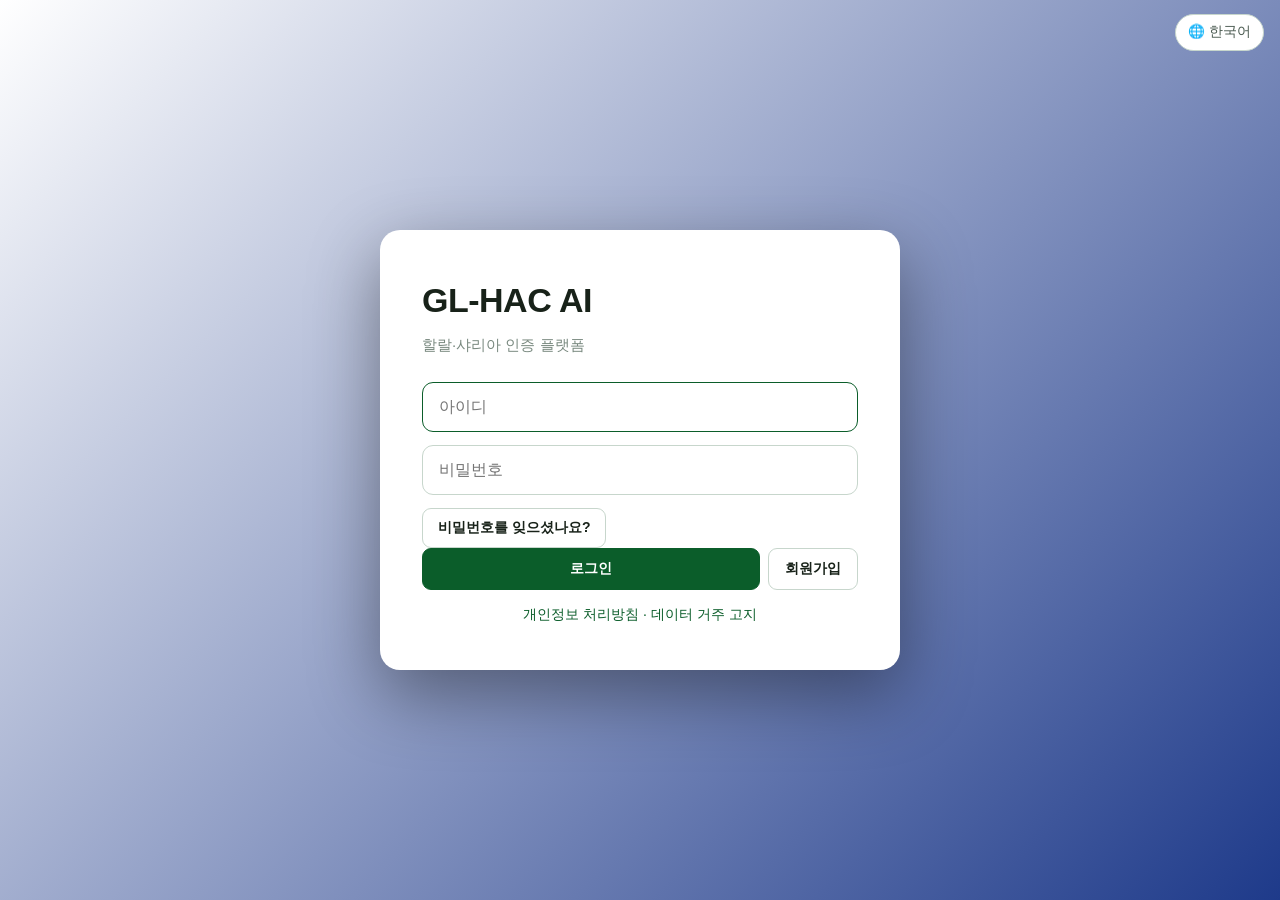
==== app/static/index.html @ 9333f4f5 "merge(glhac): 운영 10/17 배포분(codex 메일 복구·큐 정리·데모 오디터 방지·가입 컨설턴트 선택) 통합 + 감사 기준 보정 운영과 깃이 두 갈래였다 — 운영은 " ====
<!DOCTYPE html>
<html lang="en"><head>
<script src="https://t1.daumcdn.net/mapjsapi/bundle/postcode/prod/postcode.v2.js"></script>
<meta charset="utf-8">
<meta name="viewport" content="width=device-width, initial-scale=1">
<title>GL-HAC AI · 할랄·샤리아 인증 플랫폼</title>
<style>
  :root{
    /* GL-HAC 프로토타입 팔레트(할랄 녹색) — 라이트 기본, 흰 사이드바 */
    --shell:#FFFFFF; --shell2:#EEF4EF; --line:#DBE6DE; --line2:#C7D6CC;
    --bg:#EEF4EF; --card:#FFFFFF; --ink:#182219; --ink2:#4A5A50; --ink3:#7A8A80;
    --accent:#0B5D2A; --accent2:#08461F; --accent-soft:#E6F2E9;
    --ok:#127A38; --ok-soft:#E6F2E9; --warn:#C9701F; --warn-soft:#FFF3E0;
    --bad:#DC2626; --bad-soft:#FEE2E2; --gold:#B45309; --gold-soft:#FEF3C7;
    --nav-active:#0B5D2A; --shadow:0 1px 2px rgba(16,32,24,.06),0 4px 12px rgba(16,32,24,.05);
    --radius:12px;
  }
  html[data-theme="dark"]{
    /* 다크 유지: 사이드바만 다시 어둡게 오버라이드 */
    --shell:#0F172A; --shell2:#1E293B;
    --bg:#0B1120; --card:#111827; --ink:#E5E7EB; --ink2:#94A3B8; --ink3:#64748B;
    --line:#1F2937; --line2:#334155; --accent-soft:#0F2A19;
    --ok-soft:#052e16; --warn-soft:#3a2606; --bad-soft:#3a0d0d; --gold-soft:#3a2606;
    --shadow:0 1px 2px rgba(0,0,0,.4),0 4px 14px rgba(0,0,0,.3);
  }
  *{box-sizing:border-box}
  body{margin:0;background:var(--bg);color:var(--ink);
    font-family:"Pretendard","Malgun Gothic",-apple-system,BlinkMacSystemFont,"Segoe UI",Roboto,sans-serif;
    font-size:15.5px;line-height:1.55;-webkit-font-smoothing:antialiased;}
  .app{display:flex;min-height:100vh}
  aside{width:212px;flex:0 0 212px;background:var(--shell);color:var(--ink2);border-right:1px solid var(--line);
    display:flex;flex-direction:column;position:sticky;top:0;height:100vh;overflow-y:auto}
  .hamburger{display:none;background:transparent;border:1px solid var(--line2);color:var(--ink2);
    font-size:18px;line-height:1;border-radius:9px;width:40px;height:40px;cursor:pointer;flex:0 0 auto}
  .navscrim{display:none}
  /* 키보드 포커스 가시화(마우스 클릭엔 미노출) — 접근성 */
  :focus-visible{outline:2px solid var(--accent);outline-offset:2px;border-radius:6px}
  .brand{display:flex;align-items:center;gap:10px;padding:18px 16px 14px;border-bottom:1px solid var(--line)}
  .brand .shield{width:36px;height:40px;flex:0 0 auto;background:var(--accent);border-radius:8px 8px 14px 14px;
    display:flex;align-items:center;justify-content:center;color:#fff;font-size:16px}
  .brand .txt{min-width:0}
  .brand b{display:block;color:var(--accent);font-size:16px;font-weight:900;letter-spacing:-.2px;line-height:1.1}
  .brand small{display:block;color:var(--ink3);font-size:10px;font-weight:700;letter-spacing:1px;margin-top:2px}
  nav{padding:10px 10px;display:flex;flex-direction:column;gap:2px}
  nav a{display:flex;align-items:center;gap:11px;padding:11px 13px;border-radius:9px;
    color:var(--ink2);text-decoration:none;font-size:14px;font-weight:600;cursor:pointer;transition:.12s;white-space:nowrap}
  nav a .en{color:var(--ink3);font-size:12px;font-weight:400;margin-left:auto}
  nav a:hover{background:var(--shell2);color:var(--ink)}
  nav a.active{background:var(--nav-active);color:#fff;font-weight:700}
  nav a.active .en{color:rgba(255,255,255,.75)}
  .nav-group{margin-bottom:6px}
  .nav-group-label{font-size:10.5px;color:var(--ink3);text-transform:uppercase;letter-spacing:.6px;padding:10px 14px 6px;font-weight:700;cursor:pointer;display:flex;align-items:center;justify-content:space-between;user-select:none}
  .nav-group-label:hover{color:var(--ink2)}
  .nav-caret{font-size:9px;transition:transform .18s}
  .nav-group.open .nav-caret{transform:rotate(90deg)}
  .nav-group-items{display:none}
  .nav-group.open .nav-group-items{display:block}
  .navfoot{margin-top:auto;padding:12px 18px;color:var(--ink3);font-size:11px;border-top:1px solid var(--line)}
  main{flex:1;min-width:0;display:flex;flex-direction:column}
  .topbar{height:66px;background:var(--card);border-bottom:1px solid var(--line);
    display:flex;align-items:center;gap:12px;padding:0 26px;position:sticky;top:0;z-index:5}
  .crumb{font-size:14.5px;color:var(--ink2)}
  .crumb b{color:var(--ink)}
  .topbar .spacer{flex:1}
  .pill{display:inline-flex;white-space:nowrap;flex-shrink:0;align-items:center;gap:6px;font-size:13.5px;padding:7px 12px;border-radius:999px;
    border:1px solid var(--line2);color:var(--ink2);background:var(--card);cursor:pointer}
  /* M1 맥북(1440·1512) 폭에서 헤더 알약이 넘치지 않도록 — 케이스 ID 칩은 복사 편의용이라 좁은 화면에서 숨김 */
  @media(max-width:1560px){ #caseIdChip{display:none!important} }
  .pill.live{background:var(--ok-soft);color:var(--ok);border-color:transparent;font-weight:600}
  .pill select{border:none;background:transparent;color:inherit;font-size:12px;outline:none;max-width:160px}
  .dot{width:7px;height:7px;border-radius:50%;background:currentColor;box-shadow:0 0 0 3px color-mix(in srgb,currentColor 20%,transparent)}
  /* Live 실시간 배지(topbar) — 순수 CSS 펄스 */
  .pill.live{cursor:default}
  .pill.live .live-dot{width:8px;height:8px;flex:0 0 auto;border-radius:50%;background:var(--ok);animation:livePulse 1.8s ease-out infinite}
  .pill.live.offline{background:var(--line);color:var(--ink3)}
  .pill.live.offline .live-dot{background:var(--ink3);animation:none;box-shadow:none}
  @keyframes livePulse{0%{box-shadow:0 0 0 0 color-mix(in srgb,var(--ok) 55%,transparent)}70%{box-shadow:0 0 0 7px color-mix(in srgb,var(--ok) 0%,transparent)}100%{box-shadow:0 0 0 0 transparent}}
  @media (prefers-reduced-motion:reduce){.pill.live .live-dot{animation:none}}
  .content{padding:26px;display:none}
  .content.show{display:block}
  .page-h{display:flex;align-items:flex-end;gap:12px;margin-bottom:4px}
  .page-h h1{font-size:26px;margin:0;letter-spacing:-.4px}
  .page-h .en{color:var(--ink3);font-size:16px;font-weight:500}
  .roles{font-size:13px;color:var(--ink3);margin-bottom:20px}
  .roles b{color:var(--accent)}
  .grid{display:grid;gap:16px}
  .card{background:var(--card);border:1px solid var(--line);border-radius:var(--radius);box-shadow:var(--shadow)}
  .card h3{margin:0;padding:16px 18px;border-bottom:1px solid var(--line);font-size:15px;
    display:flex;align-items:center;gap:8px}
  .card h3 .en{color:var(--ink3);font-weight:400;font-size:13px}
  .card h3 .r{margin-left:auto;font-size:12.5px;color:var(--ink3);font-weight:400}
  .card .body{padding:18px}
  .card .body.tight{padding:0}
  table{width:100%;border-collapse:collapse;font-size:14px}
  th,td{text-align:left;padding:12px 16px;border-bottom:1px solid var(--line)}
  th{color:var(--ink3);font-weight:600;font-size:12px;text-transform:uppercase;letter-spacing:.3px;
    background:color-mix(in srgb,var(--bg) 55%,transparent);position:sticky;top:0}
  tbody tr:hover{background:var(--accent-soft)}
  tbody tr:last-child td{border-bottom:none}
  .tag{display:inline-flex;align-items:center;gap:5px;font-size:12px;font-weight:600;padding:4px 9px;border-radius:999px}
  .t-ok{background:var(--ok-soft);color:var(--ok)} .t-warn{background:var(--warn-soft);color:var(--warn)}
  .t-bad{background:var(--bad-soft);color:var(--bad)} .t-info{background:var(--accent-soft);color:var(--accent)}
  .t-gold{background:var(--gold-soft);color:var(--gold)} .t-mute{background:color-mix(in srgb,var(--ink3) 15%,transparent);color:var(--ink2)}
  .btn{display:inline-flex;align-items:center;gap:6px;font-size:14px;font-weight:600;padding:10px 15px;
    border-radius:9px;border:1px solid var(--line2);background:var(--card);color:var(--ink);cursor:pointer;transition:.12s}
  .btn:hover{border-color:var(--accent);color:var(--accent)}
  .btn.pri{background:var(--accent);border-color:var(--accent);color:#fff}
  .btn.pri:hover{background:var(--accent2);color:#fff}
  .btn.ok{background:var(--ok);border-color:var(--ok);color:#fff} .btn.ok:hover{filter:brightness(.94);color:#fff}
  .btn.bad{background:var(--bad);border-color:var(--bad);color:#fff} .btn.bad:hover{filter:brightness(.94);color:#fff}
  .btn.gold{background:var(--gold);border-color:var(--gold);color:#fff} .btn.gold:hover{filter:brightness(.94);color:#fff}
  .btn:disabled{opacity:.5;cursor:not-allowed}
  .btnrow{display:flex;gap:8px;flex-wrap:wrap}
  .kpi{display:flex;flex-direction:column;gap:3px}
  .kpi .n{font-size:32px;font-weight:700;letter-spacing:-.5px}
  .kpi .l{font-size:13px;color:var(--ink3)}
  .muted{color:var(--ink3)} .small{font-size:13px}
  .bar{height:8px;border-radius:5px;background:var(--line);overflow:hidden}
  .bar > i{display:block;height:100%;border-radius:5px;background:var(--accent)}
  .chip{font-size:11px;padding:3px 8px;border-radius:7px;background:color-mix(in srgb,var(--bg) 60%,transparent);
    border:1px solid var(--line);color:var(--ink2)}
  .divide{height:1px;background:var(--line);margin:14px 0}
  .flow{display:flex;align-items:center;gap:0;flex-wrap:wrap}
  .step{flex:1;min-width:92px;text-align:center;padding:10px 6px;border-radius:9px;font-size:11.5px;
    border:1px solid var(--line);background:var(--card);position:relative}
  .step.done{background:var(--ok-soft);border-color:transparent;color:var(--ok);font-weight:600}
  .step.now{background:var(--accent);border-color:var(--accent);color:#fff;font-weight:700;box-shadow:var(--shadow)}
  .step .s{display:block;font-size:15px;margin-bottom:2px}
  .arrow{color:var(--ink3);padding:0 4px;font-size:13px}
  .list{display:flex;flex-direction:column}
  .li{display:flex;gap:11px;padding:11px 16px;border-bottom:1px solid var(--line);align-items:flex-start}
  .li:last-child{border-bottom:none}
  .li .ic{width:28px;height:28px;border-radius:8px;display:grid;place-items:center;flex:0 0 28px;font-size:13px}
  .li .tx{flex:1;min-width:0}
  .li .tx b{font-size:13.5px;font-weight:600} .li .tx div{font-size:12.5px;color:var(--ink3)}
  .li .when{font-size:12px;color:var(--ink3);white-space:nowrap}
  .pager{display:flex;align-items:center;justify-content:center;gap:16px;padding:14px;border-top:1px solid var(--line)}
  .pager .btn{padding:8px 14px}
  .two{grid-template-columns:1fr 1fr}
  .side{grid-template-columns:1.55fr 1fr}
  .side-r{grid-template-columns:1fr 1.55fr}
  .three{grid-template-columns:1fr 1fr 1fr}
  .four{grid-template-columns:repeat(4,1fr)}
  .five{grid-template-columns:repeat(5,1fr)}
  @media(max-width:1200px){.five{grid-template-columns:repeat(3,1fr)}}
  @media(max-width:1080px){.two,.side,.side-r,.three,.four{grid-template-columns:1fr}}
  @media(max-width:760px){.five{grid-template-columns:1fr}}
  /* ── 모바일 반응형(≤820px): 오프캔버스 드로어 + 햄버거 ── */
  @media(max-width:820px){
    .hamburger{display:inline-flex;align-items:center;justify-content:center}
    aside{position:fixed;left:0;top:0;z-index:40;transform:translateX(-100%);
      transition:transform .22s ease;box-shadow:0 0 40px rgba(0,0,0,.5)}
    .app.navopen aside{transform:translateX(0)}
    .navscrim{display:block;position:fixed;inset:0;background:rgba(0,0,0,.45);
      z-index:35;opacity:0;pointer-events:none;transition:opacity .2s}
    .app.navopen .navscrim{opacity:1;pointer-events:auto}
    .topbar{height:auto;min-height:58px;padding:8px 14px;flex-wrap:wrap;gap:8px}
    .topbar .pill{font-size:12.5px;padding:6px 10px}
    .content{padding:16px 14px}
    .page-h{flex-wrap:wrap;gap:6px}
    .page-h h1{font-size:22px}
    .card .body{overflow-x:auto;-webkit-overflow-scrolling:touch}  /* 넓은 표는 카드 내 가로 스크롤 */
  }
  .field{margin-bottom:12px}
  .dropzone{border:2px dashed var(--line2);border-radius:8px;padding:14px;text-align:center;cursor:pointer;color:var(--ink3);font-size:12px;margin-top:8px;transition:.15s}
  .dropzone:hover,.dropzone.drag{border-color:var(--accent);background:var(--panel2,#eef2f9);color:var(--ink)}
  .field label{display:block;font-size:13px;color:var(--ink3);margin-bottom:5px}
  .field .v{border:1px solid var(--line2);border-radius:8px;padding:9px 12px;background:var(--card);font-size:14.5px}
  input.v,select.v{width:100%;font-family:inherit}
  .radioset{display:flex;gap:8px}
  .radioset .opt{flex:1;border:1.5px solid var(--line2);border-radius:9px;padding:10px;font-size:12px;cursor:pointer}
  .radioset .opt.sel{border-color:var(--accent);background:var(--accent-soft)}
  .radioset .opt b{display:block;font-size:12.5px}
  .radioset .opt span{color:var(--ink3);font-size:11px}
  .legend{display:flex;gap:14px;flex-wrap:wrap;margin-top:10px;font-size:12.5px;color:var(--ink2)}
  .legend i{width:10px;height:10px;border-radius:3px;display:inline-block;margin-right:5px;vertical-align:middle}
  .mapwrap{position:relative;height:300px;border-radius:10px;overflow:hidden;border:1px solid var(--line);
    background:radial-gradient(circle at 40% 55%,color-mix(in srgb,var(--accent) 14%,var(--card)),var(--accent-soft))}
  .mapbubble{transition:.12s}
  .mapbubble:hover{filter:brightness(1.12);box-shadow:0 0 0 4px color-mix(in srgb,var(--accent) 22%,transparent);z-index:2}
  .stagebars{display:flex;flex-direction:column;gap:12px}
  .sb{display:grid;grid-template-columns:170px 1fr 40px;align-items:center;gap:10px;font-size:12px}
  .sb .bar{margin:0}
  .gallery{display:grid;grid-template-columns:repeat(3,1fr);gap:8px}
  .thumb{aspect-ratio:4/3;border-radius:8px;border:1px solid var(--line);background:
    linear-gradient(135deg,color-mix(in srgb,var(--accent) 12%,var(--card)),var(--card));
    display:flex;align-items:flex-end;padding:6px;font-size:10px;color:var(--ink2)}
  .check{display:flex;align-items:center;gap:9px;padding:8px 0;border-bottom:1px solid var(--line);font-size:12.5px}
  .check:last-child{border:none}
  .cbox{width:17px;height:17px;border-radius:5px;border:1.5px solid var(--line2);flex:0 0 17px;display:grid;place-items:center;font-size:11px}
  .cbox.on{background:var(--ok);border-color:var(--ok);color:#fff}
  .cbox.no{background:var(--bad-soft);border-color:var(--bad);color:var(--bad)}
  .chatlog{display:flex;flex-direction:column;gap:10px;padding:4px 2px;max-height:360px;overflow:auto}
  .msg{max-width:82%;padding:10px 13px;border-radius:12px;font-size:12.5px;line-height:1.55;white-space:pre-wrap}
  .msg.u{align-self:flex-end;background:var(--accent);color:#fff;border-bottom-right-radius:4px}
  .msg.a{align-self:flex-start;background:color-mix(in srgb,var(--bg) 60%,transparent);border:1px solid var(--line);border-bottom-left-radius:4px}
  .msg.a cite{display:block;margin-top:6px;font-size:10.5px;color:var(--accent);font-style:normal}
  .inputbar{display:flex;gap:8px;margin-top:12px}
  .inputbar .box{flex:1;border:1px solid var(--line2);border-radius:9px;padding:9px 12px;font-size:12.5px;font-family:inherit;background:var(--card);color:var(--ink)}
  .cert{border:2px solid var(--gold);border-radius:14px;padding:22px;text-align:center;
    background:linear-gradient(180deg,var(--gold-soft),var(--card))}
  .cert .seal{width:56px;height:56px;border-radius:50%;margin:0 auto 10px;
    background:radial-gradient(circle at 50% 40%,var(--gold),#7c3f06);color:#fff;display:grid;place-items:center;font-size:24px}
  .cert h2{margin:2px 0;font-size:17px;color:var(--gold)}
  .cert .no{font-family:ui-monospace,monospace;font-size:12px;color:var(--ink2);margin-top:8px}
  .banner{display:flex;align-items:center;gap:9px;padding:10px 13px;border-radius:9px;font-size:12px;font-weight:500}
  .banner.warn{background:var(--warn-soft);color:var(--warn)}
  .banner.info{background:var(--accent-soft);color:var(--accent)}
  .banner.bad{background:var(--bad-soft);color:var(--bad)}
  .banner.ok{background:var(--ok-soft);color:var(--ok)}
  .committee{display:flex;flex-direction:column;gap:9px}
  .mem{display:flex;align-items:center;gap:10px;font-size:12.5px}
  .av{width:30px;height:30px;border-radius:50%;background:var(--accent-soft);color:var(--accent);display:grid;place-items:center;font-weight:700;font-size:12px}
  .scorebox{display:flex;align-items:baseline;gap:6px}
  .scorebox .big{font-size:30px;font-weight:700}
  .scope-pill{margin-left:auto;font-size:11px;font-weight:600;color:var(--accent);
    background:var(--accent-soft);border-radius:999px;padding:4px 11px;align-self:center}
  .ro-badge{font-size:10px;font-weight:700;color:var(--ink3);background:color-mix(in srgb,var(--ink3) 16%,transparent);
    border-radius:6px;padding:1px 6px;margin-left:6px;vertical-align:middle;white-space:nowrap}
  .clickable{cursor:pointer;transition:.12s}
  tr.clickable:hover{background:var(--accent-soft)}
  .card.clickable:hover{border-color:var(--accent);box-shadow:0 4px 16px rgba(37,99,235,.15);transform:translateY(-1px)}
  .go-arrow{opacity:0;color:var(--accent);font-weight:700;transition:.12s;margin-left:2px}
  .clickable:hover .go-arrow,tr.clickable:hover .go-arrow{opacity:1}
  .chipbar{display:flex;align-items:center;gap:8px;flex-wrap:wrap;margin-bottom:14px}
  .fchip{display:inline-flex;align-items:center;gap:7px;font-size:12px;font-weight:600;
    background:var(--accent-soft);color:var(--accent);border-radius:999px;padding:5px 12px}
  .fchip b{cursor:pointer;font-size:13px;opacity:.7;line-height:1}
  .fchip b:hover{opacity:1}
  .fchip.clear{background:transparent;border:1px solid var(--line2);color:var(--ink2);cursor:pointer}
  .detail-top{display:flex;align-items:center;gap:16px;margin-bottom:16px}
  .dt-title h1{margin:0;font-size:20px;letter-spacing:-.3px}
  .dt-sub{display:flex;align-items:center;gap:8px;flex-wrap:wrap;margin-top:6px;font-size:12px;color:var(--ink2)}
  .tabbar{display:flex;gap:4px;border-bottom:1px solid var(--line);margin-bottom:18px;flex-wrap:wrap}
  .tabbtn{background:none;border:none;padding:10px 16px;font-size:13px;font-weight:600;color:var(--ink3);
    cursor:pointer;border-bottom:2px solid transparent;margin-bottom:-1px}
  .tabbtn:hover{color:var(--ink)}
  .tabbtn.on{color:var(--accent);border-bottom-color:var(--accent)}
  .kv{display:flex;justify-content:space-between;padding:9px 0;border-bottom:1px solid var(--line);font-size:12.5px}
  .kv:last-child{border:none}.kv span{color:var(--ink3)}
  .filegrid{display:grid;grid-template-columns:1fr 1fr;gap:10px}
  @media(max-width:760px){.filegrid{grid-template-columns:1fr}}
  .filecard{display:flex;align-items:center;gap:12px;padding:12px;border:1px solid var(--line);
    border-radius:10px;cursor:pointer;transition:.12s}
  .filecard:hover{border-color:var(--accent);background:var(--accent-soft);transform:translateY(-1px)}
  .fico{width:38px;height:38px;border-radius:9px;background:var(--accent-soft);display:grid;place-items:center;font-size:18px}
  .fmeta b{font-size:12.5px;display:block}
  html[data-lang="ko"] .en{display:none !important}
  #loginView{min-height:100vh;display:grid;place-items:center;padding:24px;background:linear-gradient(135deg,var(--shell),#1e3a8a)}
  .loginbox{width:min(520px,94vw);background:var(--card);border-radius:20px;box-shadow:0 24px 70px rgba(0,0,0,.4);padding:44px 42px}
  .loginbox h1{font-size:34px;margin:0 0 6px;letter-spacing:-.5px}
  .loginbox .sub{color:var(--ink3);font-size:15px;margin-bottom:26px}
  .loginbox input,.loginbox textarea{width:100%;box-sizing:border-box;border:1.5px solid var(--line2);border-radius:11px;padding:15px 16px;font-size:16px;margin-bottom:13px;font-family:inherit;background:var(--card);color:var(--ink)}
  .loginbox textarea{min-height:64px;resize:vertical}
  .loginbox input:focus,.loginbox textarea:focus{outline:none;border-color:var(--accent)}
  .loginbox>button[type="submit"]{font-size:16px;padding:15px !important;border-radius:11px}
  .loginbox .demo{margin-top:22px;padding-top:20px;border-top:1px solid var(--line);font-size:13px;color:var(--ink3);line-height:1.7}
  .loginbox .demo>b{color:var(--ink2);font-size:13px}
  .demogrid{display:grid;grid-template-columns:1fr 1fr;gap:9px;margin-top:12px}
  .demogrid .btn{flex-direction:column;align-items:flex-start;gap:2px;padding:12px 14px;font-size:14px}
  .demogrid .btn span{font-size:11.5px;color:var(--ink3);font-weight:400;font-family:ui-monospace,monospace}
  .loginbox .demo + div a,.registerback a{font-size:14px !important}
  #toast{position:fixed;bottom:24px;left:50%;transform:translateX(-50%);background:var(--shell);color:#fff;
    padding:10px 18px;border-radius:10px;font-size:13px;box-shadow:var(--shadow);z-index:99;opacity:0;transition:.2s;pointer-events:none}
  #toast.show{opacity:1}
  #modalOverlay{position:fixed;inset:0;background:rgba(15,23,42,.45);z-index:80;display:none;place-items:center;padding:20px}
  .modalbox{width:min(460px,94vw);background:var(--card);border-radius:16px;box-shadow:0 24px 70px rgba(0,0,0,.4);padding:22px 24px;max-height:90vh;overflow:auto}
  .modalbox h3{margin:0 0 14px;font-size:17px;border:none;padding:0}
  .modalbox textarea.v,.modalbox input.v,.modalbox select.v{width:100%;font-family:inherit;font-size:14px;padding:10px 12px}
  .notif-panel{position:absolute;right:0;top:40px;width:360px;max-height:440px;overflow:auto;background:var(--card);
    border:1px solid var(--line);border-radius:12px;box-shadow:var(--shadow);z-index:30;display:none;padding:6px}
  .notif-panel.open{display:block}
  .notif-item{display:flex;gap:9px;padding:10px 11px;border-radius:9px;cursor:pointer;align-items:flex-start}
  .notif-item:hover{background:var(--accent-soft)}
  .notif-item.unread{background:color-mix(in srgb,var(--accent) 7%,transparent)}
  .notif-item .nic{font-size:16px}
  .notif-item b{font-size:12.5px} .notif-item div{font-size:11.5px;color:var(--ink3)}
  /* DataList 공통 컴포넌트(§8.2) */
  .dl-bar{display:flex;gap:8px;align-items:center;flex-wrap:wrap;margin-bottom:10px}
  .dl-bar input{flex:1;min-width:130px}
  .dl th.sortable{cursor:pointer;user-select:none;white-space:nowrap}
  .dl th.sortable:hover{color:var(--accent)}
  .dl-foot{display:flex;justify-content:space-between;align-items:center;gap:8px;margin-top:10px;font-size:12.5px;color:var(--ink3);flex-wrap:wrap}
  .dl-foot .btn{padding:4px 10px}
  .dl-foot .btn[disabled]{opacity:.4;cursor:default}
  .stepbar{display:flex;align-items:flex-start;margin:2px 0}
  .stepbar .step{display:flex;flex-direction:column;align-items:center;gap:5px;flex:0 0 auto;text-align:center;font-size:11.5px;color:var(--ink3);min-width:58px}
  .stepbar .step.done{color:var(--ok)} .stepbar .step.cur{color:var(--accent);font-weight:700}
  .stepbar .step .en{display:block;font-size:9px;opacity:.6}
  .stepbar .dot{width:30px;height:30px;border-radius:50%;display:grid;place-items:center;font-weight:700;font-size:13px;background:var(--line2);color:var(--ink3)}
  .stepbar .step.done .dot{background:var(--ok);color:#fff} .stepbar .step.cur .dot{background:var(--accent);color:#fff;box-shadow:0 0 0 4px var(--accent-soft)}
  .stepbar .stepline{flex:1;height:3px;background:var(--line2);margin:15px 3px 0;border-radius:2px} .stepbar .stepline.done{background:var(--ok)}
  /* P1-#5 종합 캘린더 월그리드(순수 CSS·CDN 미사용) */
  .calgrid-head{display:grid;grid-template-columns:repeat(7,1fr);gap:4px;margin-bottom:4px;font-size:11px;color:var(--ink3);font-weight:600;text-align:center}
  .calgrid{display:grid;grid-template-columns:repeat(7,1fr);gap:4px}
  .calcell{min-height:74px;border:1px solid var(--line);border-radius:8px;padding:4px;background:var(--card);display:flex;flex-direction:column;gap:3px;overflow:hidden}
  .calcell.empty{background:transparent;border-color:transparent}
  .calcell.today{border-color:var(--accent);box-shadow:0 0 0 1px var(--accent)}
  .calcell.has{background:var(--accent-soft)}
  .calday{font-size:11px;font-weight:700;color:var(--ink2);display:flex;align-items:center;gap:4px}
  .calbadge{background:var(--accent);color:#fff;border-radius:10px;font-size:9px;padding:0 5px;font-weight:700}
  .calev{font-size:10.5px;background:var(--card);border:1px solid var(--line2);border-radius:5px;padding:2px 4px;cursor:pointer;white-space:nowrap;overflow:hidden;text-overflow:ellipsis;color:var(--ink)}
  .calev:hover{border-color:var(--accent);color:var(--accent)}
  @media(max-width:640px){.calcell{min-height:54px}.calev{font-size:9px}}
  .rpanel{position:fixed;top:0;right:0;width:330px;height:100%;background:var(--card);border-left:1px solid var(--line);box-shadow:-8px 0 30px rgba(0,0,0,.12);transform:translateX(100%);transition:transform .25s;z-index:60;display:flex;flex-direction:column}
  .rpanel.open{transform:translateX(0)}
  .rphead{display:flex;align-items:center;justify-content:space-between;padding:13px 16px;border-bottom:1px solid var(--line);font-weight:700;font-size:13px}
  .rpbody{overflow:auto;padding:6px 14px;flex:1}
  .rpsec{padding:12px 0;border-bottom:1px solid var(--line)}
  .rptitle{font-weight:700;font-size:12.5px;margin-bottom:8px}
  .rpnote{padding:6px 8px;border-radius:8px;margin-bottom:5px;background:var(--bg);font-size:12px}
  .rpnote.unread{background:var(--accent-soft)}
  .rpdisc{max-height:170px;overflow:auto} .rpmsg{padding:5px 8px;border-radius:8px;background:var(--bg);margin-bottom:4px}
  /* 네이티브 date 입력의 자리표시자('연도. 월. 일.')는 브라우저 UI 로케일을 따른다.
     element lang=id 를 줘도 크롬은 OS 로케일로 그린다 — 인니어 화면에 한국어가 남는 이유다.
     값이 없고 포커스도 없을 때만 감춘다. 입력을 시작하면 정상 표시된다. */
  input[type="date"]:not(.hasval):not(:focus)::-webkit-datetime-edit{color:transparent}
  input[type="date"]:not(.hasval):not(:focus){color:transparent}
  input[type="date"]:focus,input[type="date"].hasval{color:inherit}

.pulse{animation:_pulse 1s ease-in-out infinite}
@keyframes _pulse{0%,100%{opacity:1}50%{opacity:.55}}
</style>
</head>
<body>

<!-- ===================== LOGIN ===================== -->
<div id="loginView">
  <div style="position:fixed;top:14px;right:16px;z-index:5"><span class="pill" role="button" tabindex="0" aria-label="언어 전환 · Change language" onclick="loginCycleLang()" onkeydown="if(event.key==='Enter'||event.key===' '){event.preventDefault();loginCycleLang()}" id="loginLangPill">🌐 KO · EN · ID</span></div>
  <form class="loginbox" id="loginForm" onsubmit="doLogin(event)">
    <div id="tenantLogo" style="display:none;margin-bottom:10px"></div>
    <h1 id="loginBrand">GL-HAC AI</h1>
    <div class="sub">할랄·샤리아 인증 플랫폼 · Halal Certification</div>
    <input id="loginUser" placeholder="아이디 · Username" autocomplete="username" autofocus>
    <input id="loginPass" type="password" placeholder="비밀번호 · Password" autocomplete="current-password">
    <button type="button" class="btn" onclick="GLHACMail.emailReset()">비밀번호를 잊으셨나요?</button>
    <div style="display:flex;gap:8px">
      <button class="btn pri" style="flex:1;justify-content:center;padding:11px" type="submit">로그인 · Sign in</button>
      <button type="button" class="btn" style="justify-content:center;padding:11px 16px;white-space:nowrap" onclick="showRegister(true)">회원가입</button>
    </div>
    <div class="demo" id="demoPanel" style="display:none">
      <b>데모 계정 · demo — 클릭하여 로그인</b>
      <div class="demogrid">
        <button type="button" class="btn" onclick="quickLogin('applicant1','pw')">🏢 클라이언트<span>applicant1</span></button>
        <button type="button" class="btn" onclick="quickLogin('consultant1','pw')">💼 컨설턴트<span>consultant1</span></button>
        <button type="button" class="btn" onclick="quickLogin('auditor1','pw')">🏭 오디터<span>auditor1</span></button>
        <button type="button" class="btn" onclick="quickLogin('fatwa1','pw')">⚖️ 샤리아<span>fatwa1</span></button>
        <button type="button" class="btn" onclick="quickLogin('pendamping1','pw')">🤝 동반자(PPH)<span>pendamping1</span></button>
        <button type="button" class="btn" onclick="quickLogin('operator1','pw')">🎛️ 최고 업무운영자<span>operator1</span></button>
        <button type="button" class="btn" onclick="quickLogin('admin','admin')">⚙️ ITO 관리자<span>admin</span></button>
      </div>
    </div>
    <div style="margin-top:14px;font-size:11.5px;text-align:center;color:var(--ink3)"><a onclick="showPrivacyNotice()" style="color:var(--accent);cursor:pointer">개인정보 처리방침 · 데이터 거주 고지 · Kebijakan Privasi</a></div>
  </form>
  <form class="loginbox" id="registerForm" style="display:none" onsubmit="doRegister(event)">
    <h1>회원가입 · Register</h1>
    <div class="sub">신청기업 계정 생성 · Applicant sign-up</div>
    <div style="display:flex;gap:6px;margin-bottom:11px"><input id="regUser" placeholder="아이디 · Username" autocomplete="username" style="flex:1;margin-bottom:0"><button type="button" class="btn" onclick="checkUsername()">중복확인</button></div>
    <input id="regPass" type="password" placeholder="비밀번호 · Password" autocomplete="new-password">
    <input id="regPass2" type="password" placeholder="비밀번호 확인 · Confirm password" autocomplete="new-password">
    <!-- 컨설턴트 초대 코드 — 영업으로 데려온 업체임을 밝힌다. 없어도 가입은 된다. -->
    <input id="regInvite" placeholder="초대 코드 · Invite code (선택)" autocomplete="off"
           oninput="regCheckInvite()" style="text-transform:uppercase;letter-spacing:1px">
    <div id="regInviteMsg" class="small" style="margin:-6px 0 11px 2px;min-height:15px"></div>
    <div style="border:1px dashed var(--line2);border-radius:9px;padding:10px;margin-bottom:11px">
      <div style="font-size:12px;color:var(--ink3);margin-bottom:6px">📄 사업자·공장 등록증 → AI 자동추출 (Rizky #1)</div>
      <button type="button" class="btn" style="width:100%;justify-content:center" onclick="regOcrPick()">🤖 등록증 업로드·AI 추출</button>
      <div id="regOcrStatus" class="small muted" style="margin-top:6px"></div>
    </div>
    <input id="regCompany" placeholder="기업명 · Company">
    <input id="regNib" placeholder="사업자등록번호 · NIB">
    <input id="regResp" placeholder="담당자 · Responsible person">
    <input id="regAddr" placeholder="회사 주소 · Company address">
    <input id="regFactory" placeholder="공장 주소 · Factory address">
    <button class="btn pri" style="width:100%;justify-content:center;padding:11px" type="submit">가입 · Sign up</button>
    <div style="margin-top:12px;font-size:12px;text-align:center"><a onclick="showRegister(false)" style="color:var(--accent);cursor:pointer">← 로그인으로 · Back to login</a></div>
  </form>
  <!-- 스태프(컨설턴트·오디터·파트와·관리자) 가입 — 역할 선택 후 신청, 관리자 승인 대기 -->
  <form class="loginbox" id="staffSignupForm" style="display:none" onsubmit="doStaffSignup(event)">
    <h1>🛡 스태프 가입 · Staff sign-up</h1>
    <div class="sub">역할 선택 후 신청 — 관리자 승인 후 로그인됩니다 · Approval required</div>
    <div class="banner info" style="margin:4px 0 12px;font-size:12px">신청은 승인 대기 상태로 저장되며, 관리자가 승인해야 계정이 활성화됩니다.</div>
    <label style="font-size:14px;font-weight:700;color:var(--ink);display:block;margin-bottom:6px">역할 선택 · Role</label>
    <select id="stRole" class="v" style="margin-bottom:13px;font-size:16px;font-weight:600;padding:13px 14px;height:auto;line-height:1.4;cursor:pointer">
      <option value="consultant">💼 컨설턴트 · Consultant</option>
      <option value="auditor">🏭 오디터 · Auditor</option>
      <option value="fatwa_liaison">⚖️ 파트와(샤리아) · Fatwa liaison</option>
      <option value="admin">⚙️ 관리자 · Admin</option>
    </select>
    <div style="display:flex;gap:6px;margin-bottom:11px"><input id="stUser" placeholder="아이디 · Username" autocomplete="username" style="flex:1;margin-bottom:0"><button type="button" class="btn" onclick="checkStaffUsername()">중복확인</button></div>
    <div id="stUserMsg" class="small" style="margin:-6px 0 8px 2px;min-height:14px"></div>
    <input id="stPass" type="password" placeholder="비밀번호 · Password" autocomplete="new-password">
    <input id="stPass2" type="password" placeholder="비밀번호 확인 · Confirm password" autocomplete="new-password">
    <input id="stName" placeholder="표시 이름 · Display name (선택)">
    <textarea id="stNote" placeholder="신청 사유·소속·연락처 · Note (선택)" style="min-height:56px"></textarea>
    <button class="btn pri" style="width:100%;justify-content:center;padding:11px" type="submit">가입 신청 · Request</button>
    <div style="margin-top:12px;font-size:12px;text-align:center"><a onclick="showStaffSignup(false)" style="color:var(--accent);cursor:pointer">← 로그인으로 · Back to login</a></div>
  </form>
</div>

<!-- ===================== APP ===================== -->
<div class="app" id="appView" style="display:none">
  <div class="navscrim" id="navScrim" onclick="toggleNav(false)"></div>
  <aside id="sidebar">
    <div class="brand"><span class="shield" aria-hidden="true">☪</span><span class="txt"><b>GL-HAC</b><small>GLOBAL HALAL</small></span></div>
    <nav id="nav"></nav>
    <div class="navfoot" id="navfoot"></div>
  </aside>
  <main>
    <div class="topbar">
      <button class="hamburger" id="hamburger" onclick="toggleNav()" aria-label="메뉴 열기 · Open menu" aria-controls="sidebar" aria-expanded="false">☰</button>
      <div class="crumb" id="crumb"><b>대시보드</b> · Dashboard</div>
      <div class="spacer"></div>
      <span class="pill live" id="livePill" role="status" aria-live="polite" title="실시간 연결 상태 · Live status"><span class="live-dot" id="liveDot" aria-hidden="true"></span><span id="liveLabel">Live · 실시간</span></span>
      <span class="pill" id="casePill" style="display:none">📁 <select id="caseSel" onchange="onCaseChange(this.value)"></select>
        <button onclick="clearCase()" title="선택 해제 · Clear" aria-label="선택 케이스 해제" style="border:none;background:transparent;cursor:pointer;color:var(--ink3);font-size:13px;line-height:1;padding:0 4px;margin-left:2px">✕</button>
        <code id="caseIdChip" onclick="copyCaseId()" title="클릭하여 복사" style="display:none;cursor:pointer;margin-left:6px;font-size:10.5px;color:var(--ink3);font-family:ui-monospace,monospace;max-width:200px;overflow:hidden;text-overflow:ellipsis;white-space:nowrap;vertical-align:middle"></code></span>
      <span style="position:relative"><span class="pill" id="notifBell" role="button" tabindex="0" aria-label="알림 · Notifications" onclick="toggleNotif()" onkeydown="if(event.key==='Enter'||event.key===' '){event.preventDefault();toggleNotif()}">🔔 <b id="notifCount" style="display:none;color:var(--bad)">0</b></span>
        <div id="notifPanel" class="notif-panel"></div></span>
      <span class="pill" role="button" tabindex="0" aria-label="케이스 패널 · Panel" onclick="toggleRPanel()" onkeydown="if(event.key==='Enter'||event.key===' '){event.preventDefault();toggleRPanel()}">📋</span>
      <span class="pill" id="userPill">👤 —</span>
      <span class="pill" role="button" tabindex="0" aria-label="언어 전환 · Change language" onclick="cycleLang()" onkeydown="if(event.key==='Enter'||event.key===' '){event.preventDefault();cycleLang()}" id="langPill">🌐 KO · EN · ID</span>
      <span class="pill" role="button" tabindex="0" aria-label="테마 전환 · Toggle theme" onclick="toggleTheme()" onkeydown="if(event.key==='Enter'||event.key===' '){event.preventDefault();toggleTheme()}" id="themePill">🌙 다크</span>
      <span class="pill" role="button" tabindex="0" aria-label="비밀번호 변경 · Change password" onclick="changeMyPw()" onkeydown="if(event.key==='Enter'||event.key===' '){event.preventDefault();changeMyPw()}">🔑 비밀번호</span>
      <span class="pill" role="button" tabindex="0" aria-label="로그아웃 · Logout" onclick="logout()" onkeydown="if(event.key==='Enter'||event.key===' '){event.preventDefault();logout()}">⏻ 로그아웃</span>
    </div>
    <div id="pages"></div>
  </main>
  <aside id="rpanel" class="rpanel">
    <div class="rphead"><span>📋 케이스 패널 · Panel</span><button class="btn" style="padding:2px 9px" onclick="toggleRPanel()">✕</button></div>
    <div id="rpanelBody" class="rpbody"></div>
  </aside>
</div>
<div id="toast"></div>
<div id="modalOverlay" onclick="if(event.target===this)modalResolve(null)">
  <div class="modalbox" role="dialog" aria-modal="true" aria-labelledby="modalTitle">
    <h3 id="modalTitle"></h3>
    <div id="modalFields"></div>
    <div class="btnrow" style="justify-content:flex-end;margin-top:16px">
      <button class="btn" onclick="modalResolve(null)">취소 · Cancel</button>
      <button class="btn pri" onclick="modalSubmit()">확인 · OK</button>
    </div>
  </div>
</div>
<div id="reportOverlay" style="position:fixed;inset:0;background:rgba(15,23,42,.5);z-index:85;display:none;place-items:center;padding:20px" onclick="if(event.target===this)closeReport()">
  <div class="modalbox" style="max-width:760px;width:100%;max-height:88vh;overflow:auto" role="dialog" aria-modal="true">
    <div class="btnrow" style="justify-content:space-between;align-items:center;margin-bottom:8px">
      <h3 id="reportTitle" style="margin:0">성분 AI 분석 보고서 · Report</h3>
      <div class="btnrow" style="gap:6px"><button class="btn pri" id="reportPdfBtn">⬇ PDF</button><button class="btn" onclick="closeReport()">✕ 닫기 · Close</button></div>
    </div>
    <div id="reportBody"></div>
  </div>
</div>

<script>
/* ============ GL-HAC AI v3 · interaction shell + live backend ============ */
/* 한국 우편번호 검색(Daum 위젯) — 국문 상세주소도 정확. 해외는 백엔드 Nominatim 자동조회. */
function daumZipSearch(zipId, addrId, cityId, countryId){
  if(typeof daum==='undefined' || !daum.Postcode){ alert('우편번호 서비스를 불러오는 중입니다. 잠시 후 다시 시도하세요.'); return; }
  new daum.Postcode({oncomplete:function(data){
    var z=document.getElementById(zipId||'peZip'); if(z) z.value=data.zonecode||'';
    var a=document.getElementById(addrId||'peAddress'); if(a && data.roadAddress) a.value=data.roadAddress;
    var c=document.getElementById(cityId||'peCity'); if(c && data.sigungu) c.value=data.sigungu;
    var co=document.getElementById(countryId||'peCountry'); if(co && !co.value) co.value='대한민국';
  }}).open();
}

const NAV = [
  ["dashboard","📊","대시보드","Dashboard","모니터링·Live"],
  ["caseList","📋","내 케이스","My Cases","목록·List"],
  ["workflow","🧭","워크스페이스","Workspace","진행·In progress"],
  ["application","📝","신청","Application","신청·Intake"],
  ["applyProduct","📦","제품 신청","Product Application","제품 신청"],
  ["applyLogistics","🚚","로지스틱 신청","Logistics Application","로지스틱 신청"],
  ["assignments","📬","배정함","Assignments","수락·거절"],   // 오디터 배정 수락/거절 루프
  ["auditorWork","🧑‍⚖️","오디터 업무 현황","Auditor Workload","배정 판단·개별 내역"],
  ["pendamping","🤝","동반자 워크스페이스","Pendamping Workspace","SEHATI 배정·검증"],
  ["consultantSales","🤝","내 영업·고객","My Sales","유치·실적"],
  ["consultantAdmin","💼","컨설턴트 관리","Consultants","등록·요율·정산"],   // Layer A: PPH 동반자 전용 인박스
  ["notifCenter","🔔","알림 센터","Notifications","내 알림·읽음관리"],   // C13 클라이언트 알림 센터
  ["preassess","🔍","사전심사","Pre-assessment","AI 판정·Assess"],
  ["materials","🧪","원재료","Materials","스크리닝·Screen"],
  ["aiExtractions","🔬","AI 검수 큐","AI Review Queue","데이터 정확성·Review"],
  ["integration","🔗","SJPH/HPAS 통합","Integration","통합·Integration"],
  ["documents","📁","문서","Documents","문서·Docs"],
  ["vault","🗄️","자료함","Vault","다운로드·재사용"],
  ["audit","🏭","현장심사","On-site Audit","현장심사·On-site"],
  ["onsiteCalendar","📅","현장심사 캘린더","On-site Calendar","일정 조율·Schedule"],
  ["mockAudit","🧷","모의 심사","Mock Audit","모의심사·Mock"],
  ["manualBuilder","📓","SJPH 매뉴얼","SJPH Manual","작성·Manual"],   // 회의 2026-07-10: 할랄매뉴얼→SJPH 매뉴얼 이름 통일(integration 단계 흡수)
  ["evaluation","✅","SJPH/HPAS 평가","Evaluation","평가·Eval"],
  ["resubmitCenter","♻️","보완·재전송","Resubmit Center","보완·Resubmit"],
  ["invoice","🧾","계약","Contract","계약·Contract"],
  ["payments","💰","결제 관리","Payments","결제·Admin"],
  ["deposits","🏦","입금 매칭","Deposits","입금·Matching"],
  ["notifyLog","📣","알림 발송","Notifications","발송·Delivery"],
  ["opsDashboard","🗺️","운영 현황","Operations","지역·캐파·승인·배정"],
  ["opsCalendar","🗓️","종합 캘린더","Master Calendar","전사 일정·Schedule"],
  ["workflowMonitor","🔀","워크플로우 모니터","Workflow Monitor","핸드오프·Handoff"],
  ["regulations","📜","규정·법령","Regulations","법령관리·Registry"],
  ["auditReport","📄","보고서","Audit Report","감사보고서·Report"],
  ["fatwa","⚖️","파트와","Fatwa","심의·Fatwa"],
  ["certificate","🏅","인증서","Certificate","발급·Issue"],
  ["assistant","🤖","AI 어시스턴트","Assistant","AI 보조·Assist"],
  ["feedback","💬","개선 피드백","Feedback","건의·Feedback"],
  ["inquiry","📮","홈페이지 문의함","Website Inquiries","익명 상담·Inquiries"],   // glhac.com 문의하기로 들어온 익명 글 — 담당자는 여기서 답변한다
  ["consultation","☎️","상담","Support","상담·Support"],
  ["auditLog","🛡️","감사로그","Audit Log","전역 이력·admin"],
  ["compliance","🔐","컴플라이언스","Compliance","플랫폼 준수·admin"],
  ["system","⚙️","시스템 설정","System","admin"],
];
/* 좌측 메뉴 2뎁스 그룹 (역할 필터는 MENU_ACCESS로 유지) */
const NAV_GROUPS=[
  {label:"개요 · Overview", ids:["caseList","pendamping","assignments","resubmitCenter","materials","aiExtractions"]},   // 배정함→보완재전송→원재료→AI큐 (pendamping=동반자 인박스)
  {label:"신청·서류 · Application", ids:["application","preassess"]},   // 회의 2026-07-10: integration 삭제 · 원재료·AI큐는 개요 그룹으로
  {label:"계약·결제 · Contract", ids:["invoice","payments","deposits"]},   // prod 결제항목 유지
  {label:"심사·판정 · Audit", ids:["manualBuilder","evaluation","mockAudit","onsiteCalendar","audit","auditReport","fatwa","certificate"]},   // 할랄매뉴얼→모의→현장일정조율→현장·리포트→파트와→인증서
  {label:"지원 · Support", ids:["opsDashboard","opsCalendar","workflowMonitor","auditorWork","regulations","inquiry","consultation","notifyLog","auditLog","compliance","system"]},   // prod notifyLog 유지 + 오디터 업무 현황 + 컴플라이언스
  {label:"기타 · Others", ids:["assistant","feedback"]},   // prod 고유 그룹 유지
  {label:"내 정보 관리 · My Data", ids:["documents","vault","notifCenter"]},   // M6: 문서=내 자료함 · P1-#4 자료함(Vault) · C13 알림 센터
];
const ROLE_DEF = {
  client:    {ko:"클라이언트", en:"Client",     scope:"own"},
  consultant:{ko:"컨설턴트",   en:"Consultant", scope:"owned"},
  auditor:   {ko:"오디터",     en:"Auditor",    scope:"assigned"},
  sharia:    {ko:"샤리아",     en:"Sharia",     scope:"all"},
  ops:       {ko:"최고 업무운영자", en:"Ops (Final)", scope:"all"},
  admin:     {ko:"ITO 관리자", en:"ITO Admin",  scope:"all"},
};
/* backend role → design role (회의 6역할 매핑; penyelia/pendamping → 클라이언트 흡수) */
const BR2ROLE = {applicant:"client", consultant:"consultant", auditor:"auditor",
  fatwa_liaison:"sharia", operator:"ops", admin:"admin",
  penyelia_halal:"client", pendamping_pph:"client"};
const MENU_ACCESS = {
  caseList: ["client","consultant","auditor","sharia","ops","admin"],
  consultantSales:["consultant"],        // 영업(유치)·실적 — 컨설턴트 본인만
  consultantAdmin:["ops","admin"],       // 컨설턴트 등록·요율·정산 — 인증기관
  dashboard:[], workflow:[],  // 개요 통합: 케이스 디테일(renderCaseDetail)로 흡수 — 메뉴 비노출
  application:["client","consultant","admin"],
  applyProduct:["client","consultant","admin"],
  applyLogistics:["client","consultant","admin"],
  preassess:["client","consultant","auditor","sharia","ops","admin"],   // 심사자 뷰: 오디터·샤리아(열람)·최고운영자   // 오디터 사전심사 뷰(3분할 회신루프)는 기구현 — 메뉴 접근 누락 수정(2026-07-10)
  materials:["client","consultant","auditor","admin"],
  aiExtractions:["consultant","auditor","admin"],   // G14 M08 AI 검수 큐 — 내부(오디터/컨설턴트/관리자) 전용. 2026-07-14 클라이언트 비노출(수정요청 009)

  integration:[],   // 회의 2026-07-10: 단계 삭제 — SJPH 매뉴얼(manualBuilder)로 흡수, 메뉴·접근 비노출
  manualBuilder:["client","consultant","admin"],
  documents:["client","consultant","auditor","sharia","ops","admin"],
  vault:["client","consultant","admin"],   // P1-#4 자료함 — 클라이언트 중심(담당 컨설턴트·관리자 열람)
  assignments:["auditor","ops","admin"],   // 오디터=본인 배정함 / ops·admin=거절 회신·응답 현황
  auditorWork:["sharia","ops","admin"],   // 오디터 전체 업무·일정·개별 내역 — 배정 판단용
  pendamping:["ops","admin"],   // 동반자 워크스페이스 — ops·admin(모니터링) + pendamping_pph(BROLE 예외로 menuAllowed 통과)
  notifCenter:["client","consultant","auditor","sharia","ops","admin"],   // C13 알림 센터(수신함) — notifyLog는 발송측
  audit:    ["client","consultant","auditor","ops","admin"],
  onsiteCalendar:["client","consultant","auditor","ops","admin"],   // A08 · 샤리아=일정 모니터링(읽기전용)
  mockAudit:["client","consultant","auditor","ops","admin"],
  evaluation:["auditor","sharia","ops","admin"],
  resubmitCenter:["consultant","admin","auditor","ops"],   // A09: 컨설턴트/관리자 재제출 + 오디터·ops 상태열람 (2026-07-15 클라이언트 비노출)
  invoice:  ["client","consultant","ops","admin"],   // 2026-07-14 오디터·샤리아 계약 메뉴 제거
  payments: ["ops","admin"],   // 샤리아=결제 모니터링
  deposits: ["ops","admin"],   // 샤리아=입금 모니터링
  notifyLog: ["ops","admin"],
  opsDashboard: ["ops","admin"],   // M01 운영현황 — 샤리아도 전 과정 모니터링
  opsCalendar: ["sharia","ops","admin"],   // P1-#5 종합 캘린더 — 샤리아=현장심사 일정 모니터링
  workflowMonitor: ["ops","admin"],   // 신청~인증서 발급 전 과정 모니터링(샤리아 포함)
  regulations: ["ops","admin"],   // M06 규정·법령 관리(전역·케이스무관) — operator(ops)·admin 전용
  auditReport: ["consultant","auditor","sharia","ops","admin"],   // 작성=오디터·운영 / 열람=컨설턴트·샤리아
  // 서버는 파트와 심의·결정문을 fatwa_liaison·operator 에게만 연다(admin 은 항상 통과).
  // 화면은 컨설턴트·오디터까지 적어 두어 "당신도 쓸 수 있다"고 말하고 있었는데,
  // 실제로 누르면 403 이었다(실측). 표기를 서버에 맞춘다.
  // 오디터의 심사 결과 확인은 '보고서' 화면에서 한다 — 파트와 화면이 아니다.
  fatwa:    ["sharia","ops","admin"],
  certificate:["client","sharia","ops","admin"],
  assistant:["client","consultant","auditor","sharia","ops","admin"],
  feedback: ["client","consultant","auditor","sharia","ops","admin"],
  inquiry: ["consultant","auditor","sharia","ops","admin"],   // 서버 _BOARD_STAFF 와 일치 · 클라이언트는 남의 문의를 보면 안 된다
  consultation: ["client","consultant","ops","admin"],   // 상담: 클라이언트 제출·관리자 응대
  auditLog: ["admin"],   // G17 전역 감사로그 — admin 전용(백엔드 require_roles() 정합)
  compliance: ["admin"],   // P4c 플랫폼 컴플라이언스 대시보드 — admin 전용(백엔드 require_roles() 정합)
  system:   ["admin"],
};
const CASE_SCOPED = new Set(["workflow","application","preassess","materials","aiExtractions","integration",
  "documents","vault","audit","onsiteCalendar","evaluation","invoice","fatwa","certificate","assistant","manualBuilder","resubmitCenter"]);

let ROLE="client", CUR="caseList", FILTERS={}, DETAIL=null;
let BROLE="applicant";   // 원본 백엔드 역할(BR2ROLE 흡수 전) — pendamping_pph 등 전용 메뉴 판정용
let RBAC_ACTIONS={};                          // /rbac/actions 파생 — API와 동일 action_id
function CAN(a){return !!RBAC_ACTIONS[a];}     // UI 버튼 노출은 단일 매트릭스에서 판단
let CURCASE=null, CASES_CACHE=[], CASE_PIN=true;   // CASE_PIN=false면 상단 케이스 미선택(해제) 상태
let INV_SEL=null, DOC_SEL=null, SIHALAL_EID={};
/* M1: 오디터 업무함 유형별 탭 — status 기반 클라이언트 분류(신규 필드 불필요) */
const AUDITOR_TABS=[
  ["all","전체","📋",()=>true],
  ["assigned","배정 심사","🔍",s=>["document_pre_audit_requested","document_pre_audit_in_review","document_pre_audit_approved","lph_assignment"].includes(s)],
  ["onsite","현장·보고서","🏭",s=>["onsite_audit_scheduled","onsite_audit_in_progress"].includes(s)],
  ["corrective","재심·시정","🛠",s=>["corrective_action_required","corrective_action_submitted"].includes(s)]];
let AUDITOR_TAB="all";
let ASSESS_CACHE={}, INTAKE_OUT={}, PRODUCT_SEL=null, PAY_SEL=null;
let CASE_SORT="recent";
let LANG=1; const LANGS=["🌐 EN","🌐 한국어","🌐 Bahasa"];

/* ---- auth / api ---- */
const TK="glhac_token", RTK="glhac_refresh";
function token(){try{return localStorage.getItem(TK)||""}catch(_){return""}}
/* QR(?ref=코드)로 들어온 컨설턴트 초대코드 — **현재 URL의 ?ref 만** 쓴다.
   저장분(localStorage) 되살림은 하지 않는다: ref 없이 그냥 들어온 사람에게 옛 코드가
   붙어 엉뚱한 컨설턴트로 귀속되면 안 된다. 귀속은 QR/추천 URL 체인을 통해서만 흐른다
   (홈페이지가 인증신청 링크에 ?ref 를 실어 glhac.co.kr/?ref=코드 로 넘긴다). */
function glhacRef(){
  try{
    const m=(location.search||"").match(/[?&]ref=([A-Za-z0-9\-]+)/);
    return m?m[1].toUpperCase():"";
  }catch(_){return "";}
}
let FETCH_ERRORS=0;
async function tryRefresh(){
  let rt=""; try{rt=localStorage.getItem(RTK)||""}catch(_){}
  if(!rt)return false;
  try{const r=await fetch("/auth/refresh",{method:"POST",headers:{"Content-Type":"application/json"},body:JSON.stringify({refresh_token:rt})});
    if(!r.ok)return false; const j=await r.json(); if(j&&j.token){localStorage.setItem(TK,j.token);return true;} return false;}
  catch(_){return false;}
}
/* 서버 오류를 사람이 읽는 문장으로. 입력 검증 실패(VALIDATION_ERROR)는 message 에
   무엇이 잘못됐는지 들어 있다 — code 만 보면 화면에 빈칸이 뜬다. */
function EMSG(e){
  if(!e) return "";
  if(e.message) return e.field?`${e.field}: ${e.message}`:e.message;
  return e.code||"";
}
async function API(path, opt, _retried){
  opt=opt||{};
  opt.headers=Object.assign({"Content-Type":"application/json"},opt.headers||{},
    token()?{Authorization:"Bearer "+token()}:{});
  let r;
  try{r=await fetch(path,opt);}
  catch(net){FETCH_ERRORS++;console.warn("[API] network",path,net);throw {code:"NETWORK"};}
  if(r.status===401){
    // access 만료/취소 → refresh 1회 시도 후 재요청, 실패 시 로그아웃
    if(!_retried && await tryRefresh()){return API(path,opt,true);}
    logout(true);throw {code:"UNAUTH"};
  }
  const j=await r.json().catch(()=>({}));
  if(!r.ok){FETCH_ERRORS++;console.warn("[API]",r.status,path,j);throw ((j&&j.detail)?j.detail:j);}
  return j;
}
/* 홈페이지(glhac.com)에서 넘어온 로그인 인계.
   두 도메인은 localStorage 를 공유하지 못하므로 한 번만 쓰이는 코드를 받아 토큰으로 바꾼다.
   토큰 자체를 URL 로 나르면 주소창·기록·Referer 에 남는다 — 그래서 코드만 온다. */
async function consumeHandoff(){
  var m = (location.hash||"").match(/handoff=([A-Za-z0-9_\-]+)/);
  if(!m) return false;
  try{
    var j = await API("/auth/handoff/exchange",{method:"POST",body:JSON.stringify({handoff:m[1]})});
    localStorage.setItem(TK,j.token);
    if(j.refresh_token)localStorage.setItem(RTK,j.refresh_token);
    localStorage.setItem("glhac_role",j.role);
    localStorage.setItem("glhac_org",j.org_id||"");
    localStorage.setItem("glhac_user",j.username||"");
    CURCASE=null; try{localStorage.removeItem("glhac_case")}catch(_){}
    // 코드는 한 번 쓰면 죽지만, 주소창에 남겨 둘 이유도 없다
    try{history.replaceState(null,"","#/");}catch(_){location.hash="";}
    return true;
  }catch(e){
    try{history.replaceState(null,"","#/");}catch(_){}
    toast("자동 로그인 실패 · "+(EMSG(e)||"다시 로그인해 주세요"));
    return false;
  }
}
async function doLogin(e){
  if(e) e.preventDefault();
  const u=document.getElementById("loginUser").value.trim();
  const p=document.getElementById("loginPass").value;
  if(!u||!p){toast("아이디·비밀번호를 입력하세요");return;}
  try{
    const j=await API("/auth/login",{method:"POST",body:JSON.stringify({username:u,password:p})});
    localStorage.setItem(TK,j.token);
    if(j.refresh_token)localStorage.setItem(RTK,j.refresh_token);
    localStorage.setItem("glhac_role",j.role);
    localStorage.setItem("glhac_org",j.org_id||"");
    localStorage.setItem("glhac_user",j.username||u);
    // 새 로그인 = 클린 상태로 시작: 이전 세션의 잔여 케이스 해시(#/case/…)·stale glhac_case 정리 →
    // 로그인 직후 케이스가 선택된 듯 보이거나 케이스 상세로 진입하는 문제 방지(내 케이스 리스트로 랜딩).
    CURCASE=null; try{localStorage.removeItem("glhac_case")}catch(_){}
    try{history.replaceState(null,"","#/");}catch(_){try{location.hash="";}catch(__){}}
    boot();
  }catch(err){toast("로그인 실패 · "+(EMSG(err)||"확인 필요"));}
}
function logout(skipServer){
  // 서버측 취소(token_version 증가 → 모든 토큰 무효). 유효 토큰이 있을 때만, 실패해도 진행.
  if(!skipServer&&token()){try{fetch("/auth/logout",{method:"POST",headers:{Authorization:"Bearer "+token(),"Content-Type":"application/json"},keepalive:true});}catch(_){}}
  ["glhac_token","glhac_refresh","glhac_role","glhac_org","glhac_user","glhac_case"].forEach(k=>{try{localStorage.removeItem(k)}catch(_){}} );
  // 보안: JS 전역(CHAT·SIHALAL_EID·선택상태 등) 잔존 → 같은 탭 다음 사용자에게 누수.
  // 전체 리로드로 모든 인메모리 상태를 초기화.
  try{location.reload();}catch(_){document.getElementById("appView").style.display="none";document.getElementById("loginView").style.display="grid";}
}
function showRegister(on){document.getElementById("loginForm").style.display=on?"none":"";document.getElementById("registerForm").style.display=on?"":"none";
  const sf=document.getElementById("staffSignupForm");if(sf)sf.style.display="none";
  if(on){const ref=glhacRef();if(ref){const el=document.getElementById("regInvite");if(el&&!el.value){el.value=ref;regCheckInvite();}}}}
/* 스태프 가입 화면 토글 */
function showStaffSignup(on){
  document.getElementById("loginForm").style.display=on?"none":"";
  document.getElementById("registerForm").style.display="none";
  const sf=document.getElementById("staffSignupForm");if(sf)sf.style.display=on?"":"none";
}
async function checkStaffUsername(){
  const u=(v("stUser")||"").trim(), msg=document.getElementById("stUserMsg"); if(!msg)return;
  if(u.length<3){msg.textContent=T("아이디는 3자 이상");msg.style.color="var(--warn)";return;}
  try{const r=await fetch("/auth/check-username?username="+encodeURIComponent(u)).then(x=>x.json());
    if(r.available){msg.textContent="✓ "+T("사용 가능");msg.style.color="var(--ok)";}
    else{msg.textContent="✕ "+T("이미 사용 중");msg.style.color="var(--bad)";}
  }catch(_){msg.textContent="";}
}
async function doStaffSignup(e){
  if(e)e.preventDefault();
  const username=v("stUser"),password=v("stPass"),password2=v("stPass2"),requested_role=v("stRole");
  if(!username||!password){toast(T("아이디·비밀번호를 입력하세요"));return;}
  if(password!==password2){toast(T("비밀번호가 일치하지 않습니다"));return;}
  try{
    await API("/auth/staff-signup",{method:"POST",body:JSON.stringify({
      username,password,requested_role,display_name:v("stName")||null,note:v("stNote")||null})});
    toast(T("가입 신청됨 · 관리자 승인 대기"));
    showStaffSignup(false);
  }catch(err){toast(T("신청 실패")+" · "+(EMSG(err)||""));}
}
function quickLogin(u,p){document.getElementById("loginUser").value=u;document.getElementById("loginPass").value=p;doLogin();}
function regOcrPick(){
  // 사업자등록증은 PDF로 오는 경우가 더 많다. 서버가 PDF 본문·이미지 OCR을 모두 처리한다.
  const inp=document.createElement("input");inp.type="file";inp.accept="image/*,.pdf";
  inp.onchange=async()=>{const file=inp.files[0];if(!file)return;
    const st=document.getElementById("regOcrStatus");
    st.textContent=T("AI 추출 중… 잠시 기다려 주세요");
    const b64=await fileB64(file);
    try{const r=await API("/auth/ocr-extract",{method:"POST",body:JSON.stringify({image_b64:b64})});
      // 실패 사유를 그대로 보여준다 — 예전에는 무슨 이유든 'OCR 엔진 미설치'로 떠서 원인을 감췄다.
      if(!r.ocr_available){st.innerHTML='<span style="color:var(--warn)">⚠ '+
        T("자동추출 실패 — 아래 필드를 직접 입력하세요")+
        (r.error?'<br><span class="muted" style="font-size:11px">'+esc(String(r.error).slice(0,120))+'</span>':'')+
        '</span>';return;}
      const f=r.fields||{},set=(id,val)=>{if(val){const el=document.getElementById(id);if(el)el.value=val;}};
      set("regCompany",f.company_name);set("regNib",f.nib);set("regResp",f.responsible_person);set("regAddr",f.address);set("regFactory",f.factory_address);
      st.innerHTML='<span style="color:var(--ok)">✓ '+Object.keys(f).length+T('개')+' 필드 자동추출됨 — 확인 후 가입</span>';
    }catch(e){st.textContent="추출 실패";}};
  inp.click();
}
async function checkUsername(){
  const u=(v("regUser")||"").trim();if(!u){alert("아이디를 입력하세요");return;}
  const co=(v("regCompany")||"").trim();
  // ① 자체 DB 중복
  let internal=null;try{internal=await API("/auth/check-username?username="+encodeURIComponent(u));}catch(_){}
  if(internal&&internal.duplicate){alert("⛔ [자체 DB] 이미 가입된 아이디입니다.\n다른 아이디를 사용하세요 · '"+u+"'");return;}
  // ② SIHALAL 회사 등록조회 (실제 halal.go.id)
  if(co&&co.length>=2){
    try{
      const s=await API("/sihalal/lookup?type=penyelia&q="+encodeURIComponent(co));
      const ms=(s&&(s.matches||s.results||s.datas))||[];
      if(ms.length){alert("ℹ️ [SIHALAL] '"+co+"' 관련 등록 "+ms.length+"건이 확인됩니다.\n이미 SIHALAL에 등록된 기업일 수 있으니 소속회사·담당자를 확인하세요.\n\n(자체 DB 아이디는 사용 가능)");}
      else{alert("✅ 사용 가능\n· [자체 DB] 아이디 중복 없음\n· [SIHALAL] '"+co+"' 신규 (등록 없음)");}
    }catch(_){alert("✅ [자체 DB] 아이디 사용 가능\n(⚠ SIHALAL 조회 실패 — halal.go.id 접속 불가, 가입은 진행 가능)");}
  }else{
    alert("✅ 사용 가능한 아이디입니다 · [자체 DB] 중복 없음\n(소속회사 입력 시 SIHALAL 등록조회도 함께 확인됩니다)");
  }
}
async function doRegister(e){
  if(e)e.preventDefault();
  const username=v("regUser"),password=v("regPass"),password2=v("regPass2"),company_name=v("regCompany");
  if(!username||!password){toast("아이디·비밀번호를 입력하세요");return;}
  if(password!==password2){toast("비밀번호가 일치하지 않습니다");return;}  // P2-3: 비밀번호 확인
  const body={username,password,company_name,nib:v("regNib"),responsible_person:v("regResp"),address:v("regAddr"),factory_address:v("regFactory"),
              invite_code:(v("regInvite")||"").trim().toUpperCase()||null};
  try{
    const j=await API("/auth/register",{method:"POST",body:JSON.stringify(body)});
    localStorage.setItem(TK,j.token);localStorage.setItem("glhac_role",j.role);
    localStorage.setItem("glhac_org",j.org_id||"");localStorage.setItem("glhac_user",j.username||username);
    // 코드가 잘못돼도 가입은 된다 — 관계만 안 붙는다. 그 사실을 숨기지 않는다.
    const ref=j.referral||{};
    if(ref.consultant) toast(T('가입 완료')+" · "+T('담당 컨설턴트')+": "+ref.consultant);
    else if(ref.invite_error) toast(T('가입은 되었지만 초대 코드가 적용되지 않았습니다')+" ("+ref.invite_error+")");
    else toast("가입 완료 · 로그인됨");
    boot();
  }catch(err){toast("가입 실패 · "+(EMSG(err)||"중복 아이디?"));}
}

let _inviteTimer=null;
/* 초대 코드 확인 — 가입 전에 '누구 담당으로 들어가는지'를 보여준다.
   업체가 엉뚱한 코드로 가입해 담당이 잘못 붙으면 수수료까지 틀어진다. */
function regCheckInvite(){
  const el=document.getElementById("regInvite"), msg=document.getElementById("regInviteMsg");
  if(!el||!msg)return;
  const code=(el.value||"").trim().toUpperCase();
  el.value=code;
  clearTimeout(_inviteTimer);
  if(code.length<4){msg.textContent="";msg.className="small";return;}
  _inviteTimer=setTimeout(async()=>{
    try{
      const r=await fetch(`/invites/${encodeURIComponent(code)}/check`).then(x=>x.json());
      if(r.valid){
        msg.className="small"; msg.style.color="var(--ok)";
        msg.textContent = r.kind==="client"
          ? "✓ "+T('GL-HAC 공식 초대')
          : "✓ "+T('담당 컨설턴트')+": "+(r.consultant||"—")+(r.company_name?" · "+r.company_name:"");
      }else{
        const why={NOT_FOUND:T('없는 코드입니다'),EXPIRED:T('기간이 지난 코드입니다'),
                   REVOKED:T('회수된 코드입니다'),USED_UP:T('이미 사용된 코드입니다')}[r.reason]||r.reason;
        msg.className="small"; msg.style.color="var(--bad)"; msg.textContent="✕ "+why;
      }
    }catch(_){ msg.textContent=""; }
  }, 350);
}

/* ---- helpers ---- */
function esc(s){return String(s==null?"":s).replace(/[&<>"']/g,c=>({"&":"&amp;","<":"&lt;",">":"&gt;",'"':"&quot;","'":"&#39;"}[c]));}
function tag(t,txt){return `<span class="tag t-${t}">${esc(txt)}</span>`;}
/* 백엔드 영어 데이터값 → 한글 라벨(한영 병행). 한국어 모드에서 영어만 뜨던 문제 해소 */
const KO_LABEL={
  onboarding:"온보딩",application_draft:"신청서 작성",ai_pre_assessment_ready:"AI 사전평가 준비",
  ai_pre_assessment_running:"AI 사전평가 진행",pathway_determination:"경로 판정",self_declare_eligible:"자기선언 적격",
  sjph_lite_prepared:"간이 SJPH 준비",pendamping_verification:"동반자 검증",self_declaration_submitted:"자기선언 제출",
  committee_verification:"위원회 확인",supplementation_required:"보완 요청",supplementation_submitted:"보완 제출",
  consultant_review:"컨설턴트 검토",document_pre_audit_requested:"문서 사전심사 요청",document_pre_audit_in_review:"문서 사전심사 검토",
  document_pre_audit_approved:"문서 사전심사 승인",lph_assignment:"LPH 배정",onsite_audit_scheduled:"현장심사 예정",
  onsite_audit_in_progress:"현장심사 진행",corrective_action_required:"시정조치 요청",corrective_action_submitted:"시정조치 제출",
  audit_closed:"심사 종결",hpas_evaluation_ready:"HPAS 평가",final_package_preparation:"최종 패키지 준비",
  fatwa_review:"파트와 검토",fatwa_approved:"파트와 승인",certificate_issued:"인증서 발급",
  post_certification_monitoring:"사후 모니터링",change_impact:"변경 영향",renewal_preparation:"갱신 준비",
  self_declare:"자기선언",reguler:"정규",undetermined:"미정",none:"없음",
  approved:"승인",provisional:"가승인",rejected:"반려",conditional:"조건부",pending:"대기",rework:"재작업",
  major:"중대",minor:"경미",critical:"치명",observation:"관찰",open:"미해결",closed:"종결",
  ready:"준비완료",warn:"주의",not_ready:"미준비",blocked:"차단",paid:"결제완료",unpaid:"미결제",
  comply:"충족",nonconformity:"부적합",not_checked:"미확인",active:"활성",inactive:"비활성",
  ok:"양호",gap:"보완",verified:"검증완료",submitted:"제출됨",submitted_by_applicant:"신청자 제출",
  ketua:"팀장",anggota:"팀원",halal:"할랄",haram:"하람",mushbooh:"의심",
  pre_audit:"사전심사",onsite:"현장심사",certification:"인증심사",supervision:"감독",
};
/* Bahasa Indonesia 라벨(상태·enum) — 언어 토글(LANG===2)에서 사용 */
const ID_LABEL={
  onboarding:"Pendaftaran",application_draft:"Draf aplikasi",ai_pre_assessment_ready:"Pra-penilaian AI siap",
  ai_pre_assessment_running:"Pra-penilaian AI berjalan",pathway_determination:"Penentuan jalur",self_declare_eligible:"Layak self-declare",
  sjph_lite_prepared:"SJPH ringkas disiapkan",pendamping_verification:"Verifikasi pendamping",self_declaration_submitted:"Self-declare diajukan",
  committee_verification:"Verifikasi komite",supplementation_required:"Perlu pelengkapan",supplementation_submitted:"Pelengkapan diajukan",
  consultant_review:"Tinjauan konsultan",document_pre_audit_requested:"Pra-audit dokumen diminta",document_pre_audit_in_review:"Pra-audit dokumen ditinjau",
  document_pre_audit_approved:"Pra-audit dokumen disetujui",lph_assignment:"Penugasan LPH",onsite_audit_scheduled:"Audit lapangan dijadwalkan",
  onsite_audit_in_progress:"Audit lapangan berlangsung",corrective_action_required:"Tindakan korektif diperlukan",corrective_action_submitted:"Tindakan korektif diajukan",
  audit_closed:"Audit ditutup",hpas_evaluation_ready:"Evaluasi HPAS",final_package_preparation:"Persiapan paket akhir",
  fatwa_review:"Tinjauan fatwa",fatwa_approved:"Fatwa disetujui",certificate_issued:"Sertifikat diterbitkan",
  post_certification_monitoring:"Pemantauan pasca-sertifikasi",change_impact:"Dampak perubahan",renewal_preparation:"Persiapan perpanjangan",
  self_declare:"Self-declare",reguler:"Reguler",undetermined:"Belum ditentukan",none:"Tidak ada",
  approved:"Disetujui",provisional:"Persetujuan awal",rejected:"Ditolak",conditional:"Bersyarat",pending:"Menunggu",rework:"Perbaikan",
  major:"Mayor",minor:"Minor",critical:"Kritis",observation:"Observasi",open:"Terbuka",closed:"Selesai",
  ready:"Siap",warn:"Perhatian",not_ready:"Belum siap",blocked:"Terblokir",paid:"Lunas",unpaid:"Belum bayar",
  comply:"Sesuai",nonconformity:"Ketidaksesuaian",not_checked:"Belum dicek",active:"Aktif",inactive:"Nonaktif",
  ok:"Baik",gap:"Kurang",verified:"Terverifikasi",submitted:"Diajukan",submitted_by_applicant:"Diajukan pemohon",
  ketua:"Ketua",anggota:"Anggota",halal:"Halal",haram:"Haram",mushbooh:"Meragukan",
  pre_audit:"Pra-audit",onsite:"Lapangan",certification:"Sertifikasi",supervision:"Pengawasan",
};
const NAV_ID={"inquiry":"Pertanyaan Situs","consultantSales":"Penjualan Saya","consultantAdmin":"Konsultan","feedback":"Umpan Balik",dashboard:"Dasbor",caseList:"Kasus Saya",workflow:"Ruang Kerja",application:"Aplikasi",preassess:"Pra-audit",materials:"Bahan AI",
  integration:"Integrasi",documents:"Dokumen",audit:"Audit",onsiteCalendar:"현장심사 캘린더",mockAudit:"Audit Simulasi",evaluation:"Evaluasi",
  invoice:"Tagihan",payments:"Pembayaran",deposits:"Pencocokan Setoran",notifyLog:"Pengiriman Notifikasi",opsDashboard:"Operasional",workflowMonitor:"워크플로우 모니터",regulations:"Regulasi & Hukum",auditReport:"Laporan Audit",fatwa:"Fatwa",certificate:"Sertifikat",assistant:"Asisten AI",manualBuilder:"Manual Halal",resubmitCenter:"Pusat Pelengkapan",aiExtractions:"Antrian Tinjau AI",auditLog:"Log Audit",compliance:"Kepatuhan",system:"Sistem"};
/* 영어 enum 라벨 — EN 모드에서 raw 코드(consultant_review 등) 대신 표기 */
const EN_LABEL={
  onboarding:"Onboarding",application_draft:"Application Draft",ai_pre_assessment_ready:"AI Pre-Assessment Ready",
  ai_pre_assessment_running:"AI Pre-Assessment Running",pathway_determination:"Pathway Determination",self_declare_eligible:"Self-Declare Eligible",
  sjph_lite_prepared:"SJPH Lite Prepared",pendamping_verification:"Pendamping Verification",self_declaration_submitted:"Self-Declaration Submitted",
  committee_verification:"Committee Verification",supplementation_required:"Supplementation Required",supplementation_submitted:"Supplementation Submitted",
  consultant_review:"Consultant Review",document_pre_audit_requested:"Document Pre-audit Requested",document_pre_audit_in_review:"Document Pre-audit In Review",
  document_pre_audit_approved:"Document Pre-audit Approved",lph_assignment:"LPH Assignment",onsite_audit_scheduled:"On-site Audit Scheduled",
  onsite_audit_in_progress:"On-site Audit In Progress",corrective_action_required:"Corrective Action Required",corrective_action_submitted:"Corrective Action Submitted",
  audit_closed:"Audit Closed",hpas_evaluation_ready:"HPAS Evaluation",final_package_preparation:"Final Package Preparation",
  fatwa_review:"Fatwa Review",fatwa_approved:"Fatwa Approved",certificate_issued:"Certificate Issued",
  post_certification_monitoring:"Post-certification Monitoring",change_impact:"Change Impact",renewal_preparation:"Renewal Preparation",
  self_declare:"Self-Declaration",reguler:"Regular",undetermined:"Undetermined",none:"None",
  approved:"Approved",provisional:"Provisional",rejected:"Rejected",conditional:"Conditional",pending:"Pending",rework:"Rework",
  major:"Major",minor:"Minor",critical:"Critical",observation:"Observation",open:"Open",closed:"Closed",
  ready:"Ready",warn:"Caution",not_ready:"Not Ready",blocked:"Blocked",paid:"Paid",unpaid:"Unpaid",
  comply:"Comply",nonconformity:"Non-conformity",not_checked:"Not Checked",active:"Active",inactive:"Inactive",
  ok:"OK",gap:"Gap",verified:"Verified",submitted:"Submitted",submitted_by_applicant:"Submitted by Applicant",
  ketua:"Team Leader",anggota:"Team Member",halal:"Halal",haram:"Haram",mushbooh:"Mushbooh",
  pre_audit:"Pre-assessment",onsite:"On-site Audit",certification:"Certification Audit",supervision:"Supervision",
};
function koText(v){const k=String(v);if(LANG===2&&ID_LABEL[k])return ID_LABEL[k];if(LANG===1&&KO_LABEL[k])return KO_LABEL[k];if(LANG===0&&EN_LABEL[k])return EN_LABEL[k];return null;}
function bTag(t,v){const ko=koText(v);return ko?`<span class="tag t-${t}">${esc(ko)}<span class="en"> · ${esc(v)}</span></span>`:`<span class="tag t-${t}">${esc(v==null?"—":v)}</span>`;}
// 인증 종류(제품/물류) 배지 — 신청·목록·상세·파트와 어디서나 같은 모양. jasa 범위도 함께 보인다.
const _JASA_KO={penyimpanan:"보관",pengemasan:"포장",pendistribusian:"유통"};
function schemeBadge(c){
  if(!c||!c.scheme) return "";
  if(c.scheme==="logistics"){
    const sc=(c.logistics_scope||[]).map(x=>T(_JASA_KO[x]||x));
    const extra=sc.length?" ("+sc.join("·")+")":"";
    return `<span class="tag t-info">🚚 ${T('물류 인증')}${esc(extra)}</span>`;
  }
  return `<span class="tag t-mute">🏭 ${T('제품 인증')}</span>`;
}
function bSpan(v){const ko=koText(v);return ko?`${esc(ko)}<span class="en"> · ${esc(v)}</span>`:esc(v==null?"—":v);}
/* 전역 상태→색상(원재료 판정) — 렌더 함수 밖(아코디언 등 전역 함수)에서도 사용. */
function scol(s){return ({halal:'ok',haram:'bad',mushbooh:'warn',pass:'ok',needs_evidence:'warn',cleared:'ok',block:'bad',najis:'bad'}[String(s||'').toLowerCase()]||'mute');}
/* 위험도(Risk Level)는 상태와 색 규칙이 다르다 — 高 빨강 / 中 노랑 / 低 초록.
   종전에는 상태색을 그대로 썼다: 인증서로 halal이 된 고위험 성분이 초록으로 보여
   '위험하지 않다'로 읽혔다. 위험도는 판정과 별개로 그 성분이 원래 얼마나 위험한지다. */
function rcol(s){return ({high:'bad',medium:'warn',low:'ok'}[String(s||'').toLowerCase()]||'mute');}
function toast(m){const t=document.getElementById("toast");t.textContent=(LANG===2&&typeof UI_STRINGS!=="undefined"&&UI_STRINGS[String(m).trim()])||m;t.classList.add("show");clearTimeout(t._h);t._h=setTimeout(()=>t.classList.remove("show"),2600);}
/* 병기 "한글 · English" → {ko,en} 분리(뒤부분이 라틴·앞부분에 한글일 때만). 언어별 렌더용. */
function _dualSplit(s){const i=s.lastIndexOf(" · ");if(i<0)return null;const ko=s.slice(0,i),en=s.slice(i+3);if(/[가-힣]/.test(ko)&&/[A-Za-z]/.test(en)&&!/[가-힣]/.test(en))return{ko:ko,en:en};return null;}
/* LANG: 0=EN(기본) 1=KO 2=ID. 병기는 렌더 시 언어별 선택, Bahasa는 UI_STRINGS 매핑. */
var EN_STRINGS={
  "상태 변경 사유":"Reason for status change",
  "상태를 바꾸는 이유를 적어 주세요":"Please enter the reason for the status change",
  "사유를 입력해야 합니다":"A reason is required",
  "이 상태로는 바꿀 수 없습니다(허용되지 않는 전이)":"Cannot change to this status (transition not allowed)",
  "물류 서비스 범위":"Logistics scope",
  "범위 저장":"Save scope",
  /* 스태프·클라이언트 가입 링크 */
  "스태프 가입 링크 — 스태프 후보에게만 전달하세요(로그인 화면엔 없음).":"Staff sign-up link — share only with staff candidates (not on the login screen).",
  "회원가입 화면으로 바로 가는 공식 클라이언트 가입 링크·QR — 게시·배포용(컨설턴트 QR과 별개).":"Official client sign-up link/QR that opens the registration screen directly — for posting (separate from consultant QR).",
  /* 관리자 클라이언트 초대 관리 */
  "대표":"Primary",
  "클라이언트 초대 코드 발급":"Issue client invite code",
  "대상 업체명(선택)":"Target company (optional)",
  "사용 횟수":"Max uses",
  /* 스태프 가입·클라이언트 초대 */
  "아이디는 3자 이상":"Username min 3 chars",
  "이미 사용 중":"Already taken",
  "가입 신청됨 · 관리자 승인 대기":"Requested · awaiting admin approval",
  "신청 실패":"Request failed",
  "가입 대기 없음":"No pending sign-ups",
  "스태프 가입 승인":"Staff sign-up approvals",
  "컨설턴트·오디터·파트와·관리자 가입 신청 — 승인해야 계정이 생성됩니다.":"Consultant/auditor/fatwa/admin sign-up requests — account is created only on approval.",
  "클라이언트 초대 QR":"Client invite QR",
  "특정 컨설턴트에 안 묶인 공식 클라이언트 가입 QR — 게시·배포용.":"Official client sign-up QR, not tied to any consultant — for posting/distribution.",
  "QR 보기·내려받기":"View / download QR",
  "승인하면 '":"Approving creates account '",
  "' 계정이 생성됩니다. 진행할까요?":"'. Proceed?",
  "거부 사유(선택):":"Reject reason (optional):",
  "거부됨":"Rejected",
  "거부 실패":"Reject failed",
  "누적 가입":"Total sign-ups",
  "GL-HAC 공식 초대":"GL-HAC official invite",
  "⚖️ 파트와":"⚖️ Fatwa",
  "⚙️ 관리자":"⚙️ Admin",
  /* QR 공유 */
  "공유":"Share",
  "링크 복사":"Copy link",
  "공유하지 못했습니다":"Couldn't share",
  "링크를 복사했습니다":"Link copied",
  "복사 실패":"Copy failed",
  /* 세척 로그 */
  "운송 불가":"Transport blocked",
  "운송 가능":"Transport OK",
  "세척 예정 경과":"Cleaning overdue",
  "세척 이력":"Cleaning log",
  "사진이 아니라 로그+페냘리아 서명으로 인증":"Certified by log + penyelia signature, not photos",
  "세척 기록이 없습니다.":"No cleaning records.",
  "일반 세척":"Normal wash",
  "페냘리아 서명":"Penyelia signed",
  "일시 미상":"No date",
  "다음 예정":"Next due",
  "세척 기록":"Cleaning record",
  "세척 기록 추가":"Add cleaning record",
  "세척 일시":"Cleaning date",
  "직전 화물 할랄":"Prev cargo halal",
  "세척 방법":"Cleaning method",
  "정결 세정":"Ritual cleansing",
  "횟수":"Steps",
  "다음 예정일":"Next due date",
  "세척 기록됨":"Cleaning recorded",
  /* 물류 비용 산출 */
  "정부 등록비(BPJPH)":"Govt registration (BPJPH)",
  "LPH 심사비":"LPH inspection",
  "소상공인 상한":"UMK cap",
  "파트와(MUI)":"Fatwa (MUI)",
  "LPH 운영비":"LPH operational",
  "일당(UHPD)":"Per-diem (UHPD)",
  "교통비":"Transport",
  "항공권(추정·1회)":"Airfare (est., once)",
  "숙박(추정)":"Lodging (est.)",
  "예상 인증비용":"Estimated cost",
  "인도네시아 BPJPH 요율 기준 자동 산출 — 규모·차량·창고 수로 심사일수(mandays)가 정해집니다.":"Auto-estimated per BPJPH tariff — scale, vehicles and warehouses set the audit mandays.",
  "자가선언(SEHATI·무료)":"Self-Declare (SEHATI · free)",
  "소상공인(UMK)":"Micro/Small (UMK)",
  "중기업":"Medium",
  "대기업·외국계":"Large / Foreign",
  "시내":"In-city",
  "지방(출장)":"Out-of-city",
  "차량 수":"Vehicles",
  "창고 수":"Warehouses",
  "등록수 반영":"Sync counts",
  "무료":"Free",
  "SEHATI 자가선언 — 정부가 전액 부담(Rp 0)":"SEHATI self-declare — fully funded by government (Rp 0)",
  "심사일수":"Audit days",
  "창고 2곳 이상":"2+ warehouses",
  "합계(추정)":"Total (est.)",
  "추정치입니다. 실제 청구는 규모·지역·수량에 따라 다르며 BPJPH 공식 계산기(kalkulator-biaya-sh)가 정본입니다.":"Estimate only. Actual billing varies by scale, region and quantity; the BPJPH official calculator (kalkulator-biaya-sh) is authoritative.",
  "범위 저장됨":"Scope saved",
  "물류 서비스(jasa logistik) 인증 — 서류·심사항목이 물류 기준입니다. 종류를 바꾸려면 다른 신청 메뉴로 시작하세요.":"Logistics (jasa logistik) — docs & audit follow logistics criteria. To change type, start from another application menu.",

  "— 선택 없음 —":"— None —",
  "눌러야 서류 반영":"press to apply docs",

  "삭제됨":"Deleted","저장됨":"Saved","저장 실패":"Save failed","삭제 실패":"Delete failed",
  "차량·컨테이너":"Vehicles",
  "차량 추가":"Add vehicle",
  "운송 자산 — 번호판·운반형태·직전화물·세척 상태. 직전 화물이 비할랄이면 Sertu 세정이 필요합니다.":"Transport assets — plate, transport type, previous cargo, cleaning. Non-halal previous cargo requires Sertu.",
  "차량 정보를 불러오지 못했습니다.":"Failed to load vehicles.",
  "등록된 차량이 없습니다. [+ 차량 추가]로 등록하세요.":"No vehicle. Use [+ Add vehicle].",
  "직전 비할랄":"Prev non-halal",
  "직전 할랄":"Prev halal",
  "세척 필요":"Cleaning needed",
  "트럭":"Truck",
  "밴":"Van",
  "컨테이너":"Container",
  "탱크로리":"Tanker",
  "냉장차":"Reefer",
  "일반":"Ambient",
  "냉장":"Chilled",
  "냉동":"Frozen",
  "보온":"Insulated",
  "번호판":"Plate",
  "차량 유형":"Vehicle type",
  "운반 형태":"Transport type",
  "적재 용량":"Capacity",
  "차량등록번호":"Vehicle reg no",
  "직전 화물":"Previous cargo",
  "직전 화물 할랄 여부":"Previous cargo halal?",
  "미상":"Unknown",
  "할랄":"Halal",
  "비할랄":"Non-halal",
  "최근 세척일":"Last cleaned",
  "세정 수행":"performed",
  "차량 등록됨":"Vehicle registered",
  "등록 실패":"Register failed",
  "차량 편집":"Edit vehicle",
  "이 차량을 삭제합니까?":"Delete this vehicle?",

  "취급 화물":"Handled cargo",
  "제품 · 원재료":"Products & Materials",
  "취급하는 화물(제품군)을 등록하세요":"Register the cargo (product groups) you handle",

  "저장 · Save (기업+창고)":"Save (company+warehouse)",

  "창고/시설명":"Warehouse name",
  "제조업체명":"Manufacturer",
  "사업장/창고 등록번호":"Business/warehouse reg no",
  "공장등록번호":"Factory reg no",
  "창고 주소":"Warehouse address",
  "공장주소":"Factory address",
  "문서 분류(등록증→창고)":"Classify docs (→warehouse)",
  "문서 분류(등록증→공장)":"Classify docs (→facility)",
  "창고 정보를 불러오지 못했습니다.":"Failed to load warehouses.",
  "공장 정보를 불러오지 못했습니다.":"Failed to load facilities.",

  "창고·시설 목록":"Warehouses",
  "공장·시설 목록":"Facilities",
  "불러오는 중…":"Loading…",
  "💾 저장 · 첫 창고 등록":"💾 Save · first warehouse",
  "💾 저장 · 첫 공장 등록":"💾 Save · first facility",

  "회사 등록 창고 목록":"Registered warehouses",
  "회사 등록 공장 목록":"Registered facilities",
  "회사 자산":"Company assets",
  "추가":"Add",
  "체크한 창고가 이 신청 대상으로 저장됩니다":"Checked warehouses are saved as this application's targets",
  "체크한 공장이 이 신청 대상으로 저장됩니다":"Checked facilities are saved as this application's targets",
  "등록된 창고가 없습니다. [+ 창고 추가]로 등록하세요.":"No warehouse. Use [+ Add warehouse].",
  "등록된 공장이 없습니다. [+ 공장 추가]로 회사 공장을 등록하세요.":"No facility. Use [+ Add facility].",

  "재시도":"retry",
  "창고·시설 정보":"Warehouse & Facilities",
  "등록된 창고 없음":"No warehouse registered",
  "창고":"Warehouse",
  "창고 보관 구역":"Warehouse storage",
  "상·하차 (영상)":"Loading/unloading (video)",
  "차량·컨테이너 상태":"Vehicle/container condition",
  "할랄 구역(Halal Zone)":"Halal Zone",
  "세척 상태":"Cleaning condition",

  "재전송":"Resend",
  "재전송 성공":"Resent",
  "재전송 실패":"Resend failed",
  "미전송·실패 건 없음":"No pending/failed items",
  "물류 인증 연동":"Logistics Sync",
  "물류 인증서 발급·정지·철회를 logistics-audit 로 보낸 내역. 미전송·실패만 표시.":"Logistics cert issue/suspend/withdraw sent to logistics-audit. Pending/failed only.",

  "물류 서비스":"Logistics service",
  "종류 저장":"Save type",
  "변경 잠금":"Locked",
  "인증 종류 저장됨":"Certification type saved",
  "저장 실패":"Save failed",
  "종류를 바꾸면 필요 서류·심사항목이 바뀝니다. 서류 제출이 시작되면 잠깁니다.":"Changing the type changes required documents & audit items. Locks once document submission begins.",
  "사업자·물류 SJPH·시설·차량 서류":"Business · logistics SJPH · facility · vehicle docs",
  "사업자·성분·제품공정 서류":"Business · ingredient · process docs",

  "제품 인증":"Product cert",
  "물류 인증":"Logistics cert",
  "물류":"Logistics",
  "종류 · 경로":"Type · Pathway",
  "제품 할랄 인증":"Product halal certification",
  "물류 서비스(jasa logistik) 인증 — 서류·심사항목이 물류 기준입니다":"Logistics service (jasa logistik) — documents & audit items follow logistics criteria",
  "보관":"Storage",
  "포장":"Packaging",
  "유통":"Distribution",

  "포함":"Included","미포함":"Not included","인증 종류":"Certification type",
  "물류 서비스를 최소 1개 선택하세요":"Select at least one logistics service",
/* 홈페이지 문의함 · English */
 "이전":"Prev",
 "다음":"Next",
 "쪽":"",
 "총":"Total",
 "건":"",
 "검색":"Search",
 "지우기":"Clear",
 "검색 결과가 없습니다.":"No results.",
 "제목·내용·이름·연락처·영업코드로 검색":"Search title, body, name, contact, sales code",
 "답글":"Reply",
 "수정":"Edit",
 "저장":"Save",
 "취소":"Cancel",
 "등록":"Submit",
 "작성자":"Author",
 "담당자":"Staff",
 "수정됨":"edited",
 "글 수정":"Edit post",
 "답변 수정":"Edit reply",
 "수정했습니다":"Saved",
 "수정 실패":"Edit failed",
 "등록 실패":"Submit failed",
 "글 수정됨":"Post edited",
 "내용":"Body",
 "연락처":"Contact",
 "남의 글을 고치는 것이라 바꾸기 전 내용이 감사기록에 남습니다.":"You are editing someone else's post — the previous content is recorded in the audit log.",
 "스팸 삭제":"Delete spam",
 "삭제했습니다":"Deleted",
 "삭제 실패":"Delete failed",
 "이 문의를 삭제합니다. 답변도 함께 지워지고 되돌릴 수 없습니다.":"This inquiry and its replies will be deleted and cannot be restored.",
 "답변완료":"Answered",
 "📱 내 영업 QR":"📱 My Sales QR",
 "QR 내려받기":"Download QR",
 "내 담당":"Mine",
 "영업":"Sales",
 "누적 사용":"Total uses",
 "회":" times",
 "문의가 없습니다.":"No inquiries.",
 "종료 처리":"Close",
 "변경 실패":"Change failed",
 "답변 내용을 입력하세요":"Enter the reply",
 "고객에게 보낼 답변을 적으세요":"Write a reply to the customer",
 "답변은 글쓴이가 홈페이지에서 비밀번호로 확인합니다.":"The author reads the reply on the website using their password.",
 "고객이 이 QR 을 찍으면 홈페이지로 이동하고, 남긴 문의가 내 담당으로 붙습니다.":"When a customer scans this QR they land on the website, and any inquiry they leave is assigned to me.",
 "홈페이지(glhac.com) 문의하기로 들어온 글입니다. 가입 없이 남긴 익명 글이라 케이스와 연결돼 있지 않습니다.":"This came in through the website contact form (glhac.com). It is anonymous with no account, so it is not linked to a case.",

 "미확인 자격 요건":"Unverified eligibility criteria", "입력하지 않아 확인하지 못했습니다 — 자기선언 자격 판단의 근거가 비어 있습니다.":"Not entered, so it could not be checked — the basis for the self-declaration eligibility decision is missing.",
 "이름 중복":"Duplicate name",
 "AI 호출 실패":"AI call failed", "AI 미연결":"AI not connected", "답변 없음":"No answer",
 "다시 물어보기":"Ask again", "AI 호출이 실패했습니다 — 잠시 후 다시 물어보세요(답이 없는 것이 아닙니다).":"The AI call failed — try again shortly (this is not an empty answer).",
 "원본":"Original",
 "은 위에 보이는 항목만, ":" applies only to the rows shown above; ", "은 전부 반영합니다.":" applies to all of them.", "외":"plus",
 "AI 분석 실패":"AI analysis failed", "재처리 필요":"Needs re-processing",
 "확인 대기":"Pending review", "AI가 뽑았지만 아직 반영하지 않은 항목입니다 — 원본 서류와 대조한 뒤 반영하세요.":"Extracted by AI but not applied yet — check against the original document before applying.",
 "선택 반영":"Apply selected", "전체 반영":"Apply all", "확인 대기 항목 없음":"Nothing pending",
 "AI 호출이 실패해 분석이 비어 있습니다 — 재처리하세요.":"The AI call failed, so this analysis is empty — re-process it.",
 "반영됨":"Applied", "반영 실패":"Apply failed", "반영할 항목을 선택하세요":"Select items to apply",
 "분석 결과가 아닙니다":"This is not an analysis result",
 "컨설턴트 미지정":"No consultant assigned", "담당 컨설턴트 미지정":"Clients without a consultant",
 "모든 업체에 담당 컨설턴트가 지정되어 있습니다":"Every company has a consultant assigned",
 "케이스가 진행 중인데 담당 컨설턴트가 없습니다 — 영업 실적이 어디로 갈지 정해지지 않은 상태입니다.":"Work is under way but no consultant is assigned — it is undecided whose sales record this counts toward.",
 "코드 없이 들어왔거나 담당이 해제된 업체입니다. 지정해야 수수료 귀속처가 정해집니다.":"These companies signed up without a code, or their consultant was cleared. Assigning one decides where the commission goes.",
 "가입 시 업체가 정정할 수 있습니다":"The company can correct this at sign-up",
 "결제 건":"Paid invoices",
 "결제 완료된 청구가 없습니다":"No paid invoices yet",
 "계좌번호":"Account number",
 "기간":"Period",
 "내 고객":"My clients",
 "내 실적":"My commission",
 "내 정보":"My profile",
 "내 정보 수정":"Edit my profile",
 "담당 교체 사유 등 — 기록에 남습니다":"Reason for the change — this is recorded",
 "담당 없음":"Unassigned",
 "담당 지정":"Assign",
 "담당 지정됨":"Consultant assigned",
 "담당 컨설턴트 지정":"Assign consultant",
 "담당 해제됨":"Consultant cleared",
 "대상 업체":"Target company",
 "등록되었습니다":"Registered",
 "등록된 컨설턴트가 없습니다":"No consultants registered",
 "만료·소진":"Expired / used up",
 "발급 실패":"Could not issue",
 "발급한 코드가 없습니다":"No codes issued yet",
 "복사":"Copy",
 "사업자등록번호":"Business registration no.",
 "사용":"Used",
 "사용 가능":"Usable",
 "소속":"Affiliation",
 "소속 컨설팅사":"Consulting firm",
 "수수료":"Commission",
 "수수료 정산":"Commission settlement",
 "수수료율":"Commission rate",
 "수수료율(%)":"Commission rate (%)",
 "수수료율을 먼저 설정하세요":"Set the commission rate first",
 "실적 근거":"Basis",
 "실적 근거 청구서":"Invoices behind the figure",
 "실적 근거(결제 완료 합계)":"Basis (paid total)",
 "아이디·비밀번호는 필수입니다":"Username and password are required",
 "아직 유치한 고객이 없습니다":"No clients brought in yet",
 "어디서 만난 업체인지 등":"Where you met them, etc.",
 "업체가 없습니다":"No companies",
 "업체별 담당":"Client assignment",
 "연결일":"Linked on",
 "영업 대상 업체명":"Prospect company name",
 "영업한 업체에 초대 코드를 건네면, 그 업체가 가입할 때 자동으로 내 담당이 됩니다. 담당 업체의 케이스는 별도 배정 없이 바로 보입니다.":"Give your invite code to a company you brought in — they become your client the moment they sign up. Their cases are visible to you without a separate assignment.",
 "예금주":"Account holder",
 "요율 미설정":"Rate not set",
 "요율 미설정 — 계산 불가":"Rate not set — cannot compute",
 "요율이 설정되면 계산됩니다":"Computed once a rate is set",
 "운영자가 설정해야 금액이 계산됩니다":"An operator must set it before amounts are computed",
 "유치 업체":"Clients",
 "유효기간(일)":"Valid for (days)",
 "은행":"Bank",
 "이 코드를 회수합니다. 아직 가입하지 않은 업체는 이 코드로 들어올 수 없습니다. 계속할까요?":"This revokes the code. A company that has not signed up yet cannot use it. Continue?",
 "이미 있는 아이디입니다":"That username is taken",
 "정산":"Settle",
 "정산 계좌":"Payout account",
 "정산 기간을 입력하세요":"Enter the settlement period",
 "정산 기록되었습니다":"Settlement recorded",
 "정산 시작일":"Period start",
 "정산 실패":"Settlement failed",
 "정산 조건 메모":"Settlement terms note",
 "정산 종료일":"Period end",
 "중지":"Suspended",
 "지급 내역":"Payouts",
 "지급 내역이 없습니다":"No payouts yet",
 "지급 대기":"Pending",
 "지급 완료":"Paid",
 "지급 완료로 표시할까요?":"Mark as paid?",
 "지급액":"Payout",
 "지급일":"Paid on",
 "지정 실패":"Assignment failed",
 "초대 코드":"Invite codes",
 "초대 코드 발급":"Issue invite code",
 "컨설턴트 등록":"Register consultant",
 "컨설턴트 수정":"Edit consultant",
 "컨설턴트 정보를 불러오지 못했습니다.":"Could not load consultant information.",
 "컨설턴트는 영업으로 데려온 업체를 배정 없이 바로 담당합니다. 수수료율은 여기서만 설정할 수 있으며, 설정 전에는 실적이 금액으로 계산되지 않습니다.":"A consultant handles the companies they brought in without a separate assignment. The commission rate can only be set here; until it is, results are not converted into amounts.",
 "코드":"Code",
 "코드 발급":"Issue code",
 "코드 발급됨":"Code issued",
 "코드 복사됨":"Code copied",
 "코드 회수됨":"Code revoked",
 "표기명":"Display name",
 "회수":"Revoke",
 "회수 실패":"Could not revoke",
 "회수됨":"Revoked",
 "담당 컨설턴트":"Consultant in charge", "가입 완료":"Registered",
 "가입은 되었지만 초대 코드가 적용되지 않았습니다":"Registered, but the invite code was not applied",
 "없는 코드입니다":"Unknown code", "기간이 지난 코드입니다":"This code has expired",
 "회수된 코드입니다":"This code was revoked", "이미 사용된 코드입니다":"This code was already used",
 "조직 · Org":"Organization", "매출 · Revenue":"Revenue", "사용자":"Users", "인증서":"Certificates",
 "문서 안의 삽입 위치 문구(원문)":"Insertion anchor text inside the document (original)",
 "조직":"Organization", "기업":"Company", "상태":"Status", "경로":"Pathway", "파트와":"Fatwa",
 "케이스":"Cases", "테넌트":"Tenant", "조직명":"Organization name", "역할":"Role",
 "위원이 없습니다.":"No committee members.",
 "일부 데이터를 불러오지 못했습니다":"Some data could not be loaded", "실패":"failed",
 "표시가 불완전할 수 있습니다. 새로고침하거나 콘솔을 확인하세요.":"The view may be incomplete — refresh or check the console.",
 "데이터를 불러오지 못했습니다":"Could not load data", "진행 정보를 불러오지 못했습니다.":"Could not load progress information.",
 "이 형식은 인라인 미리보기를 지원하지 않습니다":"This format cannot be previewed inline",
 "파일 내려받기":"Download file", "요소":"elements",
 "부적합 항목 있음 — 시정조치 필요":"Non-conformities found — corrective action required",
 "상정 기준 충족":"Meets submission criteria", "보완 항목 확인":"Check items needing work",
 "파트와 화면으로 · To Fatwa":"To Fatwa", "원재료 목록":"Raw material list", "기권":"Abstain",
 "충족":"Met", "미확인":"Not checked", "클릭 순환":"click to cycle",
 "기업 · Company":"Company", "번호 · ID":"ID", "상태 · Status":"Status",
 "담당 · Auditor":"Auditor", "기한 · Due":"Due",
 "SJPH 매뉴얼 생성":"Generate SJPH manual", "모든 섹션 완료 필요":"All sections must be complete",
 "클릭→필터":"click to filter", "가결":"Approved", "심의중":"Under deliberation",
 "찬성":"For", "반대":"Against", "기권":"Abstain", "정족수":"Quorum",
 "식품":"Food", "화장품":"Cosmetics", "의약":"Pharmaceutical", "읽기전용":"Read-only",
 "적합후보":"Likely compliant", "보완":"Needs work", "부적합":"Non-compliant",
 "위원장 · Head":"Head", "간사":"Secretary", "완료도":"Completion",
 "불러오는 중… · loading":"Loading…", "사전심사":"Pre-assessment",
 "SJPH/HPAS 평가":"SJPH/HPAS evaluation", "AI 어시스턴트":"AI assistant",
 "처리 필요한 알림 없음":"No notifications need attention",
 "검출":"Detected", "검출된 필드만":"Detected fields only", "관련 필드만":"related fields only",
 "미검출":"Not detected", "에서 제공됩니다":" provides this", "이 문서에서 찾지 못함":"Not found in this document",
 "진행률":"Progress", "섹션":"sections", "외":"more", "이 문서 유형":"This document type",
 "알림 없음":"No notifications", "불러오는 중…":"Loading…", "메뉴 배정 관리":"Menu assignment",
 "노출 역할 · Roles":"Visible to roles", "원재료":"Raw materials",
 "페이지":"Page", "총":"total", "배정 심사 관리":"Assigned audit management",
 "드래그/더블클릭 → 배정":"Drag or double-click to assign",
 "드래그/더블클릭 → 추가":"Drag or double-click to add",
 "알림 없음":"No notifications", "— ↑↓ 순서, × 제거":"— ↑↓ reorder, × remove",
 "배정 메뉴 — ↑↓ 순서, × 제거":"Assigned menus — ↑↓ reorder, × remove",
 "개업일":"Business start date", "보고서":"Report", "심사 일정":"Audit schedule",
 "메뉴 배정 관리":"Menu assignment", "기업":"Company", "상태":"Status", "경로":"Pathway",
 "파트와":"Fatwa", "조직":"Organization", "(한국·KR)":"(Korea·KR)",
 "에 쓰이는 원재료도 반드시 등록하세요 — 누락 시 사전심사·현장심사에서 보완 요청이 발생합니다.":" — register the raw materials used here as well; anything missing triggers a correction request at pre-assessment or the on-site audit.",
 "— 자기선언(SEHATI) 자격(연매출·매장 수 기준)을 즉시 자가진단합니다. 정식 심사 전 무료.":"— Instantly self-check your self-declare (SEHATI) eligibility by annual revenue and number of outlets. Free, before formal review.",
 "최고 업무운영자":"Ops (Final)", "ITO 관리자":"ITO Admin", "클라이언트":"Client", "샤리아":"Sharia",
 "그룹 통째 배정":"Assign whole group", "더블클릭/드래그로 배정":"Double-click or drag to assign",
 "내 메뉴 설정":"My menu settings", "역할 기본값으로 초기화":"Reset to role default",
 "생성된 문서 없음":"No generated documents", "할랄 감독자":"Halal supervisor",
 "동반자 워크스페이스":"Pendamping workspace", "메뉴 배정 관리":"Menu assignment",
 "심사 완료":"Review complete", "컴플라이언스":"Compliance",
 "기업명(영문)":"Company name (English)", "대표자(영문)":"Representative (English)",
 "법인등록번호":"Corporate registration no.", "주소":"Address", "연락처":"Phone", "이메일":"Email",
 "원본을 최신 AI로 재추출·재분류(OCR)":"Re-extract and re-classify the original with the latest AI (OCR)",
 "스캔을 고해상도(300dpi)로 재OCR — 오독 완화":"Re-OCR the scan at high resolution (300dpi) to reduce misreads",
 "변경영향 분석 이력 없음 — \"변경영향 분석\" 실행 시 기록됩니다":"No change-impact analysis yet — a record appears once you run it",
 "高·고위험":"High", "中·중위험":"Medium", "低·저위험":"Low",
 "차단(하람)":"Blocked (haram)", "증빙 필요":"Evidence required", "할랄 허용":"Halal cleared",
 "의심":"Doubtful (mushbooh)",
 "선택 케이스 해제":"Clear selected case", "알림 없음":"No notifications",
 "심사원 배정 양식":"Audit Team Deployment Form",
 "심사팀":"Audit team",
 "배정된 심사원 없음":"No auditor assigned",
 "빈칸":"blank",
 "빈칸은 양식에도 빈칸으로 나갑니다":"Blank fields stay blank on the form",
 "📄 배정 양식 PDF":"📄 Deployment form PDF",
 "정식 양식":"Official forms",
 "LPH 제출용 정식 서식입니다. 아래 AI 생성본은 이 서식을 채우기 위한 초안입니다.":"Official forms for submission to the LPH. The AI-generated text below is a draft for filling these in.",
 "📄 현장심사 보고서 (ON-SITE AUDIT REPORT)":"📄 ON-SITE AUDIT REPORT",
 "⬇ DOCX":"⬇ DOCX",
 "📄 심사원 배정 양식":"📄 Audit Team Deployment Form",
 "상표 · Trademark":"Trademark",
 "심사원 배정 양식에 사용":"Used on the audit team deployment form",
 "제조사 칸이 비어 공급사를 표시":"Manufacturer field is empty — showing the supplier",
 "인증번호로 할랄 처리 — 오디터 대조 필요":"Cleared by certificate number — auditor must verify",
 "할랄 인증번호":"Halal certificate no.",
 "제조사·유형·인증번호":"Manufacturer, type, certificate no.",
 "원재료 정보 수정":"Edit material details",
 "제조사 · Manufacturer":"Manufacturer",
 "유형 · Type":"Type",
 "할랄 인증번호 · Halal Certificate No.":"Halal Certificate No.",
 "인증번호 확인 — 할랄로 변경":"Certificate number recorded — changed to halal",
 "저장 완료":"Saved",
 "저장 실패":"Save failed",
 "증빙 문서":"Supporting evidence",
 "증빙 조회 실패":"Could not load evidence",
 "첨부된 증빙 없음":"No evidence attached",
 "증빙 유형":"Evidence type",
 "파일 없음":"No file",
 "제조사":"Manufacturer",
 "👁 미리보기":"👁 Preview",
 "⬇ 다운로드":"⬇ Download",
 "이 원재료에는 아직 올라온 증빙 문서가 없습니다.":"No supporting evidence has been uploaded for this material yet.",
 "원재료 목록의 [증빙] 버튼으로 CoA·MSDS·할랄 인증서를 첨부하면 여기에 나타납니다.":"Attach a CoA, MSDS or halal certificate with the [Evidence] button in the materials list and it will appear here.",
 "✎ 설명 작성":"✎ Write description",
 "미작성":"not written",
 "보고서 미비":"report incomplete",
 "보고서 준비":"report ready",
 "제품 설명":"Product description",
 "사진":"photo",
 "설명":"description",
 "📷 제품 사진 올리기":"📷 Upload product photo",
 "👁 사진 보기":"👁 View photos",
 "현장심사 보고서용":"For the site-audit report",
 "제품 설명 · Product description":"Product description",
 "현장심사 보고서 제품표에 제품명과 함께 인쇄됩니다":"Printed in the product table of the site-audit report, next to the product name",
 "AI 미가동 — 수기 진행 모드":"AI unavailable — manual mode",
 "AI 없이 그대로 되는 업무":"What still works without AI",
 "사용 불가":"unavailable",
 "아래 업무는 AI 없이 그대로 됩니다":"The following still work without AI",
 "부록별 도면 배치":"Figure placement by appendix",
 "삽입 위치":"Placed at","삽입 문서":"Document inserted","결정":"Decided by",
 "사람 지정":"Set by reviewer","AI 추정":"AI suggestion","비움":"Leave empty",
 "지정":"set","자동":"auto",
 "전부 자동 추정으로 되돌리기":"Reset all to AI suggestion",
 "배치 저장됨":"Placement saved","자동 추정으로 되돌림":"Reset to AI suggestion",
 "사람이 지정한 배치를 모두 지우고 AI 추정으로 되돌립니다. 계속할까요?":"This clears every placement you set and reverts to the AI suggestion. Continue?",
 "아래 문서가 그대로 매뉴얼의 해당 부록에 삽입됩니다. AI 추정은 초안이므로 생성 전에 확인하세요 — 바꾸면 사람 지정으로 기록되고 이후 생성에 계속 적용됩니다.":"The documents below are inserted into the matching appendix of the manual as-is. An AI suggestion is only a draft, so check it before generating — a change is recorded as your decision and applies to every later generation.",
 "업로드에 실패해 다시 시도합니다":"Upload failed — retrying",
 "AI 추출 중… 잠시 기다려 주세요":"AI extraction in progress… please wait",
 "감사로그 검증 통과":"Audit log verification passed",
 "감사로그 위조 감지":"Audit log tampering detected",
 "개 파일 분류":" files classified",
 "남아 있는 로그는 모두 원본과 일치합니다. 삭제는 초기화 이력에서 확인하세요.":"All remaining logs match the originals. See the purge history for deletions.",
 "도장 등록":"Register stamp",
 "도장 등록됨":"Stamp registered",
 "도장 업로드":"Upload stamp",
 "도장 없음":"No stamp",
 "도장 제거":"Remove stamp",
 "로마자 제안 채움":"Romanisation suggestions filled",
 "변환 실패":"Conversion failed",
 "선행 로그 삭제로 인한 단절":"Break caused by deleted preceding logs",
 "승인자 저장":"Approver saved",
 "영문명 자동 채움(로마자)":"Auto-fill Latin name (romanisation)",
 "위조 0건":"0 tampering",
 "제거":"Remove",
 "채울 빈 칸이 없습니다":"No empty fields to fill",
 "필요증빙":"Required evidence",
 "해당 없음":"Not applicable",
 "행":" rows",
 "현장심사 결과를 보고서로 만들고, 서명 후 파트와 위원회에 상정합니다.":"Turn the on-site audit results into a report, then submit it to the fatwa committee after signing.","무슬림":"Muslim", "임명장(SK)":"Decree (SK)", "교육증명":"Training cert", "할랄감독자 자격":"Supervisor Qualification", "자격 충족":"Qualified", "자격 미비":"Unqualified", "자격 저장":"Qualification saved", "✓ 자동생성 인정":"✓ Auto-generated (accepted)", "이 자동생성 조직도가 정식 제출물로 인정됩니다. 오디터가 필요시 원본 서류를 요청할 수 있습니다.":"This auto-generated org chart is accepted as the official submission. The auditor may request the original document if needed.", "OCR 언어":"OCR languages", "할랄감독자 미지정":"No supervisor assigned", "일반":"General", "할랄팀 부서 대표":"Halal Team Members", "생산·QC·구매·창고 등 할랄팀 부서 대표를 추가하세요 — 조직도·심사에 자동 반영됩니다.":"Add halal team members (production, QC, purchasing, warehouse, etc.) — reflected automatically in the org chart and audit.", "부서 대표 추가":"Add team member", "추가 부서대표 없음":"No added team members", "이름":"Name", "직책":"Title", "추가":"Add", "이름을 입력하세요":"Enter a name", "부서대표 추가":"Team member added", "부서대표 삭제":"Team member removed", "추가 실패":"Add failed", "삭제 실패":"Remove failed", "생산":"Production", "구매":"Purchasing", "창고":"Warehouse", "부서 대표":"Team Member", "실무담당":"Coordinator", "대외연락":"Liaison", "조직도 정합성":"Structure Consistency", "제출된 조직도 서류를 OCR로 읽어 신청서 담당자와 대조합니다.":"Reads the submitted org chart via OCR and cross-checks it against the application persons.", "조직도 정합성 검사":"Check structure consistency", "OCR 인식·대조 중… (수초)":"Reading & matching via OCR… (a few sec)", "높음":"High", "경고":"Warning", "확인":"Review", "불일치 없음 — 조직도와 신청서 담당자 일치":"No mismatch — org chart matches application persons", "일치":"Matched", "명":" persons", "OCR 엔진 미설치 — 대조 정확도 제한":"OCR engine not installed — matching accuracy limited", "정합성 검사 실패":"Consistency check failed", "할랄팀 조직도 (자동생성)":"Halal Team Chart (auto)", "신청서 담당자에서 자동 생성":"Auto-generated from application persons", "이 조직도를 매뉴얼에 삽입":"Insert this chart into the manual", "담당자 편집":"Edit persons", "담당자 정보 편집":"Edit person info", "담당자 미입력 — 신청서에서 대표자·할랄감독자를 먼저 입력하세요":"No persons yet — enter the representative and halal supervisor in the application first", "담당자 미입력 — 신청서에서 대표자를 먼저 입력하세요":"No persons yet — enter the representative in the application first", "경영책임자":"Top Management", "할랄감독자":"Halal Supervisor", "할랄팀":"Halal Team", "실무담당":"Coordinator", "대외연락":"Liaison", "할랄감독자·담당자 미입력":"No supervisor/persons entered", "조직도 생성 중…":"Generating chart…", "조직도 이미지로 삽입 완료":"Chart inserted as image", "조직도 생성 실패":"Chart generation failed", "우편번호 검색":"Find Postal Code", "모의심사 대상 배정":"Mock Audit Assignment", "사전심사 재제출":"Pre-assessment Resubmission", "사전심사 추가서류 요청":"Additional Documents Requested (Pre-assessment)", "신규 업체 승인":"New Company Approved", "신청서 작성완료 제출":"Application Submitted", "심사보고서 재제출":"Audit Report Resubmitted", "오디터 배정 — 수락/거절 필요":"Auditor Assignment — Accept/Reject Needed", "오디터 배정 거절 — 재배정 필요":"Auditor Assignment Rejected — Reassignment Needed", "오디터 배정 수락":"Auditor Assignment Accepted", "인증서 철회":"Certificate Revoked", "파트와 반려 — 보완자료 제출 요청":"Fatwa Returned — Supplementary Materials Requested", "파트와 반려 — 현장심사 보고서 보완 요청":"Fatwa Returned — On-site Report Revision Requested", "파트와 상정 — 현장심사 보고서":"Fatwa Submission — On-site Audit Report", "파트와 최종 승인":"Fatwa Final Approval", "현장심사 가능일 제시":"On-site Audit Available Dates Proposed", "현장심사 일정 확정":"On-site Audit Schedule Confirmed", "현장심사 일정변경 제안":"On-site Audit Reschedule Proposed", "현장심사 후보일 수락·확정":"On-site Candidate Date Accepted", "현장심사 후보일 재제안":"On-site Candidate Date Re-proposed","각 심사 단계에서 요청된 보완·추가서류를 한 곳에서 확인하고 재제출합니다. 요청된 자료만 재업로드하면 됩니다.":"Review and resubmit the supplementary/additional documents requested at each review stage in one place. Only re-upload the requested materials.", "각 케이스가 어느 역할에서 멈춰 있는지(핸드오프)·주요 게이트 통과여부를 한눈에 봅니다. 읽기 전용 집약 화면 · 행 클릭 → 케이스 상세.":"See at a glance which role each case is waiting on (handoff) and whether key gates have passed. Read-only summary view · click a row → case detail.", "기업·공장·문서분석·성분분석(부정 우선)·검토 판정을 담은 편집 가능한 Word 문서로 출력합니다.":"Exports an editable Word document containing company, factory, document analysis, ingredient analysis (negatives first) and review verdict.", "기준 템플릿 원문(꾸란 전문·보일러플레이트)으로 생성 시 자동 삽입됩니다. 회사명·서명란만 병합.":"Automatically inserted when generated from the standard template source (Quran text · boilerplate). Only the company name and signature fields are merged.", "모의 감사는 현장 감사 전 감사자가 증거 자료를 사전 검토하는 단계입니다. 아래 5개 필수 항목을 빠짐없이 업로드하세요.":"The mock audit is a stage where the auditor pre-reviews evidence before the on-site audit. Upload all 5 required items below without omission.", "미리보기는 다운로드 없이 화면에서 기준 양식(KO·EN)에 실데이터가 채워진 문서를 표시합니다.":"Preview shows the document with real data filled into the standard form (KO·EN) on screen, without downloading.", "반려 시 대상 선택: 오디터 재작업(보고서 보완) 또는 클라이언트 보완(자료 재제출). 재방문 없이 문서 재확인으로 처리됩니다.":"On rejection, choose the target: auditor rework (report revision) or client revision (resubmit materials). Handled by document re-check without a re-visit.", "생성된 파트와 문서는 PDF 형식으로 다운로드할 수 있으며, 모든 위원 전자 서명이 포함됩니다.":"The generated fatwa document can be downloaded in PDF format and includes the e-signatures of all committee members.", "수출 시 대상국 기관의 BPJPH 인정 여부를 확인하세요 — 미인정 국가는 현지 재인증이 필요합니다.":"For exports, check whether the destination country's authority recognizes BPJPH — unrecognized countries require local re-certification.", "시험성적서(CoA) 실측값을 등록하면 할랄 기준과 자동 대조해 판정합니다. 미등록 항목은 미측정으로 표기됩니다.":"Registering measured values from the Certificate of Analysis (CoA) auto-compares them against halal criteria for a verdict. Unregistered items are marked as unmeasured.", "오디터가 현장에서 수집한 증거를 확인하고 항목별 의견(적합/부적합)과 코멘트만 기록합니다. 체크리스트·서명은 수정할 수 없습니다.":"Review the evidence the auditor collected on site and record only per-item opinions (conform/non-conform) and comments. The checklist and signature cannot be edited.", "오디터의 배정 수락/거절 현황입니다. 거절 건은 사유를 확인하고 다른 오디터로 재배정하세요.":"Status of auditors' assignment acceptance/rejection. For rejected cases, check the reason and reassign to another auditor.", "의 동결 제품 범위에서 파생됩니다. 각 제품은 고유 인증번호·공개 검증 토큰을 가지며 모 인증서의 유효성·전자서명을 승계합니다.":" derives from the frozen product scope. Each product has a unique certificate number and public verification token, and inherits the validity and e-signature of the parent certificate.", "이 케이스는 자기선언(SEHATI) 경로입니다. 현장심사 단계가 면제되며 문서심사로 대체됩니다.":"This case is a self-declaration (SEHATI) path. The on-site inspection stage is waived and replaced by a document review.", "제품 유형 (Product Type)":"Product Type", "조직 내 기존 케이스의 원재료를 복사합니다. 이미 등록된 원재료는 자동으로 건너뜁니다(중복 방지). 증빙은 케이스별로 다시 확인합니다.":"Copy raw materials from an existing case in your organization. Already-registered materials are skipped automatically (duplicate prevention). Evidence is re-checked per case.", "진행 중인 케이스가 없습니다. 기업명을 입력해 새 신청을 생성하세요. 생성 후 서류(사업자·공장등록증)를 올리면 AI가 프로필을 자동 추출합니다.":"No case in progress. Enter a company name to create a new application. After creating it, upload documents (business/factory registration) and the AI will auto-extract the profile.", "채널별 연결 상태를 정직하게 표시합니다. SMS·WhatsApp은 Twilio, 카카오톡은 알림톡 대행사(Solapi·Aligo·NHN 등) 크리덴셜 설정 시 실동작하며, 미설정 시 '미설정'으로 표시됩니다. 크리덴셜 값은 노출하지 않습니다.":"Honestly shows the connection status of each channel. SMS·WhatsApp work when Twilio credentials are set, and KakaoTalk works when an alerting agency (Solapi·Aligo·NHN, etc.) credential is set; otherwise it shows 'Not configured'. Credential values are never exposed.", "청구서 생성 시 서비스 유형별로 자동 입력되는 기본 금액입니다. 개별 청구에서 수정할 수 있습니다.":"Default amounts auto-filled per service type when creating an invoice. They can be edited on individual invoices.", "클라이언트 제시일을 확인해 1개를 확정하거나, 불가 시 후보일 2~3개를 선택해 재제안하세요.":"Review the dates the client proposed and confirm one, or if none work, select 2–3 candidate dates to propose back.", "통과=ok · 대기=진행/증빙 필요 · 해당없음은 집계 제외":"Pass=ok · Pending=in progress/evidence needed · Not applicable is excluded from the count", "파트와 심의는 HPAS 매뉴얼과 현장 감사 보고서를 근거로 제품의 할랄 여부를 결정하는 절차입니다.":"The fatwa deliberation is the procedure that decides a product's halal status based on the HPAS manual and the on-site audit report.", "판정은 가능/불가능(+수정조치)으로 나가며, 불완전한 자료는 반려될 수 있습니다. PNG/JPG·영상, 파일당 최대 100MB.":"The verdict is issued as possible/not possible (+corrective action), and incomplete materials may be rejected. PNG/JPG·video, up to 100MB per file.", "현장 실사 종료 후에는 증거 자료(사진·영상)를 전부 첨부해야 하며, 각 파일에는 촬영자·촬영시각·해시가 기록됩니다.":"After the on-site inspection ends, all evidence (photos·videos) must be attached, and each file records the capturer, capture time and hash.", "연결된 원재료 없음":"No linked raw materials", "이 문서 유형에서 추출할 필드가 없습니다.":"There are no fields to extract for this document type.", "반려 · 내용 보완 필요":"Rejected · revision needed", "📝 계약 신청":"📝 Request Contract", "✅ 승인·발송":"✅ Approve·Send", "📩 접수·확인":"📩 Receive·Confirm", "✍ 서명 요청":"✍ Request Signature", "↓ 서명 진행":"↓ Signing in progress", "↓ 최종 확인":"↓ Final confirmation", "🔒 계약 최종 확인 후 청구서가 생성됩니다":"🔒 The invoice is generated after final contract confirmation", "⚠️ 미완료 섹션 있음 — 이미지 삽입이 필요한 섹션(조직도 등)을 완료하면 매뉴얼 생성이 활성화됩니다.":"⚠️ Incomplete sections exist — completing the sections that need image insertion (org chart, etc.) will enable manual generation.", "⚖️ 파트와 · Fatwa — 위원회 심의 진행 상태(읽기 전용). 위원 개별 의견 등 상세 심의는 비공개입니다.":"⚖️ Fatwa — committee deliberation status (read-only). Detailed deliberations such as individual members' opinions are private.", "메뉴 없음":"No menu", "🗂 메뉴 배정 관리 열기":"🗂 Open Menu Assignment Manager", "역할별 메뉴 노출·순서를 드래그로 관리 (설계서 §6.1)":"Manage per-role menu visibility·order by drag (Design Doc §6.1)", "서류가 제출되지 않았습니다 (파일 없음)":"Not submitted (no file)", "제출됐으나 반려됨 — 내용 보완이 필요합니다":"Submitted but rejected — revision needed", "승인 대기중":"Awaiting Approval", "오디터가 신청을 검토하고 있습니다":"The auditor is reviewing your application", "AI 분석중":"AI Analyzing", "오디터 검토 대기":"Awaiting auditor review", "오디터 심사 진행중":"Auditor review in progress", "결과를 기다리는 중입니다":"Waiting for the result", "사전심사 보고서 도착":"Pre-assessment report received", "아래에서 확인 후 재제출하세요":"Review below and resubmit", "사전심사 완료":"Pre-assessment complete", "결과를 확인하세요":"Check the result", "사전심사 신청 준비":"Ready to request pre-assessment", "아래에서 사전심사를 실행하세요":"Run pre-assessment below", "🤖 자동 채움":"🤖 Auto-fill", "＋그룹":"＋Group", "🧪 원재료 →":"🧪 Materials →", "🏭 심사 →":"🏭 Audit →", "🧷 모의심사·사진 →":"🧷 Mock Audit·Photo →", "심사 화면 열기 →":"Open Audit →", "품질/식품안전 인증(HACCP·FSSC·GMP)":"Quality/Food-Safety Cert (HACCP·FSSC·GMP)", "' 관련 등록": "' related registration", "' 신규 (등록 없음)": "' new (no registration)", "'이 사업자등록증 '": "'this business registration certificate'", "(WhatsApp/SMS 알림)": "(WhatsApp/SMS notification)", "(기한 경보)": "(expiry alert)", "(마스킹 저장)": "(masked save)", "(미매칭)": "(unmatched)", "(선택)": "(selected)", "(설명 없음)": "(no description)", "(알림)": "(notification)", "(응답 없음)": "(no response)", "(중복)": "(duplicate)", "(지역맵 집계)": "(regional map aggregation)", "(캐시)": "(cache)", "+ 공장 추가": "+ Add Factory", "0812... 또는 +62812...": "0812... or +62812...", "1. HPAS 평가 결과 (5개 기준)": "1. HPAS Evaluation Results (5 criteria)", "10월": "October", "11월": "November", "12월": "December", "1월": "January", "2. 전자 서명 (E-Signature)": "2. Electronic Signature (E-Signature)", "2단계 승인": "2-Step Approval", "2월": "February", "2인 승인 — 인증서 발급/철회 요청을 검토·승인합니다. 요청자와 승인자는 서로 달라야 합니다.": "Two-Person Approval — Reviews and approves certificate issuance/revocation requests. The requester and approver must differ.", "3월": "March", "4개 항목을 모두 확인하세요": "Check all 4 items", "4월": "April", "5월": "May", "5자 이상, 관리자에게 전달됩니다": "5 characters or more, sent to the administrator", "6월": "June", "7월": "July", "8월": "August", "9월": "September", "AI 감사 보고서 생성 (PDF)": "AI Audit Report Generation (PDF)", "AI 검수 큐": "AI Review Queue", "AI 데이터 정확성 검수": "AI Data Accuracy Check", "AI 리포트": "AI Report", "AI 리포트 3섹션(문서·재료·제조)을 검토하고 판단하세요.": "Review and judge the AI Report's 3 sections (Documents, Materials, Manufacturing).", "AI 리포트 생성 완료": "AI Report Generation Complete", "AI 리포트 생성 중": "AI Report Generating", "AI 모의심사": "AI Mock Audit", "AI 모의심사 리포트 생성": "Generate AI Mock Audit Report", "AI 보조·Assist": "AI Assist · Assist", "AI 사전심사 먼저 실행": "Run AI Pre-Assessment First", "AI 사전심사 미실행 — 버튼을 눌러 리스크·추천경로·차단사유를 확인하세요.": "AI Pre-Assessment Not Run — Press button to check risk, recommended path, and blocking reasons.", "AI 사전평가 리포트": "AI Pre-Assessment Report", "AI 사전평가 준비": "Prepare AI Pre-Assessment", "AI 사전평가 진행": "Running AI Pre-Assessment", "AI 스크리닝": "AI Screening", "AI 어시스턴트": "AI Assistant", "AI 추출 중… (PaddleOCR)": "AI Extraction in Progress… (PaddleOCR)", "AI 추출 항목": "AI Extracted Items", "AI 추출 항목이 없습니다.": "No AI Extracted Items", "AI 추출·검수": "AI Extraction · Review", "AI가 원재료·프로필을 분석해 추천 경로·위험도·차단사유를 산출합니다. 신청 전 리스크를 먼저 확인하세요.": "AI analyzes raw materials and profiles to calculate recommended path, risk level, and blocking reasons. Check risks before applying.", "AI가 추출한 값의 신뢰도를 확인하고 승인 또는 수정(재정의) 처리합니다. 저신뢰 항목을 우선 검토하세요.": "Verify the reliability of AI-extracted values, then approve or modify (override). Review low-confidence items first.", "AI평가": "AI Evaluation", "AR 분석중": "Analyzing AR", "BPJPH 공개조회 불가(일시적)": "BPJPH Public Inquiry Unavailable (Temporary)", "BPJPH 인정 해외기관": "BPJPH Recognized Overseas Institutions", "BPJPH 조회 중…": "Querying BPJPH…", "CP 연락처": "CP Contact", "Category 분류": "Category Classification", "CoA/MSDS 성분명세": "CoA/MSDS Ingredient Specification", "DNS TXT 레코드 등록 필요": "DNS TXT Record Registration Required", "DNS 검증": "DNS Verification", "DNS 검증 대기": "Waiting for DNS Verification", "Excel 다운로드": "Excel Download", "Fatwa 결정문 자동생성 → 인증서 발급": "Automatic Fatwa Decision Generation → Certificate Issuance", "GL HAC 서명": "Sign in GL HAC", "GL HAC 서명자": "GL HAC Signatory", "GL-HAC AI · 할랄·샤리아 인증 플랫폼": "GL-HAC AI · Halal · Sharia Certification Platform", "GLHAC 서명": "GLHAC Signature", "HPAS 매뉴얼 및 심사 문서": "HPAS Manual & Audit Documents", "HPAS 매뉴얼과 감사자의 현장 감사 보고서에 근거하여,": "Based on the HPAS Manual and the Auditor's On-Site Audit Report,", "HPAS 매트릭스": "HPAS Matrix", "HPAS 및 현장 감사 보고서를 검토하고 제품에 대한 할랄 파트와 결정을 진행하세요.": "Review the HPAS and On-Site Audit Report to proceed with the Halal Fatwa decision for the product.", "HPAS 자동 평가": "HPAS Auto Evaluation", "HPAS 평가": "HPAS Evaluation", "Handoff · 대기 역할·다음 액션": "Handoff · Waiting Role · Next Action", "ID 입력": "Enter ID", "ITO 관리자": "ITO Administrator", "JSON 내보내기 완료": "JSON Export Complete", "KFPH 결정문(Ketetapan)": "KFPH Decision (Ketetapan)", "KFPH 반려됨": "KFPH Rejected", "KFPH 승인": "KFPH Approved", "KFPH 승인 후 제출 가능": "Submittable after KFPH Approval", "KFPH 승인됨": "KFPH Approved", "KFPH 자기선언 할랄판정": "KFPH Self-Declaration Halal Determination", "KFPH 판정 근거": "KFPH Determination Basis", "KFPH 판정 대기 중": "Awaiting KFPH Determination", "KMA 1360 면제 · 전체 케이스": "KMA 1360 Exemption · All Cases", "KMA1360 면제 용어": "KMA1360 Exemption Terminology", "LPH 기관명": "LPH Institution Name", "LPH 레퍼런스": "LPH Reference", "LPH 배정": "LPH Assignment", "LPH 배정 없음": "No LPH Assignment", "LPH 배정·현장심사": "LPH Assignment · On-Site Audit", "Live · 실시간": "Live · Real-time", "MSME(소상공인) 아님": "Not MSME (Small Business)", "Manual SJPH 생성": "Create Manual SJPH", "NIB · 사업자": "NIB · Business Entity", "NIB · 사업자등록번호": "NIB · Business Registration Number", "NIB 채움": "Fill NIB", "OCR 분석 중…": "Analyzing OCR…", "OCR 실패": "OCR Failed", "OCR 실패 ·": "OCR Failed ·", "OCR 엔진 미설치 — 캡션 없이 이미지만 삽입됩니다": "OCR Engine Not Installed — Image inserted without caption", "OCR 오독 교정": "Correct OCR Misreading", "OCR 인식 중… (수초)": "OCR Recognizing… (a few seconds)", "OCR 자동배치": "OCR Auto Batch", "OCR 캡션 삽입 완료": "OCR Caption Insertion Complete", "PAY-... 또는 INV-... 포함 시 자동매칭↑": "Automatic matching↑ if it contains PAY-... or INV-...", "PDF · 이미지": "PDF · Image", "PDF 생성 실패": "PDF Generation Failed", "PDF 실패": "PDF Failed", "PDF 저장": "Save PDF", "PG 콜백 ·": "PG Callback ·", "PIC 연락처": "PIC Contact", "PIC 이메일": "PIC Email", "PIC 직책": "PIC Job Title", "PII 암호화": "PII Encryption", "PNG, JPG, JPEG 형식 (최대 100MB)": "PNG, JPG, JPEG formats (Max 100MB)", "PSrE 공인 전자서명": "PSrE Certified Electronic Signature", "PSrE 미연동 — 벤더 계약·자격증명 설정 시 공인 전자서명 적용": "PSrE Not Connected — Certified electronic signature applies when vendor contract/credentials are set", "Product 제품": "Product", "RAG 3계층 · 단기(케이스)+도메인(온톨로지)+장기(CHU-1)": "RAG 3-Layer · Short-term (Case) + Domain (Ontology) + Long-term (CHU-1)", "SEHATI 자기선언 — KFPH(Komite Fatwa Produk Halal) 판정 후 인증서 발급이 가능합니다. 정규 MUI 파트와와 별개 트랙입니다.": "SEHATI Self-Declaration — Certificate issuance is possible after KFPH (Komite Fatwa Produk Halal) determination. This is a separate track from regular MUI Fatwa.", "SEHATI 자기선언 — 위원회(샤리아) 검증 후 인증서 발급이 가능합니다.": "SEHATI Self-Declaration — Certificate issuance is possible after committee (Sharia) verification.", "SEHATI 자기선언 간이경로": "SEHATI Self-Declaration Simplified Path", "SERTIFIKAT HALAL · 할랄 인증서": "SERTIFIKAT HALAL · Halal Certificate", "SIHALAL 검증 ·": "Verify SIHALAL ·", "SIHALAL 공개조회 불가(일시적)": "SIHALAL Public Inquiry Unavailable (Temporary)", "SIHALAL 동일성": "SIHALAL Identity Match", "SIHALAL 등록 미확인 — 정확한 회사명으로 재조회": "SIHALAL Registration Not Confirmed — Search again with the exact company name", "SIHALAL 등록 확인": "SIHALAL Registration Confirmed", "SIHALAL 등록조회": "Query SIHALAL Registration", "SIHALAL 미연동 — LP3H 등록·자격증명 설정 필요": "SIHALAL Not Connected — LP3H registration and credential setup required", "SIHALAL 신원 미검증": "SIHALAL Identity Not Verified", "SIHALAL 여부": "SIHALAL Status", "SIHALAL 연동": "SIHALAL Integration", "SIHALAL 연동 이벤트": "SIHALAL Integration Event", "SIHALAL 자격증명이 설정되면 자기선언 패키지가 실제 제출됩니다. 미설정 시 제출 의도만 기록됩니다(정직).": "When SIHALAL credentials are set, the self-declaration package is actually submitted. If not set, only the submission intent is recorded (unsubmitted).", "SIHALAL 제출": "Submit to SIHALAL", "SIHALAL 제출 완료": "SIHALAL Submission Complete", "SIHALAL 제출됨": "Submitted to SIHALAL", "SIHALAL 조회 중…": "Querying SIHALAL…", "SJPH 5요소": "5 Elements of SJPH", "SJPH 매뉴얼": "SJPH Manual", "SJPH 매뉴얼 (기준 템플릿 양식·KO·EN)": "SJPH Manual (Standard Template Form · KO · EN)", "SJPH 매뉴얼 v": "SJPH Manual v", "SJPH 매뉴얼 버전": "SJPH Manual Version", "SJPH 매뉴얼·할랄 인증서": "SJPH Manual · Halal Certificate", "SJPH 요소 없음": "No SJPH Elements", "SJPH 증빙": "SJPH Evidence", "SJPH/HPAS 미완성": "SJPH/HPAS Incomplete", "SJPH/HPAS 완성도": "SJPH/HPAS Completeness", "SJPH/HPAS 통합": "SJPH/HPAS Integration", "SJPH/HPAS 평가": "SJPH/HPAS Evaluation", "TSA 미연동 — 내부 시각만 사용": "TSA Not Connected — Using Internal Time Only", "TSA 연동됨 · 신뢰 타임스탬프 적용": "TSA Connected · Reliable Timestamp Applied", "UU ITE 법적효력": "UU ITE Legal Effect", "ZIP 업로드·OCR·성분 스크리닝": "ZIP Upload · OCR · Ingredient Screening", "ZIP 인테이크 완료": "ZIP Intake Complete", "ZIP 재업로드": "Re-upload ZIP", "ZIP 파일을 드래그하세요 · 개별 서류는 ZIP으로 묶어주세요": "Drag and drop ZIP files · Please bundle individual documents into a ZIP", "ZIP으로 올리면 자동 분류 → 프로필·제품·원재료·문서에 채워집니다. 아래 단계별 필요서류를 확인하세요.": "Uploading as ZIP triggers auto-classification → fills Profiles, Products, Raw Materials, and Documents. Check the required documents per step below.", "append-only 해시체인으로 감사 이벤트의 위·변조를 탐지합니다.": "Detects tampering or forgery of audit events using an append-only hash chain.", "gemma3 생성 중… (수초)": "gemma3 generating… (a few seconds)", "najis 불허(설비 전용·세척)": "najis disallowed (dedicated equipment/cleaning)", "operator · 매출·추이": "operator · revenue/trend", "row 클릭 → 상세": "click row → details", "scope 동결": "freeze scope", "seed 초기화": "reset seed", "seed를 초기화할까요? (데모 데이터 재생성)": "Reset seed? (Regenerate demo data)", "showGuide(T('모의 감사 가이드'),GUIDE_MOCK_AUDIT())": "showGuide(T('Mock Audit Guide'),GUIDE_MOCK_AUDIT())", "· 고객 접수 양식(Form.1)": "· Customer Reception Form (Form.1)", "· 다건 분류(1:N)": "· Bulk Classification (1:N)", "· 동의제외": "· Consent Excluded", "· 미리보기 ↓": "· Preview ↓", "· 버블 클릭 → 지역 필터": "· Click Bubble → Regional Filter", "· 시설 데이터 양식(Form.2)": "· Facility Data Form (Form.2)", "· 실패": "· Failed", "· 위험": "· Risk", "· 읽기전용": "· Read-Only", "· 최종": "· Final", "· 클릭 순환": "· Click Cycle", "‹ 이전": "‹ Previous", "※ BPJPH 공개조회(비공식·참고용). 공식 확인은 halal.go.id": "※ BPJPH Public Inquiry (Unofficial/Reference only). Official confirmation at halal.go.id", "※ 온톨로지 기반 준비용 분석. 공식 판정은 BPJPH/MUI Fatwa로 확정.": "※ Ontology-based preparatory analysis. Official determination confirmed by BPJPH/MUI Fatwa.", "※ 온톨로지 매칭 기반 판정 — 공식 BPJPH bahan(할랄 긍정목록) 자체는 아님.": "※ Ontology matching-based determination — Not official BPJPH bahan (Halal Positive List) itself.", "※ 중복등록 주의. 이메일·상세 프로필은 BPJPH 공식 API 필요": "※ Beware of duplicate registration. Email/detailed profile requires BPJPH official API", "ℹ 계약·결제 진행 중 — 서명/입금 완료 시 모의심사로": "ℹ Contract/Payment in Progress — Proceed to mock audit upon signature/deposit completion", "ℹ 보완 항목 확인": "ℹ Check Supplementary Items", "ℹ 파트와 위원회 심의 진행 중": "ℹ Fatwa Committee Deliberation in Progress", "ℹ 평가 결과는 담당 오디터가 확인하며, 이상이 없으면 오디터가 파트와 심의로 상정합니다.": "ℹ The assigned Auditor reviews the evaluation results; if okay, the Auditor proposes it for Fatwa deliberation.", "← 이전": "← Previous", "→ 반영됨": "→ Reflected", "↗ 원본 열기": "↗ Open Original", "↩ 반려됨 · 사유:": "↩ Reverted · Reason:", "↩ 환불": "↩ Refund", "↩ 환불 요청": "↩ Refund Request", "⌛ 기한만료": "⌛ Expired", "⌛ 만료(expire)": "⌛ Expired", "⏰ 인증서 만료": "⏰ Certificate Expiry", "⏳ 가승인 (샤리아) — 최종 결제자 최종승인 대기": "⏳ Pre-Approved (Sharia) — Awaiting final approval from the final payer", "⏳ 처리중(pending)": "⏳ Pending", "⏻ 로그아웃": "⏻ Logout", "① 프로필·기업": "① Profile · Company", "② 파일 인테이크": "② File Intake", "③ 경로 판정": "③ Path Determination", "☀️ 라이트": "☀️ Light", "☑ 체크한 공장이": "☑ Checked Factory(ies)", "♻️ 재제출": "♻️ Resubmit", "⚖️ 샤리아": "⚖️ Sharia", "⚙️ ITO 관리자": "⚙️ ITO Administrator", "⚠ OCR 엔진 미설치 — 아래 필드를 수동 입력하세요": "⚠ OCR Engine Not Installed — Enter the fields below manually", "⚠ 미재제출": "⚠ Not Resubmitted", "⚠ 세척제·포장재·윤활제 중 미등록 항목 — 심사 단계 보완 요청 가능": "⚠ Unregistered items among cleaning agents, packaging materials, lubricants — Supplementary request possible during audit phase", "⚠ 요청자 본인은 승인 불가(maker-checker)": "⚠ Requester cannot approve (maker-checker)", "⚠ 조건부 승인 — 조건 이행 필요": "⚠ Conditional Approval — Conditions must be met", "⚠ 클라이언트 미노출 — 내부 심사 화면 (RBAC 403)": "⚠ Hidden from Client — Internal Audit Screen (RBAC 403)", "⛔ 감사로그 손상 감지": "⛔ Audit Log Tampering Detected", "⛔ 반려됨": "⛔ Rejected", "⛔ 부적합 항목 있음 — 시정조치 필요": "⛔ Non-Conformities Found — Corrective action required", "⛔ 체인 손상 감지": "⛔ Chain Tampering Detected", "✅ 가결": "✅ Approved", "✅ 공장 등록 완료": "✅ Factory Registration Complete", "✅ 공장 저장 완료": "✅ Factory Saved Successfully", "✅ 업로드·자동분류 완료": "✅ Upload & Auto-Classification Complete", "✅ 인테이크 완료": "✅ Intake Complete", "✅ 자동 매칭·확정": "✅ Auto Matched & Confirmed", "✅ 전체 스크리닝 완료": "✅ Full Screening Complete", "✅ 필수 서류 완비": "✅ All Required Documents Complete", "✎ 변경": "✎ Edit", "✏️ 새 문의 작성": "✏️ Write New Inquiry", "✓ 감사로그 검증 통과": "✓ Audit Log Verification Passed", "✓ 기본내용 포함": "✓ Basic Content Included", "✓ 모든 지적이 종결되었습니다": "✓ All findings have been closed", "✓ 무결성 검증 통과": "✓ Integrity Verification Passed", "✓ 상정 기준 충족": "✓ Meets Submission Criteria", "✓ 이미지 삽입됨": "✓ Image Inserted", "✓ 입금 확인 완료 — 모의심사 진행 가능": "✓ Deposit Confirmed — Mock Audit can proceed", "✓ 제품원재료·세척제·포장재·윤활제 카테고리 모두 등록됨": "✓ Product Raw Materials, Cleaning Agents, Packaging Materials, Lubricants categories all registered", "✓ 처리 필요한 알림 없음": "✓ No Notifications Requiring Action", "✓ 최종 승인 완료 (최고운영자)": "✓ Final Approval Complete (Top Operator)", "✓ 최종승인 완료": "✓ Final Approval Complete", "✓ 파트와 최종 승인 — 인증서 발급 단계로": "✓ Final Fatwa Approval — Proceeding to certificate issuance phase", "✓ 하람·고위험 의심 없음": "✓ No Suspicion of Haram/High Risk", "✔ 결제확정": "✔ Payment Confirmed", "✕ 닫기": "✕ Close", "✕ 반려 — 보완 후 재심": "✕ Rejected — Resubmit after supplementation", "✕ 제거": "✕ Remove", "✖ 거절": "✖ Deny", "⤓ 전체 ZIP": "⤓ Download All as ZIP", "가결": "Approved", "가공보조제": "Processing Aids", "가능 날짜를 선택하세요": "Select available dates", "가능일 제시": "Propose Available Dates", "가능일 제시 완료": "Available Dates Proposed", "가능한 날짜를 클릭해 여러 개 선택한 뒤 제시하세요.": "Click available dates to select multiple, then propose.", "가승인": "Pre-Approved", "가승인 완료": "Pre-Approved", "가이드 보기": "View Guide", "가입 실패 ·": "Registration Failed ·", "가입 완료 · 로그인됨": "Registration Successful · Logged In", "각 항목을 확인하고 준수 여부를 선택한 후, 필요 시 비고를 작성해 주세요.": "Check each item and select compliance status, then add remarks if necessary.", "간사": "Secretary", "간이 SJPH 준비": "Prepare Simplified SJPH", "간이 결제표시": "Simplified Payment Marking", "감독": "Supervision", "감독자": "Supervisor", "감독자 등록": "Register Supervisor", "감사 가이드 보기": "View Audit Guide", "감사 결과 열람 (읽기 전용)": "View Audit Results (Read Only)", "감사 기업": "Audited Company", "감사 이벤트 검증 응답을 불러오지 못했습니다.": "Failed to load audit event verification response.", "감사로그": "Audit Log", "감사로그 무결성": "Audit Log Integrity", "감사로그가 없습니다.": "No Audit Logs.", "감사일": "Audit Date", "감사자": "Auditor", "감사자 (Auditor)": "Auditor", "감사자 (Auditor) 서명": "Auditor's Signature", "감사체인 무결성": "Audit Chain Integrity", "개": "items", "개 영상 업로드됨": "videos uploaded", "개 첨부": "attachments", "개 파일 업로드됨": "file(s) uploaded", "개 필드": "fields", "개 필드 자동추출됨 — 확인 후 가입</span>": "fields auto-extracted — Review and Register</span>", "개선 제안": "Improvement Suggestion", "개선 피드백": "Improvement Feedback", "개요": "Overview", "개요·Overview": "Overview", "개인정보 처리방침 · 데이터 거주 고지": "Privacy Policy · Data Residency Notice", "갱신": "Renewal", "갱신 생성": "Create Renewal", "갱신 신청": "Renewal Application", "갱신 실패 ·": "Renewal Failed ·", "갱신 준비": "Renewal Preparation", "갱신 케이스를 생성(승인)할까요?": "Create (approve) renewal case?", "갱신을 신청할까요? (운영자 승인 후 생성)": "Apply for renewal? (Created after operator approval)", "거부": "Reject", "거절": "Rejection", "거절 0": "Rejection 0", "거절 사유": "Rejection Reason", "거절 사유를 입력하세요": "Enter rejection reason", "거절 실패": "Rejection Failed", "거절 완료": "Rejection Completed", "거절 완료 · 관리자에게 사유가 전달되었습니다": "Rejection Completed · Reason has been delivered to administrator", "거절된 배정": "Rejected Assignment", "거절된 배정 없음": "No Rejected Assignments", "거절됨": "Rejected", "거절함": "Rejected", "건": "Cases", "건 · 클릭→뷰어": "Cases · Click→Viewer", "건 — 정규경로 필요": "Cases — Normal path required", "건 — 증빙 필수": "Cases — Evidence required", "건 교정": "Cases Corrected", "건 남음": "Cases Remaining", "건 미배정": "Cases Unassigned", "건 삭제": "Cases Deleted", "건 예정": "Cases Scheduled", "건 추출": "Cases Extracted", "건</div>": "Cases</div>", "건의·Feedback": "Cases·Feedback", "검사": "Inspection", "검색": "Search", "검색어를 입력하세요": "Enter search term", "검수": "Review", "검수 ·": "Review ·", "검수 노트": "Review Note", "검수 반영됨": "Review Reflected", "검수 실패": "Review Failed", "검수 실패 ·": "Review Failed ·", "검수 완료": "Review Complete", "검수…": "Review…", "검수상태": "Review Status", "검증": "Verification", "검증 ·": "Verification ·", "검증 불가": "Verification Unavailable", "검증 실패 ·": "Verification Failed ·", "검증 완료": "Verification Complete", "검증 필요": "Verification Required", "검증됨": "Verified", "검증상태": "Verification Status", "검증완료": "Verification Complete", "검증필요": "Verification Required", "검토": "Review", "검토 대기": "Pending Review", "검토 대기 후보 없음": "No Candidates Pending Review", "검토 실패": "Review Failed", "검토 이력": "Review History", "검토 이력 없음": "No Review History", "검토 저장": "Save Review", "검토 총평": "Overall Review", "검토자": "Reviewer", "검토중": "Under Review", "게이트": "Gate", "게이트 상태": "Gate Status", "견적서": "Quotation", "결과": "Result", "결과 없음 — 정확한 명칭으로 재조회": "No Result — Search again with exact name", "결과리포트": "Result Report", "결정": "Decision", "결정 ·": "Decision ·", "결정 근거": "Decision Basis", "결정문 생성": "Generate Decision Letter", "결정문 생성·다운로드": "Generate & Download Decision Letter", "결정문·인증서": "Decision Letter & Certificate", "결정번호": "Decision Number", "결정서 다운로드": "Download Decision Letter", "결제": "Payment", "결제 게이트": "Payment Gate", "결제 게이트 (결제→모의·현장심사)": "Payment Gate (Payment→Mock & On-Site Audit)", "결제 게이트 대기": "Payment Gate Pending", "결제 관리": "Payment Management", "결제 기록 완료": "Payment Record Complete", "결제 내역": "Payment Details", "결제 대기": "Pending Payment", "결제 상세·관리": "Payment Details & Management", "결제 실패 ·": "Payment Failed ·", "결제 영수증": "Payment Receipt", "결제 표시": "Payment Mark", "결제 합계": "Total Payment", "결제 확인 시 모의심사 진입": "Payment confirmation enters mock audit", "결제 확인됨": "Payment Confirmed", "결제·Admin": "Payment·Admin", "결제→심사·AI평가·파트와": "Payment→Audit·AI Evaluation·Fatwa", "결제가 거절되었습니다. 관리자에게 문의하세요.": "Payment rejected. Contact administrator.", "결제가 확인되었습니다. 다음 단계로 진행됩니다.": "Payment confirmed. Proceeding to next step.", "결제대기": "Pending Payment", "결제방식": "Payment Method", "결제완료": "Payment Complete", "결제참조": "Payment Reference", "결제참조 없음": "No Payment Reference", "결제표시": "Payment Marked", "경계 기준": "Boundary Criteria", "경로": "Path", "경로 미확정": "Path Undetermined", "경로 판정": "Path Determination", "경로 확정": "Path Confirmed", "경로 확정 ·": "Path Confirmed ·", "경로를 선택하세요": "Please select a path", "경로판정 단계에서만 확정 가능": "Can only be confirmed at the path determination stage", "경미": "Minor", "계약": "Contract", "계약 단계 진행": "Proceed with Contract Stage", "계약 대기 — 사전심사 완료 후 계약서가 생성됩니다": "Pending Contract — Contract document generated after pre-assessment completed", "계약 없음": "No Contract", "계약·Contract": "Contract·Contract", "계약금액": "Contract Amount", "계약금액(원) — 비우면 기본/청구서 금액": "Contract Amount (KRW) — Leave blank for default/invoice amount", "계약서": "Contract Document", "계약서 생성": "Generate Contract Document", "계약서 생성 · 특수조항 금액": "Generate Contract Document · Special clause amount", "고객 서명": "Customer Signature", "고객 서명자": "Customer Signatory", "고해상도": "High Resolution", "고해상도 재OCR 중… (수초~수십초)": "Re-OCRing in high resolution… (a few seconds to tens of seconds)", "공급": "Supply", "공급사": "Supplier", "공급사 변경": "Change Supplier", "공급사 선언": "Supplier Declaration", "공급사 선언서": "Supplier Declaration Statement", "공급사 할랄인증서 발급기관이 BPJPH 인정기관인지 확인(해외 LHLN·국내 LPH)": "Verify if the halal certificate issuing body of the supplier is a BPJPH recognized body (Overseas LHLN·Domestic LPH)", "공급업체 평가": "Supplier Evaluation", "공식 번호 import": "Import Official Number", "공식 번호 import 완료": "Official Number Import Complete", "공식 번호를 import하면 인증서가 공식 BPJPH 번호로 전환됩니다.": "Importing the official number will switch the certificate to the official BPJPH number.", "공식 할랄번호 수신됨": "Official Halal Number Received", "공식 할랄번호(No. Ketetapan Halal)를 입력하세요": "Enter the official Halal number (No. Ketetapan Halal)", "공장": "Factory", "공장 등록 실패 ·": "Factory Registration Failed ·", "공장 목록의 [편집]": "[Edit] in Factory List", "공장 미리보기": "Factory Preview", "공장 삭제": "Delete Factory", "공장 선택 저장 실패 ·": "Factory Selection Save Failed ·", "공장 저장": "Save Factory", "공장 저장 실패 ·": "Factory Save Failed ·", "공장 정보를 불러오지 못했습니다.": "Failed to load factory information.", "공장 주소": "Factory Address", "공장 추가": "Add Factory", "공장 프로필 PDF 다운로드": "Download Factory Profile PDF", "공장1": "Factory 1", "공장·시설 정보": "Factory & Facility Information", "공장등록번호": "Factory Registration Number", "공장등록증": "Factory Registration Certificate", "공장을 찾을 수 없습니다": "Factory not found", "공장정보": "Factory Information", "공장주소": "Factory Address", "공정 (Process)": "Process (Process)", "공정 변경": "Change Process", "공정 흐름도": "Process Flow Diagram", "관련 문서": "Related Documents", "관리자": "Admin", "관리자 검증 대기": "Pending Administrator Verification", "관리자 답변…": "Administrator Response…", "관찰": "Observation", "교육 기록": "Training Record", "교육증명 없음": "No Training Certificate", "교정 실패": "Correction Failed", "교정 완료": "Correction Completed", "교정할 항목이 없습니다 — 파일명 규칙에 명백히 맞지 않는 분류가 없음": "No items to correct — No classification clearly violating naming rules", "교체": "Replace", "구 발급분 — 공개 검증 토큰 없음": "Old Issue — No public verification token", "국가": "Country", "국내 인증기관(LPH)": "Domestic Certification Body (LPH)", "권한 없음": "No Permission", "권한 확인": "Permission Check", "규모": "Scale", "규정·법령": "Regulations & Laws", "규정·법령 관리": "Regulations & Laws Management", "그 이전=이전 제출본, 이후=새 제출본. 서류종류별 최신본 비교.": "Before=Previous submission, After=New submission. Compare latest versions by document type.", "근거": "Basis", "근거 · 분석": "Basis · Analysis", "근거 문서": "Basis Document", "근거 인용": "Basis Citation", "금액": "Amount", "금액(IDR)": "Amount (IDR)", "금액은 0 이상의 숫자여야 합니다": "Amount must be a number of 0 or higher", "긍정목록": "Positive List", "긍정목록 점검": "Check Positive List", "기관": "Institution", "기관명": "Institution Name", "기관명 (예: JAKIM, MUI, Sucofindo)": "Institution Name (e.g., JAKIM, MUI, Sucofindo)", "기관별": "By Institution", "기관별 리포트": "Report by Institution", "기관을 선택하세요": "Please select an institution", "기본 금액이 자동 입력됩니다. 특수조항 시 아래에서 수정하세요.": "Default amount is auto-filled. Modify below for special clauses.", "기본 심사료": "Base Audit Fee", "기본 언어": "Default Language", "기본 요금표": "Base Tariff Table", "기본 요금표 설정": "Set Base Tariff Table", "기본 요금표 저장": "Save Base Tariff Table", "기본값": "Default Value", "기본내용 확인 필요": "Default content requires confirmation", "기업": "Company", "기업 정보": "Company Information", "기업 프로필": "Company Profile", "기업명": "Company Name", "기업명 변경 ·": "Change Company Name ·", "기업명 불일치": "Company Name Mismatch", "기업명을 입력하세요": "Enter company name", "기업정보": "Company Information", "기업정보 생성": "Create Company Information", "기존 원재료 재사용": "Reuse Existing Raw Material", "기준": "Standard", "기타": "Other", "기타/미분류": "Other/Unclassified", "기한": "Deadline", "기한만료": "Expired", "날짜를 클릭해 선택": "Click date to select", "납부기한": "Payment Due Date", "납부기한이 만료되었습니다. 청구서 재발행이 필요합니다.": "Payment due date has expired. Invoice reissue required.", "내 메뉴": "My Menu", "내 메뉴 설정": "My Menu Settings", "내 메뉴를 역할 기본값으로 되돌립니다. 진행할까요?": "Reset my menu to role defaults. Proceed?", "내 알림·읽음관리": "My Notifications & Read Management", "내 자료함": "My Files", "내 케이스": "My Cases", "내 피드백": "My Feedback", "내가 쓰는 좌측 메뉴의 구성과 순서를 직접 정합니다. 저장하면 내 화면에 바로 반영됩니다.": "Set the composition and order of the left menu you use. Saved changes reflect immediately on your screen.", "내려받기": "Download", "내보내기 실패": "Export Failed", "내부 무결성 서명": "Internal Integrity Signature", "내부 무결성 서명(공인 전자서명 아님)": "Internal Integrity Signature (Not accredited electronic signature)", "내용": "Content", "년": "Year", "노출": "Exposure", "노출 메뉴": "Exposed Menu", "누락": "Missing", "누락문서": "Missing Document", "는 청구 시 자동 계산됩니다.": "will be automatically calculated upon billing.", "다운로드": "Download", "다운로드 실패": "Download Failed", "다운로드·재사용": "Download & Reuse", "다음": "Next", "다음 ›": "Next ›", "다음 →": "Next →", "다음 단계 · 차단": "Next Step · Blocked", "다음 달": "Next Month", "다음 액션": "Next Action", "단가": "Unit Price", "단계": "Stage", "단계 정보 없음": "No Stage Information", "단계 필터 해제": "Clear Stage Filter", "단계별 적체": "Backlog by Stage", "단계별 케이스 수 · 클릭→필터": "Number of Cases by Stage · Click→Filter", "단계별 현황": "Status by Stage", "닫기": "Close", "담당": "In Charge", "담당 오디터 검토·서명": "In Charge Auditor Review & Sign", "담당 케이스": "Cases In Charge", "담당 케이스 없음": "No Cases In Charge", "담당 케이스 진행과 청구를 관리하세요.": "Manage your assigned cases and billing.", "담당/캐파": "Assignment/Capacity", "담당자": "Person In Charge", "담당자(PIC)": "Person In Charge (PIC)", "담당자PIC 이름": "Person In Charge (PIC) Name", "답변": "Reply", "답변 등록": "Register Reply", "답변 스레드": "Reply Thread", "답변 실패 ·": "Reply Failed ·", "답변 없음": "No Reply", "답변을 입력하세요": "Enter your reply", "대기": "Pending", "대기 항목 없음": "No Pending Items", "대상": "Target", "대상 품목": "Target Items", "대상국": "Target Country", "대시보드": "Dashboard", "대체재": "Substitute", "대표·책임자": "Representative & Person Responsible", "대화형 어시스턴트": "Interactive Assistant", "데이터 거주": "Data Residency", "데이터 없음": "No Data", "데이터 정확성·Review": "Data Accuracy & Review", "데이터는 인도네시아 데이터 거주(data residency) 요건에 부합하도록 운영합니다. 국외 이전이 필요한 경우 UU PDP에 따른 근거를 확보합니다.": "Data is operated to comply with Indonesian data residency requirements. Cross-border transfer requires justification under UU PDP.", "도메인": "Domain", "도메인 DNS에 위 TXT 값을 등록한 뒤 [DNS 검증]을 누르세요.": "Register the above TXT value in the domain DNS and press [DNS Verification].", "도메인 검증 완료 · 활성": "Domain Verification Complete · Active", "도메인 등록·토큰 발급": "Domain Registration & Token Issuance", "도메인 상태": "Domain Status", "도메인 정지": "Domain Suspended", "도메인:": "Domain:", "도메인·화이트라벨": "Domain & Whitelabel", "도시": "City", "동반자": "Companion", "동반자 검증": "Companion Verification", "동반자 배정": "Companion Assignment", "동일": "Same", "동작": "Action", "드롭 업로드": "Drop Upload", "등록": "Register", "등록 (초안 생성)": "Register (Create Draft)", "등록 실패": "Registration Failed", "등록 실패 ·": "Registration Failed ·", "등록된 LPH 없음": "No registered LPH", "등록된 감독자 없음": "No registered supervisor", "등록된 공장 없음": "No registered factory", "등록된 공장이 없습니다. [+ 공장 추가]로 회사 공장을 등록하세요.": "No registered factories. Register your company factories via [+ Add Factory].", "등록된 법령이 없습니다.": "No registered regulations.", "등록된 심사원 없음": "No registered auditor", "등록된 위원 없음 — 위원장 1인 포함 1~7인을 등록하세요": "No registered committee members — register 1 to 7 persons including 1 chairperson.", "등록된 일정 없음": "No registered schedule", "등록된 제품이 없습니다": "No registered products", "등록유형": "Registration type", "등록현황": "Registration status", "또는": "or", "라벨 OCR ·": "Label OCR ·", "라벨링·할랄/비할랄 구분 보관·보관 상태가 보이도록 촬영": "Take photos showing labeling, Halal/Non-Halal separation storage, and storage condition", "로고 URL": "Logo URL", "로그인 실패 ·": "Login failed ·", "룰 버전": "Rule version", "를 입력하면 지역별로 집계됩니다.": "If entered, it will be aggregated by region.", "리소스": "Resource", "리소스 유형": "Resource type", "리포트 도착": "Report arrival", "리포트 미생성": "Report not generated", "리포트 실패": "Report failed", "링크": "Link", "링크 실패 ·": "Link failed ·", "마감": "Deadline", "마케팅 유형": "Marketing type", "만료": "Expired", "만료 90일 전": "90 days before expiry", "많음": "Many", "매뉴얼 검토": "Manual review", "매뉴얼 생성": "Manual generation", "매출(결제완료)": "Revenue (payment completed)", "매칭": "Matching", "매칭 거절": "Reject match", "매칭 후보 · 검토": "Matching candidate · Review", "매칭 후보 없음": "No matching candidate", "매칭:": "Matching:", "매칭됨": "Matched", "매트릭스 링크": "Matrix link", "메모": "Memo", "메시지 입력…": "Enter message…", "면제": "Exemption", "면제 용어 없음": "No exemption term", "명": "persons", "명단 편집": "Edit list", "모 인증서": "Parent certificate", "모니터링 전용 — 결제 처리 권한 없음": "Monitoring only — No payment processing permission", "모니터링·Live": "Monitoring·Live", "모니터링·평가": "Monitoring·Evaluation", "모두 보기": "View all", "모두 읽음": "All read", "모두 읽음 처리": "Mark all as read", "모든 사용자·시스템의 접근·변경 이력을 조회합니다. 읽기 전용(관리자 전용).": "View the access/change history of all users and systems. Read-only (admin only).", "모든 섹션 완료 필요": "All sections must be completed", "모든 알림을 확인했습니다.": "All notifications confirmed.", "모든 위원이 서명해야 문서를 생성할 수 있습니다.": "All committee members must sign before the document can be generated.", "모든 체크리스트 항목과 평가 결과를 저장한 후 보고서를 생성할 수 있습니다.": "You can generate the report after saving all checklist items and evaluation results.", "모의 감사 가이드": "Mock audit guide", "모의 감사 안내": "Mock audit instructions", "모의 심사": "Mock audit", "모의감사 완료": "Mock audit completed", "모의실사": "Mock on-site audit", "모의심사 대상 없음": "No mock audit target", "모의심사 증거 모두 보기": "View all mock audit evidence", "모의심사 큐": "Mock audit queue", "모의심사·Mock": "Mock audit·Mock", "목록·List": "List·List", "문맥·도구": "Context·Tools", "문서": "Document", "문서 기업명으로 변경": "Change to document company name", "문서 목록": "Document list", "문서 미리보기 (예시)": "Document preview (example)", "문서 미리보기·다운로드": "Document preview·Download", "문서 부정": "Document anomaly", "문서 분석": "Document analysis", "문서 뷰어": "Document viewer", "문서 사전심사 검토": "Document pre-assessment review", "문서 사전심사 승인": "Document pre-assessment approval", "문서 사전심사 요청": "Document pre-assessment request", "문서 생성하기": "Generate document", "문서 심사로 이동": "Go to document audit", "문서 없음": "No document", "문서 원문": "Original document", "문서 재추출 중… (수초)": "Re-extracting document… (seconds)", "문서·Docs": "Documents·Docs", "문서·Documents": "Documents·Documents", "문서심사": "Document audit", "문서에는 제품 목록 및 모든 위원 전자 서명이 포함됩니다.": "The document includes the product list and electronic signatures of all committee members.", "문서에서 프로필 채움": "Fill profile from document", "문의": "Inquiry", "문의 등록": "Register inquiry", "문의 없음": "No inquiries", "문의하기": "Contact us", "문제 발견 시 담당 오디터에게 반려하여 보고서를 보완합니다.": "If an issue is found, return it to the assigned auditor to supplement the report.", "미개시": "Not started", "미검수": "Not inspected", "미검증": "Not verified", "미결제": "Unpaid", "미결제 청구서": "Unpaid invoice", "미리보기": "Preview", "미리보기 불러오는 중…": "Loading preview…", "미리보기 실패": "Preview failed", "미리보기 실패 ·": "Preview failed ·", "미매칭": "Unmatched", "미매칭 원재료": "Unmatched raw material", "미발급": "Not issued", "미발송": "Not sent", "미발송 큐를 즉시 발송합니다. Twilio/SMTP 크리덴셜 설정 시 실제 SMS·이메일 전송, 미설정 시 로그(stub) 후 완료. 백그라운드 워커로 자동발송도 가능합니다.": "Send the unsent queue immediately. If Twilio/SMTP credentials are set, actual SMS/email is sent; if not, the process completes with a stub log. Automatic sending via background worker is also possible.", "미배정 심사 케이스가 없습니다.": "No unassigned audit cases.", "미배정 케이스": "Unassigned cases", "미사용": "Unused", "미서명": "Unsigned", "미설정": "Not configured", "미수(미결제)": "Unpaid (unsettled)", "미수금": "Accounts receivable", "미시작": "Not started", "미완": "Incomplete", "미입력=전액": "Not entered=full amount", "미재제출": "Not resubmitted", "미점검": "Not inspected", "미정": "Undecided", "미제출": "Not submitted", "미준비": "Not ready", "미지정": "Unassigned", "미첨부": "Not attached", "미충족": "Not met", "미충족 요건 해소 필요": "Unmet requirements need to be resolved", "미측정": "Not measured", "미판정": "Undecided", "미해결": "Unresolved", "미해결 부적합": "Unresolved non-conformity", "미해결 주요 부적합(major NC)": "Unresolved major non-conformity (major NC)", "미확인": "Unconfirmed", "미확인 원재료": "Unconfirmed raw material", "미확정": "Undetermined", "민감 개인정보 컬럼은 AES-256-GCM 봉투암호화로 보호할 수 있습니다(GLHAC_ENCRYPTION 설정 시 적용). 실제 적용 상태는 컴플라이언스 대시보드에서 확인하세요.": "Sensitive personal information columns can be protected with AES-256-GCM envelope encryption (applied when GLHAC_ENCRYPTION is set). Check the actual application status on the compliance dashboard.", "반려": "Return", "반려 (Reject)": "Reject", "반려 근거를 입력하세요": "Enter the reason for return", "반려 대상": "Return target", "반려 사유": "Return reason", "반려 수신": "Return received", "반려 실패": "Return failed", "반려 실패 ·": "Return failed ·", "반려 완료": "Return completed", "반려 처리": "Process return", "반려(코멘트)": "Return (comment)", "반려/조건부": "Return/Conditional", "반영완료": "Reflected successfully", "발급 승인 요청 접수 — 승인자(샤리아) 확인 후 발급됩니다": "Issuance approval request received — will be issued after the approver (Sharia) confirms", "발급 실패 ·": "Issuance failed ·", "발급·Issue": "Issuance·Issue", "발급·사후관리": "Issuance·Post-management", "발급된 인증서가 없습니다.": "No certificates have been issued.", "발급된 인증서에 전자서명할까요?": "Do you want to electronically sign the issued certificate?", "발급됨": "Issued", "발송": "Send", "발송 내역": "Send history", "발송 실패 ·": "Send failed ·", "발송 없음": "No send", "발송·Delivery": "Send·Delivery", "발송됨": "Sent", "발송중": "Sending", "발효": "Effective", "방금 갱신": "Just updated", "배정": "Assignment", "배정 가능한 오디터 없음": "No assignable auditor", "배정 거절": "Reject assignment", "배정 건수": "Number of assignments", "배정 목록을 불러오지 못했습니다": "Failed to load assignment list", "배정 수락 대기": "Waiting for assignment acceptance", "배정 실패": "Assignment failed", "배정 실패 ·": "Assignment failed ·", "배정 심사": "Assignment audit", "배정 심사 관리": "Assignment audit management", "배정 완료": "Assignment completed", "배정 응답": "Assignment response", "배정 전 업무량·전문분야·일정을 확인하세요. 행을 클릭하면 담당 케이스별 상세가 열립니다.": "Check workload, expertise, and schedule before assignment. Click a row to see details for each assigned case.", "배정 판단·개별 내역": "Assignment decision·Individual details", "배정된 UMK 자기선언 케이스를 검증합니다. 4개 항목을 확인한 뒤 검증 완료하세요.": "Verify the assigned UMK self-declaration case. Check the 4 items and then complete verification.", "배정된 케이스가 없습니다": "No assigned cases", "배정할 케이스": "Cases to assign", "배정함": "Assigned", "밴드": "Band", "버전": "Version", "버전 이력": "Version history", "버전·수정": "Version·Revision", "번역 실패": "Translation failed", "법령 목록": "Regulation list", "법령 수정 (새 버전)": "Edit regulation (new version)", "법령·규정을 등록하고 변경할 때마다 버전으로 누적합니다. 각 법령이 어느 심사단계·증거섹션에 영향을 주는지 매핑하고, 초안→검토→발효 승인 워크플로우로 관리합니다.": "Version accumulates each time a regulation is registered and changed. Map which audit stage/evidence section each regulation affects, and manage with a draft→review→effective approval workflow.", "법령관리·Registry": "Regulation·Registry", "법령번호": "Regulation number", "법정 보존기간 동안 보관 후 안전하게 파기합니다. 감사 이력은 무결성 보장을 위해 별도 보관됩니다.": "Keep for the statutory retention period and then safely destroy. Audit history is stored separately to ensure integrity.", "변경": "Change", "변경 사유를 입력하세요": "Enter the reason for change", "변경 실패 ·": "Change failed ·", "변경 영향": "Change impact", "변경 영향 ·": "Change impact ·", "변경 유형": "Change type", "변경 이력": "Change history", "변경영향": "Change impact", "변경영향 ·": "Change impact ·", "변경영향 분석": "Change impact analysis", "변경영향 분석 이력": "Change impact analysis history", "별도 등록 필요": "Separate registration required", "병목·차단(blocker)": "Bottleneck·Blocker", "보고서 승인 필요": "Report approval required", "보고서 승인 후 서명 가능": "Signing possible after report approval", "보고서 실패 ·": "Report failed ·", "보고서 재심·서명·상정": "Report review·signing·submission", "보관 시설": "Storage Facility", "보관·파기": "Storage·Destruction", "보기": "View", "보류": "Hold", "보완": "Supplementation", "보완 반려": "Supplementation return", "보완 요청": "Supplementation request", "보완 요청 사유": "Supplementation request reason", "보완 요청 항목": "Supplementation request items", "보완 제출": "Supplementation submission", "보완 필요": "Supplementation needed", "보완·Resubmit": "Supplementation·Resubmit", "보완·재전송": "Supplementation·Resend", "보완·재전송 요청이 없습니다.": "No supplementation/resend requests.", "보완요청": "Supplementation request", "보통": "Normal", "본 고지는 인도네시아 개인정보보호법(UU PDP No.27/2022)에 따른 요약 안내입니다.": "This notice is a summary guide pursuant to the Indonesian Personal Data Protection Law (UU PDP No.27/2022).", "본 문서는 준비/내부 산출물이며, 공식 할랄 인증 발급은 BPJPH/SIHALAL 절차로 확정됩니다.": "This document is a preparatory/internal output; the official Halal certificate issuance will be confirmed via the BPJPH/SIHALAL procedure.", "본 제품은 SJPH 및 샤리아 기준에 따라": "This product is in accordance with SJPH and Sharia standards.", "본문요약": "Summary of body text", "부가세": "VAT", "부적합": "Non-conformity", "부적합 의견": "Non-conformity opinion", "부적합 의견은 코멘트 5자 이상 필요": "Non-conformity opinion requires at least 5 characters in comment", "부적합 판정 · 시정조치 생성": "Non-conformity judgment · Create corrective action", "부정": "Anomaly", "부정 우선 · 클릭하여 상세": "Anomaly priority · Click for details", "부정 항목 없음": "No anomaly items", "부정 항목이 있습니다 — 아래 목록 상단부터 확인하세요.": "There is an anomaly item — check from the top of the list below.", "부정·저신뢰 우선": "Anomaly·Low reliability priority", "부족 서류": "Insufficient documents", "부족 서류 없음 — 아래에서 수기로 추가하세요": "No insufficient documents — add manually below", "분류": "Classification", "분류 실패 ·": "Classification failed ·", "분류 완료 ·": "Classification completed ·", "분석 대기": "Pending analysis", "분석 실패 ·": "Analysis failed ·", "분석 완료": "Analysis completed", "분석검토 대기": "Pending analysis review", "불러오기 실패": "Load failed", "불러오는 중…": "Loading…", "불러오지 못했습니다.": "Failed to load.", "브랜드 (Brand)": "Brand (Brand)", "브랜드명": "Brand name", "브랜딩 저장": "Save branding", "브랜딩 저장됨": "Branding saved", "비고": "Remarks", "비고 저장": "Save remarks", "비고를 입력하세요": "Enter remarks", "비밀번호": "Password", "비밀번호가 일치하지 않습니다": "Passwords do not match", "비준수": "Non-conformity", "비준수 (Non Conformity)": "Non Conformity", "비활성": "Inactive", "비활성화": "Deactivate", "사업자 정보(NIB·기업명·주소), 담당자 연락처, 제품·원재료·문서, 심사·인증 이력. 필요한 범위에서만 수집합니다.": "Business information (NIB·company name·address), contact person details, product·raw material·documents, audit·certification history. Collected only to the extent necessary.", "사업자·성분·제품공정 서류": "Business·Ingredients·Product process documents", "사업자등록증": "Business registration certificate", "사업자등록증(NIB)": "Business registration certificate (NIB)", "사업자등록증·제품·성분표를 ZIP으로 올리면 자동 분류 → 프로필·제품·원재료·문서에 채워집니다. 개별 업로드도 가능합니다.": "Upload business registration, product, and ingredient sheets as a ZIP for automatic classification → populated into profiles, products, raw materials, and documents. Individual upload is also possible.", "사용 권한이 없는 메뉴입니다": "This menu is not accessible", "사용불가": "Unavailable", "사용자": "User", "사용자 삭제": "Delete user", "사용자 생성 ·": "Create user ·", "사용자를 삭제할까요?": "Delete user?", "사용자명 입력": "Enter username", "사용자별": "Per user", "사용중": "In use", "사유": "Reason", "사유를 확인하고 다른 오디터로 재배정하세요.": "Check the reason and reassign to a different auditor.", "사전검토": "Pre-review", "사전검토 신청": "Apply for pre-review", "사전심사": "Pre-assessment", "사전심사 · 추천": "Pre-assessment · Recommendation", "사전심사 단계": "Pre-assessment stage", "사전심사 보고서": "Pre-assessment report", "사전심사 보완": "Pre-assessment supplementation", "사전심사 실패 ·": "Pre-assessment failed ·", "사전심사 진행": "Pre-assessment in progress", "사진 업로드": "Upload photo", "사진 업로드 · 위치정보 없음": "Upload photo · No location info", "사진 업로드 · 📍 위치": "Upload photo · 📍 Location", "사진 없음": "No photo", "사진 클릭 시 미리보기 · 영상은 재생": "Click photo to preview · Video plays", "사진/영상 첨부": "Attach photo/video", "사진·영상을 확인할 수 없는 섹션은 판정하지 마세요.": "Do not make judgments on sections where photos/videos cannot be verified.", "사진에 위치정보가 없습니다. 현재 위치를 촬영 위치로 기록할까요? (현장에서 촬영 시)": "No location info in photo. Record current location as the shooting location? (When taken on-site)", "사후 모니터링": "Post-monitoring", "삭제": "Delete", "삭제 실패": "Delete failed", "삽입 실패 ·": "Insert failed ·", "상단 버튼으로": "Via top button", "상담": "Consultation", "상담 ·": "Consultation ·", "상담·Support": "Consultation·Support", "상세": "Details", "상세 내용·재현 절차 등": "Details·Reproduction procedure, etc.", "상세 보기": "View details", "상세 불러오기 실패": "Failed to load details", "상세 설명 없음": "No detailed description", "상세 정보 미입력": "Detailed information not entered", "상세 정보 불러오는 중…": "Loading details…", "상세 정보 없음": "No detailed information", "상정": "Submission", "상정 실패": "Submission failed", "상정 요건 충족": "Submission requirements met", "상태": "Status", "상태 동기화": "Status sync", "상태 변경": "Status change", "상태 변경 ·": "Status change ·", "상태 열람": "View status", "상태 확인": "Check status", "상태가 변경되었습니다": "Status has been changed", "상태를 변경할까요?": "Change status?", "상태별 케이스": "Cases by status", "상태전이": "Status transition", "상태전이 사유": "Reason for status transition", "상호인정": "Mutual recognition", "새 제출본": "New submission", "새로고침": "Refresh", "생산 공정 (영상)": "Production process (video)", "생산 공정(영상)": "Production process (video)", "생산 설비": "Production Equipment", "생산 시설 및 설비": "Production facilities and equipment", "생산 시설·설비": "Production facilities·equipment", "생산 시설의 전체 전경, 설비, 위생 상태 등을 사진으로 업로드해 주세요.": "Please upload photos of the overall factory view, equipment, and hygiene status.", "생산능력": "Production capacity", "생성": "Create", "생성 문서": "Created document", "생성 실패": "Creation failed", "생성(draft)": "Create (draft)", "샤리아": "Sharia", "샤리아 가승인 후 활성화": "Activate after Sharia provisional approval", "샤리아 가승인(provisional) → 최고결정자 최종승인(scope 동결)": "Sharia provisional approval → Final approval (scope freeze) by top decision-maker", "샤리아 위원은 열람 전용입니다. 판정은 담당 오디터가 수행합니다.": "Sharia committee members are view-only. Judgments are made by the assigned Auditor.", "서류": "Documents", "서류 제출": "Submit documents", "서명": "Signature", "서명 2인 이상 필요": "Requires 2 or more signatures", "서명 대기": "Awaiting signature", "서명 보기": "View signature", "서명 실패": "Signature failed", "서명 실패 ·": "Signature failed ·", "서명 없음": "No signature", "서명 완료": "Signature complete", "서명 용량 초과": "Signature size exceeded", "서명 저장": "Save signature", "서명 저장 실패": "Failed to save signature", "서명완료": "Signing complete", "서명일": "Signature date", "서명자명": "Signatory name", "서버에 저장되어 감사추적·AI 보고서에 반영됩니다.": "Saved on the server and reflected in audit trails and AI reports.", "서비스": "Service", "서비스 유형": "Service type", "선택": "Select", "선택 단계에 케이스 없음": "No cases in the selected stage", "선택 없음": "No selection", "선택 중": "Selecting", "선택 항목 추가": "Add selection item", "선택됨": "Selected", "선택일 확정": "Confirm selection date", "설비 전경·세척 상태·라인 분리 여부": "Equipment overview·Cleaning status·Line separation", "성공": "Success", "성명": "Full name", "성분 PDF": "Ingredient PDF", "성분 리포트": "Ingredient report", "세금계산서": "Tax invoice", "세정/살균제": "Cleaning/sanitizing agents", "세척 도구 보관·세제(할랄 적합) 라벨·소독 기록": "Cleaning tool storage·Detergent (Halal compliant) labels·Disinfection records", "세척·위생": "Cleaning·Hygiene", "세척제·포장재·윤활제": "Cleaning agents·Packaging materials·Lubricants", "섹션": "Section", "섹션 순서 변경": "Reorder sections", "섹션 없음": "No sections", "셀프체크 실패": "Self-check failed", "셀프체크 중…": "Self-checking…", "소계": "Subtotal", "소규모 사업자(UMK) 자기선언(SEHATI) 간이경로 — 무료·보조 쿼터, 현장심사 면제 안내": "Small business (UMK) self-declaration (SEHATI) simplified pathway — Free·subsidy quota, on-site audit exemption guidance", "소스·모델": "Sources·Models", "수동": "Manual", "수동 활성": "Manual activation", "수동 활성 완료": "Manual activation complete", "수락": "Accept", "수락 대기": "Awaiting acceptance", "수락 대기 중인 배정이 없습니다.": "No assignments awaiting acceptance.", "수락 실패": "Acceptance failed", "수락 완료 · 심사 리스트에 편입됨": "Accepted · Added to audit list", "수락·거절": "Accept·Reject", "수락대기": "Awaiting acceptance", "수락하면 심사 리스트에 편입되고, 거절하면 사유가 관리자에게 전달됩니다.": "Upon acceptance, it is added to the audit list; upon rejection, the reason is forwarded to the admin.", "수락함": "Accepted", "수량": "Quantity", "수용": "Accept", "수정": "Edit", "수정 사유·정정 내용을 입력하세요": "Enter reason for edit·correction details", "수정됨": "Edited", "수정자": "Editor", "수정확인": "Edit confirmation", "수집 항목": "Collection items", "수출대상국 인증 매핑": "Export target country certification mapping", "순 정산": "Net settlement", "순서 변경 실패 ·": "Order change failed ·", "순서: 증빙 업로드": "Order: Upload evidence", "스냅샷 실패 ·": "Snapshot failed ·", "스냅샷 저장 · 체크": "Save snapshot · Check", "스냅샷 저장·전달": "Save·Send snapshot", "스캔을 고해상도(300dpi)로 재OCR — 오독 완화 시도": "Re-OCR scan at high resolution (300dpi) — Attempt to reduce misreading", "스크리닝 실패": "Screening failed", "스크리닝 완료 ·": "Screening complete ·", "스크리닝·Screen": "Screening·Screen", "스텁·준비중": "Stub · in preparation", "승인": "Approval", "승인 (Approve)": "Approve", "승인 기록됨(전이 대기)": "Approval recorded (pending transition)", "승인 단계 · 2-stage approval": "Approval step · 2-stage approval", "승인 대기": "Pending approval", "승인 대기 중인 신규 업체가 없습니다.": "No new companies awaiting approval.", "승인 시 파트와 문서를 생성합니다. 반려 시 재검토가 필요합니다.": "Generates a Fatwa document upon approval. Rejection requires re-review.", "승인 실패": "Approval failed", "승인 실패 ·": "Approval failed ·", "승인 역할": "Approval role", "승인 완료": "Approved", "승인/반려 근거를 입력하세요": "Enter basis for approval/rejection", "승인됨": "Approved", "승인함": "Approved", "시각": "Time", "시도 기준 집계 · 클릭→목록": "Aggregated by attempt · Click→List", "시뮬레이션 실패": "Simulation failed", "시설 사진": "Facility photos", "시스템 기본값 사용 중": "Using system defaults", "시스템 설정": "System settings", "시스템 전체 현황입니다.": "Current system-wide status.", "시스템은 온톨로지 정성 기준(할랄상태·심각도·najis·캐리어)만 보유합니다. 에탄올 함량·중금속(Pb) 등 정량 임계·실측값은 미등록/미측정이므로 측정값은 ‘미측정’으로 표기합니다.": "The system only retains ontological qualitative criteria (Halal status·severity·najis·carrier). Quantitative thresholds/measured values (ethanol content·heavy metals (Pb), etc.) are not registered/measured; measured values are displayed as ‘Not Measured’.", "시정 요청": "Corrective request", "시정조치": "Corrective action", "시정조치 CAR": "Corrective action CAR", "시정조치 루프": "Corrective action loop", "시정조치 요청": "Corrective action request", "시정조치 제출": "Submit corrective action", "시정조치(CAR)": "Corrective action (CAR)", "시정조치·코멘트": "Corrective action·Comments", "시행일": "Effective date", "시험기관": "Testing institution", "시험법": "Test method", "시험일": "Test date", "식별자 입력": "Enter identifier", "신규": "New", "신규 법령": "New regulation", "신규 법령 등록": "Register new regulation", "신규 신청 생성": "Create new application", "신규 업체 거절": "Reject new company", "신규 업체 승인 대기": "Approve new company pending", "신규 업체 승인/거절": "Approve/reject new company", "신규 할랄 인증 신청": "New Halal certification application", "신규승인": "New approval", "신규업체는 승인 전까지 오디터에게 노출되지 않습니다. 승인 시 진행업체로 편입됩니다.": "New companies are not exposed to Auditors until approved. Upon approval, they are moved to active companies.", "신뢰 타임스탬프": "Trust timestamp", "신뢰도": "Confidence", "신뢰도 낮음": "Low confidence", "신청": "Application", "신청 생성": "Create application", "신청 생성 권한이 없습니다. 케이스 목록에서 배정된 케이스를 선택하세요.": "You do not have permission to create an application. Select an assigned case from the case list.", "신청 정보·품목을 AI가 분석 →": "AI analyzes application info·items →", "신청 화면에서": "On the application screen", "신청·Intake": "Application·Intake", "신청·서류": "Application·Documents", "신청·원재료·문서 준비 상태를 확인하세요.": "Check application·raw materials·document readiness.", "신청기업": "Applicant company", "신청기업 서류(사업자·공장등록증)에서 회사명·NIB·주소·대표자를 추출해 프로필을 채웁니다. 기존 값은 덮어씁니다. 진행할까요?": "Extract company name·NIB·address·representative from the applicant company's documents (business license·factory registration) to populate the profile. Existing values will be overwritten. Proceed?", "신청서 반려": "Application returned", "신청서 작성": "Fill application", "신청유형": "Application type", "신청일": "Application date", "신청자 제출": "Submitted by applicant", "신청중": "Applying", "실시간": "Real-time", "실제 현장 상황을 정확히 보여줄 수 있는 최신 사진 및 영상을 업로드해 주세요. 감사자는 현장 감사에 앞서 해당 자료를 검토하게 됩니다.": "Please upload recent photos and videos that accurately show the actual site conditions. The auditor will review these materials prior to the on-site audit.", "실패": "Failed", "실패 ·": "Failed ·", "심각도": "Severity", "심사": "Audit", "심사 데이터를 불러오지 못했습니다.": "Failed to load audit data.", "심사 종결": "Audit closure", "심사·Audit": "Audit·Audit", "심사·현장 적체": "Audit·On-site backlog", "심사보고서 보완 반려": "Audit report supplementation returned", "심사보고서 보완 요청": "Audit report supplementation requested", "심사보고서 상태": "Audit report status", "심사보고서 서명 완료": "Audit report signing complete", "심사보고서를 재제출할까요? 오디터에게 알림이 전송됩니다.": "Resubmit the audit report? A notification will be sent to the Auditor.", "심사원 참조 (선택)": "Auditor reference (optional)", "심사원 추가": "Add auditor", "심사원명": "Auditor name", "심사원명 입력": "Enter auditor name", "심사원을 제거할까요?": "Remove auditor?", "심사중": "Auditing", "심사중·Auditing": "Auditing", "심의 대기": "Awaiting deliberation", "심의 대상 없음": "No items for deliberation", "심의 상세 (위원 구성·2단계 승인·투표)": "Deliberation details (committee composition·2-stage approval·voting)", "심의 요지 작성": "Write deliberation summary", "심의 전": "Before deliberation", "심의·Fatwa": "Deliberation·Fatwa", "심의중": "Deliberating", "아니오": "No", "아래 문서를 다운로드하여 검토하세요.": "Download and review the documents below.", "아이디": "User ID", "아이디 입력": "Enter User ID", "아이디·비밀번호를 입력하세요": "Enter User ID·Password", "아이디를 입력하세요": "Enter your User ID", "아직 결제가 확인되지 않았습니다. 납부기한 전까지 결제해 주세요.": "Payment has not been confirmed yet. Please pay before the deadline.", "아직 논의 없음": "No discussion yet", "아직 인테이크 없음": "No intake yet", "아직 재제출된 서류가 없습니다. 재업로드 후 새 제출본이 표시됩니다.": "No resubmitted documents yet. New submissions will appear after re-uploading.", "안읽음": "Unread", "알림": "Notification", "알림 발송": "Send notification", "알림 발송 · 실행": "Send notification · Execute", "알림 센터": "Notification center", "알림 없음": "No notifications", "알림·공지": "Notifications·Announcements", "알림봇 채널 상태": "Notification bot channel status", "알림이 없습니다.": "No notifications.", "액션": "Action", "액션(action)": "Action", "양호": "Good", "언어 미설정": "Language not set", "업로더": "Uploader", "업로드": "Upload", "업로드 내역": "Upload history", "업로드 문서": "Uploaded document", "업로드 실패": "Upload failed", "업로드 실패 ·": "Upload failed ·", "업로드 일시": "Upload date/time", "업로드 중…": "Uploading…", "업로드된 문서 없음": "No documents uploaded", "업로드된 파일 없음": "No files uploaded", "업로드일": "Upload date", "업무 현황을 불러오지 못했습니다.": "Failed to load task status.", "업무담당자(CP)": "Contact Person (CP)", "업무량 최소 — 자동선정 후보": "Minimal workload — Auto-selection candidate", "업종": "Industry type", "업체": "Company", "업체 거절 처리됨": "Company rejected", "업체 상세 정보": "Company details", "업체 승인 완료": "Company approved", "없음": "None", "에서 공장별로 관리합니다 — Facility 테이블에 저장됩니다.": "Managed per facility — Stored in the Facility table.", "에서 선택하거나 새 신청을 생성하세요.": "Select from or create a new application.", "역할": "Role", "역할 변경 ·": "Role change ·", "역할별": "By role", "연 1회 정기": "Annual regular (once a year)", "연결 문서 없음": "No linked documents", "연결 원재료 없음": "No linked raw materials", "연결 중…": "Connecting…", "연결된 원재료 없음 — 아래 HPAS 매트릭스에서 링크하세요": "No linked raw materials — Link in the HPAS matrix below", "연결된 원재료 없음 — 아래 매트릭스에서 링크": "No linked raw materials — Link in the matrix below", "연동": "Integration", "연동 실패 ·": "Integration failed ·", "연동 이벤트 기록": "Integration event log", "연동 이벤트 없음": "No integration events", "연동 후 동일성 검증(2단계)이 활성화됩니다.": "Identity verification (Stage 2) is activated after integration.", "연락처": "Contact", "열기": "Open", "열기 실패": "Failed to open", "열람·의견 전용": "View·Comment only", "열람·정정·삭제 등 권리 행사 및 개인정보 관련 문의는 플랫폼 운영자(관리자)에게 요청할 수 있습니다.": "For inquiries regarding the exercise of rights (access, correction, deletion, etc.) and personal information, please contact the platform operator (admin).", "열람용 · 결과·서명·문서 열람만": "View-only · Result·Signature·Document viewing only", "열람용 · 편집은 감사자만": "View-only · Editing by auditors only", "영수증": "Receipt", "영수증 미리보기": "Receipt preview", "영향 심사단계": "Impact audit stage", "영향 제품": "Impacted product", "영향 증거섹션": "Impacted evidence section", "예: Jl. Industri, Bekasi, Jawa Barat": "E.g., Jl. Industri, Bekasi, Jawa Barat", "예: 식품 전문": "E.g., Food specialty", "예정": "Scheduled", "예정된 현장실사 일정이 없습니다.": "No scheduled on-site audit.", "오늘": "Today", "오디터": "Auditor", "오디터 검사중": "Auditor inspecting", "오디터 검토": "Auditor review", "오디터 미배정": "Auditor not assigned", "오디터 배정": "Assign auditor", "오디터 배정 완료": "Auditor assignment complete", "오디터 배정 응답": "Auditor assignment response", "오디터 비고": "Auditor Remarks", "오디터 비준수": "Auditor Non-Conformity", "오디터 서명": "Auditor Signature", "오디터 서명 필요": "Auditor Signature Required", "오디터 업무 현황": "Auditor Work Status", "오디터 없음": "No Auditor", "오디터 재작업 (심사보고서 보완)": "Auditor Rework (Audit Report Supplement)", "오디터 재제안": "Auditor Re-Proposal", "오디터 재제안 후보일": "Auditor Re-Proposal Candidate Date", "오디터 전자 서명": "Auditor Electronic Signature", "오디터 종합 의견": "Auditor Overall Opinion", "오디터 준수": "Auditor Conformity", "오디터 추가서류 요청": "Auditor Request Additional Documents", "오디터 판정": "Auditor Judgment", "오디터 프로필 설정": "Auditor Profile Settings", "오디터 확정": "Auditor Confirmed", "오디터 후보일": "Auditor Candidate Date", "오디터(업무량순)": "Auditor (By Workload)", "오디터가 심사보고서 E-서명 후 위원회로 전달": "Auditor E-Signs the Audit Report and Forwards to Committee", "오디터가 아래 후보일을 제안했습니다. 방문 가능한 날짜를 하나 선택해 확정을 요청하세요.": "The Auditor has proposed the candidate dates below. Select one visitable date to request confirmation.", "오디터가 첨부한 증거가 없습니다 — 판단 근거 부족": "The Auditor has no attached evidence — insufficient basis for judgment", "오디터가 최종 판단": "The Auditor Makes Final Judgment", "오디터가 추가서류를 요청했습니다": "The Auditor Has Requested Additional Documents", "오디터로 반려": "Returned by Auditor", "오디터로 반려됨": "Returned by Auditor", "오디터리포트": "Auditor Report", "오디터별 담당 케이스 수": "Number of Cases Handled per Auditor", "오디터별 현황": "Status by Auditor", "오류": "Error", "오류 · 답변을 생성하지 못했습니다.": "Error · Failed to generate answer.", "오류·버그": "Error·Bug", "오프라인": "Offline", "온보딩": "Onboarding", "온톨로지 재시드": "Reseed Ontology", "온톨로지 항목": "Ontology Item", "온톨로지·감사": "Ontology·Audit", "온톨로지를 재시드할까요?": "Reseed Ontology?", "완료": "Complete", "완료율": "Completion Rate", "완비": "Complete", "완제품 보관 구역": "Finished Product Storage Area", "완제품 보관 구역의 사진을 업로드해 주세요. 라벨링, 구분 보관, 보관 상태가 잘 보이도록 촬영해 주세요.": "Please upload a photo of the finished product storage area. Ensure labeling, segregated storage, and storage conditions are clearly visible.", "외": "Etc.", "요건 미충족": "Requirement Not Met", "요금표 조회 실패": "Failed to Retrieve Fee Table", "요소 없음": "No Element", "요소 적합후보": "Element Conformity Candidate", "요청": "Request", "요청 사유·안내를 입력": "Enter Request Reason·Guidance", "요청 서류 체크리스트": "Request Document Checklist", "요청 이력": "Request History", "요청 이력 없음": "No Request History", "요청 항목 없음": "No Request Items", "요청일": "Request Date", "요청자": "Requester", "요청할 서류를 선택하세요": "Select the documents to request", "우편": "Mail", "우편번호": "Zip Code", "운영 분석": "Operations Analysis", "운영 현황": "Operations Status", "운영자": "Operator", "운영현황을 불러오지 못했습니다.": "Failed to Load Operations Status", "워드(.docx) 다운로드": "Word (.docx) Download", "워크스페이스": "Workspace", "워크플로우 게이트": "Workflow Gate", "워크플로우 모니터": "Workflow Monitor", "원료": "Raw Material", "원료 변경 시 재평가": "Re-evaluation upon Raw Material Change", "원료 원산지 변경": "Change of Raw Material Origin", "원료 추가": "Add Raw Material", "원료 투입부터 완제품 생산까지의 전체 공정을 영상으로 촬영하여 업로드해 주세요.": "Please record and upload a video of the entire process from raw material input to finished product production.", "원료 투입부터 완제품까지 전체 공정을 끊김 없이 촬영": "Continuously Record the Entire Process from Raw Material Input to Finished Product", "원문 발췌": "Original Text Excerpt", "원문 보기": "View Original Text", "원본 문서": "Original Document", "원본 열기": "Open Original", "원본 재추출·재분류(OCR)": "Re-Extract·Re-Classify Original (OCR)", "원자재 (Material)": "Raw Material (Material)", "원자재 보관 구역": "Raw Material Storage Area", "원자재 보관 구역의 사진을 업로드해 주세요. 라벨링, 구분 보관, 보관 상태가 잘 보이도록 촬영해 주세요.": "Please upload a photo of the raw material storage area. Ensure labeling, segregated storage, and storage conditions are clearly visible.", "원재료": "Raw Material", "원재료 AI": "Raw Material AI", "원재료 관리": "Raw Material Management", "원재료 매트릭스": "Raw Material Matrix", "원재료 목록": "Raw Material List", "원재료 목록·제조 공정도. 신청 단계 데이터 자동 연동 + 공정도 이미지 첨부.": "Raw Material List·Manufacturing Process Diagram. Auto-link application stage data + attach process diagram image.", "원재료 삭제": "Delete Raw Material", "원재료 스크리닝": "Raw Material Screening", "원재료 스크리닝 요약": "Raw Material Screening Summary", "원재료 없음": "No Raw Materials", "원재료 없음 · 라벨 OCR·ZIP 인테이크로 추가": "No Raw Materials · Add via Label OCR·ZIP Intake", "원재료 없음 — 신청 화면에서 성분표를 올리세요": "No Raw Materials — Upload ingredient list on the application screen", "원재료 증빙": "Raw Material Evidence", "원재료 증빙 미완": "Raw Material Evidence Incomplete", "원재료 추가": "Add Raw Material", "원재료 텍스트 스크리닝": "Raw Material Text Screening", "원재료 화면 열기 →": "Open Raw Material Screen →", "원재료·Materials": "Raw Materials·Materials", "원재료가 미등록입니다. 제품 원재료뿐 아니라": "Raw materials are not registered. Not only the product's raw materials,", "원재료명 (예: gelatin)": "Raw Material Name (e.g., gelatin)", "원재료명 (자동완성)": "Raw Material Name (Auto-complete)", "원재료명 입력": "Enter Raw Material Name", "월": "Month", "월별 리포트": "Monthly Report", "위 목록에서 케이스를 선택하면 위원회 심의 상세가 표시됩니다.": "Select a case from the list above to view the committee deliberation details.", "위 제품 목록은 감사 기업이 제출한 정보입니다. 파트와 결정 전 최종 확인 바랍니다.": "The product list above is submitted by the audited company. Please verify before the Fatwa decision.", "위생 및 청소 관리": "Hygiene and Cleaning Management", "위생·청소 관리": "Hygiene·Cleaning Management", "위원": "Committee Member", "위원 (Member)": "Committee Member", "위원 구성": "Committee Composition", "위원 구성 저장 ·": "Save Committee Composition ·", "위원 명단 저장": "Save Committee Member List", "위원 명단 편집 · 형식: 이름 / 직책": "Edit Committee Member List · Format: Name / Title", "위원 미지정": "Committee Member Not Assigned", "위원 서명": "Committee Member Signature", "위원 정보 없음": "No Committee Member Info", "위원이 없습니다.": "No committee members.", "위원장": "Chairperson", "위원장 (Chairman)": "Chairperson (Chairman)", "위원장 서명 필요": "Chairperson Signature Required", "위원장 포함 정족수(의장+2인) 전자서명": "E-signature of quorum including Chairperson (Chair + 2 members)", "위원회 관리": "Committee Management", "위원회 반려됨": "Returned by Committee", "위원회 승인": "Committee Approval", "위원회 승인 완료": "Committee Approval Complete", "위원회 승인됨": "Approved by Committee", "위원회 투표": "Committee Vote", "위원회 확인": "Committee Confirmation", "위원회(샤리아) 검증 대기 중": "Awaiting Committee (Sharia) Verification", "위원회가 HPAS 매뉴얼·현장 보고서·원재료 판정을 검토": "The committee reviews the HPAS manual, on-site report, and raw material judgment", "위치 권한 거부/실패": "Location Permission Denied/Failed", "위치 기록 실패": "Failed to Record Location", "위험": "Risk", "위험 · 증빙": "Risk · Evidence", "위험도": "Risk Level", "위험도 Low 아님": "Not Low Risk", "위험등급": "Risk Grade", "유사도": "Similarity", "유형": "Type", "유형별": "By Type", "유효": "Valid", "유효 인증서": "Valid Certificate", "윤활제": "Lubricant", "을 하거나 드래그로 올리세요. 단계별 필요서류는 아래에서 확인합니다.": "or drag and drop. Required documents for each step are listed below.", "응답 대기": "Awaiting Response", "의견 저장": "Save Opinion", "의심": "Suspicious", "이 날짜로 확정 요청": "Request Confirmation for This Date", "이 사업자등록증": "This Business Registration Certificate", "이 신청 대상": "This Application Subject", "이 심사를 수락하시겠습니까? 담당 심사 리스트에 편입됩니다.": "Do you accept this audit? It will be added to your assigned audit list.", "이 원재료를 삭제할까요?": "Delete this raw material?", "이 지적을 삭제할까요?": "Delete this comment?", "이 케이스": "This Case", "이 케이스에 대해 질문하세요. 원재료·문서·절차 근거를 인용해 답합니다.": "Ask about this case. It will answer by citing raw materials, documents, and procedural evidence.", "이 형식은 인라인 미리보기를 지원하지 않습니다": "This format does not support inline preview", "이 형식은 인라인 미리보기를 지원하지 않습니다 ·": "This format does not support inline preview ·", "이 후보를 거절할까요?": "Reject this candidate?", "이름": "Name", "이름 입력": "Enter Name", "이메일": "Email", "이미 SIHALAL 등록된 업체": "Company Already Registered in SIHALAL", "이미지": "Image", "이미지 삽입 ·": "Insert Image ·", "이미지 제거": "Remove Image", "이미지 조회 실패": "Failed to Load Image", "이미지 첨부": "Attach Image", "이미지/자료를 드래그 앤 드롭": "Drag and Drop Images/Documents", "이미지가 없습니다 — 먼저 이미지를 드롭하세요": "No images — drop an image first", "이번 달": "This Month", "이번 주": "This Week", "이번 주 현장실사": "On-site Audit This Week", "이번주 현장": "This Week's On-site", "이벤트 없음": "No Event", "이전": "Previous", "이전 달": "Previous Month", "이전 제출본": "Previous Submission", "이전↔새 제출본 비교": "Compare Previous↔New Submission", "인가 국내기관": "Accredited Domestic Institution", "인보이스 상세": "Invoice Detail", "인쇄 실패": "Print Failed", "인앱": "In-App", "인증": "Certification", "인증 워크스페이스": "Certification Workspace", "인증 진행 단계": "Certification Progress Stage", "인증기관": "Certification Body", "인증되었음을 증명합니다.": "Certifies that it is certified.", "인증번호": "Certification Number", "인증번호 임포트": "Import Certification Number", "인증범위 미동결": "Certification Scope Not Finalized", "인증상태 변경": "Change Certification Status", "인증서": "Certificate", "인증서 발급": "Issue Certificate", "인증서 발급 완료": "Certificate Issuance Complete", "인증심사": "Certification Audit", "인테이크 실패": "Intake Failed", "인테이크 실패 ·": "Intake Failed ·", "인테이크 진행 중…": "Intake in Progress…", "일": "Day", "일괄 재분류 완료": "Bulk Re-classification Complete", "일시": "Date Time", "일자": "Date", "일정 ·": "Schedule ·", "일정 등록": "Register Schedule", "일정 모니터링 전용": "Schedule Monitoring Only", "일정 조율 이력": "Schedule Coordination History", "일정 조율 현황을 열람합니다.": "View the schedule coordination status.", "일정 조율·Schedule": "Schedule Coordination·Schedule", "일정 확정": "Confirm Schedule", "일정변경 제안": "Propose Schedule Change", "일정변경 제안 ·": "Propose Schedule Change ·", "읽기전용": "Read Only", "읽음": "Read", "읽지 않은 알림": "Unread Notifications", "임계원재료": "Critical Raw Material", "임시저장": "Save Draft", "임시저장 실패 ·": "Save Draft Failed ·", "임시저장 완료": "Save Draft Complete", "입금 내역": "Deposit History", "입금 내역 없음": "No Deposit History", "입금 등록 · 자동매칭": "Register Deposit · Auto-match", "입금 매칭": "Deposit Matching", "입금 정보가 신청 정보와 완전히 일치하지 않아 관리자 확인이 필요합니다.": "Deposit info does not fully match application info; admin verification required.", "입금 증빙": "Deposit Evidence", "입금 증빙 첨부": "Attach Deposit Evidence", "입금 확인용 증빙(이체 확인증·영수증)을 첨부하세요. 첨부한 파일은 결제 상세에서 다운로드할 수 있습니다.": "Attach deposit evidence (transfer confirmation/receipt). Attached files can be downloaded in payment details.", "입금/청구": "Deposit/Billing", "입금·Matching": "Deposit·Matching", "입금내역을 등록하면 결제참조·금액·입금자명으로 자동 매칭합니다. 확실하면 자동확정, 모호하면 후보로 관리자 검토.": "When deposit details are registered, they are automatically matched by payment reference, amount, and depositor name. Certain matches are auto-confirmed; ambiguous ones become candidates for admin review.", "입금자": "Depositor", "입금자·메모": "Depositor·Memo", "입금확인": "Confirm Deposit", "입력": "Input", "입력 불필요": "Input Not Required", "입력된 감사 결과를 기반으로 AI가 현장 감사 보고서를 자동으로 생성합니다.": "AI automatically generates the on-site audit report based on the entered audit results.", "입력이 필요한 섹션(조직도·공정도 등)만 채우면 되며, 기본문구·선언서는 자동 채움됩니다.": "Only fill in sections requiring input (e.g., organization chart, process diagram); standard text and declarations are auto-filled.", "자": "Character", "자기선언": "Self-Declaration", "자기선언 검증 체크리스트": "Self-Declaration Verification Checklist", "자기선언 위원회 검증": "Committee Verification of Self-Declaration", "자기선언 적격": "Self-Declaration Eligible", "자기선언 제출": "Submit Self-Declaration", "자기선언서": "Self-Declaration Form", "자기선언서 미리보기/생성": "Preview/Generate Self-Declaration Form", "자동연결 실패 ·": "Auto-connect Failed ·", "자동채움 실패": "Auto-fill Failed", "자료 업로드": "Upload Materials", "자료·결과·인증서·원재료를 모아 내려받아 재사용하세요. BPOM 판매허가 등에 활용할 수 있습니다.": "Download and reuse materials, results, certificates, and raw materials. Can be used for BPOM marketing authorization, etc.", "자료함": "Document Library", "작성·Manual": "Write·Manual", "작성완료": "Complete", "작성완료로 제출할까요? AI 사전평가 후 경로판정(자기선언/정규) 확정으로 넘어갑니다.": "Submit as Complete? Proceeds to route determination (Self-Declaration/Regular) after AI pre-assessment.", "작성완료로 제출할까요? 컨설턴트 검토로 넘어갑니다.": "Submit as Complete? Proceeds to consultant review.", "작성중": "Writing in Progress", "잠금해제": "Unlock", "장기 법적 증거보존용 아카이브 (전이·감사로그·문서목록·체인검증 리포트)": "Long-term Legal Evidence Archive (Migration, Audit Log, Document List, Chain Verification Report)", "재개": "Resume", "재료": "Material", "재료 분석": "Material Analysis", "재배정": "Reassign", "재분류": "Reclassify", "재분류 ·": "Reclassify ·", "재분류 실패": "Reclassification Failed", "재분류 실패 ·": "Reclassification Failed ·", "재사용할 기존 원재료가 없습니다": "No existing raw materials to reuse", "재스크": "Rescreen", "재스크리닝 ·": "Rescreening ·", "재시드 ·": "Reseed ·", "재심·시정": "Review·Corrective Action", "재심·종결": "Review·Closure", "재업로드": "Re-upload", "재요청": "Re-request", "재작성": "Rewrite", "재작업": "Rework", "재전송 이력": "Resend History", "재제안 실패": "Re-proposal Failed", "재제출": "Resubmit", "재제출 메모(선택)": "Resubmission Memo (Optional)", "재제출 실패": "Resubmission Failed", "재제출 완료": "Resubmission Complete", "재제출됨": "Resubmitted", "재조율": "Reschedule", "재조율 중": "Rescheduling", "재처리 ·": "Reprocess ·", "재처리 실패 ·": "Reprocess Failed ·", "재처리 중… (OCR 수초)": "Reprocessing… (OCR a few seconds)", "저신뢰": "Low Confidence", "저신뢰 항목": "Low Confidence Item", "저위험·MSME": "Low Risk·MSME", "저장": "Save", "저장 (새 버전)": "Save (New Version)", "저장 실패": "Save Failed", "저장 실패 ·": "Save Failed ·", "저장되었습니다": "Saved", "저장된 서명입니다. (열람용)": "This is a saved signature. (For viewing)", "저장됨": "Saved", "적격 셀프체크": "Eligibility Self-Check", "적음": "Low", "적합": "Conformity", "적합 원재료": "Conforming Raw Materials", "적합 판정": "Conformity Determination", "적합후보": "Conformity Candidate", "전 과정 총괄·최종 승인 대기를 확인하세요.": "Please check the overall process and final approval pending.", "전 섹션 증거 제출됨": "All sections evidence submitted", "전 원재료 긍정목록 확인": "Confirm all raw materials on positive list", "전문분야": "Expertise", "전문분야 미설정": "Expertise not set", "전사 일정·Schedule": "Company-wide Schedule", "전사 현장실사 일정": "Company-wide On-Site Audit Schedule", "전송": "Send", "전송 실패": "Send Failed", "전역 감사로그": "Global Audit Log", "전역 이력·admin": "Global History – Admin", "전이 실패": "Transition Failed", "전이 실패 ·": "Transition Failed ·", "전이 완료 ·": "Transition Completed ·", "전자 서명": "Electronic Signature", "전자 서명(동의)하시겠습니까?": "Do you want to sign (agree) electronically?", "전자서명 완료": "Electronic Signature Completed", "전체": "All", "전체 요청": "All Requests", "전체 진행 단계": "All Progress Stages", "전체 진행 케이스": "All Progress Cases", "전체 청구": "All Billing", "전체 케이스": "All Cases", "전체 케이스(admin)": "All Cases (Admin)", "전체 타임라인": "All Timeline", "전체 피드백": "All Feedback", "전체 필수 항목": "All Required Items", "전화": "Phone", "점검": "Check", "점수": "Score", "점수·사유": "Score · Reason", "접근 제한": "Access Restricted", "접기": "Collapse", "접수": "Receipt", "접수확인": "Receipt Confirmed", "정규": "Regular", "정규화 동일명(괄호·공백·원산지 차이) 중복 원재료를 그룹당 1개만 남기고 정리합니다. 증빙 붙은 항목은 보존됩니다. 진행할까요?": "Remove duplicates of normalized same-name raw materials (differences in parentheses, spaces, origin) leaving only one per group. Items with evidence will be preserved. Proceed?", "정량 기준": "Quantitative Criteria", "정량 기준 비교표": "Quantitative Criteria Comparison Table", "정량 측정값이 시스템에 저장되어 있지 않습니다": "Quantitative measurement value not saved in the system", "정렬: 기한 우선": "Sort: Priority by Deadline", "정렬: 최근순": "Sort: Most Recent", "정리 실패": "Cleanup Failed", "정보주체 권리·문의": "Data Subject Rights · Inquiries", "정산액": "Settlement Amount", "정상 문서": "Normal Document", "정성 기준 위반(하람·증빙필요·najis) 원재료가 없습니다.": "No qualitative criteria violations (haram, evidence required, najis) raw materials found.", "정식 심사 전 가심사(테스트) — 어떤 서류가 필요한지, 심사에 넣어도 되는지 미리 확인합니다.": "Pre-assessment (test) before formal audit — check what documents are needed and if it can proceed to audit.", "정족수": "Quorum", "정족수 미충족 — 위원장 서명 및 2인 이상 서명 필요": "Quorum not met — Chairperson signature and at least 2 signatures required", "정지": "Suspend", "정확한 원재료명(OCR 오독 교정)": "Correct exact raw material name (OCR misreading correction)", "제거 실패 ·": "Removal Failed ·", "제거됨": "Removed", "제목": "Title", "제목 입력": "Enter Title", "제목·법령번호": "Title · Regulation Number", "제목을 입력하세요": "Please enter a title", "제시 실패": "Presentation Failed", "제시됨": "Presented", "제안 실패 ·": "Suggestion Failed ·", "제조": "Manufacturing", "제조/식당/화장품/케이터링/도축/서비스": "Manufacturing/Restaurant/Cosmetics/Catering/Slaughter/Service", "제출": "Submit", "제출 ID": "Submission ID", "제출 문서 없음": "No Submitted Documents", "제출 문서 원문": "Submitted Document Original", "제출 실패": "Submission Failed", "제출 실패 ·": "Submission Failed ·", "제출 없음": "No Submission", "제출 자료": "Submitted Materials", "제출 자료 (사진·문서)": "Submitted Materials (Photos · Documents)", "제출 자료 모두 보기": "View All Submitted Materials", "제출 자료 없음": "No Submitted Materials", "제출 자료 전체": "All Submitted Materials", "제출 자료·판정": "Submitted Materials · Determination", "제출 파일": "Submitted Files", "제출된 사진·영상을 확인한 뒤 판정하세요": "Check the submitted photos and videos before making a determination", "제출된 증거가 없습니다 — 판정 전 클라이언트에게 자료를 요청하세요.": "No evidence submitted — request materials from the client before determination.", "제출됨": "Submitted", "제품": "Product", "제품 (Products)": "Products", "제품 라벨·보관 조건이 식별되도록": "Ensure product label and storage conditions are identifiable", "제품 목록": "Product List", "제품 상세": "Product Details", "제품 상세 →": "Product Details →", "제품 없음": "No Product", "제품 원재료": "Product Raw Materials", "제품 인증번호": "Product Certification Number", "제품 저장됨": "Product Saved", "제품 클릭 시 사용 원재료": "Click product to see used raw materials", "제품·원재료 선택": "Select Product · Raw Materials", "제품명 (Product Name)": "Product Name", "제품별 개별 인증서": "Individual Certificate per Product", "제품유형": "Product Type", "제품을 클릭하면 연결된 원재료가 펼쳐집니다": "Click a product to expand linked raw materials", "조건 · 사유": "Condition · Reason", "조건부": "Conditional", "조건부 — 유래 증빙 필요": "Conditional — Origin evidence required", "조건부 승인": "Conditional Approval", "조율 상태": "Coordination Status", "조율 이력 없음": "No Coordination History", "조직": "Organization", "조직 ID 입력": "Enter Organization ID", "조직 구조": "Organization Structure", "조직 생성 ·": "Organization Created ·", "조직명": "Organization Name", "조직별 개요": "Organization Summary", "조치": "Action", "조치 내용": "Action Content", "조치·제출 대기": "Pending Action · Submission", "조회": "Inquiry", "조회 실패": "Inquiry Failed", "조회 전용 — 전역 집계는 워크플로우 모니터 참조": "View-Only — Refer to Workflow Monitor for Global Aggregates", "종결": "Closed", "종료": "End", "종합": "Comprehensive", "종합 보고서 생성·다운로드": "Generate and Download Comprehensive Report", "종합 의견을 입력하세요.": "Please enter comprehensive opinion.", "종합 캘린더": "Master Calendar", "종합 평가 의견": "Comprehensive Evaluation Opinion", "좌측 큐에서 케이스를 선택하세요.": "Select a case from the left queue.", "좌측에서 문서를 선택하면 원본 미리보기·추출 텍스트·필드가 표시됩니다.": "Select a document on the left to see original preview, extracted text, and fields.", "주 색상": "Primary Color", "주소": "Address", "주소 미입력": "Address Not Entered", "주소가 입력된 케이스가 없습니다.": "No cases with an entered address.", "주의": "Caution", "준비 중": "Preparing", "준비도": "Readiness", "준비완료": "Ready", "준수": "Conformity", "준수 (Comply)": "Comply", "준수 여부": "Conformity Status", "중대": "Major", "중대(critical) 원재료 존재": "Major (critical) raw material exists", "중복 아이디?": "Duplicate ID?", "중복 정리": "Duplicate Removal", "중복 정리 완료": "Duplicate Removal Complete", "중복 제외": "Exclude Duplicates", "중복 파일명": "Duplicate File Name", "중복확인": "Check Duplicates", "중요 안내": "Important Notice", "증거": "Evidence", "증거 5섹션 판정": "Evidence 5-Section Determination", "증거 미제출 섹션": "Sections Without Evidence", "증거 사진 · 열람용": "Evidence Photos · For Viewing", "증거 사진 최소 2매 · 동영상 업로드 (드래그 앤 드롭 가능)": "Minimum 2 evidence photos · Video upload (drag & drop supported)", "증거 업로드": "Upload Evidence", "증거 없음": "No Evidence", "증거 판정": "Evidence Determination", "증빙": "Proof", "증빙 드롭 업로드 ·": "Drop Upload Proof ·", "증빙 미제출": "Proof Not Submitted", "증빙 보유": "Proof Available", "증빙 업로드": "Upload Proof", "증빙 유형": "Proof Type", "증빙 첨부": "Attach Proof", "증빙 필요": "Proof Required", "증빙 항목 없음": "No Items Requiring Proof", "증빙이 필요한 항목이 있습니다.": "There are items requiring proof.", "지역": "Region", "지역 선택 해제": "Deselect Region", "지역·캐파·승인·배정": "Region · Capacity · Approval · Assignment", "지역별 분포·처리 캐파·신규 업체 승인·오디터 배정을 한 화면에서 운영합니다. 지도 대신 집계표+드릴다운(오프라인/CSP 안전).": "Manage regional distribution, processing capacity, new company approval, and auditor assignment on one screen. Aggregation table + drill-down instead of a map (safe for offline/CSP).", "지역별 현황": "Status by Region", "지우기": "Clear", "지원 이메일": "Support Email", "지원언어(쉼표로 구분: id, en, ar)": "Supported Languages (comma-separated: id, en, ar)", "지적": "Finding", "지적 내용": "Finding Content", "지적 삭제": "Delete Finding", "지적 추가": "Add Finding", "지적사항": "Findings", "지적사항 Findings": "Findings", "지적사항 없음": "No Findings", "직책": "Job Title", "진행 단계": "Progress Stage", "진행 안내": "Progress Guide", "진행 정보 없음": "No Progress Information", "진행 정보를 불러오지 못했습니다.": "Failed to load progress information.", "진행 중": "In Progress", "진행 중 담당": "In Progress – Responsible", "진행 중 케이스 없음": "No Cases In Progress", "진행 차단": "Progress Blocked", "진행·In progress": "In Progress", "차단": "Block", "차단 사유 없음 · 진행 가능": "No block reason · Can proceed", "차단 없음": "No Block", "차단(하람)": "Blocked (Haram)", "차이": "Difference", "참조": "Reference", "채널": "Channel", "채울 정보 없음 — 신청기업 서류를 먼저 업로드하세요": "No information to fill — upload applicant company documents first.", "책임 및 의무": "Responsibilities and Obligations", "책임과 약속": "Responsibilities and Commitments", "책임자": "Responsible Person", "처리": "Process", "처리 대기": "Pending Processing", "처리 실패": "Processing Failed", "처리 중…": "Processing…", "처리 캐파 통계": "Processing Capacity Statistics", "처리중": "Processing", "철회": "Revocation", "철회는 되돌릴 수 없습니다. 계속할까요?": "Revocation cannot be undone. Continue?", "첨가물": "Additives", "첨부 문서": "Attached Document", "첨부 실패": "Attachment Failed", "첨부 실패 ·": "Attachment Failed ·", "첨부 없음": "No Attachment", "첨부 증거": "Attached Evidence", "첨부 파일이 없습니다": "No attached file.", "첨부된 입금 증빙이 없습니다.": "No attached deposit proof.", "첨부된 증거 없음": "No Attached Evidence", "첫 공장 등록": "First Factory Registration", "청구": "Billing", "청구 생성": "Create Billing", "청구 없음": "No Billing", "청구 항목": "Billing Items", "청구·Billing": "Billing", "청구·결제 목록": "Billing · Payment List", "청구번호": "Billing Number", "청구생성": "Create Billing", "청구서": "Invoice", "청구서 목록": "Invoice List", "청구서 발행 · 결제 대기": "Invoice Issued · Awaiting Payment", "청구서 발행 전": "Before Invoice Issued", "청구서 없음": "No Invoice", "청구서를 선택하세요.": "Please select an invoice.", "청소 도구 보관 장소, 세척 소독 시설, 해충 방제 상태 등 위생 관리 상태를 사진으로 업로드해 주세요.": "Please upload photos of cleaning tool storage, washing/sanitation facilities, pest control conditions, and other hygiene management status.", "체크리스트 없음": "No Checklist", "체크리스트 항목 없음": "No Checklist Items", "체크한 성분·문서를 이력으로 저장(클라이언트 전달)": "Save checked ingredients and documents as history (forward to client)", "초 전": "Seconds Ago", "초기화": "Reset", "초안": "Draft", "총": "Total", "총 원재료": "Total Raw Materials", "총 제품 수": "Total Products", "총 직원 수": "Total Employees", "촬영": "Capture", "촬영시각": "Capture Time", "최고 업무운영자": "Chief Operations Officer", "최고경영자 서명 할랄 선언서. 서명 이미지를 빈칸에 삽입합니다.": "CEO signed Halal declaration. Insert signature image into the blank.", "최고운영자": "Chief Operator", "최고운영자 운영현황": "Chief Operator Operational Status", "최근": "Recent", "최근 감사 이벤트": "Recent Audit Events", "최근 수정": "Recently Modified", "최근 이벤트 없음": "No Recent Events", "최근 재제출": "Recent Resubmission", "최근 판정": "Recent Determination", "최근 활동": "Recent Activity", "최소 2매": "Minimum 2 Photos", "최종 승인 완료": "Final Approval Completed", "최종 승인하시겠습니까? (scope 동결·인증서 발급 가능)": "Final approval? (Scope frozen, certificate can be issued)", "최종 패키지 준비": "Final Package Preparation", "최종승인": "Final Approval", "최종승인 (scope 동결)": "Final Approval (Scope Frozen)", "최종승인 실패 ·": "Final Approval Failed ·", "추가": "Add", "추가 상태전이 없음": "No Additional State Transition", "추가 서류명(수기)": "Additional Document Name (Manual)", "추가 실패": "Add Failed", "추가 실패 ·": "Add Failed ·", "추가 요청 서류": "Requested Additional Documents", "추가서류 요청": "Request Additional Documents", "추가서류 요청·전송": "Request/Send Additional Documents", "추가서류를 재제출할까요? 오디터에게 알림이 전송됩니다.": "Resubmit additional documents? Notification will be sent to the auditor.", "추천": "Recommend", "추출 실패": "Extraction Failed", "추출값": "Extracted Value", "추출된 텍스트가 없습니다. 원본을 미리보기하세요.": "No extracted text. Preview the original.", "충족": "Met", "취소": "Cancel", "측정": "Measurement", "측정값": "Measurement Value", "측정값 등록": "Register Measurement Value", "측정값 미등록": "Measurement Value Not Registered", "치명": "Critical", "카카오톡": "KakaoTalk", "카테고리": "Category", "캔버스에 마우스 또는 손가락으로 서명하면 자동 저장됩니다.": "Sign with mouse or finger on the canvas; it will auto-save.", "컨설턴트": "Consultant", "컨설턴트 검토": "Consultant Review", "컴플라이언스 상태를 불러오지 못했습니다": "Failed to load compliance status", "케이스": "Case", "케이스 ID": "Case ID", "케이스 ID 복사됨": "Case ID Copied", "케이스 목록": "Case List", "케이스 상태": "Case Status", "케이스 생성됨": "Case Created", "케이스 섹션 바로가기": "Case Section Shortcut", "케이스 없음": "No Case", "케이스 열기": "Open Case", "케이스 준비도 비교": "Case Readiness Comparison", "케이스 진행 단계": "Case Progress Stage", "케이스 테이블": "Case Table", "케이스 판정": "Case Determination", "케이스를 먼저 선택하세요.": "Please select a case first.", "케이스를 선택하면 상태·알림·논의가 표시됩니다.": "Selecting a case displays status, notifications, and discussions.", "케이스를 선택하세요": "Select a case", "케이스에 대해 질문하기…": "Ask about the case…", "코멘트": "Comment", "코멘트 (부적합 시 필수·5자 이상)": "Comment (required if non-conforming, at least 5 characters)", "클라이언트": "Client", "클라이언트 메시지": "Client message", "클라이언트 보완 (자료 재제출)": "Client supplementation (resubmit materials)", "클라이언트 보완으로 반려됨": "Returned for client supplementation", "클라이언트 재제출": "Client resubmission", "클라이언트 제시": "Client submission", "클라이언트 제시일 수": "Client submission days", "클라이언트로 전송": "Send to client", "클릭 → 원본": "Click → Original", "클릭 → 케이스로 이동": "Click → Go to case", "클릭 → 필터": "Click → Filter", "클릭 업로드": "Click to upload", "클릭→원본": "Click → Original", "클릭→케이스 목록": "Click → Case list", "클릭하여 미리보기": "Click to preview", "클릭하여 복사": "Click to copy", "클릭하여 원본 보기": "Click to view original", "테넌트": "Tenant", "통과": "Pass", "통합·Integration": "Integration", "투표 ·": "Vote ·", "투표 상세·행사는 샤리아 위원 전용입니다.": "Vote details and execution are for Sharia Committee members only.", "투표 실패 ·": "Vote failed ·", "특수조항 시 금액 수동조정": "Manual amount adjustment under special terms", "팀원": "Team Member", "팀장": "Team Leader", "파이프라인": "Pipeline", "파일": "File", "파일 내려받기 ↓": "Download file ↓", "파일 분류": "File classification", "파일 없음": "No files", "파일명": "File name", "파일을 드롭하여 업로드": "Drop a file to upload", "파일을 업로드하거나 드래그 앤 드롭하세요": "Upload a file or drag and drop", "파트와": "Fatwa", "파트와 검토": "Fatwa Review", "파트와 결정": "Fatwa Decision", "파트와 결정 확인": "Confirm Fatwa Decision", "파트와 결정·정족수": "Fatwa Decision · Quorum", "파트와 결정문": "Fatwa Decision Letter", "파트와 결정서 (Fatwa Decision Letter)": "Fatwa Decision Letter (Fatwa Decision Letter)", "파트와 담당": "Fatwa in charge", "파트와 미승인": "Fatwa not approved", "파트와 반려": "Fatwa Rejected", "파트와 상정": "Fatwa Submission", "파트와 상정 게이트": "Fatwa Submission Gate", "파트와 상정 미충족": "Fatwa Submission Not Met", "파트와 상정 완료": "Fatwa Submission Completed", "파트와 상정 요건 충족": "Fatwa Submission Requirements Met", "파트와 상정 준비": "Fatwa Submission Ready", "파트와 상태": "Fatwa Status", "파트와 승인": "Fatwa Approved", "파트와 심의 가이드": "Fatwa Deliberation Guide", "파트와 심의 대기": "Awaiting Fatwa Deliberation", "파트와 심의·인증서 발급 대기를 확인하세요.": "Confirm: Awaiting Fatwa deliberation and certificate issuance.", "파트와 심의로 상정할까요? 보고서·서명·SJPH 요건이 검증됩니다.": "Submit for Fatwa deliberation? Report, signatures, and SJPH requirements will be verified.", "파트와 위원회 대시보드": "Fatwa Committee Dashboard", "파트와 위원회 심의": "Fatwa Committee Deliberation", "파트와 위원회 전자 서명 (E-Signature)": "Fatwa Committee Electronic Signature (E-Signature)", "파트와 위원회는 상기 제품이 할랄임을 결정합니다.": "The Fatwa Committee determines that the above product is Halal.", "파트와 진행 상태": "Fatwa Progress Status", "파트와 판결문": "Fatwa Decision Letter", "판결문 생성": "Generate Decision Letter", "판정": "Determination", "판정 기록 ·": "Determination record ·", "판정 실패": "Determination failed", "판정 실패 ·": "Determination failed ·", "판정 저장": "Save Determination", "팝업 차단": "Popup Blocked", "페냐리아 할랄 미지정": "Penyelia Halal Not Assigned", "펜담핑(Pendamping) 미검증": "Pendamping Not Verified", "편집": "Edit", "편집 가능": "Editable", "펼치기": "Expand", "평가 및 경영 검토": "Evaluation and Management Review", "평가 없음": "No evaluation", "평가 항목 없음": "No evaluation items", "평가·Eval": "Evaluation", "폐지": "Abolish", "포장 단위 (Packing)": "Packing Unit", "포장재": "Packaging Material", "표시중": "Displaying", "표시할 케이스가 없습니다.": "No cases to display.", "프로필 저장 실패": "Profile save failed", "프로필 저장됨": "Profile saved", "프로필 채움": "Profile filling", "프로필 편집": "Edit profile", "플랫폼 개선 제안·오류를 남겨주세요. 관리자가 검토 후 답변·상태를 갱신합니다.": "Leave platform improvement suggestions or errors. Admin will respond and update status after review.", "플랫폼 준수 상태를 정직하게 집약합니다 — 시크릿 값은 노출하지 않고 상태만 표시합니다.": "Honestly aggregate platform compliance status — only display status without exposing secret values.", "피드백 보내기": "Send feedback", "피드백 없음": "No feedback", "피드백 접수됨": "Feedback received", "필수 업로드 항목": "Required upload items", "필수 원재료 카테고리": "Required raw material category", "필수서류 체크리스트": "Required document checklist", "필요 서류": "Required documents", "필요 증빙": "Required evidence", "필요서류": "Required documents", "필터": "Filter", "필터중": "Filtering", "하람": "Haram", "하람 — 사용 불가": "Haram — not usable", "하람/고위험 의심": "Suspected Haram/High Risk", "할랄": "Halal", "할랄 감독관": "Halal Supervisor", "할랄 감독관 (Halal Supervisor)": "Halal Supervisor", "할랄 감독관 (Halal Supervisor) 서명": "Halal Supervisor Signature", "할랄 기준": "Halal criteria", "할랄 대체재": "Halal alternative", "할랄 미확인": "Halal not confirmed", "할랄 인증기관 조회": "Search Halal certification bodies", "할랄 인증서": "Halal Certificate", "할랄 정책 문서": "Halal Policy Document", "할랄 정책·경영진 방침의 기본 보일러플레이트. 회사명·서명란만 병합됩니다.": "Default boilerplate for Halal policy and management direction. Only company name and signature fields are merged.", "할랄 허용": "Halal permitted", "할랄(HALAL)": "Halal", "할랄감독관 서명": "Halal Supervisor Signature", "할랄감독자": "Halal Supervisor", "할랄감독자(Penyelia Halal)·팀 조직도. 조직도 이미지를 빈 공간에 드롭.": "Halal Supervisor(Penyelia Halal) · Team org chart. Drop the org chart image in the empty space.", "할랄매뉴얼": "Halal Manual", "할랄매뉴얼 보완 요청": "Request supplementation of Halal Manual", "할랄제품공정": "Halal product process", "합계": "Total", "합니다. 정식 심사 전 가심사(무료).": "This is a free pre-assessment before the formal audit.", "항목": "items", "항목 없음": "No items", "항목 체크 → 요청 서류 자동 구성 → 클라이언트 전송": "Check items → auto-configure requested documents → send to client", "항목명": "Item name", "항목별 증거 확인 및 의견": "Evidence verification and comments by item", "항목을 선택하세요": "Select an item", "항목을 입력하세요": "Enter an item", "해결": "Resolved", "해결됨": "Resolved", "해당 알림이 없습니다.": "No such notification.", "해당 항목 없음": "No such item.", "해설": "Explanation", "해설 실패 ·": "Explanation failed ·", "해외 인증기관(LHLN)": "Overseas certification body (LHLN)", "해제 실패 ·": "Release failed ·", "핸드오프·Handoff": "Handoff", "행 추가": "Add row", "행위자": "Actor", "행위자(actor)": "Actor", "행위자·시각": "Actor · Time", "허용되지 않는 전이": "Transition not allowed", "현장 감사 (On-site Audit)": "On-site Audit", "현장 감사 보고서": "On-site Audit Report", "현장 감사 체크리스트": "On-site Audit Checklist", "현장 실사·모의심사 대상을 확인하세요.": "Confirm on-site inspection and mock audit targets.", "현장 일정": "On-site schedule", "현장 증거 모두 보기": "View all on-site evidence", "현장 체크리스트": "On-site Checklist", "현장·보고서": "On-site · Report", "현장대기": "Standing by on-site", "현장보고서 재심": "Re-review on-site report", "현장실사": "On-site inspection", "현장실사 일정을 날짜별로 모아 봅니다. 항목을 누르면 해당 케이스로 이동합니다.": "View on-site schedule by date. Click an item to navigate to the corresponding case.", "현장심사": "On-site Audit", "현장심사 단계": "On-site Audit Stage", "현장심사 방문일 확정": "Confirm on-site visit date", "현장심사 방문일은 클라이언트가 가능 날짜를 제시하고 오디터가 확정합니다. 불가 시 오디터가 후보일 2~3개를 재제안해 재조율합니다.": "On-site visit date: client proposes available dates, auditor confirms. If not possible, auditor re-proposes 2-3 candidate dates for rescheduling.", "현장심사 보고서": "On-site Audit Report", "현장심사 보고서 v": "On-site Audit Report v", "현장심사 예정": "On-site Scheduled", "현장심사 완료": "On-site Completed", "현장심사 요약": "On-site Summary", "현장심사 일정": "On-site Schedule", "현장심사 일정 캘린더": "On-site Schedule Calendar", "현장심사 일정변경 제안 · 후보일 2~3개": "On-site schedule change proposal · 2-3 candidate dates", "현장심사 일정을 조회합니다. 제시·확정·재조율은 오디터·운영자가 수행합니다.": "View on-site schedule. Submission, confirmation, and rescheduling are performed by auditors and operators.", "현장심사 진행": "On-site In Progress", "현장심사 캘린더": "On-site Calendar", "현장심사·On-site": "On-site", "현장심사를 완료(audit_closed) 처리할까요?": "Proceed to close the on-site audit (audit_closed)?", "현재 ·": "Current ·", "현재 단계": "Current Step", "현재 상태": "Current Status", "현재 소유자": "Current Owner", "협의 내역 없음": "No consultation details", "협의 등록": "Register consultation", "협의 코멘트 입력…": "Enter consultation comment…", "화": "Tue", "화이트라벨 브랜딩": "White-label Branding", "확인": "Confirm", "확인 실패": "Confirm failed", "확인 필요": "Needs confirmation", "확인필요": "Needs confirmation", "확정": "Confirmed", "확정 방문일시": "Confirmed visit date/time", "확정 실패": "Confirmation failed", "확정 실패 ·": "Confirmation failed ·", "확정경로": "Confirmed route", "확정할 날짜 1개를 선택하세요": "Select one date to confirm", "환불": "Refund", "환불 거절": "Refund Rejected", "환불 대기": "Awaiting Refund", "환불 승인 대기": "Awaiting Refund Approval", "환불 요청 · 다른 관리자 승인 대기": "Refund requested · awaiting approval from another admin", "환불 요청을 거절할까요?": "Reject the refund request?", "환불 합계": "Total refund", "환불액": "Refund amount", "환불요청 실패 ·": "Refund request failed ·", "활성": "Active", "활성화": "Activate", "회사": "Company", "회사 주소·시설에 지역 정보가 없어 대부분 미지정으로 집계됩니다(정직 표기).": "Company address·facilities lack regional info, so most are tallied as unspecified (honest notation).", "회사(org) 정보가 없습니다.": "No company (org) information.", "회사·청구": "Company · Billing", "회사명 채움": "Company name filling", "회사명을 입력하세요": "Enter company name", "회신 루프": "Response loop", "회원가입": "Sign Up", "회차": "Round", "후보": "Candidate", "후보 오디터": "Candidate Auditor", "후보 인보이스": "Candidate Invoice", "후보일": "Candidate Date", "후보일 2~3개를 선택하세요": "Select 2-3 candidate dates", "후보일 수락·확정": "Accept and confirm candidate date", "후보일 재제안": "Re-propose candidate dates", "후보일 재제안 완료": "Re-proposal of candidate dates completed", "휴대폰": "Mobile Phone", "＋ 공장 추가": "+ Add Factory", "＋ 신규": "+ New", "＋ 심사원": "+ Auditor", "＋ 연동 이벤트 기록": "+ Record Integration Event", "＋ 입금내역 등록": "+ Register Deposit Details", "＋ 지적 추가": "+ Add Finding", "＋ 추가": "+ Add", "＝ 동일": "= Same", "🌐 번역 중… (gemma3, 수초)": "🌐 Translating… (gemma3, a few seconds)", "🌐 한국어": "🌐 Korean", "🌙 다크": "🌙 Dark", "🏢 클라이언트": "🏢 Client", "🎛️ 최고 업무운영자": "🎛️ Chief Operations Officer","🏭 공장 상세(주소·도시·국가·우편·등록번호·제조업체·연락처)는 위": "🏭 Factory details (address·city·country·postal·registration number·manufacturer·contact) are above", "🏭 오디터": "🏭 Auditor", "👑 최고운영자": "👑 Super Admin", "💬 개선 피드백": "💬 Improvement feedback", "💳 결제완료(settlement)": "💳 Payment completed (settlement)", "💼 컨설턴트": "💼 Consultant", "💾 임시저장": "💾 Save Draft", "💾 저장": "💾 Save", "💾 저장 · 첫 공장 등록": "💾 Save · Register first factory", "📁 문서 →": "📁 Documents →", "📁 문서 체크리스트 보기": "📁 View document checklist", "📁 문서 화면": "📁 Document screen", "📂 문서 분류(등록증→공장)": "📂 Document classification (registration → factory)", "📄 SJPH 매뉴얼": "📄 SJPH Manual", "📄 결정문 생성·다운로드": "📄 Generate and download decision letter", "📄 계약서(Contract)": "📄 Contract", "📄 기업정보(Company Info)": "📄 Company Info", "📄 문서 자동생성": "📄 Auto-generate document", "📄 사업자·공장 등록증 → AI 자동추출 (Rizky #1)": "📄 Business·factory registration → AI auto-extraction (Rizky #1)", "📄 인증서 PDF 다운로드": "📄 Download certificate PDF", "📄 종합 보고서": "📄 Comprehensive report", "📄 파트와 판결문(Fatwa Decree)": "📄 Fatwa Decree", "📄 현장심사보고서(Factory Audit)": "📄 Factory Audit Report", "📋 내 케이스로 이동": "📋 Go to my cases", "📍 현재 위치 기록됨": "📍 Current location recorded", "📎 ZIP 파일을 여기에 드래그 · 또는 클릭하여 선택": "📎 Drag a ZIP file here · or click to select", "📓 SJPH 매뉴얼": "📓 SJPH Manual", "📝 DOCX (원본 양식)": "📝 DOCX (original form)", "📝 신청 상세 →": "📝 Application details →", "📣 미발송 큐 발송 실행": "📣 Execute unsent queue send", "📦 제품 · 원재료": "📦 Products · Raw materials", "📦 증거 번들 다운로드": "📦 Download evidence bundle", "📷 라벨 OCR": "📷 Label OCR", "📷 성분표/라벨 OCR": "📷 Ingredients/Label OCR", "🔄 재처리": "🔄 Reprocess", "🔍 검색 (기업·번호) — Enter": "🔍 Search (company·number) — Enter", "🔒 LPH 배정 — 샤리아·최고운영자": "🔒 LPH assignment — Sharia·Super Admin", "🔒 발급 — 최고운영자(최종 결제자)": "🔒 Issuance — Super Admin (final payer)", "🔒 샤리아(가승인)·최고운영자(최종승인) 전용": "🔒 Sharia (pre-approval)·Super Admin (final approval) only", "🔒 읽기전용": "🔒 Read-only", "🔒 청구 생성 권한 없음": "🔒 No billing creation permission", "🔒 편집 불가": "🔒 Cannot edit", "🔗 원재료 자동연결": "🔗 Auto-connect raw materials", "🔗 제품·통합": "🔗 Products · Integration", "🔗 해시체인": "🔗 Hash Chain", "🔤 성분 텍스트 스크리닝": "🔤 Ingredient text screening", "🔤 텍스트 스크리닝": "🔤 Text screening", "🖨 인쇄": "🖨 Print", "🗂 ZIP 업로드": "🗂 ZIP upload", "🗂 ZIP 업로드 · 자동 분류": "🗂 ZIP upload · auto-classify", "🗂 ZIP 업로드 · 자동 분류·작성": "🗂 ZIP upload · auto-classify and compose", "🗂 ZIP 인테이크": "🗂 ZIP intake", "🗑 삭제": "🗑 Delete", "🗑️ 공장 삭제됨": "🗑️ Factory deleted", "🗺 지역별 등록현황": "🗺 Registration status by region", "🤖 기계번역 · 원본 대조 필요": "🤖 Machine translation · needs comparison with original", "🤖 등록증 업로드·AI 추출": "🤖 Upload registration and AI extraction", "🤖 아직 사전심사 미실행 — [AI 사전심사 실행]을 누르세요.": "🤖 Pre-assessment not yet run — click [Run AI Pre-assessment].", "🤖 아직 사전심사 미실행 — 아래 [AI 사전심사 실행]을 눌러 판정을 받으세요.": "🤖 Pre-assessment not yet run — click [Run AI Pre-assessment] below to get a determination.", "🤖 해설": "🤖 Explanation", "🤝 동반자(PPH)": "🤝 Companion (PPH)", "🧪 원재료 화면": "🧪 Raw material screen", "할랄 기준목록 대조 통과": "Passed Halal reference-list check", "임계(위험) 성분 아님 — 기본 통과": "Not a critical (risk) ingredient — passes by default", "⚠ 의심(Mushbooh) — 원산지·성분·공정 증빙 확인 필요": "⚠ Doubtful (Mushbooh) — verify origin, ingredient & process evidence", "⛔ 하람(Haram) 성분 — 사용 불가(대체 필요)": "⛔ Haram ingredient — not usable (replacement required)", "⛔ 나지스(Najis) — 세척·대체 필요": "⛔ Najis — cleaning/replacement required", "사전심사 대상": "Pre-assessment Target", "사전심사 실행": "Run Pre-assessment", "제품 클릭 시 사용 원재료 펼침": "Click a product to expand its raw materials", "공급사 증빙 확보 필요": "supplier evidence required", "공급사에 할랄 인증서·COA·MSDS·선언서 중 하나를 요청해 첨부하세요.": "Request and attach one of: supplier Halal certificate, COA, MSDS, or supplier declaration.", "첨부 문서는 OCR+AI로 자동 파싱되어 해당 원재료가 검증됨으로 전환됩니다.": "Attached documents are auto-parsed by OCR+AI, switching the raw material to Verified.", "아래 표에서 항목별 증빙 첨부로 등록하세요.": "Register per item via Attach Evidence in the table below.", "근거 · 분석 · 증빙안내": "Basis · Analysis · Evidence Guide", "공급사 증빙 필요(할랄인증서·COA·MSDS·선언서 中 1)": "Supplier evidence required (1 of: Halal cert, COA, MSDS, declaration)", "분석 세부보기": "View analysis details", "분석 결과": "Analysis Result", "할랄=위험성분 아님 · 의심=증빙확인 · 하람/나지스=사용불가.": "Halal=not a risk ingredient · Doubtful=verify evidence · Haram/Najis=not usable.", "✓ 검증됨=기준목록 매칭·공급사인증·증빙 중 근거 있음 · ⚠ 미검증=하람은 아니나 적극 검증 안 됨. 미검증 항목은 공급사 증빙 첨부로 검증 전환하세요.": "✓ Verified=has basis among reference-list match, supplier cert, or evidence · ⚠ Unverified=not Haram but not actively verified. Attach supplier evidence to switch unverified items to Verified.", "② 파일 업로드 창": "② File Upload", "📎 파일(ZIP·서류)을 올리면 자동 분류되어 프로필·제품·원재료·문서 화면에 자동 연계됩니다.": "📎 Upload files (ZIP/documents) and they are auto-classified and linked to the Profile, Product, Raw Material, and Document screens.", "신청 업로드 파일 리스트": "Application Upload File List", "아직 인테이크 없음 · 위에서 업로드하세요": "No intake yet · upload above", "저장 · Save (기업+공장)": "Save (Company+Factory)", "분류된 문서": "Classified documents", "제조업": "Manufacturing", "식당": "Restaurant", "화장품": "Cosmetics", "케이터링": "Catering", "도축": "Slaughter", "검증 · Verify (동반자)": "Verify (Companion)", "배정 · Assign (컨설턴트)": "Assign (Consultant)", "내부 참조번호 · Internal Ref (비공식)": "Internal Ref (unofficial)", "사유 · Reason (필수, 5자 이상)": "Reason (required, 5+ chars)", "13자리 숫자": "13-digit number", "AI 문서 생성": "AI Document Generation", "AI 신뢰도": "AI Confidence", "AI 추천": "AI Recommendation", "AI 추출 필드": "AI Extracted Field", "AI 파트와 문서 생성": "AI Fatwa Document Generation", "AI 판단": "AI Judgment", "AI 현장 감사 보고서 생성": "AI On-site Audit Report Generation", "E번호": "E Number", "· Analysis → 오디터": "· Analysis → Auditor", "· Client Journey (11단계)": "· Client Journey (11 stages)", "· Intake (단계별) · AI 자동추출": "· Intake (by stage) · AI auto-extraction", "· Milestone (5단계)": "· Milestone (5 stages)", "· Pre-assessment · 가심사": "· Pre-assessment · Pre-check", "↺ 역할 기본값": "↺ Role default", "⚠ 미검증 · 증빙필요": "⚠ Unverified · Evidence required", "⛔ 부적합": "⛔ Non-conforming", "✓ 검증됨": "✓ Verified", "개 적용": "items applied", "개도 함께 제거됩니다.": "will also be removed.", "계약 반려": "Contract Returned", "계약 신청 완료": "Contract Application Complete", "계약 최종 확인 완료": "Contract Final Confirmation Complete", "계약서 접수·확인 완료": "Contract Receipt & Confirmation Complete", "계약서를 접수·확인합니까?": "Receive & confirm the contract?", "계약을 신청합니까? 관리자 승인 후 계약서가 발송됩니다.": "Apply for the contract? It will be sent after admin approval.", "공급사 할랄 인증 보유": "Supplier holds Halal certification", "공장 국가": "Factory Country", "공장 도시": "Factory City", "공장 소재지": "Factory Location", "공장 우편번호": "Factory Postal Code", "공정 단계": "Process Stage", "국가명": "Country Name", "기대 필드": "Expected Field", "단계 순서 배열": "Stage Order Array", "대표자 · 책임자": "Representative · Person in Charge", "데모 계정 · demo — 클릭하여 로그인": "Demo account · demo — click to log in", "도메인 등록 · TXT 토큰 발급됨": "Domain registration · TXT token issued", "도메인·브랜딩": "Domain · Branding", "도시명": "City Name", "등록번호": "Registration Number", "만료일": "Expiry Date", "메뉴를 제거하면 하위": "If the menu is removed, sub-", "미연동": "Not integrated", "미판정 — 스크리닝 필요": "Undecided — screening required", "발급기관": "Issuing Body", "배정 기준": "Assignment Criteria", "보고서 승인 · 오디터 서명 · SJPH 완료 필요": "Report approval · Auditor signature · SJPH completion required", "사용자를 선택하세요": "Please select a user", "삭제 실패 ·": "Delete failed ·", "생성 가능 문서": "Generatable Documents", "생성 실패 ·": "Generation failed ·", "생성 완료 — 담당 오디터 검토·서명으로 전달됩니다": "Generation complete — forwarded to the assigned auditor for review & signature", "서명 요청 완료": "Signature Request Complete", "서명을 요청합니까?": "Request signature?", "승인·계약서 발송 완료": "Approval & Contract Dispatch Complete", "승인·발송": "Approve & Send", "승인하고 계약서를 발송합니까?": "Approve and send the contract?", "신청서 수정": "Edit Application", "심사자 의견": "Auditor Opinion", "역할 기본값": "Role Default", "역할 기본값으로 복사": "Copy to Role Default", "원재료명 목록": "Raw Material Name List", "원재료명 배열": "Raw Material Name Array", "이 사용자의 배정을 역할 기본값으로 되돌립니다. 진행할까요?": "Reset this user's assignment to the role default. Proceed?", "인테이크 완료": "Intake Complete", "재추출": "Re-extract", "적용 실패 ·": "Apply failed ·", "전체 메뉴": "All Menus", "전체 주소": "Full Address", "접수·확인": "Receive & Confirm", "제품 · HPAS 매핑": "Product · HPAS Mapping", "제품 라벨": "Product Label", "제품 목록·매트릭스": "Product List · Matrix", "제품 없음 · ZIP 업로드로 자동 추가": "No products · auto-added via ZIP upload", "제품명 목록": "Product Name List", "제품명 배열": "Product Name Array", "조치 필요": "Action Required", "증빙 0": "Evidence 0", "청구·입금": "Billing · Deposit", "최종 계약서를 확인합니까? 확인 후 청구서를 생성할 수 있습니다.": "Confirm the final contract? After confirmation, an invoice can be created.", "최종 확인": "Final Confirmation", "파일 업로드": "File Upload", "파트와 결정을 진행할 제품 목록입니다.": "This is the product list for the Fatwa decision.", "품질 인증": "Quality Certification", "하람 아님": "Not Haram", "현장 감사일": "On-site Audit Date", "회사 소재 도시": "Company City", "회사 주소": "Company Address", "회사명 · 상호": "Company Name · Trade Name", "💾 저장 완료 ·": "💾 Save complete ·", "🔍 메뉴명·코드 검색": "🔍 Search menu name · code", "생산 공정": "Production Process", "교차오염 방지": "Cross-contamination Prevention", "제품 라벨링": "Product Labeling", "제품 추적성": "Product Traceability", "내부 심사": "Internal Audit", "시정조치 체계": "Corrective Action System", "지속 개선": "Continuous Improvement", "계약 진행 큐": "Contract Progress Queue", "계약 신청": "Contract Request", "오디터/양자": "Auditor/Both", "모든 필수 항목을 빠짐없이 명확하게 업로드해야 합니다. 불완전하거나 불명확한 자료는 모의 감사 검토에 영향을 줄 수 있습니다.": "All required items must be uploaded completely and clearly. Incomplete or unclear materials may affect the mock audit review.", "CoA/성분명세": "CoA/Ingredient Spec", "광물": "Mineral", "구매 기록": "Purchase Record", "기술표준": "Technical Standard", "내부 심사 기록": "Internal Audit Record", "댓글": "Comment", "동물": "Animal", "메뉴 배정 관리": "Menu Assignment Management", "모니터링": "Monitoring", "모의심사": "Mock Audit", "문서화": "Documentation", "미상": "Unknown", "미생물": "Microbial", "미흡": "Insufficient", "법률": "Law", "변경·추가": "Change·Addition", "사용 기록": "Usage Record", "생산 공정 영상": "Production Process Video", "생산 공정 흐름도": "Production Process Flow Diagram", "생산 기록": "Production Record", "생산 시설": "Production Facility", "생산공정": "Production Process", "수정요청": "Revision Request", "시설": "Facility", "시설 배치도": "Facility Layout", "시설 사진(pork-free)": "Facility Photo (pork-free)", "시스템 관리": "System Management", "시행령·규정": "Enforcement Decree·Regulation", "식물": "Plant", "심사 사진": "Audit Photo", "심사원": "Auditor", "원산지 변경": "Origin Change", "원재료 보관": "Raw Material Storage", "위생": "Hygiene", "위생 관리": "Hygiene Management", "위원회 의견": "Committee Opinion", "인증됨": "Certified", "입고 기록": "Inbound Record", "제품 보관": "Product Storage", "제품 사진": "Product Photo", "지침": "Guideline", "진행": "In Progress", "책임·약속": "Responsibility·Commitment", "추가요청": "Additional Request", "출고 기록": "Outbound Record", "팀장 심사원": "Lead Auditor", "파트와 심의": "Fatwa Deliberation", "파트와·종교규정": "Fatwa·Religious Regulation", "할랄 교육 이수": "Halal Training Completion", "할랄감독자 지정서": "Halal Supervisor Appointment Letter", "할랄인증서": "Halal Certificate", "합성": "Synthetic", "화장": "Cosmetic", "할랄 기본문구": "Halal Policy", "할랄 선언서": "Halal Declaration", "담당자 · 조직도": "Supervisor & Org Chart", "재료 · 공정": "Materials & Process", "분석": "Analysis", "예": "e.g.", "보완 필요 서류": "Documents to Supplement", "각 서류의 상태와 필요 내용을 확인하세요": "Check the status and required content of each document", "미제출 · 파일 없음": "Not submitted · no file", "사업자등록증(NIB) 스캔본 — 회사명·NIB 번호·사업장 주소가 판독 가능해야 함": "NIB business license scan — company name, NIB number, and business address must be legible", "공장등록증 — 공장 등록번호와 공장 소재지 주소 포함": "Factory registration certificate — include factory registration number and factory location address", "인증 대상 전(全) 제품 목록 — 제품명·분류·등록유형(신규/기존 등)": "Full list of products to be certified — product name, category, registration type (new/existing, etc.)", "제조 공정 흐름도 — 원료입고→배합→가열→충전→포장 등 단계 순서": "Manufacturing process flow diagram — stage order such as material intake → mixing → heating → filling → packaging", "전(全) 원재료 목록 — 원재료명·공급사·할랄 상태(인증/선언)": "Full raw material list — raw material name, supplier, Halal status (certified/declared)", "임계 원재료 공급사의 할랄 인증서(해당 원재료가 있는 경우)": "Halal certificate from suppliers of critical raw materials (if such materials exist)", "SJPH 매뉴얼 — 5요소(경영약속·원재료·공정·제품·모니터링) 포함": "SJPH manual — include the 5 elements (management commitment, materials, process, product, monitoring)", "연결됨": "Connected", "응답 없음(폴백)": "No response (fallback)", "원재료 텍스트 · ingredients": "Raw material text · ingredients"};  /* 순수한글 → English (EN 모드용, Phase2 채움) */
function T(s){s=String(s);if(LANG===2&&typeof UI_STRINGS!=="undefined"&&UI_STRINGS[s])return UI_STRINGS[s];if(LANG===0&&EN_STRINGS[s])return EN_STRINGS[s];const d=_dualSplit(s);if(d)return LANG===1?d.ko:d.en;return s;}
/* 서버 리포트(docx/pdf) 언어 — 화면 언어(LANG 0=EN·1=KO·2=ID)를 서버 코드로 옮긴다. */
function RPT_LANG(){return LANG===0?"en":(LANG===2?"id":"ko");}
/* 문서 표시명 — 한국어 화면은 원문, EN/ID 화면은 서버가 만든 영문 표시명(filename_en).
   원문은 title 툴팁으로 남긴다(심사자가 실제 파일과 대조할 수 있어야 한다). */
function FN(d){ if(!d) return ""; const o=d.filename||""; return LANG===1?o:((d.filename_en||o)); }
/* 재사용 모달 폼 — prompt() 대체. fields:[{key,label,type:text|number|textarea|select,options,value,placeholder,required}] */
let _modalCb=null,_modalFields=null;
function dialog(title, fields){
  return new Promise(res=>{
    _modalCb=res;_modalFields=fields;
    document.getElementById("modalTitle").textContent=title;
    document.getElementById("modalFields").innerHTML=fields.map(f=>{
      const id="mf_"+f.key;
      if(f.type==="select")return `<div class="field"><label for="${id}">${esc(f.label)}</label><select class="v" id="${id}">${(f.options||[]).map(o=>{const v=o.value!=null?o.value:o,l=o.label!=null?o.label:o;return `<option value="${esc(v)}"${f.value===v?" selected":""}>${esc(l)}</option>`;}).join("")}</select></div>`;
      if(f.type==="textarea")return `<div class="field"><label for="${id}">${esc(f.label)}</label><textarea class="v" id="${id}" rows="3" placeholder="${esc(f.placeholder||"")}">${esc(f.value||"")}</textarea></div>`;
      return `<div class="field"><label for="${id}">${esc(f.label)}</label><input class="v" id="${id}" type="${f.type||"text"}" value="${esc(f.value==null?"":f.value)}" placeholder="${esc(f.placeholder||"")}" onkeydown="if(event.key==='Enter')modalSubmit()"></div>`;
    }).join("");
    document.getElementById("modalOverlay").style.display="grid";
    const first=document.querySelector("#modalFields .v");if(first)first.focus();
  });
}
function modalSubmit(){
  const out={};let bad=null;
  _modalFields.forEach(f=>{const el=document.getElementById("mf_"+f.key);const v=el?el.value.trim():"";out[f.key]=v;if(f.required&&!v)bad=f.label;});
  if(bad){toast(bad+" 입력");return;}
  modalResolve(out);
}
function modalResolve(v){document.getElementById("modalOverlay").style.display="none";const cb=_modalCb;_modalCb=null;_modalFields=null;if(cb)cb(v);}
document.addEventListener("keydown",e=>{if(e.key==="Escape"&&_modalCb)modalResolve(null);});
function short(id){return id?String(id).slice(0,13):"—";}
function fmtIDR(n){if(n==null)return"—";return"Rp "+Number(n).toLocaleString("id-ID");}
function statusColor(s){s=String(s||"");
  if(/issued|approved|closed|complete|paid/i.test(s))return"ok";
  if(/corrective|reject|haram|nonconform|blocked|fail|bad/i.test(s))return"bad";
  if(/review|progress|in_|requested|scheduled|pending|mushbooh|warn/i.test(s))return"info";
  return"mute";}
async function loadCases(force){
  if(CASES_CACHE.length && !force) return CASES_CACHE;
  // 서버 페이징(§8.1): total까지 청크로 순회 적재 → 500건 초과도 누락 없이 전량 확보.
  const per=200; let off=0, all=[], total=Infinity, guard=0;
  while(off<total && guard++<60){
    const r=await API("/cases?limit="+per+"&offset="+off).catch(()=>null);
    if(!r) break;
    const items=Array.isArray(r)?r:(r.items||[]);        // 구형 배열 응답 폴백
    total=Array.isArray(r)?items.length:(typeof r.total==="number"?r.total:items.length);
    all=all.concat(items);
    if(items.length<per) break;                          // 마지막 페이지
    off+=per;
  }
  CASES_CACHE=all;
  return CASES_CACHE;
}
function curCaseObj(){return CASES_CACHE.find(c=>c.case_id===CURCASE)||null;}
let _ENUMS=null;
async function ENUMS(){if(_ENUMS)return _ENUMS;_ENUMS=await API("/meta/enums").catch(()=>({}));return _ENUMS;}

/* ---- pagination ---- */
let PAGES={};
function pageSlice(key,arr,per){per=per||10;const max=Math.max(0,Math.ceil(arr.length/per)-1);const cur=Math.min(PAGES[key]||0,max);PAGES[key]=cur;return {items:arr.slice(cur*per,cur*per+per),cur,max,total:arr.length,per};}
function pager(key,m){if(m.total<=m.per)return"";return `<div class="pager">
  <button class="btn" ${m.cur<=0?'disabled':''} onclick="gotoPage('${key}',${m.cur-1})">${T('← 이전')}</button>
  <span class="muted small">${T('페이지')} ${m.cur+1} / ${m.max+1} · ${T('총')} ${m.total}${T('건')}</span>
  <button class="btn" ${m.cur>=m.max?'disabled':''} onclick="gotoPage('${key}',${m.cur+1})">${T('다음 →')}</button></div>`;}
function gotoPage(key,idx){PAGES[key]=Math.max(0,idx);applyView();}

/* ---- 지역(주소 파싱) : 케이스 factory_address/address → 인니 province ---- */
/* [province, x%, y%, [aliases(도시 등)]] — 스타일라이즈드 인니 지도 좌표 */
const PROVINCES=[
  ["Aceh",8,20,[]],["Sumatera Utara",12,27,["medan"]],["Riau",17,35,["pekanbaru"]],
  ["Sumatera Barat",13,40,["padang"]],["Sumatera Selatan",21,50,["palembang"]],
  ["Lampung",24,58,["bandar lampung"]],["Banten",27,63,["serang","tangerang"]],
  ["DKI Jakarta",29,64,["jakarta"]],["Jawa Barat",31,67,["bandung","bekasi","bogor","depok"]],
  ["Jawa Tengah",35,70,["semarang","solo","surakarta"]],["DI Yogyakarta",36,73,["yogyakarta","jogja"]],
  ["Jawa Timur",40,70,["surabaya","malang"]],["Bali",47,74,["denpasar"]],
  ["Nusa Tenggara Barat",51,76,["mataram","lombok"]],["Nusa Tenggara Timur",57,78,["kupang"]],
  ["Kalimantan Barat",40,42,["pontianak"]],["Kalimantan Tengah",46,48,["palangkaraya"]],
  ["Kalimantan Selatan",50,53,["banjarmasin"]],["Kalimantan Timur",53,40,["samarinda","balikpapan"]],
  ["Sulawesi Selatan",60,58,["makassar"]],["Sulawesi Tengah",62,48,["palu"]],
  ["Sulawesi Utara",67,38,["manado"]],["Maluku",75,52,["ambon"]],
  ["Papua Barat",82,48,["manokwari"]],["Papua",89,52,["jayapura"]],
];
let REGION_CACHE={};
function matchProvince(addr){
  if(!addr) return null;
  const a=String(addr).toLowerCase();
  for(const [name,,,aliases] of PROVINCES){
    if(a.includes(name.toLowerCase())) return name;
    for(const al of aliases) if(a.includes(al)) return name;
  }
  return null;
}
async function ensureRegions(cases){
  const need=cases.filter(c=>!(c.case_id in REGION_CACHE)).slice(0,60);
  if(need.length){
    const ds=await Promise.all(need.map(c=>API(`/cases/${c.case_id}`).catch(()=>null)));
    ds.forEach((d,i)=>{REGION_CACHE[need[i].case_id]=d?(matchProvince(d.factory_address||d.address)||"미지정"):"미지정";});
  }
}

/* ---- current-case selector (topbar) ---- */
async function refreshCaseSel(){
  const pill=document.getElementById("casePill");
  const sel=document.getElementById("caseSel");
  const cidChip=document.getElementById("caseIdChip");
  const cases=await loadCases();
  // 현재 케이스는 전 화면 상단에 상시 노출(케이스 스코프 화면이 아니어도) — 화면 이동해도 컨텍스트 유지.
  // 단, 사용자가 [해제](clearCase)로 CASE_PIN=false면 미선택 상태 유지(자동 선택 안 함).
  if(cases.length && CASE_PIN){
    if(!CURCASE || !cases.find(c=>c.case_id===CURCASE)){
      const saved=(()=>{try{return localStorage.getItem("glhac_case")}catch(_){return null}})();
      CURCASE=(saved&&cases.find(c=>c.case_id===saved))?saved:cases[0].case_id;
    }
    sel.innerHTML='<option value="">'+T('— 선택 없음 —')+'</option>'+cases.map(c=>`<option value="${c.case_id}"${c.case_id===CURCASE?" selected":""}>${esc(c.company_name||short(c.case_id))}</option>`).join("");
    pill.style.display="";
    if(cidChip){cidChip.textContent=CURCASE;cidChip.title=T('케이스 ID')+' · '+CURCASE+' — '+T('클릭하여 복사');cidChip.style.display="";}
  }else{
    pill.style.display="none";
    if(cidChip)cidChip.style.display="none";
    if(!CASE_PIN)CURCASE=null;
  }
}
function copyCaseId(){
  if(!CURCASE)return;
  const done=()=>toast(T('케이스 ID 복사됨')+' · '+short(CURCASE));
  try{navigator.clipboard.writeText(CURCASE).then(done,done);}
  catch(_){const ta=document.createElement("textarea");ta.value=CURCASE;document.body.appendChild(ta);ta.select();try{document.execCommand("copy");}catch(__){}ta.remove();done();}
}
function onCaseChange(id){if(!id){clearCase();return;}CASE_PIN=true;CURCASE=id;try{localStorage.setItem("glhac_case",id)}catch(_){}applyView();}
/* 상단 선택 케이스 해제 — 미선택 상태로 내 케이스 리스트 랜딩(케이스 클릭 시 다시 선택). */
function clearCase(){CASE_PIN=false;CURCASE=null;try{localStorage.removeItem("glhac_case")}catch(_){}navigate({screen:"caseList"});}

/* ---- nav / router ---- */
function scopeLabel(){const m={own:"본인 조직 · own",owned:"담당 위주 · owned",assigned:"배정건 · assigned",all:"전체 · all"};return m[ROLE_DEF[ROLE].scope];}
let MENU_TREE=null;   // GET /me/menus 결과(DB 동적). null이면 하드코딩 폴백
async function loadMenus(){
  try{const r=await API('/me/menus?lang='+(['en','ko','id'][LANG]||'en'));MENU_TREE=(Array.isArray(r)&&r.length)?r:null;}
  catch(_){MENU_TREE=null;}
}
/* 동적 메뉴(GET /me/menus)에 노출된 routePath면 접근 허용. 하드코딩 MENU_ACCESS 미등록 화면(menuAssign 등) 폴백 방지. */
function dynAllowed(id){return !!(MENU_TREE&&MENU_TREE.some(g=>(g.children||[]).some(c=>c.routePath===id)));}
function dynFirstScreen(){if(MENU_TREE)for(const g of MENU_TREE)for(const c of (g.children||[]))if(c.routePath)return c.routePath;return null;}
/* NAV(하드코딩)에 없는 동적 전용 화면의 아이콘/이름 — pageHead·crumb 폴백용 */
function dynMenuInfo(id){if(MENU_TREE)for(const g of MENU_TREE)for(const c of (g.children||[]))if(c.routePath===id)return {icon:c.icon||'📄',name:c.menuName||id};return {icon:'📄',name:id};}
function buildNavDynamic(nav){
  let html="",shown=0;
  (MENU_TREE||[]).forEach(g=>{
    const items=g.children||[];if(!items.length)return;shown+=items.length;
    const list=items.map(c=>`<a data-id="${c.routePath}" role="link" tabindex="0" onclick="go('${c.routePath}')" onkeydown="if(event.key==='Enter'||event.key===' '){event.preventDefault();go('${c.routePath}')}"><span aria-hidden="true">${c.icon||''}</span><span>${esc(c.menuName)}</span></a>`);
    const op=items.some(c=>c.routePath===CUR);
    html+=`<div class="nav-group${op?' open':''}"><div class="nav-group-label" onclick="toggleNavGroup(this)">${esc(g.menuName)}<span class="nav-caret">▸</span></div><div class="nav-group-items">${list.join("")}</div></div>`;
  });
  nav.innerHTML=html;
  document.getElementById("navfoot").innerHTML=`${T('표시중')} ${shown}<br><span style="color:#64748B">scope · ${T(scopeLabel())}</span>`;
}
/* 정적 메뉴 접근 판정 — 기본은 MENU_ACCESS[id]∋ROLE. 단, pendamping 워크스페이스는
   BR2ROLE이 pendamping_pph→client로 흡수하므로 원본역할(BROLE)로 예외 허용(다른 메뉴 영향 없음). */
function menuAllowed(id){
  return !!(MENU_ACCESS[id]&&MENU_ACCESS[id].includes(ROLE)) || (id==="pendamping"&&BROLE==="pendamping_pph");
}
function buildNav(){
  const nav=document.getElementById("nav");
  if(MENU_TREE&&MENU_TREE.length){buildNavDynamic(nav);return;}   // DB 동적 메뉴 우선, 없으면 하드코딩
  const byId=Object.fromEntries(NAV.map(x=>[x[0],x]));
  /* 신청 메뉴 노출 — 사전심사 위(NAV_GROUPS '신청·서류' 그룹 첫 항목). 클라이언트도 좌측 메뉴에서 바로 진입.
     (2026-07-10 비노출 결정 → 재노출) */
  const NAV_HIDDEN=new Set();
  const allow=id=>byId[id]&&menuAllowed(id)&&!NAV_HIDDEN.has(id);
  const link=([id,ic,ko,en])=>`<a data-id="${id}" role="link" tabindex="0" onclick="go('${id}')" onkeydown="if(event.key==='Enter'||event.key===' '){event.preventDefault();go('${id}')}"><span aria-hidden="true">${ic}</span><span>${navName(id,ko)}</span><span class="en">${en}</span></a>`;
  const grp=(label,ids2,list)=>{const op=ids2.includes(CUR);return `<div class="nav-group${op?' open':''}"><div class="nav-group-label" onclick="toggleNavGroup(this)">${label}<span class="nav-caret">▸</span></div><div class="nav-group-items">${list.join("")}</div></div>`;};
  let html="", shown=0;
  NAV_GROUPS.forEach(g=>{
    const items=g.ids.filter(allow);
    if(!items.length)return;
    shown+=items.length;
    html+=grp(g.label, items, items.map(id=>link(byId[id])));
  });
  // 그룹에 없는 메뉴(신규 등)는 하단에 그대로 노출 (누락 방지)
  const grouped=new Set(NAV_GROUPS.flatMap(g=>g.ids));
  const rest=NAV.filter(([id])=>allow(id)&&!grouped.has(id));
  if(rest.length){shown+=rest.length;html+=grp("기타 · Other", rest.map(x=>x[0]), rest.map(link));}
  nav.innerHTML=html;
  document.getElementById("navfoot").innerHTML=
    `${T('표시중')} ${shown} / ${T('전체')} ${NAV.length}<br><span style="color:#64748B">scope · ${T(scopeLabel())}</span>`;
}
/* date 입력 자리표시자 감추기용 상태 클래스 — 값이 있으면 정상 표시로 되돌린다. */
function markDateInputs(root){
  (root||document).querySelectorAll('input[type="date"]').forEach(el=>{
    el.classList.toggle('hasval', !!el.value);});
}
document.addEventListener('input',e=>{
  if(e.target&&e.target.type==='date')e.target.classList.toggle('hasval',!!e.target.value);});
document.addEventListener('change',e=>{
  if(e.target&&e.target.type==='date')e.target.classList.toggle('hasval',!!e.target.value);});
function toggleNavGroup(el){if(el&&el.parentElement)el.parentElement.classList.toggle("open");}
function toggleNav(on){
  const app=document.getElementById("appView");if(!app)return;
  const open=(on===undefined)?!app.classList.contains("navopen"):!!on;
  app.classList.toggle("navopen",open);
  const h=document.getElementById("hamburger");if(h)h.setAttribute("aria-expanded",String(open));
}
function go(id){navigate({screen:id});toggleNav(false);}
function navigate(state, replace){
  if(state.screen){
    const okStatic=menuAllowed(state.screen);
    if(!okStatic && !dynAllowed(state.screen))
      state.screen=dynFirstScreen()||NAV.find(([x])=>MENU_ACCESS[x].includes(ROLE))[0];
    DETAIL=null; CUR=state.screen; FILTERS=state.filters||{}; PAGES={};
  }
  if(state.detail){DETAIL={id:state.detail, tab:state.tab||"overview"};}
  const url=buildHash();
  try{replace?history.replaceState(snapshot(),"",url):history.pushState(snapshot(),"",url);}catch(_){}
  applyView();
}
function snapshot(){return {screen:CUR,filters:{...FILTERS},detail:DETAIL?DETAIL.id:null,tab:DETAIL?DETAIL.tab:null};}
function buildHash(){
  if(DETAIL){const q=DETAIL.tab&&DETAIL.tab!=="overview"?`?tab=${DETAIL.tab}`:"";return `#/case/${DETAIL.id}${q}`;}
  const q=Object.keys(FILTERS).length?"?"+new URLSearchParams(FILTERS).toString():"";
  return `#/${CUR}${q}`;
}
window.addEventListener("popstate",e=>{
  const s=e.state;
  if(!s){CUR="caseList";FILTERS={};DETAIL=null;applyView();return;}
  CUR=s.screen||"dashboard";FILTERS=s.filters||{};
  DETAIL=s.detail?{id:s.detail,tab:s.tab||"overview"}:null;
  applyView();
});
/* 메뉴 이름 — 좌측 메뉴와 페이지 헤더가 같은 규칙을 따라야 한다.
   전에는 메뉴만 인니어로 바뀌고 헤더는 한국어로 남아 한 화면에 두 언어가 섞였다. */
function navName(id, ko){
  if(LANG===2) return NAV_ID[id]||T(ko)||ko;
  if(LANG===0){ const n=NAV.find(x=>x[0]===id); return (n&&n[3])||ko; }
  return ko;
}
function pageHead(id){
  const n=NAV.find(x=>x[0]===id);
  if(!n){const d=dynMenuInfo(id);return `<div class="page-h"><span style="font-size:22px">${d.icon}</span>
    <h1>${esc(d.name)}</h1><span class="scope-pill">👁 ${T(scopeLabel())}</span></div>`;}
  const roleNames=(MENU_ACCESS[id]||[]).map(r=>T(ROLE_DEF[r].ko)).join(" · ");
  return `<div class="page-h"><span style="font-size:22px">${n[1]}</span>
    <h1>${esc(navName(id,n[2]))}</h1><span class="en">· ${n[3]}</span>
    <span class="scope-pill">👁 ${T(scopeLabel())}</span></div>
    <div class="roles">${T('노출 역할 · Roles')} &nbsp;<b>${roleNames}</b></div>`;
}
function warnBanner(){return (FETCH_ERRORS>0?`<div class="banner bad" style="margin-bottom:14px">⚠ ${T('일부 데이터를 불러오지 못했습니다')} (${FETCH_ERRORS}${T('건')} ${T('실패')}) — ${T('표시가 불완전할 수 있습니다. 새로고침하거나 콘솔을 확인하세요.')}</div>`:"")+capBanner();}
/* ── 시스템 역량 배너 — AI가 없어도 업무는 돌아가되, 조용히 돌지는 않게 ──
   자동으로 채워질 줄 알았던 칸이 비었는데 이유를 모르는 상태가 제일 나쁘다.
   /system/capabilities 를 한 번만 읽어 무엇이 꺼졌고 대신 무엇을 하면 되는지 알린다. */
let CAPS=null;
async function loadCaps(){
  if(CAPS!==null)return CAPS;
  try{CAPS=await API("/system/capabilities");}catch(_){CAPS=false;}
  return CAPS;
}
function capBanner(){
  if(!CAPS||CAPS.ai_ready)return "";
  const steps=(CAPS.manual_steps||[]);
  const off=Object.entries(CAPS.capabilities||{}).filter(([,v])=>!v.ok).map(([k])=>k.toUpperCase());
  /* .banner 는 flex 라 자식이 옆으로 눌린다 — 문장이 여러 줄인 이 배너는 블록으로 흐르게 한다. */
  return `<div class="banner warn" style="margin-bottom:14px;display:block;line-height:1.7">
    <div style="font-size:13px"><b>🔌 ${T('AI 미가동 — 수기 진행 모드')}</b>
      <span class="muted" style="font-weight:400"> · ${esc(off.join(", "))} ${T('사용 불가')}</span></div>
    <div style="margin-top:7px">${steps.map(s=>
      `<div style="margin:2px 0">· <b>${esc(s.feature)}</b> — ${esc(s.instead)}</div>`).join("")}</div>
    <details style="margin-top:8px">
      <summary style="cursor:pointer;font-weight:600">${T('AI 없이 그대로 되는 업무')} (${(CAPS.works_without_ai||[]).length})</summary>
      <div style="margin-top:5px;font-weight:400">${(CAPS.works_without_ai||[]).map(x=>
        `<div style="margin:2px 0">✓ ${esc(x)}</div>`).join("")}</div>
    </details>
  </div>`;
}
/* ── i18n 스캐폴딩(Phase D): 렌더 후 DOM-walk 치환. 호출부 수정 없이 사전만 확장하면 커버리지↑ ──
   키=한글 렌더 문자열(정확히 일치하는 텍스트 노드/속성만), 값=Bahasa. LANG===2에서만 동작. */
const UI_STRINGS={
  "상태 변경 사유":"Alasan perubahan status",
  "상태를 바꾸는 이유를 적어 주세요":"Tuliskan alasan perubahan status",
  "사유를 입력해야 합니다":"Alasan wajib diisi",
  "이 상태로는 바꿀 수 없습니다(허용되지 않는 전이)":"Tidak dapat diubah ke status ini (transisi tidak diizinkan)",
  "물류 서비스 범위":"Ruang lingkup jasa",
  "범위 저장":"Simpan lingkup",
  /* 스태프·클라이언트 가입 링크 */
  "스태프 가입 링크 — 스태프 후보에게만 전달하세요(로그인 화면엔 없음).":"Tautan pendaftaran staf — bagikan hanya ke kandidat staf (tidak ada di layar login).",
  "회원가입 화면으로 바로 가는 공식 클라이언트 가입 링크·QR — 게시·배포용(컨설턴트 QR과 별개).":"Tautan/QR pendaftaran klien resmi yang langsung membuka layar pendaftaran — untuk dibagikan (terpisah dari QR konsultan).",
  /* 관리자 클라이언트 초대 관리 */
  "대표":"Utama",
  "클라이언트 초대 코드 발급":"Terbitkan kode undangan klien",
  "대상 업체명(선택)":"Nama perusahaan (opsional)",
  "사용 횟수":"Batas penggunaan",
  /* 스태프 가입·클라이언트 초대 */
  "아이디는 3자 이상":"Min. 3 karakter",
  "이미 사용 중":"Sudah dipakai",
  "가입 신청됨 · 관리자 승인 대기":"Permohonan terkirim · menunggu persetujuan admin",
  "신청 실패":"Permohonan gagal",
  "가입 대기 없음":"Tidak ada permohonan",
  "스태프 가입 승인":"Persetujuan pendaftaran staf",
  "컨설턴트·오디터·파트와·관리자 가입 신청 — 승인해야 계정이 생성됩니다.":"Permohonan konsultan/auditor/fatwa/admin — akun dibuat hanya setelah disetujui.",
  "클라이언트 초대 QR":"QR undangan klien",
  "특정 컨설턴트에 안 묶인 공식 클라이언트 가입 QR — 게시·배포용.":"QR pendaftaran klien resmi, tanpa terikat konsultan — untuk dibagikan.",
  "QR 보기·내려받기":"Lihat / unduh QR",
  "승인하면 '":"Menyetujui membuat akun '",
  "' 계정이 생성됩니다. 진행할까요?":"'. Lanjutkan?",
  "거부 사유(선택):":"Alasan penolakan (opsional):",
  "거부됨":"Ditolak",
  "거부 실패":"Gagal menolak",
  "누적 가입":"Total pendaftaran",
  "GL-HAC 공식 초대":"Undangan resmi GL-HAC",
  "⚖️ 파트와":"⚖️ Fatwa",
  "⚙️ 관리자":"⚙️ Admin",
  /* QR 공유 */
  "공유":"Bagikan",
  "링크 복사":"Salin tautan",
  "공유하지 못했습니다":"Gagal membagikan",
  "링크를 복사했습니다":"Tautan disalin",
  "복사 실패":"Gagal menyalin",
  /* 세척 로그 */
  "운송 불가":"Tidak boleh angkut",
  "운송 가능":"Boleh angkut",
  "세척 예정 경과":"Pencucian terlambat",
  "세척 이력":"Riwayat pencucian",
  "사진이 아니라 로그+페냘리아 서명으로 인증":"Diverifikasi lewat log + tanda tangan penyelia, bukan foto",
  "세척 기록이 없습니다.":"Belum ada catatan pencucian.",
  "일반 세척":"Cuci biasa",
  "페냘리아 서명":"Ditandatangani penyelia",
  "일시 미상":"Tanpa tanggal",
  "다음 예정":"Jadwal berikutnya",
  "세척 기록":"Catatan pencucian",
  "세척 기록 추가":"Tambah catatan pencucian",
  "세척 일시":"Tanggal pencucian",
  "직전 화물 할랄":"Kargo sebelumnya halal",
  "세척 방법":"Metode pencucian",
  "정결 세정":"Samak/Sertu",
  "횟수":"Langkah",
  "다음 예정일":"Tanggal jatuh tempo",
  "세척 기록됨":"Pencucian tercatat",
  /* 물류 비용 산출 */
  "정부 등록비(BPJPH)":"Biaya pendaftaran (BPJPH)",
  "LPH 심사비":"Pemeriksaan LPH",
  "소상공인 상한":"Batas UMK",
  "파트와(MUI)":"Fatwa (MUI)",
  "LPH 운영비":"Operasional LPH",
  "일당(UHPD)":"UHPD",
  "교통비":"Transportasi",
  "항공권(추정·1회)":"Tiket pesawat (estimasi·1x)",
  "숙박(추정)":"Akomodasi (estimasi)",
  "예상 인증비용":"Estimasi biaya sertifikasi",
  "인도네시아 BPJPH 요율 기준 자동 산출 — 규모·차량·창고 수로 심사일수(mandays)가 정해집니다.":"Estimasi otomatis sesuai tarif BPJPH — skala, kendaraan, dan gudang menentukan mandays audit.",
  "자가선언(SEHATI·무료)":"Self-Declare (SEHATI · gratis)",
  "소상공인(UMK)":"Mikro/Kecil (UMK)",
  "중기업":"Menengah",
  "대기업·외국계":"Besar / Luar Negeri",
  "시내":"Dalam kota",
  "지방(출장)":"Luar kota",
  "차량 수":"Jumlah kendaraan",
  "창고 수":"Jumlah gudang",
  "등록수 반영":"Sinkron jumlah",
  "무료":"Gratis",
  "SEHATI 자가선언 — 정부가 전액 부담(Rp 0)":"Self-declare SEHATI — sepenuhnya ditanggung pemerintah (Rp 0)",
  "심사일수":"Hari audit",
  "창고 2곳 이상":"2+ gudang",
  "합계(추정)":"Total (estimasi)",
  "추정치입니다. 실제 청구는 규모·지역·수량에 따라 다르며 BPJPH 공식 계산기(kalkulator-biaya-sh)가 정본입니다.":"Hanya estimasi. Tagihan sebenarnya bergantung pada skala, wilayah, dan jumlah; kalkulator resmi BPJPH (kalkulator-biaya-sh) yang berlaku.",
  "범위 저장됨":"Lingkup tersimpan",
  "물류 서비스(jasa logistik) 인증 — 서류·심사항목이 물류 기준입니다. 종류를 바꾸려면 다른 신청 메뉴로 시작하세요.":"Jasa logistik — dokumen & audit kriteria logistik. Untuk ubah jenis, mulai dari menu permohonan lain.",

  "— 선택 없음 —":"— Tidak dipilih —",
  "눌러야 서류 반영":"tekan untuk terapkan",

  "삭제됨":"Dihapus","저장됨":"Tersimpan","저장 실패":"Gagal simpan","삭제 실패":"Gagal hapus",
  "차량·컨테이너":"Kendaraan",
  "차량 추가":"Tambah kendaraan",
  "운송 자산 — 번호판·운반형태·직전화물·세척 상태. 직전 화물이 비할랄이면 Sertu 세정이 필요합니다.":"Aset transport — plat, jenis, kargo sebelumnya, pembersihan. Kargo non-halal perlu Sertu.",
  "차량 정보를 불러오지 못했습니다.":"Gagal memuat kendaraan.",
  "등록된 차량이 없습니다. [+ 차량 추가]로 등록하세요.":"Belum ada kendaraan. Gunakan [+ Tambah].",
  "직전 비할랄":"Sebelumnya non-halal",
  "직전 할랄":"Sebelumnya halal",
  "세척 필요":"Perlu dibersihkan",
  "트럭":"Truk",
  "밴":"Van",
  "컨테이너":"Kontainer",
  "탱크로리":"Tangki",
  "냉장차":"Reefer",
  "일반":"Ambient",
  "냉장":"Dingin",
  "냉동":"Beku",
  "보온":"Insulasi",
  "번호판":"Plat",
  "차량 유형":"Jenis kendaraan",
  "운반 형태":"Jenis transport",
  "적재 용량":"Kapasitas",
  "차량등록번호":"No reg kendaraan",
  "직전 화물":"Kargo sebelumnya",
  "직전 화물 할랄 여부":"Kargo sebelumnya halal?",
  "미상":"Tidak diketahui",
  "할랄":"Halal",
  "비할랄":"Non-halal",
  "최근 세척일":"Terakhir dibersihkan",
  "세정 수행":"dilakukan",
  "차량 등록됨":"Kendaraan terdaftar",
  "등록 실패":"Gagal daftar",
  "차량 편집":"Edit kendaraan",
  "이 차량을 삭제합니까?":"Hapus kendaraan ini?",

  "취급 화물":"Kargo yang ditangani",
  "제품 · 원재료":"Produk & Bahan",
  "취급하는 화물(제품군)을 등록하세요":"Daftarkan kargo (kelompok produk) yang ditangani",

  "저장 · Save (기업+창고)":"Simpan (usaha+gudang)",

  "창고/시설명":"Nama gudang",
  "제조업체명":"Produsen",
  "사업장/창고 등록번호":"No reg usaha/gudang",
  "공장등록번호":"No reg pabrik",
  "창고 주소":"Alamat gudang",
  "공장주소":"Alamat pabrik",
  "문서 분류(등록증→창고)":"Klasifikasi dok (→gudang)",
  "문서 분류(등록증→공장)":"Klasifikasi dok (→fasilitas)",
  "창고 정보를 불러오지 못했습니다.":"Gagal memuat gudang.",
  "공장 정보를 불러오지 못했습니다.":"Gagal memuat fasilitas.",

  "창고·시설 목록":"Daftar gudang",
  "공장·시설 목록":"Daftar fasilitas",
  "불러오는 중…":"Memuat…",
  "💾 저장 · 첫 창고 등록":"💾 Simpan · gudang pertama",
  "💾 저장 · 첫 공장 등록":"💾 Simpan · fasilitas pertama",

  "회사 등록 창고 목록":"Daftar gudang",
  "회사 등록 공장 목록":"Daftar fasilitas",
  "회사 자산":"Aset perusahaan",
  "추가":"Tambah",
  "체크한 창고가 이 신청 대상으로 저장됩니다":"Gudang tercentang disimpan sebagai target permohonan",
  "체크한 공장이 이 신청 대상으로 저장됩니다":"Fasilitas tercentang disimpan sebagai target permohonan",
  "등록된 창고가 없습니다. [+ 창고 추가]로 등록하세요.":"Belum ada gudang. Gunakan [+ Tambah gudang].",
  "등록된 공장이 없습니다. [+ 공장 추가]로 회사 공장을 등록하세요.":"Belum ada fasilitas. Gunakan [+ Tambah fasilitas].",

  "재시도":"coba",
  "창고·시설 정보":"Gudang & Fasilitas",
  "등록된 창고 없음":"Belum ada gudang",
  "창고":"Gudang",
  "창고 보관 구역":"Area penyimpanan gudang",
  "상·하차 (영상)":"Muat/bongkar (video)",
  "차량·컨테이너 상태":"Kondisi kendaraan/kontainer",
  "할랄 구역(Halal Zone)":"Zona Halal",
  "세척 상태":"Kondisi pembersihan",

  "재전송":"Kirim ulang",
  "재전송 성공":"Terkirim ulang",
  "재전송 실패":"Gagal kirim ulang",
  "미전송·실패 건 없음":"Tidak ada item tertunda/gagal",
  "물류 인증 연동":"Sinkronisasi Logistik",
  "물류 인증서 발급·정지·철회를 logistics-audit 로 보낸 내역. 미전송·실패만 표시.":"Riwayat sertifikat logistik ke logistics-audit. Hanya tertunda/gagal.",

  "물류 서비스":"Jasa logistik",
  "종류 저장":"Simpan jenis",
  "변경 잠금":"Terkunci",
  "인증 종류 저장됨":"Jenis sertifikasi disimpan",
  "저장 실패":"Gagal menyimpan",
  "종류를 바꾸면 필요 서류·심사항목이 바뀝니다. 서류 제출이 시작되면 잠깁니다.":"Mengubah jenis mengubah dokumen & item audit. Terkunci setelah pengiriman dokumen dimulai.",
  "사업자·물류 SJPH·시설·차량 서류":"Dokumen usaha · SJPH logistik · fasilitas · kendaraan",
  "사업자·성분·제품공정 서류":"Dokumen usaha · bahan · proses",

  "제품 인증":"Sertifikasi produk",
  "물류 인증":"Sertifikasi logistik",
  "물류":"Logistik",
  "종류 · 경로":"Jenis · Jalur",
  "제품 할랄 인증":"Sertifikasi halal produk",
  "물류 서비스(jasa logistik) 인증 — 서류·심사항목이 물류 기준입니다":"Jasa logistik — dokumen & item audit mengikuti kriteria logistik",
  "보관":"Penyimpanan",
  "포장":"Pengemasan",
  "유통":"Pendistribusian",

  "포함":"Termasuk","미포함":"Tidak termasuk","인증 종류":"Jenis sertifikasi",
  "물류 서비스를 최소 1개 선택하세요":"Pilih minimal satu jasa logistik",
  "새 신청 · New case":"Permohonan baru","제품 · Product":"Produk",
  "물류 서비스 · Logistics":"Jasa Logistik","물류 서비스 범위 · Jasa logistik":"Ruang lingkup jasa logistik",
  "보관 · Storage (penyimpanan)":"Penyimpanan","포장 · Packaging (pengemasan)":"Pengemasan",
  "유통 · Distribution (pendistribusian)":"Pendistribusian",
/* 홈페이지 문의함 · Bahasa Indonesia */
 "이전":"Sebelumnya",
 "다음":"Berikutnya",
 "쪽":" hlm",
 "총":"Total",
 "건":" item",
 "검색":"Cari",
 "지우기":"Hapus",
 "검색 결과가 없습니다.":"Tidak ada hasil.",
 "제목·내용·이름·연락처·영업코드로 검색":"Cari judul, isi, nama, kontak, kode sales",
 "답글":"Balas",
 "수정":"Ubah",
 "저장":"Simpan",
 "취소":"Batal",
 "등록":"Kirim",
 "작성자":"Penulis",
 "담당자":"Petugas",
 "수정됨":"diubah",
 "글 수정":"Ubah pertanyaan",
 "답변 수정":"Ubah jawaban",
 "수정했습니다":"Tersimpan",
 "수정 실패":"Gagal mengubah",
 "등록 실패":"Gagal mengirim",
 "글 수정됨":"Pertanyaan diubah",
 "내용":"Isi",
 "연락처":"Kontak",
 "남의 글을 고치는 것이라 바꾸기 전 내용이 감사기록에 남습니다.":"Anda mengubah tulisan orang lain — isi sebelumnya dicatat dalam log audit.",
 "스팸 삭제":"Hapus spam",
 "삭제했습니다":"Terhapus",
 "삭제 실패":"Gagal menghapus",
 "이 문의를 삭제합니다. 답변도 함께 지워지고 되돌릴 수 없습니다.":"Pertanyaan ini akan dihapus beserta balasannya dan tidak dapat dikembalikan.",
 "접수":"Diterima",
 "답변완료":"Terjawab",
 "종료":"Selesai",
 "📱 내 영업 QR":"📱 QR Sales Saya",
 "QR 내려받기":"Unduh QR",
 "내 담당":"Tugas saya",
 "영업":"Sales",
 "누적 사용":"Total penggunaan",
 "회":" kali",
 "문의가 없습니다.":"Tidak ada pertanyaan.",
 "종료 처리":"Tutup",
 "변경 실패":"Gagal mengubah",
 "답변 내용을 입력하세요":"Masukkan isi balasan",
 "고객에게 보낼 답변을 적으세요":"Tulis balasan untuk pelanggan",
 "답변은 글쓴이가 홈페이지에서 비밀번호로 확인합니다.":"Penulis membaca balasan di situs web menggunakan kata sandinya.",
 "고객이 이 QR 을 찍으면 홈페이지로 이동하고, 남긴 문의가 내 담당으로 붙습니다.":"Saat pelanggan memindai QR ini, mereka menuju situs web dan pertanyaan yang mereka kirim menjadi tugas saya.",
 "홈페이지(glhac.com) 문의하기로 들어온 글입니다. 가입 없이 남긴 익명 글이라 케이스와 연결돼 있지 않습니다.":"Pesan ini masuk lewat formulir kontak situs (glhac.com). Karena anonim tanpa pendaftaran, tidak terhubung ke kasus.",

 "미확인 자격 요건":"Kriteria kelayakan belum diverifikasi", "입력하지 않아 확인하지 못했습니다 — 자기선언 자격 판단의 근거가 비어 있습니다.":"Tidak diisi sehingga tidak dapat diperiksa — dasar penilaian kelayakan deklarasi mandiri kosong.",
 "이름 중복":"Nama ganda",
 "AI 호출 실패":"Panggilan AI gagal", "AI 미연결":"AI tidak terhubung", "답변 없음":"Tidak ada jawaban",
 "다시 물어보기":"Tanya lagi", "AI 호출이 실패했습니다 — 잠시 후 다시 물어보세요(답이 없는 것이 아닙니다).":"Panggilan AI gagal — coba lagi sebentar lagi (ini bukan jawaban kosong).",
 "원본":"Asli",
 "은 위에 보이는 항목만, ":" hanya untuk baris di atas; ", "은 전부 반영합니다.":" menerapkan semuanya.", "외":"plus",
 "AI 분석 실패":"Analisis AI gagal", "재처리 필요":"Perlu diproses ulang",
 "확인 대기":"Menunggu konfirmasi", "AI가 뽑았지만 아직 반영하지 않은 항목입니다 — 원본 서류와 대조한 뒤 반영하세요.":"Diambil AI tetapi belum diterapkan — cocokkan dengan dokumen asli sebelum menerapkan.",
 "선택 반영":"Terapkan pilihan", "전체 반영":"Terapkan semua", "확인 대기 항목 없음":"Tidak ada yang menunggu",
 "AI 호출이 실패해 분석이 비어 있습니다 — 재처리하세요.":"Panggilan AI gagal sehingga analisis ini kosong — proses ulang.",
 "반영됨":"Diterapkan", "반영 실패":"Gagal menerapkan", "반영할 항목을 선택하세요":"Pilih item untuk diterapkan",
 "분석 결과가 아닙니다":"Ini bukan hasil analisis",
 "컨설턴트 미지정":"Tanpa konsultan", "담당 컨설턴트 미지정":"Klien tanpa konsultan",
 "모든 업체에 담당 컨설턴트가 지정되어 있습니다":"Semua perusahaan sudah memiliki konsultan",
 "케이스가 진행 중인데 담당 컨설턴트가 없습니다 — 영업 실적이 어디로 갈지 정해지지 않은 상태입니다.":"Pekerjaan sedang berjalan tetapi belum ada konsultan — belum ditentukan kepada siapa hasil penjualan ini dihitung.",
 "코드 없이 들어왔거나 담당이 해제된 업체입니다. 지정해야 수수료 귀속처가 정해집니다.":"Perusahaan ini mendaftar tanpa kode, atau konsultannya telah dihapus. Penetapan menentukan ke mana komisi diberikan.",
 "가입 시 업체가 정정할 수 있습니다":"Perusahaan dapat memperbaikinya saat mendaftar",
 "결제 건":"Faktur terbayar",
 "결제 완료된 청구가 없습니다":"Belum ada faktur yang terbayar",
 "계좌번호":"Nomor rekening",
 "기간":"Periode",
 "내 고객":"Klien saya",
 "내 실적":"Komisi saya",
 "내 정보":"Profil saya",
 "내 정보 수정":"Ubah profil saya",
 "담당 교체 사유 등 — 기록에 남습니다":"Alasan perubahan — dicatat",
 "담당 없음":"Belum ditetapkan",
 "담당 지정":"Tetapkan",
 "담당 지정됨":"Konsultan ditetapkan",
 "담당 컨설턴트 지정":"Tetapkan konsultan",
 "담당 해제됨":"Penetapan dihapus",
 "대상 업체":"Perusahaan sasaran",
 "등록되었습니다":"Terdaftar",
 "등록된 컨설턴트가 없습니다":"Belum ada konsultan terdaftar",
 "만료·소진":"Kedaluwarsa / habis",
 "발급 실패":"Gagal menerbitkan",
 "발급한 코드가 없습니다":"Belum ada kode diterbitkan",
 "복사":"Salin",
 "사업자등록번호":"Nomor izin usaha",
 "사용":"Terpakai",
 "사용 가능":"Dapat dipakai",
 "소속":"Afiliasi",
 "소속 컨설팅사":"Perusahaan konsultan",
 "수수료":"Komisi",
 "수수료 정산":"Penyelesaian komisi",
 "수수료율":"Tarif komisi",
 "수수료율(%)":"Tarif komisi (%)",
 "수수료율을 먼저 설정하세요":"Tetapkan tarif komisi terlebih dahulu",
 "실적 근거":"Dasar perhitungan",
 "실적 근거 청구서":"Faktur yang mendasari",
 "실적 근거(결제 완료 합계)":"Dasar (total terbayar)",
 "아이디·비밀번호는 필수입니다":"Nama pengguna dan kata sandi wajib diisi",
 "아직 유치한 고객이 없습니다":"Belum ada klien yang dibawa masuk",
 "어디서 만난 업체인지 등":"Di mana Anda bertemu, dll.",
 "업체가 없습니다":"Tidak ada perusahaan",
 "업체별 담당":"Penetapan klien",
 "연결일":"Terhubung pada",
 "영업 대상 업체명":"Nama perusahaan prospek",
 "영업한 업체에 초대 코드를 건네면, 그 업체가 가입할 때 자동으로 내 담당이 됩니다. 담당 업체의 케이스는 별도 배정 없이 바로 보입니다.":"Berikan kode undangan Anda kepada perusahaan yang Anda bawa — mereka menjadi klien Anda begitu mendaftar. Kasus mereka langsung terlihat tanpa penetapan terpisah.",
 "예금주":"Nama pemilik rekening",
 "요율 미설정":"Tarif belum ditetapkan",
 "요율 미설정 — 계산 불가":"Tarif belum ditetapkan — tidak dapat dihitung",
 "요율이 설정되면 계산됩니다":"Dihitung setelah tarif ditetapkan",
 "운영자가 설정해야 금액이 계산됩니다":"Operator harus menetapkannya sebelum jumlah dihitung",
 "유치 업체":"Klien",
 "유효기간(일)":"Berlaku (hari)",
 "은행":"Bank",
 "이 코드를 회수합니다. 아직 가입하지 않은 업체는 이 코드로 들어올 수 없습니다. 계속할까요?":"Ini mencabut kode. Perusahaan yang belum mendaftar tidak dapat memakainya. Lanjutkan?",
 "이미 있는 아이디입니다":"Nama pengguna sudah dipakai",
 "정산":"Selesaikan",
 "정산 계좌":"Rekening pembayaran",
 "정산 기간을 입력하세요":"Masukkan periode penyelesaian",
 "정산 기록되었습니다":"Penyelesaian tercatat",
 "정산 시작일":"Mulai periode",
 "정산 실패":"Penyelesaian gagal",
 "정산 조건 메모":"Catatan syarat penyelesaian",
 "정산 종료일":"Akhir periode",
 "중지":"Ditangguhkan",
 "지급 내역":"Pembayaran",
 "지급 내역이 없습니다":"Belum ada pembayaran",
 "지급 대기":"Menunggu",
 "지급 완료":"Dibayar",
 "지급 완료로 표시할까요?":"Tandai sebagai dibayar?",
 "지급액":"Pembayaran",
 "지급일":"Dibayar pada",
 "지정 실패":"Penetapan gagal",
 "초대 코드":"Kode undangan",
 "초대 코드 발급":"Terbitkan kode undangan",
 "컨설턴트 등록":"Daftarkan konsultan",
 "컨설턴트 수정":"Ubah konsultan",
 "컨설턴트 정보를 불러오지 못했습니다.":"Gagal memuat informasi konsultan.",
 "컨설턴트는 영업으로 데려온 업체를 배정 없이 바로 담당합니다. 수수료율은 여기서만 설정할 수 있으며, 설정 전에는 실적이 금액으로 계산되지 않습니다.":"Konsultan menangani perusahaan yang mereka bawa tanpa penetapan terpisah. Tarif komisi hanya dapat ditetapkan di sini; sebelum itu, hasil tidak dikonversi menjadi jumlah.",
 "코드":"Kode",
 "코드 발급":"Terbitkan kode",
 "코드 발급됨":"Kode diterbitkan",
 "코드 복사됨":"Kode disalin",
 "코드 회수됨":"Kode dicabut",
 "표기명":"Nama tampilan",
 "회수":"Cabut",
 "회수 실패":"Gagal mencabut",
 "회수됨":"Dicabut",
 "담당 컨설턴트":"Konsultan penanggung jawab", "가입 완료":"Pendaftaran selesai",
 "가입은 되었지만 초대 코드가 적용되지 않았습니다":"Pendaftaran berhasil, tetapi kode undangan tidak diterapkan",
 "없는 코드입니다":"Kode tidak ditemukan", "기간이 지난 코드입니다":"Kode sudah kedaluwarsa",
 "회수된 코드입니다":"Kode telah dicabut", "이미 사용된 코드입니다":"Kode sudah digunakan",
 "조직 · Org":"Organisasi", "매출 · Revenue":"Pendapatan", "사용자":"Pengguna", "인증서":"Sertifikat",
 "문서 안의 삽입 위치 문구(원문)":"Teks penanda posisi di dalam dokumen (asli)",
 "조직":"Organisasi", "기업":"Perusahaan", "상태":"Status", "경로":"Jalur", "파트와":"Fatwa",
 "케이스":"Kasus", "테넌트":"Tenant", "조직명":"Nama organisasi", "역할":"Peran",
 "위원이 없습니다.":"Belum ada anggota komite.",
 "일부 데이터를 불러오지 못했습니다":"Sebagian data gagal dimuat", "실패":"gagal",
 "표시가 불완전할 수 있습니다. 새로고침하거나 콘솔을 확인하세요.":"Tampilan mungkin tidak lengkap — muat ulang atau periksa konsol.",
 "데이터를 불러오지 못했습니다":"Gagal memuat data", "진행 정보를 불러오지 못했습니다.":"Gagal memuat informasi kemajuan.",
 "이 형식은 인라인 미리보기를 지원하지 않습니다":"Format ini tidak dapat dipratinjau langsung",
 "파일 내려받기":"Unduh berkas", "요소":"elemen",
 "부적합 항목 있음 — 시정조치 필요":"Ada ketidaksesuaian — perlu tindakan korektif",
 "상정 기준 충족":"Memenuhi kriteria pengajuan", "보완 항목 확인":"Periksa item yang perlu diperbaiki",
 "파트와 화면으로 · To Fatwa":"Ke layar Fatwa", "원재료 목록":"Daftar bahan baku", "기권":"Abstain",
 "충족":"Terpenuhi", "미확인":"Belum diperiksa", "클릭 순환":"klik untuk mengganti",
 "기업 · Company":"Perusahaan", "번호 · ID":"ID", "상태 · Status":"Status",
 "담당 · Auditor":"Auditor", "기한 · Due":"Tenggat",
 "SJPH 매뉴얼 생성":"Buat manual SJPH", "모든 섹션 완료 필요":"Semua bagian harus lengkap",
 "클릭→필터":"klik untuk memfilter", "가결":"Disetujui", "심의중":"Sedang dibahas",
 "찬성":"Setuju", "반대":"Menolak", "기권":"Abstain", "정족수":"Kuorum",
 "식품":"Pangan", "화장품":"Kosmetik", "의약":"Farmasi", "읽기전용":"Hanya baca",
 "적합후보":"Kemungkinan sesuai", "보완":"Perlu perbaikan", "부적합":"Tidak sesuai",
 "위원장 · Head":"Ketua", "간사":"Sekretaris", "완료도":"Kelengkapan",
 "불러오는 중… · loading":"Memuat…", "사전심사":"Pra-penilaian",
 "SJPH/HPAS 평가":"Evaluasi SJPH/HPAS", "AI 어시스턴트":"Asisten AI",
 "처리 필요한 알림 없음":"Tidak ada notifikasi yang perlu ditangani",
 "검출":"Terdeteksi", "검출된 필드만":"Hanya kolom yang terdeteksi", "관련 필드만":"kolom terkait saja",
 "미검출":"Tidak terdeteksi", "에서 제공됩니다":" menyediakannya", "이 문서에서 찾지 못함":"Tidak ditemukan pada dokumen ini",
 "진행률":"Kemajuan", "섹션":"bagian", "외":"lainnya", "이 문서 유형":"Jenis dokumen ini",
 "알림 없음":"Tidak ada notifikasi", "불러오는 중…":"Memuat…", "메뉴 배정 관리":"Pengelolaan penetapan menu",
 "노출 역할 · Roles":"Peran yang melihat", "원재료":"Bahan baku",
 "페이지":"Halaman", "총":"total", "배정 심사 관리":"Pengelolaan audit yang ditetapkan",
 "드래그/더블클릭 → 배정":"Seret atau klik dua kali untuk menetapkan",
 "드래그/더블클릭 → 추가":"Seret atau klik dua kali untuk menambah",
 "— ↑↓ 순서, × 제거":"— ↑↓ urutkan, × hapus",
 "배정 메뉴 — ↑↓ 순서, × 제거":"Menu yang ditetapkan — ↑↓ urutkan, × hapus",
 "개업일":"Tanggal mulai usaha", "보고서":"Laporan", "심사 일정":"Jadwal audit",
 "메뉴 배정 관리":"Pengelolaan penetapan menu", "기업":"Perusahaan", "상태":"Status",
 "경로":"Jalur", "파트와":"Fatwa", "조직":"Organisasi", "(한국·KR)":"(Korea·KR)",
 "에 쓰이는 원재료도 반드시 등록하세요 — 누락 시 사전심사·현장심사에서 보완 요청이 발생합니다.":" — daftarkan juga bahan baku yang dipakai di sini; yang terlewat akan memicu permintaan perbaikan pada pra-penilaian atau audit lapangan.",
 "— 자기선언(SEHATI) 자격(연매출·매장 수 기준)을 즉시 자가진단합니다. 정식 심사 전 무료.":"— Periksa sendiri kelayakan self-declare (SEHATI) berdasarkan omzet tahunan dan jumlah gerai. Gratis, sebelum penilaian resmi.",
 "최고 업무운영자":"Kepala Operasional", "ITO 관리자":"Admin ITO", "클라이언트":"Klien", "샤리아":"Syariah", "오디터":"Auditor", "컨설턴트":"Konsultan",
 "그룹 통째 배정":"Tetapkan seluruh grup", "더블클릭/드래그로 배정":"Klik dua kali atau seret untuk menetapkan",
 "내 메뉴 설정":"Pengaturan menu saya", "역할 기본값으로 초기화":"Kembalikan ke bawaan peran",
 "생성된 문서 없음":"Belum ada dokumen yang dibuat", "할랄 감독자":"Penyelia Halal",
 "동반자 워크스페이스":"Ruang kerja Pendamping", "메뉴 배정 관리":"Pengelolaan penetapan menu",
 "심사 완료":"Peninjauan selesai", "컴플라이언스":"Kepatuhan",
 "기업명(영문)":"Nama perusahaan (Inggris)", "대표자(영문)":"Penanggung jawab (Inggris)",
 "법인등록번호":"Nomor registrasi badan hukum", "주소":"Alamat", "연락처":"Telepon", "이메일":"Surel",
 "원본을 최신 AI로 재추출·재분류(OCR)":"Ekstrak dan klasifikasikan ulang berkas asli dengan AI terbaru (OCR)",
 "스캔을 고해상도(300dpi)로 재OCR — 오독 완화":"OCR ulang hasil pindaian pada resolusi tinggi (300dpi) untuk mengurangi salah baca",
 "변경영향 분석 이력 없음 — \"변경영향 분석\" 실행 시 기록됩니다":"Belum ada riwayat analisis dampak perubahan — tercatat setelah Anda menjalankannya",
 "高·고위험":"Tinggi", "中·중위험":"Sedang", "低·저위험":"Rendah",
 "차단(하람)":"Diblokir (haram)", "증빙 필요":"Perlu bukti", "할랄 허용":"Halal (lolos)",
 "의심":"Syubhat (mushbooh)",
 "선택 케이스 해제":"Hapus pilihan kasus", "알림 없음":"Tidak ada notifikasi",
 "업로드에 실패해 다시 시도합니다":"Unggah gagal — mencoba lagi",
 "ZIP·RAR·7z 압축파일만 됩니다 — 개별 서류는 하나로 묶어주세요":"Hanya arsip ZIP·RAR·7z — mohon satukan dokumen menjadi satu berkas",
 "심사원 배정 양식":"Formulir Penugasan Tim Auditor",
 "심사팀":"Tim auditor",
 "배정된 심사원 없음":"Belum ada auditor yang ditugaskan",
 "빈칸":"kosong",
 "빈칸은 양식에도 빈칸으로 나갑니다":"Kolom kosong tetap kosong pada formulir",
 "📄 배정 양식 PDF":"📄 PDF formulir penugasan",
 "정식 양식":"Formulir resmi",
 "LPH 제출용 정식 서식입니다. 아래 AI 생성본은 이 서식을 채우기 위한 초안입니다.":"Formulir resmi untuk diserahkan ke LPH. Teks hasil AI di bawah adalah draf untuk mengisinya.",
 "📄 현장심사 보고서 (ON-SITE AUDIT REPORT)":"📄 LAPORAN AUDIT LAPANGAN",
 "⬇ DOCX":"⬇ DOCX",
 "📄 심사원 배정 양식":"📄 Formulir Penugasan Tim Auditor",
 "상표 · Trademark":"Merek · Trademark",
 "심사원 배정 양식에 사용":"Dipakai pada formulir penugasan tim auditor",
 "제조사 칸이 비어 공급사를 표시":"Kolom produsen kosong — menampilkan pemasok",
 "인증번호로 할랄 처리 — 오디터 대조 필요":"Dinyatakan halal dari nomor sertifikat — auditor wajib memverifikasi",
 "할랄 인증번호":"No. sertifikat halal",
 "원재료 정보 수정":"Ubah data bahan",
 "제조사 · Manufacturer":"Produsen",
 "유형 · Type":"Jenis",
 "할랄 인증번호 · Halal Certificate No.":"No. Sertifikat Halal",
 "인증번호 확인 — 할랄로 변경":"Nomor sertifikat tercatat — diubah menjadi halal",
 "저장 완료":"Tersimpan",
 "저장 실패":"Gagal menyimpan",
 "증빙 문서":"Dokumen bukti",
 "증빙 조회 실패":"Gagal memuat bukti",
 "첨부된 증빙 없음":"Belum ada bukti terlampir",
 "증빙 유형":"Jenis bukti",
 "파일 없음":"Tidak ada berkas",
 "제조사":"Produsen",
 "제조사·유형·인증번호":"Produsen, jenis, no. sertifikat",
 "👁 미리보기":"👁 Pratinjau",
 "⬇ 다운로드":"⬇ Unduh",
 "이 원재료에는 아직 올라온 증빙 문서가 없습니다.":"Belum ada dokumen bukti yang diunggah untuk bahan ini.",
 "원재료 목록의 [증빙] 버튼으로 CoA·MSDS·할랄 인증서를 첨부하면 여기에 나타납니다.":"Lampirkan CoA, MSDS atau sertifikat halal melalui tombol [Bukti] pada daftar bahan, dan akan muncul di sini.",
 "✎ 설명 작성":"✎ Tulis deskripsi",
 "미작성":"belum ditulis",
 "보고서 미비":"laporan belum lengkap",
 "보고서 준비":"siap untuk laporan",
 "제품 설명":"Deskripsi produk",
 "사진":"foto",
 "설명":"deskripsi",
 "📷 제품 사진 올리기":"📷 Unggah foto produk",
 "👁 사진 보기":"👁 Lihat foto",
 "현장심사 보고서용":"Untuk laporan audit lapangan",
 "제품 설명 · Product description":"Deskripsi produk",
 "현장심사 보고서 제품표에 제품명과 함께 인쇄됩니다":"Dicetak pada tabel produk laporan audit lapangan, bersama nama produk",
 "AI 미가동 — 수기 진행 모드":"AI tidak aktif — mode manual",
 "AI 없이 그대로 되는 업무":"Yang tetap berjalan tanpa AI",
 "사용 불가":"tidak tersedia",
 "아래 업무는 AI 없이 그대로 됩니다":"Berikut tetap berjalan tanpa AI",
 "부록별 도면 배치":"Penempatan gambar per lampiran",
 "삽입 위치":"Ditempatkan di","삽입 문서":"Dokumen yang disisipkan","결정":"Ditentukan oleh",
 "사람 지정":"Ditetapkan pemeriksa","AI 추정":"Dugaan AI","비움":"Dikosongkan",
 "지정":"ditetapkan","자동":"otomatis",
 "전부 자동 추정으로 되돌리기":"Kembalikan semua ke dugaan AI",
 "배치 저장됨":"Penempatan tersimpan","자동 추정으로 되돌림":"Dikembalikan ke dugaan AI",
 "사람이 지정한 배치를 모두 지우고 AI 추정으로 되돌립니다. 계속할까요?":"Semua penempatan yang Anda tetapkan akan dihapus dan dikembalikan ke dugaan AI. Lanjutkan?",
 "아래 문서가 그대로 매뉴얼의 해당 부록에 삽입됩니다. AI 추정은 초안이므로 생성 전에 확인하세요 — 바꾸면 사람 지정으로 기록되고 이후 생성에 계속 적용됩니다.":"Dokumen di bawah ini disisipkan apa adanya ke lampiran manual yang sesuai. Dugaan AI hanyalah draf, jadi periksa sebelum membuat dokumen — perubahan tercatat sebagai keputusan Anda dan berlaku untuk pembuatan berikutnya.",
 "⚠ 의심(Mushbooh) — 유래(동물/식물)에 따라 할랄 여부가 갈림":"⚠ Syubhat (Mushbooh) — status halal bergantung pada asalnya (hewani/nabati)",
 "빈 칸만 채웁니다 · 여권 표기와 다를 수 있으니 확인 후 저장하세요":"Hanya mengisi kolom kosong · dapat berbeda dari paspor, periksa sebelum menyimpan",
 "승인자 · 도장":"Penyetuju · Stempel",
 "업로드·자동분류 완료":"Unggah dan klasifikasi otomatis selesai",
 "위험 키워드 미검출 · 면제 기준(KMA1360) 해당 → 기본 통과":"Tidak ada kata kunci berisiko · memenuhi kriteria pengecualian (KMA1360) → lolos dasar",
 "이름·직책은 매뉴얼 서명란에, 도장 이미지는 Signature/Stamp 칸에 삽입됩니다. 도장은 선택 항목이며 없어도 매뉴얼은 생성됩니다.":"Nama dan jabatan disisipkan pada kolom tanda tangan manual, gambar stempel pada kolom Signature/Stamp. Stempel bersifat opsional — manual tetap dapat dibuat tanpanya.",
 "인증 완료 · 차단 없음":"Sertifikasi selesai · tidak ada blokir",
 "인테이크에 실패했습니다 — 파일을 확인해 주세요":"Proses intake gagal — mohon periksa berkasnya",
 "자동추출 실패 — 아래 필드를 직접 입력하세요":"Ekstraksi otomatis gagal — isi kolom di bawah secara manual",
 "제출 불가 · 신청 완비 요건 미충족":"Tidak dapat dikirim · persyaratan kelengkapan permohonan belum terpenuhi",
 "파트와 승인 · 인증 완료":"Fatwa disetujui · sertifikasi selesai",
 "AI 추출 중… 잠시 기다려 주세요":"Ekstraksi AI sedang berjalan… mohon tunggu",
 "감사로그 검증 통과":"Verifikasi log audit lolos",
 "감사로그 위조 감지":"Terdeteksi pemalsuan log audit",
 "개 파일 분류":" berkas diklasifikasi",
 "남아 있는 로그는 모두 원본과 일치합니다. 삭제는 초기화 이력에서 확인하세요.":"Seluruh log yang tersisa cocok dengan aslinya. Penghapusan dapat dilihat pada riwayat inisialisasi.",
 "도장 등록":"Daftarkan stempel",
 "도장 등록됨":"Stempel terdaftar",
 "도장 업로드":"Unggah stempel",
 "도장 없음":"Tidak ada stempel",
 "도장 제거":"Hapus stempel",
 "로마자 제안 채움":"Saran romanisasi terisi",
 "변환 실패":"Konversi gagal",
 "선행 로그 삭제로 인한 단절":"Terputus karena log sebelumnya dihapus",
 "승인자 저장":"Penyetuju disimpan",
 "영문명 자동 채움(로마자)":"Isi otomatis nama Latin (romanisasi)",
 "위조 0건":"0 pemalsuan",
 "제거":"Hapus",
 "채울 빈 칸이 없습니다":"Tidak ada kolom kosong untuk diisi",
 "필요증빙":"Bukti yang diperlukan",
 "해당 없음":"Tidak berlaku",
 "행":" baris",
 "현장심사 결과를 보고서로 만들고, 서명 후 파트와 위원회에 상정합니다.":"Menyusun hasil audit lapangan menjadi laporan, lalu mengajukannya ke komite fatwa setelah ditandatangani.","무슬림":"Muslim", "임명장(SK)":"SK Penetapan", "교육증명":"Sertifikat pelatihan", "할랄감독자 자격":"Kualifikasi Penyelia", "자격 충족":"Memenuhi syarat", "자격 미비":"Belum memenuhi", "자격 저장":"Kualifikasi disimpan", "✓ 자동생성 인정":"✓ Otomatis (diterima)", "이 자동생성 조직도가 정식 제출물로 인정됩니다. 오디터가 필요시 원본 서류를 요청할 수 있습니다.":"Bagan organisasi otomatis ini diterima sebagai dokumen resmi. Auditor dapat meminta dokumen asli bila diperlukan.", "OCR 언어":"Bahasa OCR", "할랄감독자 미지정":"Penyelia belum ditentukan", "일반":"Umum", "할랄팀 부서 대표":"Anggota Tim Halal", "생산·QC·구매·창고 등 할랄팀 부서 대표를 추가하세요 — 조직도·심사에 자동 반영됩니다.":"Tambahkan anggota tim halal (produksi, QC, pembelian, gudang, dll.) — otomatis tercermin di bagan organisasi & audit.", "부서 대표 추가":"Tambah anggota tim", "추가 부서대표 없음":"Belum ada anggota tim tambahan", "이름":"Nama", "직책":"Jabatan", "추가":"Tambah", "이름을 입력하세요":"Masukkan nama", "부서대표 추가":"Anggota tim ditambahkan", "부서대표 삭제":"Anggota tim dihapus", "추가 실패":"Gagal menambah", "삭제 실패":"Gagal menghapus", "생산":"Produksi", "구매":"Pembelian", "창고":"Gudang", "부서 대표":"Anggota Tim", "실무담당":"Koordinator", "대외연락":"Narahubung", "조직도 정합성":"Konsistensi Struktur", "제출된 조직도 서류를 OCR로 읽어 신청서 담당자와 대조합니다.":"Membaca bagan organisasi yang diunggah via OCR dan mencocokkannya dengan narahubung permohonan.", "조직도 정합성 검사":"Periksa konsistensi struktur", "OCR 인식·대조 중… (수초)":"Membaca & mencocokkan via OCR… (beberapa detik)", "높음":"Tinggi", "경고":"Peringatan", "확인":"Tinjau", "불일치 없음 — 조직도와 신청서 담당자 일치":"Tidak ada ketidaksesuaian — bagan cocok dengan narahubung permohonan", "일치":"Cocok", "명":" orang", "OCR 엔진 미설치 — 대조 정확도 제한":"Mesin OCR tidak terpasang — akurasi pencocokan terbatas", "정합성 검사 실패":"Pemeriksaan konsistensi gagal", "할랄팀 조직도 (자동생성)":"Bagan Tim Halal (otomatis)", "신청서 담당자에서 자동 생성":"Dibuat otomatis dari narahubung permohonan", "이 조직도를 매뉴얼에 삽입":"Sisipkan bagan ini ke manual", "담당자 편집":"Edit narahubung", "담당자 정보 편집":"Edit info narahubung", "담당자 미입력 — 신청서에서 대표자·할랄감독자를 먼저 입력하세요":"Belum ada narahubung — isi perwakilan & penyelia halal di permohonan dahulu", "담당자 미입력 — 신청서에서 대표자를 먼저 입력하세요":"Belum ada narahubung — isi perwakilan di permohonan dahulu", "경영책임자":"Penanggung Jawab", "할랄감독자":"Penyelia Halal", "할랄팀":"Tim Halal", "실무담당":"Koordinator", "대외연락":"Narahubung", "할랄감독자·담당자 미입력":"Penyelia/narahubung belum diisi", "조직도 생성 중…":"Membuat bagan…", "조직도 이미지로 삽입 완료":"Bagan disisipkan sebagai gambar", "조직도 생성 실패":"Gagal membuat bagan", "우편번호 검색":"Cari Kode Pos", "모의심사 대상 배정":"Penugasan Audit Simulasi", "사전심사 재제출":"Pengiriman Ulang Pra-penilaian", "사전심사 추가서류 요청":"Permintaan Dokumen Tambahan (Pra-penilaian)", "신규 업체 승인":"Perusahaan Baru Disetujui", "신청서 작성완료 제출":"Permohonan Dikirim", "심사보고서 재제출":"Laporan Audit Dikirim Ulang", "오디터 배정 — 수락/거절 필요":"Penugasan Auditor — Perlu Terima/Tolak", "오디터 배정 거절 — 재배정 필요":"Penugasan Auditor Ditolak — Perlu Penugasan Ulang", "오디터 배정 수락":"Penugasan Auditor Diterima", "인증서 철회":"Sertifikat Dicabut", "파트와 반려 — 보완자료 제출 요청":"Fatwa Dikembalikan — Permintaan Materi Tambahan", "파트와 반려 — 현장심사 보고서 보완 요청":"Fatwa Dikembalikan — Permintaan Perbaikan Laporan Lapangan", "파트와 상정 — 현장심사 보고서":"Pengajuan Fatwa — Laporan Audit Lapangan", "파트와 최종 승인":"Persetujuan Akhir Fatwa", "현장심사 가능일 제시":"Usulan Tanggal Audit Lapangan", "현장심사 일정 확정":"Jadwal Audit Lapangan Dikonfirmasi", "현장심사 일정변경 제안":"Usulan Perubahan Jadwal Audit", "현장심사 후보일 수락·확정":"Tanggal Kandidat Diterima·Dikonfirmasi", "현장심사 후보일 재제안":"Usulan Ulang Tanggal Kandidat",
/* i18n fill 2026-07-20 (부류1 24 + 부류2 15) */
"각 심사 단계에서 요청된 보완·추가서류를 한 곳에서 확인하고 재제출합니다. 요청된 자료만 재업로드하면 됩니다.":"Tinjau dan kirim ulang dokumen perbaikan/tambahan yang diminta pada setiap tahap peninjauan di satu tempat. Cukup unggah ulang materi yang diminta.", "각 케이스가 어느 역할에서 멈춰 있는지(핸드오프)·주요 게이트 통과여부를 한눈에 봅니다. 읽기 전용 집약 화면 · 행 클릭 → 케이스 상세.":"Lihat sekilas pada peran mana setiap kasus tertahan (handoff) dan apakah gerbang utama telah lolos. Tampilan ringkasan hanya-baca · klik baris → detail kasus.", "기업·공장·문서분석·성분분석(부정 우선)·검토 판정을 담은 편집 가능한 Word 문서로 출력합니다.":"Mengekspor dokumen Word yang dapat diedit berisi perusahaan, pabrik, analisis dokumen, analisis bahan (negatif diutamakan), dan putusan tinjauan.", "기준 템플릿 원문(꾸란 전문·보일러플레이트)으로 생성 시 자동 삽입됩니다. 회사명·서명란만 병합.":"Otomatis disisipkan saat dibuat dari sumber templat standar (teks Al-Qur'an · boilerplate). Hanya nama perusahaan dan kolom tanda tangan yang digabungkan.", "모의 감사는 현장 감사 전 감사자가 증거 자료를 사전 검토하는 단계입니다. 아래 5개 필수 항목을 빠짐없이 업로드하세요.":"Audit simulasi adalah tahap di mana auditor meninjau bukti sebelum audit lapangan. Unggah seluruh 5 item wajib di bawah ini tanpa terlewat.", "미리보기는 다운로드 없이 화면에서 기준 양식(KO·EN)에 실데이터가 채워진 문서를 표시합니다.":"Pratinjau menampilkan dokumen dengan data nyata yang terisi pada formulir standar (KO·EN) di layar, tanpa mengunduh.", "반려 시 대상 선택: 오디터 재작업(보고서 보완) 또는 클라이언트 보완(자료 재제출). 재방문 없이 문서 재확인으로 처리됩니다.":"Saat menolak, pilih sasaran: pengerjaan ulang auditor (perbaikan laporan) atau perbaikan klien (kirim ulang materi). Diproses melalui pemeriksaan ulang dokumen tanpa kunjungan ulang.", "생성된 파트와 문서는 PDF 형식으로 다운로드할 수 있으며, 모든 위원 전자 서명이 포함됩니다.":"Dokumen fatwa yang dihasilkan dapat diunduh dalam format PDF dan mencakup tanda tangan elektronik semua anggota komite.", "수출 시 대상국 기관의 BPJPH 인정 여부를 확인하세요 — 미인정 국가는 현지 재인증이 필요합니다.":"Untuk ekspor, periksa apakah otoritas negara tujuan mengakui BPJPH — negara yang tidak diakui memerlukan sertifikasi ulang lokal.", "시험성적서(CoA) 실측값을 등록하면 할랄 기준과 자동 대조해 판정합니다. 미등록 항목은 미측정으로 표기됩니다.":"Mendaftarkan nilai ukur dari Sertifikat Analisis (CoA) akan otomatis membandingkannya dengan kriteria halal untuk putusan. Item yang belum terdaftar ditandai sebagai belum diukur.", "오디터가 현장에서 수집한 증거를 확인하고 항목별 의견(적합/부적합)과 코멘트만 기록합니다. 체크리스트·서명은 수정할 수 없습니다.":"Tinjau bukti yang dikumpulkan auditor di lapangan dan catat hanya pendapat per item (sesuai/tidak sesuai) dan komentar. Daftar periksa dan tanda tangan tidak dapat diubah.", "오디터의 배정 수락/거절 현황입니다. 거절 건은 사유를 확인하고 다른 오디터로 재배정하세요.":"Status penerimaan/penolakan penugasan auditor. Untuk kasus yang ditolak, periksa alasannya dan tugaskan ulang ke auditor lain.", "의 동결 제품 범위에서 파생됩니다. 각 제품은 고유 인증번호·공개 검증 토큰을 가지며 모 인증서의 유효성·전자서명을 승계합니다.":" berasal dari cakupan produk yang dibekukan. Setiap produk memiliki nomor sertifikat unik dan token verifikasi publik, serta mewarisi keabsahan dan tanda tangan elektronik sertifikat induk.", "이 케이스는 자기선언(SEHATI) 경로입니다. 현장심사 단계가 면제되며 문서심사로 대체됩니다.":"Kasus ini menempuh jalur deklarasi mandiri (SEHATI). Tahap inspeksi lapangan dibebaskan dan diganti dengan tinjauan dokumen.", "제품 유형 (Product Type)":"Jenis Produk", "조직 내 기존 케이스의 원재료를 복사합니다. 이미 등록된 원재료는 자동으로 건너뜁니다(중복 방지). 증빙은 케이스별로 다시 확인합니다.":"Salin bahan baku dari kasus yang sudah ada di organisasi Anda. Bahan yang sudah terdaftar otomatis dilewati (pencegahan duplikat). Bukti diperiksa ulang per kasus.", "진행 중인 케이스가 없습니다. 기업명을 입력해 새 신청을 생성하세요. 생성 후 서류(사업자·공장등록증)를 올리면 AI가 프로필을 자동 추출합니다.":"Tidak ada kasus yang sedang berjalan. Masukkan nama perusahaan untuk membuat permohonan baru. Setelah dibuat, unggah dokumen (izin usaha/registrasi pabrik) dan AI akan mengekstrak profil secara otomatis.", "채널별 연결 상태를 정직하게 표시합니다. SMS·WhatsApp은 Twilio, 카카오톡은 알림톡 대행사(Solapi·Aligo·NHN 등) 크리덴셜 설정 시 실동작하며, 미설정 시 '미설정'으로 표시됩니다. 크리덴셜 값은 노출하지 않습니다.":"Menampilkan status koneksi setiap kanal secara jujur. SMS·WhatsApp aktif jika kredensial Twilio diatur, dan KakaoTalk aktif jika kredensial agen notifikasi (Solapi·Aligo·NHN, dll.) diatur; jika tidak, ditampilkan 'Belum diatur'. Nilai kredensial tidak pernah ditampilkan.", "청구서 생성 시 서비스 유형별로 자동 입력되는 기본 금액입니다. 개별 청구에서 수정할 수 있습니다.":"Jumlah default yang terisi otomatis per jenis layanan saat membuat faktur. Dapat diubah pada faktur individual.", "클라이언트 제시일을 확인해 1개를 확정하거나, 불가 시 후보일 2~3개를 선택해 재제안하세요.":"Tinjau tanggal yang diajukan klien dan konfirmasikan satu, atau jika tidak ada yang cocok, pilih 2–3 tanggal kandidat untuk diajukan kembali.", "통과=ok · 대기=진행/증빙 필요 · 해당없음은 집계 제외":"Lolos=ok · Menunggu=berlangsung/perlu bukti · Tidak berlaku dikecualikan dari perhitungan", "파트와 심의는 HPAS 매뉴얼과 현장 감사 보고서를 근거로 제품의 할랄 여부를 결정하는 절차입니다.":"Musyawarah fatwa adalah prosedur yang menentukan status halal produk berdasarkan manual HPAS dan laporan audit lapangan.", "판정은 가능/불가능(+수정조치)으로 나가며, 불완전한 자료는 반려될 수 있습니다. PNG/JPG·영상, 파일당 최대 100MB.":"Putusan dikeluarkan sebagai mungkin/tidak mungkin (+tindakan korektif), dan materi yang tidak lengkap dapat ditolak. PNG/JPG·video, maks. 100MB per berkas.", "현장 실사 종료 후에는 증거 자료(사진·영상)를 전부 첨부해야 하며, 각 파일에는 촬영자·촬영시각·해시가 기록됩니다.":"Setelah inspeksi lapangan selesai, seluruh bukti (foto·video) harus dilampirkan, dan setiap berkas mencatat pengambil, waktu pengambilan, dan hash.", "연결된 원재료 없음":"Tidak ada bahan baku terkait", "이 문서 유형에서 추출할 필드가 없습니다.":"Tidak ada bidang untuk diekstrak pada jenis dokumen ini.", "반려 · 내용 보완 필요":"Ditolak · perlu perbaikan", "📝 계약 신청":"📝 Ajukan Kontrak", "✅ 승인·발송":"✅ Setujui·Kirim", "📩 접수·확인":"📩 Terima·Konfirmasi", "✍ 서명 요청":"✍ Minta Tanda Tangan", "↓ 서명 진행":"↓ Penandatanganan berlangsung", "↓ 최종 확인":"↓ Konfirmasi akhir", "🔒 계약 최종 확인 후 청구서가 생성됩니다":"🔒 Faktur dibuat setelah konfirmasi akhir kontrak", "⚠️ 미완료 섹션 있음 — 이미지 삽입이 필요한 섹션(조직도 등)을 완료하면 매뉴얼 생성이 활성화됩니다.":"⚠️ Ada bagian yang belum selesai — melengkapi bagian yang memerlukan penyisipan gambar (bagan organisasi, dll.) akan mengaktifkan pembuatan manual.", "⚖️ 파트와 · Fatwa — 위원회 심의 진행 상태(읽기 전용). 위원 개별 의견 등 상세 심의는 비공개입니다.":"⚖️ Fatwa — status musyawarah komite (hanya-baca). Musyawarah rinci seperti pendapat individu anggota bersifat privat.", "메뉴 없음":"Tidak ada menu", "🗂 메뉴 배정 관리 열기":"🗂 Buka Manajemen Penugasan Menu", "역할별 메뉴 노출·순서를 드래그로 관리 (설계서 §6.1)":"Kelola tampilan·urutan menu per peran dengan seret (Dok. Desain §6.1)",
"승인 대기중":"Menunggu Persetujuan", "오디터가 신청을 검토하고 있습니다":"Auditor sedang meninjau permohonan Anda", "AI 분석중":"Analisis AI Berjalan", "오디터 검토 대기":"Menunggu Tinjauan Auditor", "오디터 심사 진행중":"Peninjauan Auditor Berlangsung", "결과를 기다리는 중입니다":"Menunggu hasil", "사전심사 보고서 도착":"Laporan Pra-penilaian Diterima", "아래에서 확인 후 재제출하세요":"Periksa di bawah lalu kirim ulang", "사전심사 완료":"Pra-penilaian Selesai", "결과를 확인하세요":"Periksa hasilnya", "사전심사 신청 준비":"Siap Mengajukan Pra-penilaian", "아래에서 사전심사를 실행하세요":"Jalankan pra-penilaian di bawah", "서류가 제출되지 않았습니다 (파일 없음)":"Belum diunggah (tidak ada file)", "제출됐으나 반려됨 — 내용 보완이 필요합니다":"Dikirim tetapi ditolak — perlu perbaikan", "🤖 자동 채움":"🤖 Isi Otomatis", "＋그룹":"＋Grup", "🧪 원재료 →":"🧪 Bahan →", "🏭 심사 →":"🏭 Audit →", "🧷 모의심사·사진 →":"🧷 Audit Simulasi·Foto →", "심사 화면 열기 →":"Buka Layar Audit →",
  /* 어시스턴트/CHU-1 2026-07-17 */
  "연결됨":"Terhubung",
  "항목":"item",
  "응답 없음(폴백)":"Tidak ada respons (fallback)",
  "원재료 텍스트 · ingredients":"Teks bahan baku · ingredients",
  "스텁·준비중":"Stub · dalam persiapan",

  /* 폼/요구문 보완 2026-07-17 */
  "분석":"Analisis",
  "예":"mis.",
  "보완 필요 서류":"Dokumen yang Perlu Dilengkapi",
  "각 서류의 상태와 필요 내용을 확인하세요":"Periksa status dan konten yang diperlukan untuk setiap dokumen",
  "미제출 · 파일 없음":"Belum diserahkan · tidak ada file",
  "사업자등록증(NIB) 스캔본 — 회사명·NIB 번호·사업장 주소가 판독 가능해야 함":"Pindaian izin usaha NIB — nama perusahaan, nomor NIB, dan alamat usaha harus terbaca",
  "공장등록증 — 공장 등록번호와 공장 소재지 주소 포함":"Sertifikat registrasi pabrik — mencakup nomor registrasi pabrik dan alamat lokasi pabrik",
  "인증 대상 전(全) 제품 목록 — 제품명·분류·등록유형(신규/기존 등)":"Daftar lengkap produk yang akan disertifikasi — nama produk, kategori, tipe registrasi (baru/lama, dll.)",
  "제조 공정 흐름도 — 원료입고→배합→가열→충전→포장 등 단계 순서":"Diagram alir proses produksi — urutan tahap seperti penerimaan bahan → pencampuran → pemanasan → pengisian → pengemasan",
  "전(全) 원재료 목록 — 원재료명·공급사·할랄 상태(인증/선언)":"Daftar lengkap bahan baku — nama bahan, pemasok, status Halal (bersertifikat/deklarasi)",
  "임계 원재료 공급사의 할랄 인증서(해당 원재료가 있는 경우)":"Sertifikat Halal dari pemasok bahan baku kritis (jika ada bahan tersebut)",
  "SJPH 매뉴얼 — 5요소(경영약속·원재료·공정·제품·모니터링) 포함":"Manual SJPH — mencakup 5 elemen (komitmen manajemen, bahan, proses, produk, pemantauan)",

  /* SJPH 매뉴얼 섹션 2026-07-17 */
  "할랄 기본문구":"Kebijakan Halal Dasar",
  "할랄 선언서":"Deklarasi Halal",
  "담당자 · 조직도":"Penanggung Jawab · Bagan Organisasi",
  "재료 · 공정":"Bahan & Proses",

  /* 백엔드 라벨값 2026-07-17 */
  "CoA/성분명세":"CoA/Spesifikasi Bahan",
  "광물":"Mineral",
  "구매 기록":"Catatan Pembelian",
  "기술표준":"Standar Teknis",
  "내부 심사 기록":"Catatan Audit Internal",
  "댓글":"Komentar",
  "동물":"Hewan",
  "메뉴 배정 관리":"Manajemen Penugasan Menu",
  "모니터링":"Pemantauan",
  "모의심사":"Audit Simulasi",
  "문서화":"Dokumentasi",
  "미상":"Tidak Diketahui",
  "미생물":"Mikroba",
  "미흡":"Kurang",
  "법률":"Hukum",
  "변경·추가":"Perubahan·Penambahan",
  "사용 기록":"Catatan Penggunaan",
  "생산 공정 영상":"Video Proses Produksi",
  "생산 공정 흐름도":"Diagram Alir Proses Produksi",
  "생산 기록":"Catatan Produksi",
  "생산 시설":"Fasilitas Produksi",
  "생산공정":"Proses Produksi",
  "수정요청":"Permintaan Revisi",
  "시설":"Fasilitas",
  "시설 배치도":"Tata Letak Fasilitas",
  "시설 사진(pork-free)":"Foto Fasilitas (bebas babi)",
  "시스템 관리":"Manajemen Sistem",
  "시행령·규정":"Peraturan Pelaksana·Regulasi",
  "식물":"Nabati",
  "심사 사진":"Foto Audit",
  "심사원":"Auditor",
  "원산지 변경":"Perubahan Asal",
  "원재료 보관":"Penyimpanan Bahan Baku",
  "위생":"Higiene",
  "위생 관리":"Manajemen Higiene",
  "위원회 의견":"Pendapat Komite",
  "인증됨":"Tersertifikasi",
  "입고 기록":"Catatan Penerimaan",
  "제품 보관":"Penyimpanan Produk",
  "제품 사진":"Foto Produk",
  "지침":"Pedoman",
  "진행":"Berlangsung",
  "책임·약속":"Tanggung Jawab·Komitmen",
  "추가요청":"Permintaan Tambahan",
  "출고 기록":"Catatan Pengeluaran",
  "팀장 심사원":"Auditor Ketua",
  "파트와 심의":"Deliberasi Fatwa",
  "파트와·종교규정":"Fatwa·Peraturan Agama",
  "할랄 교육 이수":"Penyelesaian Pelatihan Halal",
  "할랄감독자 지정서":"Surat Penunjukan Penyelia Halal",
  "할랄인증서":"Sertifikat Halal",
  "합성":"Sintetis",
  "화장":"Kosmetik",

  /* 계약/모의감사 보완 2026-07-17 */
  "할랄 정책 문서":"Dokumen Kebijakan Halal",
  "조직 구조":"Struktur Organisasi",
  "교육 기록":"Catatan Pelatihan",
  "원재료 관리":"Manajemen Bahan Baku",
  "공급업체 평가":"Evaluasi Pemasok",
  "보관 시설":"Fasilitas Penyimpanan",
  "생산 설비":"Peralatan Produksi",
  "세척·위생":"Pembersihan·Higiene",
  "생산 공정":"Proses Produksi",
  "교차오염 방지":"Pencegahan Kontaminasi Silang",
  "제품 라벨링":"Pelabelan Produk",
  "포장재":"Bahan Kemasan",
  "제품 추적성":"Ketertelusuran Produk",
  "내부 심사":"Audit Internal",
  "시정조치 체계":"Sistem Tindakan Korektif",
  "지속 개선":"Perbaikan Berkelanjutan",
  "계약 진행 큐":"Antrean Progres Kontrak",
  "계약서":"Dokumen Kontrak",
  "GLHAC 서명":"Tanda Tangan GLHAC",
  "계약 신청":"Permintaan Kontrak",
  "클라이언트":"Klien",
  "관리자":"Admin",
  "오디터/양자":"Auditor/Kedua",
  "대기":"Menunggu",
  "모든 필수 항목을 빠짐없이 명확하게 업로드해야 합니다. 불완전하거나 불명확한 자료는 모의 감사 검토에 영향을 줄 수 있습니다.":"Semua item wajib harus diunggah lengkap dan jelas. Materi yang tidak lengkap atau tidak jelas dapat memengaruhi tinjauan audit simulasi.",

  /* 역할괄호 듀얼 2026-07-17 */
  "검증 · Verify (동반자)":"Verifikasi · Verify (Pendamping)",
  "배정 · Assign (컨설턴트)":"Tugaskan (Konsultan)",
  "내부 참조번호 · Internal Ref (비공식)":"Ref Internal (tidak resmi)",
  "사유 · Reason (필수, 5자 이상)":"Alasan (wajib, min 5 karakter)",

  /* 업종 데이터값 2026-07-17 */
  "제조업":"Manufaktur",
  "제조":"Manufaktur",
  "식당":"Restoran",
  "화장품":"Kosmetik",
  "케이터링":"Katering",
  "도축":"Pemotongan",
  "서비스":"Layanan",

  /* 업로드·공장패널 보완 2026-07-17 */
  "② 파일 업로드 창":"② Unggah Berkas",
  "📎 파일(ZIP·서류)을 올리면 자동 분류되어 프로필·제품·원재료·문서 화면에 자동 연계됩니다.":"📎 Unggah berkas (ZIP/dokumen) dan akan otomatis diklasifikasikan serta terhubung ke layar Profil, Produk, Bahan Baku, dan Dokumen.",
  "신청 업로드 파일 리스트":"Daftar Berkas Unggahan Aplikasi",
  "아직 인테이크 없음 · 위에서 업로드하세요":"Belum ada intake · unggah di atas",
  "저장 · Save (기업+공장)":"Simpan · Save (Perusahaan+Pabrik)",
  "분류된 문서":"Dokumen terklasifikasi",
  "💾 저장 · 첫 공장 등록":"💾 Simpan · Daftar pabrik pertama",

  /* 소재스크리닝 화면 보완 2026-07-17 */
  "할랄 기준목록 대조 통과":"Lolos pemeriksaan daftar acuan Halal",
  "임계(위험) 성분 아님 — 기본 통과":"Bukan bahan kritis (risiko) — lolos default",
  "⚠ 의심(Mushbooh) — 원산지·성분·공정 증빙 확인 필요":"⚠ Meragukan (Mushbooh) — perlu verifikasi bukti asal, bahan & proses",
  "⛔ 하람(Haram) 성분 — 사용 불가(대체 필요)":"⛔ Bahan Haram — tidak dapat digunakan (perlu penggantian)",
  "⛔ 나지스(Najis) — 세척·대체 필요":"⛔ Najis — perlu pembersihan/penggantian",
  "사전심사 대상":"Target Pra-audit",
  "사전심사 실행":"Jalankan Pra-audit",
  "제품 클릭 시 사용 원재료 펼침":"Klik produk untuk membuka bahan yang digunakan",
  "공급사 증빙 확보 필요":"perlu bukti pemasok",
  "공급사에 할랄 인증서·COA·MSDS·선언서 중 하나를 요청해 첨부하세요.":"Minta & lampirkan salah satu: sertifikat Halal pemasok, COA, MSDS, atau deklarasi pemasok.",
  "첨부 문서는 OCR+AI로 자동 파싱되어 해당 원재료가 검증됨으로 전환됩니다.":"Dokumen lampiran diurai otomatis oleh OCR+AI, mengubah bahan menjadi Terverifikasi.",
  "아래 표에서 항목별 증빙 첨부로 등록하세요.":"Daftarkan per item melalui Lampirkan Bukti pada tabel di bawah.",
  "근거 · 분석 · 증빙안내":"Dasar · Analisis · Panduan Bukti",
  "공급사 증빙 필요(할랄인증서·COA·MSDS·선언서 中 1)":"Perlu bukti pemasok (1 dari: sertifikat Halal, COA, MSDS, deklarasi)",
  "분석 세부보기":"Lihat detail analisis",
  "분석 결과":"Hasil Analisis",
  "할랄=위험성분 아님 · 의심=증빙확인 · 하람/나지스=사용불가.":"Halal=bukan bahan berisiko · Meragukan=verifikasi bukti · Haram/Najis=tidak dapat digunakan.",
  "✓ 검증됨=기준목록 매칭·공급사인증·증빙 중 근거 있음 · ⚠ 미검증=하람은 아니나 적극 검증 안 됨. 미검증 항목은 공급사 증빙 첨부로 검증 전환하세요.":"✓ Terverifikasi=ada dasar dari kecocokan daftar acuan, sertifikat pemasok, atau bukti · ⚠ Belum terverifikasi=bukan Haram tapi belum diverifikasi aktif. Lampirkan bukti pemasok untuk mengubah item menjadi Terverifikasi.",
  "합니다. 정식 심사 전 가심사(무료).":"Ini pra-audit gratis sebelum audit resmi.",

  /* ID gap Bahasa 2026-07-17 */
  "13자리 숫자":"13 digit angka",
  "AI 문서 생성":"Pembuatan dokumen AI",
  "AI 신뢰도":"Kepercayaan AI",
  "AI 추천":"Rekomendasi AI",
  "AI 추출 필드":"Kolom ekstraksi AI",
  "AI 파트와 문서 생성":"Pembuatan dokumen Fatwa AI",
  "AI 판단":"Penilaian AI",
  "AI 현장 감사 보고서 생성":"Pembuatan laporan audit lapangan AI",
  "E번호":"Nomor E",
  "↺ 역할 기본값":"↺ Nilai default peran",
  "⚠ 미검증 · 증빙필요":"⚠ Belum diverifikasi · Perlu bukti",
  "⛔ 부적합":"⛔ Tidak sesuai",
  "✓ 검증됨":"✓ Terverifikasi",
  "개 적용":"Diterapkan",
  "개도 함께 제거됩니다.":"Juga akan dihapus bersama.",
  "계약 반려":"Kontrak ditolak",
  "계약 신청 완료":"Pengajuan kontrak selesai",
  "계약 최종 확인 완료":"Konfirmasi akhir kontrak selesai",
  "계약서 접수·확인 완료":"Penerimaan & konfirmasi kontrak selesai",
  "계약서를 접수·확인합니까?":"Terima & konfirmasi kontrak?",
  "계약을 신청합니까? 관리자 승인 후 계약서가 발송됩니다.":"Ajukan kontrak? Kontrak akan dikirim setelah persetujuan admin.",
  "공급사 할랄 인증 보유":"Pemasok memiliki sertifikasi Halal",
  "공장 국가":"Negara pabrik",
  "공장 도시":"Kota pabrik",
  "공장 소재지":"Lokasi pabrik",
  "공장 우편번호":"Kode pos pabrik",
  "공정 단계":"Tahapan proses",
  "국가명":"Nama negara",
  "기대 필드":"Kolom yang diharapkan",
  "단계 순서 배열":"Urutan tahapan",
  "대표자 · 책임자":"Perwakilan · Penanggung jawab",
  "도메인·브랜딩":"Domain & branding",
  "도시명":"Nama kota",
  "등록번호":"Nomor registrasi",
  "만료일":"Tanggal kedaluwarsa",
  "메뉴를 제거하면 하위":"Jika menu dihapus, sub-",
  "미연동":"Belum terintegrasi",
  "미판정 — 스크리닝 필요":"Belum diputuskan — perlu skrining",
  "발급기관":"Lembaga penerbit",
  "배정 기준":"Kriteria penugasan",
  "사용자를 선택하세요":"Pilih pengguna",
  "삭제 실패 ·":"Gagal hapus ·",
  "생성 가능 문서":"Dokumen yang dapat dibuat",
  "생성 실패 ·":"Gagal buat ·",
  "생성 완료 — 담당 오디터 검토·서명으로 전달됩니다":"Pembuatan selesai — diteruskan untuk ditinjau & ditandatangani Auditor",
  "서명 요청 완료":"Permintaan tanda tangan selesai",
  "서명을 요청합니까?":"Minta tanda tangan?",
  "승인·계약서 발송 완료":"Persetujuan & pengiriman kontrak selesai",
  "승인·발송":"Setujui & kirim",
  "승인하고 계약서를 발송합니까?":"Setujui dan kirim kontrak?",
  "신청서 수정":"Perbaiki formulir pengajuan",
  "심사자 의견":"Pendapat auditor",
  "역할 기본값":"Nilai default peran",
  "역할 기본값으로 복사":"Salin ke nilai default peran",
  "원재료명 목록":"Daftar nama bahan baku",
  "원재료명 배열":"Susunan nama bahan baku",
  "이 사용자의 배정을 역할 기본값으로 되돌립니다. 진행할까요?":"Kembalikan penugasan pengguna ini ke nilai default peran? Lanjutkan?",
  "인테이크 완료":"Intake selesai",
  "재추출":"Ekstraksi ulang",
  "적용 실패 ·":"Gagal terapkan ·",
  "전체 메뉴":"Menu lengkap",
  "전체 주소":"Alamat lengkap",
  "접수·확인":"Terima & konfirmasi",
  "제품 라벨":"Label produk",
  "제품 목록·매트릭스":"Daftar & matriks produk",
  "제품 클릭 시 사용 원재료 펼침":"Klik produk untuk memperluas bahan baku yang digunakan",
  "제품명 목록":"Daftar nama produk",
  "제품명 배열":"Susunan nama produk",
  "조치 필요":"Tindakan diperlukan",
  "증빙 0":"Bukti 0",
  "청구·입금":"Tagihan & pembayaran",
  "최종 계약서를 확인합니까? 확인 후 청구서를 생성할 수 있습니다.":"Konfirmasi kontrak akhir? Setelah itu, tagihan dapat dibuat.",
  "최종 확인":"Konfirmasi akhir",
  "파일 업로드":"Unggah file",
  "파트와 결정을 진행할 제품 목록입니다.":"Daftar produk yang akan diproses keputusan Fatwa.",
  "품질 인증":"Sertifikasi mutu",
  "하람 아님":"Bukan Haram",
  "현장 감사일":"Tanggal audit lapangan",
  "회사 소재 도시":"Kota tempat perusahaan",
  "회사 주소":"Alamat perusahaan",
  "회사명 · 상호":"Nama perusahaan & nama usaha",
  "💾 저장 완료 ·":"💾 Simpan selesai ·",
  "🔍 메뉴명·코드 검색":"🔍 Cari nama menu & kode",

  "역할별":"Per Peran",
  "기관별":"Per Lembaga",
  "사용자별":"Per Pengguna",
  "기관":"Lembaga",
  "기관을 선택하세요":"Silakan pilih lembaga",
  "내 메뉴 설정":"Pengaturan Menu Saya",
  "내 메뉴":"Menu Saya",
  "기본값":"Bawaan",
  "내가 쓰는 좌측 메뉴의 구성과 순서를 직접 정합니다. 저장하면 내 화면에 바로 반영됩니다.":"Atur sendiri susunan dan urutan menu kiri Anda. Perubahan langsung diterapkan setelah disimpan.",
  "내 메뉴를 역할 기본값으로 되돌립니다. 진행할까요?":"Kembalikan menu saya ke nilai bawaan peran. Lanjutkan?",
  "사용중":"Aktif",
  "미사용":"Nonaktif",
  "사용불가":"Tidak tersedia",
  "사용 권한이 없는 메뉴입니다":"Anda tidak memiliki izin untuk menu ini",
  "승인함":"Persetujuan",
  "승인 대기":"Menunggu Persetujuan",
  "승인됨":"Disetujui",
  "거절됨":"Ditolak",
  "대기":"Menunggu",
  "요청":"Permohonan",
  "승인 역할":"Peran Penyetuju",
  "결정":"Keputusan",
  "승인":"Setujui",
  "거절":"Tolak",
  "승인 완료":"Disetujui",
  "거절 완료":"Ditolak",
  "거절 사유를 입력하세요":"Masukkan alasan penolakan",
  "2인 승인 — 인증서 발급/철회 요청을 검토·승인합니다. 요청자와 승인자는 서로 달라야 합니다.":"Persetujuan dua orang — tinjau & setujui permohonan penerbitan/pencabutan sertifikat. Pemohon dan penyetuju harus berbeda.",
  "발급 승인 요청 접수 — 승인자(샤리아) 확인 후 발급됩니다":"Permohonan persetujuan penerbitan diterima — sertifikat terbit setelah disetujui (Syariah)",
  "인증서 발급 완료":"Sertifikat berhasil diterbitkan",
  "자기선언 자격 · Self-Declare (BPJPH)":"Kelayakan Self-Declare (BPJPH)",
  "자기선언 위원회 검증":"Verifikasi Komite Self-Declare",
  "SEHATI 자기선언 — 위원회(샤리아) 검증 후 인증서 발급이 가능합니다.":"SEHATI Self-Declare — sertifikat dapat diterbitkan setelah verifikasi komite (Syariah).",
  "위원회 승인됨":"Disetujui Komite",
  "위원회 반려됨":"Ditolak Komite",
  "결정 근거":"Alasan Keputusan",
  "승인/반려 근거를 입력하세요":"Masukkan alasan persetujuan/penolakan",
  "위원회 승인":"Setujui Komite",
  "위원회(샤리아) 검증 대기 중":"Menunggu verifikasi komite (Syariah)",
  "반려 근거를 입력하세요":"Masukkan alasan penolakan",
  "위원회 승인 완료":"Persetujuan komite selesai",
  "KFPH 자기선언 할랄판정":"Penetapan Halal Self-Declare (KFPH)",
  "SEHATI 자기선언 — KFPH(Komite Fatwa Produk Halal) 판정 후 인증서 발급이 가능합니다. 정규 MUI 파트와와 별개 트랙입니다.":"SEHATI Self-Declare — sertifikat dapat diterbitkan setelah penetapan KFPH (Komite Fatwa Produk Halal). Jalur ini terpisah dari Fatwa MUI reguler.",
  "KFPH 승인됨":"Disetujui KFPH",
  "KFPH 반려됨":"Ditolak KFPH",
  "KFPH 판정 근거":"Dasar Penetapan KFPH",
  "KFPH 승인":"Setujui KFPH",
  "KFPH 판정 대기 중":"Menunggu penetapan KFPH",
  "KFPH 결정문(Ketetapan)":"Ketetapan (KFPH)",
  "KFPH 결정문 · Ketetapan Halal":"Ketetapan Halal (KFPH)",
  "SIHALAL 제출":"Kirim ke SIHALAL",
  "SIHALAL 제출됨":"Terkirim ke SIHALAL",
  "SIHALAL 자기선언 제출 · SEHATI":"Pengajuan Self-Declare SIHALAL · SEHATI",
  "SIHALAL 미연동 — LP3H 등록·자격증명 설정 필요":"SIHALAL belum terhubung — perlu registrasi LP3H & kredensial",
  "SIHALAL 자격증명이 설정되면 자기선언 패키지가 실제 제출됩니다. 미설정 시 제출 의도만 기록됩니다(정직).":"Bila kredensial SIHALAL dikonfigurasi, paket self-declare akan benar-benar dikirim. Bila belum, hanya niat pengiriman yang dicatat (jujur).",
  "제출 ID":"ID Pengajuan",
  "공식 할랄번호 수신됨":"No. Halal resmi diterima",
  "공식 번호 import":"Impor No. Resmi",
  "공식 할랄번호(No. Ketetapan Halal)를 입력하세요":"Masukkan No. Halal resmi (No. Ketetapan Halal)",
  "공식 번호를 import하면 인증서가 공식 BPJPH 번호로 전환됩니다.":"Setelah No. resmi diimpor, sertifikat beralih ke No. BPJPH resmi.",
  "SIHALAL 제출 완료":"Pengajuan SIHALAL selesai",
  "공식 번호 import 완료":"Impor No. resmi selesai",
  "KFPH 승인 후 제출 가능":"Dapat dikirim setelah persetujuan KFPH",
  "반려 완료":"Penolakan selesai",
  "연매출(IDR) · Annual Revenue":"Pendapatan Tahunan (IDR)",
  "매장 수 · Outlets":"Jumlah Gerai",
  "' 관련 등록":"' Daftar Terkait",
  "' 신규 (등록 없음)":"' Baru (Tidak Ada Daftar)",
  "'이 사업자등록증 '":"' Bukti Pendaftaran Usaha'",
  "(WhatsApp/SMS 알림)":"(Pemberitahuan WhatsApp/SMS)",
  "(기한 경보)":"(Peringatan Kadaluarsa)",
  "(마스킹 저장)":"(Simpan Dengan Masking)",
  "(미매칭)":"(Tidak Cocok)",
  "(선택)":"(Pilihan)",
  "(설명 없음)":"(Tanpa Penjelasan)",
  "(알림)":"(Pemberitahuan)",
  "(응답 없음)":"(Tidak Ada Respon)",
  "(중복)":"(Duplikat)",
  "(지역맵 집계)":"(Aggregasi Peta Lokasi)",
  "(캐시)":"(Cache)",
  "+ 공장 추가":"+ Tambah Pabrik",
  "0812... 또는 +62812...":"0812... atau +62812...",
  "1. HPAS 평가 결과 (5개 기준)":"1. Hasil Penilaian HPAS (5 Kriteria)",
  "10월":"Oktober",
  "11월":"November",
  "12월":"Desember",
  "1월":"Januari",
  "2. 전자 서명 (E-Signature)":"2. Tandatangan Elektronik (E-Signature)",
  "2단계 승인":"Persetujuan Tahap Dua",
  "2월":"Februari",
  "3월":"Maret",
  "4월":"April",
  "5월":"Mei",
  "5자 이상, 관리자에게 전달됩니다":"5 orang atau lebih, akan disampaikan kepada administrator",
  "6월":"Juni",
  "7월":"Juli",
  "8월":"Agustus",
  "9월":"September",
  "AI 감사 보고서 생성 (PDF)":"Pembuatan Laporan Audit AI (PDF)",
  "AI 검수 큐":"Antrian Peninjauan AI",
  "AI 데이터 정확성 검수":"Peninjauan Keakuratan Data AI",
  "AI 리포트":"Laporan AI",
  "AI 리포트 3섹션(문서·재료·제조)을 검토하고 판단하세요.":"Laporkan AI 3 Bagian (Dokumen, Bahan, Produksi) untuk Diperiksa dan Diajukan.",
  "AI 리포트 생성 완료":"Pembuatan Laporan AI Selesai",
  "AI 리포트 생성 중":"Pembuatan Laporan AI Berlangsung",
  "AI 모의심사":"Audit Simulasi AI",
  "AI 모의심사 리포트 생성":"Buat Laporan Audit Simulasi AI",
  "AI 사전심사 먼저 실행":"Jalankan Pra-audit AI Dulu",
  "AI 사전심사 미실행 — 버튼을 눌러 리스크·추천경로·차단사유를 확인하세요.": "Pra-penilaian AI belum dijalankan — tekan tombol untuk melihat risiko, jalur rekomendasi, dan alasan blokir.",
  "AI 사전평가 리포트":"Laporan Pra-evaluasi AI",
  "AI 사전평가 준비":"Persiapan Pra-evaluasi AI",
  "AI 사전평가 진행":"Jalankan Pra-evaluasi AI",
  "AI평가":"AI Penilaian",
  "AR 분석중":"AR Analisis Berlangsung",
  "BPJPH 공개조회 불가(일시적)":"BPJPH Pencarian Publik Tidak Dapat (Sementara)",
  "BPJPH 인정 해외기관":"Lembaga Asing yang Diakui BPJPH",
  "BPJPH 조회 중…":"BPJPH Sedang Dicari…",
  "CP 연락처":"No. Kontak CP",
  "Category 분류":"Kategori Pemisahan",
  "CoA/MSDS 성분명세":"Spesifikasi Komponen CoA/MSDS",
  "DNS TXT 레코드 등록 필요":"Pendaftaran DNS TXT Record Diperlukan",
  "DNS 검증":"Validasi DNS",
  "DNS 검증 대기":"Menunggu Validasi DNS",
  "Excel 다운로드":"Unduh Excel",
  "Fatwa 결정문 자동생성 → 인증서 발급":"Pembuatan Fatwa Keputusan Otomatis → Pengesahan Sertifikat",
  "GL HAC 서명":"Tanda Tangan GL HAC",
  "GL HAC 서명자":"Penandatangan GL HAC",
  "GL-HAC AI · 할랄·샤리아 인증 플랫폼":"Platform Penyertifikatan AI · Halal · Syariah GL-HAC",
  "GLHAC 서명":"Tanda Tangan GLHAC",
  "HPAS 매뉴얼 및 심사 문서":"Manual dan Dokumen Audit HPAS",
  "HPAS 매뉴얼과 감사자의 현장 감사 보고서에 근거하여,":"Berdasarkan Manual HPAS dan Laporan Lapangan Auditor",
  "HPAS 매트릭스":"Matrix HPAS",
  "HPAS 및 현장 감사 보고서를 검토하고 제품에 대한 할랄 파트와 결정을 진행하세요.":"Periksa HPAS dan Laporan Lapangan Auditor, Kemudian Lanjutkan Keputusan Terkait Bagian Halal Produk.",
  "HPAS 자동 평가":"Evaluasi HPAS Otomatis",
  "HPAS 평가":"Penilaian HPAS",
  "Handoff · 대기 역할·다음 액션":"Pengantaran · Peran Menunggu · Tindakan Berikutnya",
  "ID 입력":"Masukkan ID",
  "ITO 관리자":"Manajer ITO",
  "KMA 1360 면제 · 전체 케이스":"Pengurangan KMA 1360 · Seluruh Kasus",
  "KMA1360 면제 용어":"Pengertian Pengurangan KMA1360",
  "LPH 기관 · LPH":"Lembaga LPH · LPH",
  "LPH 기관명":"Nama Lembaga LPH",
  "LPH 레퍼런스":"Referensi LPH",
  "LPH 배정":"Penugasan LPH",
  "LPH 배정 · Assign":"Penugasan LPH · Assign",
  "LPH 배정 없음":"Tidak Ada Penugasan LPH",
  "LPH 배정·현장심사":"Penugasan LPH · Inspeksi Lapangan",
  "Live · 실시간":"Live · Real-Time",
  "MSME(소상공인) 아님":"Bukan MSME (Kecil dan Menengah Usaha Mikro)",
  "Manual SJPH 생성":"Pembuatan SJPH Manual",
  "NIB · 사업자":"NIB · Pelaku Usaha",
  "NIB · 사업자등록번호":"NIB · Nomor Pendaftaran Usaha",
  "NIB 채움":"Pengisian NIB",
  "OCR 분석 중…":"Analisis OCR …",
  "OCR 실패":"Gagal Analisis OCR",
  "OCR 실패 ·":"Gagal Analisis OCR ·",
  "OCR 엔진 미설치 — 캡션 없이 이미지만 삽입됩니다":"OCR Engine Tidak Terpasang — Hanya Gambar Tanpa Caption yang Dapat Ditambahkan",
  "OCR 오독 교정":"Koreksi Kesalahan Pengenalan Optik",
  "OCR 인식 중… (수초)":"Pengenalan OCR … (Beberapa Detik)",
  "OCR 자동배치":"Penempatan Otomatis OCR",
  "OCR 캡션 삽입 완료":"Penambahan Caption OCR Selesai",
  "PDF · 이미지":"PDF · Gambar",
  "PDF 생성 실패":"Gagal Membuat PDF",
  "PDF 실패":"Gagal PDF",
  "PDF 저장":"Simpan PDF",
  "PG 콜백 ·":"Panggil Balik PG ·",
  "PIC 연락처":"Hubungi PIC",
  "PIC 이메일":"Email PIC",
  "PIC 직책":"Jabatan PIC",
  "PNG, JPG, JPEG 형식 (최대 100MB)":"Format PNG, JPG, JPEG (Maks. 100MB)",
  "Product 제품":"Produk",
  "RAG 3계층 · 단기(케이스)+도메인(온톨로지)+장기(CHU-1)":"RAG 3 Lapisan · Sementara(Case) + Domain(Ontologi) + Jangka Panjang(CHU-1)",
  "SERTIFIKAT HALAL · 할랄 인증서":"Sertifikat Halal",
  "SIHALAL 검증 ·":"Validasi SIHALAL ·",
  "SIHALAL 공개조회 불가(일시적)":"Pencarian Publik Tidak Dapat Dilakukan (Sementara)",
  "SIHALAL 동일성":"Kesamaan SIHALAL",
  "SIHALAL 등록 미확인 — 정확한 회사명으로 재조회":"Konfirmasi Pendaftaran SIHALAL — Lakukan Pencarian Lagi dengan Nama Perusahaan yang Tepat",
  "SIHALAL 등록 확인":"Konfirmasi Pendaftaran SIHALAL",
  "SIHALAL 등록조회":"Pencarian Pendaftaran SIHALAL",
  "SIHALAL 신원 미검증":"Identitas SIHALAL Belum Terkonfirmasi",
  "SIHALAL 여부":"Apakah SIHALAL?",
  "SIHALAL 연동":"Integrasi SIHALAL",
  "SIHALAL 연동 이벤트":"Peristiwa Integrasi SIHALAL",
  "SIHALAL 연동 이벤트 · Event":"Peristiwa Integrasi SIHALAL · Event",
  "SIHALAL 조회 중…":"Mencari SIHALAL...",
  "SJPH 5요소":"5 Faktor SJPH",
  "SJPH 매뉴얼":"SJPH Manual",
  "SJPH 매뉴얼 (기준 템플릿 양식·KO·EN)":"SJPH Manual (Standar Template Format·KO·EN)",
  "SJPH 매뉴얼 v":"SJPH Manual v",
  "SJPH 매뉴얼 버전":"SJPH Manual Version",
  "SJPH 매뉴얼·할랄 인증서":"SJPH Manual · Halal Certificate",
  "SJPH 요소 없음":"SJPH Element Not Found",
  "SJPH 증빙":"SJPH Evidence",
  "SJPH/HPAS 미완성":"SJPH/HPAS Incomplete",
  "SJPH/HPAS 완성도":"SJPH/HPAS Completion Level",
  "SJPH/HPAS 통합":"SJPH/HPAS Integration",
  "SJPH/HPAS 평가":"SJPH/HPAS Evaluation",
  "ZIP 업로드·OCR·성분 스크리닝":"Upload ZIP · OCR · Component Screening",
  "ZIP 인테이크 완료":"ZIP Intake Completed",
  "ZIP 재업로드":"Re-upload ZIP",
  "ZIP 파일을 드래그하세요 · 개별 서류는 ZIP으로 묶어주세요":"Drag ZIP file here · Bundle individual documents into ZIP",
  "append-only 해시체인으로 감사 이벤트의 위·변조를 탐지합니다.":"Detect tampering of audit events with append-only hash chain.",
  "gemma3 생성 중… (수초)":"gemma3 Generating… (seconds)",
  "najis 불허(설비 전용·세척)":"Najis Prohibited (Equipment Specific · Cleaning)",
  "operator · 매출·추이":"Operator · Sales Trend",
  "row 클릭 → 상세":"Click row → Details",
  "scope 동결":"Scope Freeze",
  "scope 잠금해제 · Unlock":"Unlock Scope",
  "seed 초기화":"Seed Initialization",
  "seed를 초기화할까요? (데모 데이터 재생성)":"Initialize seed? (Re-generate demo data)",
  "showGuide(T('모의 감사 가이드'),GUIDE_MOCK_AUDIT())":"showGuide(T('Mock Audit Guide'),GUIDE_MOCK_AUDIT())",
  "· Analysis → 오디터":"· Analisis → Auditor",
  "· Client Journey (11단계)":"· Perjalanan Pelanggan (11 tahap)",
  "· Intake (단계별) · AI 자동추출":"· Penerimaan (tahap demi tahap) · AI Otomatis Ekstraksi",
  "· Milestone (5단계)":"· Titik Penting (5 tahap)",
  "· Pre-assessment · 가심사":"· Pra-estimasi · Asesmen Awal",
  "· 감사체인 검증 정보 없음 · verify unavailable":"· Verifikasi Rantai Audit Tidak Ditemukan · verify unavailable",
  "· 고객 접수 양식(Form.1)":"· Formulir Penerimaan Pelanggan (Form.1)",
  "· 다건 분류(1:N)":"· Klasifikasi Berbagai Kasus (1:N)",
  "· 동의제외":"· Menyatakan Tidak Setuju",
  "· 미리보기 ↓":"· Preview ↓",
  "· 버블 클릭 → 지역 필터":"· Klik Buble → Filter Lokasi",
  "· 시설 데이터 양식(Form.2)":"· Formulir Data Fasilitas (Form.2)",
  "· 실패":"· Gagal",
  "· 위험":"· Risiko",
  "· 읽기전용":"· Hanya Bisa Dimanfaatkan untuk Dibaca",
  "· 최종":"· Terakhir",
  "· 클릭 순환":"· Loop Klik",
  "‹ 이전":"‹ Sebelumnya",
  "※ BPJPH 공개조회(비공식·참고용). 공식 확인은 halal.go.id":"※ Pemeriksaan Publik BPJPH (non-resmi·untuk referensi). Periksa resmi di halal.go.id",
  "※ 온톨로지 기반 준비용 분석. 공식 판정은 BPJPH/MUI Fatwa로 확정.":"※ Analisis Persiapan Berbasis Ontologi. Keputusan Resmi Ditetapkan oleh BPJPH/MUI Fatwa.",
  "※ 중복등록 주의. 이메일·상세 프로필은 BPJPH 공식 API 필요":"※ Perhatikan Pendaftaran Duplikat. Email dan Profil Detail Memerlukan API Resmi BPJPH",
  "ℹ 계약·결제 진행 중 — 서명/입금 완료 시 모의심사로":"ℹ Proses Kontrak·Pembayaran — Simulasi Asesmen saat Penandatanganan/Sumber Daya Diterima",
  "ℹ 보완 항목 확인":"ℹ Periksa Item Tambahan",
  "ℹ 파트와 위원회 심의 진행 중":"ℹ Pemeriksaan Parwat dan Komite Sedang Berlangsung",
  "ℹ 평가 결과는 담당 오디터가 확인하며, 이상이 없으면 오디터가 파트와 심의로 상정합니다.":"ℹ Hasil evaluasi akan diverifikasi oleh auditor yang berwenang, dan jika tidak ada masalah, auditor akan memasukkannya ke dalam pertemuan dengan departemen.",
  "← 로그인으로 · Back to login":"← Login · Kembali ke halaman login",
  "← 목록으로 · Back":"← Daftar · Kembali",
  "← 이전":"← Sebelumnya",
  "→ 반영됨":"→ Terapkan",
  "↗ 원본 열기":"↗ Buka asli",
  "↩ 반려 · Return":"↩ Tolak · Kembalikan",
  "↩ 반려됨 · 사유:":"↩ Ditolak · Alasan:",
  "↩ 환불":"↩ Refund",
  "↩ 환불 요청":"↩ Permintaan Refund",
  "⌛ 기한만료":"⌛ Kadaluarsa",
  "⌛ 만료(expire)":"⌛ Kadaluarsa (expire)",
  "⏰ 인증서 만료":"⏰ Kadaluarsa sertifikat",
  "⏳ 가승인 (샤리아) — 최종 결제자 최종승인 대기":"⏳ Persetujuan sementara (Sharia) — Menunggu persetujuan akhir dari pembayaran terakhir",
  "⏳ 처리중(pending)":"⏳ Dalam proses (pending)",
  "⏸ 정지 · Suspend":"⏸ Hentikan · Suspen",
  "⏸ 정지됨 · Suspended":"⏸ Dihentikan · Suspen",
  "⏻ 로그아웃":"⏻ Logout",
  "① 기업 프로필 · Company Info":"① Profil perusahaan · Informasi perusahaan",
  "① 샤리아 가승인 · Provisional":"① Persetujuan sementara (Sharia) · Persetujuan sementara",
  "① 연동 · Link":"① Terhubung · Hubungkan",
  "① 프로필·기업":"① Profil perusahaan",
  "② 동일성 검증 · Verify":"② Verifikasi identitas · Verifikasi",
  "② 최고운영자 최종승인 · Final approval":"② Persetujuan akhir oleh CEO · Persetujuan akhir",
  "② 파일 인테이크":"② Penerimaan file",
  "③ 경로 판정":"③ Pemilihan Jalur",
  "▶ 재개 · Reactivate":"▶ Reaktifkan · Reactivate",
  "☀️ 라이트":"☀️ Light",
  "☑ 체크한 공장이":"☑ Pabrik yang Diperiksa adalah",
  "♻️ 재제출":"♻️ Ulang Kembali",
  "⚖️ 샤리아":"⚖️ Syariah",
  "⚙️ ITO 관리자":"⚙️ Manajer ITO",
  "⚠ OCR 엔진 미설치 — 아래 필드를 수동 입력하세요":"⚠ Mesin OCR Tidak Terpasang — Masukkan Data Manual di Bagian Berikut",
  "⚠ 미재제출":"⚠ Belum Dilakukan Ulang Kembali",
  "⚠ 세척제·포장재·윤활제 중 미등록 항목 — 심사 단계 보완 요청 가능":"⚠ Item yang Tidak Terdaftar di Antara Pembersih, Penyegel, dan Pelumas — Permintaan Pengisian Data pada Tahap Pemeriksaan",
  "⚠ 요청자 본인은 승인 불가(maker-checker)":"⚠ Penyetuju tidak boleh sama dengan Pembuat (Maker-Checker)",
  "⚠ 조건부 승인 — 조건 이행 필요":"⚠ Persetujuan Bersyarat — Pemenuhan Syarat-syarat Diperlukan",
  "⚠ 클라이언트 미노출 — 내부 심사 화면 (RBAC 403)":"⚠ Akses Pelanggan Ditolak — Tampilan Internal Pemeriksaan (RBAC 403)",
  "⛔ 반려됨":"⛔ Ditolak",
  "⛔ 부적합 항목 있음 — 시정조치 필요":"⛔ Ada Item yang Tidak Sesuai — Perbaikan Diperlukan",
  "⛔ 철회 · Revoke":"⛔ Ditarik Kembali · Revoke",
  "⛔ 철회됨 · Withdrawn":"⛔ Ditarik Kembali · Ditolak",
  "⛔ 체인 손상 감지":"⛔ Penyadapan Jaringan Terdeteksi",
  "✅ 가결":"✅ Disetujui",
  "✅ 공장 등록 완료":"✅ Pendaftaran Pabrik Selesai",
  "✅ 공장 저장 완료":"✅ Simpan Pabrik Selesai",
  "✅ 심사 진행 가능 · Ready":"✅ Siap untuk Diperiksa · Ready",
  "✅ 심사 진행 가능 · Ready to submit":"✅ Siap untuk Diperiksa · Siap Untuk Diunggah",
  "✅ 업로드·자동분류 완료":"✅ Upload dan Klasifikasi Otomatis Selesai",
  "✅ 인테이크 완료":"✅ Pencairan Selesai",
  "✅ 임시저장 완료 · Draft saved":"✅ Simpan draft selesai",
  "✅ 자동 매칭·확정":"✅ Otomatis dipasangkan dan disetujui",
  "✅ 작성완료 제출 · Submit":"✅ Kirim setelah penulisan selesai",
  "✅ 작성완료 제출되었습니다 · Submitted":"✅ Telah dikirim setelah penulisan selesai",
  "✅ 저장이 완료되었습니다 · Saved":"✅ Simpanan selesai",
  "✅ 전체 스크리닝 완료":"✅ Pemantauan keseluruhan selesai",
  "✅ 필수 서류 완비":"✅ Dokumen wajib lengkap",
  "✍ 전자서명 · Sign":"✍ Tandatangan elektronik · Tanda tangan",
  "✎ 변경":"✎ Perubahan",
  "✎ 위원 구성 · Committee":"✎ Penyusunan komite",
  "✏️ 새 문의 작성":"✏️ Menulis pertanyaan baru",
  "✓ 기본내용 포함":"✓ Konten dasar termasuk",
  "✓ 모든 지적이 종결되었습니다":"✓ Semua masukan telah diselesaikan",
  "✓ 무결성 검증 통과":"✓ Lulus pengecekan integritas",
  "✓ 상정 기준 충족":"✓ Memenuhi standar pengajuan",
  "✓ 이미지 삽입됨":"✓ Gambar dimasukkan",
  "✓ 입금 확인 완료 — 모의심사 진행 가능":"✓ Konfirmasi pembayaran selesai — simulasi dapat dilanjutkan",
  "✓ 제품원재료·세척제·포장재·윤활제 카테고리 모두 등록됨":"✓ Semua kategori bahan baku, pembersih, penampung, dan pelumas terdaftar",
  "✓ 차단 없음 · no blockers":"✓ Tidak ada pemblokiran · no blockers",
  "✓ 처리 필요한 알림 없음":"✓ Tidak ada notifikasi yang memerlukan tindakan",
  "✓ 최종 승인 완료 (최고운영자)":"✓ Final approval selesai (CEO)",
  "✓ 최종승인 완료":"✓ Final approval selesai",
  "✓ 파트와 최종 승인 — 인증서 발급 단계로":"✓ Final approval dengan bagian — tahap pengesahan sertifikat",
  "✓ 하람·고위험 의심 없음":"✓ Tidak ada khawatir tentang halal atau risiko tinggi",
  "✔ 결제확정":"✔ Konfirmasi pembayaran",
  "✕ 닫기":"✕ Tutup",
  "✕ 닫기 · Close":"✕ Tutup · Tutup",
  "✕ 반려 — 보완 후 재심":"✕ Tolak — Ulang Setelah Perbaikan",
  "✕ 제거":"✕ Hapus",
  "✖ 거절":"✖ Tolak",
  "⤓ 전체 ZIP":"⤓ ZIP Semua",
  "가능 날짜를 선택하세요":"Pilih Tanggal yang Mungkin",
  "가능일 제시":"Tampilkan Tanggal yang Mungkin",
  "가능일 제시 완료":"Tampilkan Tanggal yang Mungkin Selesai",
  "가능한 날짜를 클릭해 여러 개 선택한 뒤 제시하세요.":"Klik Tanggal yang Mungkin untuk Memilih Berbagai Tanggal Lalu Tampilkan",
  "가승인 · Provisional":"Diterima Sementara · Provisional",
  "가이드 보기":"Lihat Panduan",
  "가입 · Sign up":"Daftar · Daftar",
  "가입 실패 ·":"Gagal Daftar ·",
  "각 항목을 확인하고 준수 여부를 선택한 후, 필요 시 비고를 작성해 주세요.":"Periksa Setiap Item dan Pilih Apakah Diperiksa, Tulis Catatan Jika Perlu.",
  "간사":"Pengurus",
  "간사 · Secretary":"Pengurus · Sekretaris",
  "간이 결제표시":"Tampilkan Pembayaran Sederhana",
  "감사 가이드 보기":"Lihat Panduan Audit",
  "감사 결과 열람 (읽기 전용)":"Lihat Hasil Audit (Hanya Bisa Dimanfaatkan untuk Membaca)",
  "감사 기업":"Perusahaan yang Dikaji",
  "감사 이벤트 검증 응답을 불러오지 못했습니다.":"Tidak dapat Mengambil Tanggapan Validasi Peristiwa Audit",
  "감사일":"Tanggal Audit",
  "감사자":"Pengauditor",
  "감사자 (Auditor)":"Pengauditor",
  "감사자 (Auditor) 서명":"Tanda tangan Penyidik",
  "감사체인 무결성":"Keutuhan Rantai Audit",
  "📦 증거 번들 다운로드":"📦 Unduh berkas bukti (evidence bundle)",
  "감사로그 무결성":"Keutuhan Log Audit",
  "✓ 감사로그 검증 통과":"✓ Lulus verifikasi log audit",
  "⛔ 감사로그 손상 감지":"⛔ Kerusakan log audit terdeteksi",
  "신뢰 타임스탬프":"Stempel waktu tepercaya (TSA)",
  "TSA 미연동 — 내부 시각만 사용":"TSA belum terhubung — hanya waktu internal",
  "TSA 연동됨 · 신뢰 타임스탬프 적용":"TSA terhubung · stempel waktu tepercaya berlaku",
  "장기 법적 증거보존용 아카이브 (전이·감사로그·문서목록·체인검증 리포트)":"Arsip penyimpanan bukti hukum jangka panjang (transisi·log audit·daftar dokumen·laporan verifikasi rantai)",
  "검사":"Diperiksa",
  "개":" buah",
  "개 영상 업로드됨":"Video yang diunggah: {count}",
  "개 파일 업로드됨":"File yang diunggah: {count}",
  "개 필드 자동추출됨 — 확인 후 가입</span>":"Field yang ditarik otomatis: {count} — Silakan periksa sebelum mendaftar</span>",
  "개요 · Overview":"Ringkasan · Overview",
  "갱신":"Perbarui",
  "갱신 신청 · Request renewal":"Permintaan Perbaruan · Request renewal",
  "갱신 실패 ·":"Gagal Memperbarui ·",
  "거부(사유) · Reject":"Tolak (Alasan) · Reject",
  "거절 0":"Pembatalan 0",
  "거절 완료 · 관리자에게 사유가 전달되었습니다":"Pembatalan Selesai · Alasan telah dikirimkan kepada administrator",
  "거절된 배정":"Penugasan yang Ditolak",
  "거절된 배정 없음":"Tidak ada Penugasan yang Ditolak",
  "거절함":"Menolak",
  "건 교정":"Pemeriksaan Kondisi",
  "건</div>":"Case</div>",
  "건의·Feedback":"Saran · Feedback",
  "검색 결과 없음 · no match":"Tidak ada Hasil Pencarian · No match",
  "검수 ·":"Pemeriksaan ·",
  "검수 실패 ·":"Gagal Pemeriksaan ·",
  "검증":"Verifikasi",
  "검증 ·":"Verifikasi ·",
  "검증 · Verify (동반자)": "Verifikasi · Verify (Pendamping)",
  "검증 불가":"Pembuktian Tidak Dapat Dilakukan",
  "검증 실패 ·":"Pembuktian Gagal ·",
  "검토":"Peninjauan",
  "게이트":"Gate",
  "게이트 상태":"Status Gate",
  "결정 ·":"Keputusan ·",
  "결정 · Decision":"Keputusan · Keputusan",
  "결정문 생성":"Pembuatan Surat Keputusan",
  "결정문·인증서":"Surat Keputusan · Sertifikat",
  "결정번호 · No":"Nomor Keputusan · No",
  "결정서 다운로드":"Unduh Surat Keputusan",
  "결제":"Pembayaran",
  "결제 게이트":"Gate Pembayaran",
  "결제 게이트 (결제→모의·현장심사)":"Gate Pembayaran (Pembayaran→Simulasi·Inspeksi Lapangan)",
  "결제 게이트 대기":"Menunggu Gate Pembayaran",
  "결제 내역":"Riwayat Pembayaran",
  "결제 실패 ·":"Gagal Pembayaran ·",
  "결제 영수증":"Struk Pembayaran",
  "결제 완료 · Paid":"Pembayaran Selesai · Dibayar",
  "결제 확인 시 모의심사 진입":"Masuk ke Simulasi Inspeksi saat Konfirmasi Pembayaran",
  "결제 확인됨":"Konfirmasi Pembayaran Terima",
  "결제→심사·AI평가·파트와":"Pembayaran→Inspeksi·Penilaian AI·Dengan Pasangan",
  "결제방식":"Metode Pembayaran",
  "결제표시":"Pembayaran Ditampilkan",
  "경로 · Pathway":"Jalur · Jalur",
  "경로 미확정":"Jalur Tidak Tentu",
  "경로 분포 · Pathway":"Penyebaran Jalur · Jalur",
  "경로 확정":"Jalur Ditetapkan",
  "경로를 선택하세요":"Pilih Jalur",
  "경로판정 단계에서만 확정 가능":"Hanya dapat ditentukan pada tahap penilaian jalur",
  "계약 단계 진행":"Proses Tahap Kontrak",
  "계약 대기 — 사전심사 완료 후 계약서가 생성됩니다":"Menunggu Kontrak — Surat Kontrak akan Dibuat Setelah Peninjauan Pra-Kontrak Selesai",
  "계약·결제 · Contract":"Kontrak · Pembayaran",
  "계약금액":"Nilai Kontrak",
  "계약금액(원) — 비우면 기본/청구서 금액":"Nilai Kontrak (Won) — Biarkan Kosong untuk Nilai Default/Biaya Tagihan",
  "계약서":"Surat Kontrak",
  "계약서 생성":"Pembuatan Surat Kontrak",
  "계약서 생성 · 특수조항 금액":"Pembuatan Surat Kontrak · Nilai Khusus",
  "고객 서명":"Tanda Tangan Pelanggan",
  "공장":"Pabrik",
  "공장 목록의 [편집]":"[Edit] Daftar Pabrik",
  "공장 미리보기":"Pratinjau Pabrik",
  "공장 삭제":"Hapus Pabrik",
  "공장 저장":"Simpan Pabrik",
  "공장 정보를 불러오지 못했습니다.":"Tidak dapat Memuat Informasi Pabrik",
  "공장 주소":"Alamat Pabrik",
  "공장 추가":"Tambahkan Pabrik",
  "공장 프로필 PDF 다운로드":"Unduh PDF Profil Pabrik",
  "공장1":"Pabrik1",
  "공장·시설 정보":"Informasi Pabrik·Fasilitas",
  "공장등록번호":"Nomor Daftar Pabrik",
  "공장정보":"Informasi Pabrik",
  "공장주소":"Alamat Pabrik",
  "공정 (Process)":"Proses",
  "관련 문서":"Dokumen Terkait",
  "교정할 항목이 없습니다 — 파일명 규칙에 명백히 맞지 않는 분류가 없음":"Tidak Ada Kolom yang Perlu Dikoreksi — Tidak Ada Kategori yang Mematuhi Nama Berkas Secara Jelas",
  "교체":"Ganti",
  "구 발급분 — 공개 검증 토큰 없음":"Draf Terbitan Lama — Token Verifikasi Publik Tidak Ada",
  "국가":"Negara",
  "근거 문서":"Dokumen Basis",
  "근거 인용":"Referensi Dokumen",
  "금액 · DPP":"Nilai Uang · DPP",
  "금액 · IDR":"Nilai Uang · IDR",
  "금액은 0 이상의 숫자여야 합니다":"Jumlah Uang Harus Berupa Angka 0 atau Lebih",
  "기관명":"Nama Instansi",
  "기본 금액이 자동 입력됩니다. 특수조항 시 아래에서 수정하세요.":"Nilai Dasar Otomatis Dimasukkan. Perubahan Khusus Bisa Dilakukan di Bagian Bawah",
  "기본 언어":"Bahasa Default",
  "기본 요금표":"Tarif Default",
  "기본 요금표 설정":"Pengaturan Tarif Default",
  "기본 요금표 저장":"Simpan Pengaturan Tarif Default",
  "기본값":"Nilai Default",
  "기본내용 확인 필요":"Perlu Memeriksa Isi Default",
  "기업 정보":"Informasi Perusahaan",
  "기업 프로필":"Profil Perusahaan",
  "기업명":"Nama Perusahaan",
  "기업명 · Company Name":"Nama Perusahaan · Nama Perusahaan",
  "기업명을 입력하세요":"Masukkan Nama Perusahaan",
  "기업정보":"Informasi Perusahaan",
  "기업정보 생성":"Membuat Informasi Perusahaan",
  "기존 원재료 재사용":"Penggunaan Kembali Bahan Baku yang Ada",
  "기준":"Standar",
  "기한":"Deadline",
  "날짜를 클릭해 선택":"Pilih Tanggal dengan Mengklik",
  "내 알림·읽음관리":"Pengelolaan Notifikasi · My Data",
  "내 정보 관리 · My Data":"Pengelolaan Informasi Saya · My Data",
  "내려받기":"Unduh",
  "년":"Tahun",
  "는 청구 시 자동 계산됩니다.":"akan dihitung otomatis saat dikenakan biaya.",
  "다운로드·재사용":"Unduh · Penggunaan Kembali",
  "다음 ›":"Berikutnya ›",
  "다음 →":"Berikutnya →",
  "다음 가능 상태 · Next states":"Status Berikutnya · Status Berikutnya",
  "다음 단계 · 차단":"Langkah Berikutnya · Blokir",
  "다음 액션":"Tindakan Berikutnya",
  "단계 정보 없음":"Informasi Langkah Tidak Ada",
  "단계 필터 해제":"Batalkan Filter Langkah",
  "단계별 케이스 수 · 클릭→필터":"Jumlah Kasus per Langkah · Klik→Filter",
  "단계별 현황":"Status Per Tahapan",
  "담당 · Auditor":"Responsible · Auditor",
  "담당 오디터 검토·서명":"Review and Sign by Responsible Auditor",
  "담당 케이스 없음":"No Case Assigned",
  "담당/캐파":"Responsible / Capability",
  "담당자 · PIC (Person In Charge)":"Responsible Officer · PIC (Person In Charge)",
  "담당자(PIC)":"PIC (Person In Charge)",
  "담당자PIC 이름":"Name of PIC (Person In Charge)",
  "답변 내용 · Response":"Response Content",
  "답변 실패 ·":"Failed to Respond ·",
  "대기 항목 없음":"No Pending Items",
  "대상 품목":"Target Item",
  "대상국":"Target Country",
  "대체재":"Substitute",
  "대표·책임자":"Representative · Responsible Person",
  "대표자 · Representative":"Representative",
  "대화형 어시스턴트":"Chatbot Assistant",
  "데모 계정 · demo — 클릭하여 로그인":"Demo Account · demo — Click to Login",
  "데이터 없음":"No Data",
  "데이터 없음 · empty":"No Data · empty",
  "데이터 정확성·Review":"Data Accuracy · Review",
  "도메인":"Domain",
  "도메인 DNS에 위 TXT 값을 등록한 뒤 [DNS 검증]을 누르세요.":"Register the above TXT value in your Domain DNS and click on [DNS Verification]",
  "도메인 검증 완료 · 활성":"Domain Verification Completed · Active",
  "도메인 등록 · TXT 토큰 발급됨":"Domain Registered · TXT Token Issued",
  "도메인 등록·토큰 발급":"Pendaftaran Domain·Penerbitan Token",
  "도메인 상태":"Status Domain",
  "도메인 정지":"Menghentikan Domain",
  "도메인·화이트라벨":"Domain·Whitelabel",
  "도시":"Kota",
  "동반자 · Pendamping":"Pendamping",
  "등록 실패":"Gagal Pendaftaran",
  "등록된 LPH 없음":"Tidak Ada LPH Terdaftar",
  "등록된 감독자 없음":"Tidak Ada Supervisor Terdaftar",
  "등록된 공장 없음":"Tidak Ada Pabrik Terdaftar",
  "등록된 공장이 없습니다. [+ 공장 추가]로 회사 공장을 등록하세요.":"Tidak Ada Pabrik Terdaftar. Daftarkan Pabrik Perusahaan Anda dengan tombol [+] Tambahkan Pabrik",
  "등록된 심사원 없음":"Tidak Ada Peninjau Terdaftar",
  "등록된 위원 없음 — 위원장 1인 포함 1~7인을 등록하세요":"Tidak Ada Anggota Panitia — Daftarkan 1 Ketua Panitia dan 1-7 Anggota Panitia",
  "등록된 일정 없음":"Tidak Ada Jadwal Terdaftar",
  "등록된 제품이 없습니다":"Tidak Ada Produk Terdaftar",
  "등록유형":"Jenis Pendaftaran",
  "등록유형 · Registration Type":"Jenis Pendaftaran · Jenis Pendaftaran",
  "등록현황":"Status Pendaftaran",
  "등록현황 · Status":"Status Pendaftaran · Status",
  "또는":"Atau",
  "라벨링·할랄/비할랄 구분 보관·보관 상태가 보이도록 촬영":"Labeling·Pembeda Halal/Tidak Halal Simpan·Ambil Gambar untuk Menampilkan Status Penyimpanan",
  "로고 URL":"URL Logo",
  "로그인 · Sign in":"Masuk · Masuk",
  "로컬 Ollama · gemma3":"Ollama Lokal · gemma3",
  "룰 버전":"Versi aturan",
  "를 입력하면 지역별로 집계됩니다.":"akan diakumulasikan berdasarkan wilayah setelah dimasukkan.",
  "리스트 이름 · Label":"Nama daftar · Label",
  "리포트 도착":"Penerimaan laporan",
  "링크":"Tautan",
  "마감":"Penutupan",
  "마케팅 유형":"Jenis pemasaran · Marketing",
  "마케팅유형 · Marketing":"Jenis pemasaran · Marketing",
  "만료":"Berakhir",
  "많음":"Banyak",
  "매뉴얼 생성":"Pembuatan manual",
  "매출 · Revenue":"Pendapatan · Revenu",
  "매출(결제완료)":"Pendapatan (dibayar)",
  "면제":"Bebas",
  "면제 용어 없음":"Tidak ada istilah bebas",
  "명":"Orang",
  "명단 편집":"Edit daftar nama",
  "모 인증서":"Semua sertifikat",
  "모니터링 전용 — 결제 처리 권한 없음":"Hanya untuk monitoring — tidak memiliki hak pengolahan pembayaran",
  "모델 · Model":"Model · Model",
  "모두 보기":"Lihat semua",
  "모두 읽음":"Semua telah dibaca",
  "모두 읽음 처리":"Proses semua telah dibaca",
  "모든 섹션 완료 필요":"Semua bagian harus selesai",
  "모든 알림을 확인했습니다.":"Sudah memeriksa semua notifikasi",
  "모든 위원이 서명해야 문서를 생성할 수 있습니다.":"Semua anggota harus menandatangani dokumen sebelum dapat dibuat.",
  "모든 체크리스트 항목과 평가 결과를 저장한 후 보고서를 생성할 수 있습니다.":"Setelah semua item checklist dan hasil evaluasi disimpan, laporan dapat dibuat.",
  "모의 감사 가이드":"Pedoman Audit Simulasi",
  "모의 감사 안내":"Panduan Audit Simulasi",
  "모의감사 완료":"Audit Simulasi Selesai",
  "모의실사":"Audit Simulasi",
  "모의심사 대상 없음":"Tidak Ada Objek Audit Simulasi",
  "모의심사 큐":"Antrian Audit Simulasi",
  "문맥·도구":"Konteks · Alat",
  "문서 미리보기 (예시)":"Pratinjau Dokumen (Contoh)",
  "문서 미리보기·다운로드":"Pratinjau dan Unduh Dokumen",
  "문서 부정":"Dokumen Tidak Sah",
  "문서 분석":"Analisis Dokumen",
  "문서 생성하기":"Buat Dokumen",
  "문서 심사로 이동":"Pindah ke Peninjauan Dokumen",
  "문서 없음":"Tidak Ada Dokumen",
  "문서 원문":"Versi Asli Dokumen",
  "문서에는 제품 목록 및 모든 위원 전자 서명이 포함됩니다.":"Dokumen ini mencakup daftar produk dan tanda tangan elektronik dari semua anggota.",
  "문의 내용 · Message":"Isi Pertanyaan · Pesan",
  "문의 등록":"Daftar Pertanyaan",
  "문의 없음":"Tidak Ada Pertanyaan",
  "문의하기":"Buat Pertanyaan",
  "문의하기 · New Inquiry":"Buat Pertanyaan · Permintaan Baru",
  "미개시":"Belum Dibuka",
  "미결제 · Unpaid":"Belum Dibayar · Unpaid",
  "미결제 청구서":"Faktur yang Belum Terbayar",
  "미리보기 불러오는 중…":"Mengambil Preview …",
  "미리보기 실패":"Gagal Mengambil Preview ·",
  "미리보기 실패 ·":"Gagal Mengambil Preview ·",
  "미배정 케이스":"Case Tidak Dibebankan",
  "미서명":"Belum Ditandatangani",
  "미설정":"Tidak Terkonfigurasi",
  "미수(미결제)":"(Tidak Terbayar)",
  "미시작":"Belum Dimulai",
  "미점검":"Belum Dilakukan Inspeksi",
  "미충족 요건 해소 필요":"Perlu Menyelamatkan Syarat yang Tidak Terpenuhi",
  "미해결 주요 부적합(major NC)":"Kecurangan Utama (major NC) Belum Ditemukan",
  "미확정":"Belum Ditentukan",
  "반려 (Reject)":"Ditolak (Reject)",
  "반려 대상":"Objek yang Ditolak",
  "반려 실패 ·":"Gagal Menolak ·",
  "반려 처리":"Pengolahan Penolakan",
  "발급 실패 ·":"Gagal Pengemisian ·",
  "발급·사후관리":"Pengemisian dan Pemantauan Setelahnya",
  "발급된 인증서가 없습니다.":"Tidak Ada Sertifikat yang Diterbitkan.",
  "발송":"Pengiriman",
  "발송 실패 ·":"Gagal Pengiriman ·",
  "발송 없음":"Tidak Ada Pengiriman",
  "발송·Delivery":"Pengiriman",
  "방금 갱신":"Dilakukan pembaruan terakhir",
  "방문 시각 · Time":"Waktu Kunjungan · Waktu",
  "배정 · Assign (컨설턴트)":"Pengalokasian · Assign (Konsultan)",
  "배정 거절":"Penolakan Pengalokasian",
  "배정 수락 대기":"Menunggu Konfirmasi Penerimaan Pengalokasian",
  "배정 실패 ·":"Gagal Pengalokasian ·",
  "배정 응답":"Balasan Pengalokasian",
  "배정 전 업무량·전문분야·일정을 확인하세요. 행을 클릭하면 담당 케이스별 상세가 열립니다.":"Periksa beban kerja, bidang keahlian, dan jadwal sebelum pengalokasian. Klik baris untuk melihat detail per kasus yang ditangani.",
  "배정 판단·개별 내역":"Pengambilan Keputusan Pengalokasian · Detail Individu",
  "배정함":"Pengalokasian",
  "밴드":"Banding",
  "법령관리·Registry":"Pemantauan Peraturan · Registry",
  "변경 실패 ·":"Gagal Perubahan ·",
  "변경 영향 ·":"Dampak Perubahan ·",
  "변경영향 분석":"Analisis Dampak Perubahan",
  "변경영향 분석 이력":"Riwayat Analisis Dampak Perubahan",
  "별도 등록 필요":"Pendaftaran terpisah diperlukan",
  "병목·차단(blocker)":"Blokir · Pemicu",
  "보고서 승인 · 오디터 서명 · SJPH 완료 필요":"Persetujuan Laporan · Tanda tangan Auditor · Penyelesaian SJPH diperlukan",
  "보고서 승인 필요":"Persetujuan Laporan diperlukan",
  "보고서 실패 ·":"Gagal Laporan ·",
  "보완 요청 항목":"Item Permintaan Perbaikan",
  "보완·Resubmit":"Perbaikan · Resubmit",
  "보완·재전송":"Perbaikan · Retransmisikan",
  "보완·재전송 요청이 없습니다.":"Tidak ada permintaan penyelesaian kembali atau pengiriman ulang.",
  "보통":"Biasa",
  "본 제품은 SJPH 및 샤리아 기준에 따라":"Produk ini sesuai dengan standar SJPH dan Syariah.",
  "부가세 · PPN":"PPN · Pajak Penjualan yang Ditambahkan",
  "부적합 의견":"Pendapat tidak sesuai",
  "부적합 의견은 코멘트 5자 이상 필요":"Pendapat tidak sesuai memerlukan komentar minimal 5 karakter",
  "부정":"Tidak etis",
  "부정 우선 · 클릭하여 상세":"Prioritaskan yang tidak etis · Klik untuk detail",
  "부정 항목 없음":"Tidak ada item tidak etis",
  "부정 항목이 있습니다 — 아래 목록 상단부터 확인하세요.":"Ada item tidak etis — Periksa dari bagian atas daftar di bawah ini.",
  "부정·저신뢰 우선":"Prioritaskan yang tidak etis dan rendah kepercayaan",
  "부족 서류":"Dokumen kurang",
  "분류 실패 ·":"Klasifikasi gagal ·",
  "분류 완료 ·":"Klasifikasi selesai ·",
  "분석 대기":"Menunggu analisis",
  "분석 실패 ·":"Analisis gagal ·",
  "불러오지 못했습니다.":"Tidak dapat dimuat.",
  "브랜드 (Brand)":"Merek (Brand)",
  "브랜드명":"Nama Merek",
  "브랜딩 저장":"Simpan branding",
  "브랜딩 저장됨":"Branding disimpan",
  "비고 · Note":"Catatan ·",
  "비고 저장":"Simpan catatan",
  "비고를 입력하세요":"Masukkan catatan",
  "비준수":"Non Conformity",
  "비준수 (Non Conformity)":"Non Conformity",
  "비활성화":"Deaktivasi",
  "사무실 전화 · Office":"Telepon Kantor · Office",
  "사업유형 · Business Type":"Tipe Bisnis · Business Type",
  "사업자등록번호 · NIB":"Nomor Induk Berusaha · NIB",
  "사용자":"Pengguna",
  "사용자 생성 ·":"Pembuatan Pengguna ·",
  "사유를 확인하고 다른 오디터로 재배정하세요.":"Periksa alasan dan reassign ke auditor lain.",
  "사전검토":"Peninjauan Pra-Instalasi · Pre-Approval",
  "사전심사 · 추천":"Peninjauan Pra-Instalasi · Recommendation",
  "사전심사 보고서":"Laporan Peninjauan Pra-Instalasi",
  "사전심사 보완":"Pengembangan Peninjauan Pra-Instalasi",
  "사전심사 실패 ·":"Gagal Peninjauan Pra-Instalasi ·",
  "사진 업로드 · 위치정보 없음":"Upload Foto · Tidak Ada Informasi Lokasi",
  "사진 업로드 · 📍 위치":"Upload Foto · Lokasi 📍",
  "사진 클릭 시 미리보기 · 영상은 재생":"Pratinjau saat klik foto · Video akan dimainkan",
  "사진/영상 첨부":"Foto dan Video Lampiran",
  "사진·영상을 확인할 수 없는 섹션은 판정하지 마세요.":"Jangan menilai bagian yang tidak dapat memeriksa foto atau video.",
  "사진에 위치정보가 없습니다. 현재 위치를 촬영 위치로 기록할까요? (현장에서 촬영 시)":"Informasi lokasi pada foto tidak ada. Apakah Anda akan merekam posisi saat ini sebagai tempat pengambilan gambar? (jika diambil di lapangan)",
  "삭제 실패":"Gagal Menghapus",
  "삽입 실패 ·":"Gagal Memasukkan ·",
  "상단 버튼으로":"tombol atas",
  "상담":"konsultasi",
  "상담 ·":"konsultasi ·",
  "상담 답변 · Respond":"balas konsultasi · Respond",
  "상담·Support":"konsultasi · Support",
  "상세 보기":"lihat detail",
  "상세 정보 미입력":"informasi detail belum diisi",
  "상세 정보 불러오는 중…":"mengambil informasi detail …",
  "상세 정보 없음":"tidak ada informasi detail",
  "상정":"perbaikan",
  "상정 요건 충족":"syarat perbaikan terpenuhi",
  "상태 변경 ·":"ubah status ·",
  "상태 열람":"lihat status",
  "상호인정":"mutual recognition",
  "생산 공정 (영상)":"proses produksi (video)",
  "생산 공정(영상)":"proses produksi (video)",
  "생산 시설 및 설비":"fasilitas dan peralatan produksi",
  "생산 시설·설비":"fasilitas dan peralatan produksi",
  "생산 시설의 전체 전경, 설비, 위생 상태 등을 사진으로 업로드해 주세요.":"upload foto全景视图、设备和卫生状况等",
  "생산능력":"kapasitas produksi",
  "생산능력 · Capacity":"kapasitas produksi · Kapasitas",
  "샤리아 가승인 후 활성화":"Sharia Approved Baru Aktif",
  "샤리아 가승인(provisional) → 최고결정자 최종승인(scope 동결)":"Sharia Provisional Approved → Final Approval oleh CEO (Freeze Scope)",
  "샤리아 위원은 열람 전용입니다. 판정은 담당 오디터가 수행합니다.":"Komite Sharia Hanya Dapat Dilihat. Penilaian Dilakukan Oleh Auditor Tertentu.",
  "서명":"Tanda Tangan",
  "서명 2인 이상 필요":"Minimal 2 Tanda Tangan Diperlukan",
  "서명 보기":"Lihat Tanda Tangan",
  "서명 실패 ·":"Gagal Menandatangani ·",
  "서명 없음":"Tidak Ada Tanda Tangan",
  "서명 용량 초과":"Ukuran Tanda Tangan Melebihi Batas",
  "서명 저장":"Simpan Tanda Tangan",
  "서명 저장 실패":"Gagal menyimpan tanda tangan",
  "서명일":"Tanggal Tanda Tangan",
  "서비스":"Pelayanan · Service",
  "선택":"Pilihan",
  "선택 단계에 케이스 없음":"Tidak Ada Kasus Pada Langkah Pilihan",
  "선택 중":"Sedang Memilih",
  "선택 항목 추가":"Menambahkan Pilihan",
  "선택일 확정":"Tanggal Pilihan Ditentukan",
  "설비 전경·세척 상태·라인 분리 여부":"Pemandangan Peralatan · Status Pembersihan · Apakah Pembagian Line Ada?",
  "성명":"Nama Lengkap",
  "성분 PDF":"Komponen PDF",
  "성분 리포트":"Laporan Komponen",
  "세금 ID · Tax ID":"ID Pajak · Tax ID",
  "세금계산서":"Faktur Pajak",
  "세척 도구 보관·세제(할랄 적합) 라벨·소독 기록":"Penyimpanan Alat Bersih·Pembersih (Halaq Mutfaham) Label·Catatan Pemutihan",
  "세척제 · Cleaning":"Pembersih · Membersihkan",
  "세척제·포장재·윤활제":"Pembersih·Kemasan·Minyak Pelumas",
  "섹션 순서 변경":"Ubah Urutan Bagian",
  "섹션 없음":"Bagian Tidak Ada",
  "수동":"Manual",
  "수동 활성":"Aktifkan Manual",
  "수동 활성 완료":"Aktivasi Manual Selesai",
  "수락":"Terima",
  "수락 대기":"Menunggu Terima",
  "수락 대기 중인 배정이 없습니다.":"Tidak Ada Penugasan yang Menunggu Terima",
  "수락 완료 · 심사 리스트에 편입됨":"Terima Selesai · Ditambahkan ke Daftar Pemeriksaan",
  "수락·거절":"Terima atau Tolak",
  "수락대기":"Menunggu Terima",
  "수락하면 심사 리스트에 편입되고, 거절하면 사유가 관리자에게 전달됩니다.":"Jika Diterima, Akan Ditambahkan ke Daftar Pemeriksaan; Jika Ditolak, Alasan akan Disampaikan kepada Manajer",
  "수락함":"Terima",
  "수용":"Menerima",
  "수출대상국 인증 매핑":"Pemetaan Sertifikasi Negara Tujuan Ekspor",
  "순서 변경 실패 ·":"Gagal Mengubah Urutan ·",
  "순서: 증빙 업로드":"Urutan: Unggah Bukti",
  "스냅샷 실패 ·":"Gagal Menyimpan Snapshots ·",
  "스냅샷 저장 · 체크":"Simpan Snapshots · Periksa",
  "스크리닝 완료 ·":"Pengscreening Selesai ·",
  "스텁·준비중":"Stickers·Siap",
  "승인 (Approve)":"Setujui",
  "승인 단계 · 2-stage approval":"Langkah Setujui · 2 tahap persetujuan",
  "승인 시 파트와 문서를 생성합니다. 반려 시 재검토가 필요합니다.":"Membuat bagian dan dokumen saat disetujui. Periksa kembali diperlukan jika ditolak.",
  "승인 실패 ·":"Gagal Setujui ·",
  "시뮬레이션 실패":"Gagal Simulasi",
  "시설 이메일 · Email":"Email Instalasi · Email",
  "시설 전화 · Phone":"Telepon Instalasi · Telepon",
  "시스템 기본값 사용 중":"Saat ini menggunakan nilai default sistem",
  "시정 요청":"Permintaan Perbaikan",
  "시정조치 CAR":"Tindakan Perbaikan CAR",
  "시정조치 루프":"Loop Tindakan Perbaikan",
  "시정조치(CAR)":"Tindakan Perbaikan (CAR)",
  "시정조치·코멘트":"Tindakan Perbaikan · Komentar",
  "시험기관":"Badan Pengujian",
  "시험법":"Metode Pengujian",
  "시험일":"Tanggal Pengujian",
  "신규 신청 생성":"Pembuatan Permohonan Baru",
  "신규 할랄 인증 신청":"Permohonan Penyertifikatan Halal Baru",
  "신규업체는 승인 전까지 오디터에게 노출되지 않습니다. 승인 시 진행업체로 편입됩니다.":"Perusahaan baru tidak akan terlihat untuk auditor sebelum disetujui. Diterima, perusahaan tersebut akan menjadi perusahaan yang sedang berjalan.",
  "신뢰도 낮음":"Kemungkinan Rendah",
  "신청 생성 권한이 없습니다. 케이스 목록에서 배정된 케이스를 선택하세요.":"Tidak memiliki izin untuk membuat permohonan. Pilih kasus yang telah ditetapkan dari daftar kasus.",
  "신청 정보·품목을 AI가 분석 →":"Informasi Permohonan · Produk dianalisis oleh AI →",
  "신청 화면에서":"Pada layar permohonan",
  "신청·서류":"Permohonan · Dokumen",
  "신청·서류 · Application":"Permohonan · Aplikasi",
  "신청기업 계정 생성 · Applicant sign-up":"Pendaftaran Akun Pemohon · Applicant sign-up",
  "신청서 반려":"Kembalikan Aplikasi",
  "신청유형":"Jenis Permohonan",
  "신청유형 · Application":"Jenis Permohonan · Application",
  "신청중":"Menunggu · Pending",
  "실시간":"Real-time",
  "실시간 연결 상태 · Live status":"Status Koneksi Real-time · Live status",
  "심사 데이터를 불러오지 못했습니다.":"Gagal memuat data pemeriksaan.",
  "심의 상세 (위원 구성·2단계 승인·투표)":"Rincian Musyawarah (Komposisi Komite · Persetujuan 2 Tahap · Voting)",
  "심의 요지 · Note":"Pokok Musyawarah · Catatan",
  "심의 진행 체크리스트 · Review":"Daftar Periksa Musyawarah · Tinjauan",
  "아래 문서를 다운로드하여 검토하세요.":"Unduh dokumen di bawah untuk ditinjau.",
  "아직 발급되지 않았습니다 · not issued":"Belum diterbitkan · not issued",
  "안읽음":"Belum dibaca",
  "알림":"Pemberitahuan",
  "알림 센터":"Pusat Notifikasi",
  "알림·공지":"Pemberitahuan & Berita",
  "알림봇 채널 상태":"Status Saluran Pemberitahuan Bot",
  "알림이 없습니다.":"Tidak ada pemberitahuan.",
  "업로드 실패":"Upload Gagal",
  "업로드 일시":"Waktu Upload",
  "업로드일":"Tanggal Upload",
  "업무 현황을 불러오지 못했습니다.":"Tidak dapat Memuat Status Pekerjaan",
  "업무담당자 · CP (Contact Person)":"Pegawai Tugas · CP (Orang Kontak)",
  "업무담당자(CP)":"Pegawai Tugas (CP)",
  "업체 상세 정보":"Informasi Perusahaan Detail",
  "에서 공장별로 관리합니다 — Facility 테이블에 저장됩니다.":"Dikelola Berdasarkan Pabrik — Disimpan di Tabel Facility.",
  "에서 선택하거나 새 신청을 생성하세요.":"Pilih atau Buat Permohonan Baru di Sini.",
  "역할":"Peran",
  "연결 원재료 없음":"Bahan Baku yang Terhubung Tidak Ada",
  "연결 중…":"Sedang Terhubung…",
  "연결된 원재료 없음 — 아래 매트릭스에서 링크":"Tidak Ada Bahan Baku yang Terhubung — Lihat Link di Matrix Di Bawah",
  "연동":"Integrasi",
  "연동 이벤트 없음":"Tidak Ada Peristiwa Integrasi",
  "연동 후 동일성 검증(2단계)이 활성화됩니다.":"Penguatan Konsistensi (2 Langkah) Aktif Setelah Integrasi",
  "연락처":"Nomor Kontak",
  "열람·의견 전용":"Hanya Untuk Peninjauan · Opini",
  "열람용 · 결과·서명·문서 열람만":"Hanya untuk Peninjauan · Menampilkan Hasil · Tanda Tangan · Dokumen",
  "열람용 · 편집은 감사자만":"Hanya untuk Peninjauan · Edit Hanya Untuk Pemeriksa",
  "영수증":"Faktur",
  "영수증 미리보기":"Pratinjau Faktur",
  "영향 제품":"Produk Dampak",
  "오디터 배정 응답":"Balasan Penugasan Auditor",
  "오디터 비고":"Catatan Auditor",
  "오디터 비준수":"Tidak Mematuhi Auditor",
  "오디터 서명 필요":"Perlu Tanda Tangan Auditor",
  "오디터 업무 현황":"Status Pekerjaan Auditor",
  "오디터 재작업 (심사보고서 보완)":"Revisi (Penyempurnaan Laporan Audit)",
  "오디터 재제안":"Saran Lagi dari Auditor",
  "오디터 종합 의견":"Opini Komprehensif Auditor",
  "오디터 준수":"Mematuhi Auditor",
  "오디터 확정":"Diverifikasi Auditor",
  "오디터 후보일":"Calon Tanggal Auditor",
  "오디터가 심사보고서 E-서명 후 위원회로 전달":"Audit Signed Electronically (E-Signed) dan Dilampirkan ke Komite",
  "오디터가 첨부한 증거가 없습니다 — 판단 근거 부족":"Tidak Ada Bukti yang Ditambahkan oleh Auditor — Bahan Pengambilan Keputusan Kurang",
  "오디터가 최종 판단":"Keputusan Akhir dari Auditor",
  "오디터리포트":"Laporan Auditor",
  "오디터별 현황":"Status per Auditor",
  "오프라인":"Offline",
  "온톨로지 재시드":"Re-seeding Ontology",
  "온톨로지 항목":"Item Ontology",
  "온톨로지·감사":"Ontology dan Audit",
  "완료율":"Persentase Penyelesaian",
  "완제품 보관 구역":"Area Penyimpanan Produk Jadi",
  "요건 미충족":"Tidak Memenuhi Syarat",
  "요금표 조회 실패":"Gagal Melihat Daftar Tarif",
  "요청":"Permintaan",
  "요청 이력 없음":"Sejarah Permintaan Tidak Ada",
  "요청일":"Tanggal Permintaan",
  "요청자":"Pemohon",
  "우편":"Pos",
  "우편번호":"Kode Pos",
  "운영 분석":"Analisis Operasional",
  "운영 현황":"Status Operasional",
  "워드(.docx) 다운로드":"Unduh Berkas Word (.docx)",
  "워크플로우 게이트":"Gate Workflow",
  "워크플로우 모니터":"Monitor Workflow",
  "원료 투입부터 완제품 생산까지의 전체 공정을 영상으로 촬영하여 업로드해 주세요.":"Mohon untuk merekam seluruh proses dari penggunaan bahan mentah hingga produksi akhir dalam bentuk video dan mengunggahnya",
  "원료 투입부터 완제품까지 전체 공정을 끊김 없이 촬영":"Mengambil gambar secara terus-menerus dari penggunaan bahan mentah hingga produksi akhir",
  "원문 발췌":"Ekstrak Asli",
  "원문 보기":"Lihat Asli",
  "원본 문서":"Dokumen Asli",
  "원자재 (Material)":"Bahan Baku (Material)",
  "원자재 보관 구역":"Area Penyimpanan Bahan Baku",
  /* ── Bahasa 언어검수(Website language check) 반영 — 미번역 보완 2026-07-16 ── */
  "원료":"Bahan Baku","첨가물":"Aditif","가공보조제":"Bahan Penolong","포장재":"Kemasan","윤활제":"Pelumas","세정/살균제":"Pembersih/Disinfektan",
  "책임과 약속":"Tanggung Jawab & Komitmen","할랄제품공정":"Proses Produk Halal","모니터링·평가":"Monitoring & Evaluasi",
  "할랄 정책 문서":"Dokumen Kebijakan Halal","조직 구조":"Struktur Organisasi","교육 기록":"Rekaman Pelatihan","원재료 관리":"Pengelolaan Bahan Baku","공급업체 평가":"Evaluasi Pemasok","보관 시설":"Fasilitas Penyimpanan","생산 설비":"Peralatan Produksi","세척·위생":"Pembersihan & Sanitasi",
  "상태 확인":"Konfirmasi Status",
  "현장심사 방문일은 클라이언트가 가능 날짜를 제시하고 오디터가 확정합니다. 불가 시 오디터가 후보일 2~3개를 재제안해 재조율합니다.":"Tanggal kunjungan audit lapangan diusulkan oleh klien dan dikonfirmasi oleh auditor. Jika tidak memungkinkan, auditor mengusulkan ulang 2~3 tanggal kandidat untuk penjadwalan ulang.",
  "실제 현장 상황을 정확히 보여줄 수 있는 최신 사진 및 영상을 업로드해 주세요. 감사자는 현장 감사에 앞서 해당 자료를 검토하게 됩니다.":"Mohon unggah foto dan video terbaru yang secara akurat menampilkan kondisi lapangan sebenarnya. Auditor akan meninjau materi tersebut sebelum audit lapangan.",
  "원자재 보관 구역의 사진을 업로드해 주세요. 라벨링, 구분 보관, 보관 상태가 잘 보이도록 촬영해 주세요.":"Mohon unggah foto area penyimpanan bahan baku. Ambil gambar agar pelabelan, penyimpanan terpisah, dan kondisi penyimpanan terlihat jelas.",
  "완제품 보관 구역의 사진을 업로드해 주세요. 라벨링, 구분 보관, 보관 상태가 잘 보이도록 촬영해 주세요.":"Mohon unggah foto area penyimpanan produk jadi. Ambil gambar agar pelabelan, penyimpanan terpisah, dan kondisi penyimpanan terlihat jelas.",
  "생산 시설의 전체 전경, 설비, 위생 상태 등을 사진으로 업로드해 주세요.":"Mohon unggah foto keseluruhan fasilitas produksi, peralatan, dan kondisi kebersihan.",
  "청소 도구 보관 장소, 세척 소독 시설, 해충 방제 상태 등 위생 관리 상태를 사진으로 업로드해 주세요.":"Mohon unggah foto kondisi pengelolaan kebersihan seperti tempat penyimpanan alat kebersihan, fasilitas pencucian & disinfeksi, dan pengendalian hama.",
  "생산 공정 (영상)":"Proses Produksi (Video)","완제품 보관 구역":"Area Penyimpanan Produk Jadi","생산 시설 및 설비":"Fasilitas & Peralatan Produksi","위생 및 청소 관리":"Pengelolaan Kebersihan & Sanitasi",
  /* ── 로그인/회원가입 화면 언어 스위칭 2026-07-16 ── */
  "아이디 · Username":"Nama Pengguna · Username","비밀번호 · Password":"Kata Sandi · Password","로그인 · Sign in":"Masuk · Sign in",
  "🏢 클라이언트":"🏢 Klien","🏭 오디터":"🏭 Auditor","⚖️ 샤리아":"⚖️ Syariah","🤝 동반자(PPH)":"🤝 Pendamping (PPH)","🎛️ 최고 업무운영자":"🎛️ Operator Utama","⚙️ ITO 관리자":"⚙️ Admin ITO",
  "비밀번호 확인 · Confirm password":"Konfirmasi Kata Sandi · Confirm password",
  "📄 사업자·공장 등록증 → AI 자동추출 (Rizky #1)":"📄 Izin Usaha·Pabrik → Ekstraksi Otomatis AI (Rizky #1)","🤖 등록증 업로드·AI 추출":"🤖 Unggah Sertifikat · Ekstraksi AI",
  "기업명 · Company":"Nama Perusahaan · Company","사업자등록번호 · NIB":"Nomor Izin Usaha · NIB","담당자 · Responsible person":"Penanggung Jawab · Responsible person","회사 주소 · Company address":"Alamat Perusahaan · Company address","공장 주소 · Factory address":"Alamat Pabrik · Factory address",
  "가입 · Sign up":"Daftar · Sign up","← 로그인으로 · Back to login":"← Kembali ke Masuk · Back to login",
  "검증됨":"Terverifikasi","검증상태":"Status Verifikasi","공급":"Pemasok","선택됨":"Dipilih","후보일":"Tanggal Kandidat","외":"Lainnya",
  "제품 클릭 시 사용 원재료":"Klik produk untuk melihat bahan","근거 · 분석":"Dasar · Analisis","위험 · 증빙":"Risiko · Bukti",
  "원재료 · Materials":"Bahan Baku · Materials",
  "원재료 목록·제조 공정도. 신청 단계 데이터 자동 연동 + 공정도 이미지 첨부.":"Daftar Bahan Baku · Diagram Proses Produksi. Integrasi Otomatis Data Pendaftaran + Tambahkan Gambar Diagram Proses",
  "원재료 스크리닝 요약 · Screening":"Ringkasan Penyaringan Bahan Baku · Screening",
  "원재료 증빙 미완":"Bukti Bahan Baku Belum Lengkap",
  "원재료 해설 · Explain":"Penjelasan Bahan Baku · Explain",
  "원재료 화면 열기 →":"Buka Tampilan Bahan Baku →",
  "원재료가 미등록입니다. 제품 원재료뿐 아니라":"Bahan baku tidak terdaftar. Selain bahan baku produk,",
  "월":"Bulan",
  "월별 케이스 접수 · Cases by month":"Penerimaan Kasus Bulanan · Cases by Month",
  "위 제품 목록은 감사 기업이 제출한 정보입니다. 파트와 결정 전 최종 확인 바랍니다.":"Daftar produk ini adalah informasi yang disubmit oleh perusahaan yang bersyukur. Harap konfirmasi akhir dengan bagian terkait sebelum membuat keputusan.",
  "위생 및 청소 관리":"Pengelolaan Kebersihan dan Pembersihan",
  "위생·청소 관리":"Pengelolaan Kebersihan dan Pembersihan",
  "위원 (Member)":"Anggota (Member)",
  "위원 (쉼표 구분) · Members":"Anggota (dibedakan oleh koma) · Members",
  "위원 구성 저장 ·":"Simpan Struktur Anggota ·",
  "위원 명단 저장":"Simpan Daftar Anggota",
  "위원 명단 편집 · 형식: 이름 / 직책":"Edit Daftar Anggota · Format: Nama / Jabatan",
  "위원 미지정":"Anggota Tidak Ditentukan",
  "위원 서명":"Tanda Tangan Anggota",
  "위원 서명 진행 · Signatures":"Proses Tanda Tangan Anggota · Signatures",
  "위원 정보 없음":"Informasi Anggota Tidak Ada",
  "위원이 없습니다.":"Anggota Tidak Ada.",
  "위원장":"Pemimpin (Chairman)",
  "위원장 (Chairman)":"Pemimpin (Chairman)",
  "위원장 · Head":"Pemimpin · Ketua",
  "위원장 서명 필요":"Tanda Tangan Pemimpin Diperlukan",
  "위원장 포함 정족수(의장+2인) 전자서명":"Majoritas Termasuk Pemimpin (Ketua + 2 orang) dengan Tandatangan Elektronik",
  "위원회 관리":"Pengelolaan Komite",
  "위원회 투표":"Pemungutan Suara Komite",
  "위원회가 HPAS 매뉴얼·현장 보고서·원재료 판정을 검토":"Komite memeriksa Manual HPAS, Laporan Lapangan, dan Penilaian Bahan Baku",
  "위험도":"Kemungkinan Risiko",
  "위험도 Low 아님":"Kemungkinan Risiko Tidak Rendah",
  "위험등급":"Tingkat Risiko",
  "유효 인증서":"Sertifikat Berlaku",
  "을 하거나 드래그로 올리세요. 단계별 필요서류는 아래에서 확인합니다.":"lakukan atau drag dan drop. Langkah-langkah dokumen yang dibutuhkan dapat diperiksa di bawah ini.",
  "응답 대기":"menunggu respons",
  "이 사업자등록증":"surat rekening usaha ini",
  "이 신청 대상":"objek permohonan ini",
  "이 심사를 수락하시겠습니까? 담당 심사 리스트에 편입됩니다.":"apakah Anda setuju dengan pemeriksaan ini? Anda akan terdaftar dalam daftar pemeriksa yang bertanggung jawab.",
  "이 케이스":"kasus ini",
  "이 케이스에 대해 질문하세요. 원재료·문서·절차 근거를 인용해 답합니다.":"tanyakan tentang kasus ini. Berikan jawaban dengan mengutip bukti bahan baku, dokumen, dan prosedur.",
  "이 형식은 인라인 미리보기를 지원하지 않습니다":"format ini tidak mendukung pratinjau inline",
  "이 형식은 인라인 미리보기를 지원하지 않습니다 ·":"format ini tidak mendukung pratinjau inline ·",
  "이메일":"email",
  "이메일 · Email":"email · Email",
  "이미지":"gambar",
  "이미지 삽입 ·":"masukkan gambar ·",
  "이미지 제거":"hapus gambar",
  "이미지/자료를 드래그 앤 드롭":"gambar/data drag dan drop",
  "이번 주":"minggu ini",
  "이번주 현장":"lapangan minggu ini",
  "이벤트 없음":"tidak ada acara",
  "인보이스 상세":"detail faktur",
  "인앱":"dalam aplikasi",
  "인증":"pengesahan",
  "인증 진행 단계":"langkah pengesahan",
  "인증기관":"lembaga pengesahan",
  "인증되었음을 증명합니다.":"membuktikan bahwa telah dilakukan pengesahan.",
  "인증번호":"nomor pengesahan",
  "인증범위 미동결":"Rangkaian Peninjauan Tidak Dikonfirmasi",
  "인증서 발급 · Issue":"Penerbitan Sertifikat · Terbitkan",
  "일":"Hari",
  "일괄 재분류 완료":"Rekategorisasi Massal Selesai",
  "일자":"Tanggal",
  "일정 모니터링 전용":"Monitoring Jadwal Khusus",
  "일정 조율 이력":"Riwayat Penyesuaian Jadwal",
  "일정 조율 현황을 열람합니다.":"Mengakses Status Penyesuaian Jadwal",
  "일정 조율·Schedule":"Penyesuaian Jadwal",
  "일정 확정":"Jadwal Ditetapkan",
  "일정변경 제안":"Saran Perubahan Jadwal",
  "일정변경 제안 ·":"Saran Perubahan Jadwal ·",
  "읽음":"Dibaca",
  "읽지 않은 알림":"Pemberitahuan Belum Dibaca",
  "임시저장 · Draft":"Simpan Sementara · Draft",
  "임시저장 완료":"Simpanan Sementara Selesai",
  "입금확인":"Konfirmasi Pembayaran",
  "입력 불필요":"Input Tidak Diperlukan",
  "입력된 감사 결과를 기반으로 AI가 현장 감사 보고서를 자동으로 생성합니다.":"AI Membuat Laporan Pemeriksaan Lapangan Berdasarkan Hasil Input",
  "입력이 필요한 섹션(조직도·공정도 등)만 채우면 되며, 기본문구·선언서는 자동 채움됩니다.":"Hanya Isi Bagian yang Memerlukan Input (Struktur Organisasi, Diagram Proses, dll.), Sementara Itu, Kalimat Standar dan Surat宣誓书将自动填写。",
  "자료 업로드":"Unggah Data",
  "작성·Manual":"Penulisan·Manual",
  "작성완료로 제출할까요? AI 사전평가 후 경로판정(자기선언/정규) 확정으로 넘어갑니다.":"Mengirim dalam Status Selesai Penulisan? Berpindah ke Pengakuan Jalur (Self-Declaration/Reguler) setelah Evaluasi Prima AI",
  "잠금해제 · Unlock":"Buka Kunci · Unlock",
  "장기기억 · CHU-1":"Memori Jangka Panjang · CHU-1",
  "재료 분석":"Analisis Bahan Baku",
  "재분류 실패":"Gagal Recategorization",
  "재사용할 기존 원재료가 없습니다":"Tidak Ada Bahan Baku Lama untuk Digunakan Ulang",
  "재심·종결":"Review dan Penyelesaian",
  "재업로드":"Unggah Lagi",
  "재요청":"Permintaan Lagi",
  "재전송 이력":"Sejarah Pengiriman Lagi",
  "재제안 실패":"Gagal Menyaranakan Ulang",
  "재제출됨":"Diajukan Ulang",
  "재조율":"Penjadwalan Ulang",
  "재조율 중":"Sedang Penjadwalan Ulang",
  "저장 · Save (기업+공장)":"Simpan · Save (Perusahaan+Pabrik)",
  "저장된 서명입니다. (열람용)":"Tanda Tangan yang Disimpan. (Hanya Untuk Dilihat)",
  "적음":"Kurang",
  "적합 원재료":"Bahan Baku Sesuai",
  "전 섹션 증거 제출됨":"Bukti dari Seluruh Seksi Telah Diajukan",
  "전사 일정·Schedule":"Jadwal Perusahaan",
  "전역 이력·admin":"Sejarah Global · Admin",
  "전체 요청":"Semua Permintaan",
  "전체 진행 단계":"Semua Langkah Proses",
  "전체 진행 케이스":"Semua Kasus Proses",
  "전체 케이스(admin)":"Semua Kasus (Admin)",
  "전체 타임라인":"Semua Timeline",
  "전체 필수 항목":"Semua Bidang Wajib",
  "전체 해제 · Clear":"Bersihkan Semuanya",
  "전화":"Telepon",
  "점검":"Inspeksi",
  "점수":"Skor",
  "정량 기준":"Standar Kuantitatif",
  "정상 문서":"Dokumen Normal",
  "정족수":"Quorum",
  "정족수 미충족 — 위원장 서명 및 2인 이상 서명 필요":"Quorum Tidak Terpenuhi — Perlu Penandatangan Ketua Panitia dan Minimal Dua Orang",
  "제거 실패 ·":"Penghapusan Gagal ·",
  "제목 · Subject":"Judul · Subjek",
  "제시 실패":"Penyajian Gagal",
  "제시됨":"Dipresentasikan",
  "제안 실패 ·":"Pendahuluan Gagal ·",
  "제출 문서 없음":"Tidak Ada Dokumen yang Diajukan",
  "제출 문서 원문":"Dokumen Asli yang Diajukan",
  "제출 자료 전체":"Semua Data yang Diajukan",
  "제출 자료·판정":"Data dan Penilaian yang Diajukan",
  "제출된 사진·영상을 확인한 뒤 판정하세요":"Tinjau Foto atau Video yang Diajukan Terlebih Dahulu Sebelum Menilai",
  "제출된 증거가 없습니다 — 판정 전 클라이언트에게 자료를 요청하세요.":"Tidak Ada Bukti yang Diajukan — Mintakan Data dari Pelanggan sebelum Melakukan Penilaian",
  "제품 (Products)":"Produk (Products)",
  "제품 · HPAS 매핑":"Produk · Mapping HPAS",
  "제품 라벨·보관 조건이 식별되도록":"Label dan Kondisi Penyimpanan Produk Harus Teridentifikasi",
  "제품 상세 →":"Detail Produk →",
  "제품 없음":"Tidak Ada Produk",
  "제품 없음 · ZIP 업로드로 자동 추가":"Tidak Ada Produk · Otomatis Ditambahkan melalui Upload ZIP",
  "제품 인증번호":"Nomor Pemvalidan Produk",
  "제품명 (Product Name)":"Nama Produk (Nama Produk)",
  "제품별 개별 인증서":"Sertifikat Validasi Individual untuk Setiap Produk",
  "제품유형":"Jenis Produk · Product Type",
  "제품유형 · Product Type":"Jenis Produk · Product Type",
  "제품을 클릭하면 연결된 원재료가 펼쳐집니다":"Klik produk untuk melihat bahan-bahan yang terkait.",
  "조건 · 사유":"Syarat · Alasan",
  "조건에 맞는 케이스 없음 · No cases":"Tidak ada kasus yang sesuai dengan syarat · No cases",
  "조율 상태":"Status Koordinasi",
  "조율 이력 없음":"Tidak ada riwayat koordinasi",
  "조직 · Org":"Organisasi · Org",
  "조직별 개요":"Ringkasan Organisasi",
  "조치":"Pengambilan Tindakan",
  "조치 내용":"Isi Detail Tindakan",
  "조치·제출 대기":"Menunggu Pengajuan Tindakan",
  "조회 전용 — 전역 집계는 워크플로우 모니터 참조":"Hanya Bisa Dilihat · Referensi untuk Penyusunan Global: Monitor Workflow",
  "종료":"Selesai",
  "종합 의견을 입력하세요.":"Masukkan Pendapat Umum di sini.",
  "종합 평가 의견":"Pendapat Umum Evaluasi",
  "좌측 큐에서 케이스를 선택하세요.":"Pilih kasus dari antrian kiri.",
  "주 색상":"Warna Utama",
  "주소":"Alamat",
  "주소가 입력된 케이스가 없습니다.":"Tidak ada kasus yang memiliki alamat yang terisi.",
  "준비도":"Persiapan",
  "준수":"Patuhan",
  "준수 (Comply)":"Patuh (Comply)",
  "준수 여부":"Status Kepatuhan",
  "중대(critical) 원재료 존재":"Terdapat bahan kritis (critical)",
  "중복 제외":"Kecualikan Duplikat",
  "중복 파일명":"Nama file duplikat",
  "중복확인":"Cek Duplikat",
  "중요 안내":"Pemberitahuan Penting",
  "증거 미제출 섹션":"Bagian Bukti Belum Diserahkan",
  "증거 사진 · 열람용":"Foto Bukti · Untuk Dilihat",
  "증거 사진 최소 2매 · 동영상 업로드 (드래그 앤 드롭 가능)":"Foto bukti minimal 2 lembar · Unggah video (bisa seret & lepas)",
  "증거 업로드":"Unggah Bukti",
  "증거 없음":"Tidak Ada Bukti",
  "증빙 드롭 업로드 ·":"Unggah Bukti (seret) ·",
  "증빙 보유":"Memiliki Bukti",
  "증빙 항목 없음":"Tidak Ada Item Bukti",
  "증빙이 필요한 항목이 있습니다.":"Ada item yang memerlukan bukti.",
  "지역·캐파·승인·배정":"Wilayah · Kapasitas · Persetujuan · Penugasan",
  "지우기":"Hapus",
  "지원 · Support":"Dukungan · Support",
  "지원 이메일":"Email Dukungan",
  "지적 내용 · Finding":"Isi Temuan · Finding",
  "지적사항":"Temuan",
  "지적사항 Findings":"Temuan · Findings",
  "지적사항 없음":"Tidak Ada Temuan",
  "직책":"Jabatan",
  "진행 안내":"Panduan Pemrosesan",
  "진행 정보 없음":"Informasi Pemrosesan Tidak Ada",
  "진행 중":"Sedang Berlangsung",
  "진행 중 담당":"Pegawai yang Menangani Sementara",
  "진행 중 케이스 없음":"Tidak Ada Kasus yang Sedang Berlangsung",
  "진행 차단":"Penahanan Pemrosesan",
  "질문 · Ask":"Pertanyaan · Tanyakan",
  "차단 없음":"Tidak ada Penahanan",
  "참조":"Referensi",
  "책임 및 의무":"Kewajiban dan Tanggung Jawab",
  "책임자":"Pegawai yang Berwenang",
  "처리 실패":"Gagal dalam Pemrosesan",
  "첨부 문서":"Dokumen Lampiran",
  "첨부 파일이 없습니다":"Tidak Ada File Terlampir",
  "첨부 파일이 없습니다 · no file":"Tidak Ada File Terlampir · Tidak ada file",
  "첨부된 증거 없음":"Bukti yang Dilampirkan Tidak Ada",
  "첫 공장 등록":"Pendaftaran Pertama Pabrik",
  "청구 생성 · Create":"Membuat Tagihan · Buat",
  "청구번호 · No":"Nomor Tagihan · No",
  "청구서":"Tagihan",
  "청구서 목록":"Daftar Tagihan",
  "청구서 발행 · 결제 대기":"Pemrosesan Tagihan · Menunggu Pembayaran",
  "청구서 발행 전":"Sebelum Pemrosesan Tagihan",
  "청구서 없음":"Tidak Ada Tagihan",
  "체크리스트 항목 없음":"Tidak Ada Item dalam Checklist",
  "초 전":"Detik terakhir",
  "총 원재료":"Bahan baku total",
  "총 제품 수":"Jumlah produk total",
  "총 직원 수":"Jumlah karyawan · Employees",
  "총 직원수 · Employees":"Jumlah karyawan · Employees",
  "총 청구액 · Total":"Total tagihan · Total",
  "촬영":"Pengambilan gambar",
  "최고경영자 서명 할랄 선언서. 서명 이미지를 빈칸에 삽입합니다.":"Tanda tangan CEO pernyataan Halal. Masukkan gambar tanda tangan di ruang kosong.",
  "최근":"Terakhir",
  "최근 감사 이벤트":"Peristiwa audit terakhir",
  "최근 수정":"Pembaruan terakhir",
  "최근 이벤트 없음":"Tidak ada peristiwa terbaru",
  "최근 판정":"Keputusan terakhir",
  "최근 활동":"Aktivitas terakhir",
  "최소 2매":"Minimal 2 lembar",
  "최종승인 · Final":"Persetujuan akhir · Final",
  "추가 실패":"Penambahan gagal",
  "추가 요청 서류":"Dokumen tambahan diperlukan",
  "취소 · Cancel":"Batalkan · Cancel",
  "측정":"Pengukuran",
  "측정값 등록":"Nilai pengukuran terdaftar",
  "측정값 미등록":"Nilai pengukuran tidak terdaftar",
  "카카오톡":"KakaoTalk",
  "캔버스에 마우스 또는 손가락으로 서명하면 자동 저장됩니다.":"Tanda tangan di canvas dengan mouse atau jari akan disimpan otomatis.",
  "케이스 ID":"ID kasus",
  "케이스 ID 복사됨":"ID kasus dipindahkan",
  "케이스 · Case":"Kasus · Kasus",
  "케이스 목록":"Daftar Kasus",
  "케이스 상태":"Status Kasus",
  "케이스 섹션 바로가기":"Lompat ke Bagian Kasus",
  "케이스 준비도 비교":"Perbandingan Rencana Kasus",
  "케이스 진행 단계":"Langkah Pengerjaan Kasus",
  "케이스를 선택하세요":"Pilih kasus",
  "케이스를 선택하세요 · Select a case.":"Pilih kasus · Pilih kasus.",
  "코멘트 (부적합 시 필수·5자 이상)":"Komentar (wajib jika tidak sesuai, minimal 5 karakter)",
  "클라이언트 보완 (자료 재제출)":"Penyempurnaan Klien (pengiriman kembali dokumen)",
  "클라이언트 보완으로 반려됨":"Ditolak oleh penyempurnaan klien",
  "클라이언트 제시":"Pengajuan Klien",
  "클라이언트 제시일 수":"Bisa Menunjukkan Pengajuan Klien",
  "클라이언트로 전송":"Kirim ke Klien",
  "클릭 → 원본":"Klik → Asli",
  "클릭 → 필터":"Klik → Filter",
  "클릭 업로드":"Klik untuk Unggah",
  "클릭하여 미리보기":"Lihat Pratinjau dengan Klik",
  "클릭하여 복사":"Salin dengan Klik",
  "클릭하여 원본 보기":"Lihat Asli dengan Klik",
  "테넌트":"Tenant",
  "통과":"Lulus",
  "통과 · Pass":"Lulus · Lulus",
  "투표 상세·행사는 샤리아 위원 전용입니다.":"Detail dan acara pemungutan suara adalah khusus untuk komite syariah.",
  "파이프라인":"Pipeline",
  "파일":"File",
  "파일 내려받기 ↓":"Unduh file ↓",
  "파일을 업로드하거나 드래그 앤 드롭하세요":"Upload file atau drag and drop",
  "파트와 결정":"Part dan Keputusan",
  "파트와 결정 확인":"Konfirmasi Keputusan Part",
  "파트와 결정·정족수":"Keputusan Part dan Quorum",
  "파트와 결정문":"Teks Keputusan Part",
  "파트와 결정서 (Fatwa Decision Letter)":"Surat Keputusan Part (Fatwa Decision Letter)",
  "파트와 미승인":"Part dan Penolakan",
  "파트와 반려":"Part dan Pengembalian",
  "파트와 상정 게이트":"Gate Proposisi Part",
  "파트와 상정 준비":"Persiapan Proposisi Part",
  "파트와 심의 가이드":"Pedoman Sidang Part",
  "파트와 심의 대기":"Sidang Part dalam Tunggu",
  "파트와 위원 구성 · Committee":"Komposisi Komite Part",
  "파트와 위원회 심의":"Sidang Komite Part",
  "파트와 위원회 전자 서명 (E-Signature)":"Tanda Tangan Elektronik Komite Part (E-Signature)",
  "파트와 위원회는 상기 제품이 할랄임을 결정합니다.":"Komite Part menentukan bahwa produk tersebut adalah halal.",
  "파트와 진행 상태":"Status Proses Part",
  "파트와 판결문":"Teks Putusan Part",
  "파트와 화면으로 · To Fatwa →":"Ke Fatwa ·",
  "판결문 생성":"Pembuatan Teks Putusan",
  "페냐리아 할랄 미지정":"Penerian Halal Belum Ditentukan",
  "펜담핑(Pendamping) 미검증":"Pendamping (Pendamping) Belum Diverifikasi",
  "편집":"Revisi",
  "펼치기":"Buka",
  "평가 및 경영 검토":"Penilaian dan Audit Manajemen",
  "평가 없음":"Tidak Ada Penilaian",
  "평가 항목 · Item":"Item Penilaian · Item",
  "평가 항목 없음":"Tidak Ada Item Penilaian",
  "포장 단위 (Packing)":"Satuan Pemakaian (Packing)",
  "표시할 케이스가 없습니다.":"Tidak Ada Kasus yang Perlu Ditampilkan",
  "필수 업로드 항목":"Item Upload Wajib",
  "필수 원재료 카테고리":"Kategori Bahan Baku Wajib",
  "필수 원재료 카테고리 · Required categories":"Kategori Bahan Baku Wajib · Kategori yang Diperlukan",
  "필터 · Filters":"Filter · Filter",
  "필터중":"Sedang Memfilter",
  "할랄 감독관":"Penyelia Halal",
  "할랄 감독관 (Halal Supervisor)":"Penyelia Halal (Penyelia)",
  "할랄 감독관 (Halal Supervisor) 서명":"Tanda Tangan Penyelia Halal (Penyelia)",
  "할랄 정책·경영진 방침의 기본 보일러플레이트. 회사명·서명란만 병합됩니다.":"Rangka Dasar Kebijakan Politik Halal dan Manajemen. Hanya Nama Perusahaan dan Ruang Tanda Tangan yang Dijoint",
  "할랄(HALAL)":"Halal (HALAL)",
  "할랄·샤리아 인증 플랫폼 · Halal Certification":"Platfrom Penyertifikatan Halal dan Syariah · Halal Certification",
  "할랄감독관 서명":"Tanda Tangan Penyelia Halal",
  "할랄감독자 · Halal Supervisor":"Penyelia Halal · Penyelia",
  "할랄감독자 · Penyelia":"Penyelia · Penyelia",
  "할랄감독자(Penyelia Halal)·팀 조직도. 조직도 이미지를 빈 공간에 드롭.":"Penyelia Halal · Tim Organisasi. Unggah diagram organisasi di area kosong.",
  "할랄매뉴얼":"Pedoman Halal",
  "합계 · Total":"Total",
  "합니다. 정식 심사 전 가심사(무료).":"Lakukan pra-keputusan (gratis) sebelum keputusan resmi.",
  "항목 체크 → 요청 서류 자동 구성 → 클라이언트 전송":"Periksa item → Otomatiskan dokumen permintaan → Kirim ke klien",
  "항목별 증거 확인 및 의견":"Konfirmasi bukti dan pendapat per item",
  "항목을 선택하세요":"Pilih item",
  "해결":"Penyelesaian",
  "해결됨":"Sudah diselesaikan",
  "해당 알림이 없습니다.":"Tidak ada notifikasi yang sesuai.",
  "해당 항목 없음":"Tidak ada item yang sesuai",
  "해설":"Pembahasan",
  "핸드오프·Handoff":"Pengalihan tugas (Handoff)",
  "허용되지 않는 전이":"Pemindahan tidak diizinkan",
  "현장 감사 (On-site Audit)":"Audit lapangan (Audit on-site)",
  "현장 감사 보고서":"Laporan audit lapangan",
  "현장 감사 체크리스트":"Checklist audit lapangan",
  "현장 일정":"Jadwal lapangan",
  "현장 체크리스트":"Checklist lapangan",
  "현장보고서 재심":"Ulangi laporan lapangan",
  "현장심사 방문일 확정":"Tentukan tanggal kunjungan audit lapangan",
  "현장심사 요약":"Ringkasan audit lapangan",
  "현장심사 일정":"Jadwal audit lapangan",
  "현장심사 일정 캘린더":"Kalender jadwal audit lapangan",
  "현장심사 일정변경 제안 · 후보일 2~3개":"Proposisi Perubahan Jadwal Audit Lapangan · 2-3 Pilihan Tanggal Kandidat",
  "현장심사 일정을 조회합니다. 제시·확정·재조율은 오디터·운영자가 수행합니다.":"Mengakses Jadwal Audit Lapangan. Penyajian, Pengesahan dan Re-negotiasi dilakukan oleh Auditor dan Operator.",
  "현장심사 캘린더":"Kalender Audit Lapangan",
  "현장심사·On-site":"Audit Lapangan · On-site",
  "현재 ·":"Saat Ini ·",
  "현재 상태":"Status Saat Ini",
  "현재 소유자":"Pemilik Saat Ini",
  "협의 · Discussion":"Perundingan · Diskusi",
  "협의 내역 없음":"Tidak Ada Riwayat Perundingan",
  "화":"Selasa",
  "화이트라벨 브랜딩":"Branding White Label",
  "확인 · OK":"Konfirmasi · OKE",
  "확정 방문일시":"Waktu Kunjungan yang Terverifikasi",
  "확정 실패":"Gagal Verifikasi",
  "확정경로":"Rute Verifikasi",
  "확정할 날짜 1개를 선택하세요":"Pilih 1 Tanggal untuk Diverifikasi",
  "환불액":"Jumlah Refund",
  "활성화":"Aktivasi",
  "회사·청구":"Perusahaan · Billing",
  "회신 루프":"Loop Balasan",
  "회원가입":"Daftar · Register",
  "회원가입 · Register":"Daftar · Register",
  "후보일 1 · Date 1":"Tanggal Kandidat 1 · Date 1",
  "후보일 2 · Date 2":"Tanggal Kandidat 2 · Date 2",
  "후보일 2~3개를 선택하세요":"Pilih 2-3 Tanggal Kandidat",
  "후보일 3 · Date 3":"Calon Tanggal 3 · Date 3",
  "후보일 재제안":"Rekomendasikan Calon Tanggal Lagi",
  "후보일 재제안 완료":"Rekomendasi Calon Tanggal Selesai",
  "휴대폰":"Ponsel",
  "＋ 공장 추가":"+ Tambah Pabrik · Add Factory",
  "＋ 새 버전 생성 · Generate":"+ Buat Versi Baru · Generate",
  "＋ 새 신청 · New":"+ Permohonan Baru · New",
  "＋ 신규":"+ Baru",
  "＋ 심사원":"+ Peninjau",
  "＋ 연동 이벤트 기록":"+ Catatan Peristiwa Integrasi",
  "＋ 입금내역 등록":"+ Daftar Riwayat Pengiriman · Deposit History",
  "＋ 지적 추가":"+ Tambah Komentar",
  "＋ 추가":"+ Tambah",
  "＝ 동일":"＝ Sama",
  "🌐 번역 보기 · Translate":"🌐 Lihat Terjemahan · Translate",
  "🌐 번역 중… (gemma3, 수초)":"🌐 Sedang Diterjemahkan… (gemma3, beberapa detik)",
  "🌐 한국어":"🌐 Bahasa Korea",
  "🌙 다크":"🌙 Gelap",
  "🏢 클라이언트":"🏢 Pelanggan",
  "🏢 회사 등록 공장 목록 · Registered Facilities":"🏢 Daftar Pabrik Terdaftar · Registered Facilities",
  "🏭 공장 목록 · Factories":"🏭 Daftar Pabrik · Factories",
  "🏭 공장 상세(주소·도시·국가·우편·등록번호·제조업체·연락처)는 위":"🏭 Detail Pabrik (Alamat, Kota, Negara, Pos, No. Registrasi, Produsen, Kontak) di Atas",
  "🏭 현장심사 완료 · Close audit":"🏭 Audit lapangan selesai · Close audit",
  "👁 미리보기 · Preview":"👁 Pratinjau · Preview",
  "👑 최고운영자":"👑 Pemilik operasional teratas",
  "💬 개선 피드백":"💬 Umpan balik perbaikan",
  "💳 결제 기록 · Record payment":"💳 Riwayat pembayaran · Record payment",
  "💳 결제완료(settlement)":"💳 Pembayaran selesai (settlement)",
  "💼 컨설턴트":"💼 Konsultan",
  "💾 신청 정보 저장 · Save":"💾 Simpan informasi pendaftaran · Save",
  "💾 임시저장":"💾 Simpan sementara",
  "💾 임시저장 · Draft":"💾 Simpan sementara · Draft",
  "💾 저장":"💾 Simpan",
  "💾 저장 · 첫 공장 등록":"💾 Simpan · Pendaftaran pertama pabrik",
  "📁 문서 →":"📁 Dokumen →",
  "📁 문서 체크리스트 보기":"📁 Lihat checklist dokumen",
  "📁 문서 화면":"📁 Tampilan dokumen",
  "📂 문서 분류(등록증→공장)":"📂 Klasifikasi dokumen (Ijin → Pabrik)",
  "📄 SJPH 매뉴얼":"📄 SJPH Manual",
  "📄 결정문 생성·다운로드":"📄 Buat dan unduh putusan",
  "📄 계약서(Contract)":"📄 Kontrak",
  "📄 기업정보(Company Info)":"📄 Informasi perusahaan (Company Info)",
  "📄 문서 자동생성":"📄 Otomatisasi pembuatan dokumen",
  "📄 사업자·공장 등록증 → AI 자동추출 (Rizky #1)":"📄 Izin usaha · Pabrik → Ekstraksi otomatis AI (Rizky #1)",
  "📄 성분 분석 보고서 · Report":"📄 Laporan analisis komponen · Report",
  "📄 세금계산서 · Faktur Pajak":"📄 Faktur pajak · Faktur Pajak",
  "📄 원본 미리보기 · Preview":"📄 Preview asli dokumen",
  "📄 인증서 PDF 다운로드":"📄 Unduh PDF sertifikat",
  "📄 종합 보고서":"📄 Laporan komprehensif",
  "📄 파트와 판결문(Fatwa Decree)":"📄 Bagian dan Fatwa Keputusan",
  "📄 현장심사보고서(Factory Audit)":"📄 Laporan audit pabrik",
  "📅 일정 등록 · Schedule":"📅 Daftar jadwal · Scheduling",
  "📋 내 케이스로 이동":"📋 Pindah ke kasus saya",
  "📋 케이스 패널 · Panel":"📋 Panel kasus",
  "📍 현재 위치 기록됨":"📍 Lokasi saat ini tercatat",
  "📎 ZIP 파일을 여기에 드래그 · 또는 클릭하여 선택":"📎 Drag ZIP file di sini · atau pilih dengan klik",
  "📓 SJPH 매뉴얼":"📓 Manual SJPH",
  "📝 DOCX (원본 양식)":"📝 DOCX (format asli)",
  "📝 신청 상세 →":"📝 Detail permohonan →",
  "📣 미발송 큐 발송 실행":"📣 Jalankan pengiriman antrian tidak terkirim",
  "📦 제품 · 원재료":"📦 Produk · Bahan baku",
  "📷 라벨 OCR":"📷 OCR label",
  "📷 성분표/라벨 OCR":"📷 OCR komposisi / label",
  "🔄 HPAS 재판정 · Re-evaluate":"🔄 Ulang penilaian HPAS",
  "🔄 재처리":"🔄 Re-processing",
  "🔍 검색 (기업·번호) — Enter":"🔍 Cari (perusahaan·nomor) — Enter",
  "🔍 검색 · Search":"🔍 Pencarian",
  "🔒 LPH 배정 — 샤리아·최고운영자":"🔒 Penetapan LPH — Shariah·Pengelola tertinggi",
  "🔒 발급 — 최고운영자(최종 결제자)":"🔒 Emiten — Pengelola tertinggi (pembayaran terakhir)",
  "🔒 샤리아(가승인)·최고운영자(최종승인) 전용":"🔒 Hanya untuk Shariah (disetujui) · Pengelola tertinggi (diterima)",
  "🔒 읽기전용":"🔒 Baca-only",
  "🔒 청구 생성 권한 없음":"🔒 Hak untuk membuat faktur tidak ada",
  "🔒 편집 불가":"🔒 Tidak dapat diedit",
  "🔔 PG 콜백 시뮬레이션 · Webhook":"🔔 Simulasi Panggil Balik PG · Webhook",
  "🔗 공개검증 · Verify":"🔗 Verifikasi Publik · Verify",
  "🔗 원재료 자동연결":"🔗 Otomatisasikan Bahan Baku",
  "🔗 제품·통합":"🔗 Produk · Integrasi",
  "🔗 해시체인":"🔗 Hash Chain",
  "🔤 성분 텍스트 스크리닝":" Lenovo Penelitian Teks Komponen",
  "🔤 추출 텍스트 · Extracted":"Lenseteks Ditarik · Extracted",
  "🖨 인쇄":"🖨 Cetak",
  "🗂 ZIP 업로드":"🗂 Unggah ZIP",
  "🗂 ZIP 업로드 · 자동 분류":"🗂 Unggah ZIP · Otomatisasikan Klasifikasi",
  "🗂 ZIP 업로드 · 자동 분류·작성":"🗂 Unggah ZIP · Otomatisasikan Klasifikasi dan Penulisan",
  "🗂 ZIP 인테이크":"🗂 Penerimaan ZIP",
  "🗑 삭제":"🗑 Hapus",
  "🗑️ 공장 삭제됨":"🗑️ Pabrik telah dihapus",
  "🗺 지역별 등록현황":"🗺 Status Pendaftaran Berdasarkan Wilayah",
  "🤖 AI 사전심사 · Assess":"🤖 Peninjauan Awal AI · Assess",
  "🤖 AI 사전심사 실행 · Run":"🤖 Jalankan Peninjauan Awal AI · Run",
  "🤖 기계번역 · 원본 대조 필요":"🤖 Terjemahan Mesin · Perbandingan dengan Asli Diperlukan",
  "🤖 등록증 업로드·AI 추출":"🤖 Unggah Sertifikat Pendaftaran · Ekstraksi AI",
  "🤖 아직 사전심사 미실행 — [AI 사전심사 실행]을 누르세요.":"🤖 Peninjauan Awal AI Masih Belum Dilakukan — Tekan [Jalankan Peninjauan Awal AI]",
  "🤖 아직 사전심사 미실행 — 아래 [AI 사전심사 실행]을 눌러 판정을 받으세요.":"🤖 Peninjauan Awal AI Masih Belum Dilakukan — Tekan [Jalankan Peninjauan Awal AI] di bawah untuk mendapatkan hasil",

  "정량 기준 비교표":"Tabel Kriteria vs Pengukuran",
  "항목":"Item",
  "할랄 기준":"Kriteria Halal",
  "측정값":"Nilai Ukur",
  "판정":"Putusan",
  "미측정":"Belum Diukur",
  "적합":"Sesuai",
  "부적합":"Tidak Sesuai",
  "확인필요":"Perlu Verifikasi",
  "하람 — 사용 불가":"Haram — tidak boleh dipakai",
  "조건부 — 유래 증빙 필요":"Bersyarat — perlu bukti asal-usul",
  "najis 불허(설비 전용·세척)":"najis dilarang (alat khusus·pencucian)",
  "심각도":"Tingkat",
  "정성 기준 위반(하람·증빙필요·najis) 원재료가 없습니다.":"Tidak ada bahan yang melanggar kriteria kualitatif (haram·perlu bukti·najis).",
  "정량 측정값이 시스템에 저장되어 있지 않습니다":"Nilai ukur kuantitatif tidak tersimpan di sistem",
  "시스템은 온톨로지 정성 기준(할랄상태·심각도·najis·캐리어)만 보유합니다. 에탄올 함량·중금속(Pb) 등 정량 임계·실측값은 미등록/미측정이므로 측정값은 ‘미측정’으로 표기합니다.":"Sistem hanya menyimpan kriteria kualitatif ontologi (status halal·tingkat·najis·pembawa). Ambang kuantitatif·nilai ukur seperti kadar etanol·logam berat (Pb) tidak terdaftar/terukur, sehingga kolom nilai ukur ditandai 'Belum Diukur'.",
  "이전↔새 제출본 비교":"Perbandingan Berkas Lama↔Baru",
  "서류":"Berkas",
  "이전 제출본":"Berkas Lama",
  "새 제출본":"Berkas Baru",
  "차이":"Selisih",
  "신규":"Baru",
  "변경":"Berubah",
  "재제출":"Kirim Ulang",
  "동일":"Sama",
  "미재제출":"Belum Dikirim Ulang",
  "＋ 신규":"＋ Baru",
  "✎ 변경":"✎ Berubah",
  "♻️ 재제출":"♻️ Kirim Ulang",
  "＝ 동일":"＝ Sama",
  "⚠ 미재제출":"⚠ Belum Dikirim Ulang",
  "제출 없음":"Tidak ada berkas",
  "경계 기준":"Batas acuan",
  "그 이전=이전 제출본, 이후=새 제출본. 서류종류별 최신본 비교.":"Sebelumnya=berkas lama, sesudahnya=berkas baru. Membandingkan versi terbaru per jenis berkas.",
  "아직 재제출된 서류가 없습니다. 재업로드 후 새 제출본이 표시됩니다.":"Belum ada berkas yang dikirim ulang. Setelah diunggah ulang, berkas baru akan tampil.",
  "표시중":"Ditampilkan",
  "신청일":"Tgl. Pengajuan",
  "업종":"Sektor",
  "이번 주 현장실사":"Audit Lapangan Pekan Ini",
  "처리 대기":"Menunggu Proses",
  "미해결 부적합":"Ketidaksesuaian Terbuka",
  "배정 심사":"Audit Ditugaskan",
  "현장·보고서":"Lapangan·Laporan",
  "재심·시정":"Tinjau Ulang·Koreksi",
  "대상":"Sasaran",
  "검토자":"Peninjau",
  "결과":"Hasil",
  "보완요청":"Minta Pelengkapan",
  "검토 대기":"Menunggu Tinjauan",
  "클라이언트 재제출":"Pengajuan Ulang Klien",
  "운영자":"Operator",
  "파트와 담당":"Petugas Fatwa",
  "관리자":"Administrator",
  "클릭 → 케이스로 이동":"Klik → buka kasus",
  "이 날짜로 확정 요청":"Minta konfirmasi tanggal ini",
  "희망 방문 시각 · Time":"Waktu kunjungan yang diinginkan · Time",
  "후보일 수락·확정":"Terima tanggal usulan · Konfirmasi",
  "수락 실패":"Gagal menerima",
  "오디터 재제안 후보일":"Tanggal usulan ulang auditor",
  "오디터가 아래 후보일을 제안했습니다. 방문 가능한 날짜를 하나 선택해 확정을 요청하세요.":"Auditor mengusulkan tanggal berikut. Pilih satu tanggal yang tersedia lalu minta konfirmasi.",
  "입금 증빙":"Bukti Setoran",
  "입금 확인용 증빙(이체 확인증·영수증)을 첨부하세요. 첨부한 파일은 결제 상세에서 다운로드할 수 있습니다.":"Lampirkan bukti setoran (bukti transfer·kuitansi) untuk verifikasi pembayaran. Berkas yang dilampirkan dapat diunduh di detail pembayaran.",
  "파일명":"Nama Berkas",
  "첨부된 입금 증빙이 없습니다.":"Belum ada bukti setoran yang dilampirkan.",
  "입금 증빙 첨부":"Lampirkan Bukti Setoran",
  "첨부 실패":"Gagal melampirkan",
  "비밀번호 확인 · Confirm password":"Konfirmasi kata sandi · Confirm password",
  "비밀번호가 일치하지 않습니다":"Kata sandi tidak cocok",
  "기본 심사료":"Biaya audit dasar",
  "청구 항목":"Item Tagihan",
  "특수조항 시 금액 수동조정":"Sesuaikan nominal manual untuk klausul khusus",
  "항목명":"Nama Item",
  "수량":"Jumlah",
  "단가":"Harga Satuan",
  "금액":"Nominal",
  "행 추가":"Tambah Baris",
  "소계":"Subtotal",
  "부가세":"PPN",
  "합계":"Total",
  "항목을 입력하세요":"Masukkan item",
  "생성 실패":"Gagal membuat",
  "견적서":"Penawaran",
  "오디터로 반려":"Kembalikan ke Auditor",
  "오디터로 반려됨":"Dikembalikan ke auditor",
  "반려 사유":"Alasan Pengembalian",
  "문제 발견 시 담당 오디터에게 반려하여 보고서를 보완합니다.":"Bila ditemukan masalah, kembalikan ke auditor penanggung jawab untuk melengkapi laporan.",
  "사전심사 진행":"Progres Pra-asesmen",
  "사전검토 신청":"Pengajuan Pra-tinjauan",
  "접수확인":"Konfirmasi Penerimaan",
  "분석검토 대기":"Menunggu Auditor",
  "오디터 검사중":"Auditor Memeriksa",
  "결과리포트":"Laporan Hasil",
  "현재 단계":"Tahap Saat Ini",
  "자료함":"Arsip Dokumen",
  "내 자료함":"Arsip Saya",
  "자료·결과·인증서·원재료를 모아 내려받아 재사용하세요. BPOM 판매허가 등에 활용할 수 있습니다.":"Kumpulkan dan unduh berkas, hasil, sertifikat, dan bahan baku untuk digunakan kembali. Dapat dipakai untuk izin edar BPOM.",
  "업로드 문서":"Dokumen Unggahan",
  "생성 문서":"Dokumen Terbit",
  "인증서":"Sertifikat",
  "원재료 증빙":"Bukti Bahan Baku",
  "다운로드":"Unduh",
  "원본 열기":"Buka Asli",
  "항목 없음":"Tidak ada item",
  "전체":"Semua",
  "종합 캘린더":"Kalender Terpadu",
  "전사 현장실사 일정":"Jadwal Audit Lapangan Global",
  "현장실사 일정을 날짜별로 모아 봅니다. 항목을 누르면 해당 케이스로 이동합니다.":"Lihat jadwal audit lapangan per tanggal. Klik item untuk membuka kasus terkait.",
  "이전 달":"Bulan Lalu",
  "다음 달":"Bulan Depan",
  "이번 달":"Bulan Ini",
  "예정된 현장실사 일정이 없습니다.":"Tidak ada jadwal audit lapangan.",
  "현장실사":"Audit Lapangan",
  "예정":"Terjadwal",
  "확정":"Dikonfirmasi",
  "건 예정":"jadwal",
  "OCR 자동배치":"Tempatkan OCR Otomatis",
  "OCR 인식 중… (수초)":"Mengenali OCR… (beberapa detik)",
  "OCR 캡션 삽입 완료":"Keterangan OCR ditambahkan",
  "OCR 엔진 미설치 — 캡션 없이 이미지만 삽입됩니다":"Mesin OCR tidak tersedia — hanya gambar tanpa keterangan",
  "OCR 실패":"OCR gagal",
  "이미지가 없습니다 — 먼저 이미지를 드롭하세요":"Belum ada gambar — jatuhkan gambar dulu",
  "AI 데이터 정확성 검수":"Tinjau Akurasi Data AI",
  "AI가 추출한 값의 신뢰도를 확인하고 승인 또는 수정(재정의) 처리합니다. 저신뢰 항목을 우선 검토하세요.":"Periksa keandalan nilai yang diekstrak AI lalu setujui atau ubah (override). Utamakan item berkeandalan rendah.",
  "AI 추출 항목":"Item Ekstraksi AI",
  "저신뢰 항목":"Item Keandalan Rendah",
  "검수 완료":"Tinjauan Selesai",
  "AI 추출·검수":"Ekstraksi & Tinjauan AI",
  "소스·모델":"Sumber·Model",
  "추출값":"Nilai Ekstraksi",
  "검수상태":"Status Tinjauan",
  "검수 노트":"Catatan Tinjauan",
  "저신뢰":"Keandalan rendah",
  "승인됨":"Disetujui",
  "수정됨":"Diubah",
  "AI 추출 항목이 없습니다.":"Tidak ada item ekstraksi AI.",
  "수정 사유·정정 내용을 입력하세요":"Masukkan alasan/koreksi perubahan",
  "검수 반영됨":"Tinjauan diterapkan",
  "검수 실패":"Tinjauan gagal",
  "전역 감사로그":"Log Audit Global",
  "모든 사용자·시스템의 접근·변경 이력을 조회합니다. 읽기 전용(관리자 전용).":"Menampilkan riwayat akses·perubahan seluruh pengguna·sistem. Hanya-baca (khusus admin).",
  "필터":"Filter",
  "행위자(actor)":"Pelaku (actor)",
  "액션(action)":"Aksi (action)",
  "리소스 유형":"Jenis Sumber Daya",
  "조회":"Cari",
  "초기화":"Reset",
  "감사로그":"Log Audit",
  "감사로그가 없습니다.":"Tidak ada log audit.",
  "행위자":"Pelaku",
  "액션":"Aksi",
  "리소스":"Sumber Daya",
  "이전":"Sebelumnya",
  "다음":"Berikutnya",
  "규정·법령":"Regulasi & Hukum",
  "규정·법령 관리":"Manajemen Regulasi & Hukum",
  "법령·규정을 등록하고 변경할 때마다 버전으로 누적합니다. 각 법령이 어느 심사단계·증거섹션에 영향을 주는지 매핑하고, 초안→검토→발효 승인 워크플로우로 관리합니다.":"Setiap kali regulasi didaftarkan atau diubah, versi ditumpuk. Petakan tahap audit & bagian bukti yang terpengaruh, lalu kelola melalui alur draf→tinjau→berlaku.",
  "법령 목록":"Daftar Regulasi",
  "신규 법령":"Regulasi Baru",
  "신규 법령 등록":"Daftarkan Regulasi Baru",
  "법령 수정 (새 버전)":"Ubah Regulasi (Versi Baru)",
  "제목·법령번호":"Judul·Nomor",
  "분류":"Kategori",
  "시행일":"Tanggal Berlaku",
  "버전·수정":"Versi·Diubah",
  "등록된 법령이 없습니다.":"Belum ada regulasi terdaftar.",
  "법령번호":"Nomor Regulasi",
  "본문요약":"Ringkasan Isi",
  "영향 심사단계":"Tahap Audit Terdampak",
  "영향 증거섹션":"Bagian Bukti Terdampak",
  "없음":"Tidak ada",
  "버전 이력":"Riwayat Versi",
  "변경 이력":"Riwayat Perubahan",
  "버전":"Versi",
  "수정자":"Pengubah",
  "시각":"Waktu",
  "동작":"Aksi",
  "상태전이":"Transisi Status",
  "행위자·시각":"Pelaku·Waktu",
  "추가 상태전이 없음":"Tidak ada transisi lanjutan",
  "등록 (초안 생성)":"Daftar (buat draf)",
  "저장 (새 버전)":"Simpan (versi baru)",
  "상태전이 사유":"Alasan Transisi Status",
  "변경 사유를 입력하세요":"Masukkan alasan perubahan",
  "상태를 변경할까요?":"Ubah status?",
  "저장되었습니다":"Tersimpan",
  "불러오기 실패":"Gagal memuat",
  "상태가 변경되었습니다":"Status telah diubah",
  "전이 실패":"Gagal transisi",
  "제목 입력":"Masukkan judul",
  "발효":"Berlaku",
  "폐지":"Dicabut",
  "최고운영자 운영현황":"Operasional Kepala Operator",
  "지역별 분포·처리 캐파·신규 업체 승인·오디터 배정을 한 화면에서 운영합니다. 지도 대신 집계표+드릴다운(오프라인/CSP 안전).":"Kelola distribusi wilayah, kapasitas, persetujuan perusahaan baru, dan penugasan auditor dalam satu layar. Bukan peta, melainkan tabel agregat + drilldown (aman offline/CSP).",
  "운영현황을 불러오지 못했습니다.":"Gagal memuat data operasional.",
  "전체 케이스":"Total kasus",
  "신규 업체 승인 대기":"Menunggu persetujuan perusahaan baru",
  "심사·현장 적체":"Antrean audit & lapangan",
  "오디터 미배정":"Auditor belum ditugaskan",
  "지역별 현황":"Status per Wilayah",
  "시도 기준 집계 · 클릭→목록":"Agregat per provinsi · klik→daftar",
  "클릭→케이스 목록":"klik→daftar kasus",
  "케이스 없음":"Tidak ada kasus",
  "케이스":"Kasus",
  "업체":"Perusahaan",
  "회사 주소·시설에 지역 정보가 없어 대부분 미지정으로 집계됩니다(정직 표기).":"Karena alamat perusahaan/fasilitas tidak memiliki data wilayah, sebagian besar tercatat sebagai belum ditentukan (pelaporan jujur).",
  "지역 선택 해제":"Batalkan pilihan wilayah",
  "처리 캐파 통계":"Statistik Kapasitas",
  "단계별 적체":"Antrean per tahap",
  "상태별 케이스":"Kasus per status",
  "오디터별 담당 케이스 수":"Jumlah kasus per auditor",
  "오디터":"Auditor",
  "담당 케이스":"Kasus ditangani",
  "오디터 없음":"Tidak ada auditor",
  "신규승인":"Persetujuan baru",
  "문서심사":"Audit dokumen",
  "현장대기":"Antre lapangan",
  "파트와":"Fatwa",
  "시정조치":"Tindakan korektif",
  "신규 업체 승인/거절":"Persetujuan/Penolakan Perusahaan Baru",
  "담당자":"Penanggung jawab",
  "처리":"Tindakan",
  "승인 대기 중인 신규 업체가 없습니다.":"Tidak ada perusahaan baru yang menunggu persetujuan.",
  "업체 승인 완료":"Perusahaan disetujui",
  "승인 기록됨(전이 대기)":"Persetujuan tercatat (menunggu transisi)",
  "승인 실패":"Persetujuan gagal",
  "신규 업체 거절":"Penolakan Perusahaan Baru",
  "거절 사유":"Alasan penolakan",
  "거절 사유를 입력하세요":"Masukkan alasan penolakan",
  "업체 거절 처리됨":"Perusahaan ditolak",
  "거절 실패":"Penolakan gagal",
  "오디터 배정":"Penugasan Auditor",
  "단계":"Tahap",
  "배정":"Tugaskan",
  "미배정 심사 케이스가 없습니다.":"Tidak ada kasus audit yang belum ditugaskan.",
  "배정 완료":"Sudah ditugaskan",
  "재배정":"Tugaskan ulang",
  "건 미배정":" belum ditugaskan",
  "배정 가능한 오디터 없음":"Tidak ada auditor yang tersedia",
  "담당":"Beban",
  "오디터(업무량순)":"Auditor (urut beban kerja)",
  "오디터 배정 완료":"Auditor berhasil ditugaskan",
  "배정 실패":"Penugasan gagal",
  "후보 오디터":"Kandidat Auditor",
  "업무량 최소 — 자동선정 후보":"Beban kerja terendah — kandidat pilihan otomatis",
  "전문분야":"Bidang Keahlian",
  "전문분야 미설정":"Bidang keahlian belum diatur",
  "언어 미설정":"Bahasa belum diatur",
  "예: 식품 전문":"Contoh: Spesialis pangan",
  "지원언어(쉼표로 구분: id, en, ar)":"Bahasa (pisahkan koma: id, en, ar)",
  "배정할 케이스":"Kasus untuk ditugaskan",
  "오디터 프로필 설정":"Pengaturan Profil Auditor",
  "프로필 편집":"Ubah profil",
  "프로필 저장됨":"Profil tersimpan",
  "프로필 저장 실패":"Gagal menyimpan profil",
  "LPH 기관 · LPH":"LPH Organisasi · LPH",
  "LPH 기관명":"Nama LPH Organisasi",
  "LPH 배정":"Pemilihan LPH",
  "LPH 배정 · Assign":"Pemilihan LPH · Assign",
  "NIB · 사업자":"NIB · Pelaku Usaha",
  "NIB 채움":"Pengisian NIB",
  "OCR 분석 중…":"Analisis OCR Sedang Berlangsung…",
  "OCR 실패 ·":"Gagal OCR ·",
  "OCR 오독 교정":"Koreksi Kesalahan Pengenalan Teks OCR",
  "PAY-... 또는 INV-... 포함 시 자동매칭↑":"Pemantapan Otomatis jika Mengandung PAY-... atau INV-...",
  "PDF 생성 실패":"Gagal Membuat PDF",
  "PDF 실패":"Gagal PDF",
  "PG 콜백 ·":"PG Callback ·",
  "SIHALAL 검증 ·":"Validasi SIHALAL ·",
  "SIHALAL 공개조회 불가(일시적)":"Pemeriksaan Publik SIHALAL Tidak Dapat (Sementara)",
  "SIHALAL 등록 미확인 — 정확한 회사명으로 재조회":"Konfirmasi Pendaftaran SIHALAL — Lakukan Pencarian Ulang dengan Nama Perusahaan yang Akurat",
  "SIHALAL 등록 확인":"Konfirmasi Pendaftaran SIHALAL",
  "SIHALAL 등록조회":"Pencarian Pendaftaran SIHALAL",
  "SIHALAL 연동":"Integrasi SIHALAL",
  "SIHALAL 연동 이벤트 · Event":"Peristiwa Integrasi SIHALAL · Event",
  "SIHALAL 조회 중…":"Mengakses SIHALAL…",
  "SJPH 매뉴얼":"Buku Petunjuk SJPH",
  "SJPH 매뉴얼 v":"Versi Buku Petunjuk SJPH v",
  "SJPH 매뉴얼 버전":"Versi Buku Petunjuk SJPH",
  "SJPH 매뉴얼·할랄 인증서":"Buku Petunjuk SJPH · Sertifikat Halal",
  "SJPH/HPAS 통합":"Integrasi SJPH/HPAS",
  "SJPH/HPAS 평가":"Evaluasi SJPH/HPAS",
  "ZIP 인테이크 완료":"Penerimaan ZIP Selesai",
  "row 클릭 → 상세":"Klik row → Detail",
  "scope 동결":"scope menetapkan",
  "scope 잠금해제 · Unlock":"scope membuka · Unlock",
  "seed 초기화":"seed diinisialisasi kembali",
  "seed를 초기화할까요? (데모 데이터 재생성)":"Apakah Anda ingin menginisialisasi seed? (Membuat ulang data demo)",
  "· Intake (단계별) · AI 자동추출":"· Intake (langkah demi langkah) · AI ekstraksi otomatis",
  "· 동의제외":"· Pengecualian persetujuan",
  "· 미리보기 ↓":"· Preview ↓",
  "· 실패":"· Gagal",
  "· 위험":"· Risiko",
  "· 읽기전용":"· Baca-only",
  "· 최종":"· Akhir",
  "· 클릭 순환":"· Loop klik",
  "※ BPJPH 공개조회(비공식·참고용). 공식 확인은 halal.go.id":"※ Pemeriksaan publik BPJPH (non-resmi·referensi). Periksa resmi di halal.go.id",
  "※ 온톨로지 기반 준비용 분석. 공식 판정은 BPJPH/MUI Fatwa로 확정.":"※ Analisis persiapan berbasis ontologi. Pengambilan keputusan resmi adalah dari BPJPH/MUI Fatwa",
  "※ 중복등록 주의. 이메일·상세 프로필은 BPJPH 공식 API 필요":"※ Perhatikan penggunaan akun ganda. Email dan profil detail memerlukan API resmi BPJPH",
  "ℹ 보완 항목 확인":"ℹ Periksa item tambahan",
  "→ 반영됨":"→ Terapkan",
  "↗ 원본 열기":"↗ Buka asli",
  "↩ 반려 · Return":"↩ Tolak · Kembalikan",
  "↩ 반려됨 · 사유:":"↩ Ditolak · Alasan:",
  "↩ 환불":"↩ Refund",
  "⌛ 기한만료":"⌛ Kadaluarsa",
  "⌛ 만료(expire)":"⌛ Kadaluarsa (expire)",
  "⏳ 가승인 (샤리아) — 최종 결제자 최종승인 대기":"⏳ Persetujuan syariah — Menunggu persetujuan akhir dari pembayaran terakhir",
  "⏳ 처리중(pending)":"⏳ Dalam proses (pending)",
  "⏻ 로그아웃":"⏻ Keluar",
  "① 프로필·기업":"① Profil·Perusahaan",
  "② 파일 인테이크":"② Intake file",
  "③ 경로 판정":"③ Penentuan jalur",
  "☀️ 라이트":"☀️ Light",
  "⛔ 반려됨":"⛔ Rejected",
  "✅ 가결":"✅ Approved",
  "✅ 공장 등록 완료":"✅ Factory registration completed",
  "✅ 공장 저장 완료":"✅ Factory saved successfully",
  "✅ 심사 진행 가능 · Ready to submit":"✅ Ready for review · Ready to submit",
  "✅ 임시저장 완료 · Draft saved":"✅ Draft saved successfully",
  "✅ 자동 매칭·확정":"✅ Auto-matched and confirmed",
  "✅ 작성완료 제출 · Submit":"✅ Submitted after completion",
  "✅ 작성완료 제출되었습니다 · Submitted":"✅ Submission completed",
  "✅ 저장이 완료되었습니다 · Saved":"✅ Saved successfully",
  "✓ 상정 기준 충족":"✓ Meets deliberation criteria",
  "✓ 최종 승인 완료 (최고운영자)":"✓ Final approval completed (CEO)",
  "✓ 최종승인 완료":"✓ Final approval completed",
  "✓ 하람·고위험 의심 없음":"✓ No suspicion of haraam or high risk",
  "✔ 결제확정":"✔ Payment confirmed",
  "✕ 닫기":"✕ Close",
  "✕ 닫기 · Close":"✕ Close",
  "✖ 거절":"✖ Reject",
  "＋ 새 신청 · New":"+ Permintaan baru · New",
  "＋ 입금내역 등록":"+ Registrasi histori deposit",
  "🌐 번역 보기 · Translate":"🌐 Lihat terjemahan · Translate",
  "🌐 번역 중… (gemma3, 수초)":"🌐 Sedang diterjemahkan… (gemma3, beberapa detik)",
  "🌙 다크":"🌙 Gelap",
  "💳 결제완료(settlement)":"💳 Pembayaran selesai (settlement)",
  "💾 임시저장 · Draft":"💾 Simpan sementara · Draft",
  "🔒 읽기전용":"🔒 Baca-only",
  "🔤 성분 텍스트 스크리닝":"🔤 Penyaringan teks komponen",
  "🗂 ZIP 업로드 · 자동 분류·작성":"🗂 ZIP Unggah · Otomatis Klasifikasi·Tulis",
  "🗂 ZIP 인테이크":"🗂 ZIP Terima",
  "🗑️ 공장 삭제됨":"🗑️ Pabrik Dihapus",
  "🤖 AI 사전심사 · Assess":"🤖 AI Pre-Review · Assess",
  "🤖 AI 사전심사 실행 · Run":"🤖 Jalankan AI Pre-Review · Run",
  "🤖 기계번역 · 원본 대조 필요":"🤖 Terjemahan Mesin · Perbandingan dengan Asli Diperlukan",
  "🤖 아직 사전심사 미실행 — 아래 [AI 사전심사 실행]을 눌러 판정을 받으세요.":"🤖 Pre-Review Masih Belum Dilakukan — Tekan [Jalankan AI Pre-Review] untuk Mendapatkan Penilaian",
  "🤖 해설":"🤖 Penjelasan",
  "🧪 원재료 화면":"🧪 Tampilan Bahan Baku",
  "🧾 영수증 PDF · Receipt":"🧾 PDF Bon · Receipt",
  "결제·Admin":"Pembayaran·Admin",
  "결제참조 없음":"Referensi Pembayaran Tidak Ditemukan",
  "경로 확정 ·":"Rute Ditentukan ·",
  "계약":"Kontrak",
  "계약·Contract":"Kontrak·Kontrak",
  "계약·지원 · Support":"Kontrak·Support",
  "공장 등록 실패 ·":"Pendaftaran Pabrik Gagal ·",
  "공장 상세 편집 · Facility":"Edit Detail Pabrik · Fasilitas",
  "공장 선택 저장 실패 ·":"Simpan Pilihan Pabrik Gagal ·",
  "공장 저장 실패 ·":"Pendaftaran Pabrik Gagal ·",
  "공장 추가 · New facility":"Tambah Pabrik · Baru Fasilitas",
  "공장등록번호 · Reg No":"Nomor Pendaftaran Pabrik · Reg No",
  "공장명 · Facility name":"Nama Pabrik · Nama Fasilitas",
  "공장을 찾을 수 없습니다":"Pabrik Tidak Ditemukan",
  "교육증명 없음":"Bukti Pelatihan Tidak Ditemukan",
  "국가 · Country":"Negara · Negara",
  "기업명 변경 ·":"Ubah Nama Perusahaan ·",
  "기타 · Other":"Lainnya · Lainnya",
  "기타 · Others":"Lainnya · Lainnya",
  "담당자 · Responsible person":"Pegawai Tanggung Jawab · Person in Charge",
  "도시 · City":"Kota · Kota",
  "등록 실패 ·":"Gagal Pendaftaran ·",
  "라벨 OCR ·":"OCR Label ·",
  "로그아웃 · Logout":"Keluar·Logout",
  "로그인 실패 ·":"Login Gagal ·",
  "링크 실패 ·":"Tautan Gagal ·",
  "매칭 거절":"Penawaran Ditolak",
  "매칭 후보 없음":"Tidak Ada Calon Pemadu",
  "메뉴 열기 · Open menu":"Buka Menu·Open menu",
  "미입력=전액":"Tidak Diisi=Seluruhnya",
  "변경영향 ·":"Dampak Perubahan ·",
  "실패 ·":"Gagal ·",
  "심사·판정 · Audit":"Audit · Penilaian",
  "심사원명":"Nama Peninjau",
  "아이디 · Username":"ID · Username",
  "아이디를 입력하세요":"Masukkan ID Anda",
  "언어 전환 · Change language":"Ubah Bahasa · Ganti Bahasa",
  "업로드 실패 ·":"Gagal Mengunggah ·",
  "역할 변경 ·":"Perubahan Peran ·",
  "연동 실패 ·":"Koneksi Gagal ·",
  "우편 · ZIP":"Pos · ZIP",
  "원본 재추출·재분류(OCR)":"Ekstraksi Ulang · Klasifikasi Ulang (OCR)",
  "위원":"Anggota Panitia",
  "위치 권한 거부/실패":"Pembebasan Hak Akses Lokasi / Gagal",
  "위치 기록 실패":"Gagal Mengumpulkan Data Lokasi",
  "윤활제 · Lubricant":"Lubrikasi · Minyak Pelumas",
  "이 후보를 거절할까요?":"Apakah Anda Ingin Menolak Calon Ini?",
  "이름":"Nama",
  "인테이크 실패 ·":"Penerimaan Gagal ·",
  "일정 ·":"Jadwal ·",
  "임시저장 실패 ·":"Simpan Sementara Gagal ·",
  "입금·Matching":"Penyetoran · Matching",
  "자":"Saja",
  "자동연결 실패 ·":"Koneksi Otomatis Gagal ·",
  "작성완료로 제출할까요? 컨설턴트 검토로 넘어갑니다.":"Apakah Anda Ingin Mengirimkan Sebagai Draft? Lanjutkan ke Peninjauan oleh Konsultan.",
  "재분류 ·":"Reklasifikasi ·",
  "재분류 실패 ·":"Gagal Reklasifikasi ·",
  "재스크리닝 ·":"Rescreening ·",
  "재시드 ·":"Reseed ·",
  "재처리 ·":"Reprocessing ·",
  "재처리 실패 ·":"Gagal Reprocessing ·",
  "저장 실패 ·":"Simpan Gagal ·",
  "전송 실패":"Pengiriman Gagal",
  "전이 실패 ·":"Transfer Gagal ·",
  "전이 완료 ·":"Transfer Selesai ·",
  "제조/식당/화장품/케이터링/도축/서비스":"Manufaktur/Restaurant/Cosmetics/Catering/Slaughter/Service",
  "제조업체명 · Manufacturer":"Nama Pabrikan · Manufaktur",
  "제출 실패 ·":"Pengajuan Gagal ·",
  "제품 원재료":"Bahan Baku Produk",
  "조직 생성 ·":"Pembuatan Organisasi ·",
  "주소 · Address":"Alamat · Alamat",
  "주소 미입력":"Alamat Tidak Diisi",
  "차단됨 · blocked":"Diblokir · Blokir",
  "첨부 실패 ·":"Penyisipan Gagal ·",
  "최종승인 실패 ·":"Pengakuan Terakhir Gagal ·",
  "추가 실패 ·":"Penambahan Gagal ·",
  "케이스 패널 · Panel":"Panel Kasus · Panel",
  "테마 전환 · Toggle theme":"Ganti Tema · Toggle tema",
  "투표 ·":"Mengunggah ·",
  "투표 실패 ·":"Pemungutan Suara Gagal ·",
  "판정 기록 ·":"Catatan Pengadilan · Catatan pengadilan",
  "판정 실패 ·":"Pengadilan Gagal ·",
  "포장재 · Packaging":"Perkakas Pemakaian · Packaging",
  "해설 실패 ·":"Penjelasan Gagal ·",
  "해제 실패 ·":"Pembatalan Gagal ·",
  "확정 실패 ·":"Konfirmasi Gagal ·",
  "환불 거절":"Menolak Refund",
  "환불 사유 · Reason":"Alasan Pengembalian · Alasan pengembalian",
  "환불 요청 · Refund":"Permintaan Refund · Permintaan refund",
  "환불 요청 · 다른 관리자 승인 대기":"Permintaan Refund Menunggu Persetujuan Admin Lain · Permintaan refund menunggu persetujuan admin lain",
  "환불 요청을 거절할까요?":"Apakah Anda Ingin Menolak Permintaan Refund?",
  "환불액(IDR, 미입력=전액) · Amount":"Kembaliannya (IDR, kosong=seluruhnya) · Amount",
  "환불요청 실패 ·":"Gagal meminta kembalian ·",
  "회사 주소 · Company address":"Alamat perusahaan · Company address",
  "회사(org) 정보가 없습니다.":"Informasi perusahaan tidak ditemukan.",
  "＋ 추가":"+ Tambah",
  "🌐 한국어":"🌐 Bahasa Korea",
  "💾 저장 · Save":"💾 Simpan · Save",
  "📁 문서 화면":"📁 Tampilan dokumen",
  "📄 성분 분석 보고서 · Report":"📄 Laporan analisis komponen · Report",
  "📄 세금계산서 · Faktur Pajak":"📄 Faktur pajak · Faktur Pajak",
  "📄 원본 미리보기 · Preview":"📄 Pratinjau asli · Preview",
  "📋 케이스 패널 · Panel":"📋 Panel kasus · Panel",
  "📍 현재 위치 기록됨":"📍 Lokasi saat ini tercatat",
  "📣 미발송 큐 발송 실행":"📣 Eksekusi pengiriman antrian tidak terkirim",
  "📷 라벨 OCR":"📷 OCR label",
  "📷 성분표/라벨 OCR":"📷 OCR komponen/tabel label",
  "🔄 재처리":"🔄 Ulang proses",
  "🔍 검색 (기업·번호) — Enter":"🔍 Cari (perusahaan·nomor) — Enter",
  "🔍 검색 · Search":"🔍 Cari · Search",
  "🔔 PG 콜백 시뮬레이션 · Webhook":"🔔 Simulasi panggil balik PG · Webhook",
  "🔗 제품·통합":"🔗 Produk·integrasi",
  // §i18n 고해상도·원재료교정
  "OCR 오독 교정":"Koreksi kesalahan baca OCR",
  "원재료명 교정 · Rename":"Koreksi nama bahan baku · Rename",
  "정확한 원재료명(OCR 오독 교정)":"Nama bahan baku yang akurat (Koreksi kesalahan baca OCR)",
  "교정 완료":"Koreksi selesai",
  "교정 실패":"Koreksi gagal",
  "스캔을 고해상도(300dpi)로 재OCR — 오독 완화 시도":"OCR ulang scan resolusi tinggi (300dpi) — coba kurangi kesalahan baca",
  "고해상도":"Resolusi tinggi",
  "고해상도 재OCR 중… (수초~수십초)":"OCR ulang resolusi tinggi... (beberapa detik ~ puluhan detik)",
  // §i18n 원재료상세·dedup
  "중복 정리":"Hapus Duplikat",
  "정규화 동일명(괄호·공백·원산지 차이) 중복 원재료를 그룹당 1개만 남기고 정리합니다. 증빙 붙은 항목은 보존됩니다. 진행할까요?":"Normalisasi nama identik (perbedaan tanda kurung, spasi, negara asal) - Hanya menyisakan 1 bahan duplikat per grup. Item dengan bukti akan dipertahankan. Lanjutkan?",
  "중복 정리 완료":"Penghapusan Duplikat Selesai",
  "건 삭제":"item dihapus",
  "건 남음":"item tersisa",
  "정리 실패":"Penghapusan Gagal",
  "근거":"Dasar/Alasan",
  "상세 설명 없음":"Tidak Ada Penjelasan Detail",
  // §i18n SIHALAL 3종 복구
  "이미 SIHALAL 등록된 업체":"Perusahaan terdaftar SIHALAL",
  "규모":"Skala",
  "※ 중복등록 주의. 이메일·상세 프로필은 BPJPH 공식 API 필요":"※ Perhatian: hindari pendaftaran duplikat. Email & profil detail membutuhkan API resmi BPJPH",
  "할랄 인증기관 조회":"Cari Lembaga Sertifikasi Halal",
  "공급사 할랄인증서 발급기관이 BPJPH 인정기관인지 확인(해외 LHLN·국내 LPH)":"Periksa apakah penerbit sertifikat halal pemasok adalah lembaga yang diakui BPJPH (LHLN luar negeri, LPH dalam negeri)",
  "해외 인증기관(LHLN)":"Lembaga sertifikasi luar negeri (LHLN)",
  "국내 인증기관(LPH)":"Lembaga sertifikasi dalam negeri (LPH)",
  "검색어를 입력하세요":"Masukkan kata kunci pencarian",
  "BPJPH 조회 중…":"Sedang memeriksa BPJPH…",
  "BPJPH 공개조회 불가(일시적)":"Pencarian publik BPJPH tidak tersedia (sementara)",
  "BPJPH 인정 해외기관":"Lembaga luar negeri yang diakui BPJPH",
  "인가 국내기관":"Lembaga dalam negeri resmi",
  "결과 없음 — 정확한 명칭으로 재조회":"Tidak ada hasil — cari ulang dengan nama yang tepat",
  "유효":"Valid",
  // §i18n 프로필자동채움
  "문서에서 프로필 채움":"Isi Profil dari Dokumen",
  "신청기업 서류(사업자·공장등록증)에서 회사명·NIB·주소·대표자를 추출해 프로필을 채웁니다. 기존 값은 덮어씁니다. 진행할까요?":"Ekstrak nama perusahaan, NIB, alamat, dan perwakilan dari dokumen perusahaan (sertifikat pendaftaran bisnis/pabrik) untuk mengisi profil. Nilai yang ada akan ditimpa. Lanjutkan?",
  "문서 재추출 중… (수초)":"Mengekstrak ulang dokumen... (beberapa detik)",
  "프로필 채움":"Isi Profil",
  "개 필드":" bidang",
  "채울 정보 없음 — 신청기업 서류를 먼저 업로드하세요":"Tidak ada informasi yang dapat diisi — Unggah dokumen perusahaan pemohon terlebih dahulu",
  "자동채움 실패":"Isi Otomatis Gagal",
  // §i18n SIHALAL
  "SIHALAL 등록조회":"Pencarian Registrasi SIHALAL",
  "회사명을 입력하세요":"Masukkan nama perusahaan",
  "SIHALAL 조회 중…":"Sedang mencari SIHALAL…",
  "SIHALAL 공개조회 불가(일시적)":"Pencarian publik SIHALAL tidak tersedia (sementara)",
  "SIHALAL 등록 확인":"Registrasi SIHALAL terkonfirmasi",
  "※ BPJPH 공개조회(비공식·참고용). 공식 확인은 halal.go.id":"※ Pencarian publik BPJPH (tidak resmi·referensi). Verifikasi resmi di halal.go.id",
  "SIHALAL 등록 미확인 — 정확한 회사명으로 재조회":"Registrasi SIHALAL belum terkonfirmasi — cari ulang dengan nama perusahaan yang tepat",
  // §i18n 피드백
  "개선 피드백":"Umpan Balik Perbaikan",
  "플랫폼 개선 제안·오류를 남겨주세요. 관리자가 검토 후 답변·상태를 갱신합니다.":"Silakan tinggalkan saran perbaikan platform·error. Admin akan meninjau dan memperbarui jawaban·status.",
  "카테고리":"Kategori",
  "제목 · Title":"Judul · Title",
  "내용":"Konten",
  "상세 내용·재현 절차 등":"Detail konten·prosedur reproduksi dll.",
  "이미지 첨부":"Lampirkan gambar",
  "첨부 없음":"Tidak ada lampiran",
  "피드백 보내기":"Kirim umpan balik",
  "개선 제안":"Saran perbaikan",
  "오류·버그":"Error·Bug",
  "문의":"Pertanyaan",
  "기타":"Lainnya",
  "접수":"Diterima",
  "검토중":"Dalam peninjauan",
  "반영완료":"Selesai diterapkan",
  "접기":"Tutup",
  "상세":"Detail",
  "피드백 없음":"Tidak ada umpan balik",
  "전체 피드백":"Semua umpan balik",
  "내 피드백":"Umpan balik saya",
  "개 첨부":"lampiran",
  "제목을 입력하세요":"Masukkan judul",
  "피드백 접수됨":"Umpan balik diterima",
  "제출 실패":"Gagal mengirim",
  "답변 없음":"Tidak ada jawaban",
  "관리자 답변…":"Jawaban admin…",
  "답변":"Jawaban",
  "답변 스레드":"Utas jawaban",
  "상세 불러오기 실패":"Gagal memuat detail",
  "상태 변경":"Ubah status",
  "답변을 입력하세요":"Masukkan jawaban",
  "답변 등록":"Daftarkan jawaban",
  "이미지 조회 실패":"Gagal melihat gambar",
  // §i18n 기업명검증
  "기업명 불일치":"Nama perusahaan tidak cocok",
  "사업자등록증":"Surat izin usaha",
  "유사도":"Tingkat kemiripan",
  "문서 기업명으로 변경":"Ubah ke nama perusahaan di dokumen",
  // §i18n P5 정산환불
  "결제 합계":"Total Pembayaran",
  "환불 합계":"Total Pengembalian Dana",
  "순 정산":"Penyelesaian Bersih",
  "미수금":"Piutang",
  "환불 대기":"Menunggu Pengembalian Dana",
  "월별 리포트":"Laporan Bulanan",
  "기관별 리포트":"Laporan per Institusi",
  "환불 승인 대기":"Menunggu Persetujuan Pengembalian Dana",
  // §i18n PG webhook
  "🔔 PG 콜백 시뮬레이션 · Webhook":"🔔 Simulasi Callback PG · Webhook",
  "💳 결제완료(settlement)":"💳 Pembayaran Selesai(settlement)",
  "⏳ 처리중(pending)":"⏳ Sedang Diproses(pending)",
  "⌛ 만료(expire)":"⌛ Kedaluwarsa(expire)",
  // §i18n 문서번역
  "🌐 번역 보기 · Translate":"🌐 Lihat terjemahan · Translate",
  "🌐 번역 중… (gemma3, 수초)":"🌐 Menerjemahkan… (gemma3, beberapa detik)",
  "번역 · Bahasa":"Terjemahan · Bahasa",
  "(캐시)":"(Cache)",
  "🤖 기계번역 · 원본 대조 필요":"🤖 Terjemahan mesin · Perlu dibandingkan dengan aslinya",
  "번역 실패":"Terjemahan gagal",
  // §i18n 재처리
  "🔄 재처리":"🔄 Proses ulang",
  "재처리 중… (OCR 수초)":"Memproses ulang… (OCR beberapa detik)",
  // §i18n 성분분석보고서
  "📄 성분 분석 보고서 · Report":"📄 Laporan Analisis Bahan · Report",
  "성분 AI 분석 보고서 · Report":"Laporan Analisis AI Bahan · Report",
  "✕ 닫기 · Close":"✕ Tutup · Close",
  "총":"Total",
  "할랄 허용":"Halal Diizinkan",
  "증빙 필요":"Perlu Bukti",
  "차단(하람)":"Diblokir (Haram)",
  "필요 증빙":"Dokumen Diperlukan",
  "할랄 대체재":"Alternatif Halal",
  "원재료 없음":"Tidak Ada Bahan Baku",
  "※ 온톨로지 기반 준비용 분석. 공식 판정은 BPJPH/MUI Fatwa로 확정.":"※ Analisis Persiapan Berbasis Ontologi. Keputusan Resmi Ditetapkan oleh Fatwa BPJPH/MUI.",
  // §i18n 상태워크플로우
  "💾 임시저장 · Draft":"💾 Simpan Sementara · Draft",
  "✅ 작성완료 제출 · Submit":"✅ Selesai Kirim · Submit",
  "↩ 반려 · Return":"↩ Ditolak · Return",
  "임시저장":"Simpan Sementara",
  "작성중":"Sedang Menulis",
  "작성완료":"Selesai",
  "신청서 반려 · Return":"Formulir Ditolak · Return",
  "반려 사유 · Reason":"Alasan Penolakan · Reason",
  "↩ 반려됨 · 사유:":"↩ Ditolak · Alasan:",
  "노출 메뉴":"Menu ditampilkan",
  // §i18n 케이스목록
  "케이스 테이블":"Tabel Kasus",
  "번호 · ID":"Nomor · ID",
  "기업 · Company":"Perusahaan · Company",
  "기한 · Due":"Batas Waktu · Due",
  "정렬: 최근순":"Urut: Terbaru",
  "정렬: 기한 우선":"Urut: Prioritas tenggat",
  "＋ 새 신청 · New":"＋ Pengajuan baru · New",
  "노출":"Ditampilkan",
  // §i18n 동적배너
  "하람/고위험 의심":"Dugaan haram/berisiko tinggi",
  "건 — 증빙 필수":" kasus — bukti wajib",
  "증빙 미제출":"Bukti belum diajukan",
  "건":" kasus",
  // §i18n materials/profile 보강
  "· Intake (단계별) · AI 자동추출":"· Intake (bertahap) · Ekstraksi otomatis AI",
  "ZIP으로 올리면 자동 분류 → 프로필·제품·원재료·문서에 채워집니다. 아래 단계별 필요서류를 확인하세요.":"Jika diunggah sebagai ZIP, akan diklasifikasikan secara otomatis → diisi ke profil·produk·bahan baku·dokumen. Periksa dokumen yang diperlukan per tahap di bawah.",
  "① 프로필·기업":"① Profil·Perusahaan",
  "NIB · 사업자":"NIB · Pelaku usaha",
  "책임자 · Responsible":"Penanggung jawab · Responsible",
  "할랄감독자 · Supervisor":"Pengawas halal · Supervisor",
  "공장 주소 · Factory address":"Alamat pabrik · Factory address",
  "(지역맵 집계)":"(Agregasi peta wilayah)",
  "처리 기한 · Due date":"Batas waktu pemrosesan · Due date",
  "(기한 경보)":"(Peringatan tenggat)",
  "연락처 · Phone":"Kontak · Phone",
  "(WhatsApp/SMS 알림)":"(Notifikasi WhatsApp/SMS)",
  "알림 수신 동의 · Notification opt-in (SMS·WhatsApp)":"Persetujuan penerimaan notifikasi · Notification opt-in (SMS·WhatsApp)",
  "프로필 저장 · Save":"Simpan profil · Save",
  "③ 경로 판정":"③ Penentuan jalur",
  "자기선언 · SD":"Deklarasi mandiri · SD",
  "저위험·MSME":"Risiko rendah·UMKM",
  "원재료 · Material":"Bahan baku · Material",
  "재스크":"Skrining ulang",
  "원재료 없음 · 라벨 OCR·ZIP 인테이크로 추가":"Tidak ada bahan baku · Tambahkan melalui OCR label·Intake ZIP",
  "🗂 ZIP 인테이크":"🗂 Intake ZIP",
  "📷 라벨 OCR":"📷 OCR label",
  "🔤 텍스트 스크리닝":"🔤 Skrining teks",
  "＋ 추가":"＋ Tambah",
  "AI 스크리닝":"Skrining AI",
  "✓ 하람·고위험 의심 없음":"✓ Tidak ada dugaan haram·berisiko tinggi",
  "매칭:":"Pencocokan:",
  "AI 원재료 해설 · Explain":"Penjelasan bahan baku AI · Explain",
  "🤖 해설":"🤖 Penjelasan",
  "읽기전용":"Baca-saja",
  "노출 역할 · Roles":"Peran yang ditampilkan · Roles",
  // 영수증 PDF
  "🧾 영수증 PDF · Receipt":"🧾 Kwitansi PDF · Receipt",
  "📄 세금계산서 · Faktur Pajak":"📄 Faktur Pajak · Tax Invoice",
  // 알림 실발송
  "알림 발송":"Kirim Notifikasi",
  "알림 발송 · 실행":"Kirim Notifikasi · Eksekusi",
  "미발송 큐를 즉시 발송합니다. Twilio/SMTP 크리덴셜 설정 시 실제 SMS·이메일 전송, 미설정 시 로그(stub) 후 완료. 백그라운드 워커로 자동발송도 가능합니다.":"Antrean yang belum terkirim akan langsung dikirim. Jika kredensial Twilio/SMTP telah diatur, SMS·email akan terkirim nyata; jika belum, hanya akan dicatat (stub) lalu selesai. Juga dapat dikirim otomatis melalui pekerja latar.",
  "미발송":"Belum Terkirim",
  "발송됨":"Terkirim",
  "발송중":"Sedang Mengirim",
  "📣 미발송 큐 발송 실행":"📣 Eksekusi Pengiriman Antrean Belum Terkirim",
  "발송 내역":"Riwayat Pengiriman",
  "제목":"Judul",
  "채널":"Saluran",
  // Payment P2 입금매칭
  "입금 매칭":"Pencocokan Setoran",
  "입금 등록 · 자동매칭":"Pendaftaran Setoran · Pencocokan Otomatis",
  "매칭 후보 · 검토":"Kandidat Pencocokan · Tinjauan",
  "입금 내역":"Riwayat Setoran",
  "＋ 입금내역 등록":"＋ Daftarkan Riwayat Setoran",
  "입금내역을 등록하면 결제참조·금액·입금자명으로 자동 매칭합니다. 확실하면 자동확정, 모호하면 후보로 관리자 검토.":"Mendaftarkan riwayat setoran akan otomatis mencocokkan dengan referensi pembayaran, jumlah, dan nama penyetor. Jika pasti, otomatis dikonfirmasi; jika ambigu, menjadi kandidat untuk ditinjau admin.",
  "입금 내역 없음":"Tidak Ada Riwayat Setoran",
  "검토 대기 후보 없음":"Tidak Ada Kandidat yang Menunggu Tinjauan",
  "입금자·메모":"Penyetor · Catatan",
  "후보 인보이스":"Kandidat Invoice",
  "입금/청구":"Setoran/Tagihan",
  "점수·사유":"Skor · Alasan",
  "일시":"Tanggal/Waktu",
  "입금자":"Penyetor",
  "메모":"Catatan",
  "매칭":"Pencocokan",
  "매칭됨":"Tercocokkan",
  "후보":"Kandidat",
  "미매칭":"Tidak Tercocokkan",
  "입금내역 등록 · Deposit":"Pendaftaran Riwayat Setoran · Deposit",
  "이체 메모 · Ref/Memo":"Catatan Transfer · Ref/Memo",
  "은행 · Bank":"Bank · Bank",
  "계좌번호 · Account":"Nomor Rekening · Account",
  // v3 인테이크·사전심사 연동(2026-07)
  // Product Detail·가심사 확장
  "📋 케이스 패널 · Panel":"📋 Kasus Panel · Panel",
  "알림 · Notifications":"Notifikasi · Notifications",
  "논의 · Discussion":"Diskusi · Discussion",
  "케이스를 선택하면 상태·알림·논의가 표시됩니다.":"Pilih kasus untuk menampilkan status, notifikasi, dan diskusi.",
  "알림 없음":"Tidak ada notifikasi",
  "아직 논의 없음":"Belum ada diskusi",
  "메시지 입력…":"Masukkan pesan…",
  "전송":"Kirim",
  "사전심사 단계":"Tahap Pra-audit",
  "현장심사 단계":"Tahap Audit Lapangan",
  "사업자·성분·제품공정 서류":"Dokumen Bisnis, Bahan, & Proses Produk",
  "SJPH 매뉴얼·할랄 인증서":"Manual SJPH & Sertifikat Halal",
  "진행 단계":"Tahap Progres",
  "파트와 위원회 대시보드":"Dasbor Komite Fatwa",
  "심의 대기":"Menunggu Sidang",
  "최종승인":"Persetujuan Akhir",
  "반려/조건부":"Ditolak/Bersyarat",
  "심의 대상 없음":"Tidak Ada Objek Sidang",
  "파트와 상태":"Status Fatwa",
  "결정번호":"Nomor Keputusan",
  "위 목록에서 케이스를 선택하면 위원회 심의 상세가 표시됩니다.":"Pilih kasus dari daftar di atas untuk menampilkan detail sidang komite.",
  "결제 관리":"Manajemen Pembayaran",
  "초안":"Draf",
  "청구생성":"Buat Tagihan",
  "결제대기":"Menunggu Pembayaran",
  "처리중":"Sedang Diproses",
  "검증필요":"Perlu Verifikasi",
  "거절":"Ditolak",
  "환불":"Pengembalian Dana",
  "기한만료":"Kedaluwarsa",
  "청구·결제 목록":"Daftar Tagihan & Pembayaran",
  "결제 상세·관리":"Detail & Manajemen Pembayaran",
  "전체 청구":"Semua Tagihan",
  "결제 대기":"Menunggu Pembayaran",
  "검증 필요":"Perlu Verifikasi",
  "정산액":"Jumlah Setelmen",
  "청구 없음":"Tidak Ada Tagihan",
  "청구번호":"Nomor Tagihan",
  "회사":"Perusahaan",
  "결제참조":"Referensi Pembayaran",
  "납부기한":"Batas Pembayaran",
  "✔ 결제확정":"✔ Pembayaran Dikonfirmasi",
  "✖ 거절":"✖ Ditolak",
  "↩ 환불":"↩ Pengembalian Dana",
  "⌛ 기한만료":"⌛ Kedaluwarsa",
  "청구서를 선택하세요.":"Silakan pilih tagihan.",
  "입금액(IDR) · Amount":"Jumlah Setoran (IDR) · Amount",
  "입금자명 · Depositor":"Nama Penyetor · Depositor",
  "관리자 검증 대기":"Menunggu Verifikasi Admin",
  "아직 결제가 확인되지 않았습니다. 납부기한 전까지 결제해 주세요.":"Pembayaran belum dikonfirmasi. Harap bayar sebelum batas waktu.",
  "입금 정보가 신청 정보와 완전히 일치하지 않아 관리자 확인이 필요합니다.":"Informasi setoran tidak sepenuhnya cocok dengan informasi pendaftaran, sehingga perlu konfirmasi admin.",
  "결제가 확인되었습니다. 다음 단계로 진행됩니다.":"Pembayaran telah dikonfirmasi. Melanjutkan ke langkah berikutnya.",
  "결제가 거절되었습니다. 관리자에게 문의하세요.":"Pembayaran ditolak. Hubungi admin.",
  "납부기한이 만료되었습니다. 청구서 재발행이 필요합니다.":"Batas pembayaran telah kedaluwarsa. Perlu penerbitan ulang tagihan.",
  "사업자등록증(NIB)":"Nomor Induk Berusaha (NIB)",
  "공장등록증":"Sertifikat Pendaftaran Pabrik",
  "제품 목록":"Daftar Produk",
  "원재료 목록":"Daftar Bahan Baku",
  "CoA/MSDS 성분명세":"Spesifikasi Bahan (CoA/MSDS)",
  "공급사 선언서":"Surat Pernyataan Pemasok",
  "기타/미분류":"Lainnya/Tidak Terklasifikasi",
  "검수…":"Memeriksa…",
  "보류":"Ditunda",
  "재분류":"Klasifikasi Ulang",
  "업로드된 문서 없음":"Tidak ada dokumen yang diunggah",
  "↗ 원본 열기":"↗ Buka Asli",
  "📄 원본 미리보기 · Preview":"📄 Pratinjau Asli · Preview",
  "🔤 추출 텍스트 · Extracted":"🔤 Teks yang Diekstrak · Extracted",
  "좌측에서 문서를 선택하면 원본 미리보기·추출 텍스트·필드가 표시됩니다.":"Pilih dokumen di sebelah kiri untuk menampilkan pratinjau asli, teks yang diekstrak, dan kolom.",
  "검수 요약 · Review":"Ringkasan Pemeriksaan · Review",
  "필수서류 체크리스트":"Daftar Periksa Dokumen Wajib",
  "🗂 ZIP 업로드":"🗂 Unggah ZIP",
  "문서 목록":"Daftar Dokumen",
  "문서 뷰어":"Penampil Dokumen",
  "건 · 클릭→뷰어":"Item · Klik→Penampil",
  "미판정":"Belum ditentukan",
  "미충족":"Belum terpenuhi",
  "보완 필요":"Perlu dilengkapi",
  "필요서류":"Dokumen diperlukan",
  "추천":"Rekomendasi",
  "위험":"Berbahaya",
  "임계원재료":"Bahan kritis",
  "파일 분류":"berkas diklasifikasi",
  "누락문서":"Dokumen hilang",
  "회사명 채움":"isi nama perusahaan",
  "NIB 채움":"isi NIB",
  "제품":"Produk",
  "정식 심사 전 가심사(테스트) — 어떤 서류가 필요한지, 심사에 넣어도 되는지 미리 확인합니다.":"Pra-audit (uji coba) sebelum audit resmi — memeriksa dokumen apa yang diperlukan dan apakah dapat diajukan untuk audit.",
  "🤖 아직 사전심사 미실행 — 아래 [AI 사전심사 실행]을 눌러 판정을 받으세요.":"🤖 Pra-audit AI belum dilakukan — tekan [Jalankan Pra-audit AI] di bawah untuk mendapatkan penilaian.",
  "✅ 심사 진행 가능 · Ready to submit":"✅ Proses audit dapat dilanjutkan · Siap untuk diajukan",
  "필요 서류":"Dokumen yang diperlukan",
  "🗂 ZIP 업로드 · 자동 분류":"🗂 Unggah ZIP · Klasifikasi otomatis",
  "완비":"Lengkap",
  "서류 · Document":"Dokumen · Document",
  "제출 파일":"File yang diajukan",
  "체크리스트 없음":"Tidak ada daftar periksa",
  "업로드 내역":"Riwayat unggahan",
  "유형":"Jenis",
  "신뢰도":"Keandalan",
  "검수":"Verifikasi",
  "업로드된 파일 없음":"Tidak ada file yang diunggah",
  "원재료 스크리닝":"Penyaringan bahan baku",
  "제품 상세":"Detail produk",
  "✕ 닫기":"✕ Tutup",
  "제품명 · Name":"Nama produk · Name",
  "카테고리 · Category":"Kategori · Category",
  "등록 유형 · Registration":"Jenis pendaftaran · Registration",
  "상태 · Status":"Status · Status",
  "인증번호 · Cert No":"No sertifikat · Cert No",
  "만료 · Expiry":"Masa berlaku · Expiry",
  "💾 저장 · Save":"💾 Simpan · Save",
  "원재료 매트릭스":"Matriks bahan baku",
  "공급사":"Pemasok",
  "증빙":"Bukti",
  "미첨부":"Tidak dilampirkan",
  "연결된 원재료 없음 — 아래 HPAS 매트릭스에서 링크하세요":"Tidak ada bahan baku yang terhubung — tautkan dari matriks HPAS di bawah",
  "제품 저장됨":"Produk tersimpan",
  "유형별":"Berdasarkan jenis",
  "🤖 AI 사전심사 실행 · Run":"🤖 AI Pemeriksaan Awal Dijalankan · Run",
  "원재료 스크리닝 요약":"Ringkasan Skrining Bahan Baku",
  "원재료 없음 — 신청 화면에서 성분표를 올리세요":"Tidak ada bahan baku — Unggah daftar komposisi dari layar aplikasi",
  "AI가 원재료·프로필을 분석해 추천 경로·위험도·차단사유를 산출합니다. 신청 전 리스크를 먼저 확인하세요.":"AI menganalisis bahan baku & profil untuk menghasilkan jalur rekomendasi, tingkat risiko, & alasan blokir. Periksa risiko sebelum mengajukan.",
  "케이스를 먼저 선택하세요.":"Pilih kasus terlebih dahulu.",
  "판정":"Putusan",
  "심각도":"Tingkat Keparahan",
  "② 파일 인테이크":"② Intake Berkas",
  "🗂 ZIP 업로드 · 자동 분류·작성":"🗂 Unggah ZIP · Klasifikasi & Buat Otomatis",
  "📷 성분표/라벨 OCR":"📷 OCR Daftar Bahan/Label",
  "🔤 성분 텍스트 스크리닝":"🔤 Skrining Teks Bahan",
  "🧪 원재료 화면":"🧪 Layar Bahan Baku",
  "🔗 제품·통합":"🔗 Produk & Integrasi",
  "📁 문서 화면":"📁 Layar Dokumen",
  "아직 인테이크 없음":"Belum ada intake",
  "🤖 AI 사전심사 · Assess":"🤖 Pemeriksaan Awal AI · Assess",
  "AI 사전심사 미실행 — 버튼을 눌러 리스크·추천경로·차단사유를 확인하세요.":"Pemeriksaan awal AI belum dijalankan — Tekan tombol untuk melihat risiko, jalur rekomendasi, dan alasan blokir.",
  "차단 사유 · Blockers":"Alasan Blokir · Blockers",
  "차단 사유 없음 · 진행 가능":"Tidak ada alasan blokir · Dapat dilanjutkan",
  "인테이크 진행 중…":"Intake sedang berlangsung…",
  "인테이크 실패":"Intake gagal",
  "사업자등록증·제품·성분표를 ZIP으로 올리면 자동 분류 → 프로필·제품·원재료·문서에 채워집니다. 개별 업로드도 가능합니다.":"Unggah NPWP, produk, dan daftar bahan dalam ZIP akan diklasifikasikan otomatis → diisi ke profil, produk, bahan baku, dan dokumen. Unggah individual juga bisa.",
  // 크롬·공통
  "🌙 다크":"🌙 Gelap","☀️ 라이트":"☀️ Terang","⏻ 로그아웃":"⏻ Keluar","케이스":"Kasus",
  "불러오는 중…":"Memuat…","불러오는 중… · loading":"Memuat…","준비 중":"Sedang disiapkan",
  "완료":"Selesai","실패":"Gagal","성공":"Berhasil","저장":"Simpan","등록":"Daftar","제출":"Kirim",
  // A08 증거 귀속 배지
  "업로더":"Pengunggah","촬영시각":"Waktu pengambilan",
  "추가":"Tambah","삭제":"Hapus","수정":"Ubah","취소":"Batal","확인":"OK","닫기":"Tutup",
  "업로드":"Unggah","다운로드":"Unduh","보기":"Lihat","검색":"Cari","새로고침":"Muat ulang",
  "승인":"Setujui","거부":"Tolak","반려":"Kembalikan","권한 확인":"Cek izin","권한 없음":"Tidak ada izin",
  "팝업 차단":"Popup diblokir","파일 없음":"Tidak ada berkas","열기 실패":"Gagal membuka",
  "저장됨":"Tersimpan","처리 중…":"Memproses…","없음":"Tidak ada","미지정":"Belum ditetapkan",
  // 역할
  "클라이언트":"Klien","컨설턴트":"Konsultan","오디터":"Auditor","샤리아":"Syariah",
  "최고 업무운영자":"Operator Utama","최고운영자":"Operator Utama","ITO 관리자":"Admin ITO",
  // 단계·상태
  "사전심사":"Pra-audit","현장심사":"Audit Lapangan","모의 심사":"Audit Simulasi","심사":"Audit",
  "심사중":"Sedang diaudit","사후 모니터링":"Pemantauan Pasca","종결":"Ditutup","비활성":"Nonaktif",
  "활성":"Aktif","양호":"Baik","보완":"Perbaikan","미검수":"Belum ditinjau","미발급":"Belum terbit",
  "인증서 발급":"Terbitkan Sertifikat","LPH 배정":"Penugasan LPH","문서":"Dokumen","신청":"Aplikasi",
  /* P2-4 인증서(할랄마크·파트와참조·ZIP) + P2-5 평가(3-state·판정·증거) i18n */
  "할랄마크번호 · No. Ketetapan Halal:":"Nomor Ketetapan Halal · No. Ketetapan Halal:",
  "파트와 결정번호 · No. Fatwa:":"Nomor Fatwa · No. Fatwa:",
  /* 법적효력 Phase 0 — 법적 포지셔닝·고지 i18n */
  "내부 참조번호 · Internal Ref (비공식)":"Ref. Internal (tidak resmi)",
  "Menunggu No. BPJPH":"Menunggu No. Ketetapan Halal dari BPJPH",
  "본 문서는 준비/내부 산출물이며, 공식 할랄 인증 발급은 BPJPH/SIHALAL 절차로 확정됩니다.":"Dokumen ini bersifat persiapan/internal; penerbitan halal resmi ditentukan oleh proses BPJPH/SIHALAL.",
  "내부 무결성 서명(공인 전자서명 아님)":"Tanda tangan integritas internal (bukan e-signature tersertifikasi PSrE)",
  /* 법적효력 Phase 4 — 플랫폼 컴플라이언스·개인정보 처리방침 i18n */
  "컴플라이언스 상태를 불러오지 못했습니다":"Gagal memuat status kepatuhan",
  "플랫폼 준수 상태를 정직하게 집약합니다 — 시크릿 값은 노출하지 않고 상태만 표시합니다.":"Rangkuman jujur status kepatuhan platform — hanya status yang ditampilkan, nilai rahasia tidak diungkap.",
  "개인정보 처리방침 · 데이터 거주 고지":"Kebijakan Privasi · Pemberitahuan Residensi Data",
  "본 고지는 인도네시아 개인정보보호법(UU PDP No.27/2022)에 따른 요약 안내입니다.":"Pemberitahuan ini adalah ringkasan sesuai UU Pelindungan Data Pribadi (UU PDP No.27/2022).",
  "수집 항목":"Data yang Dikumpulkan",
  "사업자 정보(NIB·기업명·주소), 담당자 연락처, 제품·원재료·문서, 심사·인증 이력. 필요한 범위에서만 수집합니다.":"Informasi usaha (NIB·nama·alamat), kontak PIC, produk·bahan·dokumen, riwayat audit·sertifikasi. Dikumpulkan hanya seperlunya.",
  "PII 암호화":"Enkripsi PII",
  "민감 개인정보 컬럼은 AES-256-GCM 봉투암호화로 보호할 수 있습니다(GLHAC_ENCRYPTION 설정 시 적용). 실제 적용 상태는 컴플라이언스 대시보드에서 확인하세요.":"Kolom data pribadi sensitif dapat dilindungi dengan enkripsi amplop AES-256-GCM (aktif bila GLHAC_ENCRYPTION diatur). Cek status aktual di dasbor kepatuhan.",
  "데이터 거주":"Residensi Data",
  "데이터는 인도네시아 데이터 거주(data residency) 요건에 부합하도록 운영합니다. 국외 이전이 필요한 경우 UU PDP에 따른 근거를 확보합니다.":"Data dikelola sesuai persyaratan residensi data Indonesia. Transfer ke luar negeri dilakukan dengan dasar hukum sesuai UU PDP.",
  "보관·파기":"Penyimpanan & Pemusnahan",
  "법정 보존기간 동안 보관 후 안전하게 파기합니다. 감사 이력은 무결성 보장을 위해 별도 보관됩니다.":"Disimpan selama periode retensi hukum lalu dimusnahkan secara aman. Riwayat audit disimpan terpisah untuk menjamin integritas.",
  "정보주체 권리·문의":"Hak Subjek Data & Kontak",
  "열람·정정·삭제 등 권리 행사 및 개인정보 관련 문의는 플랫폼 운영자(관리자)에게 요청할 수 있습니다.":"Permintaan hak akses·koreksi·penghapusan dan pertanyaan terkait data pribadi dapat diajukan ke operator (admin) platform.",
  /* 법적효력 Phase 1 — PSrE 공인 전자서명 커넥터(정직표기) i18n */
  "PSrE 공인 전자서명":"Tanda tangan elektronik tersertifikasi PSrE",
  "UU ITE 법적효력":"berkekuatan hukum sesuai UU ITE",
  "내부 무결성 서명":"Tanda tangan integritas internal",
  "PSrE 미연동 — 벤더 계약·자격증명 설정 시 공인 전자서명 적용":"PSrE belum terhubung — tanda tangan tersertifikasi diterapkan setelah kontrak vendor·kredensial dikonfigurasi",
  "⤓ 전체 ZIP":"⤓ Unduh ZIP",
  "적합후보":"Kandidat Sesuai","적합":"Sesuai","부적합":"Tidak Sesuai",
  "판정":"Putusan","증거":"Bukti","오디터 판정":"Putusan Auditor",
  "첨부 증거":"Bukti terlampir","드롭 업로드":"Unggah seret","파일을 드롭하여 업로드":"Seret berkas untuk mengunggah",
  "요소 적합후보":"elemen kandidat sesuai",
  "⛔ 부적합 항목 있음 — 시정조치 필요":"⛔ Ada item tidak sesuai — perlu tindakan korektif",
  "✓ 상정 기준 충족":"✓ Memenuhi syarat pengajuan","ℹ 보완 항목 확인":"ℹ Periksa item perbaikan",
  "적합 판정":"Putusan sesuai","부적합 판정 · 시정조치 생성":"Putusan tidak sesuai · buat tindakan korektif",
  "판정 실패":"Gagal memutuskan",
  // 네비/페이지 헤더(한글 라벨)
  "대시보드":"Dasbor","내 케이스":"Kasus Saya","워크스페이스":"Ruang Kerja","원재료 AI":"Bahan AI",
  "SJPH/HPAS 통합":"Integrasi SJPH/HPAS","SJPH/HPAS 평가":"Evaluasi SJPH/HPAS","청구":"Penagihan",
  "파트와":"Fatwa","인증서":"Sertifikat","AI 어시스턴트":"Asisten AI","시스템 설정":"Pengaturan Sistem",
  "온보딩":"Onboarding","신청서 작성":"Isi Formulir",
  /* i18n 전면(DeepSeek 번역) */
  "아이디·비밀번호를 입력하세요":"Masukkan ID·kata sandi",
  "시정조치 제출":"Ajukan tindakan korektif",
  "상태":"Status",
  "내보내기 실패":"Gagal mengekspor",
  "원재료명 입력":"Masukkan nama bahan",
  "재개":"Lanjutkan",
  "심의중":"Dalam fatwa",
  "사유 · Reason (필수, 5자 이상)":"Alasan · Reason (wajib, min 5 karakter)",
  "모니터링·Live":"Pemantauan·Live",
  "목록·List":"Daftar·List",
  "진행·In progress":"Berjalan·In progress",
  "신청·Intake":"Pengajuan·Intake",
  "스크리닝·Screen":"Skrining·Screen",
  "통합·Integration":"Integrasi·Integration",
  "문서·Docs":"Dokumen·Docs",
  "심사중·Auditing":"Dalam audit·Auditing",
  "모의심사·Mock":"Audit tiruan·Mock",
  "평가·Eval":"Evaluasi·Eval",
  "청구·Billing":"Tagihan·Billing",
  "심의·Fatwa":"Fatwa·Fatwa",
  "발급·Issue":"Terbit·Issue",
  "AI 보조·Assist":"Bantuan AI·Assist",
  "🌐 한국어":"🌐 Bahasa Korea",
  "확인 필요":"Perlu verifikasi",
  "AI 추출 중… (PaddleOCR)":"Ekstraksi AI… (PaddleOCR)",
  "추출 실패":"Gagal mengekstrak",
  "가입 완료 · 로그인됨":"Pendaftaran selesai · Masuk",
  "중복 아이디?":"ID duplikat?",
  "AI 사전평가 준비":"Siapkan penilaian awal AI",
  "AI 사전평가 진행":"Penilaian awal AI berlangsung",
  "경로 판정":"Penentuan jalur",
  "자기선언 적격":"Eligible deklarasi mandiri",
  "간이 SJPH 준비":"Siapkan SJPH sederhana",
  "동반자 검증":"Verifikasi pendamping",
  "자기선언 제출":"Ajukan deklarasi mandiri",
  "위원회 확인":"Konfirmasi komite",
  "보완 요청":"Minta perbaikan",
  "보완 제출":"Ajukan perbaikan",
  "컨설턴트 검토":"Tinjauan konsultan",
  "문서 사전심사 요청":"Minta pratinjau dokumen",
  "문서 사전심사 검토":"Tinjau pratinjau dokumen",
  "문서 사전심사 승인":"Setujui pratinjau dokumen",
  "현장심사 예정":"Audit lapangan terjadwal",
  "현장심사 진행":"Audit lapangan berlangsung",
  "시정조치 요청":"Minta tindakan korektif",
  "심사 종결":"Audit ditutup",
  "HPAS 평가":"Evaluasi HPAS",
  "최종 패키지 준비":"Siapkan paket akhir",
  "파트와 검토":"Tinjauan fatwa",
  "파트와 승인":"Persetujuan fatwa",
  "변경 영향":"Dampak perubahan",
  "갱신 준비":"Siapkan perpanjangan",
  "자기선언":"Deklarasi mandiri",
  "정규":"Reguler",
  "미정":"Belum ditentukan",
  "가승인":"Persetujuan sementara",
  "조건부":"Bersyarat",
  "대기":"Menunggu",
  "재작업":"Ulang kerja",
  "중대":"Mayor",
  "경미":"Minor",
  "치명":"Kritis",
  "관찰":"Observasi",
  "미해결":"Belum terselesaikan",
  "준비완료":"Siap",
  "주의":"Perhatian",
  "미준비":"Belum siap",
  "차단":"Diblokir",
  "결제완료":"Pembayaran selesai",
  "미결제":"Belum dibayar",
  "충족":"Terpenuhi",
  "부적합":"Tidak sesuai",
  "미확인":"Belum diverifikasi",
  "검증완료":"Verifikasi selesai",
  "제출됨":"Telah diajukan",
  "신청자 제출":"Diajukan pemohon",
  "팀장":"Ketua tim",
  "팀원":"Anggota tim",
  "할랄":"Halal",
  "하람":"Haram",
  "의심":"Syubhat",
  "인증심사":"Audit sertifikasi",
  "감독":"Pengawasan",
  "입력":"Input",
  "본인 조직 · own":"Organisasi sendiri · own",
  "담당 위주 · owned":"Yang ditangani · owned",
  "배정건 · assigned":"Yang ditugaskan · assigned",
  "전체 · all":"Semua · all",
  "오류":"Kesalahan",
  "지역":"Wilayah",
  "즉시 처리 · Action":"Proses segera·Action",
  "진행 중 · In progress":"Berlangsung·In progress",
  "발급 · Issued":"Terbit·Issued",
  "전체 케이스 · Total":"Semua kasus·Total",
  "오늘":"Hari ini",
  "심사 대기 · Audit":"Menunggu audit·Audit",
  "파트와 심의대기 · Fatwa":"Menunggu fatwa·Fatwa",
  "작업 큐(심사·파트와) · Worklist":"Antrean kerja (audit·fatwa)·Worklist",
  "신청·원재료·문서 준비 상태를 확인하세요.":"Periksa kesiapan pengajuan·bahan·dokumen.",
  "담당 케이스 진행과 청구를 관리하세요.":"Kelola kemajuan kasus dan tagihan yang ditangani.",
  "현장 실사·모의심사 대상을 확인하세요.":"Periksa target audit lapangan·audit tiruan.",
  "파트와 심의·인증서 발급 대기를 확인하세요.":"Periksa fatwa·penerbitan sertifikat yang menunggu.",
  "전 과정 총괄·최종 승인 대기를 확인하세요.":"Periksa keseluruhan proses·persetujuan akhir yang menunggu.",
  "시스템 전체 현황입니다.":"Ini adalah status sistem secara keseluruhan.",
  "🔍 검색 (기업·번호) — Enter":"🔍 Cari (perusahaan·nomor) — Enter",
  "배정 심사 관리":"Kelola audit yang ditugaskan",
  "row 클릭 → 상세":"klik baris → detail",
  "새 신청 · New case":"Pengajuan baru·New case",
  "기업명 · Company":"Nama perusahaan·Company",
  "케이스 생성됨":"Kasus dibuat",
  "개요·Overview":"Ringkasan·Overview",
  "원재료·Materials":"Bahan·Materials",
  "문서·Documents":"Dokumen·Documents",
  "심사·Audit":"Audit·Audit",
  "예: Jl. Industri, Bekasi, Jawa Barat":"Contoh: Jl. Industri, Bekasi, Jawa Barat",
  "0812... 또는 +62812...":"0812... atau +62812...",
  "아니오":"Tidak",
  "감독자":"Penyelia",
  "식별자 입력":"Masukkan pengenal",
  "이름 입력":"Masukkan nama",
  "감독자 등록":"Daftarkan penyelia",
  "ID 입력":"Masukkan ID",
  "동반자 배정":"Tugaskan pendamping",
  "사용자명 입력":"Masukkan nama pengguna",
  "SIHALAL 연동":"Integrasi SIHALAL",
  "판정 실패":"Gagal menentukan",
  "· 읽기전용":"· Hanya baca",
  "원재료명 (자동완성)":"Nama bahan (otomatis)",
  "미제출":"Belum diajukan",
  "원재료명 (예: gelatin)":"Nama bahan (contoh: gelatin)",
  "Excel 다운로드":"Unduh Excel",
  "gemma3 생성 중… (수초)":"Sedang menghasilkan gemma3… (beberapa detik)",
  "원재료 텍스트 스크리닝":"Skrining teks bahan",
  "원재료 텍스트 · ingredients":"Teks bahan·ingredients",
  "스크리닝 실패":"Skrining gagal",
  "업로드 중…":"Mengunggah…",
  "ZIP 인테이크 완료":"Intake ZIP selesai",
  "SJPH 매뉴얼":"Manual SJPH",
  "현장심사 보고서":"Laporan audit lapangan",
  "다운로드 실패":"Unduhan gagal",
  "승인 완료":"Persetujuan selesai",
  "현장심사 보고서 v":"Laporan audit lapangan v",
  "생성(draft)":"Buat (draft)",
  "증빙 첨부 · Evidence":"Lampirkan bukti·Evidence",
  "증빙 유형":"Jenis bukti",
  "할랄 인증서":"Sertifikat halal",
  "공급사 선언":"Deklarasi pemasok",
  "공정 흐름도":"Diagram alir proses",
  "시설 사진":"Foto fasilitas",
  "증빙 첨부":"Lampirkan bukti",
  "원재료 추가":"Tambah bahan",
  "이 원재료를 삭제할까요?":"Hapus bahan ini?",
  "원재료 삭제":"Hapus bahan",
  "OCR 분석 중…":"Analisis OCR…",
  "건 추출":"Ekstrak item",
  "SJPH 매뉴얼 버전":"Versi manual SJPH",
  "SIHALAL 연동 이벤트 · Event":"Acara integrasi SIHALAL·Event",
  "이벤트 유형 · Type":"Jenis acara·Type",
  "신청 생성":"Buat pengajuan",
  "서류 제출":"Ajukan dokumen",
  "상태 동기화":"Sinkronisasi status",
  "반려 수신":"Terima penolakan",
  "추가서류 요청":"Minta dokumen tambahan",
  "인증번호 임포트":"Impor nomor sertifikasi",
  "인증상태 변경":"Ubah status sertifikasi",
  "외부 ID · External ID":"ID eksternal·External ID",
  "연동 이벤트 기록":"Catatan acara integrasi",
  "제품·원재료 선택":"Pilih produk·bahan",
  "매트릭스 링크":"Tautan matriks",
  "사진 업로드":"Unggah foto",
  "사진 없음":"Tidak ada foto",
  "조회 실패":"Gagal mengambil data",
  "SJPH 매뉴얼 v":"Manual SJPH v",
  "생성":"Buat",
  "· 미리보기 ↓":"· Pratinjau ↓",
  "추출된 텍스트가 없습니다. 원본을 미리보기하세요.":"Tidak ada teks yang diekstrak. Pratinjau yang asli.",
  "미완":"Belum selesai",
  "선택 없음":"Tidak ada pilihan",
  "JSON 내보내기 완료":"Ekspor JSON selesai",
  "종합 보고서 생성·다운로드":"Buat·unduh laporan komprehensif",
  "문서 재분류 · Reclassify":"Reklasifikasi dokumen·Reclassify",
  "문서 유형 · doc_type":"Jenis dokumen·doc_type",
  "· 클릭 순환":"· Klik untuk siklus",
  "편집 가능":"Dapat diedit",
  "🔒 읽기전용":"🔒 Hanya baca",
  "현장심사 보고서 · Audit Report":"Laporan audit lapangan·Audit Report",
  "현장심사 일정 · Schedule":"Jadwal audit lapangan·Schedule",
  "일자 · Date":"Tanggal·Date",
  "LPH 기관 · LPH":"Lembaga LPH·LPH",
  "범위 · Scope":"Ruang lingkup·Scope",
  "일정 등록":"Daftarkan jadwal",
  "시정조치 제출 · CAR":"Ajukan tindakan korektif·CAR",
  "조치 내용 · Action":"Isi tindakan·Action",
  "완료 기한 · Due":"Batas waktu·Due",
  "현장심사를 완료(audit_closed) 처리할까요?":"Proses audit lapangan sebagai selesai (audit_closed)?",
  "현장심사 완료":"Audit lapangan selesai",
  "지적":"Temuan",
  "이 지적을 삭제할까요?":"Hapus temuan ini?",
  "지적 삭제":"Hapus temuan",
  "지적 추가 · Finding":"Tambah temuan·Finding",
  "지적 내용":"Isi temuan",
  "구분 · area":"Klasifikasi·area",
  "심각도":"Tingkat keparahan",
  "경미 · minor":"Minor·minor",
  "중대 · major":"Mayor·major",
  "관찰 · observation":"Observasi·observation",
  "지적 추가":"Tambah temuan",
  "LPH 배정 · Assign":"Penugasan LPH·Assign",
  "LPH 기관명":"Nama lembaga LPH",
  "심사원 참조 (선택)":"Referensi auditor (opsional)",
  "심사원명 입력":"Masukkan nama auditor",
  "심사원 추가":"Tambah auditor",
  "심사원을 제거할까요?":"Hapus auditor?",
  "제거됨":"Dihapus",
  "거부 사유 · Reject reason":"Alasan penolakan·Reject reason",
  "사유":"Alasan",
  "✓ 상정 기준 충족":"✓ Memenuhi syarat agenda",
  "ℹ 보완 항목 확인":"ℹ Periksa item perbaikan",
  "증빙 업로드":"Unggah bukti",
  "협의 등록":"Daftarkan konsultasi",
  "결제 표시":"Tandai pembayaran",
  "결제 기록 · Record payment":"Catat pembayaran·Record payment",
  "결제 방식 · Method":"Metode pembayaran·Method",
  "계좌이체 · Bank transfer":"Transfer bank·Bank transfer",
  "가상계좌 · Virtual account":"Rekening virtual·Virtual account",
  "카드 · Card":"Kartu·Card",
  "수기 · Manual":"Manual·Manual",
  "참조번호 · Reference":"Nomor referensi·Reference",
  "결제 기록 완료":"Pencatatan pembayaran selesai",
  "청구 생성 · Invoice":"Buat tagihan·Invoice",
  "서비스 유형":"Jenis layanan",
  "금액(IDR)":"Jumlah (IDR)",
  "청구 생성":"Buat tagihan",
  "✓ 최종 승인 완료 (최고운영자)":"✓ Persetujuan akhir selesai (Operator tertinggi)",
  "⏳ 가승인 (샤리아) — 최종 결제자 최종승인 대기":"⏳ Persetujuan sementara (Syariah) — Menunggu persetujuan akhir pembayar akhir",
  "⛔ 반려됨":"⛔ Ditolak",
  "조건부 승인":"Persetujuan bersyarat",
  "심의 전":"Sebelum fatwa",
  "· 최종":"· Akhir",
  "✓ 최종승인 완료":"✓ Persetujuan akhir selesai",
  "최종승인 (scope 동결)":"Persetujuan akhir (freeze scope)",
  "위원 구성":"Komposisi komite",
  "심의 요지 작성":"Tulis pokok fatwa",
  "결정":"Keputusan",
  "✅ 가결":"✅ Disetujui",
  "가결":"Disetujui",
  "가승인 완료":"Persetujuan sementara selesai",
  "최종 승인하시겠습니까? (scope 동결·인증서 발급 가능)":"Setujui secara akhir? (freeze scope·sertifikat dapat diterbitkan)",
  "최종 승인 완료":"Persetujuan akhir selesai",
  "결정문 생성·다운로드":"Buat·unduh dokumen keputusan",
  "발급됨":"Telah diterbitkan",
  "연 1회 정기":"Reguler 1x per tahun",
  "갱신 · Renewal":"Perpanjangan·Renewal",
  "만료 90일 전":"90 hari sebelum kedaluwarsa",
  "변경영향":"Dampak perubahan",
  "원료 변경 시 재평가":"Evaluasi ulang saat perubahan bahan baku",
  "발급된 인증서에 전자서명할까요?":"Tanda tangani secara elektronik sertifikat yang diterbitkan?",
  "전자서명 완료":"Tanda tangan elektronik selesai",
  "정지":"Suspensi",
  "철회":"Pencabutan",
  "철회는 되돌릴 수 없습니다. 계속할까요?":"Pencabutan tidak dapat dibatalkan. Lanjutkan?",
  "변경영향 분석 · Change impact":"Analisis dampak perubahan·Change impact",
  "변경 유형":"Jenis perubahan",
  "원료 원산지 변경":"Perubahan asal bahan baku",
  "공급사 변경":"Perubahan pemasok",
  "원료 추가":"Tambah bahan baku",
  "공정 변경":"Perubahan proses",
  "분석 완료":"Analisis selesai",
  "인쇄 실패":"Gagal mencetak",
  "갱신 케이스를 생성(승인)할까요?":"Buat (setujui) kasus perpanjangan?",
  "갱신을 신청할까요? (운영자 승인 후 생성)":"Ajukan perpanjangan? (Dibuat setelah persetujuan operator)",
  "갱신 생성":"Buat perpanjangan",
  "갱신 신청":"Ajukan perpanjangan",
  "scope 잠금해제 · Unlock":"Buka kunci scope·Unlock",
  "잠금해제":"Buka kunci",
  "케이스에 대해 질문하기…":"Tanya tentang kasus…",
  "도메인:":"Domain:",
  "(응답 없음)":"(Tidak ada respons)",
  "오류 · 답변을 생성하지 못했습니다.":"Kesalahan·Gagal membuat jawaban.",
  "아이디":"ID",
  "비밀번호":"Kata sandi",
  "조직명":"Nama organisasi",
  "기업":"Perusahaan",
  "경로":"Jalur",
  "조직":"Organisasi",
  "신청기업":"Perusahaan pemohon",
  "할랄감독자":"Penyelia halal",
  "동반자":"Pendamping",
  "아이디 입력":"Masukkan ID",
  "사용자를 삭제할까요?":"Hapus pengguna?",
  "사용자 삭제":"Hapus pengguna",
  "조직 ID 입력":"Masukkan ID organisasi",
  "온톨로지를 재시드할까요?":"Seed ulang ontologi?",
  "seed를 초기화할까요? (데모 데이터 재생성)":"Inisialisasi seed? (Hasilkan ulang data demo)",
  "seed 초기화":"Inisialisasi seed",
  "개요":"Ringkasan",
  "원재료":"Bahan",
  "scope 동결":"Freeze scope",
  "협의 코멘트 입력…":"Masukkan komentar konsultasi…",
  // §i18n 신규영역(계약서명·모의심사·회신루프·현장보고서·프로필미리보기·인증워크스페이스)
  "인증 워크스페이스":"Ruang Kerja Sertifikasi",
  "진행 정보를 불러오지 못했습니다.":"Gagal memuat informasi progres.",
  "접근 제한":"Pembatasan Akses",
  "재료":"Bahan",
  "제조":"Produksi",
  "오디터 검토":"Review Auditor",
  "적합":"Sesuai",
  "AI 리포트 3섹션(문서·재료·제조)을 검토하고 판단하세요.":"Tinjau dan nilai AI Report 3 Section (Dokumen·Bahan·Produksi).",
  "코멘트":"Komentar",
  "검토 총평":"Kesimpulan Review",
  "요청 서류 체크리스트":"Daftar Periksa Dokumen yang Diminta",
  "부족 서류 없음 — 아래에서 수기로 추가하세요":"Tidak ada dokumen yang kurang — tambahkan secara manual di bawah",
  "추가 서류명(수기)":"Nama Dokumen Tambahan (Manual)",
  "비고":"Keterangan",
  "클라이언트 메시지":"Pesan Klien",
  "요청 사유·안내를 입력":"Masukkan alasan permintaan·panduan",
  "검토 저장":"Simpan Review",
  "추가서류 요청·전송":"Permintaan·Kirim Dokumen Tambahan",
  "요청 이력":"Riwayat Permintaan",
  "회차":"Sesi",
  "최근 재제출":"Pengiriman Ulang Terbaru",
  "오디터 추가서류 요청":"Permintaan Dokumen Tambahan oleh Auditor",
  "오디터가 추가서류를 요청했습니다":"Auditor telah meminta dokumen tambahan",
  "요청 항목 없음":"Tidak ada item yang diminta",
  "ZIP 재업로드":"Unggah Ulang ZIP",
  "재제출 메모(선택)":"Catatan Pengiriman Ulang (Opsional)",
  "재제출":"Kirim Ulang",
  "저장 실패":"Gagal Simpan",
  "요청할 서류를 선택하세요":"Pilih dokumen yang akan diminta",
  "전송 실패":"Gagal Kirim",
  "추가서류를 재제출할까요? 오디터에게 알림이 전송됩니다.":"Kirim ulang dokumen tambahan? Notifikasi akan dikirim ke Auditor.",
  "재제출 완료":"Pengiriman Ulang Selesai",
  "재제출 실패":"Pengiriman Ulang Gagal",
  "미리보기":"Pratinjau",
  "기관명 (예: JAKIM, MUI, Sucofindo)":"Nama Lembaga (contoh: JAKIM, MUI, Sucofindo)",
  "제품 · Products":"Produk · Products",
  "업체 프로필 미리보기 · Company Info":"Pratinjau Profil Perusahaan · Company Info",
  "PDF 저장":"Simpan PDF",
  "공장 프로필 미리보기 · Factory Profile":"Pratinjau Profil Pabrik · Factory Profile",
  "연결 문서 없음":"Tidak ada dokumen terkait",
  "스냅샷 저장·전달":"Simpan·Kirim Snapshot",
  "체크한 성분·문서를 이력으로 저장(클라이언트 전달)":"Simpan bahan·dokumen yang dicentang sebagai riwayat (kirim ke klien)",
  "오디터 서명":"Tanda Tangan Auditor",
  "서명완료":"Tanda Tangan Selesai",
  "보고서 승인 후 서명 가능":"Tanda tangan dapat dilakukan setelah laporan disetujui",
  "파트와 상정 완료":"Pengajuan Fatwa Selesai",
  "파트와 상정 요건 충족":"Persyaratan Pengajuan Fatwa Terpenuhi",
  "파트와 상정 미충족":"Persyaratan Pengajuan Fatwa Tidak Terpenuhi",
  "보완 반려":"Perbaikan Ditolak",
  "수정확인":"Konfirmasi Perbaikan",
  "보고서 재심·서명·상정":"Review Ulang·Tanda Tangan·Pengajuan Laporan",
  "파트와 상정":"Pengajuan Fatwa",
  "심사보고서 보완 요청":"Permintaan Perbaikan Laporan Audit",
  "심사보고서 서명 완료":"Tanda Tangan Laporan Audit Selesai",
  "심사보고서 상태":"Status Laporan Audit",
  "오디터 전자 서명":"Tanda Tangan Elektronik Auditor",
  "서명자명":"Nama Penandatangan",
  "서명 완료":"Tanda Tangan Selesai",
  "서명 실패":"Tanda Tangan Gagal",
  "심사보고서 보완 반려":"Perbaikan Laporan Audit Ditolak",
  "보완 요청 사유":"Alasan Permintaan Perbaikan",
  "반려 실패":"Penolakan Gagal",
  "확인 실패":"Konfirmasi Gagal",
  "심사보고서를 재제출할까요? 오디터에게 알림이 전송됩니다.":"Kirim ulang laporan audit? Notifikasi akan dikirim ke Auditor.",
  "파트와 심의로 상정할까요? 보고서·서명·SJPH 요건이 검증됩니다.":"Ajukan ke sidang fatwa? Persyaratan laporan·tanda tangan·SJPH akan diverifikasi.",
  "상정 실패":"Pengajuan Gagal",
  "누락":"Hilang",
  "서명 대기":"Menunggu Tanda Tangan",
  "계약 없음":"Tidak Ada Kontrak",
  "고객 서명자":"Penandatangan Klien",
  "GL HAC 서명자":"Penandatangan GL HAC",
  "전자 서명":"Tanda Tangan Elektronik",
  "전자 서명(동의)하시겠습니까?":"Apakah Anda ingin menandatangani secara elektronik (setuju)?",
  "제출 자료":"Materi yang Diserahkan",
  "클릭→원본":"Klik → Asli",
  "제출 자료 없음":"Tidak Ada Materi yang Diserahkan",
  "의견 저장":"Simpan Opini",
  "서버에 저장되어 감사추적·AI 보고서에 반영됩니다.":"Disimpan di server dan tercermin dalam jejak audit & laporan AI.",
  "열기":"Buka",
  "제출 자료 모두 보기":"Lihat Semua Materi",
  "모의심사 증거 모두 보기":"Lihat Semua Bukti Audit Simulasi",
  "현장 증거 모두 보기":"Lihat Semua Bukti Lapangan",
  "매뉴얼 검토":"Review Manual",
  "증거 판정":"Penilaian Bukti",
  "재작성":"Tulis Ulang",
  "요소 없음":"Tidak Ada Elemen",
  "검토 이력 없음":"Tidak Ada Riwayat Review",
  "SJPH/HPAS 완성도":"Kelengkapan SJPH/HPAS",
  "반려(코멘트)":"Ditolak (Komentar)",
  "검토 이력":"Riwayat Review",
  "시정조치":"Tindakan Korektif",
  "종합":"Keseluruhan",
  "리포트 미생성":"Laporan Belum Dibuat",
  "증거 5섹션 판정":"Penilaian 5 Seksi Bukti",
  "섹션":"Seksi",
  "제출 자료 (사진·문서)":"Materi yang Diserahkan (Foto·Dokumen)",
  "AI 모의심사":"Simulasi Audit AI",
  "AI 모의심사 리포트 생성":"Pembuatan Laporan Simulasi Audit AI",
  "케이스 판정":"Penilaian Kasus",
  "할랄매뉴얼 보완 요청":"Permintaan Perbaikan Manual Halal",
  "검토 실패":"Review Gagal",
  "판정 저장":"Simpan Penilaian",
  "AI 리포트 생성 중":"Laporan AI Sedang Dibuat",
  "AI 리포트 생성 완료":"Pembuatan Laporan AI Selesai",
  "리포트 실패":"Laporan Gagal",
  "파일을 드롭하여 업로드":"Seret file untuk mengunggah",
  "드롭 업로드":"Unggah Seret",
  "SEHATI 자기선언 간이경로":"Jalur Ringkas Self-Declare SEHATI",
  "소규모 사업자(UMK) 자기선언(SEHATI) 간이경로 — 무료·보조 쿼터, 현장심사 면제 안내":"Jalur ringkas self-declare (SEHATI) untuk pelaku UMK — kuota gratis/subsidi, dikecualikan dari audit lapangan",
  "적격 셀프체크":"Cek Mandiri Kelayakan",
  "자기선언서 미리보기/생성":"Pratinjau/Buat Surat Pernyataan",
  "자기선언서 미리보기 · Self-Declaration":"Pratinjau Surat Pernyataan · Self-Declaration",
  "셀프체크 중…":"Memeriksa…",
  "셀프체크 실패":"Cek mandiri gagal",
  "배정 목록을 불러오지 못했습니다":"Gagal memuat daftar penugasan",
  "자기선언 검증 체크리스트":"Daftar Periksa Verifikasi Self-Declare",
  "원재료 · Bahan":"Bahan",
  "공정 · Proses":"Proses",
  "서류 · Dokumen":"Dokumen",
  "진실성 · Kebenaran":"Kebenaran",
  "케이스 열기":"Buka Kasus",
  "자기선언서":"Surat Pernyataan",
  "검증 완료":"Verifikasi Selesai",
  "배정된 UMK 자기선언 케이스를 검증합니다. 4개 항목을 확인한 뒤 검증 완료하세요.":"Verifikasi kasus self-declare UMK yang ditugaskan. Periksa 4 item lalu selesaikan verifikasi.",
  "배정 건수":"Jumlah Penugasan",
  "배정된 케이스가 없습니다":"Tidak ada kasus yang ditugaskan",
  "4개 항목을 모두 확인하세요":"Centang keempat item terlebih dahulu",
  "미검증":"Belum diverifikasi",
  "긍정목록":"Daftar positif",
  "긍정목록 점검":"Pemeriksaan daftar positif",
  "미매칭 원재료":"Bahan tidak cocok",
  "할랄 미확인":"Halal belum dikonfirmasi",
  "미확인 원재료":"Bahan belum dikonfirmasi",
  "건 — 정규경로 필요":" item — perlu jalur reguler",
  "전 원재료 긍정목록 확인":"Semua bahan terkonfirmasi di daftar positif",
  "※ 온톨로지 매칭 기반 판정 — 공식 BPJPH bahan(할랄 긍정목록) 자체는 아님.":"※ Penilaian berbasis pencocokan ontologi — bukan daftar bahan (positif halal) resmi BPJPH.",
};
/* 전 언어 렌더 후처리: 병기 "한글 · English"를 언어별로 분리, Bahasa는 UI_STRINGS 매핑.
   EN(0)=영문부 · KO(1)=한글부 · ID(2)=Bahasa(없으면 영문부). 텍스트노드+속성 대상. */
function localizeUI(root){
  root=root||document.getElementById("appView");if(!root)return;
  const map=(LANG===2&&typeof UI_STRINGS!=="undefined")?UI_STRINGS:null;
  const pick=(key)=>{if(map&&map[key])return map[key];if(LANG===0&&EN_STRINGS[key])return EN_STRINGS[key];const d=_dualSplit(key);if(d)return LANG===1?d.ko:d.en;return null;};
  const w=document.createTreeWalker(root,NodeFilter.SHOW_TEXT,null);
  const hits=[];let node;
  while(node=w.nextNode()){const key=(node.nodeValue||"").trim();if(!key)continue;const v=pick(key);if(v!=null&&v!==key)hits.push([node,key,v]);}
  hits.forEach(([n,key,v])=>{n.nodeValue=n.nodeValue.replace(key,v);});
  root.querySelectorAll("[placeholder],[aria-label],[title]").forEach(el=>{
    ["placeholder","aria-label","title"].forEach(a=>{const raw=el.getAttribute(a);if(!raw)return;const key=raw.trim();const v=pick(key);if(v!=null&&v!==key)el.setAttribute(a,v);});
  });
}
/* ---- stale CURCASE 중앙 방어 ----
   삭제/무효 케이스 id가 CURCASE·localStorage(glhac_case)에 남으면, catch 없는 첫
   /cases/{id} fetch가 오류(errCard)를 낸다. CASE_SCOPED 화면 진입 시 현재 케이스
   유효성을 한 곳에서 1회 검증 → 실패 시 stale로 간주해 정리(null)하고 무케이스로 폴백.
   이렇게 모든 CASE_SCOPED 화면(workflow·application·materials·onsiteCalendar 등)이
   개별 수정 없이 함께 보호된다. */
async function ensureCurCaseValid(){
  if(!CASE_SCOPED.has(CUR) || !CURCASE) return;
  try{ await API(`/cases/${CURCASE}`); }
  catch(_){
    FETCH_ERRORS=Math.max(0,FETCH_ERRORS-1);   // 의도된 stale 프로브 실패는 경고배너 집계에서 제외
    try{ localStorage.removeItem("glhac_case"); }catch(__){}
    CURCASE=null;
  }
}
async function applyView(){
  const pages=document.getElementById("pages");
  FETCH_ERRORS=0;
  await loadCaps();
  await refreshCaseSel();
  if(DETAIL){
    document.querySelectorAll("#nav a").forEach(a=>a.classList.remove("active"));
    document.getElementById("crumb").innerHTML=`<a onclick="navigate({screen:'caseList'})" style="cursor:pointer;color:var(--accent)">케이스</a> · <b>${esc(DETAIL.id)}</b>`;
    pages.innerHTML=`<div class="content show" id="pgHost"><div class="card"><div class="body muted">불러오는 중…</div></div></div>`;
    try{document.getElementById("pgHost").innerHTML=await renderCaseDetail(DETAIL.id,DETAIL.tab);
      document.getElementById("pgHost").insertAdjacentHTML("afterbegin",warnBanner());}
    catch(err){document.getElementById("pgHost").innerHTML=errCard(err);}
    localizeUI();markDateInputs();window.scrollTo(0,0);return;
  }
  document.querySelectorAll("#nav a").forEach(a=>a.classList.toggle("active",a.dataset.id===CUR));
  const n=NAV.find(x=>x[0]===CUR);
  document.getElementById("crumb").innerHTML=n?`<b>${esc(navName(CUR,n[2]))}</b> · ${n[3]}`:`<b>${esc(dynMenuInfo(CUR).name)}</b>`;
  pages.innerHTML=`<div class="content show" id="pgHost">${pageHead(CUR)}<div class="card"><div class="body muted">불러오는 중… · loading</div></div></div>`;
  const host=document.getElementById("pgHost");
  try{
    await ensureCurCaseValid();
    // application(신청)은 케이스 없어도 '신규 신청 생성' UI를 자체 렌더 → 가드에서 제외
    if(CASE_SCOPED.has(CUR) && !CURCASE && CUR!=="application"){
      host.innerHTML=pageHead(CUR)+`<div class="card"><div class="body muted">표시할 케이스가 없습니다. <a onclick="go('caseList')" style="color:var(--accent);cursor:pointer">케이스 목록</a>에서 선택하거나 새 신청을 생성하세요.</div></div>`;
    }else{
      const inner=await (SCREEN[CUR]?SCREEN[CUR]():Promise.resolve('<div class="card"><div class="body muted">준비 중</div></div>'));
      host.innerHTML=pageHead(CUR)+warnBanner()+inner;
    }
  }catch(err){host.innerHTML=pageHead(CUR)+errCard(err);}
  if(AFTER_RENDER){const f=AFTER_RENDER;AFTER_RENDER=null;try{f();}catch(_){}}
  try{renderRightPanel();}catch(_){}
  localizeUI();markDateInputs();window.scrollTo(0,0);
}
let AFTER_RENDER=null;
async function loadDocPreview(docId){
  const box=document.getElementById("docPreview");if(!box||!docId)return;
  box.innerHTML='<div class="muted small">미리보기 불러오는 중…</div>';
  try{const r=await fetch(`/documents/${docId}/file`,{headers:{Authorization:"Bearer "+token()}});
    if(!r.ok){box.innerHTML='<div class="muted small">첨부 파일이 없습니다 · no file</div>';return;}
    const blob=await r.blob();const ct=(blob.type||"").toLowerCase();
    if(ct.includes("pdf")){const url=URL.createObjectURL(blob);box.innerHTML=`<iframe src="${url}" title="PDF" sandbox style="width:100%;height:540px;border:1px solid var(--line);border-radius:10px;background:#fff"></iframe>`;setTimeout(()=>URL.revokeObjectURL(url),120000);}
    else if(ct.startsWith("image/")&&ct!=="image/svg+xml"){const url=URL.createObjectURL(blob);box.innerHTML=`<img src="${url}" alt="preview" style="max-width:100%;border:1px solid var(--line);border-radius:10px">`;setTimeout(()=>URL.revokeObjectURL(url),120000);}
    else{box.innerHTML=`<div class="banner info">${T('이 형식은 인라인 미리보기를 지원하지 않습니다')} · <a href="#" onclick="viewDoc('${esc(docId)}');return false" style="color:inherit;text-decoration:underline">${T('파일 내려받기')} ↓</a></div>`;}
  }catch(e){box.innerHTML='<div class="muted small">미리보기 실패</div>';}
}
/* 사전심사 심사자 뷰 — 문서 원문 인라인 뷰어 모달(loadDocPreview와 동일 보안 패턴: sandbox iframe·blob·SVG 차단) */
async function docViewer(docId,title){
  if(!docId)return;
  const ov=document.createElement("div");
  ov.style.cssText="position:fixed;inset:0;background:rgba(12,22,16,.6);z-index:9000;display:flex;align-items:center;justify-content:center;padding:22px";
  ov.innerHTML=`<div class="modalbox" style="width:min(940px,96vw);height:min(90vh,1100px);display:flex;flex-direction:column;overflow:hidden">
    <h3 style="display:flex;align-items:center;gap:10px"><span style="flex:1">📄 ${esc(title||T('문서 원문'))}</span>
      <button class="btn" data-act="dl">⬇ ${T('다운로드')}</button><button class="btn" data-act="x">✕ ${T('닫기')}</button></h3>
    <div id="dvBody" style="flex:1;overflow:auto"><div class="muted small">${T('불러오는 중…')}</div></div></div>`;
  const close=()=>ov.remove();
  ov.addEventListener("click",e=>{if(e.target===ov)close();});
  ov.querySelector('[data-act="x"]').onclick=close;
  ov.querySelector('[data-act="dl"]').onclick=()=>viewDoc(docId);
  document.body.appendChild(ov);
  const box=ov.querySelector("#dvBody");
  try{
    const r=await fetch(`/documents/${docId}/file`,{headers:{Authorization:"Bearer "+token()}});
    if(!r.ok){box.innerHTML=`<div class="banner info">${T('첨부 파일이 없습니다')}</div>`;return;}
    const blob=await r.blob();const ct=(blob.type||"").toLowerCase();
    if(ct.includes("pdf")){const u=URL.createObjectURL(blob);box.innerHTML=`<iframe src="${u}" title="PDF" sandbox style="width:100%;height:100%;min-height:70vh;border:0;background:#525659"></iframe>`;setTimeout(()=>URL.revokeObjectURL(u),180000);}
    else if(ct.startsWith("image/")&&ct!=="image/svg+xml"){const u=URL.createObjectURL(blob);box.innerHTML=`<img src="${u}" alt="preview" style="max-width:100%">`;setTimeout(()=>URL.revokeObjectURL(u),180000);}
    else{box.innerHTML=`<div class="banner info">${T('이 형식은 인라인 미리보기를 지원하지 않습니다')} — <a href="#" onclick="viewDoc('${esc(docId)}');return false" style="color:inherit;text-decoration:underline">${T('내려받기')} ↓</a></div>`;}
  }catch(e){box.innerHTML=`<div class="banner bad">${T('미리보기 실패')}</div>`;}
}
function errCard(err){
  const code=(err&&(err.code||err.detail))||(typeof err==="string"?err:"오류");
  return `<div class="card"><div class="body"><div class="banner bad">⛔ ${T('데이터를 불러오지 못했습니다')} · ${esc(typeof code==="object"?JSON.stringify(code):code)}</div></div></div>`;
}

/* ---- filter chips (dashboard→caseList) ---- */
function filterList(key,val){navigate({screen:"caseList",filters:{[key]:val}});}
function clearFilter(key){const f={...FILTERS};delete f[key];navigate({screen:CUR,filters:f});}
function filterChips(){
  const keys=Object.keys(FILTERS);if(!keys.length)return"";
  const lbl={status:"상태",q:"검색",filter:"보기",region:"지역"};
  return `<div class="chipbar"><span class="muted small">필터 · Filters</span>
    ${keys.map(k=>`<span class="fchip">${lbl[k]||k}: ${esc(FILTERS[k])} <b onclick="clearFilter('${k}')">✕</b></span>`).join("")}
    <span class="fchip clear" onclick="navigate({screen:'caseList',filters:{}})">전체 해제 · Clear</span></div>`;
}

/* ---- lang / theme ---- */
function applyLang(){const root=document.documentElement;root.lang=["en","ko","id"][LANG]||"en";/* 네이티브 date/number 입력 포맷이 lang을 따름(연도.월.일 → en/id 로케일) */if(LANG===1)root.setAttribute("data-lang","ko");else root.removeAttribute("data-lang");document.getElementById("langPill").textContent=LANGS[LANG];}
function cycleLang(){LANG=(LANG+1)%LANGS.length;try{localStorage.setItem("glhac_lang",String(LANG))}catch(_){}applyLang();loadLabels().then(()=>{loadMenus().then(buildNav);applyView();});}
/* 로그인/회원가입 화면 언어 스위칭 — 정적 HTML이라 원본 스냅샷 후 복원→localize(왕복 대응) */
let LOGIN_HTML0=null;
function loginLocalize(){
  const lf=document.getElementById("loginForm"),rf=document.getElementById("registerForm");
  if(LOGIN_HTML0==null)LOGIN_HTML0={login:lf?lf.innerHTML:"",reg:rf?rf.innerHTML:""};
  else{if(lf)lf.innerHTML=LOGIN_HTML0.login;if(rf)rf.innerHTML=LOGIN_HTML0.reg;}
  if(lf)localizeUI(lf);if(rf)localizeUI(rf);
  const p=document.getElementById("loginLangPill");if(p)p.textContent=LANGS[LANG];
}
function loginCycleLang(){LANG=(LANG+1)%LANGS.length;try{localStorage.setItem("glhac_lang",String(LANG))}catch(_){}applyLang();loadLabels();loginLocalize();}
function toggleTheme(){
  const h=document.documentElement,d=h.getAttribute("data-theme")==="dark";
  h.setAttribute("data-theme",d?"light":"dark");
  try{localStorage.setItem("glhac_theme",d?"light":"dark")}catch(_){}
  document.getElementById("themePill").textContent=d?"🌙 다크":"☀️ 라이트";
}

/* ---- 알림 센터 (Rizky #5) ---- */
const NOTIF_ICON={certificate_issued:"🏅",fatwa_approved:"⚖️",audit_scheduled:"📅",audit_closed:"🏭",document_requested:"📁",expiry_soon:"⏰"};
async function refreshNotifCount(){
  try{const r=await API("/notifications/unread-count");const b=document.getElementById("notifCount");
    if(r.count>0){b.textContent=r.count>99?"99+":r.count;b.style.display="";}else b.style.display="none";}catch(_){}
}

/* ---- Live 실시간 배지 (topbar) — /health 경량 폴링(30초) + 표시 갱신(5초), 화면 이탈 시 정지 ---- */
let _liveLast=0;               // 마지막 성공 시각(ms)
let _liveNext=0;               // 다음 네트워크 폴링 예정 시각(ms)
function _liveAgo(){
  if(!_liveLast)return T("연결 중…");
  const s=Math.max(0,Math.round((Date.now()-_liveLast)/1000));
  if(s<5)return T("방금 갱신");
  return s+T("초 전");
}
function renderLiveBadge(){
  const pill=document.getElementById("livePill"),lab=document.getElementById("liveLabel");
  if(!pill||!lab)return;
  if(_liveLast&&Date.now()-_liveLast<=90000){        // 90초 내 성공 → 온라인
    pill.classList.remove("offline");
    lab.textContent="Live · "+T("실시간")+" · "+_liveAgo();
  }else{                                              // 폴링 실패/지연 → 오프라인
    pill.classList.add("offline");
    lab.textContent=T("오프라인");
  }
}
async function pollLive(){
  try{const r=await fetch("/health",{cache:"no-store"});if(r&&r.ok)_liveLast=Date.now();}catch(_){}
  renderLiveBadge();
}
function liveLoop(){                                   // 단일 5초 인터벌: 30초마다 폴링, 그 외엔 표시만 갱신
  if(document.hidden)return;                           // 화면 이탈 시 아무 작업 안 함(폴링·렌더 정지)
  if(Date.now()>=_liveNext){_liveNext=Date.now()+30000;pollLive();}
  else renderLiveBadge();
}
function startLiveBadge(){
  if(window._liveStarted)return;window._liveStarted=true;
  _liveNext=Date.now()+30000;pollLive();              // 즉시 1회
  window._livePoll=setInterval(liveLoop,5000);
  document.addEventListener("visibilitychange",()=>{  // 복귀 시 즉시 재폴링
    if(!document.hidden){_liveNext=Date.now()+30000;pollLive();}
  });
}
async function renderRightPanel(){
  const el=document.getElementById("rpanelBody"); if(!el)return;
  const id=CURCASE;
  if(!id){el.innerHTML='<div class="muted small" style="padding:14px">케이스를 선택하면 상태·알림·논의가 표시됩니다.</div>';return;}
  const c=curCaseObj()||await API(`/cases/${id}`).catch(()=>({}));
  let notifs=[];try{notifs=await API("/notifications?lang="+RPT_LANG());}catch(_){}
  let disc=[];try{disc=await API(`/cases/${id}/discussions`);}catch(_){}
  el.innerHTML=`
   <div class="rpsec"><div class="rptitle">${T('상태 · Status')}</div>
     <div style="margin-bottom:8px">${bSpan(c.status||"—")}</div>
     <div style="overflow-x:auto">${progressBar(c.status||"onboarding")}</div></div>
   <div class="rpsec"><div class="rptitle">${T('알림 · Notifications')} <span class="muted small">${notifs.filter(n=>!n.read).length} unread</span></div>
     ${notifs.slice(0,5).map(n=>`<div class="rpnote ${n.read?"":"unread"}"${n.case_id?` style="cursor:pointer" onclick="openNotif('${n.id}','${esc(n.case_id)}')" title="${T('클릭 → 케이스로 이동')}"`:''}><b>${esc(T(n.title||n.event_type||""))}</b><div class="muted small">${esc((n.body||"").slice(0,70))}${n.case_id?' <span class="go-arrow">→</span>':''}</div></div>`).join("")||'<div class="muted small">'+T('알림 없음')+'</div>'}</div>
   <div class="rpsec" style="border-bottom:none"><div class="rptitle">${T('논의 · Discussion')}</div>
     <div class="rpdisc">${disc.slice(-8).map(d=>`<div class="rpmsg"><b class="small">${esc(d.author||d.author_role||"")}</b>${discRole(d.author_role)} <span class="muted small">${esc(String(d.created_at||"").slice(5,16))}</span><div class="small">${esc(d.text||"")}</div></div>`).join("")||'<div class="muted small">'+T('아직 논의 없음')+'</div>'}</div>
     <div class="btnrow" style="margin-top:8px"><input class="v" id="rpDiscInput" placeholder="${T('메시지 입력…')}" style="flex:1;font-size:12px" onkeydown="if(event.key===\'Enter\')postDiscussion(\'${id}\')"><button class="btn pri" style="padding:5px 10px" onclick="postDiscussion(\'${id}\')">${T('전송')}</button></div></div>`;
}
function toggleRPanel(){const p=document.getElementById("rpanel");if(!p)return;p.classList.toggle("open");try{localStorage.setItem("glhac_rp",p.classList.contains("open")?"1":"0")}catch(_){}if(p.classList.contains("open"))renderRightPanel();}
async function postDiscussion(id){const inp=document.getElementById("rpDiscInput");const tx=(inp&&inp.value||"").trim();if(!tx)return;try{await API(`/cases/${id}/discussions`,{method:"POST",body:JSON.stringify({text:tx,kind:"comment"})});if(inp)inp.value="";renderRightPanel();}catch(e){toast("전송 실패");}}
/* 공장(Facility) 등록 리스트 — 회사1:공장N (Phase 3) */
function facListHtml(facs,org,canApp,selected,caseId){
  const sel=new Set(selected||[]);
  if(!facs||!facs.length)return '<div class="muted small" style="padding:4px 2px">'+(CUR_SCHEME==="logistics"?T('등록된 창고가 없습니다. [+ 창고 추가]로 등록하세요.'):T('등록된 공장이 없습니다. [+ 공장 추가]로 회사 공장을 등록하세요.'))+'</div>';
  return facs.map(f=>`<div style="display:flex;justify-content:space-between;align-items:center;padding:7px 4px;border-bottom:1px solid var(--line)">
    <label style="display:flex;align-items:center;gap:8px;flex:1;cursor:${caseId?'pointer':'default'}">
      ${caseId?`<input type="checkbox" data-fid="${f.facility_id}" ${sel.has(f.facility_id)?'checked':''} onchange="toggleFacSelect('${caseId}','${esc(org)}')">`:''}
      <div><b>${esc(f.name)}</b>${f.reg_no?` <span class="muted small">· ${esc(f.reg_no)}</span>`:''}
        <div class="muted small">${esc((()=>{const a=(f.address||"").trim();const ex=[f.city,f.country,f.zip].filter(p=>p&&!a.toLowerCase().includes(String(p).toLowerCase().trim()));return [a,...ex].filter(Boolean).join(", ")||"주소 미입력";})())}</div></div>
    </label>
    <div style="display:flex;gap:4px;flex:none">
      ${canApp?`<button class="btn" style="padding:2px 8px" onclick="facEdit('${f.facility_id}','${esc(org)}','${caseId||""}')">${T('편집')}</button>`:''}
      ${canApp?`<button class="btn" style="padding:2px 8px" onclick="facDel('${f.facility_id}','${esc((f.name||"").replace(/'/g,""))}','${esc(org)}','${caseId||""}')">삭제</button>`:''}
    </div>
  </div>`).join("");
}
async function facReload(org,caseId){
  try{
    const facs=await API(`/orgs/${org}/facilities${caseId?`?case_id=${caseId}`:""}`);
    let sel=[];if(caseId){try{const c=await API(`/cases/${caseId}`);sel=c.facility_ids||[];}catch(_){}}
    const box=document.getElementById("facListBox");if(box)box.innerHTML=facListHtml(facs,org,true,sel,caseId);
  }catch(_){}
}
const _FAC_FIELDS=(f,scheme)=>{const pe=(f&&f.profile_ext)||{};const lg=(scheme==="logistics");return [
  {key:"name",label:(lg?"창고/시설명 · Warehouse name":"공장명 · Facility name"),value:f&&f.name,required:true},
  {key:"reg_no",label:(lg?"사업장/창고 등록번호 · Reg No":"공장등록번호 · Reg No"),value:f&&f.reg_no},
  {key:"address",label:"주소 · Address",value:f&&f.address},
  {key:"city",label:"도시 · City",value:f&&f.city},
  {key:"country",label:"국가 · Country",value:f&&f.country},
  {key:"zip",label:"우편 · ZIP",value:f&&f.zip},
  {key:"manufacturer_name",label:(lg?"운영 주체 · Operator":"제조업체명 · Manufacturer"),value:pe.manufacturer_name},
  {key:"facility_phone",label:"시설 전화 · Phone",value:pe.facility_phone},
  {key:"facility_email",label:"시설 이메일 · Email",value:pe.facility_email},
];};
function _facBody(out){return {name:out.name,reg_no:out.reg_no,address:out.address,city:out.city,
  country:out.country,zip:out.zip,
  profile_ext:{manufacturer_name:out.manufacturer_name,facility_phone:out.facility_phone,facility_email:out.facility_email}};}
async function facAdd(org,caseId){
  if(!org)return alert("회사(org) 정보가 없습니다.");
  let _sc="product";if(caseId){try{_sc=(await API("/cases/"+caseId)).scheme||"product";}catch(_){}}
  const _isLg=_sc==="logistics";
  const out=await dialog(_isLg?"창고 추가 · New warehouse":"공장 추가 · New facility",_FAC_FIELDS(null,_sc));
  if(!out)return;
  try{await API(`/orgs/${org}/facilities`,{method:"POST",body:JSON.stringify(_facBody(out))});await facReload(org,caseId);toast("✅ 공장 등록 완료");}
  catch(e){toast("공장 등록 실패 · "+EMSG(e));}
}
async function facEdit(fid,org,caseId){
  const facs=await API(`/orgs/${org}/facilities${caseId?`?case_id=${caseId}`:""}`).catch(()=>[]);
  const fac=(facs||[]).find(f=>f.facility_id===fid);if(!fac)return toast("공장을 찾을 수 없습니다");
  const out=await dialog("공장 상세 편집 · Facility",_FAC_FIELDS(fac));
  if(!out)return;
  try{await API(`/facilities/${fid}`,{method:"PATCH",body:JSON.stringify(_facBody(out))});await facReload(org,caseId);toast("✅ 공장 저장 완료");}
  catch(e){toast("공장 저장 실패 · "+EMSG(e));}
}
async function facDel(fid,name,org,caseId){
  if(!confirm(`공장 '${name}' 을(를) 삭제할까요?`))return;
  try{await API(`/facilities/${fid}`,{method:"DELETE"});await facReload(org,caseId);toast("🗑️ 공장 삭제됨");}catch(e){toast("삭제 실패 · "+EMSG(e));}
}
async function toggleFacSelect(caseId,org){
  const box=document.getElementById("facListBox");if(!box)return;
  const ids=[...box.querySelectorAll('input[type=checkbox]:checked')].map(x=>x.dataset.fid);
  try{await API(`/cases/${caseId}/facilities-select`,{method:"PATCH",body:JSON.stringify({facility_ids:ids})});toast(`🏭 이 신청 대상 ${T('공장')} ${ids.length}${T('개')} ${T('선택됨')}`);}
  catch(e){toast("공장 선택 저장 실패 · "+EMSG(e));}
}
/* 필수 원재료 카테고리 체크리스트 + 누락 경고(MAT-011/012/013) — 세척제·포장재·윤활제 누락 방지 */
function matCategoryChecklist(mats){
  const CATS=[
    {label:"제품 원재료",types:["raw","additive","processing_aid"]},
    {label:"세척제 · Cleaning",types:["sanitizer"]},
    {label:"포장재 · Packaging",types:["packaging"]},
    {label:"윤활제 · Lubricant",types:["lubricant"]},
  ];
  const counts={};(mats||[]).forEach(m=>{const t=(m.mat_type||"").toLowerCase();counts[t]=(counts[t]||0)+1;});
  const rows=CATS.map(c=>{const n=c.types.reduce((s,t)=>s+(counts[t]||0),0);return {label:c.label,n,ok:n>0};});
  const special=rows.filter(r=>r.label!=="제품 원재료"&&!r.ok);   // 세척제·포장재·윤활제 중 누락
  const chips=rows.map(r=>`<span style="display:inline-flex;align-items:center;gap:5px;padding:5px 11px;border-radius:999px;border:1px solid var(--line);background:${r.ok?'#e8f7ee':'#fff3f3'};font-size:12px;font-weight:600;margin:3px 5px 3px 0">
    <b style="color:${r.ok?'#0b7a35':'#b42318'}">${r.ok?'●':'○'}</b> ${r.label} <span class="muted">${r.n}</span></span>`).join("");
  const warn=special.length
    ?`<div class="banner bad" style="margin-top:10px">⚠️ <b>${special.map(r=>r.label.split(' · ')[0]).join('·')}</b> 원재료가 미등록입니다. 제품 원재료뿐 아니라 <b>세척제·포장재·윤활제</b>에 쓰이는 원재료도 반드시 등록하세요 — 누락 시 사전심사·현장심사에서 보완 요청이 발생합니다.</div>`
    :`<div class="banner ok" style="margin-top:10px">✓ 제품원재료·세척제·포장재·윤활제 카테고리 모두 등록됨</div>`;
  return `<div class="card"><h3>${T('필수 원재료 카테고리')} <span class="en">· Required categories</span></h3>
    <div class="body"><div>${chips}</div>${warn}</div></div>`;
}
function prodAccordion(id,prods,mats,matrix){
  const _lm={};((matrix&&matrix.links)||[]).forEach(lk=>{const pid=Array.isArray(lk)?lk[0]:lk.product_id,mid=Array.isArray(lk)?lk[1]:lk.material_id;(_lm[pid]=_lm[pid]||[]).push(mid);});
  const _mb={};(mats||[]).forEach(m=>_mb[m.material_id]=m);
  return (prods||[]).map(p=>{
    const my=(_lm[p.product_id]||[]).map(mid=>_mb[mid]).filter(Boolean);
    const op=PROD_OPEN.has(p.product_id);
    const sub=my.length?my.map(m=>`<div class="li" style="padding:3px 8px 3px 22px"><div class="tx" style="flex:1"><b style="font-size:11.5px">${esc(m.name)}</b></div>${bTag(statusColor(m.status||m.result),m.status||m.result)}</div>`).join(""):'<div class="muted small" style="padding:3px 22px">연결 원재료 없음</div>';
    return `<div class="nav-group${op?' open':''}"><div class="nav-group-label" style="text-transform:none;font-size:12px;color:var(--ink);letter-spacing:0;font-weight:600" onclick="toggleProdGroup(this,'${p.product_id}')"><span>📦 ${esc(p.name)} <span class="muted" style="font-weight:400">${my.length}🧪</span></span><span class="nav-caret">▸</span></div><div class="nav-group-items">${sub}</div></div>`;
  }).join("")||'<div class="muted small">제품 없음 · ZIP 업로드로 자동 추가</div>';
}
/* 감사로그 체인 배너 — 위조와 '삭제로 인한 단절'을 같은 빨간 경고로 묶으면 안 된다.
   본문을 고친 위조는 사고지만, 선행 로그가 지워져 생긴 단절은 삭제 사실 자체를 드러내는
   정상 신호다. 실측: 위조 0건인데 단절 4건 때문에 화면이 '손상 감지'로만 떴다. */
function alChainBanner(v){
  const gaps=(v.deleted_predecessor||[]).length, tam=v.tampered_count||0;
  const n=`${T('검사')} ${v.checked||0}${T('행')}`;
  if(tam) return `<div class="banner bad" style="margin:12px 0 6px">⛔ ${T('감사로그 위조 감지')} · ${tam}${T('건')} · ${n}${v.break_at?` · ${esc(String(v.break_at))}`:''}</div>`;
  if(gaps) return `<div class="banner warn" style="margin:12px 0 6px">⚠ ${T('선행 로그 삭제로 인한 단절')} ${gaps}${T('건')} · ${T('위조 0건')} · ${n}
    <div class="small muted" style="margin-top:3px">${T('남아 있는 로그는 모두 원본과 일치합니다. 삭제는 초기화 이력에서 확인하세요.')}</div></div>`;
  return `<div class="banner ok" style="margin:12px 0 6px">✓ ${T('감사로그 검증 통과')} · ${n}</div>`;
}
function sjphStage(id,ko,en,desc,types,chk){
  const cl=(chk&&chk.checklist)||[];
  const fileLine=f=>`<div class="muted" style="font-size:11px;padding:1px 0 1px 24px;word-break:break-all">📄 ${esc(f.filename||f.document_id||'')}${f.review_status==='rejected'?' <span style="color:var(--bad)">· 반려</span>':''}</div>`;
  const rows=types.map(dt=>{const it=cl.find(x=>x.doc_type===dt);const okv=it&&it.satisfied;
    const na=it&&it.applicable===false;   // 신청 경로에서 요구되지 않는 서류 — 누락과 구분
    const files=(it&&it.files)||[];
    const flist=files.map(fileLine).join("");
    const naLine=na&&it.na_reason?`<div class="muted" style="font-size:11px;padding:1px 0 1px 24px">${esc(T(it.na_reason))}</div>`:"";
    const srcLine=(okv&&it&&it.source&&!files.length)?`<div class="muted" style="font-size:11px;padding:1px 0 1px 24px">${esc(T(it.source))}</div>`:"";
    const st=na?tag("mute",T("해당 없음")):(okv?tag("ok",(files.length||1)+T('건')):tag("bad",T("미제출")));
    return `<div class="check" style="padding:4px 0"><div class="cbox ${okv&&!na?"on":""}">${okv&&!na?"✓":(na?"—":"")}</div><b style="flex:1;font-size:12px">${esc(T(it?(it.doc_type_ko||it.doc_type):dt))}</b>${st}</div>${flist}${naLine}${srcLine}`;}).join("");
  // 요구 타입 외 업로드된 기타 파일(전체 업로드 리스트 완성)
  const extra=cl.filter(x=>!types.includes(x.doc_type)&&(x.files||[]).length);
  const extraRows=extra.length?`<div class="divide" style="margin:8px 0"></div><div class="muted small" style="margin-bottom:2px">기타 업로드 · Other files</div>`+
    extra.map(x=>`<div class="check" style="padding:3px 0"><div class="cbox on">✓</div><b style="flex:1;font-size:12px">${esc(T(x.doc_type_ko||x.doc_type))}</b>${tag("ok",(x.files||[]).length+T('건'))}</div>`+(x.files||[]).map(fileLine).join("")).join(""):"";
  const totalFiles=cl.reduce((n,x)=>n+((x.files||[]).length),0);
  return `<div style="border:1px solid var(--line2);border-radius:10px;padding:12px">
    <div style="font-weight:700;font-size:12.5px">${ko} <span class="en">· ${en}</span>${totalFiles?`<span class="r">${totalFiles}${T('건')}</span>`:''}</div>
    <div class="muted small" style="margin-bottom:6px">${desc}</div>${rows}${extraRows}
    ${totalFiles?'':'<div class="muted small" style="padding:6px 0">업로드된 파일이 없습니다 · No files uploaded</div>'}</div>`;
}
/* 필요증빙 코드 → 한글 라벨 */
const EVID_KO={composition_breakdown:'성분 조성표',source_declaration:'원산지·유래 선언',
  alcohol_carrier_check:'알코올 캐리어 확인',halal_cert:'공급사 할랄인증서',slaughter_cert:'도축증명(할랄 도축)',
  origin_proof:'원산지 증빙',coa:'시험성적서(CoA)',msds:'MSDS',flow_chart:'제조공정도'};
/* 화면 라벨은 서버(도메인 사전)에서 받는다. 프런트가 같은 표를 또 들고 있으면
   한쪽만 고쳐진다 — 실제로 서류명 12개 중 6개, 증빙 9개 중 7개가 서로 달랐고
   '할랄 인증서' vs '공급사 할랄 인증서'처럼 뜻이 갈리는 차이도 있었다.
   아래 표들은 서버를 못 받았을 때의 폴백으로만 남긴다(테스트가 사전과 일치를 강제한다). */
let SRV_LABELS={};
async function loadLabels(){
  try{
    const r=await fetch(`/i18n/labels?lang=${RPT_LANG()}`).then(x=>x.json());
    SRV_LABELS=(r&&r.labels)||{};
  }catch(_){ /* 폴백 표를 그대로 쓴다 — 라벨이 비어 화면에 구멍이 나는 것보다 낫다 */ }
}
/* 코드값 → 화면 문구. 서버 → 폴백표 → 코드 그대로 순. 지어내지 않는다. */
function LBL(group, code, fallback){
  if(code===null||code===undefined||code==='') return '';
  const g=SRV_LABELS[group];
  if(g&&g[code]) return g[code];
  if(fallback&&fallback[code]) return T(fallback[code]);
  return code;
}
/* 저장된 메모는 '발급기관 BPJPH' 처럼 한국어 라벨 + 값으로 쌓여 있다(DB 41건).
   값은 기관명이라 번역 대상이 아니고, 앞의 라벨만 읽는 사람 언어로 바꾼다.
   데이터를 고쳐 쓰지 않고 보여줄 때만 바꾼다 — 원문 기록은 그대로 남아야 한다. */
const NOTE_LABELS=['발급기관','인증번호','만료일','비고'];
function noteLabelT(s){
  s=String(s||'');
  for(const k of NOTE_LABELS){ if(s.startsWith(k)) return T(k)+s.slice(k.length); }
  return s;
}
const SEV_KO={high:'高·고위험',medium:'中·중위험',low:'低·저위험'};
/* 원재료 판정 근거·분석 — 위험등급·판정근거·유형·필요증빙을 상세히 노출(오디터 심사용) */
function matBasis(m){
  const st=(m.status||m.screen_status||m.result||m.verdict||'').toString().toLowerCase();
  const parts=[];
  if(/halal|pass|clear|cleared/.test(st)){
    parts.push(m.matched_uid?(T('할랄 기준목록 대조 통과')+' ('+T('참조')+': '+esc(m.matched_uid)+')')
                            :T('위험 키워드 미검출 · 면제 기준(KMA1360) 해당 → 기본 통과'));
  }else if(/mushbooh|syubhat|의심|warn|needs|doubt/.test(st)){
    parts.push(T('⚠ 의심(Mushbooh) — 유래(동물/식물)에 따라 할랄 여부가 갈림'));
  }else if(/haram|차단|block|reject|prohibit/.test(st)){
    parts.push(T('⛔ 하람(Haram) 성분 — 사용 불가(대체 필요)'));
  }else if(/najis/.test(st)){
    parts.push(T('⛔ 나지스(Najis) — 세척·대체 필요'));
  }else{ parts.push(T('미판정 — 스크리닝 필요')); }
  if(m.severity && SEV_KO[m.severity]) parts.push(T('위험등급')+' '+LBL('severity',m.severity,SEV_KO));
  if(m.matched_uid && !/halal|pass|clear/.test(st)) parts.push(T('참조')+': '+esc(m.matched_uid));
  if(m.category) parts.push(T('유형')+': '+esc(m.category));
  if(m.cert==='certified') parts.push(T('공급사 할랄 인증 보유'));
  else if(m.cert&&m.cert!=='unknown') parts.push(T('인증')+': '+esc(m.cert));
  if(m.e_number) parts.push(T('E번호')+' '+esc(m.e_number));
  const ev=m.required_evidence||[];
  if(ev.length) parts.push(T('필요증빙')+': '+ev.map(e=>LBL('evidence',e,EVID_KO)).join(', '));
  if(m.note) parts.push(esc(noteLabelT(m.note)));
  return parts.join(' · ')||'—';
}
function matRiskCell(m){
  const r=(m.v1_risk||m.severity||'—').toString();
  const rc=/high|하람|haram/i.test(r)?'bad':/med/i.test(r)?'warn':'ok';
  const ev=(m.evidence_count||0);
  return tag(rc,T('위험')+' '+r)+' '+(ev?tag('ok',T('증빙')+' '+ev):tag('mute',T('증빙 0')));
}
/* 검증 상태 — 판정의 '근거'가 실제로 있는지: 기준목록 매칭·공급사인증·증빙 중 하나라도 있으면 검증됨,
   아무 근거 없이 '하람 아님'으로만 통과했으면 미검증(증빙필요). */
function matVerified(m){
  return !!(m.matched_uid || m.cert==='certified' || (m.evidence_count||0)>0);
}
function matVerifyTag(m){
  const st=(m.status||m.screen_status||m.result||'').toString().toLowerCase();
  if(/haram|najis|차단|block|reject/.test(st)) return tag('bad',T('⛔ 부적합'));
  return matVerified(m)?tag('ok',T('✓ 검증됨')):tag('warn',T('⚠ 미검증 · 증빙필요'));
}
/* 제품→원재료 아코디언 — 제품 클릭 시 소속 원재료 펼침(오디터·심사자 공용). */
function productAccordion(id,prods){
  if(!prods||!prods.length) return '<div class="muted small">제품 없음</div>';
  // 원재료 연결 있는 제품 먼저, 없는(0개) 제품은 맨 아래로 — 안정 정렬(그룹 내 원래 순서 유지)
  prods=prods.map((p,i)=>[p,i]).sort((a,b)=>(((a[0].material_count||0)>0?0:1)-((b[0].material_count||0)>0?0:1))||(a[1]-b[1])).map(x=>x[0]);
  // 같은 이름이 둘 이상이면 알려만 준다 — 막지는 않는다. 같은 이름의 다른 규격·용량을
  // 따로 올리는 일이 실제로 있고, 사정은 등록한 쪽이 안다.
  const _pn={};prods.forEach(p=>{const k=(p.name||'').trim().toLowerCase();_pn[k]=(_pn[k]||0)+1;});
  return '<div style="border:1px solid var(--line);border-radius:8px;overflow:hidden">'+prods.map(p=>{
    const has=(p.material_count||0)>0;const rc=p.risk_count>0?'bad':(has?'ok':'mute');
    const dupN=_pn[(p.name||'').trim().toLowerCase()]||0;
    return `<div class="pacc" data-pid="${p.product_id}">
      <div onclick="toggleProdAcc('${id}','${p.product_id}',this)" style="display:flex;align-items:center;gap:8px;padding:9px 11px;cursor:pointer;border-top:1px solid var(--line);user-select:none">
        <span class="pacc-ar" style="color:var(--ink3);font-size:10px;width:11px;display:inline-block">▶</span>
        <b style="flex:1;font-size:12.5px">${esc(p.name)}${p.description?`<span class="muted" style="font-weight:400"> · ${esc(String(p.description).slice(0,60))}</span>`:''}</b>
        ${tag(rc,T('원재료')+' '+(p.material_count||0))}${p.risk_count>0?tag('bad','⚠ '+T('위험')+' '+p.risk_count):''}${dupN>1?tag('warn','⚠ '+T('이름 중복')+' '+dupN):''}
        ${(p.missing_for_report||[]).length?tag('warn','⚠ '+T('보고서 미비')+' '+(p.missing_for_report||[]).map(k=>T(k==='photo'?'사진':'설명')).join('·')):tag('ok','✓ '+T('보고서 준비'))}
      </div>
      <div class="pacc-b" style="display:none;padding:2px 11px 10px 32px;background:var(--panel2,#f7f9fc)"></div>
    </div>`;
  }).join('')+'</div>';
}
async function toggleProdAcc(id,pid,h){
  const it=h.closest('.pacc'),b=it.querySelector('.pacc-b'),ar=it.querySelector('.pacc-ar');
  if(b.style.display!=='none'){b.style.display='none';ar.textContent='▶';return;}
  ar.textContent='▼';b.style.display='block';
  if(b.dataset.loaded)return;
  b.innerHTML='<div class="muted small" style="padding:6px">불러오는 중…</div>';
  try{const d=await API(`/cases/${id}/products/${pid}`);const ms=d.materials||[];
    /* 현장심사 보고서 제품표(No·제품명+설명·사진)에 그대로 실리는 두 칸 —
       여기서 채우지 않으면 LPH에 나가는 보고서가 빈칸으로 간다. */
    const canEdit=["client","consultant","admin"].includes(ROLE);
    const head=`<div style="border-bottom:1px solid var(--line);padding:2px 0 8px;margin-bottom:8px">
      <div class="small" style="font-weight:600;margin-bottom:4px">${T('현장심사 보고서용')} <span class="en">· for the site-audit report</span></div>
      <div class="small" style="margin-bottom:5px"><span class="muted">${T('제품 설명')}: </span>${d.description?esc(d.description):`<span style="color:var(--warn)">${T('미작성')}</span>`}</div>
      <div class="btnrow">
        ${canEdit?`<button class="btn" style="padding:3px 8px;font-size:11px" onclick="editProductDesc('${id}','${pid}',${JSON.stringify(d.description||'').replace(/"/g,'&quot;')})">${T('✎ 설명 작성')}</button>
        <button class="btn" style="padding:3px 8px;font-size:11px" onclick="uploadProductPhoto('${id}','${pid}')">${T('📷 제품 사진 올리기')}</button>`:''}
        <button class="btn" style="padding:3px 8px;font-size:11px" onclick="viewProductPhotos('${id}','${pid}')">${T('👁 사진 보기')}</button>
      </div></div>`;
    b.innerHTML=head+(ms.length?`<table style="font-size:11px;width:100%"><tbody>${ms.map(m=>`<tr style="vertical-align:top">
      <td style="padding:3px 4px 3px 0"><b>${esc(m.name)}</b></td>
      <td style="white-space:nowrap;padding:3px 6px">${bTag(scol(m.screen_status||m.result),m.screen_status||m.result||'—')}</td>
      <td style="white-space:nowrap;padding:3px 6px">${matVerifyTag(m)}</td>
      <td class="small" style="line-height:1.4;color:var(--ink3)">${matBasis(m)}</td></tr>`).join('')}</tbody></table>`
      :'<div class="muted small" style="padding:6px">'+T('연결된 원재료 없음')+'</div>');
    b.dataset.loaded='1';
  }catch(e){b.innerHTML='<div class="muted small" style="padding:6px">불러오기 실패</div>';}
}
/* AI 추출 필드 메타 — 라벨·출처서류·기대형식(미검출 사유 안내용) */
const EXTRACT_FIELD_META={
  company_name:{ko:'회사명 · 상호',src:'사업자등록증(NIB)',fmt:'법인/상호명'},
  nib:{ko:'NIB · 사업자등록번호',src:'사업자등록증',fmt:'13자리 숫자'},
  address:{ko:'회사 주소',src:'사업자등록증(NIB)',fmt:'전체 주소'},
  city:{ko:'회사 소재 도시',src:'사업자등록증',fmt:'도시명'},
  country:{ko:'국가',src:'사업자등록증',fmt:'국가명'},
  zip:{ko:'우편번호',src:'사업자등록증',fmt:'우편번호'},
  factory_address:{ko:'공장 주소',src:'공장등록증',fmt:'공장 소재지'},
  factory_city:{ko:'공장 도시',src:'공장등록증',fmt:'도시명'},
  factory_country:{ko:'공장 국가',src:'공장등록증',fmt:'국가명'},
  factory_zip:{ko:'공장 우편번호',src:'공장등록증',fmt:'우편번호'},
  responsible_person:{ko:'대표자 · 책임자',src:'사업자등록증',fmt:'성명'},
  factory_reg_no:{ko:'공장등록번호',src:'공장등록증',fmt:'등록번호'},
  product_names:{ko:'제품명 목록',src:'제품 목록·매트릭스',fmt:'제품명 배열'},
  material_names:{ko:'원재료명 목록',src:'원재료 목록',fmt:'원재료명 배열'},
  cert_no:{ko:'인증번호',src:'할랄/품질 인증서',fmt:'인증번호'},
  issuer:{ko:'발급기관',src:'인증서',fmt:'기관명'},
  expiry_date:{ko:'만료일',src:'인증서',fmt:'YYYY-MM-DD'},
  process_steps:{ko:'공정 단계',src:'공정 흐름도',fmt:'단계 순서 배열'},
};
const DOC_KO_LABEL={nib_business_license:'사업자등록증',factory_registration:'공장등록증',product_list:'제품 목록',material_list:'원재료 목록',process_flow:'공정 흐름도',halal_certificate:'할랄 인증서',quality_cert:'품질 인증',coa_msds:'CoA/MSDS',supplier_declaration:'공급사 선언서',sjph_manual:'SJPH 매뉴얼',product_label:'제품 라벨',other:'기타'};
/* 문서 종류별 '기대 필드' — 이 문서 타입에서 실제로 나와야 하는 필드만 검사(만능 스키마 도배 방지). */
const DOC_FIELDS={
  nib_business_license:['company_name','nib','address','city','country','zip','responsible_person'],
  factory_registration:['factory_reg_no','factory_address','factory_city','factory_country','factory_zip'],
  product_list:['product_names'],
  material_list:['material_names'],
  process_flow:['process_steps'],
  halal_certificate:['cert_no','issuer','expiry_date'],
  quality_cert:['cert_no','issuer','expiry_date'],
  coa_msds:['material_names','cert_no'],
  supplier_declaration:['material_names','cert_no','issuer'],
  sjph_manual:['company_name','responsible_person','material_names','product_names','process_steps'],
  product_label:['material_names'],
};
function extractFieldsTable(fields,docType){
  const isEmpty=v=>(v==null||v===''||v==='null'||(Array.isArray(v)&&!v.length));
  let ent=Object.entries(fields||{}).filter(([k])=>!/^has_/.test(k));  // SJPH boolean 플래그 제외
  const rel=DOC_FIELDS[docType]||null;
  // 문서 종류의 기대 필드 + 값이 있는 필드만(관련 없는 사업자 필드 도배 제거). 스키마 없으면(기타) 검출된 것만.
  ent = rel ? ent.filter(([k,v])=>rel.includes(k)||!isEmpty(v))
            : ent.filter(([k,v])=>!isEmpty(v));
  // 검출된 필드 먼저, 미검출(빈값)은 맨 아래로 — 안정 정렬
  ent=ent.map((e,i)=>[e,i]).sort((a,b)=>(isEmpty(a[0][1])-isEmpty(b[0][1]))||(a[1]-b[1])).map(x=>x[0]);
  if(!ent.length) return '<div class="muted small" style="margin:4px 0">'+T('이 문서 유형에서 추출할 필드가 없습니다.')+'</div>';
  const rows=ent.slice(0,18).map(([k,v])=>{
    const meta=EXTRACT_FIELD_META[k]||{ko:k,src:'',fmt:''};
    const empty=(v==null||v===''||v==='null'||(Array.isArray(v)&&!v.length));
    const val=Array.isArray(v)?(v.length+T('건')+': '+v.slice(0,6).map(esc).join(', ')+(v.length>6?' '+T('외')+' '+(v.length-6):'')):esc(String(v));
    return `<tr style="vertical-align:top">
      <td style="white-space:nowrap;padding:3px 8px 3px 0"><b style="color:var(--ink2)">${esc(LBL('extract_field',k,{})||meta.ko)}</b><div class="muted" style="font-size:9.5px">${esc(k)}</div></td>
      <td style="padding:3px 0">${empty
        ?`<span class="t-warn" style="font-weight:600">⚠ ${T('미검출')}</span> <span class="muted small">— ${T('이 문서에서 찾지 못함')}.${meta.src?' <b>'+esc(T(meta.src))+'</b>'+T('에서 제공됩니다'):''}${meta.fmt?' · 기대형식: '+esc(meta.fmt):''}</span>`
        :`<b>${val}</b>${meta.fmt&&!Array.isArray(v)?` <span class="muted" style="font-size:9.5px">(${esc(T(meta.fmt))})</span>`:''}`}</td></tr>`;
  }).join('');
  const filled=ent.filter(([k,v])=>!(v==null||v===''||v==='null'||(Array.isArray(v)&&!v.length))).length;
  const scopeNote=rel?T('이 문서 유형')+`(${esc(LBL('doc',docType,DOC_KO_LABEL)||'')}) `+T('관련 필드만'):T('검출된 필드만');
  return `<div style="margin-bottom:6px"><b>${T('AI 추출 필드')}</b> <span class="muted small">— ${scopeNote} · ${T('검출')} ${filled}/${ent.length}</span>
    <table style="font-size:11.5px;width:100%;margin-top:4px"><tbody>${rows}</tbody></table></div>`;
}
async function toggleNotif(){
  const p=document.getElementById("notifPanel");
  if(p.classList.contains("open")){p.classList.remove("open");return;}
  p.innerHTML='<div class="muted small" style="padding:12px">'+T('불러오는 중…')+'</div>';p.classList.add("open");
  try{const ns=await API("/notifications?lang="+RPT_LANG());
    p.innerHTML=`<div style="display:flex;align-items:center;padding:8px 11px 4px"><b style="font-size:12.5px;flex:1">${T('알림 · Notifications')}</b><a onclick="notifReadAll()" style="font-size:11px;color:var(--accent);cursor:pointer">${T('모두 읽음')}</a></div>`
      +(ns.length?ns.map(n=>`<div class="notif-item ${n.read?'':'unread'}" onclick="openNotif('${n.id}','${n.case_id||''}')">
        <span class="nic">${NOTIF_ICON[n.event_type]||"🔔"}</span>
        <div style="flex:1"><b>${esc(T(n.title))}</b><div>${esc(n.body||"")}</div>
          <div style="margin-top:3px">${(n.channels||[]).map(ch=>`<span class="chip" style="font-size:9.5px;padding:1px 5px">${esc(ch)}</span>`).join("")} <span style="font-size:10px">${esc((n.created_at||"").slice(5,16))}</span></div></div></div>`).join("")
        :'<div class="muted small" style="padding:12px">알림이 없습니다.</div>');
  }catch(e){p.innerHTML='<div class="muted small" style="padding:12px">불러오기 실패</div>';}
}
async function openNotif(id,cid){try{await API(`/notifications/${id}/read`,{method:"POST",body:"{}"});}catch(_){}
  document.getElementById("notifPanel").classList.remove("open");refreshNotifCount();
  if(cid){openCase(cid);}}
async function notifReadAll(){try{await API("/notifications/read-all",{method:"POST",body:"{}"});}catch(_){}
  document.getElementById("notifPanel").classList.remove("open");refreshNotifCount();}
document.addEventListener("click",e=>{const b=document.getElementById("notifBell"),p=document.getElementById("notifPanel");
  if(p&&p.classList.contains("open")&&!b.contains(e.target)&&!p.contains(e.target))p.classList.remove("open");});

/* ---- case open ---- */
function openCase(id){CASE_PIN=true;CURCASE=id;try{localStorage.setItem("glhac_case",id)}catch(_){}navigate({detail:id,tab:"overview"});}
function openCaseTab(tab){if(DETAIL)navigate({detail:DETAIL.id,tab});}

/* ======================= SCREEN RENDERERS (live) ======================= */
const SCREEN={};

/* 1) Dashboard — 단일 집계 호출(/dashboard/summary) + cases(알림용) */
const WF_STEPS=[
  ["reg","신청","Registration",["onboarding","application_draft","ai_pre_assessment_ready","ai_pre_assessment_running","pathway_determination"]],
  ["doc","문서","Documents",["self_declare_eligible","sjph_lite_prepared","pendamping_verification","self_declaration_submitted","supplementation_required","supplementation_submitted","consultant_review","document_pre_audit_requested","document_pre_audit_in_review","document_pre_audit_approved","lph_assignment"]],
  ["audit","심사","Audit",["onsite_audit_scheduled","onsite_audit_in_progress","corrective_action_required","corrective_action_submitted","audit_closed","hpas_evaluation_ready","final_package_preparation","committee_verification"]],
  ["fatwa","파트와","Fatwa",["fatwa_review","fatwa_approved"]],
  ["cert","인증서","Certificate",["certificate_issued","post_certification_monitoring","change_impact","renewal_preparation"]]];
function progressBar(status){
  let cur=WF_STEPS.findIndex(s=>s[3].includes(status)); if(cur<0)cur=0;
  const issued=WF_STEPS[4][3].includes(status);
  return `<div class="stepbar">${WF_STEPS.map((s,i)=>{
    const cls=(i<cur||(issued&&i===4))?"done":i===cur?"cur":"todo";
    return `<div class="step ${cls}"><div class="dot">${cls==='done'?'✓':(i+1)}</div><span>${T(s[1])}<span class="en">${s[2]}</span></span></div>${i<4?`<div class="stepline ${i<cur?'done':''}"></div>`:''}`;}).join("")}</div>`;
}
/* ===== M1: 클라이언트 11단계 전체 진행 여정 스텝바 ===== */
function journeyCard(id){
  const prev=AFTER_RENDER;
  AFTER_RENDER=function(){ if(prev)try{prev();}catch(_){}; loadJourney(id); };
  return '<div class="card" style="margin-bottom:16px"><h3>전체 진행 단계 <span class="en">· Client Journey (11단계)</span></h3><div class="body"><div id="journeyBar" class="muted small">불러오는 중…</div></div></div>';
}
async function loadJourney(id){
  try{
    const r=await API('/cases/'+id+'/journey');
    const el=document.getElementById('journeyBar'); if(!el)return;
    const stages=(r&&r.stages)||[];
    if(!stages.length){ el.innerHTML='<div class="muted small">진행 정보 없음</div>'; return; }
    el.innerHTML=renderJourney(stages);
  }catch(e){ const el=document.getElementById('journeyBar'); if(el)el.innerHTML='<div class="muted small">'+T('진행 정보를 불러오지 못했습니다.')+'</div>'; }
}
function renderJourney(stages){
  let html='<div class="stepbar" style="overflow-x:auto">';
  for(let i=0;i<stages.length;i++){
    const stage=stages[i];
    const cls=stage.status==='done'?'done':(stage.status==='current'?'cur':'');
    const dotContent=stage.status==='done'?'✓':(i+1);
    html+='<div class="step '+cls+'"><div class="dot">'+dotContent+'</div><span>'+esc(stage.label)+'</span></div>';
    if(i<stages.length-1){ html+='<div class="stepline '+(stage.status==='done'?'done':'')+'"></div>'; }
  }
  html+='</div>';
  return html;
}
/* ===== 인증 워크스페이스(클라이언트) — 클라이언트 여정 11단계를 그대로 반영 =====
   서버 GET /cases/{id}/journey 의 stages(11개)를 순서·라벨 그대로 표시(임의 그룹/추가/삭제 금지).
   여기서는 stage.key → 실제 SCREEN 매핑만 상수로 둔다(라벨은 서버 stages 사용). */
const WS_STAGE_MAP={
  signup:      {screen:null,          en:"Sign-up"},
  application: {screen:"application",  en:"Application"},
  preassess:   {screen:"preassess",   en:"Pre-assessment"},
  contract:    {screen:"invoice",     en:"Contract"},
  payment:     {screen:"invoice",     en:"Payment"},
  halal_manual:{screen:"evaluation",  en:"Halal manual"},
  mock_audit:  {screen:"mockAudit",   en:"Mock audit"},
  onsite:      {screen:"audit",       en:"On-site audit"},
  audit_report:{screen:"audit",       en:"Audit report"},
  fatwa:       {screen:"fatwa",       en:"Fatwa"},
  certificate: {screen:"certificate", en:"Certificate"},
};
/* 서버 라벨 없을 때 폴백 KO 라벨(정본 11단계) */
const WS_STAGE_KO={signup:"회원가입",application:"신청",preassess:"사전검토",contract:"계약",payment:"입금확인",halal_manual:"할랄매뉴얼",mock_audit:"모의실사",onsite:"현장실사",audit_report:"오디터리포트",fatwa:"파트와",certificate:"인증서"};
let WSTREE_STAGES=null;  // 최근 journey stages 캐시(재렌더용)
/* 케이스 디테일 overview 최상단 배치용 — 진행 스텝바(11단계, 각 단계 클릭 이동) 단일 카드.
   renderCaseDetail 경로는 applyView가 AFTER_RENDER를 호출하지 않으므로 setTimeout으로 fetch 예약. */
function wsStagesCard(id){
  setTimeout(function(){ loadWsStages(id); },0);
  return '<div id="wsStagesWrap" style="margin-bottom:16px"><div class="card"><h3>'+T('인증 워크스페이스')+' <span class="en">· Certification workspace</span></h3><div class="body"><div id="wsStagesBody" class="muted small">'+T('불러오는 중…')+'</div></div></div></div>';
}
async function loadWsStages(id){
  try{
    const r=await API('/cases/'+id+'/journey');
    WSTREE_STAGES=(r&&r.stages)||[];
    renderWsStages();
  }catch(e){ const el=document.getElementById('wsStagesBody'); if(el)el.innerHTML='<div class="muted small">'+T('진행 정보를 불러오지 못했습니다.')+'</div>'; }
}
function renderWsStages(){
  const wrap=document.getElementById('wsStagesWrap'); if(!wrap)return;
  const stages=WSTREE_STAGES||[];   // 서버 stages(11) 그대로 — 순서·라벨 유지
  const doneCnt=stages.filter(s=>s.status==='done').length;
  const badge=stages.length?'<span class="r"><span class="tag t-'+(doneCnt===stages.length?'ok':'mute')+'">'+doneCnt+'/'+stages.length+' '+T('완료')+'</span></span>':'';
  const head='<div class="card"><h3>'+T('인증 워크스페이스')+' <span class="en">· Certification workspace</span>'+badge+'</h3>';
  if(!stages.length){ wrap.innerHTML=head+'<div class="body"><div class="muted small">'+T('진행 정보 없음')+'</div></div></div>'; return; }
  // ── 진행 스텝바(가로)를 유일한 워크스페이스로: 각 단계는 접근 가능한 역할이면 클릭 이동 링크 ──
  let bar='<div class="stepbar" style="overflow-x:auto">';
  stages.forEach((s,i)=>{
    const cls=s.status==='done'?'done':(s.status==='current'?'cur':'');
    const m=WS_STAGE_MAP[s.key]||{};
    const ko=esc(s.label||LBL('ws_stage',s.key,WS_STAGE_KO));
    const screen=m.screen||null;
    const canGo=!!(screen&&MENU_ACCESS[screen]&&MENU_ACCESS[screen].includes(ROLE));
    const attr=canGo?(' style="cursor:pointer" title="'+esc(ko)+' →" onclick="go(\''+screen+'\')"'):'';
    bar+='<div class="step '+cls+'"'+attr+'><div class="dot">'+(s.status==='done'?'✓':(i+1))+'</div><span>'+ko+(m.en?'<span class="en">'+esc(m.en)+'</span>':'')+'</span></div>';
    if(i<stages.length-1)bar+='<div class="stepline '+(s.status==='done'?'done':'')+'"></div>';
  });
  bar+='</div>';
  wrap.innerHTML=head+'<div class="body">'+bar+'</div></div>';
}
function fatwaLabel(s){return {none:"심의 전",provisional:"가승인",approved:"최종승인",rejected:"반려",conditional:"조건부"}[s]||s;}
function fatwaColor(s){return {approved:"ok",provisional:"info",rejected:"bad",conditional:"warn"}[s]||"mute";}
SCREEN.dashboard=async()=>{
  const [sum,cases]=await Promise.all([API("/dashboard/summary"),loadCases(true)]);
  const _cc=CURCASE?cases.find(c=>c.case_id===CURCASE):null;
  const caseProg=_cc?`${journeyCard(_cc.case_id)}<div class="card" style="margin-bottom:16px"><h3>${T('진행 단계')} <span class="en">· Progress</span><span class="r">${esc(_cc.company_name||"")}</span></h3><div class="body">${progressBar(_cc.status)}</div></div>`:"";
  let analytics=null;
  if(["ops","admin"].includes(ROLE)){try{analytics=await API("/analytics/summary");}catch(_){}}
  const kpi=sum.kpi||{total:0,issued:0,action:0,in_progress:0};
  const kpis=[["즉시 처리 · Action",kpi.action,"warn",{filter:"action"}],
    ["진행 중 · In progress",kpi.in_progress,"info",{filter:"progress"}],
    ["발급 · Issued",kpi.issued,"ok",{filter:"issued"}],
    ["전체 케이스 · Total",kpi.total,"mute",null]];
  const bs=Object.entries(sum.by_status||{});const maxb=Math.max(1,...bs.map(x=>x[1]),1);
  const stageBars=bs.sort((a,b)=>b[1]-a[1]).slice(0,8).map(([k,v])=>
    `<div class="sb clickable" onclick="filterList('status','${esc(k)}')" title="${esc(k)}">
      <span>${esc(koText(k)||k)}</span><div class="bar"><i style="width:${Math.round(v/maxb*100)}%;background:var(--${statusColor(k)==='mute'?'ink3':statusColor(k)})"></i></div><b>${v}</b></div>`).join("")
    || '<div class="muted small">케이스 없음</div>';
  const events=sum.events||[];
  const evHtml=events.length?events.map(e=>{const cid=e.case_id||"";
    return `<div class="li ${cid?'clickable':''}" ${cid?`onclick="openCase('${esc(cid)}')"`:''}>
      <div class="ic t-${statusColor(e.to||e.action)}">•</div>
      <div class="tx"><b>${esc(e.action||"event")} ${cid?'· '+short(cid):''}</b><div>${esc(e.actor||"")} ${e.to?'→ '+bSpan(e.to):''}</div></div>
      <div class="when">${esc((e.hash||"").slice(0,10))}</div></div>`;}).join("")
    : '<div class="li"><div class="tx muted small">최근 이벤트 없음</div></div>';
  // 지역별 등록현황 — 서버 province 집계
  const PCO={};PROVINCES.forEach(([n,x,y])=>{PCO[n]=[x,y];});
  const regions=sum.regions||[];const maxc=Math.max(1,...regions.map(r=>r.count),1);
  const bubbles=regions.filter(r=>PCO[r.province]).map(r=>{const[x,y]=PCO[r.province];const v=r.count;
    const col=v>=maxc*0.66?'#16A34A':v>=maxc*0.33?'#2563EB':'#D97706';const rr=11+Math.sqrt(v)*5;
    return `<div class="mapbubble" title="${esc(r.province)}: ${v}${T('건')} · 클릭하여 조회" onclick="filterList('region','${esc(r.province)}')"
      style="position:absolute;left:${x}%;top:${y}%;transform:translate(-50%,-50%);width:${rr*2}px;height:${rr*2}px;border-radius:50%;background:${col}33;border:2px solid ${col};display:grid;place-items:center;cursor:pointer;font-size:12px;font-weight:700;color:${col}">${v}</div>`;}).join("");
  const mapped=regions.reduce((a,b)=>a+b.count,0);const unassigned=sum.unassigned||0;
  // 알림·공지 (cases의 due_date/status 기반)
  const alerts=[];
  cases.forEach(c=>{const s=c.status||"";const nm=c.company_name||short(c.case_id);
    const dd=dueDays(c.due_date);
    if(dd!=null&&dd<=7)alerts.push([dd<0?"bad":"warn",dd<0?"⛔":"⏰",`${nm} — 처리 기한 ${dd<0?Math.abs(dd)+"일 초과":dd===0?"오늘":"D-"+dd}`,c.case_id]);
    if(/corrective/i.test(s))alerts.push(["bad","⛔",`${nm} — 시정조치 필요`,c.case_id]);
    else if(/reject/i.test(s))alerts.push(["bad","⛔",`${nm} — 반려 처리됨`,c.case_id]);
    else if(/requested|scheduled|in_review/i.test(s))alerts.push(["info","ℹ",`${nm} — ${esc(koText(s)||s)}`,c.case_id]);});
  alerts.sort((a,b)=>({bad:0,warn:1,info:2}[a[0]]-{bad:0,warn:1,info:2}[b[0]]));
  const notif=alerts.slice(0,6);
  // 역할별 작업 큐 — 서버 집계(worklist)
  const workq=sum.worklist||[];
  const workLabel=ROLE==="auditor"?"심사 대기 · Audit":ROLE==="sharia"?"파트와 심의대기 · Fatwa":(ROLE==="ops"||ROLE==="admin")?"작업 큐(심사·파트와) · Worklist":"";
  const workCard=workLabel?`<div class="card" style="margin-bottom:16px"><h3>🗂 ${workLabel}<span class="r">${workq.length}${T('건')} · 클릭→상세</span></h3>
    <div class="body tight"><table><thead><tr><th>ID</th><th>${T('기업')}</th><th>${T('단계')}</th><th>${T('경로')}</th></tr></thead>
      <tbody>${workq.length?workq.map(q=>`<tr class="clickable" onclick="openCase('${q.case_id}')"><td style="font-family:ui-monospace,monospace;font-size:11px">${short(q.case_id)}</td><td><b>${esc(q.company||"—")}</b></td><td>${bTag("info",q.stage)}</td><td>${bTag(q.pathway==='self_declare'?'info':'mute',q.pathway||"—")}</td></tr>`).join(""):'<tr><td colspan="4" class="muted" style="text-align:center;padding:16px">대기 항목 없음</td></tr>'}</tbody></table></div></div>`:'';
  // 다중 케이스 준비도 비교 — 서버 집계(readiness)
  const rdRows=(sum.readiness||[]).map(rd=>`<tr class="clickable" onclick="openCase('${rd.case_id}')"><td><b>${esc(rd.company||short(rd.case_id))}</b></td>
      <td><span class="tag t-${rd.readiness>=80?'ok':rd.readiness>=50?'warn':'bad'}">${rd.readiness}%</span></td>
      <td>${bTag(rd.band==='ready'?'ok':rd.band==='warn'?'warn':'bad',rd.band||'—')}</td>
      <td>${bTag(rd.pathway==='self_declare'?'info':'mute',rd.pathway||'—')}</td></tr>`).join("");
  const roleTip={client:"신청·원재료·문서 준비 상태를 확인하세요.",consultant:"담당 케이스 진행과 청구를 관리하세요.",auditor:"현장 실사·모의심사 대상을 확인하세요.",sharia:"파트와 심의·인증서 발급 대기를 확인하세요.",ops:"전 과정 총괄·최종 승인 대기를 확인하세요.",admin:"시스템 전체 현황입니다."}[ROLE]||"";
  return caseProg + `
  <div class="banner info" style="margin-bottom:16px">👤 <b>${esc(ROLE_DEF[ROLE].ko)}</b> — ${esc(roleTip)}</div>
  <div class="grid four" style="margin-bottom:16px">
    ${kpis.map(([l,n,t,f])=>`<div class="card ${f?'clickable':''}" ${f?`onclick="filterList('${Object.keys(f)[0]}','${Object.values(f)[0]}')"`:''}>
      <div class="body kpi"><span class="n" style="color:var(--${t==='mute'?'ink':t})">${n}</span>
      <span class="l">${l}${f?' <span class="go-arrow">→</span>':''}</span></div></div>`).join("")}
  </div>
  ${workCard}
  <div class="grid side" style="margin-bottom:16px">
    <div class="card"><h3>${T('🗺 지역별 등록현황')} <span class="en">· By region</span><span class="r">서버 집계 · ${regions.length}${T('개')} ${T('지역')}</span></h3>
      <div class="body">
        <div class="mapwrap">${bubbles||'<div style="display:grid;place-items:center;height:100%;color:var(--ink3);text-align:center;padding:20px">주소가 입력된 케이스가 없습니다.<br>신청 화면에서 <b>공장 주소</b>를 입력하면 지역별로 집계됩니다.</div>'}
          <div style="position:absolute;left:12px;bottom:10px;font-size:12px;color:var(--ink3)">🇮🇩 Indonesia · ${mapped}${T('건')} 매핑 · 미지정 ${unassigned}${T('건')}</div></div>
        <div class="legend"><span><i style="background:#16A34A"></i>많음</span><span><i style="background:#2563EB"></i>보통</span><span><i style="background:#D97706"></i>적음</span><span class="muted">· 버블 클릭 → 지역 필터</span></div>
      </div></div>
    <div class="card"><h3>${T('단계별 현황')} <span class="en">· By status</span><span class="r">클릭 → 필터</span></h3>
      <div class="body"><div class="stagebars">${stageBars}</div></div></div>
  </div>
  <div class="grid side">
    <div class="card"><h3>${T('알림·공지')} <span class="en">· Notifications</span><span class="r">${alerts.length}${T('건')}</span></h3>
      <div class="body">
        ${notif.length?notif.map(([cl,ic,tx,cid])=>`<div class="banner ${cl} clickable" style="margin-bottom:10px" onclick="openCase('${cid}')">${ic} ${esc(tx)} <span class="go-arrow">→</span></div>`).join(""):'<div class="banner ok">✓ '+T('처리 필요한 알림 없음')+'</div>'}
        <div class="divide"></div>
        <div class="small" style="font-weight:700;margin-bottom:6px">🌐 ${T('수출대상국 인증 매핑')} <span class="en">· World overlay</span></div>
        <table style="font-size:11.5px;width:100%"><thead><tr><th>${T('대상국')}</th><th>${T('인증기관')}</th><th>BPJPH ${T('상호인정')}</th></tr></thead><tbody>
          <tr><td>🇮🇩 ID</td><td>BPJPH (SJPH)</td><td>${bTag('ok',T('기준'))}</td></tr>
          <tr><td>🇰🇷 KR</td><td>KMF · KHA</td><td>${bTag('ok',T('상호인정'))}</td></tr>
          <tr><td>🇲🇾 MY</td><td>JAKIM</td><td>${bTag('ok',T('상호인정'))}</td></tr>
          <tr><td>🇸🇦 SA</td><td>SFDA·SHC</td><td>${bTag('warn',T('별도 등록 필요'))}</td></tr>
        </tbody></table>
        <div class="small muted" style="margin-top:4px">${T('수출 시 대상국 기관의 BPJPH 인정 여부를 확인하세요 — 미인정 국가는 현지 재인증이 필요합니다.')}</div>
      </div></div>
    <div class="card"><h3>${T('최근 감사 이벤트')} <span class="en">· Audit events</span><span class="r">🔗 해시체인</span></h3>
      <div class="list">${evHtml}</div></div>
  </div>
  ${rdRows?`<div class="card" style="margin-top:16px"><h3>${T('케이스 준비도 비교')} <span class="en">· Readiness</span><span class="r">상위 ${(sum.readiness||[]).length}${T('건')} · 클릭→상세</span></h3>
    <div class="body tight"><table><thead><tr><th>${T('기업 · Company')}</th><th>${T('준비도')}</th><th>${T('밴드')}</th><th>${T('경로')}</th></tr></thead><tbody>${rdRows}</tbody></table></div></div>`:''}
  ${analytics?`<div class="card" style="margin-top:16px"><h3>${T('운영 분석')} <span class="en">· Analytics</span><span class="r">operator · 매출·추이</span></h3>
    <div class="body">
      <div class="grid three" style="gap:10px;margin-bottom:14px">
        <div class="kpi"><span class="n" style="font-size:20px;color:var(--ok)">${fmtIDR(analytics.revenue_paid)}</span><span class="l">매출(결제완료)</span></div>
        <div class="kpi"><span class="n" style="font-size:20px;color:var(--warn)">${fmtIDR(analytics.revenue_outstanding)}</span><span class="l">미수(미결제)</span></div>
        <div class="kpi"><span class="n" style="font-size:20px">${analytics.certificates_active}</span><span class="l">유효 인증서</span></div>
      </div>
      <div class="small" style="font-weight:600;margin-bottom:6px">월별 케이스 접수 · Cases by month</div>
      <div class="stagebars">${(()=>{const bm=analytics.cases_by_month||{};const ks=Object.keys(bm).sort();const mx=Math.max(1,...ks.map(k=>bm[k]));return ks.length?ks.map(k=>`<div class="sb"><span>${esc(k)}</span><div class="bar"><i style="width:${Math.round(bm[k]/mx*100)}%"></i></div><b>${bm[k]}</b></div>`).join(""):'<div class="muted small">데이터 없음</div>';})()}</div>
      <div class="small" style="font-weight:600;margin:12px 0 6px">경로 분포 · Pathway</div>
      <div class="btnrow">${Object.entries(analytics.cases_by_pathway||{}).map(([k,v])=>`<span class="chip">${esc(k)}: ${v}</span>`).join("")||'<span class="muted small">없음</span>'}</div>
    </div></div>`:''}`;
};

/* 2) My Cases */
SCREEN.caseList=async()=>{
  let cases=await loadCases(true);
  const f=FILTERS.filter;
  const _iss=c=>/issued|certificate/i.test(c.status), _act=c=>/corrective|requested|reject|blocked/i.test(c.status);
  if(f==="issued")cases=cases.filter(_iss);
  else if(f==="action")cases=cases.filter(c=>!_iss(c)&&_act(c));
  else if(f==="progress")cases=cases.filter(c=>!_iss(c)&&!_act(c));
  if(FILTERS.status)cases=cases.filter(c=>c.status===FILTERS.status);
  if(FILTERS.q){const q=FILTERS.q.toLowerCase();cases=cases.filter(c=>(c.company_name||"").toLowerCase().includes(q)||c.case_id.toLowerCase().includes(q));}
  if(FILTERS.region){cases=cases.filter(c=>c.province===FILTERS.region);}
  if(FILTERS.scheme){cases=cases.filter(c=>(c.scheme||"product")===FILTERS.scheme);}   // 제품/물류
  if(CASE_SORT==="due")cases=cases.slice().sort((a,b)=>{const da=dueDays(a.due_date),db=dueDays(b.due_date);if(da==null&&db==null)return 0;if(da==null)return 1;if(db==null)return -1;return da-db;});
  // M1/M2/M3: 오디터 업무함 — KPI 카드(담당·이번주현장·처리대기·미해결부적합) + status 유형별 탭
  let auditorHead="", isAud=(ROLE==='auditor');
  if(isAud){
    if(!AUDITOR_TABS.some(t=>t[0]===AUDITOR_TAB))AUDITOR_TAB="all";
    const counts={};AUDITOR_TABS.forEach(t=>counts[t[0]]=cases.filter(c=>t[3](c.status)).length);
    const activeTab=AUDITOR_TABS.find(t=>t[0]===AUDITOR_TAB)||AUDITOR_TABS[0];
    cases=cases.filter(c=>activeTab[3](c.status));
    let ad=null;if(["auditor","operator","admin"].includes(ROLE)){try{ad=await API('/auditor/dashboard');}catch(_){}}
    const kpi=(n,l,c,ic)=>`<div class="card"><div class="body" style="display:flex;align-items:center;gap:12px"><div style="font-size:22px">${ic}</div><div class="kpi"><span class="l">${l}</span><span class="n" style="font-size:24px;color:var(--${c})">${n}</span></div></div></div>`;
    const kcards=ad?`<div class="grid four" style="margin-bottom:14px">
      ${kpi(ad.assigned_count||0,T('담당 케이스'),'ink','📋')}
      ${(ROLE==='auditor')?`<div class="card clickable" onclick="go('assignments')"><div class="body" style="display:flex;align-items:center;gap:12px"><div style="font-size:22px">📬</div><div class="kpi"><span class="l">${T('배정 수락 대기')}</span><span class="n" style="font-size:24px;color:var(--${ad.pending_assign?'gold':'ink3'})">${ad.pending_assign||0}</span></div></div></div>`:kpi(ad.week_onsite||0,T('이번 주 현장실사'),(ad.week_onsite?'accent':'ink3'),'🏭')}
      ${kpi(ad.pending_review||0,T('처리 대기'),(ad.pending_review?'gold':'ink3'),'⏳')}
      ${kpi(ad.open_findings||0,T('미해결 부적합'),(ad.open_findings?'bad':'ink3'),'⚠️')}</div>`:'';
    const tabHtml=`<div class="chipbar" style="margin-bottom:10px">${AUDITOR_TABS.map(t=>`<span class="fchip${AUDITOR_TAB===t[0]?'':' clear'}" style="cursor:pointer" onclick="AUDITOR_TAB='${t[0]}';PAGES={};applyView()">${t[2]} ${T(t[1])} <b style="pointer-events:none">${counts[t[0]]}</b></span>`).join('')}</div>`;
    auditorHead=kcards+tabHtml;
  }
  const pg=pageSlice("caseList",cases,10);
  const rows=pg.items.length?pg.items.map(c=>`<tr class="clickable" onclick="openCase('${c.case_id}')">
      <td style="font-family:ui-monospace,monospace;font-size:12px">${short(c.case_id)} <span class="go-arrow">→</span></td>
      <td><b>${esc(c.company_name||"—")}</b>${contractTurnRole(c.contract_status)===ROLE?' <span class="fchip" style="background:var(--bad);color:#fff;font-size:10px">🔔 계약 처리 대기</span>':''}</td>
      <td>${schemeBadge(c)} ${bTag(c.pathway==="self_declare"?"info":"mute",c.pathway||"—")}</td>
      <td>${bTag(statusColor(c.status),c.status||"—")} ${draftBadge(c.draft_state)}</td>
      <td>${c.auditor_name?esc(c.auditor_name):'<span class="muted">—</span>'}</td>
      <td>${c.due_date?dueBadge(c.due_date):'<span class="muted">—</span>'}</td></tr>`).join("")
    : `<tr><td colspan="6" class="muted" style="text-align:center;padding:24px">조건에 맞는 케이스 없음 · No cases</td></tr>`;
  const canNew=["consultant","admin"].includes(ROLE);   // 2026-07-14 클라이언트 새 신청 버튼 제거(수정요청 007/008)
  // 인증 워크스페이스는 케이스 디테일 overview(renderCaseDetail)로 이전됨 — 리스트 화면에서는 미노출
  return `${filterChips()}${auditorHead}
  <div class="chipbar" style="margin-bottom:12px">
    ${ROLE!=='client'?`<input class="v" style="width:auto;flex:1;max-width:280px" placeholder="${T('🔍 검색 (기업·번호) — Enter')}" value="${esc(FILTERS.q||'')}" onkeydown="if(event.key==='Enter'){FILTERS.q=this.value;PAGES={};applyView();}">`:''}
    <span class="fchip${!FILTERS.scheme?'':' clear'}" style="cursor:pointer" onclick="delete FILTERS.scheme;PAGES={};applyView()">${T('전체')}</span>
    <span class="fchip${FILTERS.scheme==='product'?'':' clear'}" style="cursor:pointer" onclick="FILTERS.scheme='product';PAGES={};applyView()">🏭 ${T('제품')}</span>
    <span class="fchip${FILTERS.scheme==='logistics'?'':' clear'}" style="cursor:pointer" onclick="FILTERS.scheme='logistics';PAGES={};applyView()">🚚 ${T('물류')}</span>
    <select class="v" style="width:auto" onchange="CASE_SORT=this.value;applyView()">
      <option value="recent"${CASE_SORT==='recent'?' selected':''}>${T('정렬: 최근순')}</option>
      <option value="due"${CASE_SORT==='due'?' selected':''}>${T('정렬: 기한 우선')}</option></select>
    ${FILTERS.q?`<span class="fchip">검색: ${esc(FILTERS.q)} <b onclick="delete FILTERS.q;applyView()">✕</b></span>`:''}
  </div>
  <div class="card"><h3>${T('케이스 테이블')} <span class="en">· Case table</span><span class="r">${ROLE==='auditor'?T('배정 심사 관리'):T('row 클릭 → 상세')}</span></h3>
    <div class="body tight"><table>
      <thead><tr><th>${T('번호 · ID')}</th><th>${T('기업 · Company')}</th><th>${T('종류 · 경로')}</th><th>${T('상태 · Status')}</th><th>${T('담당 · Auditor')}</th><th>${T('기한 · Due')}</th></tr></thead>
      <tbody>${rows}</tbody></table></div>
    ${pager("caseList",pg)}
    <div class="body btnrow" style="border-top:1px solid var(--line)">
      ${canNew?'<button class="btn pri" onclick="newCase()">＋ 새 신청 · New</button>':''}
      ${ROLE!=='client'?'<button class="btn" onclick="exportCasesCsv()">⬇ CSV</button>':''}
      <span class="chip" style="margin-left:auto">${T('노출')} ${cases.length}${T('건')} · scope: ${T(scopeLabel())}</span>
    </div></div>`;
};
async function resendLogiSync(eventId){
  try{
    const r=await API(`/admin/logistics-sync/${eventId}/resend`,{method:"POST"});
    toast(r.status==='processed'?T('재전송 성공'):(T('재전송 실패')+' · '+(r.last_error||'')));
  }catch(e){toast(EMSG(e)||T('재전송 실패'));}
  applyView();
}
function onSchemeChange(){}   // 인증 종류 전환 UI 제거(메뉴에서 결정) — 잔재 호출 대비 no-op
async function saveScheme(id){
  // 종류(scheme)는 메뉴에서 정해졌다 — 여기선 물류의 jasa 범위만 저장한다.
  const jasa=[...document.querySelectorAll('.apJasa:checked')].map(x=>x.value);
  if(!jasa.length){toast(T('물류 서비스를 최소 1개 선택하세요'));return;}
  try{
    await API(`/cases/${id}/profile`,{method:"PATCH",body:JSON.stringify({logistics_scope:jasa})});
    toast(T('범위 저장됨'));
    await loadCases(true);
    go('application');
  }catch(e){toast(EMSG(e)||T('저장 실패'));}
}
async function newCase(){
  // 신청 맨 앞에서 인증 종류를 고른다 — 제품/물류에 따라 서류·현장항목·부록이 갈린다.
  const yn=[{value:"1",label:T('포함')},{value:"0",label:T('미포함')}];
  const r=await dialog(T('새 신청 · New case'),[
    {key:"company_name",label:T('기업명')+" · Company",required:true},
    {key:"scheme",label:T('인증 종류')+" · Type",type:"select",value:"product",options:[
      {value:"product",label:T('제품 · Product')},
      {value:"logistics",label:T('물류 서비스 · Logistics')}]},
  ]);
  if(!r)return;
  const body={company_name:r.company_name,is_msme:true,scheme:r.scheme};
  if(r.scheme==="logistics"){
    // 인증 대상은 차량이 아니라 서비스(jasa)다 — 보관·포장·유통 중 복수 선택(BPJPH 2024-09-05).
    const j=await dialog(T('물류 서비스 범위 · Jasa logistik'),[
      {key:"penyimpanan",label:T('보관 · Storage (penyimpanan)'),type:"select",value:"1",options:yn},
      {key:"pengemasan",label:T('포장 · Packaging (pengemasan)'),type:"select",value:"0",options:yn},
      {key:"pendistribusian",label:T('유통 · Distribution (pendistribusian)'),type:"select",value:"0",options:yn}]);
    if(!j)return;
    const scope=["penyimpanan","pengemasan","pendistribusian"].filter(k=>j[k]==="1");
    if(!scope.length){toast(T('물류 서비스를 최소 1개 선택하세요'));return;}
    body.logistics_scope=scope;
  }
  try{const c=await API("/cases",{method:"POST",body:JSON.stringify(body)});
    toast(T('케이스 생성됨'));await loadCases(true);openCase(c.case_id);}
  catch(e){toast(T('생성 실패')+" · "+(EMSG(e)||T('권한 확인')));}
}
function exportCasesCsv(){
  const rows=[["case_id","company_name","pathway","status"]].concat(CASES_CACHE.map(c=>[c.case_id,c.company_name,c.pathway,c.status]));
  const csv=rows.map(r=>r.map(x=>`"${String(x==null?"":x).replace(/"/g,'""')}"`).join(",")).join("\n");
  const a=document.createElement("a");a.href=URL.createObjectURL(new Blob([csv],{type:"text/csv"}));a.download="cases.csv";a.click();
}

/* 3) Workspace */
SCREEN.workflow=async()=>{
  const id=CURCASE;
  const [w,verify,tl,alverify,tsa]=await Promise.all([API(`/cases/${id}/workflow`),API(`/cases/${id}/audit-verify`).catch(()=>null),API(`/cases/${id}/timeline`).catch(()=>({events:[]})),API(`/admin/audit-log-verify?case=${encodeURIComponent(id)}`).catch(()=>null),API(`/admin/tsa-status`).catch(()=>null)]);
  const phases=w.phases||[];
  const flow=phases.length?phases.map((p,i)=>{
    const cl=p.status==="done"?"done":p.status==="current"?"now":(p.done?"done":p.current?"now":"");
    return `<div class="step ${cl}" style="min-width:80px">${esc(p.label||p.state||p.key||("#"+(i+1)))}</div>${i<phases.length-1?'<span class="arrow">→</span>':''}`;}).join("")
    : `<div class="muted small">단계 정보 없음</div>`;
  const nexts=(w.next_states||[]);
  const blockers=(w.blockers||[]);
  const secs=[["개요·Overview","overview"],["원재료·Materials","materials"],["문서·Documents","documents"],["심사·Audit","audit"]];
  return `
  <div class="card" style="margin-bottom:16px"><h3>케이스 진행 단계 <span class="en">· Workflow</span>
    <span class="r clickable" onclick="openCase('${id}')" style="color:var(--accent)">${esc((curCaseObj()&&curCaseObj().company_name)||short(id))} →</span></h3>
    <div class="body"><div class="flow">${flow}</div>
    <div class="small muted" style="margin-top:10px">현재 · <b>${esc(w.state_label||w.state||"—")}</b> · 경로 ${esc(w.pathway||"—")}</div></div></div>
  <div class="grid two">
    <div class="card"><h3>케이스 섹션 바로가기 <span class="en">· Sections</span></h3>
      <div class="body btnrow">${secs.map(([l,t])=>`<button class="btn" onclick="openCase('${id}','${t}')">${l}</button>`).join("")}</div></div>
    <div class="card"><h3>다음 단계 · 차단 <span class="en">· Next / Blockers</span></h3>
      <div class="body">
        ${blockers.length?blockers.map(b=>`<div class="banner bad" style="margin-bottom:8px">⛔ ${esc(b.code||b.message||b)}</div>`).join(""):'<div class="banner ok" style="margin-bottom:10px">✓ 차단 없음 · no blockers</div>'}
        <div class="field"><label>다음 가능 상태 · Next states</label>
          <div class="btnrow">${nexts.length?nexts.map(s=>{const to=(typeof s==='string')?s:(s.to||s.state||'');const lbl=(typeof s==='string')?s:(s.to_label||s.to||to);const okS=(typeof s==='object'&&s)?(s.allowed!==false):true;return `<button class="btn ${okS?'pri':''}"${okS?'':' disabled title="차단됨 · blocked"'} onclick="advance('${id}','${to}')">${esc(lbl)} →</button>`;}).join(""):'<span class="chip">없음</span>'}</div></div>
      </div></div>
  </div>
  <div class="grid side" style="margin-top:16px">
    <div class="card"><h3>전체 타임라인 <span class="en">· Timeline</span><span class="r">${(tl.events||[]).length}${T('건')}</span></h3>
      <div class="list" style="max-height:340px;overflow:auto">${(tl.events||[]).length?(tl.events||[]).slice().reverse().map(e=>`<div class="li"><div class="ic t-${statusColor(e.to||e.action)}">•</div><div class="tx"><b>${esc(e.action||"event")}</b><div>${esc(e.from||"")} → ${esc(e.to||"")} · ${esc(e.actor||"")}</div></div><div class="when">${esc((e.hash||"").slice(0,10))}</div></div>`).join(""):'<div class="li"><div class="tx muted small">이벤트 없음</div></div>'}</div></div>
    <div class="card"><h3>감사체인 무결성 <span class="en">· Hash-chain</span><span class="r">S16</span></h3>
      <div class="body">
        ${(verify&&verify.integrity_ok!==undefined)?`<div class="banner ${verify.integrity_ok?'ok':'bad'}" style="margin-bottom:12px">${verify.integrity_ok?'✓ 무결성 검증 통과':'⛔ 체인 손상 감지'} · 이벤트 ${verify.count||0}${T('건')}${verify.broken_at?` · 손상지점 ${esc(String(verify.broken_at))}`:''}</div>
          <div class="small muted">append-only 해시체인으로 감사 이벤트의 위·변조를 탐지합니다.</div>`:'<div class="banner" style="margin-bottom:12px">· 감사체인 검증 정보 없음 · verify unavailable</div><div class="small muted">감사 이벤트 검증 응답을 불러오지 못했습니다.</div>'}
        ${alverify?alChainBanner(alverify):''}
        ${tsa&&tsa.tsa?`<div class="small muted" style="margin-top:6px">🕘 ${T('신뢰 타임스탬프')} · ${tsa.tsa.configured?('<span style="color:var(--ok,#15803d)">'+T('TSA 연동됨 · 신뢰 타임스탬프 적용')+'</span>'):('<span style="color:#b45309">⚠ '+T('TSA 미연동 — 내부 시각만 사용')+'</span>')}</div>`:''}
        ${(ROLE==='ops'||ROLE==='admin')?`<div class="btnrow" style="margin-top:12px"><button class="btn" onclick="serverPdf('/cases/${id}/evidence-bundle.zip','evidence-bundle_${esc(id)}.zip')">${T('📦 증거 번들 다운로드')}</button></div>
          <div class="small muted" style="margin-top:4px">${T('장기 법적 증거보존용 아카이브 (전이·감사로그·문서목록·체인검증 리포트)')}</div>`:''}
      </div></div>
  </div>`;
};
async function advance(id,target){
  if(!confirm(`상태를 '${target}'(으)로 전이할까요?`))return;
  try{await API(`/cases/${id}/transition`,{method:"POST",body:JSON.stringify({to_state:target,action:"transition"})});toast("전이 완료 · "+target);await loadCases(true);applyView();}
  catch(e){toast("전이 실패 · "+(EMSG(e)||JSON.stringify(e)));}
}

/* 오디터 업무 현황(샤리아·최고승인자·관리자) — 배정 판단 근거.
   전체 오디터의 담당·수락대기·거절·이번주 일정·미해결 부적합을 보고, 개별 오디터의 케이스별 내역까지 드릴다운. */
let AW_OPEN=null;
SCREEN.auditorWork=async()=>{
  const d=await API('/ops/auditors/workload').catch(()=>null);
  if(!d)return `<div class="card"><div class="body muted">${T('업무 현황을 불러오지 못했습니다.')}</div></div>`;
  const auds=d.auditors||[];
  const tot=(k)=>auds.reduce((a,x)=>a+(x[k]||0),0);
  const kpi=(n,l,c,ic)=>`<div class="card"><div class="body" style="display:flex;align-items:center;gap:12px"><div style="font-size:22px">${ic}</div><div class="kpi"><span class="l">${l}</span><span class="n" style="font-size:24px;color:var(--${c})">${n}</span></div></div></div>`;
  const kpis=`<div class="grid four" style="margin-bottom:14px">
    ${kpi(auds.length,T('오디터'),'ink','🧑‍⚖️')}
    ${kpi(tot('assigned'),T('진행 중 담당'),'accent','📋')}
    ${kpi(tot('pending_accept'),T('수락 대기'),(tot('pending_accept')?'gold':'ink3'),'📬')}
    ${kpi(d.unassigned||0,T('미배정 케이스'),(d.unassigned?'bad':'ink3'),'⚠️')}</div>`;
  const bar=p=>`<div class="bar" style="width:90px"><i style="width:${Math.min(100,p||0)}%;${(p||0)>=90?'background:var(--bad)':((p||0)>=60?'background:var(--gold)':'')}"></i></div>`;
  const rows=auds.map(a=>`<tr class="clickable" onclick="awToggle('${a.user_id}')">
    <td><b>${esc(a.username)}</b><div class="muted small">${esc((a.specialty)||T('전문분야 미설정'))}${(a.languages||[]).length?` · ${a.languages.map(esc).join('/')}`:''}</div></td>
    <td>${a.assigned} / ${a.capacity} ${bar(a.load_pct)}</td>
    <td>${a.pending_accept?tag('warn',`${a.pending_accept}`):'<span class="muted">0</span>'}</td>
    <td>${a.rejected?tag('bad',`${a.rejected}`):'<span class="muted">0</span>'}</td>
    <td>${a.week_onsite||0}</td>
    <td>${a.open_findings?tag('bad',`${a.open_findings}`):'<span class="muted">0</span>'}</td>
    <td class="muted small">${AW_OPEN===a.user_id?'▲':'▼'}</td></tr>
    <tr id="awRow_${a.user_id}" style="display:${AW_OPEN===a.user_id?'':'none'}"><td colspan="7" style="background:var(--bg);padding:0 12px 12px">
      <div id="awDet_${a.user_id}" class="small muted" style="padding-top:8px">${T('불러오는 중…')}</div></td></tr>`).join('')
    ||`<tr><td colspan="7" class="muted" style="text-align:center;padding:18px">${T('오디터 없음')}</td></tr>`;
  const rejAll=auds.flatMap(a=>(a.rejected_items||[]).map(r=>({...r,auditor:a.username})));
  const rejCard=rejAll.length?`<div class="card" style="margin-top:16px"><h3>⛔ ${T('거절된 배정')} <span class="r">${rejAll.length}${T('건')}</span></h3>
    <div class="body tight"><table><thead><tr><th>${T('업체')}</th><th>${T('오디터')}</th><th>${T('사유')}</th><th></th></tr></thead>
    <tbody>${rejAll.map(r=>`<tr><td><b>${esc(r.company||'—')}</b></td><td>${esc(r.auditor)}</td><td class="small">${esc(r.reason||'—')}</td>
      <td>${CAN('auditor_pool.add')||ROLE==='ops'||ROLE==='admin'?`<button class="btn xs" onclick="opsAssign('${esc(r.case_id)}')">👤 ${T('재배정')}</button>`:''}</td></tr>`).join('')}</tbody></table></div></div>`:'';
  if(AW_OPEN){const prev=AFTER_RENDER;AFTER_RENDER=()=>{if(prev)try{prev();}catch(_){}awLoadDetail(AW_OPEN);};}
  return `
  <div class="banner info" style="margin-bottom:14px">🧑‍⚖️ <b>${T('오디터 업무 현황')}</b> — ${T('배정 전 업무량·전문분야·일정을 확인하세요. 행을 클릭하면 담당 케이스별 상세가 열립니다.')}</div>
  ${kpis}
  <div class="card"><h3>${T('오디터별 현황')} <span class="en">· Workload</span><span class="r">${T('이번 주')} ${esc(d.week_start||'')} ~ ${esc(d.week_end||'')}</span></h3>
    <div class="body tight" style="overflow-x:auto"><table><thead><tr>
      <th>${T('오디터')}</th><th>${T('담당/캐파')}</th><th>${T('수락대기')}</th><th>${T('거절')}</th><th>${T('이번주 현장')}</th><th>${T('미해결 부적합')}</th><th></th>
    </tr></thead><tbody>${rows}</tbody></table></div></div>
  ${rejCard}`;
};
function awToggle(uid){
  const open=AW_OPEN===uid;
  const row=document.getElementById("awRow_"+uid);
  if(AW_OPEN&&AW_OPEN!==uid){const prev=document.getElementById("awRow_"+AW_OPEN);if(prev)prev.style.display="none";}
  AW_OPEN=open?null:uid;
  if(!row){applyView();return;}
  row.style.display=open?"none":"";
  if(!open){const b=document.getElementById("awDet_"+uid);if(b&&!b.dataset.loaded){b.dataset.loaded="1";awLoadDetail(uid);}}
}
async function awLoadDetail(uid){
  const box=document.getElementById("awDet_"+uid);if(!box)return;
  try{
    const d=await API(`/ops/auditors/${uid}/workload`);
    const st=s=>({accepted:['ok','수락'],pending:['warn','수락 대기'],rejected:['bad','거절']}[s]||['mute',s||'-']);
    const rows=(d.items||[]).map(i=>{const s=st(i.accept_status);
      return `<tr class="clickable" onclick="openCase('${i.case_id}')">
        <td><b>${esc(i.company||'—')}</b><div class="muted small">${short(i.case_id)}</div></td>
        <td>${bTag('info',i.status_label||i.status)}</td>
        <td>${tag(s[0],T(s[1]))}${i.reject_reason?`<div class="muted small">${esc(i.reject_reason.slice(0,30))}</div>`:''}</td>
        <td class="muted small">${(i.schedule||[]).length?esc(i.schedule.join(', ')):'—'}</td>
        <td>${i.open_findings?tag('bad',i.open_findings):'<span class="muted">0</span>'}</td>
        <td class="muted small">${esc(i.last_action||'—')}<div>${esc(String(i.last_action_at||'').slice(0,16).replace('T',' '))}</div></td></tr>`;}).join('')
      ||`<tr><td colspan="6" class="muted" style="text-align:center;padding:12px">${T('담당 케이스 없음')}</td></tr>`;
    box.classList.remove("muted");
    box.innerHTML=`<div class="muted small" style="margin-bottom:6px">${esc(d.username)} · ${T('진행 중')} ${d.assigned}/${d.capacity}${d.profile&&d.profile.specialty?` · ${esc(d.profile.specialty)}`:''}</div>
      <table style="font-size:12px"><thead><tr><th>${T('업체')}</th><th>${T('케이스 상태')}</th><th>${T('배정 응답')}</th><th>${T('현장 일정')}</th><th>${T('부적합')}</th><th>${T('최근 활동')}</th></tr></thead><tbody>${rows}</tbody></table>`;
  }catch(e){box.textContent=T('상세 불러오기 실패');}
}

/* 오디터 배정함 — 관리자 배정 → 오디터 수락/거절(사유) → 수락 시 심사 리스트 편입, 거절은 관리자에게 회신 */
let ASSIGN_TAB="pending";
const ASSIGN_TABS=[["pending","수락 대기","📬"],["accepted","수락함","✅"],["rejected","거절함","⛔"],["all","전체","📋"]];
SCREEN.assignments=async()=>{
  const isAud=ROLE==="auditor";
  const d=await API(`/auditor/assignments?status=${ASSIGN_TAB}`).catch(()=>({items:[],count:0,pending_count:0}));
  const items=d.items||[];
  const st=s=>({pending:['warn','수락 대기'],accepted:['ok','수락'],rejected:['bad','거절']}[s]||['mute',s]);
  const tabs=`<div class="chipbar" style="margin-bottom:10px">${ASSIGN_TABS.map(t=>`<span class="fchip${ASSIGN_TAB===t[0]?'':' clear'}" style="cursor:pointer" onclick="ASSIGN_TAB='${t[0]}';applyView()">${t[2]} ${T(t[1])}</span>`).join('')}</div>`;
  const rows=items.map(i=>{const s=st(i.accept_status);return `<tr>
    <td><b>${esc(i.company_name||'—')}</b><div class="muted small">${short(i.case_id)} · ${esc(i.pathway||'—')}</div></td>
    <td>${bTag('info',i.status_label||i.status)}</td>
    ${isAud?'':`<td>${esc(i.auditor_name||'—')}</td>`}
    <td>${tag(s[0],T(s[1]))}${i.reject_reason?`<div class="muted small" title="${esc(i.reject_reason)}">💬 ${esc(i.reject_reason.slice(0,40))}${i.reject_reason.length>40?'…':''}</div>`:''}</td>
    <td class="muted small">${esc(i.created_at||'—')}</td>
    <td style="white-space:nowrap">${(isAud&&i.accept_status==='pending')?`
      <button class="btn xs ok" onclick="assignRespond('${i.case_id}','accepted')">✅ ${T('수락')}</button>
      <button class="btn xs bad" onclick="assignRespond('${i.case_id}','rejected')">⛔ ${T('거절')}</button>`
      :`<button class="btn xs" onclick="openCase('${i.case_id}')">${T('상세')}</button>`}</td></tr>`;}).join('')
    ||`<tr><td colspan="${isAud?5:6}" class="muted" style="text-align:center;padding:18px">${T('해당 항목 없음')}</td></tr>`;
  const banner=isAud
    ? (d.pending_count?`<div class="banner warn" style="margin-bottom:12px">📬 ${T('수락 대기')} <b>${d.pending_count}${T('건')}</b> — ${T('수락하면 심사 리스트에 편입되고, 거절하면 사유가 관리자에게 전달됩니다.')}</div>`
       :`<div class="banner ok" style="margin-bottom:12px">✓ ${T('수락 대기 중인 배정이 없습니다.')}</div>`)
    : `<div class="banner info" style="margin-bottom:12px">ℹ ${T('오디터의 배정 수락/거절 현황입니다. 거절 건은 사유를 확인하고 다른 오디터로 재배정하세요.')}</div>`;
  return `${banner}${tabs}
  <div class="card"><h3>📬 ${T('배정함')} <span class="en">· Assignments</span><span class="r">${d.count||0}${T('건')}</span></h3>
    <div class="body tight"><table><thead><tr><th>${T('업체')}</th><th>${T('케이스 상태')}</th>${isAud?'':`<th>${T('오디터')}</th>`}<th>${T('배정 응답')}</th><th>${T('신청일')}</th><th>${T('처리')}</th></tr></thead><tbody>${rows}</tbody></table></div></div>`;
};
async function assignRespond(cid,decision){
  if(decision==='accepted'){
    if(!confirm(T('이 심사를 수락하시겠습니까? 담당 심사 리스트에 편입됩니다.')))return;
    try{await API(`/cases/${cid}/assignment/respond`,{method:"POST",body:JSON.stringify({decision})});toast(T('수락 완료 · 심사 리스트에 편입됨'));applyView();}
    catch(e){toast(T('처리 실패')+' · '+(EMSG(e)));}
    return;
  }
  const r=await dialog(T('배정 거절'),[{key:"reason",label:T('거절 사유')+' ('+T('5자 이상, 관리자에게 전달됩니다')+')',type:"textarea",required:true}]);
  if(!r)return;
  try{await API(`/cases/${cid}/assignment/respond`,{method:"POST",body:JSON.stringify({decision:"rejected",reason:r.reason})});toast(T('거절 완료 · 관리자에게 사유가 전달되었습니다'));applyView();}
  catch(e){toast(T('처리 실패')+' · '+(EMSG(e)));}
}

/* ===== SEHATI Layer A(A2) — 동반자(Pendamping/PPH) 전용 워크스페이스 =====
   GET /pendamping/assignments(배정 인박스) 재사용. 케이스별 자기선언 검증 체크리스트(원재료·공정·서류·진실성)
   + 검증/반려(기존 verifyPendamping 재사용) + 자기선언서 미리보기(A1). 화면 래퍼(pageHead·warnBanner)는 applyView가 부여. */
SCREEN.pendamping=async()=>{
  let data={items:[],count:0};
  try{data=await API('/pendamping/assignments');}
  catch(e){return `<div class="card"><div class="body"><div class="banner bad">⛔ ${T('배정 목록을 불러오지 못했습니다')} · ${esc(EMSG(e))}</div></div></div>`;}
  const items=data.items||[];
  const CHK=['원재료 · Bahan','공정 · Proses','서류 · Dokumen','진실성 · Kebenaran'];
  const rows=items.map(it=>{
    const id=it.case_id, dec=it.decision, isSD=it.pathway==='self_declare';
    const decTag=dec?bTag(dec==='verified'?'ok':(dec==='rejected'?'bad':'warn'),dec):tag('mute',T('미검증'));
    return `<div class="card" style="margin-bottom:12px"><div class="body">
      <div style="display:flex;justify-content:space-between;align-items:center;gap:8px;flex-wrap:wrap">
        <div><b style="font-size:13.5px">${esc(it.company_name||'—')}</b> <span class="muted small">· ${short(id)}</span></div>
        <div class="btnrow" style="gap:6px">${bTag(isSD?'info':'mute',it.pathway||'—')} ${bTag(statusColor(it.status),it.status||'—')} ${decTag}</div>
      </div>
      <div class="muted small" style="margin:10px 0 4px;font-weight:600">${T('자기선언 검증 체크리스트')} <span class="en">· Verifikasi</span></div>
      <div style="display:grid;grid-template-columns:1fr 1fr;gap:4px 14px;margin-bottom:8px">
        ${CHK.map(lbl=>`<label style="display:flex;align-items:center;gap:6px;cursor:pointer;font-size:12.5px"><input type="checkbox" class="pdchk_${id}" style="width:auto"> ${T(lbl)}</label>`).join('')}
      </div>
      <div class="btnrow" style="flex-wrap:wrap;gap:6px">
        <button class="btn" onclick="openCase('${id}')">📂 ${T('케이스 열기')}</button>
        ${isSD?`<button class="btn" onclick="previewSelfDeclaration('${id}')">📄 ${T('자기선언서')}</button>`:''}
        <button class="btn ok" onclick="pendampingVerifyChecked('${id}')">✅ ${T('검증 완료')}</button>
        <button class="btn bad" onclick="verifyPendamping('${id}','rejected')">↩ ${T('반려')}</button>
      </div>
    </div></div>`;
  }).join('');
  return `<div class="card" style="margin-bottom:12px"><div class="body">
      <div class="banner info">${T('배정된 UMK 자기선언 케이스를 검증합니다. 4개 항목을 확인한 뒤 검증 완료하세요.')}</div>
      <div class="muted small" style="margin-top:6px">${T('배정 건수')} · <b>${items.length}</b></div>
    </div></div>`+(items.length?rows:`<div class="card"><div class="body"><div class="muted small">${T('배정된 케이스가 없습니다')}</div></div></div>`);
};
/* 4개 항목 전체 확인 시에만 검증(verified) — 기존 verifyPendamping 재사용(applyView로 목록 갱신) */
function pendampingVerifyChecked(id){
  const boxes=[...document.querySelectorAll('.pdchk_'+id)];
  if(boxes.length&&!boxes.every(b=>b.checked)){toast(T('4개 항목을 모두 확인하세요'));return;}
  verifyPendamping(id,'verified');
}
/* C13 알림 센터 — 수신 알림 타임라인·타입 필터·읽음 관리(전용 화면). 벨 드롭다운의 전체 뷰 */
let NOTIF_FILTER="all";
const NC_ICON={"certificate_issued":["ok","🏅"],"audit_scheduled":["info","📅"],"payment_confirmed":["ok","💰"],
  "ops.auditor_assigned":["warn","📬"],"auditor.assignment_rejected":["bad","⛔"],"auditor.assignment_accepted":["ok","✅"],
  "preassess.resubmit":["warn","♻️"],"fatwa.returned_to_auditor":["bad","⚖️"],"fatwa.returned_supplement":["warn","♻️"],
  "application.submitted":["info","📝"],"document_requested":["warn","📄"],"audit_closed":["ok","🏭"],
  "mock_audit.task_created":["info","🧷"]};
SCREEN.notifCenter=async()=>{
  const list=await API("/notifications?lang="+RPT_LANG()).catch(()=>[]);
  const types=[...new Set(list.map(n=>n.event_type).filter(Boolean))];
  const filtered=NOTIF_FILTER==="all"?list:(NOTIF_FILTER==="unread"?list.filter(n=>!n.read):list.filter(n=>n.event_type===NOTIF_FILTER));
  const unread=list.filter(n=>!n.read).length;
  const chips=[["all",T('전체'),list.length],["unread",T('안읽음'),unread]].concat(types.map(t=>[t,t,list.filter(n=>n.event_type===t).length]))
    .map(([k,l,c])=>`<span class="fchip${NOTIF_FILTER===k?'':' clear'}" style="cursor:pointer" onclick="NOTIF_FILTER='${esc(k)}';applyView()">${esc(l)} <b style="pointer-events:none">${c}</b></span>`).join('');
  const rows=filtered.slice().reverse().map(n=>{const ic=NC_ICON[n.event_type]||["mute","🔔"];
    return `<div class="li${n.read?'':' clickable'}" style="${n.read?'':'background:var(--accent-soft)'}" ${n.case_id?`onclick="openCase('${n.case_id}')"`:''}>
      <div class="ic t-${ic[0]}">${ic[1]}</div>
      <div class="tx"><b>${esc(T(n.title||n.event_type||'알림'))}</b>${n.read?'':` ${tag('warn',T('신규'))}`}
        <div class="muted small" style="white-space:pre-wrap">${esc(n.body||'')}</div>
        <div class="muted small">${esc(String(n.created_at||'').slice(0,16).replace('T',' '))}${n.case_id?` · ${short(n.case_id)}`:''}${(n.channels&&n.channels.length)?` · ${n.channels.map(esc).join(', ')}`:''}</div></div>
      ${n.read?'':`<button class="btn xs" onclick="event.stopPropagation();notifRead('${n.id}')">${T('읽음')}</button>`}</div>`;}).join('')
    ||`<div class="li"><div class="tx muted small">${T('해당 알림이 없습니다.')}</div></div>`;
  return `
  <div class="banner ${unread?'warn':'ok'}" style="margin-bottom:12px">🔔 ${unread?`${T('읽지 않은 알림')} <b>${unread}${T('건')}</b>`:T('모든 알림을 확인했습니다.')}</div>
  <div class="chipbar" style="margin-bottom:10px">${chips}</div>
  <div class="card"><h3>🔔 ${T('알림 센터')} <span class="en">· Notifications</span>
    ${unread?`<span class="r"><button class="btn xs" onclick="notifReadAll()">✓ ${T('모두 읽음')}</button></span>`:''}</h3>
    <div class="list" style="max-height:none">${rows}</div></div>`;
};
async function notifRead(id){try{await API(`/notifications/${id}/read`,{method:"POST",body:"{}"});applyView();}catch(e){toast(T('실패'));}}
async function notifReadAll(){try{await API("/notifications/read-all",{method:"POST",body:"{}"});toast(T('모두 읽음 처리'));applyView();}catch(e){toast(T('실패'));}}

/* 4) Application */
SCREEN.preassess=async()=>{
  const id=CURCASE;
  if(!id)return '<div class="card"><div class="body muted">케이스를 먼저 선택하세요.</div></div>';
  const c=await API(`/cases/${id}`).catch(()=>({}));
  const [chk,mats,prods,matrix,pre]=await Promise.all([
    API(`/cases/${id}/doc-checklist?lang=${RPT_LANG()}`).catch(()=>({checklist:[],missing:[],complete:false})),
    API(`/cases/${id}/materials`).catch(()=>[]),
    API(`/cases/${id}/products`).catch(()=>[]),
    API(`/cases/${id}/matrix`).catch(()=>({links:[]})),
    API(`/cases/${id}/preassess/review`).catch(()=>({reviewed:false,review:null,doc_request:null,doc_request_history:[],resubmit:null}))]);
  const canApp=["client","consultant","admin"].includes(ROLE);
  const isAud=["auditor","sharia","ops","admin"].includes(ROLE);   // 오디터 측
  const isCli=["client","consultant"].includes(ROLE);              // 클라이언트 측
  const missN=(chk.missing||[]).length;
  const as=ASSESS_CACHE[id];
  const blkN=as?(as.blockers||[]).length:0;
  const mc={haram:0,mushbooh:0,halal:0,unknown:0};
  mats.forEach(m=>{const st=String(m.status||m.screen_status||'unknown').toLowerCase();mc[st]=(mc[st]||0)+1;});
  const screened=mc.haram+mc.mushbooh+mc.halal;
  const scol=s=>({halal:'ok',haram:'bad',mushbooh:'warn',pass:'ok',needs_evidence:'warn',block:'bad'}[String(s||'').toLowerCase()]||'mute');
  const stage=!as?1:(pre.reviewed?3:2);   // P0-3: stage3 근거를 회신루프 review.reviewed로
  const stageBar=[[1,'분석','Analysis'],[2,'오디터 검토','Auditor'],[3,'완료','Done']].map(([n,ko,en])=>`<div class="step ${stage>n?'done':stage===n?'now':''}" style="min-width:88px">${n}. ${T(ko)}<span class="en"> · ${en}</span></div>`).join('<span class="arrow">→</span>');
  const verdict= !as ? '<div class="banner info">🤖 아직 사전심사 미실행 — [AI 사전심사 실행]을 누르세요.</div>'
    : (missN===0&&blkN===0) ? '<div class="banner ok">✅ 심사 진행 가능 · Ready</div>'
    : `<div class="banner warn">⚠ ${T('보완 필요')} · ${T('필요서류')} ${missN}${blkN?` · ${T('차단')} ${blkN}`:''}</div>`;
  // P0-3 회신루프 — 오디터 검토 카드 / 클라이언트 요청패널
  const rv=pre.review||{}, rvs=rv.sections||{};
  const secKO={documents:T('문서'),materials:T('재료'),process:T('제조')};
  const missItems=(chk.checklist||[]).filter(x=>!x.satisfied&&x.applicable!==false);
  const auditorCard=isAud?`
      <div class="card" style="margin-top:16px"><h3>${T('오디터 검토')} <span class="en">· Auditor Review</span>${pre.reviewed?`<span class="r">${rv.verdict==='ready'?tag('ok',T('적합')):tag('warn',T('보완'))}</span>`:''}</h3>
        <div class="body">
          <div class="muted small" style="margin-bottom:8px">${T('AI 리포트 3섹션(문서·재료·제조)을 검토하고 판단하세요.')}</div>
          ${["documents","materials","process"].map(k=>{const cur=rvs[k]||{};const isNg=cur.ok===false;return `<div class="li" style="align-items:center;gap:10px;flex-wrap:wrap">
            <div class="tx" style="min-width:52px"><b>${secKO[k]}</b></div>
            <label style="display:flex;align-items:center;gap:4px;cursor:pointer"><input type="radio" name="prsec_${k}" value="ok" ${isNg?'':'checked'} style="width:auto"> ${T('적합')}</label>
            <label style="display:flex;align-items:center;gap:4px;cursor:pointer"><input type="radio" name="prsec_${k}" value="ng" ${isNg?'checked':''} style="width:auto"> ${T('보완')}</label>
            <input class="v" id="prnote_${k}" placeholder="${T('코멘트')}" value="${esc(cur.note||'')}" style="flex:1;min-width:120px"></div>`;}).join('')}
          <div class="field" style="margin-top:8px"><label>${T('검토 총평')} · Note</label><input class="v" id="prReviewNote" value="${esc(rv.note||'')}"></div>
          <div class="muted small" style="margin:10px 0 4px;font-weight:600">${T('요청 서류 체크리스트')} <span class="en">· Requested docs</span></div>
          ${missItems.length?missItems.map(it=>`<label class="li" style="cursor:pointer;align-items:center"><input type="checkbox" class="prdoc" data-doc="${esc(it.doc_type)}" data-ko="${esc(it.doc_type_ko||it.doc_type)}" checked style="width:auto;margin-right:8px"> ${esc(T(it.doc_type_ko||it.doc_type))}</label>`).join(''):`<div class="muted small">${T('부족 서류 없음 — 아래에서 수기로 추가하세요')}</div>`}
          <div class="btnrow" style="margin-top:6px;gap:6px;flex-wrap:wrap"><input class="v" id="prAddDoc" placeholder="${T('추가 서류명(수기)')}" style="flex:1;min-width:120px"><input class="v" id="prAddNote" placeholder="${T('비고')}" style="flex:1;min-width:100px"></div>
          <div class="field" style="margin-top:8px"><label>${T('클라이언트 메시지')} · Message</label><input class="v" id="prMsg" placeholder="${T('요청 사유·안내를 입력')}"></div>
          <div class="btnrow" style="margin-top:10px;gap:8px;flex-wrap:wrap"><button class="btn pri" onclick="preReview('${id}')">💾 ${T('검토 저장')}</button><button class="btn ok" onclick="preDocRequest('${id}')">📤 ${T('추가서류 요청·전송')}</button></div>
          ${(pre.doc_request_history||[]).length?`<div class="muted small" style="margin-top:8px">${T('요청 이력')}: ${(pre.doc_request_history||[]).map(h=>`${h.round}${T('회차')}(${(h.items||[]).length})`).join(' · ')}${pre.resubmit?` · ${T('최근 재제출')} ${pre.resubmit.round||'-'}${T('회차')}`:''}</div>`:''}
        </div></div>`:'';
  const clientPanel=(isCli&&pre.doc_request)?`
      <div class="card" style="margin-top:16px"><h3>${T('오디터 추가서류 요청')} <span class="en">· Requested</span><span class="r">${pre.doc_request.round}${T('회차')}</span></h3>
        <div class="body">
          <div class="banner warn" style="margin-bottom:8px">📤 ${T('오디터가 추가서류를 요청했습니다')} (${pre.doc_request.round}${T('회차')})</div>
          ${pre.doc_request.message?`<div class="li"><div class="ic t-info">💬</div><div class="tx">${esc(pre.doc_request.message)}</div></div>`:''}
          ${(pre.doc_request.items||[]).map(it=>`<div class="li"><div class="ic t-warn">📄</div><div class="tx">${esc(T(it.doc_type_ko||it.doc_type||''))}${it.note?` <span class="muted small">${esc(it.note)}</span>`:''}</div></div>`).join('')||`<div class="muted small">${T('요청 항목 없음')}</div>`}
          <div class="btnrow" style="margin-top:10px;gap:6px;flex-wrap:wrap"><button class="btn" onclick="intakeZip('${id}')">🗂 ${T('ZIP 재업로드')}</button><input class="v" id="prResubNote" placeholder="${T('재제출 메모(선택)')}" style="flex:1;min-width:120px"><button class="btn ok" onclick="preResubmit('${id}')">✅ ${T('재제출')}</button></div>
          ${pre.resubmit?`<div class="muted small" style="margin-top:6px">${T('최근 재제출')} · ${esc(String(pre.resubmit.at||'').slice(0,16).replace('T',' '))}${pre.resubmit.round?` (${pre.resubmit.round}${T('회차')})`:''}</div>`:''}
        </div></div>`:'';
  // P1-#3: 클라이언트 사전심사 5단계 진행 스텝바(신청→접수확인→분석검토대기[오디터승인]→오디터검사중→결과리포트).
  // 단계는 케이스 status·AI실행(ASSESS_CACHE)·회신루프(pre) 파생 — 신규 API 없이 화면 보유 데이터로 매핑. 현재 단계만 강조(색).
  const cliSteps=[['사전검토 신청','Ajukan'],['접수확인','Diterima'],['분석검토 대기','Analisis'],['오디터 검사중','Audit'],['결과리포트','Laporan']];
  let cliStage=1;                                                                     // 1) 신청
  if(c.status&&!['onboarding','application_draft'].includes(c.status))cliStage=2;      // 2) 접수확인
  if(as)cliStage=3;                                                                    // 3) AI 분석완료 → 오디터 승인 대기
  const auditorEngaged=!!(pre.doc_request||(pre.review&&Object.keys((pre.review&&pre.review.sections)||{}).length));
  if(auditorEngaged)cliStage=4;                                                        // 4) 오디터 검사중
  if(pre.reviewed)cliStage=5;                                                          // 5) 결과리포트
  const cliStepbar=isCli?`<div class="card" style="margin-bottom:16px"><h3>${T('사전심사 진행')} <span class="en">· Pre-assessment Progress</span><span class="r">${T('현재 단계')} ${cliStage}/5</span></h3>
    <div class="body"><div class="stepbar" style="overflow-x:auto">${cliSteps.map((s,i)=>{const n=i+1;const cur=n===cliStage;return `<div class="step ${cur?'cur':''}"><div class="dot">${n<cliStage?'✓':n}</div><span>${T(s[0])}<span class="en">${s[1]}</span></span></div>`+(i<cliSteps.length-1?`<div class="stepline ${n<cliStage?'done':''}"></div>`:'');}).join('')}</div></div></div>`:'';
  /* ── A03 사전심사 오디터 뷰 (UI구성설계서): 3분할 — 좌 업체정보·제출자료 / 중 AI 리포트(문서·재료·제조) / 우 추가요청서류 자동생성.
     클라이언트용 구성(AI 실행·대상품목)과 완전히 분리 — 회의 지적 2026-07-10 ── */
  /* ── A03 사전심사 심사자 뷰(오디터·샤리아·최고운영자) — 2분할 구성.
       좌: 기업/공장/업체 상세 + 문서 원문 링크 · 우: 오디터 검토·추가요청서류
       하단(1분할 전체폭): AI 리포트 — 문서분석·재료분석 파일별 접이식, 부정 항목 우선 ── */
  if(isAud){   /* auditor·sharia·ops·admin — 위 isAud와 같은 집합을 쓴다.
                  admin이 빠져 있어 관리자에게만 '사전심사 보고서(워드 출력)' 카드가 사라졌다. */
    const dos=await API(`/cases/${id}/preassess/dossier?lang=${RPT_LANG()}`).catch(()=>null);
    if(!dos)return `<div class="card"><div class="body muted">${T('심사 데이터를 불러오지 못했습니다.')}</div></div>`;
    const audStage=pre.reviewed?4:(as?3:2);
    const audSteps=[['신청중','Submitted'],['AR 분석중','AI Report'],['오디터 검사중','Reviewing'],['리포트 도착','Delivered']];
    const audStepbar=`<div class="card" style="margin-bottom:16px"><h3>${T('사전심사')} <span class="en">· Pre-assessment (Reviewer)</span><span class="r">${esc(c.company_name||'')}</span></h3>
      <div class="body"><div class="stepbar" style="overflow-x:auto">${audSteps.map((s,i)=>{const n=i+1;const cur=n===audStage;return `<div class="step ${cur?'cur':''}"><div class="dot">${n<audStage?'✓':n}</div><span>${T(s[0])}<span class="en">${s[1]}</span></span></div>`+(i<audSteps.length-1?`<div class="stepline ${n<audStage?'done':''}"></div>`:'');}).join('')}</div></div></div>`;
    const canReviewPre=["auditor","ops"].includes(ROLE);   // 샤리아는 열람(판정은 오디터·운영자)

    /* ① 좌: 기업·공장·업체 정보 상세 */
    const co=dos.company||{}, px=co.profile_ext||{};
    const kv=(k,v)=>v?`<div class="kv"><span>${T(k)}</span><b>${esc(String(v))}</b></div>`:'';
    const compCard=`<div class="card"><h3>🏢 ${T('기업 정보')} <span class="en">· Company</span>${co.pathway?`<span class="r">${bTag(co.pathway==='self_declare'?'info':'mute',co.pathway)}</span>`:''}</h3>
      <div class="body">
        ${kv('기업명',co.company_name)}${kv('기업명(영문)',(co.profile_ext||{}).company_name_en)}${kv('NIB',co.nib)}${kv('대표·책임자',co.responsible_person)}${kv('대표자(영문)',(co.profile_ext||{}).responsible_person_en)}
        ${kv(T('할랄 감독자'),co.halal_supervisor)}${kv(T('주소'),co.address)}${kv(T('연락처'),co.phone)}${kv(T('이메일'),co.email)}
        ${kv('위험등급',co.risk_category)}${kv('신청일',co.created_at)}${kv('법인등록번호',px.corporate_reg_no)}${kv('개업일',px.establishment_date)}
        <details style="margin-top:8px"><summary style="cursor:pointer;font-weight:700;font-size:12.5px">${T('업체 상세 정보')} <span class="en">· Details</span></summary>
          <div style="padding-top:6px">
          ${kv('등록유형',px.registration_type)}${kv('신청유형',px.application_type)}${kv('등록현황',px.registration_status)}
          ${kv('업종',px.business_type)}${kv('제품유형',px.product_type)}${kv('도시',px.city)}${kv('국가',px.country)}${kv('우편번호',px.zip)}
          ${kv('담당자(PIC)',px.pic_name)}${kv('PIC 직책',px.pic_title)}${kv('PIC 연락처',px.pic_phone)}${kv('PIC 이메일',px.pic_email)}
          ${kv('업무담당자(CP)',px.cp_name)}${kv('CP 연락처',px.cp_phone)}
          ${kv('총 직원 수',px.total_employee)}${kv('생산능력',px.production_capacity)}${kv('마케팅 유형',px.marketing_type)}${kv('사업자번호',px.tax_id)}
          ${Object.keys(px).length?'':`<div class="muted small">${T('상세 정보 미입력')}</div>`}
          </div></details>
      </div></div>`;
    const facs=dos.factories||[];
    const _isLogi=c.scheme==='logistics';
    const _facTitle=_isLogi?T('창고·시설 정보'):T('공장·시설 정보');
    const _facIcon=_isLogi?'🏬':'🏭';
    const _facEmpty=_isLogi?T('등록된 창고 없음'):T('등록된 공장 없음');
    const facCard=`<div class="card" style="margin-top:16px"><h3>${_facIcon} ${_facTitle} <span class="en">· Facilities</span><span class="r">${facs.length}${T('개')}</span></h3>
      <div class="body tight">
      ${facs.length?facs.map(f=>`<details class="dd" style="border:1px solid var(--line);border-radius:8px;margin-bottom:6px" ontoggle="if(this.open)facLoadDetail('${id}','${f.facility_id}')">
        <summary style="cursor:pointer;padding:8px 10px;font-weight:700;font-size:13px">${esc(f.label||f.name||(_isLogi?T('창고'):T('공장')))} <span class="muted small">${esc(f.city||'')} ${esc(f.country||'')}${f.reg_no?' · '+esc(f.reg_no):''}</span></summary>
        <div style="padding:8px 12px;border-top:1px solid var(--line)">
          <div id="facDet_${f.facility_id}" class="muted small">${T('상세 정보 불러오는 중…')}</div>
          ${(f.source_docs||[]).length?`<div class="muted small" style="margin-top:8px">${T('원본 문서')}: ${(f.source_docs||[]).map(d=>`<span class="chip" style="cursor:pointer" onclick="docViewer('${esc(d.document_id||d)}')">📄 ${esc(d.filename||d.document_id||d)}</span>`).join(' ')}</div>`:''}
          <div class="btnrow" style="margin-top:10px;border-top:1px solid var(--line);padding-top:8px">
            <button class="btn xs" onclick="serverPdf('/cases/${id}/facilities/${f.facility_id}/docs/factory-profile.pdf','factory_${esc(f.facility_id.slice(0,6))}.pdf')">⬇ ${T('공장 프로필 PDF 다운로드')}</button></div>
        </div></details>`).join(''):`<div class="muted small">${_facEmpty}</div>`}
      </div></div>`;
    /* 제출 서류 — 원문 뷰어 링크 */
    const dcs=dos.doc_counts||{};
    const docListCard=`<div class="card" style="margin-top:16px"><h3>📁 ${T('제출 문서 원문')} <span class="en">· Source documents</span>
      <span class="r">${dcs.total||0}${T('건')}${dcs.negative?` · <span style="color:var(--bad)">${T('부정')} ${dcs.negative}</span>`:''}</span></h3>
      <div class="body tight" style="max-height:300px;overflow:auto">
      ${(dos.documents||[]).map(d=>{const rs=d.review_status;const t=rs==='rejected'?['bad','반려']:rs==='rework'?['bad','재작업']:rs==='approved'?['ok','승인']:['warn','미검수'];
        return `<div class="li" style="align-items:center"><div class="tx"><b>${esc(d.filename||'-')}</b> ${tag(t[0],T(t[1]))}
          <div class="muted small">${esc(T(d.doc_type_ko||d.doc_type||''))}${d.confidence?` · ${T('신뢰도')} ${Math.round(d.confidence*100)}%`:''}</div></div>
          ${d.has_file?`<button class="btn xs" onclick="docViewer('${d.document_id}')">👁 ${T('원문 보기')}</button>`:`<span class="muted small">${T('파일 없음')}</span>`}</div>`;}).join('')
        ||`<div class="muted small">${T('제출 문서 없음')}</div>`}
      </div></div>`;

    /* ② 우: 오디터 검토 + 추가요청서류 + 회신루프 + 보고서 출력 */
    const reviewCard=`<div class="card"><h3>⚖️ ${T('오디터 검토')} <span class="en">· Review</span>${pre.reviewed?`<span class="r">${rv.verdict==='ready'?tag('ok',T('적합')):tag('warn',T('보완'))}</span>`:''}</h3>
      <div class="body">
        ${canReviewPre?["documents","materials","process"].map(k=>{const cur=rvs[k]||{};const isNg=cur.ok===false;return `<div class="li" style="align-items:center;gap:10px;flex-wrap:wrap">
          <div class="tx" style="min-width:52px"><b>${secKO[k]}</b></div>
          <label style="display:flex;align-items:center;gap:4px;cursor:pointer"><input type="radio" name="prsec_${k}" value="ok" ${isNg?'':'checked'} style="width:auto"> ${T('적합')}</label>
          <label style="display:flex;align-items:center;gap:4px;cursor:pointer"><input type="radio" name="prsec_${k}" value="ng" ${isNg?'checked':''} style="width:auto"> ${T('보완')}</label>
          <input class="v" id="prnote_${k}" placeholder="${T('코멘트')}" value="${esc(cur.note||'')}" style="flex:1;min-width:110px"></div>`;}).join('')
        :`<div class="banner info" style="margin-bottom:8px">ℹ ${T('샤리아 위원은 열람 전용입니다. 판정은 담당 오디터가 수행합니다.')}</div>
          ${["documents","materials","process"].map(k=>{const cur=rvs[k]||{};return `<div class="li"><div class="tx"><b>${secKO[k]}</b> ${cur.ok===false?tag('warn',T('보완')):tag('ok',T('적합'))} <span class="muted small">${esc(cur.note||'')}</span></div></div>`;}).join('')}`}
        ${canReviewPre?`<div class="field" style="margin-top:8px"><label>${T('검토 총평')} · Note</label><input class="v" id="prReviewNote" value="${esc(rv.note||'')}"></div>
        <div class="btnrow" style="margin-top:10px"><button class="btn pri" onclick="preReview('${id}')">💾 ${T('검토 저장')}</button></div>`:''}
      </div></div>`;
    const reqCard=canReviewPre?`<div class="card" style="margin-top:16px"><h3>📨 ${T('추가 요청 서류')} <span class="en">· Doc Request</span></h3>
      <div class="body">
        <div class="muted small" style="margin-bottom:8px">${T('항목 체크 → 요청 서류 자동 구성 → 클라이언트 전송')}</div>
        ${missItems.length?missItems.map(it=>`<label class="li" style="cursor:pointer;align-items:center"><input type="checkbox" class="prdoc" data-doc="${esc(it.doc_type)}" data-ko="${esc(it.doc_type_ko||it.doc_type)}" checked style="width:auto;margin-right:8px"> ${esc(T(it.doc_type_ko||it.doc_type))}</label>`).join(''):`<div class="muted small">${T('부족 서류 없음 — 아래에서 수기로 추가하세요')}</div>`}
        <div class="btnrow" style="margin-top:6px;gap:6px;flex-wrap:wrap"><input class="v" id="prAddDoc" placeholder="${T('추가 서류명(수기)')}" style="flex:1;min-width:110px"><input class="v" id="prAddNote" placeholder="${T('비고')}" style="flex:1;min-width:90px"></div>
        <div class="field" style="margin-top:8px"><label>${T('클라이언트 메시지')} · Message</label><input class="v" id="prMsg" placeholder="${T('요청 사유·안내를 입력')}"></div>
        <div class="btnrow" style="margin-top:10px"><button class="btn ok" style="width:100%" onclick="preDocRequest('${id}')">📤 ${T('클라이언트로 전송')}</button></div>
      </div></div>`:'';
    const loopCard=`<div class="card" style="margin-top:16px"><h3>🔁 ${T('회신 루프')} <span class="en">· Loop</span></h3>
      <div class="body">
        ${(pre.doc_request_history||[]).length?(pre.doc_request_history||[]).map(h=>`<div class="li"><div class="ic t-info">📤</div><div class="tx">${h.round}${T('회차')} ${T('요청')} · ${(h.items||[]).length}${T('건')}</div></div>`).join(''):`<div class="muted small">${T('요청 이력 없음')}</div>`}
        ${pre.resubmit?`<div class="banner info" style="margin-top:8px">↩ ${T('최근 재제출')} ${pre.resubmit.round||'-'}${T('회차')} · ${esc(String(pre.resubmit.at||'').slice(0,16).replace('T',' '))}</div>`:''}
      </div></div>`;
    const outCard=`<div class="card" style="margin-top:16px"><h3>📄 ${T('사전심사 보고서')} <span class="en">· Report</span></h3>
      <div class="body">
        <div class="muted small" style="margin-bottom:8px">${T('기업·공장·문서분석·성분분석(부정 우선)·검토 판정을 담은 편집 가능한 Word 문서로 출력합니다.')}</div>
        <div class="btnrow">
          <button class="btn" onclick="pdfPreview('/cases/${id}/preassess-report.pdf?lang='+RPT_LANG(),'${T('사전심사 보고서')} · '+short(id),'preassess_${short(id)}.pdf')">👁 ${T('미리보기')}</button>
          <button class="btn pri" onclick="serverPdf('/cases/${id}/preassess-report.docx?lang='+RPT_LANG(),'preassess_${short(id)}.docx')">📝 ${T('워드(.docx) 다운로드')}</button>
          <button class="btn" onclick="materialReport('${id}')">🔬 ${T('성분 리포트')}</button>
          <button class="btn" onclick="serverPdf('/cases/${id}/material-report.pdf?lang='+RPT_LANG(),'material_report.pdf')">⬇ ${T('성분 PDF')}</button>
        </div></div></div>`;

    /* ③ 하단 1분할: AI 리포트 — 문서분석 / 재료분석 (부정 우선 · 파일별 접이식) */
    const VK={BLOCK:['bad','차단(하람)'],NEEDS_EVIDENCE:['warn','증빙 필요'],CLEARED:['ok','적합'],PASS:['ok','적합']};
    const negM=(dos.materials||[]).filter(m=>m.verdict==='BLOCK'||m.verdict==='NEEDS_EVIDENCE'||m.najis);
    const posM=(dos.materials||[]).filter(m=>!(m.verdict==='BLOCK'||m.verdict==='NEEDS_EVIDENCE'||m.najis));
    const matRow=m=>{const v=VK[m.verdict]||['mute',m.verdict||'-'];
      return `<details class="dd" style="border:1px solid var(--line);border-radius:8px;margin-bottom:6px;${(m.verdict==='BLOCK')?'border-left:3px solid var(--bad)':(m.verdict==='NEEDS_EVIDENCE'?'border-left:3px solid var(--gold)':'')}">
      <summary style="cursor:pointer;padding:9px 11px;font-size:13px;display:flex;align-items:center;gap:8px;flex-wrap:wrap">
        <b>${esc(m.name)}</b>${m.e_number?`<span class="muted small">(${esc(m.e_number)})</span>`:''} ${tag(v[0],T(v[1]))}
        ${m.najis?tag('bad','najis'):''}${m.severity?`<span class="muted small">${T('심각도')} ${esc(m.severity)}</span>`:''}
        <span class="muted small" style="margin-left:auto">${(m.source_docs||[]).length?`📄 ${(m.source_docs||[]).length}`:''}</span></summary>
      <div style="padding:9px 12px;border-top:1px solid var(--line);font-size:12.5px">
        ${m.explanation?`<div style="white-space:pre-wrap;margin-bottom:6px">${esc(m.explanation)}</div>`:''}
        ${(m.required_evidence||[]).length?`<div><b>${T('필요 증빙')}</b>: ${m.required_evidence.map(esc).join(', ')}</div>`:''}
        ${(m.alternatives||[]).length?`<div><b>${T('대체재')}</b>: ${m.alternatives.map(esc).join(', ')}</div>`:''}
        ${(m.source_docs||[]).length?`<div style="margin-top:6px"><b>${T('근거 문서')}</b>: ${(m.source_docs||[]).map(d=>`<span class="chip" style="cursor:pointer" onclick="docViewer('${d.document_id}')">📄 ${esc(d.filename||d.document_id)}</span>`).join(' ')}</div>`:''}
      </div></details>`;};
    const docRow=d=>{const rs=d.review_status;const t=rs==='rejected'?['bad','반려']:rs==='rework'?['bad','재작업']:rs==='approved'?['ok','승인']:['warn','미검수'];
      const lowConf=(d.confidence!=null&&d.confidence<0.75);
      return `<details class="dd" style="border:1px solid var(--line);border-radius:8px;margin-bottom:6px;${(rs==='rejected'||rs==='rework')?'border-left:3px solid var(--bad)':(lowConf?'border-left:3px solid var(--gold)':'')}">
      <summary style="cursor:pointer;padding:9px 11px;font-size:13px;display:flex;align-items:center;gap:8px;flex-wrap:wrap">
        <b>${esc(d.filename||'-')}</b> ${tag(t[0],T(t[1]))}
        <span class="muted small">${esc(T(d.doc_type_ko||d.doc_type||''))}</span>
        ${d.confidence!=null?`<span class="muted small">${T('AI 신뢰도')} ${Math.round(d.confidence*100)}%${lowConf?' ⚠':''}</span>`:''}
        <span style="margin-left:auto"></span></summary>
      <div style="padding:9px 12px;border-top:1px solid var(--line);font-size:12.5px">
        ${extractFieldsTable(d.fields,d.doc_type)}
        ${d.excerpt?`<div><b>${T('원문 발췌')}</b><div class="muted small" style="white-space:pre-wrap;max-height:160px;overflow:auto;border-left:2px solid var(--line);padding-left:8px;margin-top:4px">${esc(d.excerpt)}</div></div>`:''}
        <div class="btnrow" style="margin-top:8px">
          ${d.has_file?`<button class="btn xs" onclick="docViewer('${d.document_id}')">👁 ${T('원문 보기')}</button>
          <button class="btn xs" onclick="reprocessDoc('${d.document_id}')" title="원본을 최신 AI로 재추출·재분류(OCR)">🔄 ${T('재추출')}</button>
          <button class="btn xs" onclick="reprocessDoc('${d.document_id}',300)" title="스캔을 고해상도(300dpi)로 재OCR — 오독 완화">🔬 ${T('고해상도')}</button>`:''}
          ${CAN('document.review')?`<button class="btn xs ok" onclick="reviewDoc('${d.document_id}','approved')">✅ ${T('승인')}</button>
          <button class="btn xs bad" onclick="reviewDoc('${d.document_id}','rejected')">⛔ ${T('반려')}</button>
          <button class="btn xs" onclick="reviewDoc('${d.document_id}','rework')">♻️ ${T('재요청')}</button>`:''}
        </div>
        ${d.uploader_role?`<div class="muted small" style="margin-top:6px">${T('업로더')} ${esc(d.uploader_role)}${d.captured_at?` · ${T('촬영')} ${esc(String(d.captured_at).slice(0,16))}`:''}${d.file_hash?` · sha256 ${esc(d.file_hash.slice(0,10))}`:''}</div>`:''}
      </div></details>`;};
    const negD=(dos.documents||[]).filter(d=>d.review_status==='rejected'||d.review_status==='rework'||(d.confidence!=null&&d.confidence<0.75));
    const posD=(dos.documents||[]).filter(d=>!(d.review_status==='rejected'||d.review_status==='rework'||(d.confidence!=null&&d.confidence<0.75)));
    const s=dos.summary||{};
    const aiReport=`<div class="card" style="margin-top:16px"><h3>🤖 ${T('AI 리포트')} <span class="en">· AR Auto Analysis</span>
        <span class="r">${as?tag('ok','AR '+T('완료')):tag('warn',T('분석 대기'))}</span></h3>
      <div class="body">
        <div class="grid four" style="gap:10px;margin-bottom:12px">
          <div class="kpi"><span class="l">${T('총 원재료')}</span><span class="n" style="font-size:20px">${s.total||0}</span></div>
          <div class="kpi"><span class="l">${T('차단(하람)')}</span><span class="n" style="font-size:20px;color:var(--${s.blocked?'bad':'ink3'})">${s.blocked||0}</span></div>
          <div class="kpi"><span class="l">${T('증빙 필요')}</span><span class="n" style="font-size:20px;color:var(--${s.needs_evidence?'gold':'ink3'})">${s.needs_evidence||0}</span></div>
          <div class="kpi"><span class="l">${T('문서 부정')}</span><span class="n" style="font-size:20px;color:var(--${dcs.negative?'bad':'ink3'})">${dcs.negative||0}</span></div>
        </div>
        <div class="banner ${(s.blocked||dcs.negative)?'bad':(s.needs_evidence?'warn':'ok')}" style="margin-bottom:12px">
          ${(s.blocked||dcs.negative)?`⛔ ${T('부정 항목이 있습니다 — 아래 목록 상단부터 확인하세요.')}`:(s.needs_evidence?`⚠ ${T('증빙이 필요한 항목이 있습니다.')}`:`✓ ${T('부정 항목 없음')}`)}
        </div>

        <div style="font-weight:800;font-size:13px;margin:6px 0 8px">📄 ${T('문서 분석')} <span class="en">· Document analysis</span>
          <span class="muted small">— ${T('부정·저신뢰 우선')}</span></div>
        ${negD.length?`<div class="muted small" style="margin-bottom:4px;color:var(--bad)">⛔ ${T('확인 필요')} ${negD.length}${T('건')}</div>${negD.map(docRow).join('')}`:''}
        ${posD.length?`<details style="margin-top:6px"><summary style="cursor:pointer;font-size:12.5px;color:var(--ink3)">✓ ${T('정상 문서')} ${posD.length}${T('건')} ${T('펼치기')}</summary><div style="padding-top:6px">${posD.map(docRow).join('')}</div></details>`:''}
        ${(!negD.length&&!posD.length)?`<div class="muted small">${T('문서 없음')}</div>`:''}

        <div style="font-weight:800;font-size:13px;margin:16px 0 8px">🧪 ${T('재료 분석')} <span class="en">· Material analysis</span>
          <span class="muted small">— ${T('부정 우선 · 클릭하여 상세')}</span></div>
        ${negM.length?`<div class="muted small" style="margin-bottom:4px;color:var(--bad)">⛔ ${T('확인 필요')} ${negM.length}${T('건')}</div>${negM.map(matRow).join('')}`:''}
        ${posM.length?`<details style="margin-top:6px"><summary style="cursor:pointer;font-size:12.5px;color:var(--ink3)">✓ ${T('적합 원재료')} ${posM.length}${T('건')} ${T('펼치기')}</summary><div style="padding-top:6px">${posM.map(matRow).join('')}</div></details>`:''}
        ${(!negM.length&&!posM.length)?`<div class="muted small">${T('원재료 없음')}</div>`:''}

        ${(dos.quantitative||[]).some(q=>q.value!=null)?`<div style="font-weight:800;font-size:13px;margin:16px 0 8px">📏 ${T('정량 기준')}</div>
        <table><thead><tr><th>${T('항목')}</th><th>${T('측정값')}</th><th>${T('기준')}</th><th>${T('판정')}</th></tr></thead><tbody>
        ${dos.quantitative.filter(q=>q.value!=null).map(q=>`<tr><td>${esc(q.param_ko)}</td><td><b>${esc(String(q.value))}</b> ${esc(q.unit||'')}</td><td class="muted small">≤ ${esc(String(q.threshold))}</td><td>${tag(q.verdict==='pass'?'ok':'bad',q.verdict==='pass'?T('적합'):T('부적합'))}</td></tr>`).join('')}
        </tbody></table>`:''}
      </div></div>`;

    const audItemsCard = `
      <div class="card" style="margin-top:16px"><h3>${T('대상 품목')} <span class="en">· Items</span><span class="r">${prods.length+mats.length}</span></h3>
        <div class="body tight" style="max-height:360px;overflow:auto">
          ${prods.length?`<div class="muted small" style="padding:4px 0 5px;font-weight:600">${T('제품')} · Products <span class="muted" style="font-weight:400">— ${T('제품 클릭 시 사용 원재료 펼침')} ▶</span></div>`+productAccordion(id,prods):''}
          ${(()=>{const vN=mats.filter(matVerified).length;const uN=mats.length-vN;return `<div class="muted small" style="padding:8px 0 4px;font-weight:600">${T('원재료')} · Materials (${mats.length}) ${tag('ok','✓ '+T('검증됨')+' '+vN)} ${tag('warn','⚠ '+T('미검증')+' '+uN)}</div>`;})()}
          <table style="font-size:11.5px"><thead><tr style="color:var(--ink3)"><th style="text-align:left">${T('원재료')} · Material</th><th>${T('판정')}</th><th>${T('검증상태')}</th><th style="text-align:left">${T('근거 · 분석')}</th><th style="white-space:nowrap">${T('위험 · 증빙')}</th></tr></thead>
          <tbody>${mats.slice(0,80).map(m=>`<tr style="vertical-align:top"><td><b>${esc(m.name)}</b>${m.supplier?`<div class="muted small">${T('공급')}: ${esc(m.supplier)}</div>`:''}</td>
            <td style="white-space:nowrap">${bTag(scol(m.status||m.result),m.status||m.result)}</td>
            <td style="white-space:nowrap">${matVerifyTag(m)}</td>
            <td class="small" style="line-height:1.5">${matBasis(m)}</td>
            <td style="white-space:nowrap;text-align:right">${matRiskCell(m)}</td></tr>`).join('')||`<tr><td class="muted">${T('원재료 없음')}</td></tr>`}</tbody></table>
          ${mats.length>80?`<div class="muted small" style="padding:6px">${T('외')} ${mats.length-80}${T('개')}…</div>`:''}
        </div></div>`;
    return `
    ${audStepbar}
    <div class="grid side">
      <div>${compCard}${facCard}${docListCard}${audItemsCard}</div>
      <div>${reviewCard}${reqCard}${loopCard}${outCard}</div>
    </div>
    ${aiReport}`;
  }
  return `
  ${cliStepbar}
  ${(()=>{
    if(pre.doc_request&&!(pre.resubmit&&(pre.resubmit.round||0)>=(pre.doc_request.round||0)))return `<div class="banner warn" style="margin-bottom:16px">📬 ${T('사전심사 보고서 도착')} · ${T('오디터가 추가서류를 요청했습니다')} (${pre.doc_request.round}${T('회차')}) — ${T('아래에서 확인 후 재제출하세요')}</div>`;
    if(pre.reviewed)return `<div class="banner ok" style="margin-bottom:16px">✅ ${T('사전심사 완료')} · ${T('결과를 확인하세요')}</div>`;
    if(cliStage>=4)return `<div class="banner info" style="margin-bottom:16px">🔍 ${T('오디터 심사 진행중')} · ${T('결과를 기다리는 중입니다')}</div>`;
    if(cliStage===3)return `<div class="banner info" style="margin-bottom:16px">🤖 ${T('AI 분석중')} · ${T('오디터 검토 대기')}</div>`;
    if(cliStage===2)return `<div class="banner info" style="margin-bottom:16px">⏳ ${T('승인 대기중')} · ${T('오디터가 신청을 검토하고 있습니다')}</div>`;
    return `<div class="banner info" style="margin-bottom:16px">📝 ${T('사전심사 신청 준비')} · ${T('아래에서 사전심사를 실행하세요')}</div>`;
  })()}
  <div class="grid side">
    <div>
      <div class="card"><h3>${T('사전심사 대상')} <span class="en">· Pre-assessment · 가심사</span><span class="r">${esc(c.company_name||'')}</span></h3>
        <div class="body">
          <div class="banner info" style="margin-bottom:10px">${T('신청 정보·품목을 AI가 분석 →')} <b>${T('오디터가 최종 판단')}</b>${T('합니다. 정식 심사 전 가심사(무료).')}</div>
          <div class="kv"><span>경로 · Pathway</span><b>${esc(c.pathway||'미확정')}</b></div>
          <div class="kv"><span>제품 · Products</span><b>${prods.length}${T('건')}</b></div>
          <div class="kv"><span>원재료 · Materials</span><b>${mats.length}${T('건')}</b></div>
          <div class="btnrow" style="margin-top:12px"><button class="btn pri" onclick="assessPathway('${id}')">🔍 ${T('사전심사 실행')} · Run</button></div>
        </div></div>
      <div class="card" style="margin-top:16px"><h3>${T('대상 품목')} <span class="en">· Items</span><span class="r">${prods.length+mats.length}</span></h3>
        <div class="body tight" style="max-height:360px;overflow:auto">
          ${prods.length?'<div class="muted small" style="padding:4px 0 5px;font-weight:600">제품 · Products <span class="muted" style="font-weight:400">— '+T('제품 클릭 시 사용 원재료 펼침')+' ▶</span></div>'+productAccordion(id,prods):''}
          ${(()=>{const vN=mats.filter(matVerified).length;const uN=mats.length-vN;return `<div class="muted small" style="padding:8px 0 4px;font-weight:600">원재료 · Materials (${mats.length}) ${tag('ok','✓ '+T('검증됨')+' '+vN)} ${tag('warn','⚠ '+T('미검증')+' '+uN)}</div>`;})()}
          ${(()=>{const un=mats.filter(m=>!matVerified(m)&&!/haram|najis|block|reject/i.test((m.status||m.result||'')));const cE=["client","consultant","operator","admin"].includes(ROLE);return un.length?`<div class="banner warn" style="margin-bottom:8px;line-height:1.6">📎 <b>${T('미검증')} ${un.length}${T('건')} — ${T('공급사 증빙 확보 필요')}</b><br>${T('공급사에 할랄 인증서·COA·MSDS·선언서 중 하나를 요청해 첨부하세요.')} ${T('첨부 문서는 OCR+AI로 자동 파싱되어 해당 원재료가 검증됨으로 전환됩니다.')} <span class="muted">${T('아래 표에서 항목별 증빙 첨부로 등록하세요.')}</span></div>`:'';})()}
          <table style="font-size:11.5px"><thead><tr style="color:var(--ink3)"><th style="text-align:left">${T('원재료')} · Material</th><th>${T('판정')}</th><th>${T('검증상태')}</th><th style="text-align:left">${T('근거 · 분석 · 증빙안내')}</th><th style="white-space:nowrap">${T('위험 · 증빙')}</th></tr></thead>
          <tbody>${mats.slice(0,80).map(m=>{const un=!matVerified(m)&&!/haram|najis|block|reject/i.test((m.status||m.result||''));const cE=["client","consultant","operator","admin"].includes(ROLE);return `<tr style="vertical-align:top"><td><b>${esc(m.name)}</b>${m.supplier?`<div class="muted small">${T('공급')}: ${esc(m.supplier)}</div>`:''}</td>
            <td style="white-space:nowrap">${bTag(scol(m.status||m.result),m.status||m.result)}</td>
            <td style="white-space:nowrap">${matVerifyTag(m)}</td>
            <td class="small" style="line-height:1.5">${matBasis(m)}${un?`<div style="margin-top:4px;color:var(--warn,#b45309)">↳ ${T('공급사 증빙 필요(할랄인증서·COA·MSDS·선언서 中 1)')} ${cE?`<button class="btn" style="padding:1px 7px;font-size:10.5px" onclick="attachEvidence('${id}','${m.material_id}')">📎 ${T('증빙 첨부')}</button>`:''}</div>`:''}</td>
            <td style="white-space:nowrap;text-align:right">${matRiskCell(m)}</td></tr>`;}).join('')||'<tr><td class="muted">'+T('원재료 없음')+'</td></tr>'}</tbody></table>
          ${mats.length>80?`<div class="muted small" style="padding:6px">${T('외')} ${mats.length-80}${T('건')}…</div>`:''}
          <div class="muted small" style="padding:8px 4px 2px;line-height:1.6">📋 <b>${T('판정')}</b>: ${T('할랄=위험성분 아님 · 의심=증빙확인 · 하람/나지스=사용불가.')}<br>🔎 <b>${T('검증상태')}</b>: ${T('✓ 검증됨=기준목록 매칭·공급사인증·증빙 중 근거 있음 · ⚠ 미검증=하람은 아니나 적극 검증 안 됨. 미검증 항목은 공급사 증빙 첨부로 검증 전환하세요.')}</div>
        </div></div>
    </div>
    <div>
      <div class="card"><h3>${T('분석 결과')} <span class="en">· Analysis</span><span class="r"><button class="btn" style="padding:3px 10px;font-size:11px" onclick="openCase('${id}')">🔎 ${T('분석 세부보기')}</button></span></h3>
        <div class="body">
          <div class="flow" style="margin-bottom:12px">${stageBar}</div>
          ${verdict}
          <div id="assessOut" style="margin-top:12px">${assessRender(id)}</div>
          ${pathwayConfirmRender(id,c)}
          <div class="muted small" style="margin:14px 0 4px;font-weight:600">원재료 스크리닝 요약 · Screening</div>
          <div class="btnrow" style="flex-wrap:wrap;gap:6px">
            ${tag('bad',T('하람')+' '+mc.haram)} ${tag('warn',T('의심')+' '+mc.mushbooh)} ${tag('ok',T('할랄')+' '+mc.halal)} ${tag('mute',T('미판정')+' '+(mc.unknown||0))}
          </div>
          ${screened<mats.length?`<div class="banner warn" style="margin-top:10px">⚠ ${mats.length-screened}${T('건')} 미스크리닝 — 원재료 화면에서 스크리닝하세요.</div>`:(mats.length?'<div class="banner ok" style="margin-top:10px">✅ 전체 스크리닝 완료</div>':'')}
        </div></div>
      <div class="card" style="margin-top:16px"><h3>${T('부족 서류')} <span class="en">· Missing</span><span class="r">${missN}</span></h3>
        <div class="body">
          ${missN?`<div class="banner warn" style="margin-bottom:8px">${T('보완 필요 서류')} ${missN}${T('건')} · ${T('각 서류의 상태와 필요 내용을 확인하세요')}</div>`+(chk.missing||[]).map(x=>{
            const o=(x&&typeof x==='object')?x:{doc_type_ko:x};
            const dtko=o.doc_type_ko||o.doc_type||x;
            const st=o.status||'';
            const stTag=st==='missing'?tag('bad',T('미제출 · 파일 없음')):(st==='rejected'?tag('warn',T('반려 · 내용 보완 필요')):'');
            return `<div class="li" style="align-items:flex-start;padding:8px 0"><div class="ic t-${st==='missing'?'bad':'warn'}">📄</div><div class="tx"><div><b>${esc(T(dtko))}</b> ${stTag}${o.file_count?` <span class="muted small">(제출 ${o.file_count}${T('건')})</span>`:''}</div>
              ${o.reason?`<div class="muted small" style="margin-top:3px">↳ ${esc(T(o.reason))}</div>`:''}
              ${o.requirement?`<div class="small" style="margin-top:3px;color:var(--ink2,#475569)">📋 필요 내용 · Requirement: ${esc(T(o.requirement))}</div>`:''}</div></div>`;
          }).join(''):'<div class="banner ok">✅ 필수 서류 완비 · Semua dokumen lengkap</div>'}
          ${canApp?`<div class="btnrow" style="margin-top:10px;flex-wrap:wrap;gap:6px"><button class="btn" onclick="intakeZip('${id}')">${T('🗂 ZIP 업로드')}</button><button class="btn" onclick="labelOcr('${id}')">${T('📷 라벨 OCR')}</button></div><div id="intakeOut" class="small" style="margin-top:8px">${INTAKE_OUT[id]||''}</div>`:''}
        </div></div>
      ${auditorCard}
      ${clientPanel}
    </div>
  </div>`;
};
async function preReview(id){
  const sections={};
  ["documents","materials","process"].forEach(k=>{const r=document.querySelector(`input[name=prsec_${k}]:checked`);sections[k]={ok:!r||r.value==="ok",note:v("prnote_"+k)};});
  const verdict=Object.keys(sections).every(k=>sections[k].ok)?"ready":"supplement";
  try{await API(`/cases/${id}/preassess/review`,{method:"POST",body:JSON.stringify({sections,verdict,note:v("prReviewNote")})});toast(T("검토 저장")+" · "+verdict);applyView();}
  catch(e){toast(T("저장 실패")+" · "+EMSG(e));}
}
async function preDocRequest(id){
  const items=[];
  document.querySelectorAll("input.prdoc:checked").forEach(el=>items.push({doc_type:el.getAttribute("data-doc"),doc_type_ko:el.getAttribute("data-ko"),note:""}));
  const add=v("prAddDoc");if(add)items.push({doc_type:add,doc_type_ko:add,note:v("prAddNote")});
  if(!items.length){toast(T("요청할 서류를 선택하세요"));return;}
  try{const r=await API(`/cases/${id}/preassess/doc-request`,{method:"POST",body:JSON.stringify({items,message:v("prMsg")})});toast(T("추가서류 요청·전송")+" · "+r.round+T("회차"));applyView();}
  catch(e){toast(T("전송 실패")+" · "+EMSG(e));}
}
async function preResubmit(id){
  if(!confirm(T("추가서류를 재제출할까요? 오디터에게 알림이 전송됩니다.")))return;
  try{await API(`/cases/${id}/preassess/resubmit`,{method:"POST",body:JSON.stringify({note:v("prResubNote")})});toast(T("재제출 완료"));applyView();}
  catch(e){toast(T("재제출 실패")+" · "+EMSG(e));}
}
/* 신청 화면 무케이스 UI — (a)케이스 없을 때 신규 신청 생성 (b)stale CURCASE 폴백 공용 */
function newApplicationCard(){
  const canApp=["client","consultant","admin"].includes(ROLE);
  return `<div class="card"><h3>${T('신규 할랄 인증 신청')} <span class="en">· New Application</span></h3>
    <div class="body">
      <div class="banner info" style="margin-bottom:12px">${T('진행 중인 케이스가 없습니다. 기업명을 입력해 새 신청을 생성하세요. 생성 후 서류(사업자·공장등록증)를 올리면 AI가 프로필을 자동 추출합니다.')}</div>
      ${canApp?`<div class="field"><label>${T('기업명')} · Company Name</label><input class="v" id="apNewCompany" placeholder="${T('기업명을 입력하세요')}" onkeydown="if(event.key==='Enter')createApplication()"></div>
      <div class="btnrow"><button class="btn pri" onclick="createApplication()">＋ ${T('신규 신청 생성')} · Create</button>
      <button class="btn" onclick="go('caseList')">${T('케이스 목록')} · Cases</button></div>`
      :`<div class="muted small">${T('신청 생성 권한이 없습니다. 케이스 목록에서 배정된 케이스를 선택하세요.')} <a onclick="go('caseList')" style="color:var(--accent);cursor:pointer">${T('케이스 목록')}</a></div>`}
    </div></div>`;
}
async function createApplication(){
  const nm=v("apNewCompany");
  if(!nm){toast(T('기업명을 입력하세요'));return;}
  try{
    const c=await API("/cases",{method:"POST",body:JSON.stringify({company_name:nm,is_msme:true})});
    toast(T('케이스 생성됨'));
    CURCASE=c.case_id;try{localStorage.setItem("glhac_case",c.case_id)}catch(_){}
    await loadCases(true);go("application");   // 생성된 케이스의 신청 폼으로 진입
  }catch(e){toast(T('생성 실패')+" · "+(EMSG(e)||T('권한 확인')));}
}
async function _startApplication(scheme, jasa){
  // 해당 종류의 진행중 신청이 있으면 이어가고, 없으면 새로 만든다.
  const cs=await loadCases(true).catch(()=>[]);
  const mine=(cs||[]).filter(x=>(x.scheme||'product')===scheme
    && ['onboarding','application_draft'].includes(x.status));
  let id;
  if(mine.length){ id=mine[0].case_id; }
  else{
    const body={is_msme:true,scheme:scheme};
    if(scheme==='logistics') body.logistics_scope=jasa;
    try{ const c=await API('/cases',{method:'POST',body:JSON.stringify(body)}); id=c.case_id; await loadCases(true); }
    catch(e){ toast(T('생성 실패')+' · '+(EMSG(e)||'')); return; }
  }
  CURCASE=id; CASE_PIN=true; try{localStorage.setItem('glhac_case',id)}catch(_){}
  go('application');
}
SCREEN.applyProduct=async()=>{ await _startApplication('product'); return ''; };
SCREEN.applyLogistics=async()=>{
  // 로지스틱은 jasa(보관·포장·유통) 최소 1개를 먼저 고른다.
  const yn=[{value:"1",label:T('포함')},{value:"0",label:T('미포함')}];
  const j=await dialog(T('물류 서비스 범위 · Jasa logistik'),[
    {key:"penyimpanan",label:T('보관 · Storage (penyimpanan)'),type:"select",value:"1",options:yn},
    {key:"pengemasan",label:T('포장 · Packaging (pengemasan)'),type:"select",value:"0",options:yn},
    {key:"pendistribusian",label:T('유통 · Distribution (pendistribusian)'),type:"select",value:"0",options:yn}]);
  if(!j){ go('caseList'); return ''; }
  const scope=["penyimpanan","pengemasan","pendistribusian"].filter(k=>j[k]==="1");
  if(!scope.length){ toast(T('물류 서비스를 최소 1개 선택하세요')); go('caseList'); return ''; }
  await _startApplication('logistics', scope);
  return '';
};
SCREEN.application=async()=>{
  // 진입 모드: ①내 케이스에서 선택(CURCASE 있음)=그 신청 정보 / ②신청 직접 진입=새 신청(회사정보 자동 프리필)
  let id=CURCASE;
  if(!id){
    const cs=await loadCases(true).catch(()=>[]);
    const mine=(cs||[]).filter(x=>["onboarding","application_draft"].includes(x.status));
    if(mine.length){ id=CURCASE=mine[0].case_id; }   // 진행 중 작성분 이어가기(중복 신청 방지)
    else{
      try{const nc=await API("/cases",{method:"POST",body:"{}"}); id=CURCASE=nc.case_id; await loadCases(true);}
      catch(e){return '<div class="card"><div class="body"><div class="banner bad">⛔ 새 신청 생성 실패 · '+esc(EMSG(e))+'<div class="btnrow" style="margin-top:10px"><button class="btn" onclick="go(\'caseList\')">📋 내 케이스로 이동</button></div></div></div></div>';}
    }
  }
  let c;try{c=await API(`/cases/${id}`);}catch(e){return '<div class="card"><div class="body"><div class="banner bad">⛔ 케이스를 불러오지 못했습니다 · '+(esc(EMSG(e))||'오류')+'<div class="btnrow" style="margin-top:10px"><button class="btn" onclick="go(\'caseList\')">📋 내 케이스로 이동</button></div></div></div></div>';}
  const pe=c.profile_ext||{};
  const _horg=await API(`/cases/${id}/halal-org`).catch(()=>({top_mgmt:{},penyelia:[],members:[]}));
  const [chk,mats,prods,matrix]=await Promise.all([
    API(`/cases/${id}/doc-checklist?lang=${RPT_LANG()}`).catch(()=>({checklist:[]})),
    API(`/cases/${id}/materials`).catch(()=>[]),
    API(`/cases/${id}/products`).catch(()=>[]),
    API(`/cases/${id}/matrix`).catch(()=>({links:[]}))]);
  const coChk=await API(`/cases/${id}/company-check`).catch(()=>null);
  const org=c.org_id||(()=>{try{return localStorage.getItem("glhac_org")||""}catch(_){return""}})();
  let penyeliaResp={items:[]};try{penyeliaResp=await API(`/orgs/${org}/penyelia`);}catch(_){}
  const pens=penyeliaResp.items||[];
  let facs=[];try{facs=await API(`/orgs/${org}/facilities?case_id=${id}`);}catch(_){}
  const canApp=["client","consultant","admin"].includes(ROLE);
  CUR_SCHEME=c.scheme||"product";                                         // 시설 카드 라벨(공장/창고) 분기용
  const isSD=c.pathway==="self_declare";                                   // A1/A3: 자기선언(SEHATI) 경로
  const sdPromote=isSD||!c.pathway||c.pathway==="undetermined";            // A3: 경로 미확정이면 SD-first 안내 노출
  return `
  <div class="card" style="margin-bottom:16px;border:2px solid var(--accent)"><div class="body" style="padding:18px 20px">
    <div style="display:flex;align-items:center;gap:12px;flex-wrap:wrap;margin-bottom:${(!c.scheme_frozen&&canApp)?'14px':'0'}">
      <b style="font-size:17px">${T('인증 종류')} <span class="en" style="font-weight:500">· Certification</span></b> ${schemeBadge(c)}
      ${c.scheme_frozen?tag('gold',T('변경 잠금')):''}
    </div>
    ${(!c.scheme_frozen&&canApp&&c.scheme==='logistics')?`<div style="display:flex;flex-wrap:wrap;gap:14px;align-items:center">
      <span style="font-size:13px;font-weight:600">${T('물류 서비스 범위')}</span>
      <span style="display:inline-flex;gap:10px;align-items:center;flex-wrap:wrap">
        ${['penyimpanan','pengemasan','pendistribusian'].map(k=>`<label style="display:inline-flex;gap:7px;align-items:center;font-size:14px;font-weight:500;cursor:pointer;padding:8px 14px;border:1px solid var(--line);border-radius:8px;background:var(--bg)"><input type="checkbox" class="apJasa" value="${k}" style="width:17px;height:17px" ${(c.logistics_scope||[]).includes(k)?'checked':''}> ${T(_JASA_KO[k])}</label>`).join('')}
      </span>
      <button class="btn pri" style="padding:10px 20px;font-size:14px;font-weight:600" onclick="saveScheme('${id}')">${T('범위 저장')}</button>
    </div>
    <div class="muted" style="margin-top:10px;font-size:12.5px">${T('물류 서비스(jasa logistik) 인증 — 서류·심사항목이 물류 기준입니다. 종류를 바꾸려면 다른 신청 메뉴로 시작하세요.')}</div>`
    :`<div class="muted small">${c.scheme==='logistics'?T('물류 서비스(jasa logistik) 인증 — 서류·심사항목이 물류 기준입니다'):T('제품 할랄 인증')}</div>`}
  </div></div>`+`
  ${(sdPromote&&c.scheme!=='logistics')?`<div class="card" style="margin-bottom:16px;border-left:3px solid var(--ok)"><div class="body">
    <div style="display:flex;align-items:center;gap:8px;flex-wrap:wrap;margin-bottom:6px">
      <b style="font-size:13.5px">🕌 ${T('SEHATI 자기선언 간이경로')} <span class="en">· Self-Declare</span></b>
      ${bTag(isSD?'info':'mute',c.pathway||'undetermined')}
    </div>
    <div class="banner info" style="margin-bottom:6px">${T('소규모 사업자(UMK) 자기선언(SEHATI) 간이경로 — 무료·보조 쿼터, 현장심사 면제 안내')}</div>
    <div class="muted small" style="margin-bottom:10px">💡 <b>${T('적격 셀프체크')}</b> — 자기선언(SEHATI) 자격(연매출·매장 수 기준)을 즉시 자가진단합니다. 정식 심사 전 무료.</div>
    <div class="btnrow" style="flex-wrap:wrap;gap:8px">
      <button class="btn" onclick="sehatiSelfCheck('${id}')">✅ ${T('적격 셀프체크')} <span class="en">· Self-check</span></button>
      ${isSD?`<button class="btn pri" onclick="previewSelfDeclaration('${id}')">📄 ${T('자기선언서 미리보기/생성')} <span class="en">· Self-Declaration</span></button>
      <button class="btn" onclick="serverPdf('/cases/${id}/self-declaration.pdf','self_declaration.pdf')">⬇ PDF</button>`:''}
    </div>
    <div id="sehatiAssessOut_${id}" style="margin-top:10px">${assessRender(id)}</div>
  </div></div>`:''}
  <div class="card" style="margin-bottom:16px"><h3>${T('② 파일 업로드 창')} <span class="en">· Upload · Auto-classify &amp; link</span></h3>
    <div class="body">
      <div class="banner info" style="margin-bottom:10px">${T('📎 파일(ZIP·서류)을 올리면 자동 분류되어 프로필·제품·원재료·문서 화면에 자동 연계됩니다.')}</div>
      <div class="grid" style="grid-template-columns:1fr 1fr;gap:12px">
        ${sjphStage(id,T("신청 업로드 파일 리스트"),"Upload File List",(c.scheme==='logistics'?T("사업자·물류 SJPH·시설·차량 서류"):T("사업자·성분·제품공정 서류")),(c.scheme==='logistics'?(((chk&&chk.checklist)||[]).filter(x=>x.required).map(x=>x.doc_type)):["nib_business_license","factory_registration","product_list","material_list","process_flow"]),chk)}
        <div style="border:1px solid var(--line2);border-radius:10px;padding:12px">
          <div style="font-weight:700;font-size:12.5px;margin-bottom:8px">📎 ${T('파일 업로드')} <span class="en">· Upload</span></div>
          ${canApp?`<div class="btnrow" style="flex-wrap:wrap;gap:8px;margin-bottom:8px;align-items:center">
            <button class="btn" onclick="intakeZip('${id}')">${T('🗂 ZIP 업로드')}</button>
            <button class="btn" onclick="labelOcr('${id}')">📷 OCR</button>
            <button class="btn" onclick="screenText('${id}')">${T('🔤 성분 텍스트 스크리닝')}</button></div>
          <div class="dropzone" style="margin:0 0 8px" ondrop="handleDrop(event,'${id}')" ondragover="dzOver(event)" ondragleave="dzLeave(event)" onclick="document.getElementById('dzFile_${id}').click()">📎 ZIP 파일을 여기에 드래그 · 또는 클릭하여 선택</div>
          <input type="file" id="dzFile_${id}" accept=".zip,.rar,.7z" style="display:none" onchange="handleDropInput(this,'${id}')">
          <div id="intakeOut_${id}" class="small" style="margin-bottom:6px">${INTAKE_OUT[id]||''}</div>`:''}
          <div id="intakeOut" class="small">${INTAKE_OUT[id]||(()=>{
            const files=(chk.checklist||[]).flatMap(x=>(x.files||[]).map(f=>({fn:f.filename,dt:x.doc_type_ko||x.doc_type})));
            return files.length
              ?`<div class="t-ok" style="font-weight:600;margin-bottom:5px">✅ ${T('인테이크 완료')} · ${T('문서')} ${files.length}${T('건')}</div><div class="muted" style="font-size:11.5px;line-height:1.85;max-height:340px;overflow:auto">${files.map(f=>`📄 ${esc(f.fn)} <span style="opacity:.7">· ${esc(T(f.dt))}</span>`).join('<br>')}</div>`
              :'<span class="muted">'+T('아직 인테이크 없음 · 위에서 업로드하세요')+'</span>';
          })()}</div>
        </div>
      </div>
      ${ROLE!=='client'?`<div style="border:1px solid var(--line2);border-radius:10px;padding:12px;margin-top:12px">
        <div style="display:flex;justify-content:space-between;align-items:center">
          <div style="font-weight:700;font-size:12.5px">📦 ${c.scheme==='logistics'?T('취급 화물'):T('제품 · 원재료')} <span class="en">· ${c.scheme==='logistics'?'Cargo':'Products & Materials'}</span></div>
          ${(canApp&&c.scheme!=='logistics')?`<button class="btn" style="padding:3px 8px;font-size:11px" onclick="autoLinkMaterials('${id}')">${T('🔗 원재료 자동연결')}</button>`:''}
        </div>
        <div class="muted small" style="margin-bottom:6px">${c.scheme==='logistics'?T('취급하는 화물(제품군)을 등록하세요'):T('제품을 클릭하면 연결된 원재료가 펼쳐집니다')}</div>
        <div style="max-height:300px;overflow:auto">${prodAccordion(id,prods,mats,matrix)}</div>
      </div>`:''}
      <div class="btnrow" style="margin-top:10px;flex-wrap:wrap;gap:6px">
        ${c.scheme!=='logistics'?`<button class="btn" onclick="go('materials')">${T('🧪 원재료 화면')}</button>`:''}
        <button class="btn" onclick="go('documents')">${T('📁 문서 화면')}</button></div>
    </div></div>
  <div class="card" style="margin-bottom:16px"><div class="body btnrow" style="flex-wrap:wrap;gap:8px;align-items:center">
    <b style="margin-right:auto;font-size:13px">💾 신청 정보 저장 · Save</b>
    <button class="btn" onclick="autofillProfile('${id}')">📄 ${T('문서에서 프로필 채움')}</button>
    <button class="btn" onclick="saveDraft('${id}')">임시저장 · Draft</button>
    <button class="btn pri" onclick="saveProfile('${id}')">${c.scheme==='logistics'?T('저장 · Save (기업+창고)'):T('저장 · Save (기업+공장)')}</button>
    <button class="btn ok" onclick="submitApp('${id}')">✅ 작성완료 제출 · Submit</button>
    ${["consultant","ops","admin"].includes(ROLE)?`<button class="btn" style="color:var(--bad)" onclick="returnApp('${id}')">↩ 반려 · Return</button>`:''}
  </div></div>
  <div class="grid two">
    <div class="card"><h3>① 기업 프로필 · Company Info <span class="en">· 고객 접수 양식(Form.1)</span></h3>
      <div class="body">
        <div class="field"><label>기업명 · Company Name</label><input class="v" id="apCompany" value="${esc(c.company_name||"")}">
          <div class="btnrow" style="margin-top:4px"><button class="btn" style="padding:3px 8px;font-size:11px" onclick="sihalalLookup(v('apCompany'))">🔎 ${T('SIHALAL 등록조회')}</button></div>
          <div id="sihalalOut" class="small" style="margin-top:4px"></div></div>
        <div class="field"><label>기업명(영문) · Company (EN)</label><input class="v" id="peCompanyEn" value="${esc(pe.company_name_en||"")}"></div>
        ${(coChk&&coChk.mismatch&&coChk.suggested_company)?`<div class="banner bad" style="margin:-4px 0 10px"><b>⚠ ${T('기업명 불일치')}</b><br>${T('사업자등록증')}: <b>${esc(coChk.suggested_company)}</b> · ${T('유사도')} ${Math.round((coChk.best_similarity||0)*100)}%<br><button class="btn" style="margin-top:6px;padding:3px 8px;font-size:11px" onclick="applyDocCompany('${id}',${JSON.stringify(coChk.suggested_company).replace(/"/g,'&quot;')},${JSON.stringify(c.company_name||'').replace(/"/g,'&quot;')})">📄 ${T('문서 기업명으로 변경')}</button></div>`:''}
        <div style="display:grid;grid-template-columns:1fr 1fr;gap:8px">
          <div class="field"><label>${T('NIB · 사업자등록번호')}</label><input class="v" id="apNib" value="${esc(c.nib||"")}"></div>
          <div class="field"><label>세금 ID · Tax ID</label><input class="v" id="peTaxId" value="${esc(pe.tax_id||"")}"></div></div>
        <div style="display:grid;grid-template-columns:1fr 1fr;gap:8px">
          <div class="field"><label>법인등록번호 · Corp. Reg. No.</label><input class="v" id="peCorpRegNo" value="${esc(pe.corporate_reg_no||"")}"></div>
          <div class="field"><label>개업일 · Est. Date</label><input class="v" id="peEstDate" value="${esc(pe.establishment_date||"")}" placeholder="YYYY-MM-DD"></div></div>
        <div style="display:grid;grid-template-columns:1fr 1fr;gap:8px">
          <div class="field"><label>대표자 · Representative</label><input class="v" id="apResp" value="${esc(c.responsible_person||"")}"></div>
          <div class="field"><label>대표자(영문) · Rep. (EN)</label><input class="v" id="peRespEn" value="${esc(pe.responsible_person_en||"")}"></div></div>
        <div class="btnrow" style="margin:-4px 0 10px"><button class="btn" style="padding:3px 8px;font-size:11px" onclick="fillRomanized()">🔤 ${T('영문명 자동 채움(로마자)')}</button>
          <span class="muted small">${T('빈 칸만 채웁니다 · 여권 표기와 다를 수 있으니 확인 후 저장하세요')}</span></div>
        <div style="display:grid;grid-template-columns:1fr 1fr;gap:8px">
          <div class="field"><label>사업유형 · Business Type</label><select class="v" id="peBizType">${(()=>{const cur=pe.business_type||"";const opts=["제조업","식당","화장품","케이터링","도축","서비스"];const all=cur&&!opts.includes(cur)?[cur].concat(opts):opts;return `<option value="">${T('선택')}</option>`+all.map(o=>`<option value="${esc(o)}" ${cur===o?"selected":""}>${esc(T(o))}</option>`).join("");})()}</select></div>
          <div class="field"><label>등록유형 · Registration Type</label><select class="v" id="peRegType">${["","Manufacturing industry","restaurant","cosmetic","catering","slaughter house","services"].map(o=>`<option${(pe.registration_type||"")===o?" selected":""}>${o||"—"}</option>`).join("")}</select></div></div>
        <div style="display:grid;grid-template-columns:1fr 1fr 1fr;gap:8px">
          <div class="field"><label>신청유형 · Application</label><select class="v" id="peAppType">${[["","—"],["Regular","정규 · General"],["Self-Declare","자기선언 · Self-declare"]].map(([v,l])=>`<option value="${v}"${(pe.application_type||"")===v?" selected":""}>${l}</option>`).join("")}</select></div>
          <div class="field"><label>등록현황 · Status</label><select class="v" id="peRegStatus">${["","New","Renew","Development"].map(o=>`<option${(pe.registration_status||"")===o?" selected":""}>${o||"—"}</option>`).join("")}</select></div>
          <div class="field"><label>${T('SIHALAL 여부')}</label><select class="v" id="peSiHalal">${["","Yes","No"].map(o=>`<option${(pe.si_halal||"")===o?" selected":""}>${o||"—"}</option>`).join("")}</select></div></div>
        ${c.scheme!=='logistics'?`<div style="display:grid;grid-template-columns:1fr 1fr;gap:8px">
          <div class="field"><label>제품유형 · Product Type</label><input class="v" id="peProdType" value="${esc(pe.product_type||"")}"></div>
          <div class="field"><label>마케팅유형 · Marketing</label><input class="v" id="peMktType" value="${esc(pe.marketing_type||"")}" placeholder="retail/non-retail"></div>
          <div class="field"><label>상표 · Trademark</label><input class="v" id="peTrademark" value="${esc(pe.trademark||"")}" placeholder="${T('심사원 배정 양식에 사용')}"></div></div>`:''}
        <div style="display:grid;grid-template-columns:1fr 1fr;gap:8px">
          <div class="field"><label>총 직원수 · Employees</label><input class="v" id="peEmp" value="${esc(pe.total_employee||"")}"></div>
          <div class="field"><label>생산능력 · Capacity</label><input class="v" id="peCap" value="${esc(pe.production_capacity||"")}"></div></div>
        ${c.scheme!=='logistics'?`<div class="muted small" style="margin:10px 0 4px;font-weight:600">${T('자기선언 자격 · Self-Declare (BPJPH)')}</div>
        <div style="display:grid;grid-template-columns:1fr 1fr;gap:8px">
          <div class="field"><label>${T('연매출(IDR) · Annual Revenue')} <span class="muted">(≤ 15,000,000,000)</span></label><input class="v" id="peRevenue" type="number" min="0" value="${esc(pe.annual_revenue||"")}" placeholder="${T('예')}: 10000000000"></div>
          <div class="field"><label>${T('매장 수 · Outlets')} <span class="muted">(≤ 1)</span></label><input class="v" id="peOutlet" type="number" min="0" value="${esc(pe.outlet_count||"")}" placeholder="${T('예')}: 1"></div></div>`:''}
        <div class="field"><label>주소 · Address</label><input class="v" id="peAddress" value="${esc(c.address||"")}">
          <div class="btnrow" style="margin-top:4px"><button class="btn" type="button" style="padding:3px 8px;font-size:11px" onclick="daumZipSearch('peZip','peAddress','peCity','peCountry')">🔎 ${T('우편번호 검색')} <span class="muted">(한국·KR)</span></button></div></div>
        <div style="display:grid;grid-template-columns:1fr 1fr 1fr;gap:8px">
          <div class="field"><label>도시 · City</label><input class="v" id="peCity" value="${esc(pe.city||"")}"></div>
          <div class="field"><label>국가 · Country</label><input class="v" id="peCountry" value="${esc(pe.country||"")}"></div>
          <div class="field"><label>우편 · ZIP</label><input class="v" id="peZip" value="${esc(pe.zip||"")}"></div></div>
        <div style="display:grid;grid-template-columns:1fr 1fr;gap:8px">
          <div class="field"><label>사무실 전화 · Office</label><input class="v" id="peOffice" value="${esc(pe.office_phone||"")}"></div>
          <div class="field"><label>연락처 · Phone <span class="muted">(알림)</span></label><input class="v" id="apPhone" value="${esc(c.phone||"")}"></div></div>
        <div class="field"><label>이메일 · Email</label><input class="v" id="peEmail" value="${esc(c.email||"")}"></div>
        <div class="muted small" style="margin:10px 0 4px;font-weight:600">담당자 · PIC (Person In Charge)</div>
        <div style="display:grid;grid-template-columns:1fr 1fr;gap:8px">
          <div class="field"><label>${T('이름')}</label><input class="v" id="pePicName" value="${esc(pe.pic_name||"")}"></div>
          <div class="field"><label>${T('이름')}(EN)</label><input class="v" id="pePicNameEn" value="${esc(pe.pic_name_en||"")}"></div>
          <div class="field"><label>${T('직책')}</label><input class="v" id="pePicTitle" value="${esc(pe.pic_title||"")}"></div>
          <div class="field"><label>${T('휴대폰')}</label><input class="v" id="pePicPhone" value="${esc(pe.pic_phone||"")}"></div>
          <div class="field"><label>${T('이메일')}</label><input class="v" id="pePicEmail" value="${esc(pe.pic_email||"")}"></div></div>
        <div class="muted small" style="margin:10px 0 4px;font-weight:600">업무담당자 · CP (Contact Person)</div>
        <div style="display:grid;grid-template-columns:1fr 1fr;gap:8px">
          <div class="field"><label>${T('이름')}</label><input class="v" id="peCpName" value="${esc(pe.cp_name||"")}"></div>
          <div class="field"><label>${T('직책')}</label><input class="v" id="peCpTitle" value="${esc(pe.cp_title||"")}"></div>
          <div class="field"><label>${T('휴대폰')}</label><input class="v" id="peCpPhone" value="${esc(pe.cp_phone||"")}"></div>
          <div class="field"><label>${T('이메일')}</label><input class="v" id="peCpEmail" value="${esc(pe.cp_email||"")}"></div></div>
        <div style="display:grid;grid-template-columns:1fr 1fr;gap:8px">
          <div class="field"><label>할랄감독자 · Halal Supervisor</label><input class="v" id="apSup" value="${esc(c.halal_supervisor||"")}"></div>
          <div class="field"><label>할랄감독자(영문) · Supervisor (EN)</label><input class="v" id="peSupEn" value="${esc(pe.halal_supervisor_en||"")}"></div></div>
        <div class="field"><label>처리 기한 · Due date <span class="muted">(기한 경보)</span></label><input class="v" id="apDue" type="date" lang="${['en','ko','id'][LANG]||'en'}" value="${esc(c.due_date||"")}"> ${c.due_date?dueBadge(c.due_date):''}</div>
        <div class="field"><label style="display:flex;align-items:center;gap:8px;cursor:pointer"><input type="checkbox" id="apConsent" ${c.notify_consent?"checked":""} style="width:auto"> 알림 수신 동의 · Notification opt-in (SMS·WhatsApp)</label></div>
        ${c.draft_state==='returned'&&c.return_reason?`<div class="banner bad" style="margin-bottom:8px">${T('↩ 반려됨 · 사유:')} ${esc(c.return_reason)}</div>`:''}
        <div style="margin-bottom:4px">${draftBadge(c.draft_state)}</div>
        <div class="btnrow" style="margin-top:10px;gap:8px;border-top:1px solid var(--line);padding-top:10px"><button class="btn" onclick="previewCompanyInfo('${id}')">👁 ${T('미리보기')} <span class="en">· Preview</span></button>${["client","consultant","admin"].includes(ROLE)?`<button class="btn pri" onclick="saveProfile('${id}')">💾 ${T('저장')} <span class="en">· Save</span></button>`:''}</div>
      </div></div>
    ${facMultiPanel(id, `<div style="border:1px solid var(--line2);border-radius:10px;padding:10px;margin-bottom:12px;background:var(--panel2,#fafafa)">
          <div style="display:flex;justify-content:space-between;align-items:center;margin-bottom:6px">
            <b style="font-size:12.5px">🏢 ${c.scheme==='logistics'?T('회사 등록 창고 목록'):T('회사 등록 공장 목록')} · Registered Facilities <span class="muted">(${T('회사 자산')} · ${facs.length}${T('개')})</span></b>
            ${canApp?`<button class="btn" style="padding:4px 10px" onclick="facAdd('${esc(org)}','${id}')">+ ${facWord()} ${T('추가')}</button>`:''}
          </div>
          <div class="muted small" style="margin-bottom:4px">☑ ${c.scheme==='logistics'?T('체크한 창고가 이 신청 대상으로 저장됩니다'):T('체크한 공장이 이 신청 대상으로 저장됩니다')}</div>
          <div id="facListBox">${facListHtml(facs,org,canApp,c.facility_ids,id)}</div>
        </div>`)}
    ${c.scheme==='logistics'?vehiclePanel(id,org,canApp):''}
    ${c.scheme==='logistics'?costEstimatePanel(id,c):''}
  </div>
  <div class="grid three" style="margin-top:16px">
    <div class="card"><h3>할랄감독자 · Penyelia <span class="en">· Supervisor</span><span class="r">${T('활성')} ${penyeliaResp.active_count!=null?penyeliaResp.active_count:pens.filter(p=>p.status==='active').length}</span></h3>
      <div class="body">
        ${pens.length?pens.map(p=>`<div class="li"><div class="ic t-info">👤</div><div class="tx"><b>${esc(p.name)}</b><div>${esc(p.training_cert||"교육증명 없음")}</div></div><div class="when">${tag(p.status==='active'?'ok':'mute',p.status||"—")}${canApp?` <button class="btn" style="padding:2px 7px;font-size:11px" onclick="togglePenyelia('${p.penyelia_id}','${p.status==='active'?'inactive':'active'}')">${p.status==='active'?'비활성화':'활성화'}</button>`:''}</div></div>`).join(""):'<div class="muted small">등록된 감독자 없음</div>'}
        ${canApp?`<div class="btnrow" style="margin-top:10px"><input class="v" id="pyName" placeholder="${T('이름')}" style="flex:1"><button class="btn pri" onclick="addPenyelia()">${T('등록')}</button></div>`:''}
      </div></div>
    <div class="card"><h3>동반자 · Pendamping <span class="en">· SEHATI</span></h3>
      <div class="body">
        <div class="field"><label>${T('배정 · Assign (컨설턴트)')}</label><div class="btnrow"><input class="v" id="pdId" placeholder="pendamping_id" style="flex:1"><button class="btn" onclick="assignPendamping('${id}')">${T('배정')}</button></div></div>
        <div class="field"><label>${T('검증 · Verify (동반자)')}</label><div class="btnrow"><button class="btn ok" onclick="verifyPendamping('${id}','verified')">${T('검증')}</button><button class="btn bad" onclick="verifyPendamping('${id}','rejected')">${T('반려')}</button></div></div>
      </div></div>
    <div class="card"><h3>${T('SIHALAL 동일성')} <span class="en">· Identity</span></h3>
      <div class="body">
        <div class="field"><label>① 연동 · Link</label><div class="btnrow"><input class="v" id="shUser" placeholder="external_username" style="flex:1"><button class="btn" onclick="sihalalLink('${id}')">${T('연동')}</button></div></div>
        ${SIHALAL_EID[id]?`<div class="banner info" style="margin-bottom:8px">연동됨 · eid ${esc(String(SIHALAL_EID[id]).slice(0,8))}…</div>
        <div class="field"><label>② 동일성 검증 · Verify</label><div class="btnrow"><input class="v" id="shExp" placeholder="expected_identifier (email/NIB)" style="flex:1"><button class="btn ok" onclick="sihalalVerify('${id}')">${T('검증')}</button></div></div>`:'<div class="small muted">연동 후 동일성 검증(2단계)이 활성화됩니다.</div>'}
      </div></div>
  </div>
  <div class="card" style="margin-top:16px"><h3>🧭 ${T('할랄팀 부서 대표')} <span class="en">· Anggota Tim Halal</span></h3>
    <div class="body">
      <div class="muted small" style="margin-bottom:6px">${T('생산·QC·구매·창고 등 할랄팀 부서 대표를 추가하세요 — 조직도·심사에 자동 반영됩니다.')}</div>
      ${canApp?mbMemberEditor(_horg,id):renderOrgTree(_horg)}
    </div></div>`;
};
async function togglePenyelia(pid,status){const org=(()=>{try{return localStorage.getItem("glhac_org")||""}catch(_){return""}})();try{await API(`/orgs/${org}/penyelia/${pid}`,{method:"PATCH",body:JSON.stringify({status})});toast("감독자 "+status);applyView();}catch(e){toast("실패 · "+EMSG(e));}}
async function sihalalVerify(id){const expected_identifier=v("shExp");if(!expected_identifier){toast("식별자 입력");return}const eid=SIHALAL_EID[id];try{const r=await API(`/sihalal/identity/${eid}/verify`,{method:"POST",body:JSON.stringify({expected_identifier})});toast("SIHALAL 검증 · "+(r.verification_status||r.status||"완료"));applyView();}catch(e){toast("검증 실패 · "+EMSG(e));}}
async function addPenyelia(){const org=(()=>{try{return localStorage.getItem("glhac_org")||""}catch(_){return""}})();const name=v("pyName");if(!name){toast("이름 입력");return}try{await API(`/orgs/${org}/penyelia`,{method:"POST",body:JSON.stringify({name})});toast("감독자 등록");applyView();}catch(e){toast("실패 · "+EMSG(e));}}
async function assignPendamping(id){const pendamping_id=v("pdId");if(!pendamping_id){toast("ID 입력");return}try{await API(`/cases/${id}/pendamping/assign`,{method:"POST",body:JSON.stringify({pendamping_id})});toast("동반자 배정");applyView();}catch(e){toast("배정 실패 · "+EMSG(e));}}
async function verifyPendamping(id,decision){try{await API(`/cases/${id}/pendamping/verify`,{method:"POST",body:JSON.stringify({decision})});toast("검증 · "+decision);applyView();}catch(e){toast("검증 실패 · "+EMSG(e));}}
async function sihalalLink(id){const external_username=v("shUser");if(!external_username){toast("사용자명 입력");return}try{const r=await API(`/cases/${id}/sihalal/identity/link`,{method:"POST",body:JSON.stringify({external_username})});if(r.external_identity_id)SIHALAL_EID[id]=r.external_identity_id;toast("SIHALAL 연동");applyView();}catch(e){toast("연동 실패 · "+EMSG(e));}}
async function autofillProfile(id){
  if(!confirm(T('신청기업 서류(사업자·공장등록증)에서 회사명·NIB·주소·대표자를 추출해 프로필을 채웁니다. 기존 값은 덮어씁니다. 진행할까요?')))return;
  toast(T('문서 재추출 중… (수초)'));
  try{
    const r=await API(`/cases/${id}/profile/autofill?force=true`,{method:"POST",body:"{}"});
    const a=(r.applied||[]);
    if(a.length){delete REGION_CACHE[id];toast(T('프로필 채움')+' · '+a.length+T('개 필드'));await loadCases(true);applyView();}
    else{toast(T('채울 정보 없음 — 신청기업 서류를 먼저 업로드하세요'));}
  }catch(e){toast(T('자동채움 실패')+' · '+EMSG(e));}
}
async function fillRomanized(){
  /* 한글 이름을 로마자로 제안 — 이미 값이 있는 칸은 건드리지 않는다(사람이 넣은 값이 우선). */
  const pairs=[["apResp","peRespEn"],["apSup","peSupEn"],["pePicName","pePicNameEn"]];
  const names={}; pairs.forEach(([ko,en])=>{const k=document.getElementById(ko),e=document.getElementById(en);
    if(k&&e&&k.value.trim()&&!e.value.trim())names[en]=k.value.trim();});
  if(!Object.keys(names).length){toast(T('채울 빈 칸이 없습니다'));return;}
  try{const r=await API('/util/romanize',{method:'POST',body:JSON.stringify({kind:'name',names})});
    let n=0; Object.entries(r.result||{}).forEach(([id,v])=>{const e=document.getElementById(id);if(e&&v){e.value=v;n++;}});
    toast(T('로마자 제안 채움')+' · '+n);}
  catch(e){toast(T('변환 실패'));}
}
async function saveProfile(id,silent){
  const cel=document.getElementById("apConsent");
  const pe={};
  [["peCompanyEn","company_name_en"],["peRespEn","responsible_person_en"],["peTaxId","tax_id"],["peCorpRegNo","corporate_reg_no"],["peEstDate","establishment_date"],["peBizType","business_type"],["peRegType","registration_type"],["peAppType","application_type"],["peRegStatus","registration_status"],["peSiHalal","si_halal"],["peProdType","product_type"],["peMktType","marketing_type"],["peTrademark","trademark"],["peEmp","total_employee"],["peCap","production_capacity"],["peRevenue","annual_revenue"],["peOutlet","outlet_count"],["peCity","city"],["peCountry","country"],["peZip","zip"],["peOffice","office_phone"],["peSupEn","halal_supervisor_en"],["pePicNameEn","pic_name_en"],["pePicName","pic_name"],["pePicTitle","pic_title"],["pePicPhone","pic_phone"],["pePicEmail","pic_email"],["peCpName","cp_name"],["peCpTitle","cp_title"],["peCpPhone","cp_phone"],["peCpEmail","cp_email"]].forEach(([eid,k])=>{const el=document.getElementById(eid);if(el)pe[k]=el.value;});
  const body={company_name:v("apCompany"),nib:v("apNib"),responsible_person:v("apResp"),halal_supervisor:v("apSup"),address:v("peAddress"),email:v("peEmail"),due_date:v("apDue"),phone:v("apPhone"),notify_consent:cel?cel.checked:undefined,profile_ext:pe};
  try{await API(`/cases/${id}/profile`,{method:"PATCH",body:JSON.stringify(body)});delete REGION_CACHE[id];await loadCases(true);applyView();if(!silent)alert("✅ 저장이 완료되었습니다 · Saved");}
  catch(e){toast("저장 실패 · "+(EMSG(e)||"권한 확인"));}
}
function _sihalalRow(m,type){
  if(type==='penyelia')return `<div>· ${esc(m.name)} <span class="muted small">(${esc(m.meta||'')}${m.sihalal_id?' · ID '+esc(String(m.sihalal_id).slice(0,8)):''})</span></div>`;
  const st=m.status?` <span class="tag t-${/akredit|mra|recogn|aktif/i.test(m.status)?'ok':'warn'}">${esc(m.status)}</span>`:'';
  const vu=m.valid_until?` · ${T('유효')} ${esc(String(m.valid_until).slice(0,10))}`:'';
  return `<div style="padding:2px 0">· <b>${esc(m.name)}</b>${st} <span class="muted small">${esc(m.meta||'')}${vu}</span></div>`;
}
async function sihalalLookup(nama,type){
  type=type||'penyelia';const nm=(nama||"").trim();
  const box=document.getElementById(type==='penyelia'?'sihalalOut':'instOut');if(!box)return;
  if(nm.length<2){box.innerHTML='<span class="muted">'+T('검색어를 입력하세요')+'</span>';return;}
  box.innerHTML='<span class="muted">'+T('BPJPH 조회 중…')+'</span>';
  try{
    const r=await API(`/sihalal/lookup?type=${type}&q=${encodeURIComponent(nm)}`);
    if(!r.available){box.innerHTML='<span class="warn">'+T('BPJPH 공개조회 불가(일시적)')+'</span>';return;}
    if(r.registered){
      const list=(r.matches||[]).slice(0,6).map(m=>_sihalalRow(m,type)).join("");
      const head=type==='penyelia'?T('SIHALAL 등록 확인'):(type==='lhln'?T('BPJPH 인정 해외기관'):T('인가 국내기관'));
      const dup=r.duplicate?`<div class="banner warn" style="margin:6px 0"><b>⚠ ${T('이미 SIHALAL 등록된 업체')}</b><br>${esc(r.duplicate.name)} · ${T('규모')} ${esc(r.duplicate.scale||'')}<br>SIHALAL ID: <b>${esc(r.duplicate.sihalal_id||'')}</b> · ${T('유사도')} ${Math.round((r.duplicate.similarity||0)*100)}%<br><span class="muted small">${T('※ 중복등록 주의. 이메일·상세 프로필은 BPJPH 공식 API 필요')}</span></div>`:'';
      box.innerHTML=`<div class="ok">✅ ${head} · ${T('총')} ${r.total}${T('건')}</div>${dup}${list}<div class="muted small">${T('※ BPJPH 공개조회(비공식·참고용). 공식 확인은 halal.go.id')}</div>`;
    }else{box.innerHTML='<span class="warn">⚠ '+T('결과 없음 — 정확한 명칭으로 재조회')+'</span>';}
  }catch(e){box.innerHTML='<span class="bad">'+T('조회 실패')+' · '+EMSG(e)+'</span>';}
}
async function applyDocCompany(id,docName,caseName){
  if(!confirm((LANG===2?"Nama pada formulir '":"신청서 기업명 '")+(caseName||"")+(LANG===2?"' berbeda dari surat izin usaha '":"'이 사업자등록증 '")+(docName||"")+(LANG===2?"'. Ubah ke nama dokumen?":"'과 다릅니다.\n\n문서 기업명으로 변경할까요?")))return;
  try{await API(`/cases/${id}/profile`,{method:"PATCH",body:JSON.stringify({company_name:docName})});toast("기업명 변경 · "+docName);await loadCases(true);applyView();}
  catch(e){toast("변경 실패 · "+EMSG(e));}
}
const DRAFT_DEF={saved:{ko:"임시저장",c:"mute"},in_progress:{ko:"작성중",c:"info"},completed:{ko:"작성완료",c:"ok"},returned:{ko:"반려",c:"bad"}};
function draftBadge(ds){const d=DRAFT_DEF[ds];return d?bTag(d.c,d.ko):'';}
async function saveDraft(id){await saveProfile(id,true);try{await API(`/cases/${id}/save-draft`,{method:"POST",body:"{}"});await loadCases(true);applyView();alert("✅ 임시저장 완료 · Draft saved");}catch(e){toast("임시저장 실패 · "+EMSG(e));}}
/* 신청 완비(guard_intake_complete) 미충족 코드 — 제출 차단 사유를 사용자에게 풀어서 보여준다. */
const INTAKE_KO={COMPANY_NAME_MISSING:'회사명 미입력',NIB_MISSING:'NIB 미입력',NO_PRODUCT:'제품 미등록'};
async function submitApp(id){if(!confirm("작성완료로 제출할까요? AI 사전평가 후 경로판정(자기선언/정규) 확정으로 넘어갑니다."))return;await saveProfile(id,true);try{await API(`/cases/${id}/submit-application`,{method:"POST",body:"{}"});await loadCases(true);alert("✅ 작성완료 제출 · 오디터 승인 후 [사전심사] 화면에서 진행됩니다");try{CURCASE=id;go('preassess');}catch(_){applyView();}}catch(e){const bl=(e&&e.blockers)||[];if(e&&e.code==="TRANSITION_BLOCKED"&&bl.length){const ms=bl.map(b=>{const cd=(typeof b==='string')?b:(b.code||'');return T(INTAKE_KO[cd]||cd);});alert("⛔ "+T("제출 불가 · 신청 완비 요건 미충족")+": "+ms.join(", "));}else{toast("제출 실패 · "+EMSG(e));}}}
async function returnApp(id){const r=await dialog("신청서 반려 · Return",[{key:"reason",label:"반려 사유 · Reason",type:"textarea",required:true}]);if(!r)return;try{await API(`/cases/${id}/return-application`,{method:"POST",body:JSON.stringify({reason:r.reason})});toast("반려 처리");await loadCases(true);applyView();}catch(e){toast("반려 실패 · "+EMSG(e));}}
async function assessPathway(id){try{const r=await API(`/cases/${id}/pathway/assess`,{method:"POST",body:"{}"});ASSESS_CACHE[id]=r;toast("사전심사 · 추천 "+(r.suggested_pathway||"—")+" · 위험 "+(r.risk_category||"—"));applyView();}catch(e){toast("사전심사 실패 · "+EMSG(e));}}
function assessRender(id){
  const r=ASSESS_CACHE[id];
  if(!r)return '<span class="muted small">AI 사전심사 미실행 — 버튼을 눌러 리스크·추천경로·차단사유를 확인하세요.</span>';
  const sp=r.suggested_pathway||"—";
  const spC=sp==='self_declare'?'ok':(sp==='reguler'?'info':'mute');
  const rk=r.risk_category||"—";
  const rkC=rk==='low'?'ok':(rk==='medium'?'warn':(rk==='high'?'bad':'mute'));
  const crit=(r.critical_ingredient_count!=null)?r.critical_ingredient_count:'—';
  const ev=r.evidence_complete;
  const bl=r.blockers||[];
  // 선택 입력이라 막지는 않았지만, 확인하지 못한 자격 요건은 보이게 둔다 —
  // 통과시킨 것과 확인한 것은 다르다.
  const unv=r.unverified||[];
  const unvHtml=unv.length?`<div class="banner warn" style="margin-top:8px">⚠ <b>${T('미확인 자격 요건')}</b> · ${unv.map(u=>esc(T(u.label||u.field))).join(", ")}
      <div class="muted small" style="margin-top:3px">${T('입력하지 않아 확인하지 못했습니다 — 자기선언 자격 판단의 근거가 비어 있습니다.')}</div></div>`:'';
  // SEHATI 긍정목록(known-halal) — 전 원재료가 온톨로지 halal 매칭돼야 self-declare 적격.
  const mm=r.materials||[];
  const plc=(r.positive_listed_count!=null)?r.positive_listed_count:mm.filter(m=>m.positive_listed).length;
  const npc=(r.non_positive_count!=null)?r.non_positive_count:mm.filter(m=>!m.positive_listed).length;
  const npReason=x=>x==='unmatched'?T('미매칭 원재료'):(x==='not_halal'?T('할랄 미확인'):x);
  const posBadges=mm.length?`${unvHtml}<div class="small" style="margin-top:8px"><b>${T('긍정목록 점검')} <span class="en">· Positive-list</span></b>
    <div class="btnrow" style="flex-wrap:wrap;gap:5px;margin-top:4px">${mm.map(m=>`<span class="tag t-${m.positive_listed?'ok':'warn'}" title="${esc(npReason(m.reason))}">${m.positive_listed?'✅':'⚠️'} ${esc(m.name)}</span>`).join("")}</div>
    ${npc>0?`<div class="small" style="margin-top:5px;color:var(--bad)">${T('미확인 원재료')} ${npc}${T('건 — 정규경로 필요')} · ${mm.filter(m=>!m.positive_listed).map(m=>esc(m.name)+'('+esc(npReason(m.reason))+')').join(', ')}</div>`:`<div class="small" style="margin-top:5px"><span class="ok">${T('전 원재료 긍정목록 확인')}</span></div>`}</div>`:'';
  return `<div class="btnrow" style="flex-wrap:wrap;gap:6px">
    ${tag(spC,T('추천')+' · '+sp)} ${tag(rkC,T('위험')+' · '+rk)} ${tag((crit&&crit!=='—')?'bad':'ok',T('임계원재료')+' '+crit)} ${tag(ev?'ok':'warn',T('증빙')+' '+(ev?T('완료'):T('미완')))} ${tag(npc>0?'warn':'ok',T('긍정목록')+' '+plc+'/'+mm.length)}
  </div>${posBadges}${bl.length?`<div class="small" style="margin-top:8px"><b>차단 사유 · Blockers</b><ul style="margin:4px 0 0 16px;padding:0">${bl.map(b=>`<li>${esc(b.code||JSON.stringify(b))}${b.target?' · '+esc(b.target):''}${b.reason?' ('+esc(npReason(b.reason))+')':''}</li>`).join("")}</ul></div>`:'<div class="small" style="margin-top:8px"><span class="ok">차단 사유 없음 · 진행 가능</span></div>'}<div class="muted small" style="margin-top:6px">${T('※ 온톨로지 매칭 기반 판정 — 공식 BPJPH bahan(할랄 긍정목록) 자체는 아님.')}</div>`;
}
async function confirmPathway(id,pathway){
  if(!pathway)return;
  if(!confirm(`경로를 '${pathway}'(으)로 확정할까요? (컨설턴트 권한)`))return;
  try{await API(`/cases/${id}/pathway/confirm`,{method:"POST",body:JSON.stringify({pathway})});toast("경로 확정 · "+pathway);await loadCases(true);applyView();}catch(e){toast("확정 실패 · "+(EMSG(e)||JSON.stringify(e)));}}
/* 경로판정(Pathway) 확정 UI — AI 추천 경로를 권한자(consultant/admin)가 확정. 그 외 역할은 읽기전용. */
function confirmPathwayUI(id){
  const r=document.querySelector('input[name="pwsel_'+id+'"]:checked');
  if(!r){toast(T('경로를 선택하세요'));return;}
  confirmPathway(id,r.value);
}
function pathwayConfirmRender(id,c){
  const canConfirm=["consultant","admin"].includes(ROLE);
  const cur=(c&&c.pathway)||"";
  const confirmed=cur&&cur!=="undetermined";
  const as=ASSESS_CACHE[id];
  const rec=as?(as.suggested_pathway||""):"";
  const atStage=!!(c&&c.status==="pathway_determination");
  const curTag=confirmed?tag(cur==='self_declare'?'ok':'info',T('확정경로')+' · '+esc(cur)):tag('mute',T('경로 미확정'));
  const recTag=rec?tag(rec==='self_declare'?'ok':'info',T('AI 추천')+' · '+esc(rec)):`<span class="muted small">${T('AI 사전심사 먼저 실행')}</span>`;
  if(!canConfirm){
    return `<div style="margin-top:14px;border-top:1px solid var(--line);padding-top:10px">
      <div class="muted small" style="font-weight:600;margin-bottom:6px">${T('경로 판정')} <span class="en">· Pathway</span></div>
      <div class="btnrow" style="flex-wrap:wrap;gap:6px">${curTag} ${recTag}</div></div>`;
  }
  const isSD=rec==='self_declare';
  return `<div style="margin-top:14px;border-top:1px solid var(--line);padding-top:10px">
    <div class="muted small" style="font-weight:600;margin-bottom:6px">${T('경로 확정')} <span class="en">· Confirm Pathway (${T('컨설턴트')})</span></div>
    <div class="btnrow" style="flex-wrap:wrap;gap:6px;margin-bottom:8px">${recTag} ${confirmed?curTag:''}</div>
    <div class="btnrow" style="flex-wrap:wrap;gap:12px;align-items:center">
      <label style="display:flex;align-items:center;gap:4px;cursor:pointer"><input type="radio" name="pwsel_${id}" value="reguler" ${isSD?'':'checked'} style="width:auto"> ${T('정규')} · Reguler</label>
      <label style="display:flex;align-items:center;gap:4px;cursor:pointer"><input type="radio" name="pwsel_${id}" value="self_declare" ${isSD?'checked':''} style="width:auto"> ${T('자기선언')} · Self-declare</label>
      <button class="btn pri" onclick="confirmPathwayUI('${id}')" ${atStage?'':'disabled'}>✔ ${T('확정')}</button>
    </div>
    ${atStage?'':`<div class="muted small" style="margin-top:6px">${T('현재 상태')}: ${esc((c&&c.status)||'')} — ${T('경로판정 단계에서만 확정 가능')}</div>`}
  </div>`;
}
function v(id){const el=document.getElementById(id);return el?el.value:"";}

/* 5) Materials AI */
SCREEN.materials=async()=>{
  const id=CURCASE;const mats=await API(`/cases/${id}/materials`);
  const canMatWrite=["client","admin"].includes(ROLE);  // applicant·penyelia·admin (auditor 읽기전용)
  const enums=canMatWrite?await ENUMS():{};
  MAT_TYPE_OPTS=(enums.material_type||[]).map(o=>({value:o.value,label:o.label}));
  const mpg=pageSlice("materials",mats,12);
  const rows=mpg.items.length?mpg.items.map(m=>{
    const cl=scol(m.status||m.result); const op=MAT_OPEN.has(m.material_id);   // 상태색: halal 초록 · mushbooh 노랑 · haram 빨강
    return `<tr class="clickable" onclick="matToggle('${m.material_id}',${JSON.stringify(m.name).replace(/"/g,'&quot;')})"><td><b>${esc(m.name)}</b>${m.e_number?` <span class="chip">${esc(m.e_number)}</span>`:""} <span class="muted small" id="matArrow_${m.material_id}">${op?'▲':'▼'}</span></td>
      <td class="small" style="white-space:nowrap">${m.mat_type_label?esc(m.mat_type_label):'<span class="muted">-</span>'}</td>
      <td class="small" style="min-width:140px"${m.manufacturer_is_supplier?` title="${T('제조사 칸이 비어 공급사를 표시')}"`:''}>${m.manufacturer?esc(m.manufacturer):'<span class="muted">-</span>'}</td>
      <td style="white-space:nowrap">${bTag(cl,m.status||m.result)}${m.cert_no?`<span class="chip" style="margin-left:4px;font-size:10px" title="${T('인증번호')}: ${esc(m.cert_no)} — ${T('인증번호로 할랄 처리 — 오디터 대조 필요')}">${T('인증번호')}</span>`:''}</td>
      <td style="white-space:nowrap">${m.severity?bTag(rcol(m.severity),m.severity):'<span class="muted">-</span>'}</td>
      <td class="small" style="white-space:nowrap" onclick="event.stopPropagation()">${(m.evidence||[]).length?`<button class="btn" style="padding:2px 7px;font-size:11px" onclick="matEvidenceList('${id}','${m.material_id}',${JSON.stringify(m.name).replace(/"/g,'&quot;')})">✓ ${m.evidence.length}</button>`:'<span class="muted">'+T('없음')+'</span>'}</td>
      <td style="text-align:right;white-space:nowrap" onclick="event.stopPropagation()">${canMatWrite?`
        <button class="btn" style="padding:3px 7px;font-size:11px" onclick="renameMaterial('${m.material_id}',${JSON.stringify(m.name).replace(/"/g,'&quot;')})" title="${T('OCR 오독 교정')}">✎</button>
        <button class="btn" style="padding:3px 7px;font-size:11px" onclick='editMaterial("${m.material_id}",${JSON.stringify({manufacturer:m.manufacturer||"",mat_type_code:m.mat_type_code||"",cert_no:m.cert_no||""}).replace(/'/g,"&#39;")})' title="${T('제조사·유형·인증번호')}">ℹ</button>
        <button class="btn" style="padding:3px 7px;font-size:11px" onclick="attachEvidence('${id}','${m.material_id}')">증빙</button>
        <button class="btn" style="padding:3px 7px;font-size:11px" onclick="rescreen('${m.material_id}')">재스크</button>
        <button class="btn bad" style="padding:3px 7px;font-size:11px" onclick="delMaterial('${m.material_id}')">✕</button>`:''}</td></tr><tr id="matRow_${m.material_id}" style="display:${op?'':'none'}"><td colspan="7" style="background:var(--bg);padding:0 12px 12px"><div id="matDet_${m.material_id}" class="small muted">${T('불러오는 중…')}</div></td></tr>`;}).join("")
    : `<tr><td colspan="7" class="muted" style="text-align:center;padding:20px">원재료 없음 · 라벨 OCR·ZIP 인테이크로 추가</td></tr>`;
  if(MAT_OPEN.size){AFTER_RENDER=()=>{MAT_OPEN.forEach((name,mid)=>{const b=document.getElementById("matDet_"+mid);if(b&&!b.dataset.loaded){b.dataset.loaded="1";matLoadDetail(mid,name);}});};}
  const bad=mats.filter(m=>statusColor(m.status||m.result)==="bad");
  return `
  ${matCategoryChecklist(mats)}
  <div class="grid side">
    <div class="card"><h3>${T('원재료 목록')} <span class="en">· Materials</span><span class="r">${mats.length}${T('건')}${canMatWrite?'':' · '+T('읽기전용')}</span></h3>
      <div class="body tight"><table>
        <thead><tr><th>원재료 · Material</th><th style="white-space:nowrap">${T('유형')}</th><th style="white-space:nowrap">${T('제조사')}</th><th style="white-space:nowrap">${T('상태')}</th><th style="white-space:nowrap">${T('위험도')}</th><th style="white-space:nowrap">${T('증빙')}</th><th></th></tr></thead>
        <tbody>${rows}</tbody></table></div>
      ${pager("materials",mpg)}
      <div class="body btnrow" style="border-top:1px solid var(--line)">
        <button class="btn" onclick="exportMaterialsXlsx('${id}')">⬇ Excel</button>
        <button class="btn pri" onclick="materialReport('${id}')">📄 성분 분석 보고서 · Report</button>
        ${canMatWrite?`<button class="btn" onclick="dedupMaterials('${id}')">🧹 ${T('중복 정리')}</button>
        <button class="btn" onclick="reuseMaterials('${id}')">♻️ ${T('기존 원재료 재사용')}</button>
        <button class="btn" onclick="intakeZip('${id}')">${T('🗂 ZIP 인테이크')}</button>
        <button class="btn" onclick="labelOcr('${id}')">${T('📷 라벨 OCR')}</button>`:''}
        <button class="btn" onclick="screenText('${id}')">🔤 텍스트 스크리닝</button></div>
      ${canMatWrite?`<div class="body" style="border-top:1px solid var(--line)">
        <div class="btnrow"><input class="v" id="newMatName" list="ingList" placeholder="${T('원재료명 (자동완성)')}" style="flex:1" oninput="suggestIngredient()">
          <input class="v" id="newMatMaker" placeholder="${T('제조사')}" style="width:150px">
          <input class="v" id="newMatCert" placeholder="${T('할랄 인증번호')}" style="width:160px">
          <datalist id="ingList"></datalist>
          <select class="v" id="newMatType" style="width:auto">${(enums.material_type||[]).map(o=>`<option value="${o.value}">${esc(o.label)}</option>`).join("")||'<option value="">유형</option>'}</select>
          <button class="btn pri" onclick="addMaterial('${id}')">${T('＋ 추가')}</button></div></div>`:''}</div>
    <div class="card"><h3>원재료 스크리닝 <span class="en">· ontology</span></h3>
      <div class="body">
        ${bad.length?`<div class="banner bad" style="margin-bottom:12px">⛔ ${T('하람/고위험 의심')} ${bad.length}${T('건 — 증빙 필수')}</div>
          ${bad.map(m=>`<div class="field"><label>${esc(m.name)}</label><div class="v small">매칭: <b style="color:var(--bad)">${bSpan(m.result||m.status)}</b>${m.note?"<br>"+esc(m.note):""}</div></div>`).join("")}`
          :'<div class="banner ok">✓ 하람·고위험 의심 없음</div>'}
        ${(()=>{const ne=mats.filter(m=>(m.evidence_count||0)===0&&/needs|mushbooh|warn|의심/i.test((m.status||"")+(m.result||"")+(m.severity||"")));return ne.length?`<div class="divide"></div><div class="small" style="font-weight:600;margin-bottom:6px">📎 ${T('증빙 미제출')} ${ne.length}${T('건')}</div>${ne.map(m=>`<div class="li" style="padding:6px 0"><div class="tx"><b>${esc(m.name)}</b><div>${esc(m.status||m.result||"")}</div></div><div class="when">${canMatWrite?`<button class="btn" style="padding:3px 8px;font-size:11px" onclick="attachEvidence('${id}','${m.material_id}')">${T('증빙')}</button>`:'미제출'}</div></div>`).join("")}`:"";})()}
        <div class="divide"></div>
        <div class="field"><label>원재료 해설 · Explain</label>
          <div class="btnrow"><input class="box" id="explInput" placeholder="원재료명 (예: gelatin)" style="flex:1"><button class="btn" onclick="explainMaterial()">해설</button></div></div>
        <div id="explOut" class="small muted"></div>
      </div></div>
  </div>`;
};
async function exportMaterialsXlsx(id){
  try{const r=await fetch(`/cases/${id}/materials/export.xlsx`,{headers:{Authorization:"Bearer "+token()}});
    if(!r.ok)throw 0;const b=await r.blob();const a=document.createElement("a");a.href=URL.createObjectURL(b);a.download="materials_"+short(id)+".xlsx";a.click();toast("Excel 다운로드");}
  catch(_){toast("내보내기 실패");}
}
async function explainMaterial(){
  const nm=(document.getElementById("explInput").value||"").trim();if(!nm){toast("원재료명 입력");return}
  const o=document.getElementById("explOut");o.textContent="gemma3 생성 중… (수초)";
  try{const r=await API("/ai/explain",{method:"POST",body:JSON.stringify({name:nm,llm:true,lang:RPT_LANG()})});
    o.innerHTML='<div class="divide"></div><b>🤖 '+esc(r.verdict||r.status||nm)+(r.severity?' · '+esc(r.severity):'')+'</b><div style="white-space:pre-wrap;margin-top:4px;color:var(--ink2)">'+esc(r.explanation||"(설명 없음)")+'</div>'+((r.sources&&r.sources.length)?'<div class="muted" style="margin-top:6px">근거: '+esc(r.sources.slice(0,3).join(", "))+'</div>':'');
  }catch(e){o.textContent="해설 실패 · "+EMSG(e);}
}
/* 증빙 목록 — 개수만 보이면 무엇을 냈는지 알 수 없다. 실제 문서를 열어 확인하게 한다. */
async function matEvidenceList(cid,mid,name){
  let rows=[];
  try{rows=await API(`/cases/${cid}/materials/${mid}/evidence`);}catch(e){toast(T('증빙 조회 실패'));return;}
  if(!rows.length){
    showGuide(T('증빙 문서')+' · '+name,
      `<div class="banner info">${T('이 원재료에는 아직 올라온 증빙 문서가 없습니다.')}</div>
       <div class="small muted" style="margin-top:8px">${T('원재료 목록의 [증빙] 버튼으로 CoA·MSDS·할랄 인증서를 첨부하면 여기에 나타납니다.')}</div>`);
    return;}
  const html=`<div style="max-height:60vh;overflow:auto">
    <table><thead><tr><th>${T('문서')}</th><th>${T('증빙 유형')}</th><th>${T('검수')}</th><th></th></tr></thead>
    <tbody>${rows.map(d=>`<tr>
      <td><b>${esc(d.filename||'—')}</b></td>
      <td class="small" style="white-space:nowrap">${esc(LBL('doc',d.evidence_type,LBL('evidence',d.evidence_type,d.evidence_type||'—')))}</td>
      <td style="white-space:nowrap">${bTag(d.review_status==='approved'?'ok':d.review_status==='rejected'?'bad':'mute',d.review_status||'pending')}</td>
      <td style="text-align:right;white-space:nowrap">
        ${d.has_file?`<button class="btn" style="padding:3px 8px;font-size:11px" onclick="docViewer('${d.document_id}',${JSON.stringify(d.filename||'').replace(/"/g,'&quot;')})">${T('👁 미리보기')}</button>
                      <button class="btn" style="padding:3px 8px;font-size:11px" onclick="viewDoc('${d.document_id}')">${T('⬇ 다운로드')}</button>`
                    :`<span class="muted small">${T('파일 없음')}</span>`}</td></tr>`).join('')}</tbody></table></div>`;
  showGuide(T('증빙 문서')+' · '+name, html, 920);
}
const MAT_OPEN=new Map();
/* 원재료 행 펼침/접힘 — 전체 재렌더(applyView) 대신 해당 행만 토글해 화면 깜빡임 제거.
   상세(AI 설명)는 처음 펼칠 때 1회만 조회하고 이후 캐시된 DOM을 재사용한다. */
function matToggle(mid,name){
  const row=document.getElementById("matRow_"+mid), arrow=document.getElementById("matArrow_"+mid);
  const open=MAT_OPEN.has(mid);
  if(open){MAT_OPEN.delete(mid);}else{MAT_OPEN.set(mid,name);}
  if(!row){applyView();return;}                      // 행이 없으면(페이지 전환 등) 폴백
  row.style.display=open?"none":"";
  if(arrow)arrow.textContent=open?"▼":"▲";
  const box=document.getElementById("matDet_"+mid);
  if(!open && box && !box.dataset.loaded){box.dataset.loaded="1";matLoadDetail(mid,name);}
}
async function dedupMaterials(id){
  if(!confirm(T('정규화 동일명(괄호·공백·원산지 차이) 중복 원재료를 그룹당 1개만 남기고 정리합니다. 증빙 붙은 항목은 보존됩니다. 진행할까요?')))return;
  try{const r=await API(`/cases/${id}/materials/dedup`,{method:"POST",body:"{}"});
    toast(T('중복 정리 완료')+' · '+(r.removed||0)+T('건 삭제')+' · '+(r.remaining||0)+T('건 남음'));applyView();}
  catch(e){toast(T('정리 실패')+' · '+EMSG(e));}
}
async function matLoadDetail(mid,name){
  const box=document.getElementById("matDet_"+mid);if(!box)return;
  try{
    const r=await API("/ai/explain",{method:"POST",body:JSON.stringify({name,lang:RPT_LANG()})});
    const vc=r.verdict==="BLOCK"?"bad":(r.verdict==="NEEDS_EVIDENCE"?"warn":(r.verdict?"ok":"mute"));
    const vk={BLOCK:T("차단(하람)"),NEEDS_EVIDENCE:T("증빙 필요"),CLEARED:T("할랄 허용"),PASS:T("할랄 허용"),HALAL:T("할랄 허용"),HARAM:T("차단(하람)"),MUSHBOOH:T("의심")}[r.verdict]||r.verdict||T('미판정');
    box.classList.remove("muted");
    box.innerHTML=`<div style="padding-top:6px">${bTag(vc,T(vk))}${r.category?` <span class="chip">${esc(r.category)}</span>`:''}${r.najis?` <span class="tag t-bad">najis</span>`:''}${r.severity?` <span class="muted small">· ${esc(r.severity)}</span>`:''}
      <div style="white-space:pre-wrap;color:var(--ink2);margin-top:6px">${esc(r.explanation||T('상세 설명 없음'))}</div>
      ${(r.sources&&r.sources.length)?`<div class="muted small" style="margin-top:4px">${T('근거')}: ${esc(r.sources.slice(0,4).join(", "))}</div>`:''}
      <div id="matNote_${mid}"></div></div>`;
    matLoadAuditorNote(mid);      // 오디터 심사 참고 의견
  }catch(e){box.textContent=T('상세 불러오기 실패');}
}
/* 오디터 심사 참고 의견 — 왜 걸렸는지·언제 예외인지·이 건의 근거·확인할 것.
   판정을 바꾸지 않는다. 오디터는 '걸린 목록'만으로는 서명할 수 없다. */
async function matLoadAuditorNote(mid){
  const host=document.getElementById("matNote_"+mid); if(!host) return;
  try{
    const n=await API(`/materials/${mid}/auditor-note?lang=${RPT_LANG()}`);
    const sec=(o,cls)=>{ if(!o) return '';
      const items=Array.isArray(o.text)?o.text:(o.text?[o.text]:[]);
      if(!items.length) return '';
      return `<div style="margin-top:7px"><b style="font-size:12px">${esc(o.label)}</b>`+
        items.map(t=>`<div class="${cls||'muted'}" style="font-size:12px;line-height:1.5">· ${esc(t)}</div>`).join('')+
        `</div>`;};
    host.innerHTML=`<div style="margin-top:10px;border-left:3px solid var(--accent);
        background:color-mix(in srgb,var(--accent) 6%,transparent);border-radius:0 8px 8px 0;padding:8px 12px">
      <div style="font-size:11px;color:var(--accent);font-weight:700">🧑‍⚖️ ${esc(n.draft_notice||'')}</div>
      ${sec(n.why)}${sec(n.exemption)}${sec(n.this_case)}${sec(n.action,'')}
    </div>`;
  }catch(e){ /* 의견은 보조 정보 — 실패해도 상세는 그대로 둔다 */ }
}
function closeReport(){document.getElementById("reportOverlay").style.display="none";var _pb=document.getElementById("reportPdfBtn");if(_pb)_pb.style.display="";}
/* ===== 프로필 템플릿 미리보기 (Company Info Form.1 · Factory Audit 기업정보) ===== */
function renderProfileForm(form){
  const hd=form.header||{};
  let h='';
  if(hd.bismillah)h+=`<div style="text-align:center;font-size:16px;margin-bottom:2px">${esc(hd.bismillah)}</div>`;
  if(hd.bismillah_ko)h+=`<div class="muted small" style="text-align:center;margin-bottom:8px;color:var(--ink2)">${esc(hd.bismillah_ko)}</div>`;
  if(hd.form_title)h+=`<div style="font-weight:700;text-align:center;border:1px solid var(--line2);border-radius:8px;padding:6px;margin-bottom:12px">${esc(hd.form_title)}</div>`;
  const cell='border:1px solid var(--line);padding:5px 9px;font-size:12px;vertical-align:top';
  const head='background:var(--accent-soft)';
  (form.sections||[]).forEach(function(s){
    h+=`<div style="font-weight:700;font-size:12.5px;margin:12px 0 4px">${esc(s.name)}</div>`;
    h+='<table style="width:100%;border-collapse:collapse">';
    (s.rows||[]).forEach(function(r){
      const em=r.value==='—';
      h+=`<tr><td style="${cell};${head};width:46%">${esc(r.label_en)}${r.label_ko?' · '+esc(r.label_ko):''}</td><td style="${cell}${em?';color:var(--ink3)':''}">${esc(r.value)}</td></tr>`;
    });
    h+='</table>';
  });
  if(form.products&&form.products.length){
    h+=`<div style="font-weight:700;font-size:12.5px;margin:12px 0 4px">${T('제품 · Products')}</div>`;
    h+=`<table style="width:100%;border-collapse:collapse"><tr><td style="${cell};${head};width:12%">No</td><td style="${cell};${head}">Product 제품</td><td style="${cell};${head};width:33%">Category 분류</td></tr>`;
    form.products.forEach(function(p){ h+=`<tr><td style="${cell}">${esc(p.no)}</td><td style="${cell}">${esc(p.name)}</td><td style="${cell}">${esc(p.category||'—')}</td></tr>`; });
    h+='</table>';
  }
  return h;
}
async function previewCompanyInfo(id){
  try{
    const form=await API(`/cases/${id}/docs/company-info/preview`);
    document.getElementById("reportTitle").textContent=T('업체 프로필 미리보기 · Company Info');
    document.getElementById("reportBody").innerHTML=renderProfileForm(form);
    document.getElementById("reportPdfBtn").textContent="📄 "+T('PDF 저장');
    document.getElementById("reportPdfBtn").onclick=()=>serverPdf(`/cases/${id}/docs/company-info.pdf`,"company_info.pdf");
    document.getElementById("reportOverlay").style.display="grid";
  }catch(e){toast("미리보기 실패 · "+(EMSG(e)));}
}
async function previewFactoryProfile(id,fid){
  try{
    const form=await API(`/cases/${id}/facilities/${fid}/docs/factory-profile/preview`);
    document.getElementById("reportTitle").textContent=T('공장 프로필 미리보기 · Factory Profile');
    document.getElementById("reportBody").innerHTML=renderProfileForm(form);
    document.getElementById("reportPdfBtn").textContent="📄 "+T('PDF 저장');
    document.getElementById("reportPdfBtn").onclick=()=>serverPdf(`/cases/${id}/facilities/${fid}/docs/factory-profile.pdf`,"factory_profile.pdf");
    document.getElementById("reportOverlay").style.display="grid";
  }catch(e){toast("미리보기 실패 · "+(EMSG(e)));}
}
/* ===== SEHATI Layer A — 자기선언서 미리보기(A1) · 적격 셀프체크(A3) ===== */
/* preview 라우트는 HTML 조각(HTMLResponse)을 반환 → API()(json 파서) 대신 fetch+text 사용, reportOverlay 재사용. */
async function previewSelfDeclaration(id){
  try{
    const r=await fetch(`/cases/${id}/self-declaration/preview`,{headers:{Authorization:"Bearer "+token()}});
    if(!r.ok){toast(T('미리보기 실패'));return;}
    const frag=await r.text();
    document.getElementById("reportTitle").textContent=T('자기선언서 미리보기 · Self-Declaration');
    document.getElementById("reportBody").innerHTML=frag;   // 서버가 html.escape로 이스케이프한 조각
    const pb=document.getElementById("reportPdfBtn");
    pb.style.display="";pb.textContent="📄 "+T('PDF 저장');
    pb.onclick=()=>serverPdf(`/cases/${id}/self-declaration.pdf`,"self_declaration.pdf");
    document.getElementById("reportOverlay").style.display="grid";
  }catch(e){toast(T('미리보기 실패'));}
}
/* A5b: KFPH 결정문(Ketetapan Halal) 미리보기 — HTMLResponse 조각 → reportOverlay 재사용(previewSelfDeclaration 패턴). */
async function previewKetetapan(id){
  try{
    const r=await fetch(`/cases/${id}/committee/ketetapan/preview`,{headers:{Authorization:"Bearer "+token()}});
    if(!r.ok){toast(T('미리보기 실패'));return;}
    const frag=await r.text();
    document.getElementById("reportTitle").textContent=T('KFPH 결정문 · Ketetapan Halal');
    document.getElementById("reportBody").innerHTML=frag;   // 서버가 html.escape로 이스케이프한 조각
    const pb=document.getElementById("reportPdfBtn");
    pb.style.display="";pb.textContent="📄 "+T('PDF 저장');
    pb.onclick=()=>serverPdf(`/cases/${id}/committee/ketetapan.pdf`,"kfph_ketetapan.pdf");
    document.getElementById("reportOverlay").style.display="grid";
  }catch(e){toast(T('미리보기 실패'));}
}
/* 적격 셀프체크 — 기존 /pathway/assess + assessRender 재사용. 배너 내 인라인 표시(전체 재렌더 회피). */
async function sehatiSelfCheck(id){
  const out=document.getElementById('sehatiAssessOut_'+id);
  if(out)out.innerHTML='<span class="muted small">'+T('셀프체크 중…')+'</span>';
  try{
    const r=await API(`/cases/${id}/pathway/assess`,{method:"POST",body:"{}"});
    ASSESS_CACHE[id]=r;
    if(out)out.innerHTML=assessRender(id);else applyView();
  }catch(e){toast(T('셀프체크 실패')+' · '+(EMSG(e)));}
}
async function saveMatSnapshot(id){
  const checked=[...document.querySelectorAll('.matChk:checked')].map(el=>el.getAttribute('data-mid')).filter(Boolean);
  try{const r=await API(`/cases/${id}/material-report/snapshot`,{method:"POST",body:JSON.stringify({checked})});toast("스냅샷 저장 · 체크 "+r.checked+"/"+r.total);}
  catch(e){toast("스냅샷 실패 · "+(EMSG(e)));}
}
/* ① 정량 기준 비교표 — 측정값 vs 할랄 기준.
   정직성: 시스템(IngredientOntology·Material)은 정성 기준(할랄상태·심각도·najis·캐리어)만 보유하고
   에탄올 함량·중금속(Pb) 등 정량 임계/실측값은 미저장이다. 따라서 기준·판정은 실제 온톨로지 판정에서
   가져오되 측정값 컬럼은 '미측정'으로 정직하게 표기한다. 데이터 날조 없음. */
/* P3: 정량 측정값 표 — 실측치 저장(MaterialMeasurement) 후 기준 대조 판정 표시.
   미등록 파라미터는 여전히 '미측정'으로 정직 표기(날조 없음). */
function quantTable(rep,id){
  const q=rep.quantitative||[];
  const canEdit=["client","consultant","auditor","ops","admin"].includes(ROLE);
  const vt=v=>v==='pass'?['ok','적합']:v==='fail'?['bad','부적합']:['mute','미측정'];
  const rows=q.map(x=>{const t=vt(x.verdict);return `<tr>
    <td><b>${esc(x.param_ko)}</b><div class="muted small">${esc(x.basis||'')}</div></td>
    <td class="small">≤ ${esc(String(x.threshold))} ${esc(x.unit||'')}</td>
    <td class="small">${x.value==null?`<span class="muted" title="${T('측정값 미등록')}">${T('미측정')}</span>`:`<b>${esc(String(x.value))}</b> ${esc(x.unit||'')}${x.lab_name?`<div class="muted small">${esc(x.lab_name)}${x.tested_at?' · '+esc(x.tested_at):''}</div>`:''}`}</td>
    <td style="white-space:nowrap"><span class="tag t-${t[0]}">${T(t[1])}</span></td>
    ${canEdit?`<td><button class="btn" style="padding:2px 8px;font-size:11px" onclick="addMeasurement('${id}','${x.param_key}')">${x.value==null?'＋ '+T('등록'):'✎ '+T('갱신')}</button></td>`:''}
  </tr>`;}).join('');
  return `<div style="margin-top:14px;border-top:1px solid var(--line);padding-top:12px">
    <div style="font-weight:700;margin-bottom:4px">${T('정량 기준 비교표')} <span class="en">· Criteria vs Measurement</span>
      <span class="r">${rep.quant_measured||0}/${rep.quant_total||0} ${T('측정')}${rep.quant_fail?` · <span style="color:var(--bad)">${rep.quant_fail} ${T('부적합')}</span>`:''}</span></div>
    <div class="muted small" style="margin-bottom:8px">${T('시험성적서(CoA) 실측값을 등록하면 할랄 기준과 자동 대조해 판정합니다. 미등록 항목은 미측정으로 표기됩니다.')}</div>
    <table><thead><tr><th>${T('항목')}</th><th>${T('할랄 기준')}</th><th>${T('측정값')}</th><th>${T('판정')}</th>${canEdit?`<th></th>`:''}</tr></thead>
    <tbody>${rows}</tbody></table></div>`;
}
async function addMeasurement(id,paramKey){
  const cr=await API('/meta/quant-criteria').catch(()=>({criteria:[]}));
  const c=(cr.criteria||[]).find(x=>x.key===paramKey)||{};
  const r=await dialog(`${T('측정값 등록')} · ${c.ko||paramKey}`,[
    {key:"value",label:`${T('측정값')} (${c.unit||''}) — ${T('기준')} ≤ ${c.max}`,required:true},
    {key:"lab_name",label:T('시험기관')},
    {key:"method",label:T('시험법')+' (GC-MS, ICP-MS …)'},
    {key:"tested_at",label:T('시험일')+' (YYYY-MM-DD)'}]);
  if(!r)return;
  try{const res=await API(`/cases/${id}/measurements`,{method:"POST",body:JSON.stringify({param_key:paramKey,value:r.value,lab_name:r.lab_name,method:r.method,tested_at:r.tested_at})});
    toast(`${T('측정값 등록')} · ${res.verdict==='pass'?T('적합'):T('부적합')}`);materialReport(id);}
  catch(e){toast(T('등록 실패')+' · '+(EMSG(e)));}
}
/* P3: 원재료 크로스케이스 재사용 — 조직 카탈로그에서 선택 복사(중복 방지) */
async function reuseMaterials(id){
  const cat=await API('/orgs/materials/catalog?limit=100').catch(()=>({items:[]}));
  const items=cat.items||[];
  if(!items.length){toast(T('재사용할 기존 원재료가 없습니다'));return;}
  const ov=document.createElement("div");
  ov.style.cssText="position:fixed;inset:0;background:rgba(12,22,16,.55);z-index:9000;display:flex;align-items:center;justify-content:center;padding:22px";
  const row=m=>`<label class="li" style="cursor:pointer;align-items:center"><input type="checkbox" class="reuseChk" value="${esc(m.name)}" style="width:auto;margin-right:8px">
    <div class="tx"><b>${esc(m.name)}</b> ${m.evidence_provided?tag('ok',T('증빙 보유')):''} ${m.cert_no?tag('info',T('인증')+' '+esc(m.cert_no)):''}
    <div class="muted small">${esc(m.supplier||'—')} · ${esc(m.screen_status||'미판정')}</div></div></label>`;
  ov.innerHTML=`<div class="modalbox" style="max-width:620px;width:100%;max-height:82vh;overflow:auto">
    <h3>♻️ ${T('기존 원재료 재사용')} <span class="en">· Reuse</span></h3>
    <div class="muted small" style="margin-bottom:8px">${T('조직 내 기존 케이스의 원재료를 복사합니다. 이미 등록된 원재료는 자동으로 건너뜁니다(중복 방지). 증빙은 케이스별로 다시 확인합니다.')}</div>
    <div class="list" style="max-height:44vh;overflow:auto">${items.map(row).join('')}</div>
    <div class="btnrow" style="margin-top:12px"><button class="btn pri" data-act="ok">${T('선택 항목 추가')}</button><button class="btn" data-act="x">${T('취소')}</button></div></div>`;
  ov.addEventListener("click",e=>{if(e.target===ov)ov.remove();});
  ov.querySelector('[data-act="x"]').onclick=()=>ov.remove();
  ov.querySelector('[data-act="ok"]').onclick=async()=>{
    const names=[...ov.querySelectorAll('.reuseChk:checked')].map(el=>el.value);
    if(!names.length){toast(T('항목을 선택하세요'));return;}
    try{const r=await API(`/cases/${id}/materials/reuse`,{method:"POST",body:JSON.stringify({names})});
      toast(`${T('추가')} ${r.added_count}${T('건')}${r.skipped.length?` · ${T('중복 제외')} ${r.skipped.length}`:''}`);ov.remove();applyView();}
    catch(e){toast(T('추가 실패')+' · '+(EMSG(e)));}
  };
  document.body.appendChild(ov);
}
function matCriteriaTable(materials){
  const critMap={BLOCK:['bad','부적합'],NEEDS_EVIDENCE:['warn','확인필요']};
  const jm=v=>critMap[v]||['ok','적합'];
  const rowsData=(materials||[]).filter(m=>(m.verdict!=='CLEARED'&&m.verdict!=='PASS')||m.najis);
  const critStd=m=>{
    let s;
    if(m.verdict==='BLOCK')s=T('하람 — 사용 불가');
    else if(m.verdict==='NEEDS_EVIDENCE')s=T('조건부 — 유래 증빙 필요');
    else s=T('할랄 허용');
    if(m.najis)s+=' · '+T('najis 불허(설비 전용·세척)');
    if((m.required_evidence||[]).length)s+=' · '+T('증빙')+': '+m.required_evidence.map(esc).join(', ');
    if(m.severity)s+=' ('+T('심각도')+' '+esc(m.severity)+')';
    return s;
  };
  const rows=rowsData.map(m=>{const j=jm(m.verdict);return `<tr>
    <td><b>${esc(m.name)}${m.e_number?' ('+esc(m.e_number)+')':''}</b></td>
    <td class="small">${critStd(m)}</td>
    <td class="muted small" title="${T('정량 측정값이 시스템에 저장되어 있지 않습니다')}">${T('미측정')}</td>
    <td style="white-space:nowrap"><span class="tag t-${j[0]}">${T(j[1])}</span></td>
  </tr>`;}).join('');
  const body=rows||`<tr><td colspan="4" class="muted small" style="padding:10px">${T('정성 기준 위반(하람·증빙필요·najis) 원재료가 없습니다.')}</td></tr>`;
  return `<div style="margin-top:14px;border-top:1px solid var(--line);padding-top:12px">
    <div style="font-weight:700;margin-bottom:4px">${T('정량 기준 비교표')} <span class="en">· Criteria vs Measurement</span></div>
    <div class="muted small" style="margin-bottom:8px">${T('시스템은 온톨로지 정성 기준(할랄상태·심각도·najis·캐리어)만 보유합니다. 에탄올 함량·중금속(Pb) 등 정량 임계·실측값은 미등록/미측정이므로 측정값은 ‘미측정’으로 표기합니다.')}</div>
    <table><thead><tr><th>${T('항목')}</th><th>${T('할랄 기준')}</th><th>${T('측정값')}</th><th>${T('판정')}</th></tr></thead>
    <tbody>${body}</tbody></table></div>`;
}
async function materialReport(id){
  try{
    const r=await API(`/cases/${id}/material-report?lang=${RPT_LANG()}`);
    const s=r.summary||{};
    const vColor=v=>v==="BLOCK"?"bad":(v==="NEEDS_EVIDENCE"?"warn":"ok");
    const cards=`<div class="btnrow" style="flex-wrap:wrap;gap:6px;margin-bottom:10px">
      ${bTag("mute",T('총')+" "+(s.total||0))} ${bTag("ok",T('할랄 허용')+" "+(s.cleared||0))} ${bTag("warn",T('증빙 필요')+" "+(s.needs_evidence||0))} ${bTag("bad",T('차단')+" "+(s.blocked||0))} ${bTag((s.najis||0)?"bad":"mute","najis "+(s.najis||0))}</div>`;
    const catReg=r.category_registration||[];
    const catHtml=catReg.length?`<div style="margin-bottom:12px;padding:9px 11px;border:1px solid var(--line);border-radius:8px">
      <b class="small">필수 원재료 카테고리 · Required categories</b>
      <div style="margin-top:5px">${catReg.map(c=>`<span style="display:inline-block;margin:2px 8px 2px 0;font-size:12px"><b style="color:${c.registered?'#0b7a35':'#b42318'}">${c.registered?'●':'○'}</b> ${esc(c.category)} <span class="muted">${c.count}</span></span>`).join("")}</div>
      ${catReg.some(c=>c.category!=='제품 원재료'&&!c.registered)?`<div class="small" style="color:#b42318;margin-top:5px">⚠ 세척제·포장재·윤활제 중 미등록 항목 — 심사 단계 보완 요청 가능</div>`:''}</div>`:'';
    const canChk=['auditor','sharia','ops','admin'].includes(ROLE);
    const rows=(r.materials||[]).map(m=>`<div class="li" style="padding:8px 0;border-bottom:1px solid var(--line)">
      <div class="tx" style="display:flex;align-items:center;gap:6px">${canChk?`<input type="checkbox" class="matChk" data-mid="${esc(m.material_id||"")}">`:''}<b>${esc(m.name)}${m.e_number?' ('+esc(m.e_number)+')':''}</b> ${bTag(vColor(m.verdict),T(m.verdict_ko||m.verdict||'—'))}${m.najis?' '+bTag("bad","najis"):''}${m.severity?' <span class="muted small">· '+esc(m.severity)+'</span>':''}</div>
      <div class="small" style="white-space:pre-wrap;color:var(--ink2);margin-top:2px">${esc(m.explanation||"")}</div>
      <div class="small" style="margin-top:3px">${(m.source_docs||[]).map(d=>`<span class="chip" style="cursor:pointer" title="${T('문서 뷰어')}" onclick="viewDoc('${d.document_id}')" title="${esc(d.filename||'')}">📄 ${esc(FN(d)||d.document_id)}</span>`).join(' ')||`<span class="muted small">${T('연결 문서 없음')}</span>`}</div>
    </div>`).join("")||`<div class="muted" style="padding:12px">${T('원재료 없음')}</div>`;
    const snapBtn=canChk?`<div class="btnrow" style="margin-top:10px"><button class="btn pri" onclick="saveMatSnapshot('${id}')">💾 ${T('스냅샷 저장·전달')}</button><span class="muted small">${T('체크한 성분·문서를 이력으로 저장(클라이언트 전달)')}</span></div>`:'';
    // P3: 정량 측정값이 응답에 있으면 실측 표(quantTable), 없으면 legacy 정성표 폴백
    const quantHtml=(r.quantitative&&r.quantitative.length)?quantTable(r,id):matCriteriaTable(r.materials||[]);
    document.getElementById("reportBody").innerHTML=cards+catHtml+rows+quantHtml+snapBtn+`<div class="muted small" style="margin-top:10px">${T('※ 온톨로지 기반 준비용 분석. 공식 판정은 BPJPH/MUI Fatwa로 확정.')}</div>`;
    document.getElementById("reportPdfBtn").onclick=()=>serverPdf(`/cases/${id}/material-report.pdf?lang=${RPT_LANG()}`,"material_report.pdf");
    document.getElementById("reportOverlay").style.display="grid";
    localizeUI(document.getElementById("reportBody"));
  }catch(e){toast("보고서 실패 · "+EMSG(e));}
}
async function screenText(id){
  const f=await dialog(T("원재료 텍스트 스크리닝"),[{key:"text",label:T("원재료 텍스트 · ingredients"),type:"textarea",required:true}]);
  if(!f)return;
  try{const r=await API("/ai/screen-text",{method:"POST",body:JSON.stringify({text:f.text,case_id:id})});toast("스크리닝 완료 · "+(r.status||r.result||"OK"));applyView();}
  catch(e){toast("스크리닝 실패");}
}
/* 인테이크 스트리밍 소비 — 서버는 파일마다 진행상황을 흘려보내는데(NDJSON) 화면이
   응답 전체를 기다렸다 한 번에 읽고 있었다. 그래서 몇 분간 아무 변화가 없어 멈춘 것처럼
   보였다. 이제 한 줄 들어올 때마다 그 파일의 분류 결과를 바로 띄운다. */
/* 업로드는 한 번 튕기면 6분을 다시 기다려야 한다. 그래서 자동으로 다시 시도한다.
   다만 서버는 분류를 다 끝낸 뒤에야 문서를 저장하므로, '클라이언트만 끊기고 서버는
   끝낸' 경우가 있다(실측: 터널이 요청 하나를 튕겼는데 서버는 계속 처리했다).
   그대로 재시도하면 문서가 두 벌 들어간다 — 그래서 재시도 전에 문서 수를 다시 세고,
   늘었으면 성공으로 보고 멈춘다. */
async function _docCount(id){
  try{const r=await API(`/cases/${id}/documents?lang=${RPT_LANG()}`);return (r||[]).length;}catch(_){return -1;}
}
async function streamIntake(id, b64, out, tries){
  tries=tries||3;
  const before=await _docCount(id);
  let last=null;
  for(let attempt=1; attempt<=tries; attempt++){
    try{
      const r=await _intakeOnce(id,b64,out,attempt,tries);
      if(r&&(r.logout||r.res)) return r;        // 로그아웃이거나 결과를 받았으면 끝
      last=r;
    }catch(e){ last={ok:false,errMsg:(e&&e.message)||String(e)}; }
    const now=await _docCount(id);              // 서버가 끝냈는지 확인
    if(now>before&&now>0) return {ok:true,res:null,recovered:true,count:now};
    if(attempt<tries){
      if(out)out.innerHTML=`<span class="muted">${T('업로드에 실패해 다시 시도합니다')} `+
        `(${attempt+1}/${tries})…</span>`;
      await new Promise(r2=>setTimeout(r2,3000));
    }
  }
  return last||{ok:false};
}
async function _intakeOnce(id, b64, out, attempt, tries){
  const paint=(n,total,list)=>{ if(!out) return;
    const pct=total?Math.round(n*100/total):0;
    const tag=(attempt&&attempt>1)?` <span class="muted">(${attempt}/${tries})</span>`:'';
    out.innerHTML=`<div style="font-weight:600;margin-bottom:4px">${T('인테이크 진행 중…')} ${n}/${total||'?'} (${pct}%)${tag}</div>`+
      `<div style="height:6px;background:var(--line2);border-radius:4px;overflow:hidden;margin-bottom:6px">`+
      `<div style="height:100%;width:${pct}%;background:var(--accent);transition:width .3s"></div></div>`+
      list.slice(-8).map(x=>`<div class="muted" style="font-size:11.5px">✓ ${esc(x.file)} <span style="color:var(--ok)">→ ${esc(x.type)}</span></div>`).join('');
  };
  const r=await fetch(`/cases/${id}/intake-zip-stream`,{method:'POST',
    headers:Object.assign({'Content-Type':'application/json'},token()?{Authorization:'Bearer '+token()}:{}),
    body:JSON.stringify({zip_b64:b64})});
  if(r.status===401){logout();return {ok:false,logout:true};}
  let res=null,errMsg=null,total=0,done=0;const list=[];
  paint(0,0,list);
  if(!r.body||!r.body.getReader){            // 스트림 미지원 브라우저 — 예전처럼 통째로
    const text=await r.text();
    text.split('\n').forEach(l=>{l=l.trim();if(l.startsWith('data:'))l=l.slice(5).trim();
      if(!l)return;try{const o=JSON.parse(l);
      if(o.type==='result')res=o; if(o.type==='error')errMsg=o.message;}catch(_){}});
    return {ok:r.ok,res,errMsg,status:r.status};
  }
  const reader=r.body.getReader(),dec=new TextDecoder();let buf='';
  for(;;){
    const {done:fin,value}=await reader.read();
    if(fin)break;
    buf+=dec.decode(value,{stream:true});
    let nl;
    while((nl=buf.indexOf('\n'))>=0){
      let line=buf.slice(0,nl).trim(); buf=buf.slice(nl+1);   // data: 접두를 떼므로 let
      if(!line)continue;
      // SSE 프레이밍 — 'data: {json}'. 프록시가 통과시키는 형식이라 이걸 쓴다.
      if(line.startsWith('data:'))line=line.slice(5).trim();
      if(!line||line.startsWith(':'))continue;
      let o=null; try{o=JSON.parse(line)}catch(_){continue}
      if(o.type==='start'){total=o.total||0;paint(0,total,list);}
      else if(o.type==='progress'){done=o.done||done+1;
        list.push({file:o.file||'',type:o.doc_type_ko||''});paint(done,total||o.total||0,list);}
      else if(o.type==='result'){res=o;}
      else if(o.type==='error'){errMsg=o.message;}
    }
  }
  return {ok:r.ok,res,errMsg,status:r.status};
}
async function handleDrop(ev,id){
  ev.preventDefault();ev.currentTarget.classList.remove('drag');
  const f=(ev.dataTransfer&&ev.dataTransfer.files||[])[0];if(!f)return;
  // 업체는 RAR·7z 로도 보낸다. 확장자로 조용히 되돌리면 사용자는 왜 아무 일도 안 일어나는지 모른다.
  if(!/\.(zip|rar|7z)$/i.test(f.name||'')){toast(T('ZIP·RAR·7z 압축파일만 됩니다 — 개별 서류는 하나로 묶어주세요'));return;}
  toast('업로드 중…');const b64=await fileB64(f);
  const out=document.getElementById('intakeOut_'+id);if(out)out.innerHTML='<span class="muted">'+T('인테이크 진행 중…')+'</span>';
  try{const rr=await streamIntake(id,b64,out);
    if(rr&&rr.logout)return;
    const res=rr&&rr.res,errMsg=rr&&rr.errMsg;
    if(rr&&rr.recovered){    // 연결만 끊겼고 서버는 끝냈다 — 문서 수로 확인됨
      toast('✅ '+T('업로드·자동분류 완료'));
      if(out)out.innerHTML=`<span class="ok">${rr.count}${T('개 파일 분류')}</span>`;
      await loadCases(true);applyView();return;}
    // 결과가 없으면 실패다 — 예전에는 응답만 받고 무조건 '완료'라고 표시했다.
    if(!rr||!rr.ok||!res){const m=errMsg||(!rr||!rr.ok?('HTTP '+((rr&&rr.status)||'?')):T('인테이크에 실패했습니다 — 파일을 확인해 주세요'));
      toast('⚠ '+m);if(out)out.innerHTML='<span class="bad">'+esc(m)+'</span>';return;}
    toast('✅ '+T('업로드·자동분류 완료'));
    if(out)out.innerHTML='<span class="ok">'+(res.file_count||0)+T('개 파일 분류')+'</span>';
    await loadCases(true);applyView();
  }catch(e){toast('인테이크 실패 · '+EMSG(e));}
}
function dzOver(ev){ev.preventDefault();ev.currentTarget.classList.add('drag');}
function dzLeave(ev){ev.currentTarget.classList.remove('drag');}
async function handleDropInput(inp,id){const f=inp.files&&inp.files[0];if(!f){return;}
  await handleDrop({preventDefault(){},currentTarget:{classList:{remove(){}}},dataTransfer:{files:[f]}},id);inp.value='';}
async function autoLinkMaterials(id){
  try{const r=await API(`/cases/${id}/auto-link-materials`,{method:"POST",body:"{}"});
    toast(`🔗 원재료 연결 +${r.added} (총 ${r.total_links})`);applyView();
  }catch(e){toast("자동연결 실패 · "+EMSG(e));}
}
function intakeZip(id){
  const inp=document.createElement("input");inp.type="file";inp.accept=".zip,.rar,.7z";
  inp.onchange=async()=>{const file=inp.files[0];if(!file)return;
    toast("업로드 중…");const b64=await fileB64(file);
    const out=document.getElementById("intakeOut");if(out)out.innerHTML='<span class="muted">인테이크 진행 중…</span>';
    try{
      const r=await fetch(`/cases/${id}/intake-zip-stream`,{method:"POST",
        headers:Object.assign({"Content-Type":"application/json"},token()?{Authorization:"Bearer "+token()}:{}),
        body:JSON.stringify({zip_b64:b64})});
      if(r.status===401){logout();return;}
      const text=await r.text();
      if(!r.ok){toast("인테이크 실패");if(out)out.innerHTML='<span class="bad">인테이크 실패</span>';return;}
      let res=null,errMsg=null;
      text.split("\n").forEach(line=>{line=line.trim();if(!line)return;try{const o=JSON.parse(line);
        if(o.type==='result')res=o; if(o.type==='error')errMsg=o.message;}catch(_){}});
      // 결과 없이 끝나면 실패다. 예전에는 이 경우에도 '완료' 토스트가 떠서
      // 서류 0건인데 성공한 줄 알고 넘어갔다(실측: RAR 업로드).
      if(!res){const m=errMsg||T('인테이크에 실패했습니다 — 파일을 확인해 주세요');
        toast('⚠ '+m); if(out)out.innerHTML='<span class="bad">'+esc(m)+'</span>'; return;}
      const ap=(res&&res.applied)||{};
      const summary=res?`✅ ${res.file_count||0} ${T('파일 분류')} · ${T('제품')} +${ap.products||0} · ${T('원재료')} +${ap.materials||0}${ap.company_set?' · '+T('회사명 채움'):''}${ap.nib_set?' · '+T('NIB 채움'):''}${(res.missing&&res.missing.length)?' · '+T('누락문서')+' '+res.missing.length:''}`:'✅ 인테이크 완료';
      INTAKE_OUT[id]=summary;
      toast("ZIP 인테이크 완료");
      await loadCases(true);applyView();
    }catch(e){toast("인테이크 실패 · "+EMSG(e));if(out)out.innerHTML='<span class="bad">인테이크 실패</span>';}};
  inp.click();
}
function fileB64(file){return new Promise((res,rej)=>{const r=new FileReader();r.onload=()=>res(String(r.result).split(",")[1]);r.onerror=rej;r.readAsDataURL(file);});}
function downloadText(fname,text){const blob=new Blob(["﻿"+String(text||"")],{type:"text/plain;charset=utf-8"});const a=document.createElement("a");a.href=URL.createObjectURL(blob);a.download=fname;a.click();setTimeout(()=>URL.revokeObjectURL(a.href),1000);}
/* 생성 문서 버전 (Rizky #3·#4·#11) */
const GENDOC_KO={sjph_manual:"SJPH 매뉴얼",audit_report:"현장심사 보고서"};
async function genDocsCard(id,docType,title,genFn,canApprove){
  let rows=[];try{rows=await API(`/cases/${id}/gen-docs?doc_type=${docType}`);}catch(_){}
  return `<div class="card" style="margin-top:16px"><h3>${esc(title)} <span class="en">· versions</span><span class="r">${rows.length}${T('개')} ${T('버전')}</span></h3>
    <div class="body tight"><table><thead><tr><th>${T('버전')}</th><th>${T('상태')}</th><th>${T('생성')}</th><th></th></tr></thead>
      <tbody>${rows.length?rows.map(g=>`<tr><td><b>v${g.version}</b></td><td>${bTag(g.status==='approved'?'ok':'mute',g.status)}</td>
        <td class="muted small">${esc((g.created_at||"").slice(0,16))}</td>
        <td style="text-align:right;white-space:nowrap">
          <button class="btn" style="padding:3px 8px;font-size:11px" onclick="serverPdf('/gen-docs/${g.gen_doc_id}/pdf','${docType}_v${g.version}.pdf')">📄 PDF</button>
          <button class="btn" style="padding:3px 8px;font-size:11px" onclick="printGenDoc('${g.gen_doc_id}')">${T('🖨 인쇄')}</button>
          <button class="btn" style="padding:3px 8px;font-size:11px" onclick="dlGenDoc('${g.gen_doc_id}')">⬇ txt</button>
          ${canApprove&&g.status!=='approved'?`<button class="btn ok" style="padding:3px 8px;font-size:11px" onclick="approveGenDoc('${g.gen_doc_id}')">${T('승인')}</button>`:''}</td></tr>`).join(""):`<tr><td colspan="4" class="muted" style="text-align:center;padding:14px">${T('생성된 문서 없음')}</td></tr>`}</tbody></table></div>
    <div class="body btnrow" style="border-top:1px solid var(--line)"><button class="btn pri" onclick="${genFn}">＋ 새 버전 생성 · Generate</button></div></div>`;
}
async function printGenDoc(gid){try{const g=await API(`/gen-docs/${gid}`);const w=window.open("","_blank");if(!w){toast("팝업 차단");return;}
  w.document.write(`<!doctype html><html><head><meta charset="utf-8"><title>${esc(LBL('gen_doc',g.doc_type,GENDOC_KO))} v${g.version}</title></head><body style="font:13px/1.75 -apple-system,'Malgun Gothic',sans-serif;white-space:pre-wrap;padding:44px;max-width:820px;margin:auto;color:#0f172a"><div style="border-bottom:2px solid #0f172a;padding-bottom:10px;margin-bottom:20px"><b style="font-size:18px">GL-HAC · ${esc(LBL('gen_doc',g.doc_type,GENDOC_KO))}</b> <span style="color:#64748b">v${g.version} · ${esc(g.status)}</span></div>${esc(g.content)}</body></html>`);
  w.document.close();setTimeout(()=>w.print(),300);}catch(e){toast("열기 실패");}}
async function dlGenDoc(gid){try{const g=await API(`/gen-docs/${gid}`);downloadText((g.doc_type)+"_v"+g.version+".txt",g.content);}catch(e){toast("다운로드 실패");}}
async function approveGenDoc(gid){try{await API(`/gen-docs/${gid}/approve`,{method:"POST",body:"{}"});toast("승인 완료");applyView();}catch(e){toast("승인 실패 · "+EMSG(e));}}
async function genAuditReport(id){try{const r=await API(`/cases/${id}/audit-report`,{method:"POST",body:"{}"});toast("현장심사 보고서 v"+r.version+" 생성(draft)");applyView();}catch(e){toast("생성 실패 · "+EMSG(e));}}
function dueDays(d){if(!d)return null;const now=new Date();now.setHours(0,0,0,0);const t=new Date(d);if(isNaN(t))return null;return Math.round((t-now)/86400000);}
function dueBadge(d){const n=dueDays(d);if(n==null)return"";const c=n<0?"bad":n<=3?"warn":n<=7?"info":"mute";const lbl=n<0?`${Math.abs(n)}일 초과`:n===0?"오늘":`D-${n}`;return tag(c,"⏰ "+lbl);}
async function attachEvidence(cid,mid){
  const r=await dialog("증빙 첨부 · Evidence",[{key:"evidence_type",label:"증빙 유형",type:"select",options:[{value:"coa",label:"COA"},{value:"msds",label:"MSDS"},{value:"halal_certificate",label:"할랄 인증서"},{value:"supplier_declaration",label:"공급사 선언"},{value:"process_flow",label:"공정 흐름도"},{value:"facility_photo",label:"시설 사진"}]}]);
  if(!r)return;
  const inp=document.createElement("input");inp.type="file";inp.accept="image/*,.pdf";
  inp.onchange=async()=>{const file=inp.files[0];if(!file)return;
    const b64=await fileB64(file);
    try{await API(`/cases/${cid}/materials/${mid}/evidence`,{method:"POST",body:JSON.stringify({evidence_type:r.evidence_type,file_b64:b64,filename:file.name})});toast("증빙 첨부");applyView();}catch(e){toast("첨부 실패 · "+EMSG(e));}};
  inp.click();
}
async function rescreen(mid){try{const r=await API(`/materials/${mid}/screen`,{method:"POST",body:"{}"});toast("재스크리닝 · "+(r.status||r.result||"완료"));applyView();}catch(e){toast("실패 · "+EMSG(e));}}
async function suggestIngredient(){const el=document.getElementById("newMatName");const q=(el&&el.value||"").trim();if(q.length<2)return;try{const s=await API(`/meta/ingredient-suggest?q=${encodeURIComponent(q)}`);const dl=document.getElementById("ingList");if(dl)dl.innerHTML=(s||[]).map(x=>`<option value="${esc(x.canonical_name)}">${esc(x.e_number||"")} · ${esc(x.category||"")}</option>`).join("");}catch(_){}}
async function addMaterial(id){const name=v("newMatName");if(!name){toast("원재료명 입력");return}
  const body={name,mat_type:v("newMatType"),manufacturer:v("newMatMaker")||null,cert_no:v("newMatCert")||null};
  try{await API(`/cases/${id}/materials`,{method:"POST",body:JSON.stringify(body)});toast("원재료 추가");applyView();}catch(e){toast("추가 실패 · "+EMSG(e));}}
/* 제조사·유형·인증번호 수정 — 심사 중 뒤늦게 확인되는 값들이다.
   인증번호를 넣으면 서버가 의심→할랄로 올리고 감사기록을 남긴다(위험도는 그대로). */
async function editMaterial(mid,cur){
  const opts=(MAT_TYPE_OPTS||[]).map(o=>({value:o.value,label:o.label}));
  const r=await dialog(T('원재료 정보 수정'),[
    {key:"manufacturer",label:T('제조사 · Manufacturer'),value:cur.manufacturer||""},
    {key:"mat_type",label:T('유형 · Type'),type:"select",value:cur.mat_type_code||"",
     options:[{value:"",label:T('선택')}].concat(opts)},
    {key:"cert_no",label:T('할랄 인증번호 · Halal Certificate No.'),value:cur.cert_no||""}]);
  if(!r)return;
  try{const res=await API(`/materials/${mid}`,{method:"PATCH",body:JSON.stringify(r)});
    const sc=res.screen||{};
    toast(sc.cert_promoted?T('인증번호 확인 — 할랄로 변경'):T('저장 완료'));
    applyView();}
  catch(e){toast(T('저장 실패')+' · '+EMSG(e));}
}
let MAT_TYPE_OPTS=[];
async function delMaterial(mid){if(!confirm("이 원재료를 삭제할까요?"))return;try{await API(`/materials/${mid}`,{method:"DELETE"});toast("원재료 삭제");applyView();}catch(e){toast("삭제 실패 · "+EMSG(e));}}
async function renameMaterial(mid,cur){
  const r=await dialog(T('원재료명 교정 · Rename'),[{key:"name",label:T('정확한 원재료명(OCR 오독 교정)'),value:cur||"",required:true}]);
  if(!r||!r.name.trim())return;
  try{const res=await API(`/materials/${mid}/rename`,{method:"PATCH",body:JSON.stringify({name:r.name.trim()})});
    toast(T('교정 완료')+' · '+esc(res.name)+' · '+T((res.screen_result||'').toString()));applyView();}
  catch(e){toast(T('교정 실패')+' · '+EMSG(e));}
}
function labelOcr(cid){
  const inp=document.createElement("input");inp.type="file";inp.accept="image/*";
  inp.onchange=async()=>{const file=inp.files[0];if(!file)return;toast("OCR 분석 중…");const b64=await fileB64(file);
    try{const r=await API(`/cases/${cid}/materials/from-label-b64`,{method:"POST",body:JSON.stringify({image_b64:b64,filename:file.name})});toast("라벨 OCR · "+(((r.materials&&r.materials.length)||r.count||0))+"건 추출");await loadCases(true);applyView();}catch(e){toast("OCR 실패 · "+EMSG(e));}};
  inp.click();
}

/* 6) Integration */
async function productDetailCard(cid){
  if(!PRODUCT_SEL)return '';
  let p;try{p=await API(`/cases/${cid}/products/${PRODUCT_SEL}`);}catch(_){PRODUCT_SEL=null;return '';}
  if(!p||!p.product_id){PRODUCT_SEL=null;return '';}
  const canApp=["client","consultant","admin"].includes(ROLE);
  const st=p.status||'draft';
  const rows=(p.materials||[]).map(m=>`<tr><td>${esc(m.name)}</td><td>${bTag(statusColor(m.screen_status),m.screen_status||'—')}</td><td>${esc(m.screen_severity||'—')}</td><td>${esc(m.supplier||'—')}</td><td>${m.evidence_provided?tag('ok',T('증빙')):tag('warn',T('미첨부'))}</td></tr>`).join('')||'<tr><td colspan="5" class="muted" style="text-align:center;padding:12px">연결된 원재료 없음 — 아래 HPAS 매트릭스에서 링크하세요</td></tr>';
  return `<div class="card" style="margin-bottom:16px;border:2px solid var(--accent)"><h3>${T('제품 상세')} <span class="en">· Product Detail</span><span class="r"><button class="btn" style="padding:2px 9px" onclick="closeProduct()">${T('✕ 닫기')}</button></span></h3>
    <div class="body">
      <div class="grid three">
        <div class="field"><label>제품명 · Name</label><input class="v" value="${esc(p.name||'')}" disabled></div>
        <div class="field"><label>카테고리 · Category</label><input class="v" id="pdCat" value="${esc(p.category||'')}"></div>
        <div class="field"><label>등록 유형 · Registration</label><select class="v" id="pdReg">${['','new','renewal','material_change'].map(o=>`<option value="${o}"${p.registration_type===o?' selected':''}>${o||'—'}</option>`).join('')}</select></div>
        <div class="field"><label>상태 · Status</label><select class="v" id="pdStatus">${['draft','under_review','certified','expired'].map(o=>`<option value="${o}"${st===o?' selected':''}>${o}</option>`).join('')}</select></div>
        <div class="field"><label>인증번호 · Cert No</label><input class="v" value="${esc(p.certificate_no||'—')}" disabled></div>
        <div class="field"><label>만료 · Expiry</label><input class="v" value="${esc(p.expiry_date||'—')}" disabled></div>
      </div>
      ${canApp?`<button class="btn pri" onclick="saveProduct('${cid}')">💾 저장 · Save</button>`:''}
      <div style="font-weight:600;margin:14px 0 6px">원재료 매트릭스 <span class="en">· Materials</span></div>
      <div class="body tight"><table><thead><tr><th>${T('원재료')}</th><th>${T('판정')}</th><th>${T('심각도')}</th><th>${T('공급사')}</th><th>${T('증빙')}</th></tr></thead><tbody>${rows}</tbody></table></div>
    </div></div>`;
}
function openProduct(cid,pid){PRODUCT_SEL=pid;applyView();}
function closeProduct(){PRODUCT_SEL=null;applyView();}
async function saveProduct(cid){try{await API(`/cases/${cid}/products/${PRODUCT_SEL}`,{method:"PATCH",body:JSON.stringify({category:v("pdCat"),registration_type:v("pdReg"),status:v("pdStatus")})});toast("제품 저장됨");applyView();}catch(e){toast("저장 실패 · "+EMSG(e));}}
const PROD_OPEN=new Set();
function toggleProdGroup(el,pid){if(el&&el.parentElement){el.parentElement.classList.toggle('open');if(PROD_OPEN.has(pid))PROD_OPEN.delete(pid);else PROD_OPEN.add(pid);}}
SCREEN.integration=async()=>{
  const id=CURCASE;
  const [sjph,prods,mats,matrix]=await Promise.all([API(`/cases/${id}/sjph`).catch(()=>({elements:[]})),API(`/cases/${id}/products`).catch(()=>[]),API(`/cases/${id}/materials`).catch(()=>[]),API(`/cases/${id}/matrix`).catch(()=>({links:[]}))]);
  const sihalal=await API(`/cases/${id}/integration/events`).catch(()=>[]);
  const canMatrix=["client","admin"].includes(ROLE);
  const canIntg=["ops","admin"].includes(ROLE);   // SIHALAL 이벤트 기록: operator
  const mxLinks=(matrix.links||[]).map(lk=>{const pn=(matrix.products||prods).find(p=>p.product_id===lk.product_id);const mn=(matrix.materials||mats).find(m=>m.material_id===lk.material_id);return `<div class="li" style="padding:6px 0"><div class="ic t-ok">↔</div><div class="tx"><b>${esc(pn?pn.name:lk.product_id)}</b> ↔ ${esc(mn?mn.name:lk.material_id)}</div></div>`;}).join("");
  const pdCard=await productDetailCard(id);
  const els=sjph.elements||[];
  const elHtml=els.length?els.map(e=>{
    const cl=e.status==="ok"?"ok":e.status==="gap"?"warn":"info";const vv=e.status==="ok"?100:e.status==="gap"?40:70;
    return `<div style="margin-bottom:14px"><div style="display:flex;justify-content:space-between;font-size:12.5px;margin-bottom:5px">
      <span>${esc(e.label||e.element)}</span>${tag(cl,e.status||"—")}</div>
      <div class="bar"><i style="width:${vv}%;background:var(--${cl})"></i></div></div>`;}).join("")
    :'<div class="muted small">SJPH 요소 없음</div>';
  const _linkMap={};(matrix.links||[]).forEach(lk=>{const pid=Array.isArray(lk)?lk[0]:lk.product_id,mid=Array.isArray(lk)?lk[1]:lk.material_id;(_linkMap[pid]=_linkMap[pid]||[]).push(mid);});
  const _matById={};mats.forEach(m=>_matById[m.material_id]=m);
  const pRows=(prods||[]).map(p=>{
    const myMats=(_linkMap[p.product_id]||[]).map(mid=>_matById[mid]).filter(Boolean);
    const op=PROD_OPEN.has(p.product_id);
    const sub=myMats.length?myMats.map(m=>`<div class="li" style="padding:4px 8px 4px 24px"><div class="tx" style="flex:1"><b style="font-size:12px">${esc(m.name)}</b>${m.e_number?` <span class="muted small">${esc(m.e_number)}</span>`:''}</div>${bTag(statusColor(m.status||m.result),m.status||m.result)}</div>`).join(""):'<div class="muted small" style="padding:4px 24px">연결된 원재료 없음 — 아래 매트릭스에서 링크</div>';
    return `<div class="nav-group${op?' open':''}">
      <div class="nav-group-label" style="text-transform:none;font-size:13px;color:var(--ink);letter-spacing:0;font-weight:600" onclick="toggleProdGroup(this,'${p.product_id}')">
        <span>📦 ${esc(p.name)} <span class="muted" style="font-weight:400">${myMats.length}🧪${p.risk_count?` · <span class="bad">⚠${p.risk_count}</span>`:''} · ${esc(p.category||'—')}</span></span>
        <span class="nav-caret">▸</span></div>
      <div class="nav-group-items">${sub}
        <div style="padding:5px 24px"><button class="btn" style="padding:2px 8px;font-size:11px" onclick="openProduct('${id}','${p.product_id}')">${T('제품 상세 →')}</button></div></div>
    </div>`;
  }).join("")||'<div class="li"><div class="tx muted small">제품 없음</div></div>';
  return `
  ${pdCard}
  <div class="grid side">
    <div class="card"><h3>${T('SJPH 5요소')} <span class="en">· 5 criteria</span><span class="r">완성도 ${sjph.completion==null?0:sjph.completion}%</span></h3>
      <div class="body">${elHtml}
        <button class="btn pri" onclick="genSjph('${id}')">${T('Manual SJPH 생성')}</button></div></div>
    <div class="card"><h3>${T('제품 · HPAS 매핑')} <span class="en">· Products</span></h3>
      <div class="list" style="margin:0 -1px">${pRows}</div></div>
  </div>
  <div class="card" style="margin-top:16px"><h3>${T('HPAS 매트릭스')} <span class="en">· Product × Material</span><span class="r">${(matrix.links||[]).length}${T('개')} ${T('링크')}</span></h3>
    <div class="body">
      ${mxLinks||'<div class="muted small" style="margin-bottom:10px">아직 링크된 매트릭스가 없습니다.</div>'}
      ${canMatrix?`<div class="divide"></div><div class="btnrow">
        <select class="v" id="mxProd" style="width:auto">${prods.length?prods.map(p=>`<option value="${p.product_id}">${esc(p.name)}</option>`).join(""):'<option value="">제품 없음</option>'}</select>
        <span class="muted">↔</span>
        <select class="v" id="mxMat" style="width:auto">${mats.length?mats.map(m=>`<option value="${m.material_id}">${esc(m.name)}</option>`).join(""):'<option value="">원재료 없음</option>'}</select>
        <button class="btn pri" onclick="matrixLink('${id}')">${T('링크')}</button>
      </div>`:''}
    </div></div>
  ${await genDocsCard(id,"sjph_manual","SJPH 매뉴얼 버전","genSjph('"+id+"')",false)}
  <div class="card" style="margin-top:16px"><h3>${T('SIHALAL 연동 이벤트')} <span class="en">· Integration events</span><span class="r">${sihalal.length}${T('건')}</span></h3>
    <div class="body">
      ${sihalal.length?`<div class="list" style="margin:0 -1px">${sihalal.map(e=>`<div class="li" style="padding:5px 0"><div class="ic t-info">🔗</div><div class="tx" style="flex:1"><b>${esc(e.event_type)}</b><div class="muted small">${esc(e.external_id||"")} · ${esc(String(e.created_at||"").slice(0,16))}</div></div><div class="when">${bTag(e.status==='processed'?'ok':'info',e.status)}</div></div>`).join("")}</div>`:'<div class="muted small">연동 이벤트 없음</div>'}
      ${canIntg?`<button class="btn" style="margin-top:10px" onclick="recordIntegrationEvent('${id}')">${T('＋ 연동 이벤트 기록')}</button>`:''}
    </div></div>`;
};
async function recordIntegrationEvent(id){
  const r=await dialog("SIHALAL 연동 이벤트 · Event",[
    {key:"event_type",label:"이벤트 유형 · Type",type:"select",options:[
      {value:"external_application_created",label:"신청 생성"},{value:"document_package_submitted",label:"서류 제출"},
      {value:"external_status_synced",label:"상태 동기화"},{value:"rejection_received",label:"반려 수신"},
      {value:"additional_document_requested",label:"추가서류 요청"},{value:"certificate_number_imported",label:"인증번호 임포트"},
      {value:"certificate_status_changed",label:"인증상태 변경"}]},
    {key:"external_id",label:"외부 ID · External ID"},{key:"idempotency_key",label:"idempotency key",required:true,placeholder:"unique-key"}]);
  if(!r)return;
  try{await API(`/integration/sihalal/event`,{method:"POST",body:JSON.stringify({event_type:r.event_type,external_id:r.external_id||null,idempotency_key:r.idempotency_key,case_id:id})});toast("연동 이벤트 기록");applyView();}
  catch(e){toast("실패 · "+EMSG(e));}
}
async function matrixLink(id){const product_id=v("mxProd"),material_id=v("mxMat");if(!product_id||!material_id){toast("제품·원재료 선택");return}try{await API(`/cases/${id}/matrix/link`,{method:"POST",body:JSON.stringify({product_id,material_id,linked:true})});toast("매트릭스 링크");applyView();}catch(e){toast("링크 실패 · "+EMSG(e));}}
function uploadProductPhoto(cid,pid){const inp=document.createElement("input");inp.type="file";inp.accept="image/*";inp.onchange=async()=>{const file=inp.files[0];if(!file)return;const b64=await fileB64(file);try{const r=await API(`/cases/${cid}/products/${pid}/photo`,{method:"POST",body:JSON.stringify({file_b64:b64,filename:file.name})});
  if(r.gps){toast("사진 업로드 · 📍 위치 "+(r.lat||"").toFixed(4)+","+(r.lng||"").toFixed(4));}
  else{toast("사진 업로드 · 위치정보 없음");if(r.document_id||true){await maybeCaptureGeo(cid,pid);}}
  applyView();}catch(e){toast("업로드 실패 · "+EMSG(e));}};inp.click();}
async function maybeCaptureGeo(cid,pid){
  // EXIF 위치 없음 → 브라우저 geolocation 폴백(현장에서 촬영 위치 기록)
  if(!navigator.geolocation)return;
  if(!confirm("사진에 위치정보가 없습니다. 현재 위치를 촬영 위치로 기록할까요? (현장에서 촬영 시)"))return;
  try{
    const ph=await API(`/cases/${cid}/products/${pid}/photos`);const last=ph[ph.length-1];if(!last)return;
    navigator.geolocation.getCurrentPosition(async pos=>{
      try{await API(`/documents/${last.document_id}/geo`,{method:"PATCH",body:JSON.stringify({lat:pos.coords.latitude,lng:pos.coords.longitude,source:"browser"})});toast("📍 현재 위치 기록됨");applyView();}
      catch(e){toast("위치 기록 실패");}
    },err=>toast("위치 권한 거부/실패"),{enableHighAccuracy:true,timeout:8000});
  }catch(_){}
}
function geoLink(d){if(d&&d.lat!=null&&d.lng!=null){const src=d.geo_source==='exif'?'EXIF':(d.geo_source==='browser'?'GPS':'수동');return ` <a href="https://www.google.com/maps?q=${d.lat},${d.lng}" target="_blank" rel="noopener" style="color:var(--accent);font-size:11px">📍 ${d.lat.toFixed(4)},${d.lng.toFixed(4)} · ${src}</a>`;}return '';}
/* A08 증거 귀속 배지 — 업로더(역할)·촬영시각·📍GPS·🔒해시. 메타 없으면 '' 반환(로직 불변). */
/* 증거 미디어 인라인 로더 — data-mevimg(사진 썸네일 배경) / data-mevsrc(영상 src)를 blob으로 채운다.
   토큰이 필요한 /documents/{id}/file 을 fetch → objectURL. SVG는 로드하지 않음(XSS 방지, docViewer와 동일 원칙). */
async function loadEvidenceMedia(root){
  const scope=root||document;
  const jobs=[];
  scope.querySelectorAll('[data-mevimg]').forEach(el=>{
    if(el.dataset.loaded)return; el.dataset.loaded="1";
    jobs.push((async()=>{try{
      const r=await fetch('/documents/'+el.getAttribute('data-mevimg')+'/file',{headers:{Authorization:'Bearer '+token()}});
      if(!r.ok)return; const b=await r.blob();
      if((b.type||'').toLowerCase()==='image/svg+xml')return;
      const u=URL.createObjectURL(b); el.style.backgroundImage='url('+u+')';
      setTimeout(()=>URL.revokeObjectURL(u),300000);
    }catch(_){}})());
  });
  scope.querySelectorAll('[data-mevsrc]').forEach(el=>{
    if(el.dataset.loaded)return; el.dataset.loaded="1";
    jobs.push((async()=>{try{
      const r=await fetch('/documents/'+el.getAttribute('data-mevsrc')+'/file',{headers:{Authorization:'Bearer '+token()}});
      if(!r.ok)return; const b=await r.blob();
      const u=URL.createObjectURL(b); el.src=u;
      setTimeout(()=>URL.revokeObjectURL(u),600000);
    }catch(_){}})());
  });
  await Promise.all(jobs);
}
function evMetaBadge(d){if(!d)return '';const parts=[];
  if(d.uploader_role||d.uploaded_by)parts.push(`<span title="${T('업로더')}">👤 ${esc(T(d.uploader_role||'')||d.uploader_role||'')}</span>`);
  if(d.captured_at)parts.push(`<span title="${T('촬영시각')}">📸 ${esc(String(d.captured_at))}</span>`);
  if(d.file_hash)parts.push(`<span title="SHA-256">🔒 ${esc(String(d.file_hash).slice(0,10))}</span>`);
  const gl=geoLink(d);
  if(!parts.length&&!gl)return '';
  return `<div class="muted" style="margin-top:4px;display:flex;gap:8px;flex-wrap:wrap;align-items:center;font-size:10.5px;line-height:1.4">${parts.join('')}${gl}</div>`;}
async function editProductDesc(cid,pid,cur){
  const r=await dialog(T('제품 설명 · Product description'),
    [{key:"description",label:T('현장심사 보고서 제품표에 제품명과 함께 인쇄됩니다'),
      value:cur||"",type:"textarea"}]);
  if(!r)return;
  try{await API(`/cases/${cid}/products/${pid}`,{method:"PATCH",
      body:JSON.stringify({description:r.description||""})});
    toast(T('저장 완료'));applyView();}
  catch(e){toast(T('저장 실패')+' · '+EMSG(e));}
}
async function viewProductPhotos(cid,pid){try{const ph=await API(`/cases/${cid}/products/${pid}/photos`);if(!ph.length){toast("사진 없음");return}viewDoc(ph[0].document_id);}catch(e){toast("조회 실패");}}
async function genSjph(id){try{const r=await API(`/cases/${id}/sjph/manual`,{method:"POST",body:"{}"});toast("SJPH 매뉴얼 v"+r.version+" 생성");applyView();}catch(e){toast("생성 실패 · "+EMSG(e));}}

/* 7) Documents */
SCREEN.documents=async()=>{
  const id=CURCASE;
  // 확인 대기(AI 추출 미반영) · AI 분석 실패는 백엔드가 함께 낸다. 구버전 백엔드면 조용히 빈 값.
  const [docsRaw,chk,pend]=await Promise.all([API(`/cases/${id}/documents?lang=${RPT_LANG()}`).catch(()=>[]),API(`/cases/${id}/doc-checklist?lang=${RPT_LANG()}`).catch(()=>({checklist:[],missing:[]})),API(`/cases/${id}/pending-extractions`).catch(()=>({count:0,items:[],failed:[],failed_count:0}))]);
  // 중복 파일명 표시 + 확인 필요(저신뢰/파일없음) 우선 정렬
  const nameCount={}; (docsRaw||[]).forEach(d=>{const k=(d.filename||'').toLowerCase();nameCount[k]=(nameCount[k]||0)+1;});
  // AI 호출이 실패한 문서는 '분석했더니 없음'과 겉모습이 같다 — 맨 앞으로 끌어올린다.
  const llmFailed=d=>!!(d.fields&&d.fields._llm_error);
  const needAttn=d=>llmFailed(d)||(d.confidence!=null&&d.confidence<0.85)||!d.has_file||(nameCount[(d.filename||'').toLowerCase()]>1)||!d.review_status||d.review_status==='pending';
  const docs=(docsRaw||[]).slice().sort((a,b)=>{
    const fa=llmFailed(a)?0:1, fb=llmFailed(b)?0:1; if(fa!==fb)return fa-fb;   // 실패가 최우선
    const na=needAttn(a)?0:1, nb=needAttn(b)?0:1; if(na!==nb)return na-nb;
    return (a.confidence||0)-(b.confidence||0);   // 저신뢰 먼저
  });
  const canBulk=["consultant","auditor","admin"].includes(ROLE);
  const lowN=docs.filter(d=>d.confidence!=null&&d.confidence<0.85).length;
  const dupN=Object.values(nameCount).filter(n=>n>1).reduce((a,n)=>a+n,0);
  const noFileN=docs.filter(d=>!d.has_file).length;
  const checklist=chk.checklist||[];
  const chkHtml=checklist.length?checklist.map(it=>{
    const present=it.present||it.ok||it.status==="ok";
    const na=it.applicable===false;
    return `<div class="check"><div class="cbox ${present&&!na?'on':''}">${present&&!na?'✓':(na?'—':'')}</div>
      <b style="flex:1">${esc(T(it.doc_type_ko||it.label||it.doc_type||it.name||it))}</b><span class="muted small">${na?T('해당 없음'):(present?T('제출'):T('미제출'))}</span></div>`;}).join("")
    :'<div class="muted small">체크리스트 없음</div>';
  const canReview=["consultant","auditor","admin"].includes(ROLE);   // A05: 오디터 문서 판정 포함(rbac document.review와 정합)
  const sel=docs.find(d=>d.document_id===DOC_SEL)||docs.find(d=>d.has_file)||docs[0]||null;
  const docHtml=docs.length?`<div class="filegrid">${docs.map(d=>`<div class="filecard" style="align-items:flex-start;${sel&&d.document_id===sel.document_id?'border-color:var(--accent);background:var(--accent-soft)':''}" onclick="selectDoc('${d.document_id}')">
      <div class="fico">${/png|jpg|jpeg|img/i.test(d.filename||"")?'🖼':'📄'}</div>
      <div class="fmeta" style="flex:1"><b title="${esc(d.filename||"")}">${esc(FN(d)||"문서")}</b>
        <div class="muted small" style="margin-top:2px">🤖 ${T('AI 판단')}: <b>${esc(T(d.doc_type_ko||d.doc_type||"미분류"))}</b> · ${T('신뢰도')} ${Math.round((d.confidence||0)*100)}% · ${bTag(statusColor(d.review_status),d.review_status||"미검수")}</div>
        <div style="margin-top:3px">${llmFailed(d)?`<span class="tag t-bad" title="${esc(d.fields._llm_error)}">⚠ ${T('AI 분석 실패')} · ${T('재처리 필요')}</span> `:''}${(d.confidence!=null&&d.confidence<0.85)?`<span class="tag t-warn">⚠ ${T('신뢰도 낮음')}</span> `:''}${(nameCount[(d.filename||'').toLowerCase()]>1)?`<span class="tag t-bad">⛑ ${T('중복 파일명')}</span> `:''}${!d.has_file?`<span class="tag t-mute">${T('파일 없음')}</span>`:''}</div>
        ${canReview?`<div class="btnrow" style="margin-top:7px">
          <select class="v" style="font-size:11px;padding:3px 6px;width:auto" onclick="event.stopPropagation()" onchange="event.stopPropagation();reviewDoc('${d.document_id}',this.value)">
            <option value="">${T('검수…')}</option><option value="approved">${T('승인')}</option><option value="rejected">${T('반려')}</option><option value="rework">${T('재작업')}</option><option value="pending">${T('보류')}</option></select>
          <button class="btn" style="padding:3px 8px;font-size:11px" onclick="event.stopPropagation();reclassifyDoc('${d.document_id}')">${T('재분류')}</button>
          ${d.has_file?`<button class="btn" style="padding:3px 8px;font-size:11px" onclick="event.stopPropagation();reprocessDoc('${d.document_id}')" title="원본 재추출·재분류(OCR)">${T('🔄 재처리')}</button>
          <button class="btn" style="padding:3px 8px;font-size:11px" onclick="event.stopPropagation();reprocessDoc('${d.document_id}',300)" title="${T('스캔을 고해상도(300dpi)로 재OCR — 오독 완화 시도')}">🔬 ${T('고해상도')}</button>`:''}</div>`:''}
      </div></div>`).join("")}</div>`
    :'<div class="muted small">업로드된 문서 없음</div>';
  const viewer=sel?`
      <div class="btnrow" style="margin-bottom:10px">
        <span class="chip">${esc(T(sel.doc_type_ko||sel.doc_type||"—"))}</span>${bTag(statusColor(sel.review_status),sel.review_status||"미검수")}
        <span class="chip">${T('신뢰도')} ${Math.round((sel.confidence||0)*100)}%</span>
        ${sel.has_file?`<button class="btn" onclick="viewDoc('${sel.document_id}')">${T('↗ 원본 열기')}</button>`:''}</div>
      ${sel.fields&&sel.fields._llm_error?`<div class="banner bad" style="margin-bottom:10px">⚠ <b>${T('AI 분석 실패')}</b> — ${T('AI 호출이 실패해 분석이 비어 있습니다 — 재처리하세요.')}<div class="muted small" style="margin-top:4px">${esc(sel.fields._llm_error)} · ${T('분석 결과가 아닙니다')}</div></div>`:""}
      ${(()=>{const fe=Object.entries(sel.fields||{}).filter(([k])=>!String(k).startsWith("_"));return fe.length?`<div style="margin-bottom:10px">${fe.slice(0,8).map(([k,vv])=>`<div class="kv"><span>${esc(k)}</span><b>${esc(vv)}</b></div>`).join("")}</div>`:"";})()}
      ${sel.has_file?`<div class="small" style="font-weight:600;margin-bottom:6px">📄 원본 미리보기 · Preview</div><div id="docPreview" style="margin-bottom:12px"></div>`:''}
      <div class="btnrow" style="justify-content:space-between;align-items:center;margin-bottom:6px">
        <span class="small" style="font-weight:600">🔤 추출 텍스트 · Extracted</span>
        ${LANG===2?`<button class="btn" style="padding:3px 8px;font-size:11px" onclick="translateDoc('${sel.document_id}')">🌐 번역 보기 · Translate</button>`:''}</div>
      <div style="border:1px solid var(--line);border-radius:10px;background:var(--bg);padding:16px;min-height:120px;max-height:300px;overflow:auto;font-size:13px;white-space:pre-wrap;color:var(--ink2)">${esc(sel.excerpt||"추출된 텍스트가 없습니다. 원본을 미리보기하세요.")}</div>
      <div id="docTrans"></div>`
    :'<div class="muted small">좌측에서 문서를 선택하면 원본 미리보기·추출 텍스트·필드가 표시됩니다.</div>';
  if(sel&&sel.has_file)AFTER_RENDER=()=>loadDocPreview(sel.document_id);
  const rvw={};docs.forEach(d=>{const s=d.review_status||"pending";rvw[s]=(rvw[s]||0)+1;});
  const rvwSummary=docs.length?`<div class="chipbar" style="margin-bottom:14px"><span class="muted small">검수 요약 · Review</span>${Object.entries(rvw).map(([k,vv])=>`${bTag(statusColor(k),k)} <b style="margin-right:8px">${vv}</b>`).join("")}</div>`:"";
  // ── 확인 대기 · AI 분석 실패 ──────────────────────────────────────────────
  // LLM 출력은 공급자마다, 같은 모델에서도 실행마다 다르다. 그대로 넣으면 배포에 따라
  // 심사 대상이 달라져, 사람이 한 번 보고 넣기로 했다. 그 목록이 여기다.
  const canApply=["consultant","auditor","operator","admin"].includes(ROLE);
  const pItems=(pend&&pend.items)||[], pFail=(pend&&pend.failed)||[];
  const kindKo=k=>k==="material_names"?T('원재료'):(k==="product_names"?T('제품'):k);
  // 전량을 한 화면에 펼치면 카드가 수천 픽셀이 된다(실측 157건). 원재료 카드와 같은 관례로 자른다.
  const PEND_MAX=50, pShown=pItems.slice(0,PEND_MAX);
  const pendRows=pItems.length?`<table><tbody>${pShown.map((it,i)=>`<tr>
      <td style="width:24px">${canApply?`<input type="checkbox" class="pendchk" value="${esc(it.value)}" checked>`:''}</td>
      <td><b>${esc(it.value)}</b> <span class="tag t-mute">${esc(kindKo(it.kind))}</span>
        <div class="muted small">${esc(it.filename||'')}</div></td>
      <td style="text-align:right;white-space:nowrap">${it.document_id?`<button class="btn xs" onclick="selectDoc('${esc(it.document_id)}')">${T('원본')}</button>`:''}</td></tr>`).join('')}</tbody></table>`
    :`<div class="muted small">${T('확인 대기 항목 없음')}</div>`;
  const failRows=pFail.length?`<table><tbody>${pFail.map(f=>`<tr>
      <td>⚠ <b>${esc(f.filename||'')}</b><div class="muted small">${esc(f.error||'')} · ${T('분석 결과가 아닙니다')}</div></td>
      <td style="text-align:right;white-space:nowrap"><button class="btn xs" onclick="reprocessDoc('${esc(f.document_id)}')">${T('🔄 재처리')}</button></td></tr>`).join('')}</tbody></table>`:'';
  const pendCard=`<div class="card" style="margin-top:16px"><h3>🧾 ${T('확인 대기')} <span class="en">· Pending review</span><span class="r">${pItems.length}${pFail.length?` · ⚠ ${pFail.length}`:''}</span></h3>
    <div class="body">
      ${pFail.length?`<div class="banner bad" style="margin-bottom:12px">⚠ <b>${T('AI 분석 실패')} ${pFail.length}</b> — ${T('AI 호출이 실패해 분석이 비어 있습니다 — 재처리하세요.')}</div>${failRows}<div style="height:12px"></div>`:''}
      <div class="muted small" style="margin-bottom:8px">${T('AI가 뽑았지만 아직 반영하지 않은 항목입니다 — 원본 서류와 대조한 뒤 반영하세요.')}</div>
      ${pendRows}
      ${pItems.length>PEND_MAX?`<div class="muted small" style="padding:6px">${T('외')} ${pItems.length-PEND_MAX}${T('건')}… — ${T('선택 반영')}${T('은 위에 보이는 항목만, ')}${T('전체 반영')}${T('은 전부 반영합니다.')}</div>`:''}
      ${(canApply&&pItems.length)?`<div class="btnrow" style="margin-top:12px">
        <button class="btn" onclick="applyPending('${id}',true)">${T('선택 반영')}</button>
        <button class="btn" onclick="applyPending('${id}',false)">${T('전체 반영')} (${pItems.length})</button></div>`:''}
    </div></div>`;
  return `
  ${rvwSummary}
  ${docGenBar(id)}
  <div class="grid side">
    <div class="card"><h3>${T('필수서류 체크리스트')} <span class="en">· Checklist</span><span class="r">${chk.complete?'완료':'미완'}</span></h3>
      <div class="body">${chkHtml}
        <div class="btnrow" style="margin-top:14px"><button class="btn" onclick="intakeZip('${id}')">${T('🗂 ZIP 업로드')}</button></div></div></div>
    <div class="card"><h3>${T('문서 목록')} <span class="en">· Documents</span><span class="r">${docs.length} ${T('건 · 클릭→뷰어')}</span></h3>
      <div class="body">${docHtml}</div></div>
  </div>
  ${pendCard}
  <div class="card" style="margin-top:16px"><h3>${T('문서 뷰어')} <span class="en">· Viewer</span><span class="r">${sel?esc(sel.filename||""):"선택 없음"}</span></h3>
    <div class="body">${viewer}</div></div>`;
};
/* ===== P1-#4 클라이언트 자료함(Vault) — 업로드 문서·생성 문서·인증서·원재료 증빙을 한 화면에서
   분류 탭 + 다운로드로 집약(재사용, BPOM 판매허가 등). 백엔드는 기존 엔드포인트 재사용(신규 라우트 없음):
   /documents · /gen-docs · /certificate · /materials. ===== */
let VAULT_TAB='all';
function vaultTab(t){VAULT_TAB=t;applyView();}
const VAULT_GD_LABEL={company_info:'기업정보',contract:'계약서',sjph_manual:'SJPH 매뉴얼',sjph_lite:'SJPH Lite',
  audit_report:'현장심사 보고서',factory_audit:'현장심사 보고서',facility_info:'공장정보',fatwa_decree:'파트와 판결문',
  fatwa_document:'파트와 결정문',company_profile:'기업 프로필'};
SCREEN.vault=async()=>{
  const id=CURCASE;
  const [docs,gens,mats,cert]=await Promise.all([
    API(`/cases/${id}/documents?lang=${RPT_LANG()}`).catch(()=>[]),
    API(`/cases/${id}/gen-docs`).catch(()=>[]),
    API(`/cases/${id}/materials`).catch(()=>[]),
    API(`/cases/${id}/certificate`).catch(()=>({issued:false}))]);
  const nCert=(cert&&cert.issued)?1:0;
  const tabs=[['all',T('전체'),docs.length+gens.length+nCert+mats.length],
    ['upload',T('업로드 문서'),docs.length],['gen',T('생성 문서'),gens.length],
    ['cert',T('인증서'),nCert],['material',T('원재료 증빙'),mats.length]];
  if(!tabs.find(t=>t[0]===VAULT_TAB))VAULT_TAB='all';
  const show=k=>VAULT_TAB==='all'||VAULT_TAB===k;
  const tabBar=`<div class="chipbar" style="margin-bottom:14px"><span class="muted small">${T('분류')}</span>${tabs.map(([k,l,n])=>`<span class="fchip" style="cursor:pointer${VAULT_TAB===k?';background:var(--accent);color:#fff;border-color:var(--accent)':''}" onclick="vaultTab('${k}')">${l} <b>${n}</b></span>`).join('')}</div>`;
  const empty=t=>`<div class="muted small">${t}</div>`;
  // ① 업로드 문서
  const upBody=docs.length?`<table><tbody>${docs.map(d=>`<tr>
      <td>${/png|jpg|jpeg|img|image/i.test((d.filename||'')+(d.doc_type||''))?'🖼':'📄'} <b title="${esc(d.filename||'')}">${esc(FN(d)||T('문서'))}</b><div class="muted small">${esc(T(d.doc_type_ko||d.doc_type||''))}</div></td>
      <td style="text-align:right;white-space:nowrap">${d.has_file?`<button class="btn xs" onclick="viewDoc('${esc(d.document_id)}')">⤓ ${T('다운로드')}</button>`:`<span class="muted small">${T('파일 없음')}</span>`}</td></tr>`).join('')}</tbody></table>`:empty(T('항목 없음'));
  const upCard=show('upload')?`<div class="card"><h3>📄 ${T('업로드 문서')} <span class="en">· Uploaded</span><span class="r">${docs.length}</span></h3><div class="body tight">${upBody}</div></div>`:'';
  // ② 생성 문서(GeneratedDocument) — PDF 다운로드
  const genBody=gens.length?`<table><tbody>${gens.map(g=>`<tr>
      <td>📑 <b>${esc(LBL('vault_doc',g.doc_type,VAULT_GD_LABEL))}</b> <span class="muted small">v${esc(g.version)} · ${bTag(statusColor(g.status),g.status)}</span></td>
      <td style="text-align:right;white-space:nowrap"><button class="btn xs" onclick="serverPdf('/gen-docs/${esc(g.gen_doc_id)}/pdf','${esc(LBL('vault_doc',g.doc_type,VAULT_GD_LABEL))}_v${esc(g.version)}.pdf')">⤓ PDF</button></td></tr>`).join('')}</tbody></table>`:empty(T('항목 없음'));
  const genCard=show('gen')?`<div class="card"><h3>📑 ${T('생성 문서')} <span class="en">· Generated</span><span class="r">${gens.length}</span></h3><div class="body tight">${genBody}</div></div>`:'';
  // ③ 인증서 PDF
  const certBody=nCert?`<div class="li"><div class="ic t-ok">🏅</div><div class="tx"><b>${esc(cert.certificate_no||T('할랄 인증서'))}</b>
      <div class="muted small">${esc(cert.issue_date||'')}${cert.expiry_date?` ~ ${esc(cert.expiry_date)}`:''} · ${bTag(statusColor(cert.status),cert.status||'')}</div></div>
      <button class="btn xs" onclick="serverPdf('/cases/${id}/certificate/pdf','certificate_${esc(cert.certificate_no||'')}.pdf')">⤓ ${T('다운로드')}</button></div>`:empty(T('발급된 인증서가 없습니다.'));
  const certCard=show('cert')?`<div class="card"><h3>🏅 ${T('인증서')} <span class="en">· Certificate</span><span class="r">${nCert}</span></h3><div class="body tight">${certBody}</div></div>`:'';
  // ④ 원재료 증빙(재사용 참조 — 케이스 간 할랄 데이터 재활용)
  const scol=s=>({halal:'ok',haram:'bad',mushbooh:'warn',pass:'ok'}[String(s||'').toLowerCase()]||'mute');
  const matBody=mats.length?`<table><tbody>${mats.slice(0,200).map(m=>`<tr><td>🧪 ${esc(m.name||'—')}${m.supplier?` <span class="muted small">${esc(m.supplier)}</span>`:''}</td><td style="text-align:right;white-space:nowrap">${bTag(scol(m.status||m.result),m.status||m.result||'')}</td></tr>`).join('')}</tbody></table>${mats.length>200?`<div class="muted small" style="padding:6px">외 ${mats.length-200}${T('건')}…</div>`:''}`:empty(T('항목 없음'));
  const matCard=show('material')?`<div class="card"><h3>🧪 ${T('원재료 증빙')} <span class="en">· Materials</span><span class="r">${mats.length}</span></h3><div class="body tight">${matBody}</div></div>`:'';
  return `
  <div class="banner info" style="margin-bottom:16px">🗄️ <b>${T('내 자료함')}</b> — ${T('자료·결과·인증서·원재료를 모아 내려받아 재사용하세요. BPOM 판매허가 등에 활용할 수 있습니다.')}</div>
  ${tabBar}
  <div class="grid side">${upCard}${genCard}</div>
  <div class="grid side" style="margin-top:16px">${certCard}${matCard}</div>`;
};
/* ===== 문서 자동생성 UI (6종) — 백엔드 gen-doc/리치PDF 엔드포인트 배선 ===== */
function docGenBar(id){
  const buttons=[];
  buttons.push(`<button class="btn" onclick="genCompanyInfo('${id}')">${T('📄 기업정보(Company Info)')}</button>`);
  buttons.push(`<button class="btn" onclick="genContract('${id}')">${T('📄 계약서(Contract)')}</button>`);
  if(['auditor','sharia','ops','admin'].includes(ROLE)){
    buttons.push(`<button class="btn" onclick="serverPdf('/cases/${id}/factory-audit.pdf','factory_audit.pdf')">${T('📄 현장심사보고서(Factory Audit)')}</button>`);
  }
  buttons.push(`<button class="btn" onclick="serverPdf('/cases/${id}/sjph-manual.pdf','sjph_manual.pdf')">${T('📄 SJPH 매뉴얼')}</button>`);
  if(['sharia','ops','admin'].includes(ROLE)){
    buttons.push(`<button class="btn" onclick="genFatwaDecree('${id}')">${T('📄 파트와 판결문(Fatwa Decree)')}</button>`);
  }
  return `<div class="card"><h3>${T('📄 문서 자동생성')} <span class="en">· Document Generation</span></h3><div class="body"><div class="btnrow">${buttons.join('')}</div></div></div>`;
}
async function genCompanyInfo(id){
  try{const r=await API(`/cases/${id}/docs/company-info`,{method:"POST",body:"{}"});toast("기업정보 생성");serverPdf(`/gen-docs/${r.gen_doc_id}/pdf`,"company_info.pdf");}
  catch(e){toast("생성 실패 · "+(EMSG(e)));}
}
async function genContract(id){
  let body={};
  if(['ops','admin','consultant'].includes(ROLE)){
    const f=await dialog("계약서 생성 · 특수조항 금액",[{key:"fee",label:"계약금액(원) — 비우면 기본/청구서 금액",type:"text"}]);
    if(f===null)return;
    if(f.fee&&!isNaN(Number(f.fee)))body.fee=Number(f.fee);
  }
  try{const r=await API(`/cases/${id}/contract/generate`,{method:"POST",body:JSON.stringify(body)});toast("계약서 생성"+(body.fee?" · "+Number(body.fee).toLocaleString()+"원":""));pdfPreview(`/cases/${id}/contract/pdf`,`${T('계약서')} · Contract${r&&r.contract_no?' · '+esc(r.contract_no):''}`,"contract.pdf");}
  catch(e){toast("생성 실패 · "+(EMSG(e)));}
}
async function genFatwaDecree(id){
  try{await API(`/cases/${id}/fatwa/decree`,{method:"POST",body:"{}"});toast("판결문 생성");serverPdf(`/cases/${id}/fatwa/decree.pdf`,"fatwa_decree.pdf");}
  catch(e){toast("생성 실패 · "+(EMSG(e)));}
}
/* ===== 물류 인증비용 자동 산출 (BPJPH SK 141/2021 · Kepkaban 22/2024) =====
   비용 = ①BPJPH 등록비(규모) + ②LPH 심사비(unit cost × mandays × 창고배수)
          + 운영비 + 일당(UHPD) + 교통비 (+지방 항공·숙박 추정) + ③파트와(MUI)
   mandays: 차량 수 구간으로 결정, 창고 2곳 이상이면 ×2. self-declare(SEHATI)=무료.
   ※ 추정치 — 정확 견적은 BPJPH 공식 계산기(kalkulator-biaya-sh)가 정본. */
const LOGI_TARIFF={
  bpjph:{umk:300000,menengah:5000000,besar:12500000},
  unitCost:5275000, umkLphCap:350000,
  operational:{umk:480000,menengah:960000,besar:1440000},
  fatwa:{umk:50000,menengah:349500,besar:500000},
  uhpd:150000, transport:170000,
  flightEst:1500000, lodgingEst:600000,   // 지방 출장 추정
};
function _logiMandays(scale,vehicles){
  const v=Math.max(0,vehicles|0);
  const big=(scale==="menengah"||scale==="besar");
  if(v<=50)  return big?4:2;
  if(v<=100) return big?5:3;
  if(v<=200) return big?6:4;
  return big?7:5;
}
function estLogisticsCost(o){
  const scale=o.scale||"menengah";
  if(scale==="selfdeclare") return {free:true,mandays:0,total:0,lines:[]};
  const t=LOGI_TARIFF, vehicles=o.vehicles|0, warehouses=Math.max(1,o.warehouses|0);
  const outCity=!!o.outCity, whMult=warehouses>=2?2:1;
  const md=_logiMandays(scale,vehicles), effMd=md*whMult;
  const lines=[]; const add=(k,v)=>lines.push({k,v});
  if(scale==="umk"){
    add(T("정부 등록비(BPJPH)"),t.bpjph.umk);
    add(T("LPH 심사비")+" ("+T("소상공인 상한")+")",t.umkLphCap);
    add(T("파트와(MUI)"),t.fatwa.umk);
  }else{
    add(T("정부 등록비(BPJPH)"),t.bpjph[scale]);
    add(T("LPH 심사비")+" (5,275,000 × "+effMd+" "+T("일")+")",t.unitCost*effMd);
    add(T("LPH 운영비"),t.operational[scale]);
    add(T("일당(UHPD)")+" (150,000 × "+effMd+")",t.uhpd*effMd);
    add(T("교통비")+" (170,000 × "+effMd+")",t.transport*effMd);
    if(outCity){
      add(T("항공권(추정·1회)"),t.flightEst);
      add(T("숙박(추정)")+" (600,000 × "+Math.max(0,effMd-1)+")",t.lodgingEst*Math.max(0,effMd-1));
    }
    add(T("파트와(MUI)"),t.fatwa[scale]);
  }
  const total=lines.reduce((s,l)=>s+l.v,0);
  return {free:false,mandays:effMd,baseMandays:md,whMult,total,lines};
}
function _rp(n){ return "Rp "+(n|0).toLocaleString("en-US"); }
function _krw(n){ return "≈ "+Math.round(n*0.085).toLocaleString("ko-KR")+"원"; }

/* 물류 신청 화면 — 예상 인증비용 카드 */
function costEstimatePanel(id,c){
  if((c.scheme||"product")!=="logistics") return "";
  const isSD=c.pathway==="self_declare";
  const defScale=isSD?"selfdeclare":(c.is_msme?"umk":"menengah");
  const vN=(typeof VEH_LIST!=="undefined"&&VEH_LIST.length)||0;
  const wN=(typeof FAC_LIST!=="undefined"&&FAC_LIST.length)||1;
  // 차량/창고 등록수가 나중에 로드되면 반영
  const prev=AFTER_RENDER;
  AFTER_RENDER=function(){ if(prev) try{prev()}catch(_){}; setTimeout(function(){recalcLogiCost(id,true);},60); };
  const opt=(v,l,sel)=>`<option value="${v}" ${sel===v?"selected":""}>${l}</option>`;
  return `<div class="card" style="margin-top:16px;border-left:3px solid var(--accent)"><h3>💰 ${T("예상 인증비용")} <span class="en">· Estimated cost</span></h3>
  <div class="body">
    <div class="muted small" style="margin-bottom:10px">${T("인도네시아 BPJPH 요율 기준 자동 산출 — 규모·차량·창고 수로 심사일수(mandays)가 정해집니다.")}</div>
    <div class="grid" style="grid-template-columns:repeat(2,1fr);gap:10px;margin-bottom:10px">
      <div class="field"><label>${T("규모")} · Scale</label>
        <select class="v" id="lgScale_${id}" onchange="recalcLogiCost('${id}')">
          ${opt("selfdeclare",T("자가선언(SEHATI·무료)"),defScale)}
          ${opt("umk",T("소상공인(UMK)"),defScale)}
          ${opt("menengah",T("중기업"),defScale)}
          ${opt("besar",T("대기업·외국계"),defScale)}
        </select></div>
      <div class="field"><label>${T("지역")} · Region</label>
        <select class="v" id="lgRegion_${id}" onchange="recalcLogiCost('${id}')">
          ${opt("in",T("시내"),"in")}${opt("out",T("지방(출장)"),"in")}
        </select></div>
      <div class="field"><label>${T("차량 수")} · Vehicles</label>
        <input class="v" id="lgVeh_${id}" type="number" min="0" value="${vN}" oninput="recalcLogiCost('${id}')"></div>
      <div class="field"><label>${T("창고 수")} · Warehouses</label>
        <input class="v" id="lgWh_${id}" type="number" min="1" value="${wN}" oninput="recalcLogiCost('${id}')"></div>
    </div>
    <button class="btn" style="padding:4px 10px;font-size:12px;margin-bottom:10px" onclick="recalcLogiCost('${id}',true)">🔄 ${T("등록수 반영")}</button>
    <div id="lgCostOut_${id}"></div>
  </div></div>`;
}
function recalcLogiCost(id,sync){
  const $=x=>document.getElementById(x+"_"+id);
  const scaleEl=$("lgScale"); if(!scaleEl) return;
  if(sync){  // 차량·창고 등록수 반영
    const v=$("lgVeh"), w=$("lgWh");
    if(v&&typeof VEH_LIST!=="undefined") v.value=VEH_LIST.length;
    if(w&&typeof FAC_LIST!=="undefined"&&FAC_LIST.length) w.value=FAC_LIST.length;
  }
  const est=estLogisticsCost({
    scale:scaleEl.value,
    vehicles:(($("lgVeh")||{}).value)|0,
    warehouses:(($("lgWh")||{}).value)|0,
    outCity:(($("lgRegion")||{}).value==="out"),
  });
  const out=$("lgCostOut"); if(!out) return;
  if(est.free){
    out.innerHTML=`<div class="banner ok"><b>${T("무료")}</b> · ${T("SEHATI 자가선언 — 정부가 전액 부담(Rp 0)")}</div>`;
    return;
  }
  const rows=est.lines.map(l=>`<div class="li" style="padding:4px 0;border-bottom:1px solid var(--line);display:flex"><div class="tx" style="flex:1">${esc(l.k)}</div><div class="when" style="font-variant-numeric:tabular-nums">${_rp(l.v)}</div></div>`).join("");
  out.innerHTML=`
    <div class="muted small" style="margin-bottom:6px">${T("심사일수")}: <b>${est.baseMandays}${T("일")}</b>${est.whMult>1?` × ${est.whMult} (${T("창고 2곳 이상")}) = <b>${est.mandays}${T("일")}</b>`:""}</div>
    ${rows}
    <div class="li" style="padding:8px 0;display:flex;font-weight:800;border-top:2px solid var(--line);margin-top:2px"><div class="tx" style="flex:1">${T("합계(추정)")}</div><div class="when" style="text-align:right"><div style="font-variant-numeric:tabular-nums">${_rp(est.total)}</div><div class="muted small" style="font-weight:500">${_krw(est.total)}</div></div></div>
    <div class="muted small" style="margin-top:8px">⚠ ${T("추정치입니다. 실제 청구는 규모·지역·수량에 따라 다르며 BPJPH 공식 계산기(kalkulator-biaya-sh)가 정본입니다.")}</div>`;
}

/* ===== 물류 차량·컨테이너 등록 (jasa logistik) ===== */
let VEH_LIST=[];
const VEH_TYPE={truck:"트럭",van:"밴",container:"컨테이너",tanker:"탱크로리",reefer:"냉장차"};
const VEH_TRANS={ambient:"일반",chilled:"냉장",frozen:"냉동",insulated:"보온"};
function vehiclePanel(id,org,canApp){
  const prev=AFTER_RENDER;
  AFTER_RENDER=function(){ if(prev) try{prev()}catch(_){}; loadVehicles(id,org); };
  return '<div class="card" style="margin-top:16px"><h3>🚚 '+T('차량·컨테이너')+' <span class="en">· Vehicles</span>'
    +(canApp?'<button class="btn" style="padding:4px 10px;margin-left:auto" onclick="addVehicle(\''+esc(org)+'\',\''+id+'\')">+ '+T('차량 추가')+'</button>':'')
    +'</h3><div class="body"><div class="muted small" style="margin-bottom:6px">'+T('운송 자산 — 번호판·운반형태·직전화물·세척 상태. 직전 화물이 비할랄이면 Sertu 세정이 필요합니다.')+'</div>'
    +'<div id="vehBody" class="muted small">'+T('불러오는 중…')+'</div></div></div>';
}
async function loadVehicles(id,org){
  try{ VEH_LIST=await API('/orgs/'+org+'/vehicles'); renderVehicles(id,org); }
  catch(e){ const b=document.getElementById('vehBody'); if(b)b.innerHTML='<div class="muted small">'+T('차량 정보를 불러오지 못했습니다.')+'</div>'; }
}
function renderVehicles(id,org){
  const b=document.getElementById('vehBody'); if(!b)return;
  if(!VEH_LIST.length){ b.innerHTML='<div class="muted small">'+T('등록된 차량이 없습니다. [+ 차량 추가]로 등록하세요.')+'</div>'; return; }
  const _today=new Date().toISOString().slice(0,10);
  let rows=VEH_LIST.map(function(v){
    const pc=(v.previous_cargo_halal===false)?'<span class="tag t-bad">'+T('직전 비할랄')+'</span>':(v.previous_cargo_halal===true?'<span class="tag t-ok">'+T('직전 할랄')+'</span>':'');
    // 운송 가능 여부는 최신 세척 로그로 유도된 halal_clear 를 쓴다(스냅샷 아님)
    const clr=(v.halal_clear===false)?'<span class="tag t-bad">'+T('운송 불가')+'</span>':(v.halal_clear===true?'<span class="tag t-ok">'+T('운송 가능')+'</span>':'');
    const overdue=(v.next_due&&v.next_due<_today)?'<span class="tag t-bad">⏰ '+T('세척 예정 경과')+'</span>':'';
    const cnt=(v.cleaning_count|0);
    return '<div class="li" style="padding:6px 0;border-bottom:1px solid var(--line)"><div class="tx" style="flex:1">'
      +'<b>'+esc(v.plate_no||'—')+'</b> <span class="muted small">'+esc(T(VEH_TYPE[v.vehicle_type]||v.vehicle_type||''))+' · '+esc(T(VEH_TRANS[v.transport_type]||v.transport_type||''))+(v.capacity?' · '+esc(v.capacity):'')+'</span>'
      +'<div class="muted small">'+(v.previous_cargo?T('직전 화물')+': '+esc(v.previous_cargo)+' ':'')+pc+' '+clr+' '+overdue+'</div></div>'
      +'<div class="when" style="display:flex;gap:4px">'
      +'<button class="btn" style="padding:2px 7px;font-size:11px" onclick="toggleCleanings(\''+esc(org)+'\',\''+id+'\',\''+v.vehicle_id+'\')">🚿 '+T('세척 이력')+(cnt?' ('+cnt+')':'')+'</button>'
      +'<button class="btn" style="padding:2px 7px;font-size:11px" onclick="editVehicle(\''+esc(org)+'\',\''+id+'\',\''+v.vehicle_id+'\')">'+T('편집')+'</button>'
      +'<button class="btn bad" style="padding:2px 7px;font-size:11px" onclick="delVehicle(\''+esc(org)+'\',\''+id+'\',\''+v.vehicle_id+'\')">✕</button></div></div>'
      +'<div id="clean_'+v.vehicle_id+'" style="display:none;padding:8px 0 12px 8px;border-bottom:1px solid var(--line)"></div>';
  }).join('');
  b.innerHTML=rows;
}
/* ===== 세척 이력 아코디언 ===== */
let CLEAN_CACHE={};
async function toggleCleanings(org,id,vid){
  const box=document.getElementById('clean_'+vid); if(!box)return;
  if(box.style.display==='none'){ box.style.display='block'; box.innerHTML='<div class="muted small">'+T('불러오는 중…')+'</div>';
    try{ const r=await API('/vehicles/'+vid+'/cleanings'); CLEAN_CACHE[vid]=r; renderCleanings(org,id,vid); }
    catch(e){ box.innerHTML='<div class="muted small">'+esc(EMSG(e))+'</div>'; }
  } else { box.style.display='none'; }
}
function renderCleanings(org,id,vid){
  const box=document.getElementById('clean_'+vid); if(!box)return;
  const r=CLEAN_CACHE[vid]||{items:[]};
  const canSign=['penyelia_halal','admin'].includes(ROLE);
  const canAdd=['applicant','consultant','operator','penyelia_halal','admin'].includes(ROLE);
  let html='<div style="font-weight:700;font-size:12px;margin-bottom:6px">🚿 '+T('세척 이력')+' <span class="muted">· '+T('사진이 아니라 로그+페냘리아 서명으로 인증')+'</span></div>';
  if(!r.items.length){ html+='<div class="muted small" style="margin-bottom:6px">'+T('세척 기록이 없습니다.')+'</div>'; }
  else{ html+=r.items.map(function(cl){
    const m=(cl.method==='sertu')?'<span class="tag t-ok">Sertu'+(cl.sertu_steps?' ×'+cl.sertu_steps:'')+'</span>':'<span class="tag">'+T('일반 세척')+'</span>';
    const sign=cl.penyelia_sign?'<span class="tag t-ok">✍ '+T('페냘리아 서명')+'</span>':'<span class="tag t-bad">'+T('서명 대기')+'</span>';
    const prev=(cl.previous_cargo_halal===false)?' · '+T('직전 비할랄'):(cl.previous_cargo_halal===true?' · '+T('직전 할랄'):'');
    return '<div class="li" style="padding:5px 0;border-bottom:1px dashed var(--line)"><div class="tx" style="flex:1">'
      +'<span class="muted small">'+esc(cl.cleaned_at||T('일시 미상'))+'</span> '+m+' '+sign
      +'<div class="muted small">'+(cl.previous_cargo?esc(cl.previous_cargo):'')+prev+(cl.next_due?' · '+T('다음 예정')+' '+esc(cl.next_due):'')+'</div></div>'
      +'<div class="when" style="display:flex;gap:4px">'
      +((canSign&&!cl.penyelia_sign)?'<button class="btn pri" style="padding:2px 7px;font-size:11px" onclick="signCleaning(\''+org+'\',\''+id+'\',\''+vid+'\',\''+cl.cleaning_id+'\')">✍ '+T('서명')+'</button>':'')
      +(canAdd?'<button class="btn bad" style="padding:2px 7px;font-size:11px" onclick="delCleaning(\''+org+'\',\''+id+'\',\''+vid+'\',\''+cl.cleaning_id+'\')">✕</button>':'')
      +'</div></div>';
  }).join(''); }
  if(canAdd) html+='<div class="btnrow" style="margin-top:8px"><button class="btn" style="padding:3px 10px;font-size:12px" onclick="addCleaning(\''+org+'\',\''+id+'\',\''+vid+'\')">＋ '+T('세척 기록')+'</button></div>';
  box.innerHTML=html;
}
async function addCleaning(org,id,vid){
  const yn=[{value:"",label:T('미상')},{value:"1",label:T('할랄')},{value:"0",label:T('비할랄')}];
  const out=await dialog(T('세척 기록 추가'),[
    {key:"cleaned_at",label:T('세척 일시')+" · Date",type:"date",value:new Date().toISOString().slice(0,10)},
    {key:"previous_cargo",label:T('직전 화물')+" · Prev cargo"},
    {key:"previous_cargo_halal",label:T('직전 화물 할랄')+" · Prev halal",type:"select",value:"",options:yn},
    {key:"method",label:T('세척 방법')+" · Method",type:"select",value:"normal",options:[{value:"normal",label:T('일반 세척')},{value:"sertu",label:"Sertu ("+T('정결 세정')+")"}]},
    {key:"sertu_steps",label:"Sertu "+T('횟수')+" · Steps",type:"number"},
    {key:"next_due",label:T('다음 예정일')+" · Next due",type:"date"},
    {key:"note",label:T('비고')+" · Note"}]);
  if(!out)return;
  const body={cleaned_at:out.cleaned_at||null,previous_cargo:out.previous_cargo||null,
    method:out.method||"normal",sertu_steps:out.sertu_steps?parseInt(out.sertu_steps):null,
    next_due:out.next_due||null,note:out.note||null};
  if(out.previous_cargo_halal==="1")body.previous_cargo_halal=true;
  else if(out.previous_cargo_halal==="0")body.previous_cargo_halal=false;
  try{ await API('/vehicles/'+vid+'/cleanings',{method:"POST",body:JSON.stringify(body)});
    toast(T('세척 기록됨')); CLEAN_CACHE[vid]=await API('/vehicles/'+vid+'/cleanings'); renderCleanings(org,id,vid); loadVehicles(id,org); }
  catch(e){ toast(EMSG(e)); }
}
async function signCleaning(org,id,vid,cid){
  try{ await API('/cleanings/'+cid+'/sign',{method:"POST"});
    toast(T('서명 완료')); CLEAN_CACHE[vid]=await API('/vehicles/'+vid+'/cleanings'); renderCleanings(org,id,vid); loadVehicles(id,org); }
  catch(e){ toast(EMSG(e)); }
}
async function delCleaning(org,id,vid,cid){
  try{ await API('/cleanings/'+cid,{method:"DELETE"});
    toast(T('삭제됨')); CLEAN_CACHE[vid]=await API('/vehicles/'+vid+'/cleanings'); renderCleanings(org,id,vid); loadVehicles(id,org); }
  catch(e){ toast(EMSG(e)); }
}
function _vehFields(v){v=v||{};return [
  {key:"plate_no",label:T('번호판')+" · Plate",value:v.plate_no,required:true},
  {key:"vehicle_type",label:T('차량 유형')+" · Type",type:"select",value:v.vehicle_type||"truck",
    options:[["truck","트럭"],["van","밴"],["container","컨테이너"],["tanker","탱크로리"],["reefer","냉장차"]].map(function(o){return {value:o[0],label:T(o[1])};})},
  {key:"transport_type",label:T('운반 형태')+" · Transport",type:"select",value:v.transport_type||"ambient",
    options:[["ambient","일반"],["chilled","냉장"],["frozen","냉동"],["insulated","보온"]].map(function(o){return {value:o[0],label:T(o[1])};})},
  {key:"capacity",label:T('적재 용량')+" · Capacity",value:v.capacity,placeholder:"5t / 20ft"},
  {key:"reg_no",label:T('차량등록번호')+" · Reg No",value:v.reg_no},
  {key:"previous_cargo",label:T('직전 화물')+" · Previous cargo",value:v.previous_cargo},
  {key:"previous_cargo_halal",label:T('직전 화물 할랄 여부'),type:"select",
    value:(v.previous_cargo_halal===true?"1":(v.previous_cargo_halal===false?"0":"")),
    options:[{value:"",label:T('미상')},{value:"1",label:T('할랄')},{value:"0",label:T('비할랄')}]},
  {key:"last_cleaned",label:T('최근 세척일')+" · Last cleaned",type:"date",value:v.last_cleaned},
  {key:"sertu",label:"Sertu "+T('세정 수행'),type:"select",value:(v.sertu?"1":"0"),
    options:[{value:"0",label:T('아니오')},{value:"1",label:T('예')}]},
];}
function _vehBody(out,caseId){return {plate_no:out.plate_no,vehicle_type:out.vehicle_type,
  transport_type:out.transport_type,capacity:out.capacity,reg_no:out.reg_no,
  previous_cargo:out.previous_cargo,
  previous_cargo_halal:(out.previous_cargo_halal===""?null:out.previous_cargo_halal==="1"),
  last_cleaned:out.last_cleaned||null,sertu:out.sertu==="1",case_id:caseId};}
async function addVehicle(org,caseId){
  const out=await dialog(T('차량 추가')+" · New vehicle",_vehFields(null));
  if(!out)return;
  try{ await API('/orgs/'+org+'/vehicles',{method:"POST",body:JSON.stringify(_vehBody(out,caseId))});
    toast(T('차량 등록됨')); loadVehicles(caseId,org); }
  catch(e){ toast(EMSG(e)||T('등록 실패')); }
}
async function editVehicle(org,caseId,vid){
  const v=VEH_LIST.find(function(x){return x.vehicle_id===vid;}); if(!v)return;
  const out=await dialog(T('차량 편집')+" · Edit vehicle",_vehFields(v));
  if(!out)return;
  try{ await API('/vehicles/'+vid,{method:"PATCH",body:JSON.stringify(_vehBody(out,caseId))});
    toast(T('저장됨')); loadVehicles(caseId,org); }
  catch(e){ toast(EMSG(e)||T('저장 실패')); }
}
async function delVehicle(org,caseId,vid){
  if(!confirm(T('이 차량을 삭제합니까?')))return;
  try{ await API('/vehicles/'+vid,{method:"DELETE"}); toast(T('삭제됨')); loadVehicles(caseId,org); }
  catch(e){ toast(EMSG(e)||T('삭제 실패')); }
}
/* ===== 공장 다건 분류 패널 (Facility 1:N) ===== */
let FAC_LIST=[];let FAC_SEL=0;let CUR_SCHEME="product";
function facWord(){return CUR_SCHEME==="logistics"?T("창고"):T("공장");}
function facMultiPanel(id, topHtml){
  const prev=AFTER_RENDER;
  AFTER_RENDER=function(){ if(prev) try{prev()}catch(_){}; loadFacMulti(id); };
  var _icon=(CUR_SCHEME==="logistics")?"🏬":"🏭";
  var _ttl=(CUR_SCHEME==="logistics")?T("창고·시설 목록"):T("공장·시설 목록");
  return '<div class="card"><h3>'+_icon+' '+_ttl+' · Facilities <span class="en">· 1:N</span></h3><div class="body">'+(topHtml||'')+'<div id="facMultiBody" class="muted small">'+T("불러오는 중…")+'</div></div></div>';
}
async function loadFacMulti(id){
  try{ const r=await API(`/cases/${id}/factories`); FAC_LIST=(r&&r.factories)||[]; if(FAC_SEL>=FAC_LIST.length)FAC_SEL=0; renderFacMulti(id); }
  catch(e){ const b=document.getElementById("facMultiBody"); if(b)b.innerHTML='<div class="muted small">'+(CUR_SCHEME==="logistics"?T('창고 정보를 불러오지 못했습니다.'):T('공장 정보를 불러오지 못했습니다.'))+'</div>'; }
}
function renderFacMulti(id){
  const b=document.getElementById("facMultiBody"); if(!b)return;
  let html='<div class="btnrow" style="margin-bottom:10px"><button class="btn" onclick="classifyFacs(\''+id+'\')">📂 '+(CUR_SCHEME==="logistics"?T('문서 분류(등록증→창고)'):T('문서 분류(등록증→공장)'))+'</button><button class="btn" onclick="addFacM(\''+id+'\')">＋ '+facWord()+' '+T('추가')+'</button></div>';
  if(!FAC_LIST.length){
    // 등록된 공장이 없으면 안내문 대신 빈 입력 필드를 바로 노출(첫 공장 즉시 입력·저장)
    html+=facFields(null);
    html+='<div class="btnrow" style="margin-top:10px"><button class="btn pri" onclick="saveFacNew(\''+id+'\')">'+(CUR_SCHEME==="logistics"?T('💾 저장 · 첫 창고 등록'):T('💾 저장 · 첫 공장 등록'))+'</button></div>';
    b.innerHTML=html; localizeUI(b); return;
  }
  let chips='<div class="btnrow" style="flex-wrap:wrap;gap:6px;margin-bottom:12px">';
  FAC_LIST.forEach(function(f,i){ const active=i===FAC_SEL; chips+='<button class="btn" style="'+(active?'background:var(--accent);color:#fff':'')+'" onclick="selFac(\''+id+'\','+i+')">'+esc(f.label||(facWord()+(i+1)))+'</button>'; });
  chips+='</div>'; html+=chips;
  const sel=FAC_LIST[FAC_SEL]; if(!sel){ b.innerHTML=html; localizeUI(b); return; }
  html+=facFields(sel);
  html+='<div class="muted small" style="margin-top:4px">'+T('분류된 문서')+': '+((sel.source_docs||[]).length)+T('건')+'</div>';
  html+='<div class="btnrow" style="margin-top:10px"><button class="btn" onclick="saveFac(\''+id+'\')">💾 저장</button><button class="btn" onclick="previewFactoryProfile(\''+id+'\',\''+sel.facility_id+'\')">👁 '+T('미리보기')+'</button><button class="btn" onclick="delFacM(\''+id+'\',\''+sel.facility_id+'\')">🗑 삭제</button></div>';
  b.innerHTML=html; localizeUI(b);
}
function facFields(sel){
  const pe=(sel&&sel.profile_ext)||{};
  const g=function(k){ return esc((sel&&sel[k])||''); };
  return '<div class="field"><label>리스트 이름 · Label</label><input class="v" id="facLabel" value="'+g('label')+'"></div>'
    +'<div class="field"><label>'+(CUR_SCHEME==="logistics"?T('창고/시설명'):T('제조업체명'))+' · Name</label><input class="v" id="facName" value="'+g('name')+'"></div>'
    +'<div class="field"><label>'+(CUR_SCHEME==="logistics"?T('사업장/창고 등록번호'):T('공장등록번호'))+'</label><input class="v" id="facRegNo" value="'+g('reg_no')+'"></div>'
    +'<div class="field"><label>'+(CUR_SCHEME==="logistics"?T('창고 주소'):T('공장주소'))+'</label><input class="v" id="facAddr" value="'+g('address')+'"></div>'
    +'<div class="field"><label>도시</label><input class="v" id="facCity" value="'+g('city')+'"></div>'
    +'<div class="field"><label>국가</label><input class="v" id="facCountry" value="'+g('country')+'"></div>'
    +'<div class="field"><label>우편</label><input class="v" id="facZip" value="'+g('zip')+'"></div>'
    +'<div class="field"><label>전화</label><input class="v" id="facPhone" value="'+esc(pe.phone||'')+'"></div>'
    +'<div class="field"><label>이메일</label><input class="v" id="facEmail" value="'+esc(pe.email||'')+'"></div>'
    +'<div class="field"><label>담당자PIC 이름</label><input class="v" id="facPicName" value="'+esc(pe.pic_name||'')+'"></div>'
    +'<div class="field"><label>PIC 직책</label><input class="v" id="facPicTitle" value="'+esc(pe.pic_title||'')+'"></div>';
}
function selFac(id,i){ FAC_SEL=i; renderFacMulti(id); }
async function saveFacNew(id){
  const g=function(x){ const el=document.getElementById(x); return el?el.value:undefined; };
  const body={label:g('facLabel')||'공장1',name:g('facName'),reg_no:g('facRegNo'),address:g('facAddr'),city:g('facCity'),country:g('facCountry'),zip:g('facZip'),profile_ext:{phone:g('facPhone'),email:g('facEmail'),pic_name:g('facPicName'),pic_title:g('facPicTitle')}};
  try{
    const r=await API('/cases/'+id+'/factories',{method:"POST",body:JSON.stringify({label:body.label,name:body.name})});
    if(r&&r.facility_id){ await API('/facilities/'+r.facility_id,{method:"PATCH",body:JSON.stringify(body)}); }
    toast("첫 공장 등록"); FAC_SEL=0; await loadFacMulti(id);
  }catch(e){ toast("등록 실패 · "+(EMSG(e))); }
}
async function saveFac(id){
  const sel=FAC_LIST[FAC_SEL]; if(!sel)return;
  const g=function(x){ const el=document.getElementById(x); return el?el.value:undefined; };
  const body={label:g('facLabel'),name:g('facName'),reg_no:g('facRegNo'),address:g('facAddr'),city:g('facCity'),country:g('facCountry'),zip:g('facZip'),profile_ext:{phone:g('facPhone'),email:g('facEmail'),pic_name:g('facPicName'),pic_title:g('facPicTitle')}};
  try{ await API('/facilities/'+sel.facility_id,{method:"PATCH",body:JSON.stringify(body)}); toast("공장 저장"); await loadFacMulti(id); }
  catch(e){ toast("저장 실패 · "+(EMSG(e))); }
}
async function addFacM(id){
  try{ await API('/cases/'+id+'/factories',{method:"POST",body:"{}"}); toast("공장 추가"); FAC_SEL=FAC_LIST.length; await loadFacMulti(id); }
  catch(e){ toast("추가 실패"); }
}
async function delFacM(id,fid){
  try{ await API('/cases/'+id+'/factories/'+fid,{method:"DELETE"}); toast("공장 삭제"); FAC_SEL=0; await loadFacMulti(id); }
  catch(e){ toast("삭제 실패"); }
}
async function classifyFacs(id){
  try{ const r=await API('/cases/'+id+'/factories/classify',{method:"POST",body:"{}"}); toast("분류 완료 · "+((r&&r.classified)||0)+T('개')+" "+T('공장')); await loadFacMulti(id); }
  catch(e){ toast("분류 실패 · "+(EMSG(e))); }
}
function selectDoc(did){DOC_SEL=did;applyView();}
async function translateDoc(docId){
  const box=document.getElementById("docTrans");if(!box)return;
  box.innerHTML=`<div class="small" style="margin-top:8px;color:var(--accent)">${T('🌐 번역 중… (gemma3, 수초)')}</div>`;
  try{
    const r=await API(`/documents/${docId}/translate?lang=id`,{method:"POST",body:"{}"});
    box.innerHTML=`<div class="divide" style="margin:10px 0"></div>
      <div class="small" style="font-weight:600;margin-bottom:6px">🌐 ${T('번역 · Bahasa')} <span class="muted">${r.cached?T('(캐시)'):''}</span></div>
      <div style="border:1px solid var(--accent);border-radius:10px;background:var(--bg);padding:16px;max-height:300px;overflow:auto;font-size:13px;white-space:pre-wrap;color:var(--ink)">${esc(r.translated||"")}</div>
      <div class="muted small" style="margin-top:4px">${T('🤖 기계번역 · 원본 대조 필요')}</div>`;
  }catch(e){box.innerHTML=`<div class="small" style="margin-top:8px;color:var(--bad)">${T('번역 실패')} · ${escEMSG(e)}</div>`;}
}
async function exportCaseJson(id){try{const r=await fetch(`/cases/${id}/export.json`,{headers:{Authorization:"Bearer "+token()}});if(!r.ok)throw 0;const d=await r.json();downloadText("case_"+short(id)+".json",JSON.stringify(d,null,2));toast("JSON 내보내기 완료");}catch(_){toast("내보내기 실패");}}
async function exportReport(id){try{const r=await API(`/cases/${id}/report`,{method:"POST",body:"{}"});downloadText("report_"+short(id)+".txt",r.report||"");toast("종합 보고서 생성·다운로드");}catch(e){toast("보고서 실패 · "+EMSG(e));}}
async function viewDoc(docId){
  // 보안: blob:은 동일 출처 → HTML/SVG를 새 탭에서 열면 앱 origin에서 스크립트 실행(토큰 탈취).
  // 실행 불가한 다운로드로 강제하고, 파일명은 Content-Disposition에서 취득.
  try{const r=await fetch(`/documents/${docId}/file`,{headers:{Authorization:"Bearer "+token()}});
    if(!r.ok){toast("파일 없음");return;}
    const cd=r.headers.get("Content-Disposition")||"";const m=cd.match(/filename\*?=(?:UTF-8''|")?([^";]+)/i);
    const fname=m?decodeURIComponent(m[1].replace(/"/g,"")):("document_"+short(docId));
    const b=await r.blob();
    const dl=b.slice(0,b.size,"application/octet-stream");   // MIME 중화 → 실행 방지
    const u=URL.createObjectURL(dl);const a=document.createElement("a");a.href=u;a.download=fname;a.click();
    setTimeout(()=>URL.revokeObjectURL(u),60000);}
  catch(_){toast("열기 실패");}
}
function srvFilename(r){
  /* Content-Disposition에서 파일명 추출 — filename*=UTF-8''<pct> 우선, 없으면 filename="…" */
  try{const cd=r.headers.get("Content-Disposition")||"";
    let m=cd.match(/filename\*=UTF-8''([^;]+)/i);
    if(m)return decodeURIComponent(m[1].trim().replace(/^"|"$/g,""));
    m=cd.match(/filename="?([^";]+)"?/i);
    return m?m[1].trim():"";}
  catch(e){return "";}
}
async function serverPdf(url,name){
  try{const r=await fetch(url,{headers:{Authorization:"Bearer "+token()}});
    if(!r.ok){toast("PDF 생성 실패");return;}
    const b=await r.blob();const u=URL.createObjectURL(b);const a=document.createElement("a");
    /* 서버가 파일명을 지정했으면(회사명·언어 포함 RFC5987) 그것을 우선한다 — 호출부의 임시명이
       업체명 없는 case_id 파일명으로 덮어쓰던 문제. filename* 우선, 없으면 filename. */
    a.href=u;a.download=srvFilename(r)||name||"document.pdf";a.click();setTimeout(()=>URL.revokeObjectURL(u),60000);}
  catch(e){toast("PDF 실패");}
}
/* P3: 가이드 뷰어 — toast 스텁이던 '가이드 보기'를 실제 콘텐츠 모달로 대체 */
function showGuide(title, html, maxw){
  // maxw: 표가 들어가는 창은 640px로는 파일명이 네 줄로 접힌다 — 호출부가 넓힐 수 있게.
  const ov=document.createElement("div");
  ov.style.cssText="position:fixed;inset:0;background:rgba(12,22,16,.55);z-index:9000;display:flex;align-items:center;justify-content:center;padding:22px";
  ov.innerHTML=`<div class="modalbox" style="max-width:${maxw||640}px;width:100%;max-height:86vh;overflow:auto">
    <h3 style="display:flex;align-items:center;justify-content:space-between">❔ ${esc(title)} <button class="btn" data-act="x">✕ ${T('닫기')}</button></h3>
    <div style="font-size:13.5px;line-height:1.75;padding:4px 2px">${html}</div></div>`;
  ov.addEventListener("click",e=>{if(e.target===ov)ov.remove();});
  ov.querySelector('[data-act="x"]').onclick=()=>ov.remove();
  document.body.appendChild(ov);
}
const GUIDE_MOCK_AUDIT=()=>`
  <div class="banner info" style="margin-bottom:10px">${T('모의 감사는 현장 감사 전 감사자가 증거 자료를 사전 검토하는 단계입니다. 아래 5개 필수 항목을 빠짐없이 업로드하세요.')}</div>
  <b>1. ${T('원자재 보관 구역')}</b> — ${T('라벨링·할랄/비할랄 구분 보관·보관 상태가 보이도록 촬영')}<br>
  <b>2. ${T('생산 공정(영상)')}</b> — ${T('원료 투입부터 완제품까지 전체 공정을 끊김 없이 촬영')}<br>
  <b>3. ${T('완제품 보관 구역')}</b> — ${T('제품 라벨·보관 조건이 식별되도록')}<br>
  <b>4. ${T('생산 시설·설비')}</b> — ${T('설비 전경·세척 상태·라인 분리 여부')}<br>
  <b>5. ${T('위생·청소 관리')}</b> — ${T('세척 도구 보관·세제(할랄 적합) 라벨·소독 기록')}<br>
  <div class="banner warn" style="margin-top:10px">${T('판정은 가능/불가능(+수정조치)으로 나가며, 불완전한 자료는 반려될 수 있습니다. PNG/JPG·영상, 파일당 최대 100MB.')}</div>`;
const GUIDE_FATWA=()=>`
  <div class="banner info" style="margin-bottom:10px">${T('파트와 심의는 HPAS 매뉴얼과 현장 감사 보고서를 근거로 제품의 할랄 여부를 결정하는 절차입니다.')}</div>
  <b>① ${T('상정')}</b> — ${T('오디터가 심사보고서 E-서명 후 위원회로 전달')}<br>
  <b>② ${T('검토')}</b> — ${T('위원회가 HPAS 매뉴얼·현장 보고서·원재료 판정을 검토')}<br>
  <b>③ ${T('2단계 승인')}</b> — ${T('샤리아 가승인(provisional) → 최고결정자 최종승인(scope 동결)')}<br>
  <b>④ ${T('위원 서명')}</b> — ${T('위원장 포함 정족수(의장+2인) 전자서명')}<br>
  <b>⑤ ${T('결정문·인증서')}</b> — ${T('Fatwa 결정문 자동생성 → 인증서 발급')}<br>
  <div class="banner warn" style="margin-top:10px">${T('반려 시 대상 선택: 오디터 재작업(보고서 보완) 또는 클라이언트 보완(자료 재제출). 재방문 없이 문서 재확인으로 처리됩니다.')}</div>`;
/* 회의 2026-07-10: 미리보기 = 다운로드가 아니라 화면 내 인라인 뷰어(양식+실데이터 그대로 표시). 다운로드는 뷰어 안의 보조 버튼 */
async function pdfPreview(url,title,name){
  try{
    const r=await fetch(url,{headers:{Authorization:"Bearer "+token()}});
    if(!r.ok){toast("PDF 생성 실패");return;}
    const b=await r.blob();const u=URL.createObjectURL(b);
    const ov=document.createElement("div");
    ov.style.cssText="position:fixed;inset:0;background:rgba(12,22,16,.62);z-index:9000;display:flex;align-items:center;justify-content:center;padding:22px";
    ov.innerHTML=`<div style="background:var(--card,#fff);border-radius:14px;width:min(980px,96vw);height:min(92vh,1200px);display:flex;flex-direction:column;overflow:hidden;box-shadow:0 18px 60px rgba(0,0,0,.35)">
      <div style="display:flex;align-items:center;gap:10px;padding:12px 16px;border-bottom:1px solid var(--line)">
        <b style="flex:1">👁 ${esc(title||"미리보기")} <span class="en">· Preview</span></b>
        <button class="btn" data-act="dl">⬇ ${T("다운로드")} · PDF</button>
        <button class="btn" data-act="close">✕ ${T("닫기")}</button></div>
      <iframe src="${u}" title="PDF preview" style="flex:1;border:0;width:100%;background:#525659"></iframe></div>`;
    const close=()=>{try{URL.revokeObjectURL(u)}catch(_){ } ov.remove();};
    ov.addEventListener("click",e=>{if(e.target===ov)close();});
    ov.querySelector('[data-act="close"]').onclick=close;
    ov.querySelector('[data-act="dl"]').onclick=()=>{const a=document.createElement("a");a.href=u;a.download=name||"document.pdf";a.click();};
    document.body.appendChild(ov);
  }catch(e){toast("미리보기 실패");}
}
/* 확인 대기 반영 — AI 가 뽑았지만 자동 반영하지 않은 제품·원재료를 사람이 확인하고 넣는다.
   선택(sel=true)이면 체크된 값만, 아니면 전량. 백엔드가 누가 무엇을 넣었는지 감사로그에 남긴다. */
async function applyPending(id,sel){
  let values=null;
  if(sel){
    values=Array.from(document.querySelectorAll(".pendchk")).filter(c=>c.checked).map(c=>c.value);
    if(!values.length){toast(T("반영할 항목을 선택하세요"));return;}
  }
  try{
    const r=await API(`/cases/${id}/pending-extractions/apply`,{method:"POST",
      body:JSON.stringify(values?{values}:{})});
    toast(T("반영됨")+" · "+(r&&r.count!=null?r.count:"")+T("건"));
    applyView();
  }catch(e){toast(T("반영 실패")+" · "+EMSG(e));}
}
async function reviewDoc(docId,st){if(!st)return;try{await API(`/documents/${docId}/review`,{method:"PATCH",body:JSON.stringify({review_status:st})});toast("검수 · "+st);applyView();}catch(e){toast("검수 실패 · "+EMSG(e));}}
async function bulkReclassify(id){
  try{
    const r=await API(`/cases/${id}/documents/re-classify`,{method:"POST",body:"{}"});
    if(!r.changed_count){toast(T('교정할 항목이 없습니다 — 파일명 규칙에 명백히 맞지 않는 분류가 없음'));return;}
    // 결과 요약 모달
    const ov=document.createElement("div");
    ov.style.cssText="position:fixed;inset:0;background:rgba(12,22,16,.55);z-index:9000;display:flex;align-items:center;justify-content:center;padding:22px";
    ov.innerHTML=`<div class="modalbox" style="max-width:640px;width:100%;max-height:82vh;overflow:auto">
      <h3>🔁 ${T('일괄 재분류 완료')} <span class="r">${r.changed_count}${T('건 교정')}</span></h3>
      <table style="font-size:12px"><thead><tr><th>${T('파일')}</th><th>${T('변경')}</th><th>${T('근거')}</th></tr></thead>
      <tbody>${(r.changed||[]).map(c=>`<tr><td><b>${esc((c.filename||'').slice(0,32))}</b></td>
        <td><span class="muted">${esc(c.from_ko)}</span> → <b>${esc(c.to_ko)}</b></td>
        <td class="muted small">${esc(c.reason||'')}</td></tr>`).join('')}</tbody></table>
      <div class="btnrow" style="margin-top:12px"><button class="btn pri" data-act="x">${T('확인')}</button></div></div>`;
    ov.addEventListener("click",e=>{if(e.target===ov||e.target.getAttribute('data-act')==='x'){ov.remove();applyView();}});
    document.body.appendChild(ov);
    toast(`${T('재분류')} ${r.changed_count}${T('건 교정')}`);
  }catch(e){toast(T('재분류 실패')+' · '+(EMSG(e)));}
}
async function reclassifyDoc(docId){const en=await ENUMS();const r=await dialog("문서 재분류 · Reclassify",[{key:"doc_type",label:"문서 유형 · doc_type",type:"select",options:(en.doc_type||[]).map(o=>({value:o.value,label:o.label}))}]);if(!r)return;try{await API(`/documents/${docId}/reclassify`,{method:"PATCH",body:JSON.stringify({doc_type:r.doc_type})});toast("재분류 · "+r.doc_type);applyView();}catch(e){toast("재분류 실패 · "+EMSG(e));}}
async function reprocessDoc(docId,dpi){toast((dpi?T('고해상도 재OCR 중… (수초~수십초)'):"재처리 중… (OCR 수초)"));try{const r=await API(`/documents/${docId}/reprocess${dpi?'?dpi='+dpi:''}`,{method:"POST",body:"{}"});toast("재처리 · "+(T(r.doc_type||"")||r.doc_type)+" "+Math.round((r.confidence||0)*100)+"% · "+(r.text_len||0)+"자");applyView();}catch(e){toast("재처리 실패 · "+EMSG(e));}}

/* 8) Audit */
/* A08 경로 분기: 자기선언(Self-Declare/SEHATI) 케이스는 현장심사 면제 — 회색 스킵 카드로 대체 (2026-07-10) */
function sdExemptCard(what){
  return `<div class="card" style="opacity:.85"><h3 style="color:var(--ink3)">🚫 ${esc(what)} ${T('면제')} <span class="en">· Exempt (Self-Declare)</span></h3>
    <div class="body">
      <div class="banner" style="background:var(--bg2,#f0f2f0);border:1px dashed var(--line2);color:var(--ink3);margin-bottom:12px">
        ⓘ ${T('이 케이스는 자기선언(SEHATI) 경로입니다. 현장심사 단계가 면제되며 문서심사로 대체됩니다.')}</div>
      <div class="btnrow"><button class="btn" onclick="go('documents')">📁 ${T('문서 심사로 이동')} →</button>
      <button class="btn" onclick="go('caseList')">${T('케이스 목록')}</button></div>
    </div></div>`;
}
async function sdCase(id){try{const c=await API(`/cases/${id}`);return (c&&c.pathway==='self_declare')?c:null;}catch(_){return null;}}
/* 감사 보고서 · Audit Report — 좌측 '보고서' 메뉴의 목적지.
   DB 메뉴(REPORT)의 route_path가 fatwa로 잘못 배선돼 오디터가 파트와 화면으로 튕겼다.
   보고서 작성·서명·재심·파트와 상정은 원래 현장심사 화면 하단에만 있었는데, 메뉴가 따로
   있는 이상 갈 곳도 따로 있어야 한다. 같은 카드를 재사용해 화면 두 벌을 만들지 않는다. */
SCREEN.auditReport=async()=>{
  const id=CURCASE;
  if(!id) return `<div class="card"><div class="body muted">${T('케이스를 선택하세요')}</div></div>`;
  if(await sdCase(id)) return sdExemptCard(T('현장 감사 보고서'));
  const arep=await API(`/cases/${id}/audit-report/status`).catch(()=>({report:{approved:false},
    signed:null,latest_return:null,latest_resubmit:null,latest_reconfirm:null,
    fatwa_gate:{ready:false,missing:[]},sent_fatwa:false}));
  // 제목은 셸이 메뉴명으로 그린다 — 화면이 h1을 또 넣으면 제목이 두 번 보인다.
  return `<div class="banner info" style="margin-bottom:14px">${T('현장심사 결과를 보고서로 만들고, 서명 후 파트와 위원회에 상정합니다.')}</div>
  <div class="card" style="margin-bottom:16px"><h3>${T('정식 양식')} <span class="en">· Official forms</span></h3>
    <div class="body">
      <div class="muted small" style="margin-bottom:8px">${T('LPH 제출용 정식 서식입니다. 아래 AI 생성본은 이 서식을 채우기 위한 초안입니다.')}</div>
      <div class="btnrow">
        <button class="btn pri" onclick="serverPdf('/cases/${id}/factory-audit.pdf','onsite_audit_report.pdf')">${T('📄 현장심사 보고서 (ON-SITE AUDIT REPORT)')}</button>
        <button class="btn" onclick="serverPdf('/cases/${id}/factory-audit.docx','onsite_audit_report.docx')">${T('⬇ DOCX')}</button>
        <button class="btn" onclick="serverPdf('/cases/${id}/audit-deployment.pdf','audit_deployment.pdf')">${T('📄 심사원 배정 양식')}</button>
      </div>
    </div></div>
  ${await genDocsCard(id,"audit_report","현장심사 보고서 · Audit Report","genAuditReport('"+id+"')",["auditor","ops","admin"].includes(ROLE))}
  ${auditReportLoopCard(id,arep)}`;
};
SCREEN.audit=async()=>{
  const id=CURCASE;
  if(await sdCase(id)) return sdExemptCard(T('현장심사'));
  // 역할 분기: 오디터측=작성용(editable=true) · 샤리아/최고승인자=열람+의견만(증거로 판단, 체크리스트 수정 금지)
  //            클라이언트/컨설턴트=열람용(editable=false)
  if(!["auditor","sharia","ops","admin"].includes(ROLE)) return await onsiteAuditView(id,false);
  const isReviewerOnly=["sharia","ops"].includes(ROLE);   // 오디터가 수집한 증거를 보고 의견만 낸다
  if(isReviewerOnly) return await onsiteReviewerView(id);
  const onsiteMockup=await onsiteAuditView(id,true);
  const [find,onsite,lph,pool,plans,cars,arep]=await Promise.all([
    API(`/cases/${id}/findings`).catch(()=>[]),
    API(`/cases/${id}/onsite-checklist?lang=${RPT_LANG()}`).catch(()=>({items:[],completion:0})),
    API(`/cases/${id}/lph-assignment`).catch(()=>[]),
    API(`/cases/${id}/auditor-pool`).catch(()=>[]),
    API(`/cases/${id}/audit-plans`).catch(()=>[]),
    API(`/cases/${id}/corrective-actions`).catch(()=>[]),
    API(`/cases/${id}/audit-report/status`).catch(()=>({report:{approved:false},signed:null,latest_return:null,latest_resubmit:null,latest_reconfirm:null,fatwa_gate:{ready:false,missing:[]},sent_fatwa:false}))]);
  const deploy=await API(`/cases/${id}/audit-deployment`).catch(()=>null);
  const canEdit=["auditor","sharia","ops","admin"].includes(ROLE);
  const canPlan=["auditor","ops","consultant","admin"].includes(ROLE);   // audit-plan
  const canCar=["client","consultant","sharia","admin"].includes(ROLE);  // CAR 제출(applicant·consultant·penyelia)
  const canReview=["auditor","ops","admin"].includes(ROLE);              // CAR 검토
  const carsByF={}; (cars||[]).forEach(x=>{(carsByF[x.finding_id]=carsByF[x.finding_id]||[]).push(x);});
  const canTeam=["sharia","ops","admin"].includes(ROLE);  // LPH 배정: fatwa_liaison·operator
  const canPool=["ops","admin"].includes(ROLE);  // auditor-pool: operator(최종 결제자)
  const cur=curCaseObj();const onsiteActive=cur&&cur.status==="onsite_audit_in_progress";
  const poolHtml=pool.length?pool.map(a=>`<div class="li" style="padding:5px 0"><div class="ic t-info">🧑‍⚖️</div><div class="tx"><b>${esc(a.name)}</b><div>${esc(a.role_in_team||"")} ${esc(a.cert_no||"")}</div></div>${canPool?`<div class="when"><button class="btn bad" style="padding:2px 7px;font-size:11px" onclick="delAuditorPool('${id}','${a.id}')">✕</button></div>`:''}</div>`).join(""):'<div class="muted small">등록된 심사원 없음</div>';
  const fpg=pageSlice("findings",find,10);
  const fRows=fpg.items.length?fpg.items.map(f=>`<tr>
      <td style="font-family:ui-monospace,monospace;font-size:11px">${esc((f.finding_id||"").slice(0,6))}</td>
      <td><b>${esc(f.finding)}</b><div class="muted small">${esc(f.area||"")}</div></td>
      <td>${bTag(statusColor(f.severity),f.severity||"—")}</td>
      <td>${bTag(statusColor(f.status),f.status||"—")}</td>
      <td style="text-align:right;white-space:nowrap">
        ${(carsByF[f.finding_id]||[]).length?`<span class="chip" style="font-size:10px">CAR ${(carsByF[f.finding_id]||[]).length}</span>`:''}
        ${(canCar&&f.status!=='closed')?`<button class="btn" style="padding:3px 8px;font-size:11px" onclick="submitCar('${f.finding_id}')">${T('시정조치')}</button>`:''}
        ${canEdit?`${f.status==='closed'?`<button class="btn" style="padding:3px 8px;font-size:11px" onclick="setFinding('${f.finding_id}','open')">${T('재개')}</button>`:`<button class="btn ok" style="padding:3px 8px;font-size:11px" onclick="setFinding('${f.finding_id}','closed')">${T('종결')}</button>`}
        <button class="btn bad" style="padding:3px 8px;font-size:11px" onclick="delFinding('${f.finding_id}')">${T('삭제')}</button>`:''}</td></tr>`).join("")
    :`<tr><td colspan="5" class="muted" style="text-align:center;padding:18px">지적사항 없음</td></tr>`;
  const lphHtml=lph.length?lph.map(x=>`<div class="li"><div class="ic t-info">🏭</div><div class="tx"><b>${esc(x.lph_name)}</b><div>${esc(x.auditor_ref||"")} · ${esc(x.source||"")}</div></div></div>`).join(""):'<div class="li"><div class="tx muted small">LPH 배정 없음</div></div>';
  const openF=find.filter(f=>f.status!=='closed').length, closedF=find.filter(f=>f.status==='closed').length;
  const carHtml=find.length?`
  <div class="card" style="margin-bottom:16px"><h3>${T('시정조치 루프')} <span class="en">· CAR loop</span><span class="r">지적 ${find.length} · 미해결 ${openF} · 종결 ${closedF}</span></h3>
    <div class="body"><div class="flow">
      <div class="step done">시정 요청</div><span class="arrow">→</span>
      <div class="step ${openF>0?'now':'done'}">조치·제출 대기</div><span class="arrow">→</span>
      <div class="step ${openF===0?'done':''}">재심·종결</div></div>
      ${openF>0?`<div class="banner warn" style="margin-top:12px">⚠ 미해결 지적 ${openF}${T('건')} — 시정조치 후 종결(closed) 처리 필요</div>`:'<div class="banner ok" style="margin-top:12px">✓ 모든 지적이 종결되었습니다</div>'}
    </div></div>`:'';
  return `
  ${onsiteMockup}
  ${carHtml}
  <div class="grid side" style="margin-bottom:16px">
    <div class="card"><h3>${T('LPH 배정·현장심사')} <span class="en">· On-site</span><span class="r">${T('완료도')} ${onsite.completion||0}%</span></h3>
      <div class="list" style="margin:0 -1px">${lphHtml}</div>
      <div class="body" style="border-top:1px solid var(--line)">
        <div class="small" style="font-weight:600;margin-bottom:6px">현장심사 일정 · Schedule (${plans.length})</div>
        ${plans.length?plans.map(p=>`<div class="li" style="padding:4px 0"><div class="tx" style="flex:1"><b>📅 ${esc(p.scheduled_date)}</b><div class="muted small">${esc(p.lph_name||"")} ${esc(p.scope||"")} ${bTag(p.status==='completed'?'ok':p.status==='cancelled'?'mute':'info',p.status)}</div></div>${canReview&&p.status==='scheduled'?`<div class="when" style="display:flex;gap:4px"><button class="btn" style="padding:2px 7px;font-size:11px" onclick="proposeAuditDates('${p.id}')">${T('일정변경 제안')}</button><button class="btn" style="padding:2px 7px;font-size:11px" onclick="patchPlan('${p.id}','completed')">${T('완료')}</button></div>`:''}${p.note?`<div class="muted small" style="color:var(--accent);flex-basis:100%">↳ ${esc(p.note)}</div>`:''}</div>`).join(""):'<div class="muted small">등록된 일정 없음</div>'}
        ${canPlan?`<button class="btn" style="margin-top:6px" onclick="schedulePlan('${id}')">📅 일정 등록 · Schedule</button>`:''}
      </div>
      <div class="body" style="border-top:1px solid var(--line)">
        <div class="small" style="font-weight:600;margin-bottom:6px">심사원 풀 · Auditor pool (${pool.length})</div>
        ${poolHtml}
        ${canPool?`<div class="btnrow" style="margin-top:8px"><input class="v" id="apoolName" placeholder="${T('심사원명')}" style="flex:1"><button class="btn" onclick="addAuditorPool('${id}')">${T('＋ 심사원')}</button></div>`:''}
      </div>
      ${deployFormBlock(id,deploy)}
      <div class="body btnrow" style="border-top:1px solid var(--line)">
        ${canTeam?`<button class="btn pri" onclick="addLph('${id}')">LPH 배정 · Assign</button>`:'<span class="chip">🔒 LPH 배정 — 샤리아·최고운영자</span>'}</div></div>
    <div class="card"><h3>${T('현장 체크리스트')} <span class="en">· Onsite</span><span class="r">${onsite.comply||0}/${onsite.total||0} ${T('충족')}${canEdit?' · '+T('클릭 순환'):''}</span></h3>
      <div class="body">
        <div class="scorebox" style="margin-bottom:8px"><span class="big" style="color:var(--accent)">${onsite.completion||0}</span><span class="muted">% · ${T('부적합')} ${onsite.nonconformity||0}</span></div>
        <div class="bar" style="margin-bottom:12px"><i style="width:${onsite.completion||0}%"></i></div>
        <div style="max-height:240px;overflow:auto">${(onsite.items||[]).map(it=>{
          const cbx=it.result==='comply'?'on':it.result==='nonconformity'?'no':'';const mk=it.result==='comply'?'✓':it.result==='nonconformity'?'✕':'';
          return `<div class="check" ${canEdit?`style="cursor:pointer" onclick="cycleOnsite('${id}','${it.item_key}','${it.result}')"`:''}>
            <div class="cbox ${cbx}">${mk}</div><b style="flex:1">${esc(it.label)}</b>
            <span class="muted small">${it.result==='comply'?T('충족'):it.result==='nonconformity'?T('부적합'):T('미확인')}</span></div>`;}).join("")||'<div class="muted small">항목 없음</div>'}</div>
      </div></div>
  </div>
  <div class="card"><h3>${T('지적사항 Findings')} <span class="en">· CRUD</span><span class="r">${canEdit?'편집 가능':'🔒 읽기전용'}</span></h3>
    <div class="body tight"><table>
      <thead><tr><th>#</th><th>지적 내용 · Finding</th><th>${T('심각도')}</th><th>${T('상태')}</th><th></th></tr></thead>
      <tbody>${fRows}</tbody></table></div>
    ${pager("findings",fpg)}
    <div class="body btnrow" style="border-top:1px solid var(--line)">
      ${canEdit?`<button class="btn pri" onclick="addFinding('${id}')">${T('＋ 지적 추가')}</button>`:'<span class="chip">🔒 편집 불가</span>'}
      ${["auditor","ops","admin"].includes(ROLE)&&onsiteActive?`<button class="btn ok" style="margin-left:auto" onclick="closeOnsite('${id}')">🏭 현장심사 완료 · Close audit</button>`:''}</div></div>
  ${cars.length?`<div class="card" style="margin-top:16px"><h3>${T('시정조치 CAR')} <span class="en">· Corrective actions</span><span class="r">${cars.length}${T('건')}</span></h3>
    <div class="body tight"><table><thead><tr><th>${T('지적')}</th><th>${T('조치 내용')}</th><th>${T('상태')}</th><th>${T('기한')}</th><th></th></tr></thead><tbody>
    ${cars.map(x=>`<tr>
      <td class="muted small" style="font-family:ui-monospace,monospace">${esc((x.finding_id||"").slice(0,6))}</td>
      <td><b>${esc(x.description||"")}</b>${x.reviewer_note?`<div class="muted small">검토: ${esc(x.reviewer_note)}</div>`:''}</td>
      <td>${bTag(x.status==='accepted'||x.status==='closed'?'ok':x.status==='rejected'?'bad':'info',x.status)}</td>
      <td class="muted small">${esc(x.due_date||"—")}</td>
      <td style="text-align:right;white-space:nowrap">${(canReview&&x.status==='submitted')?`<button class="btn ok" style="padding:3px 8px;font-size:11px" onclick="reviewCar('${x.id}','accepted')">${T('수용')}</button><button class="btn bad" style="padding:3px 8px;font-size:11px" onclick="reviewCar('${x.id}','rejected')">${T('반려')}</button>`:''}</td></tr>`).join("")}
    </tbody></table></div></div>`:''}
  ${await genDocsCard(id,"audit_report","현장심사 보고서 · Audit Report","genAuditReport('"+id+"')",["auditor","ops","admin"].includes(ROLE))}
  ${auditReportLoopCard(id,arep)}`;
};
// P0-4: 현장 심사보고서 재심 루프 + 오디터 E-서명 + 파트와 전달 게이트 UI
const GATE_KO={REPORT_NOT_APPROVED:'보고서 승인 필요',AUDITOR_SIGN_REQUIRED:'오디터 서명 필요',SJPH_INCOMPLETE:'SJPH/HPAS 미완성'};
function auditReportLoopCard(id,arep){
  arep=arep||{};
  const isAud=["auditor","ops","admin"].includes(ROLE);   // 오디터 측(서명·상정·재심)
  const isCli=["client","consultant"].includes(ROLE);     // 클라이언트 측
  const rep=arep.report||{}, sign=arep.signed, gate=arep.fatwa_gate||{missing:[]};
  const ret=arep.latest_return, resub=arep.latest_resubmit, recon=arep.latest_reconfirm;
  const approved=!!rep.approved;
  const missChips=(gate.missing||[]).map(m=>`<span class="tag t-warn">${LBL('gate',m,GATE_KO)}</span>`).join(' ');
  if(isAud){
    const signCell=sign?`<div class="kv"><span>${T('오디터 서명')}</span><b class="t-ok">✓ ${T('서명완료')} · ${esc(sign.name||'')}${sign.at?` <span class="muted small">${esc(String(sign.at).slice(0,16).replace('T',' '))}</span>`:''}</b></div>`
      :`<div class="kv"><span>${T('오디터 서명')}</span>${approved?`<button class="btn ok" style="padding:3px 10px;font-size:12px" onclick="reportSign('${id}')">✍ ${T('오디터 서명')}</button>`:`<span class="muted small">${T('보고서 승인 후 서명 가능')}</span>`}</div>`;
    const gateBanner=arep.sent_fatwa?`<div class="banner ok" style="margin-top:10px">📤 ${T('파트와 상정 완료')}</div>`
      :(gate.ready?`<div class="banner ok" style="margin-top:10px">✅ ${T('파트와 상정 요건 충족')}</div>`
        :`<div class="banner warn" style="margin-top:10px">⚠ ${T('파트와 상정 미충족')} — ${missChips}</div>`);
    const loopHist=(ret||resub)?`<div class="muted small" style="margin-top:8px">${ret?`${T('보완 반려')} ${ret.round||'-'}${T('회차')}`:''}${resub?` · ${T('재제출')} ${resub.round||'-'}${T('회차')}`:''}${recon?` · ${T('수정확인')} ${recon.decision==='ok'?T('완료'):T('보류')}`:''}</div>`:'';
    return `<div class="card" style="margin-top:16px"><h3>${T('보고서 재심·서명·상정')} <span class="en">· Report review &amp; fatwa gate</span>${approved?`<span class="r">${tag('ok',T('승인'))}</span>`:''}</h3>
      <div class="body">
        <div style="border-bottom:1px solid var(--line);padding-bottom:8px;margin-bottom:8px">${signCell}</div>
        ${gateBanner}
        <div class="btnrow" style="margin-top:12px;gap:8px;flex-wrap:wrap">
          <button class="btn" onclick="reportReturn('${id}')">↩ ${T('보완 반려')}</button>
          ${resub?`<button class="btn ok" onclick="reportReconfirm('${id}','ok')">✅ ${T('수정확인')}</button><button class="btn" onclick="reportReconfirm('${id}','hold')">⏸ ${T('보류')}</button>`:''}
          <button class="btn pri" style="margin-left:auto" ${gate.ready&&!arep.sent_fatwa?'':'disabled'} onclick="reportSendFatwa('${id}')">📤 ${T('파트와 상정')}</button>
        </div>
        ${loopHist}
      </div></div>`;
  }
  if(isCli){
    if(!ret&&!approved)return '';
    const banner=ret?`<div class="banner warn" style="margin-bottom:8px">↩ ${T('심사보고서 보완 요청')} (${ret.round||'-'}${T('회차')})</div>${ret.comment?`<div class="li"><div class="ic t-warn">💬</div><div class="tx">${esc(ret.comment)}</div></div>`:''}`
      :(sign?`<div class="banner ok" style="margin-bottom:8px">✓ ${T('심사보고서 서명 완료')}</div>`:'');
    if(!ret)return banner?`<div class="card" style="margin-top:16px"><h3>${T('심사보고서 상태')} <span class="en">· Report status</span></h3><div class="body">${banner}</div></div>`:'';
    return `<div class="card" style="margin-top:16px"><h3>${T('심사보고서 보완 요청')} <span class="en">· Report revision</span><span class="r">${ret.round||'-'}${T('회차')}</span></h3>
      <div class="body">${banner}
        <div class="btnrow" style="margin-top:10px;gap:6px;flex-wrap:wrap"><input class="v" id="arepResubNote" placeholder="${T('재제출 메모(선택)')}" style="flex:1;min-width:120px"><button class="btn ok" onclick="reportResubmit('${id}')">✅ ${T('재제출')}</button></div>
        ${resub?`<div class="muted small" style="margin-top:6px">${T('최근 재제출')} · ${esc(String(resub.at||'').slice(0,16).replace('T',' '))}${resub.round?` (${resub.round}${T('회차')})`:''}</div>`:''}
      </div></div>`;
  }
  return '';
}
async function reportSign(id){
  const defName=(()=>{try{return localStorage.getItem("glhac_user")||""}catch(_){return""}})();
  const f=await dialog(T('오디터 전자 서명'),[{key:"name",label:T('서명자명'),type:"text",value:defName,required:true}]);
  if(!f||!f.name)return;
  try{await API(`/cases/${id}/audit-report/sign`,{method:"POST",body:JSON.stringify({name:f.name})});toast(T('서명 완료'));applyView();}
  catch(e){toast(T('서명 실패')+' · '+EMSG(e));}
}
async function reportReturn(id){
  const f=await dialog(T('심사보고서 보완 반려'),[{key:"comment",label:T('보완 요청 사유'),type:"textarea",required:true}]);
  if(!f||!f.comment)return;
  try{const r=await API(`/cases/${id}/audit-report/return`,{method:"POST",body:JSON.stringify({comment:f.comment})});toast(T('보완 반려')+' · '+r.round+T('회차'));applyView();}
  catch(e){toast(T('반려 실패')+' · '+EMSG(e));}
}
async function reportReconfirm(id,decision){
  try{await API(`/cases/${id}/audit-report/reconfirm`,{method:"POST",body:JSON.stringify({decision})});toast(T('수정확인')+' · '+decision);applyView();}
  catch(e){toast(T('확인 실패')+' · '+EMSG(e));}
}
async function reportResubmit(id){
  if(!confirm(T('심사보고서를 재제출할까요? 오디터에게 알림이 전송됩니다.')))return;
  try{await API(`/cases/${id}/audit-report/resubmit`,{method:"POST",body:JSON.stringify({note:v("arepResubNote")})});toast(T('재제출 완료'));applyView();}
  catch(e){toast(T('재제출 실패')+' · '+EMSG(e));}
}
async function reportSendFatwa(id){
  if(!confirm(T('파트와 심의로 상정할까요? 보고서·서명·SJPH 요건이 검증됩니다.')))return;
  try{const r=await API(`/cases/${id}/audit-report/send-fatwa`,{method:"POST",body:"{}"});
    toast(T('파트와 상정')+(r.transitioned_to?' → '+r.transitioned_to:''));await loadCases(true);applyView();}
  catch(e){const code=e&&e.code?e.code:'';const miss=e&&e.missing?' · '+e.missing.map(m=>LBL('gate',m,GATE_KO)).join(', '):'';toast(T('상정 실패')+' · '+code+miss);}
}
async function schedulePlan(id){const r=await dialog("현장심사 일정 · Schedule",[{key:"scheduled_date",label:"일자 · Date",type:"date",required:true},{key:"lph_name",label:"LPH 기관 · LPH"},{key:"scope",label:"범위 · Scope",placeholder:"onsite audit"}]);if(!r)return;try{await API(`/cases/${id}/audit-plan`,{method:"POST",body:JSON.stringify({scheduled_date:r.scheduled_date,lph_name:r.lph_name||null,scope:r.scope||null})});toast("일정 등록");applyView();}catch(e){toast("실패 · "+EMSG(e));}}
async function patchPlan(pid,status){try{await API(`/audit-plans/${pid}`,{method:"PATCH",body:JSON.stringify({status})});toast("일정 · "+status);applyView();}catch(e){toast("실패 · "+EMSG(e));}}
async function proposeAuditDates(pid){
  const r=await dialog("현장심사 일정변경 제안 · 후보일 2~3개",[{key:"d1",label:"후보일 1 · Date 1",type:"date",required:true},{key:"d2",label:"후보일 2 · Date 2",type:"date"},{key:"d3",label:"후보일 3 · Date 3",type:"date"}]);
  if(!r)return;
  const dates=[r.d1,r.d2,r.d3].filter(Boolean);
  try{await API(`/audit-plans/${pid}/propose-dates`,{method:"POST",body:JSON.stringify({dates})});toast("일정변경 제안 · "+dates.length+T('개')+" "+T('후보일'));applyView();}
  catch(e){toast("제안 실패 · "+(EMSG(e)));}
}
/* ===== A08: 현장심사 일정 캘린더(클라이언트 주도 조율) — SCREEN.onsiteCalendar =====
   스키마 무변경 · 백엔드 /cases/{id}/onsite-schedule(propose/reschedule/confirm) 사용.
   SCREEN.audit(현장심사 로직·audit-plan)와는 별개 화면(중복 없음). */
let OC={y:0,mo:0,sel:new Set(),data:null,cid:null};
const OC_DOW=["일","월","화","수","목","금","토"];
const OC_DOW_ID=["Min","Sen","Sel","Rab","Kam","Jum","Sab"];   // Bahasa 요일 약어(요일 오역 방지 — 단일글자가 T()에서 금→Emas 등으로 오역되던 문제)
const OC_MON=["1월","2월","3월","4월","5월","6월","7월","8월","9월","10월","11월","12월"];
const OC_MON_ID=["Januari","Februari","Maret","April","Mei","Juni","Juli","Agustus","September","Oktober","November","Desember"];
function ocDow(){return LANG===2?OC_DOW_ID:OC_DOW;}
function ocMonLbl(y,mo){return LANG===2?(OC_MON_ID[mo]+" "+y):(y+"년 "+OC_MON[mo]);}
function ocPad(n){return (n<10?"0":"")+n;}
function ocKey(y,mo,d){return y+"-"+ocPad(mo+1)+"-"+ocPad(d);}   // YYYY-MM-DD
function ocToday(){const t=new Date();return ocKey(t.getFullYear(),t.getMonth(),t.getDate());}
function ocCanPropose(){return ["client","consultant"].includes(ROLE);}   // 클라이언트측 제시
function ocCanAudit(){return ["auditor","ops","admin"].includes(ROLE);}    // 오디터 확정·재조율
function ocPaint(){
  const grid=document.getElementById("ocGrid"); if(!grid)return;
  const lbl=document.getElementById("ocMonLbl"); if(lbl)lbl.textContent=ocMonLbl(OC.y,OC.mo);
  const d=OC.data||{}; const cli=new Set(d.client_dates||[]); const aud=new Set(d.auditor_dates||[]);
  const conf=(d.confirmed&&d.confirmed.date)||"";
  const first=new Date(OC.y,OC.mo,1).getDay(), days=new Date(OC.y,OC.mo+1,0).getDate();
  const clickable=ocCanPropose()||ocCanAudit();
  let cells=ocDow().map(w=>`<div class="oc-h">${w}</div>`).join("");
  for(let i=0;i<first;i++)cells+="<div></div>";
  for(let dd=1;dd<=days;dd++){
    const k=ocKey(OC.y,OC.mo,dd); let cls="oc-d",mk="";
    if(k===conf){cls+=" oc-conf";mk="✓";}
    else if(aud.has(k)){cls+=" oc-cand";mk="!";}
    else if(cli.has(k)){cls+=" oc-cli";}
    if(OC.sel.has(k))cls+=" oc-sel";
    cells+=`<div class="${cls}"${clickable?` onclick="ocPick('${k}')"`:""}><span>${dd}</span>${mk?`<small>${mk}</small>`:""}</div>`;
  }
  grid.innerHTML=cells;
  const info=document.getElementById("ocSelInfo");
  if(info)info.textContent=OC.sel.size?(T('선택')+" "+OC.sel.size+T('일')):T('날짜를 클릭해 선택');
}
function ocMonth(delta){OC.mo+=delta;if(OC.mo<0){OC.mo=11;OC.y--;}if(OC.mo>11){OC.mo=0;OC.y++;}ocPaint();}
function ocPick(k){if(OC.sel.has(k))OC.sel.delete(k);else OC.sel.add(k);ocPaint();}
async function ocPropose(){
  const dates=[...OC.sel].sort();
  if(!dates.length){toast(T('가능 날짜를 선택하세요'));return;}
  try{await API(`/cases/${OC.cid}/onsite-schedule/propose`,{method:"POST",body:JSON.stringify({dates})});toast(T('가능일 제시 완료')+" · "+dates.length);applyView();}
  catch(e){toast(T('제시 실패')+" · "+(EMSG(e)));}
}
async function ocReschedule(){
  const dates=[...OC.sel].sort();
  if(dates.length<1||dates.length>3){toast(T('후보일 2~3개를 선택하세요'));return;}
  try{await API(`/cases/${OC.cid}/onsite-schedule/reschedule`,{method:"POST",body:JSON.stringify({dates})});toast(T('후보일 재제안 완료'));applyView();}
  catch(e){toast(T('재제안 실패')+" · "+(EMSG(e)));}
}
async function ocConfirm(){
  const dates=[...OC.sel];
  if(dates.length!==1){toast(T('확정할 날짜 1개를 선택하세요'));return;}
  const r=await dialog(T('현장심사 방문일 확정'),[{key:"time",label:T('방문 시각 · Time'),type:"text",placeholder:"10:00"},{key:"note",label:T('비고 · Note'),type:"text"}]);
  if(!r)return;
  try{await API(`/cases/${OC.cid}/onsite-schedule/confirm`,{method:"POST",body:JSON.stringify({date:dates[0],time:r.time||"",note:r.note||""})});toast(T('일정 확정')+" · "+dates[0]);applyView();}
  catch(e){toast(T('확정 실패')+" · "+(EMSG(e)));}
}
/* P2-1: 오디터 재제안 후보일을 클라이언트가 택1 수락 → 일정 확정(왕복 종료) */
async function ocAccept(date){
  if(!date)return;
  const r=await dialog(T('이 날짜로 확정 요청'),[{key:"time",label:T('희망 방문 시각 · Time'),type:"text",placeholder:"10:00"},{key:"note",label:T('비고 · Note'),type:"text"}]);
  if(!r)return;
  try{await API(`/cases/${OC.cid}/onsite-schedule/accept-proposed`,{method:"POST",body:JSON.stringify({date,time:r.time||"",note:r.note||""})});toast(T('후보일 수락·확정')+" · "+date);applyView();}
  catch(e){toast(T('수락 실패')+" · "+(EMSG(e)));}
}
SCREEN.onsiteCalendar=async()=>{
  const id=CURCASE;
  if(await sdCase(id)) return sdExemptCard(T('현장심사 일정'));
  const ocMonitorBanner=(ROLE==='sharia')?`<div class="banner info" style="margin-bottom:12px">👁 <b>${T('일정 모니터링 전용')}</b> — ${T('현장심사 일정을 조회합니다. 제시·확정·재조율은 오디터·운영자가 수행합니다.')}</div>`:'';
  let data;
  try{data=await API(`/cases/${id}/onsite-schedule`);}
  catch(e){data={status:"none",client_dates:[],auditor_dates:[],confirmed:null,history:[]};}
  OC.data=data; OC.cid=id; OC.sel=new Set();
  const conf=(data.confirmed&&data.confirmed.date)?data.confirmed:null;
  const anchor=(conf&&conf.date)||(data.client_dates||[])[0]||(data.auditor_dates||[])[0]||ocToday();
  const ap=String(anchor).split("-"); OC.y=+ap[0]||new Date().getFullYear(); OC.mo=Math.max(0,Math.min(11,(+ap[1]||1)-1));
  const prev=AFTER_RENDER; AFTER_RENDER=function(){ if(prev)try{prev();}catch(_){}; ocPaint(); };
  const s=data.status;
  const stg={r0:'done',
             r1:s!=='none'?'done':'now',
             r2:(s==='reproposed'||s==='confirmed')?'done':(s==='proposed'?'now':''),
             r3:s==='confirmed'?'done':(s==='reproposed'?'now':'')};
  const steps=`<div class="stepbar" style="overflow-x:auto;margin-bottom:16px">
    <div class="step ${stg.r0}"><div class="dot">${stg.r0==='done'?'✓':1}</div><span>${T('모의감사 완료')}<span class="en">Mock done</span></span></div><div class="stepline ${stg.r0==='done'?'done':''}"></div>
    <div class="step ${stg.r1}"><div class="dot">${stg.r1==='done'?'✓':2}</div><span>${T('가능일 제시')}<span class="en">Propose</span></span></div><div class="stepline ${(stg.r1==='done')?'done':''}"></div>
    <div class="step ${stg.r2}"><div class="dot">${stg.r2==='done'?'✓':3}</div><span>${T('재조율')}<span class="en">Reschedule</span></span></div><div class="stepline ${(stg.r2==='done')?'done':''}"></div>
    <div class="step ${stg.r3}"><div class="dot">${stg.r3==='done'?'✓':4}</div><span>${T('오디터 확정')}<span class="en">Confirm</span></span></div></div>`;
  const stMeta={proposed:['warn',T('제시됨')],reproposed:['info',T('재조율 중')],confirmed:['ok',T('확정')],none:['mute',T('미개시')]};
  const stx=stMeta[s]||stMeta.none;
  const kpis=`<div class="kpirow" style="display:grid;grid-template-columns:repeat(3,1fr);gap:14px;margin-bottom:16px">
    <div class="card"><div class="body"><div class="kpi"><div><div class="n" style="font-size:18px;font-weight:700"><span class="tag t-${stx[0]}">${stx[1]}</span></div><div class="l">${T('조율 상태')}</div></div></div></div></div>
    <div class="card"><div class="body"><div class="kpi"><div><div class="n" style="font-size:20px;font-weight:800">${conf?esc(conf.date)+(conf.time?" "+esc(conf.time):""):"—"}</div><div class="l">${T('확정 방문일시')}</div></div></div></div></div>
    <div class="card"><div class="body"><div class="kpi"><div><div class="n" style="font-size:20px;font-weight:800">${(data.client_dates||[]).length}<small class="muted"> ${T('일')}</small></div><div class="l">${T('클라이언트 제시일 수')}</div></div></div></div></div></div>`;
  const kindMeta={propose:['🙋',T('클라이언트 제시'),'warn'],reschedule:['🔁',T('오디터 재제안'),'info'],confirm:['✅',T('확정'),'ok']};
  const histHtml=(data.history||[]).length?data.history.slice().reverse().map(h=>{
    const m=kindMeta[h.kind]||['📆',h.kind,'mute'];
    const dtxt=[(h.dates||[]).join(", "),h.time,h.note].filter(Boolean).join(" · ");
    return `<div class="li"><div class="ic t-${m[2]}">${m[0]}</div><div class="tx"><b>${esc(m[1])}</b><div>${esc(dtxt||"—")}</div></div><div class="when">${esc(String(h.at||"").slice(0,16).replace("T"," "))}</div></div>`;
  }).join(""):`<div class="li"><div class="tx muted small">${T('조율 이력 없음')}</div></div>`;
  const propBtn=ocCanPropose()?`<button class="btn pri" onclick="ocPropose()">📤 ${T('가능일 제시')}</button>`:"";
  const audBtns=ocCanAudit()?`<button class="btn ok" onclick="ocConfirm()">✅ ${T('선택일 확정')}</button><button class="btn" onclick="ocReschedule()">🔁 ${T('후보일 재제안')}</button>`:"";
  const roleHint=ocCanPropose()?T('가능한 날짜를 클릭해 여러 개 선택한 뒤 제시하세요.'):ocCanAudit()?T('클라이언트 제시일을 확인해 1개를 확정하거나, 불가 시 후보일 2~3개를 선택해 재제안하세요.'):T('일정 조율 현황을 열람합니다.');
  // P2-1: 오디터가 후보일을 재제안(reproposed)한 상태 → 클라이언트가 택1 수락 UI
  const acceptPanel=(ocCanPropose()&&s==='reproposed'&&(data.auditor_dates||[]).length)?`
    <div class="card" style="margin-bottom:16px;border-color:var(--accent)">
      <h3>🔁 ${T('오디터 재제안 후보일')} <span class="en">· Proposed dates</span><span class="r">${(data.auditor_dates||[]).length}</span></h3>
      <div class="body">
        <div class="banner info" style="margin-bottom:10px">${T('오디터가 아래 후보일을 제안했습니다. 방문 가능한 날짜를 하나 선택해 확정을 요청하세요.')}</div>
        <div class="btnrow" style="flex-wrap:wrap;gap:8px">
          ${(data.auditor_dates||[]).map(d=>`<button class="btn ok" onclick="ocAccept('${esc(d)}')">📅 ${esc(d)} · ${T('이 날짜로 확정 요청')}</button>`).join("")}
        </div>
      </div></div>`:"";
  return `
  ${ocMonitorBanner}
  <style>
  .oc-cal{display:grid;grid-template-columns:repeat(7,1fr);gap:6px}
  .oc-h{text-align:center;font-size:11px;font-weight:700;color:var(--ink3);padding:4px}
  .oc-d{aspect-ratio:1;border:1px solid var(--line);border-radius:8px;padding:6px 8px;font-size:13px;font-weight:600;position:relative;background:var(--card)}
  .oc-d[onclick]{cursor:pointer;user-select:none}
  .oc-d[onclick]:hover{border-color:var(--accent)}
  .oc-d small{position:absolute;right:6px;bottom:4px;font-size:12px}
  .oc-cli{background:var(--warn-soft);border-color:var(--warn);color:var(--warn)}
  .oc-cand{background:var(--accent-soft);border-color:var(--accent);color:var(--accent)}
  .oc-conf{background:var(--accent);border-color:var(--accent);color:#fff}
  .oc-sel{outline:2px solid var(--gold);outline-offset:-2px}
  .oc-lgd{display:flex;gap:14px;flex-wrap:wrap;margin-top:12px;font-size:12px;font-weight:600;color:var(--ink3)}
  .oc-lgd i{display:inline-block;width:13px;height:13px;border-radius:4px;margin-right:5px;vertical-align:-1px;border:1px solid var(--line)}
  .oc-grid2{display:grid;grid-template-columns:1.5fr 1fr;gap:16px}
  @media(max-width:1000px){.oc-grid2{grid-template-columns:1fr}.kpirow{grid-template-columns:1fr}}
  </style>
  <div class="banner info" style="margin-bottom:14px">🗓 ${T('현장심사 방문일은 클라이언트가 가능 날짜를 제시하고 오디터가 확정합니다. 불가 시 오디터가 후보일 2~3개를 재제안해 재조율합니다.')}</div>
  ${steps}
  ${kpis}
  ${acceptPanel}
  <div class="oc-grid2">
    <div class="card"><h3>${T('현장심사 일정 캘린더')} <span class="en">· On-site Calendar</span>
      <span class="r"><button class="btn" style="padding:4px 10px" onclick="ocMonth(-1)">‹</button> <b id="ocMonLbl" style="min-width:96px;display:inline-block;text-align:center"></b> <button class="btn" style="padding:4px 10px" onclick="ocMonth(1)">›</button></span></h3>
      <div class="body">
        <div class="oc-cal" id="ocGrid"></div>
        <div class="oc-lgd">
          <span><i style="background:var(--warn-soft);border-color:var(--warn)"></i>${T('클라이언트 제시')}</span>
          <span><i style="background:var(--accent-soft);border-color:var(--accent)"></i>${T('오디터 후보일')}</span>
          <span><i style="background:var(--accent);border-color:var(--accent)"></i>${T('확정')}</span>
          <span><i style="outline:2px solid var(--gold);outline-offset:-2px"></i>${T('선택 중')}</span>
        </div>
        <div class="banner" style="background:var(--bg);margin-top:12px"><span id="ocSelInfo" class="muted small"></span></div>
        <div class="muted small" style="margin-top:8px">${esc(roleHint)}</div>
        <div class="btnrow" style="margin-top:10px">${propBtn}${audBtns}</div>
      </div></div>
    <div class="card"><h3>${T('일정 조율 이력')} <span class="en">· History</span> <span class="r">${(data.history||[]).length}</span></h3>
      <div class="body tight">${histHtml}</div>
      ${conf?`<div class="body" style="border-top:1px solid var(--line)"><div class="banner ok">✅ ${T('확정')}: <b style="margin-left:4px">${esc(conf.date)}${conf.time?" "+esc(conf.time):""}</b></div></div>`:""}
    </div>
  </div>
  <div class="banner info" style="margin-top:14px">ⓘ ${T('현장 실사 종료 후에는 증거 자료(사진·영상)를 전부 첨부해야 하며, 각 파일에는 촬영자·촬영시각·해시가 기록됩니다.')}</div>`;
};
async function submitCar(fid){const r=await dialog("시정조치 제출 · CAR",[{key:"description",label:"조치 내용 · Action",type:"textarea",required:true},{key:"due_date",label:"완료 기한 · Due",type:"date"}]);if(!r)return;try{await API(`/findings/${fid}/car`,{method:"POST",body:JSON.stringify({description:r.description,due_date:r.due_date||null})});toast("시정조치 제출");applyView();}catch(e){toast("실패 · "+EMSG(e));}}
async function reviewCar(cid,status){try{await API(`/car/${cid}/review`,{method:"PATCH",body:JSON.stringify({status})});toast("CAR "+(status==='accepted'?'수용':'반려'));applyView();}catch(e){toast("실패 · "+EMSG(e));}}
async function closeOnsite(id){
  if(!confirm("현장심사를 완료(audit_closed) 처리할까요?"))return;
  try{await API(`/cases/${id}/transition`,{method:"POST",body:JSON.stringify({to_state:"audit_closed",action:"onsite.complete"})});toast("현장심사 완료");await loadCases(true);applyView();}
  catch(e){toast("실패 · "+(EMSG(e)||JSON.stringify(e)));}
}
async function setFinding(fid,status){try{await API(`/findings/${fid}`,{method:"PATCH",body:JSON.stringify({status})});toast("지적 "+(status==='closed'?'종결':'재개'));applyView();}catch(e){toast("실패 · "+EMSG(e));}}
async function delFinding(fid){if(!confirm("이 지적을 삭제할까요?"))return;try{await API(`/findings/${fid}`,{method:"DELETE"});toast("지적 삭제");applyView();}catch(e){toast("삭제 실패 · "+EMSG(e));}}
async function cycleOnsite(id,key,cur){
  const order=["not_checked","comply","nonconformity"];const next=order[(order.indexOf(cur)+1)%3];
  try{await API(`/cases/${id}/onsite-checklist`,{method:"POST",body:JSON.stringify({item_key:key,result:next})});applyView();}
  catch(e){toast("실패 · "+EMSG(e));}
}
async function addFinding(id){
  const r=await dialog("지적 추가 · Finding",[{key:"finding",label:"지적 내용",type:"textarea",required:true},{key:"area",label:"구분 · area",value:"general"},{key:"severity",label:"심각도",type:"select",options:[{value:"minor",label:"경미 · minor"},{value:"major",label:"중대 · major"},{value:"observation",label:"관찰 · observation"}]}]);
  if(!r)return;
  try{await API(`/cases/${id}/findings`,{method:"POST",body:JSON.stringify({area:r.area||"general",finding:r.finding,severity:r.severity})});toast("지적 추가");applyView();}
  catch(e){toast("추가 실패 · "+EMSG(e));}
}
async function addLph(id){
  const r=await dialog("LPH 배정 · Assign",[{key:"lph_name",label:"LPH 기관명",required:true},{key:"auditor_ref",label:"심사원 참조 (선택)"}]);
  if(!r)return;
  try{await API(`/cases/${id}/lph-assignment`,{method:"POST",body:JSON.stringify({lph_name:r.lph_name,auditor_ref:r.auditor_ref||null})});toast("LPH 배정");applyView();}
  catch(e){toast("배정 실패 · "+EMSG(e));}
}
/* 심사원 배정 양식(Audit Team Deployment Form) — 시스템이 채운 값 미리보기 + 정식 PDF.
   빈칸은 지어내지 않고 그대로 보여준다. 어디를 채워야 하는지 사람이 알아야 하기 때문이다. */
const DEPLOY_FIELDS=[["id_no","ID No."],["company_name","Company Name"],["office_address","Office Address"],
  ["factory_address","Factory Address"],["product_service","Type of Product / Service"],
  ["trademark","Trademark"],["audit_date","Audit Date"]];
function deployFormBlock(id,d){
  if(!d) return '';
  const miss=d.missing||[];
  const rows=DEPLOY_FIELDS.map(([k,lb])=>{
    const val=d[k]||'';
    return `<div style="display:flex;gap:8px;padding:2px 0"><span class="muted small" style="flex:0 0 44%">${esc(lb)}</span>`
      + (val?`<span class="small" style="flex:1">${esc(val)}</span>`
            :`<span class="small" style="flex:1;color:var(--warn)">${T('빈칸')}</span>`)+`</div>`;
  }).join('');
  const team=(d.team||[]);
  return `<div class="body" style="border-top:1px solid var(--line)">
    <div class="small" style="font-weight:600;margin-bottom:6px">${T('심사원 배정 양식')} <span class="en">· Audit Team Deployment Form</span></div>
    ${rows}
    <div style="display:flex;gap:8px;padding:2px 0"><span class="muted small" style="flex:0 0 44%">${T('심사팀')}</span>
      <span class="small" style="flex:1">${team.length?team.map(t=>esc(t.name)+(t.position?' <span class="muted">('+esc(t.position)+')</span>':'')).join(', '):`<span style="color:var(--warn)">${T('배정된 심사원 없음')}</span>`}</span></div>
    ${miss.length?`<div class="banner warn small" style="margin-top:8px">${T('빈칸은 양식에도 빈칸으로 나갑니다')} · ${miss.length}${T('개')}</div>`:''}
    <div class="btnrow" style="margin-top:8px"><button class="btn" onclick="serverPdf('/cases/${id}/audit-deployment.pdf','audit_deployment.pdf')">${T('📄 배정 양식 PDF')}</button></div>
  </div>`;
}
async function addAuditorPool(id){const name=v("apoolName");if(!name){toast("심사원명 입력");return}try{await API(`/cases/${id}/auditor-pool`,{method:"POST",body:JSON.stringify({name})});toast("심사원 추가");applyView();}catch(e){toast("추가 실패 · "+EMSG(e));}}
async function delAuditorPool(id,poolId){if(!confirm("심사원을 제거할까요?"))return;try{await API(`/cases/${id}/auditor-pool/${poolId}`,{method:"DELETE"});toast("제거됨");applyView();}catch(e){toast("실패 · "+EMSG(e));}}

/* 9) Mock Audit */
/* ── 모의감사 클라이언트 뷰(P0-5 오디터뷰와 무관) — 프로토타입 목업 재현 ──
   섹션 = doc_type "mock_evidence_{key}" 태깅(스키마 무변경). 카운트/썸네일은 documents 필터. */
const MOCK_EV_SECTIONS=[
  {key:"material_storage",n:1,icon:"🏬",tone:"info",ko:"원자재 보관 구역",video:false,
    desc:"원자재 보관 구역의 사진을 업로드해 주세요. 라벨링, 구분 보관, 보관 상태가 잘 보이도록 촬영해 주세요."},
  {key:"production_video",n:2,icon:"🏭",tone:"gold",ko:"생산 공정 (영상)",video:true,
    desc:"원료 투입부터 완제품 생산까지의 전체 공정을 영상으로 촬영하여 업로드해 주세요."},
  {key:"product_storage",n:3,icon:"📦",tone:"ok",ko:"완제품 보관 구역",video:false,
    desc:"완제품 보관 구역의 사진을 업로드해 주세요. 라벨링, 구분 보관, 보관 상태가 잘 보이도록 촬영해 주세요."},
  {key:"facility",n:4,icon:"🏗️",tone:"warn",ko:"생산 시설 및 설비",video:false,
    desc:"생산 시설의 전체 전경, 설비, 위생 상태 등을 사진으로 업로드해 주세요."},
  {key:"hygiene",n:5,icon:"🧽",tone:"bad",ko:"위생 및 청소 관리",video:false,
    desc:"청소 도구 보관 장소, 세척 소독 시설, 해충 방제 상태 등 위생 관리 상태를 사진으로 업로드해 주세요."}
];
// 물류(jasa logistik) 모의심사 사진·영상 — 생산 축을 물류 축으로 바꾼다.
const MOCK_EV_SECTIONS_LOGISTICS=[
  {key:"warehouse_storage",n:1,icon:"🏬",tone:"info",ko:"창고 보관 구역",video:false,
    desc:"창고 보관 구역 사진 — 할랄/비할랄 구분 보관, Zone 구획, 라벨링이 보이게 촬영해 주세요."},
  {key:"loading_unloading",n:2,icon:"🚚",tone:"gold",ko:"상·하차 (영상)",video:true,
    desc:"상차·하차 과정을 영상으로 촬영해 주세요. 화물 취급과 오염 방지 절차가 보이게."},
  {key:"vehicle_condition",n:3,icon:"🚛",tone:"ok",ko:"차량·컨테이너 상태",video:false,
    desc:"차량·컨테이너 내부 청결 상태와 직전 화물 흔적 여부를 사진으로 업로드해 주세요."},
  {key:"halal_zone",n:4,icon:"🕌",tone:"warn",ko:"할랄 구역(Halal Zone)",video:false,
    desc:"할랄 전용 구역 표지와 분리 상태를 사진으로 업로드해 주세요."},
  {key:"cleaning",n:5,icon:"🧽",tone:"bad",ko:"세척 상태",video:false,
    desc:"차량·컨테이너·창고 세척 상태와 Sertu 세정 증빙을 사진으로 업로드해 주세요."}
];
function mockEvSections(scheme){return (scheme==="logistics")?MOCK_EV_SECTIONS_LOGISTICS:MOCK_EV_SECTIONS;}
function mockEvFind(key){return MOCK_EV_SECTIONS.concat(MOCK_EV_SECTIONS_LOGISTICS).find(s=>s.key===key)||{};}
function mevDate(iso){if(!iso)return '—';const d=new Date(iso);if(isNaN(d.getTime()))return String(iso).slice(0,16).replace('T',' ');
  const p=n=>String(n).padStart(2,'0');return `${d.getFullYear()}.${p(d.getMonth()+1)}.${p(d.getDate())} ${p(d.getHours())}:${p(d.getMinutes())}`;}
function mevSectionCard(id,sec,list){
  const tint=({info:['accent-soft','accent'],ok:['ok-soft','ok'],warn:['warn-soft','warn'],gold:['gold-soft','gold'],bad:['bad-soft','bad']})[sec.tone]||['accent-soft','accent'];
  const has=list.length>0;const latest=has?list[0]:null;
  const badge=has?`<span class="tag t-ok">${T('완료')}</span>`:`<span class="tag t-warn">${T('미시작')}</span>`;
  const cntTxt=has?`<div class="small" style="margin-top:8px;font-weight:600">${list.length}${sec.video?T('개 영상 업로드됨'):T('개 파일 업로드됨')}</div>
      <div class="muted small">${T('업로드 일시')}: ${mevDate(latest&&latest.created_at)}</div>${evMetaBadge(latest)}`:'';
  let media,actions;
  if(has&&sec.video){
    media=`<div style="position:relative;width:240px;max-width:100%;aspect-ratio:16/9;border-radius:10px;overflow:hidden;border:1px solid var(--line);background:#000">
      <video id="mev_vid_${sec.key}" data-mevdoc="${latest.document_id}" data-mevvid="1" style="width:100%;height:100%;object-fit:cover" muted playsinline preload="metadata"></video>
      <div onclick="mevPlay('${sec.key}')" style="position:absolute;inset:0;display:grid;place-items:center;cursor:pointer;color:#fff;font-size:34px;text-shadow:0 1px 8px rgba(0,0,0,.7)">▶</div></div>`;
    actions=`<button class="btn" onclick="mevPlay('${sec.key}')">▶ ${T('미리보기')}</button>
      <button class="btn" onclick="uploadMockDoc('${id}','${sec.key}')">⬆ ${T('교체')}</button>`;
  }else if(has){
    const show=list.slice(0,4);const extra=list.length-4;
    media=`<div style="display:flex;gap:8px;flex-wrap:wrap">`+show.map((d,i)=>{
      const over=(i===3&&extra>0)?`<span style="position:absolute;inset:0;display:grid;place-items:center;background:rgba(0,0,0,.55);color:#fff;font-size:18px;font-weight:700">+${extra}</span>`:'';
      return `<div class="mev-thumb" data-mevdoc="${d.document_id}" onclick="viewDoc('${d.document_id}')" title="${esc(d.filename||'')}" style="position:relative;width:66px;height:66px;border-radius:8px;border:1px solid var(--line);background:linear-gradient(135deg,color-mix(in srgb,var(--accent) 12%,var(--card)),var(--card));background-size:cover;background-position:center;cursor:pointer">${over}</div>`;}).join('')+`</div>`;
    actions=`<button class="btn" onclick="mockViewSection('${id}','${sec.key}')">👁 ${T('모두 보기')}</button>
      <button class="btn" onclick="uploadMockDoc('${id}','${sec.key}')">⬆ ${T('교체')}</button>`;
  }else{
    media=`<div class="dropzone" style="width:320px;max-width:100%;margin:0" onclick="uploadMockDoc('${id}','${sec.key}')">⬆ ${T('파일을 업로드하거나 드래그 앤 드롭하세요')}<div class="muted" style="margin-top:2px">${T('PNG, JPG, JPEG 형식 (최대 100MB)')}</div></div>`;
    actions=`<button class="btn" disabled>👁 ${T('보기')}</button>
      <button class="btn pri" onclick="uploadMockDoc('${id}','${sec.key}')">⬆ ${T('업로드')}</button>`;
  }
  return `<div class="card" style="margin-bottom:12px"
      ondragover="event.preventDefault();this.style.outline='2px dashed var(--accent)';this.style.outlineOffset='-2px'"
      ondragleave="this.style.outline=''"
      ondrop="this.style.outline='';dropMockEvidence(event,'${id}','${sec.key}')">
    <div class="body" style="display:flex;gap:16px;align-items:flex-start;flex-wrap:wrap">
      <div style="width:52px;height:52px;flex:0 0 52px;border-radius:12px;display:grid;place-items:center;font-size:24px;background:var(--${tint[0]});color:var(--${tint[1]})">${sec.icon}</div>
      <div style="flex:1 1 240px;min-width:200px">
        <div style="font-weight:700;font-size:15px">${sec.n}. ${T(sec.ko)}</div>
        <div class="muted small" style="margin-top:4px;line-height:1.5">${T(sec.desc)}</div>
      </div>
      <div style="flex:0 0 auto;min-width:140px">${badge}${cntTxt}</div>
      <div style="flex:0 0 auto;display:flex;gap:12px;align-items:center;flex-wrap:wrap">
        ${media}
        <div style="display:flex;flex-direction:column;gap:8px">${actions}</div>
      </div>
    </div></div>`;
}
async function loadMockMedia(){
  const nodes=document.querySelectorAll('[data-mevdoc]');
  for(const el of nodes){const docId=el.getAttribute('data-mevdoc');const isVid=el.getAttribute('data-mevvid')==='1';
    try{const r=await fetch('/documents/'+docId+'/file',{headers:{Authorization:'Bearer '+token()}});
      if(!r.ok)continue;const b=await r.blob();const u=URL.createObjectURL(b);
      if(isVid){el.src=u;}else{el.style.backgroundImage='url('+u+')';el.style.backgroundSize='cover';el.style.backgroundPosition='center';}
      setTimeout(()=>URL.revokeObjectURL(u),120000);
    }catch(_){}}
}
async function mockAuditClientView(id){
  if(!id) return `<div class="card"><div class="body muted">${T('케이스를 선택하세요')} · Select a case.</div></div>`;
  let _c={};try{_c=await API('/cases/'+id);}catch(_){}
  const SECS=mockEvSections(_c.scheme);           // 제품/물류에 따라 사진 섹션이 다르다
  const docs=await API('/cases/'+id+'/documents').catch(()=>[]);
  const bySec={};SECS.forEach(s=>bySec[s.key]=[]);
  (docs||[]).forEach(d=>{const dt=String(d.doc_type||'');const p='mock_evidence_';
    if(dt.indexOf(p)===0){const k=dt.slice(p.length);if(bySec[k])bySec[k].push(d);}});
  Object.keys(bySec).forEach(k=>bySec[k].sort((a,b)=>String(b.created_at||'').localeCompare(String(a.created_at||''))));
  let done=0;SECS.forEach(s=>{if(bySec[s.key].length)done++;});
  const total=SECS.length,notStarted=total-done,inProg=0;
  const kpis=[['완료',done,'ok','📋'],['진행 중',inProg,'info','🕐'],['미시작',notStarted,'warn','⊖'],['전체 필수 항목',total,'mute','📄']];
  const kpiHtml=`<div class="grid four" style="margin-bottom:16px">`+kpis.map(([l,n,t,ic])=>`<div class="card"><div class="body" style="display:flex;align-items:center;gap:14px">
    <div style="width:46px;height:46px;flex:0 0 46px;border-radius:12px;display:grid;place-items:center;font-size:22px;background:var(--${t==='mute'?'accent-soft':t+'-soft'});color:var(--${t==='mute'?'ink3':t})">${ic}</div>
    <div class="kpi"><span class="l">${T(l)}</span><span class="n" style="color:var(--${t==='mute'?'ink':t})">${n} <span style="font-size:14px;font-weight:400;color:var(--ink3)">${T('항목')}</span></span></div>
  </div></div>`).join('')+`</div>`;
  const secHtml=SECS.map(s=>mevSectionCard(id,s,bySec[s.key])).join('');
  const prev=AFTER_RENDER;AFTER_RENDER=function(){if(prev)try{prev()}catch(_){};loadMockMedia();};
  return `<div class="banner info" style="margin-bottom:16px"><span>ℹ</span><div><b>${T('모의 감사 안내')}</b><div class="small" style="margin-top:3px;font-weight:400">${T('실제 현장 상황을 정확히 보여줄 수 있는 최신 사진 및 영상을 업로드해 주세요. 감사자는 현장 감사에 앞서 해당 자료를 검토하게 됩니다.')}</div></div></div>
  ${kpiHtml}
  <h3 style="margin:18px 0 12px;font-size:16px">${T('필수 업로드 항목')}</h3>
  ${secHtml}
  <div class="banner info" style="margin-top:8px"><span>ℹ</span><div><b>${T('중요 안내')}</b><div class="small" style="margin-top:3px;font-weight:400">${T('모든 필수 항목을 빠짐없이 명확하게 업로드해야 합니다. 불완전하거나 불명확한 자료는 모의 감사 검토에 영향을 줄 수 있습니다.')}</div></div></div>`;
}
async function contractStageCard(id){
  if(!id) return '';
  const [ct, invs] = await Promise.all([
    API('/cases/'+id+'/contract').catch(()=>({exists:false})),
    API('/cases/'+id+'/invoices').catch(()=>[])
  ]);
  const paid=(invs||[]).some(i=>i.status==='paid');
  const hasInv=(invs||[]).length>0;
  const steps=[['계약서','contract', ct.exists], ['고객 서명','client sign', !!ct.signed_a], ['GLHAC 서명','glhac sign', !!ct.signed_b], ['청구서','invoice', hasInv], ['입금확인','payment', paid]];
  let cur=steps.findIndex(s=>!s[2]); if(cur===-1)cur=steps.length-1;
  const stepbar=steps.map((s,i)=>{const done=s[2]; const cls=done?'done':(i===cur?'now':''); return `<div class="step ${cls}" style="min-width:78px">${i+1}. ${T(s[0])}<span class="en"> · ${s[1]}</span></div>`+(i<steps.length-1?'<span class="arrow">→</span>':'');}).join('');
  const confirmed=(ct.status==='confirmed'||ct.status==='invoiced'||ct.status==='paid'||hasInv||paid);
  const bothSigned=!!ct.signed_a&&!!ct.signed_b;
  const statusBanner = paid?`<div class="banner ok">✓ 입금 확인 완료 — 모의심사 진행 가능</div>`:(confirmed?`<div class="banner ok">✓ 계약 최종 확인 완료 — 청구서 생성 가능</div>`:(bothSigned?`<div class="banner warn">✍ 양자 서명 완료 — <b>관리자 최종 확인</b> 후 청구서가 생성됩니다</div>`:(ct.exists?`<div class="banner warn">ℹ 계약·서명 진행 중 — 서명 완료 후 관리자 확인 단계로</div>`:`<div class="banner info">계약 대기 — 사전심사 완료 후 계약서가 생성됩니다</div>`)));
  // 최종 계약서 확인(관리자) — 양자 서명 완료 & 미확인 상태에서 operator/admin에게 노출. 청구서 생성 게이트를 연다.
  const confirmBox = (bothSigned&&!confirmed&&(ROLE==='ops'||ROLE==='admin'))?`<div class="btnrow" style="margin-top:10px"><button class="btn ok" onclick="confirmContract('${id}')">✅ 최종 계약서 확인 · Confirm</button></div>`:'';
  // 양자 전자서명(전자문서 동의 · 인증서 불필요) — party A(고객)/B(GL HAC). 미서명측만 해당 역할에 버튼 노출.
  const sigOf=(pt)=>{const arr=(ct.signatures||[]).filter(x=>x.party===pt);return arr.length?arr[arr.length-1]:null;};
  const sigCell=(pt,label,canSign)=>{const s=sigOf(pt);
    if(s)return `<div class="kv"><span>${label}</span><b class="t-ok">✓ ${T('서명완료')} · ${esc(s.name||'')}${s.signed_at?` <span class="muted small">${esc(String(s.signed_at).slice(0,16))}</span>`:''}</b></div>`;
    if(canSign)return `<div class="kv"><span>${label}</span><button class="btn ok" style="padding:3px 10px;font-size:12px" onclick="signContract('${ct.contract_id}','${pt}')">✍ ${label}</button></div>`;
    return `<div class="kv"><span>${label}</span><span class="muted small">${T('서명 대기')}</span></div>`;};
  const signBox = ct.exists?`<div style="margin-top:10px;border-top:1px solid var(--line);padding-top:8px">${sigCell('A','고객 서명', ROLE==='client')}${sigCell('B','GL HAC 서명', ROLE==='ops'||ROLE==='admin')}${psreSigNote()}</div>`:'';
  return `<div class="card" style="margin-bottom:16px"><h3>${T('계약 단계 진행')} <span class="en">· Contract stage</span>${ct.contract_no?`<span class="r">${esc(ct.contract_no)}</span>`:''}</h3><div class="body"><div class="flow" style="overflow-x:auto">${stepbar}</div><div style="margin-top:10px">${statusBanner}</div>${signBox}${confirmBox}${ct.fee?`<div class="kv" style="margin-top:6px"><span>계약금액</span><b>${Number(ct.fee).toLocaleString()} ${esc(ct.currency||'KRW')}</b></div>`:''}</div></div>`;
}
async function signContract(contractId, party){
  if(!contractId){toast(T('계약 없음'));return;}
  const defName=(()=>{try{return localStorage.getItem("glhac_user")||""}catch(_){return""}})();
  const who=party==='A'?T('고객 서명자'):T('GL HAC 서명자');
  const f=await dialog(T('전자 서명'),[{key:"name",label:who,type:"text",value:defName,required:true}]);
  if(!f||!f.name)return;
  if(!confirm(T('전자 서명(동의)하시겠습니까?')))return;
  try{await API('/contracts/'+contractId+'/sign?party='+party+'&name='+encodeURIComponent(f.name),{method:'POST',body:'{}'});
    toast(T('서명 완료'));applyView();}
  catch(e){toast(T('서명 실패')+' · '+EMSG(e));}
}
async function confirmContract(id){
  if(!id)return;
  if(!confirm(T('최종 계약서를 확인합니까? 확인 후 청구서를 생성할 수 있습니다.')))return;
  try{await API('/cases/'+id+'/contract/confirm',{method:'POST',body:'{}'});
    toast(T('계약 최종 확인 완료'));applyView();}
  catch(e){toast(T('확인 실패')+' · '+EMSG(e));}
}
/* 수정요청 001 P3 — 케이스별 계약 큐 '현재 담당 역할' 판정(처리대기 배지용). */
function contractTurnRole(st){
  return ({requested:'ops',sent:'client',issued:'client',received:'auditor',signing:'client',signed:'ops'})[st]||null;
}
/* 수정요청 001 P2 — 계약 진행 큐(승인 이관) 카드 + 역할별 액션. 금액 요약은 청구서 생성 후에만 노출. */
async function contractQueueCard(id){
  if(!id) return '';
  const [ct, invs] = await Promise.all([
    API('/cases/'+id+'/contract').catch(()=>({exists:false})),
    API('/cases/'+id+'/invoices').catch(()=>[])
  ]);
  const st = ct.exists ? (ct.status||'none') : 'none';
  const hasInv=(invs||[]).length>0;
  const RANK={none:0,draft:0,requested:1,sent:2,issued:2,received:3,signing:4,signed:4,confirmed:5,invoiced:6,paid:6};
  const done=RANK[st]!=null?RANK[st]:0;
  const isOps=(ROLE==='ops'||ROLE==='admin'), isClient=(ROLE==='client'||ROLE==='consultant'), isAud=(ROLE==='auditor');
  const xs='padding:3px 9px;font-size:11px';
  const steps=[
    {n:1,ko:'계약 신청',en:'Request',owner:'클라이언트',act:(done<1&&isClient)?`<button class="btn pri" style="${xs}" onclick="contractRequest('${id}')">${T('📝 계약 신청')}</button>`:''},
    {n:2,ko:'승인·발송',en:'Approve',owner:'관리자',act:(done===1&&isOps)?`<button class="btn pri" style="${xs}" onclick="contractApprove('${id}')">${T('✅ 승인·발송')}</button>`:''},
    {n:3,ko:'접수·확인',en:'Receive',owner:'클라이언트',act:(done===2&&isClient)?`<button class="btn pri" style="${xs}" onclick="contractReceive('${id}')">${T('📩 접수·확인')}</button>`:''},
    {n:4,ko:'서명',en:'Sign',owner:'오디터/양자',act:(done===3&&isAud)?`<button class="btn pri" style="${xs}" onclick="contractRequestSignature('${id}')">${T('✍ 서명 요청')}</button>`:(st==='signing'?`<span class="muted small">${T('↓ 서명 진행')}</span>`:'')},
    {n:5,ko:'최종 확인',en:'Confirm',owner:'관리자',act:(st==='signed'&&isOps)?`<span class="muted small">${T('↓ 최종 확인')}</span>`:''},
    {n:6,ko:'청구·입금',en:'Invoice',owner:'관리자',act:''},
  ];
  const cells=steps.map(s=>{
    const state=s.n<=done?'done':(s.n===done+1?'now':'wait');
    const cls=state==='done'?'done':(state==='now'?'now':'');
    const foot=s.act?s.act:(state==='now'?`<span class="muted small">${esc(T(s.owner))} ${T('대기')}</span>`:'');
    return `<div class="step ${cls}" style="min-width:112px;flex:1"><div style="font-weight:700">${s.n}. ${T(s.ko)}</div><div class="en" style="font-size:10px">· ${s.en} · ${esc(T(s.owner))}</div>${foot?`<div style="margin-top:5px">${foot}</div>`:''}</div>`;
  }).join('<span class="arrow">→</span>');
  // 금액 표시 카드(총청구액/결제완료/미결제) 삭제(수정요청 001) — 금액은 청구서 목록에서 건별로만.
  // 계약 확인(청구서 생성) 전엔 게이트 안내 배너만 노출.
  const money=hasInv?'':`<div class="banner info" style="margin-top:12px">${T('🔒 계약 최종 확인 후 청구서가 생성됩니다')}</div>`;
  const canReturn=['requested','sent','issued','received','signing','signed'].includes(st)&&(contractTurnRole(st)===ROLE||isOps);
  const returnBtn=canReturn?`<div class="btnrow" style="margin-top:8px"><button class="btn" style="color:var(--bad);${xs};margin-left:auto" onclick="contractReturn('${id}')">↩ 반려 · Return</button></div>`:'';
  return `<div class="card" style="margin-bottom:16px"><h3>${T('계약 진행 큐')} <span class="en">· Contract Queue</span></h3><div class="body"><div class="flow" style="overflow-x:auto;align-items:stretch">${cells}</div>${returnBtn}${money}</div></div>`;
}
async function contractReturn(id){
  const r=await dialog(T('계약 반려'),[{key:'reason',label:T('반려 사유 · Reason'),type:'text'}]);
  if(!r)return;
  try{await API('/cases/'+id+'/contract/return',{method:'POST',body:JSON.stringify({reason:r.reason||''})});
    toast(T('반려 완료'));applyView();}
  catch(e){toast(T('반려 실패')+' · '+EMSG(e));}
}
async function _contractQAction(id,path,okMsg){
  try{await API('/cases/'+id+'/contract/'+path,{method:'POST',body:'{}'});toast(T(okMsg));applyView();}
  catch(e){toast(T('처리 실패')+' · '+EMSG(e));}
}
async function contractRequest(id){ if(!confirm(T('계약을 신청합니까? 관리자 승인 후 계약서가 발송됩니다.')))return; _contractQAction(id,'request','계약 신청 완료'); }
async function contractApprove(id){ if(!confirm(T('승인하고 계약서를 발송합니까?')))return; _contractQAction(id,'approve','승인·계약서 발송 완료'); }
async function contractReceive(id){ if(!confirm(T('계약서를 접수·확인합니까?')))return; _contractQAction(id,'receive','계약서 접수·확인 완료'); }
async function contractRequestSignature(id){ if(!confirm(T('서명을 요청합니까?')))return; _contractQAction(id,'request-signature','서명 요청 완료'); }
async function uploadMockDoc(id,section){
  const sec=mockEvFind(section);
  const inp=document.createElement("input");inp.type="file";
  inp.accept=sec.video?"video/*":"image/*";inp.multiple=true;
  inp.onchange=async()=>{const files=Array.prototype.slice.call(inp.files||[]);if(files.length)await uploadMockFiles(id,section,files);};
  inp.click();
}
async function uploadMockFiles(id,section,files){
  let ok=0;
  for(const file of files){try{const b64=await fileB64(file);
    await API('/cases/'+id+'/documents',{method:"POST",body:JSON.stringify({filename:file.name,file_b64:b64,doc_type:"mock_evidence_"+section})});ok++;}
    catch(e){toast(T('업로드 실패')+' · '+(EMSG(e)));}}
  if(ok)toast(T('자료 업로드')+' · '+ok+T('건'));
  applyView();
}
async function dropMockEvidence(ev,id,section){
  ev.preventDefault();
  const files=(ev.dataTransfer&&ev.dataTransfer.files)?Array.prototype.slice.call(ev.dataTransfer.files):[];
  if(files.length)await uploadMockFiles(id,section,files);
}
// '모두 보기' — 해당 섹션/증거의 전체 파일을 갤러리로 노출(reportOverlay 재사용). 각 항목은 viewDoc로 원본 열람.
async function showEvidenceGallery(id,docType,titleText){
  const docs=await API('/cases/'+id+'/documents').catch(()=>[]);
  const list=(docs||[]).filter(d=>String(d.doc_type||'')===docType)
    .sort((a,b)=>String(b.created_at||'').localeCompare(String(a.created_at||'')));
  if(!list.length){toast(T('제출 자료 없음'));return;}
  const rb=document.getElementById('reportBody');
  rb.innerHTML=`<div class="muted small" style="margin-bottom:10px">${T('전체')} ${list.length}${T('건')} · ${T('클릭→원본')}</div>`+
    `<div style="display:flex;flex-direction:column;gap:8px">`+list.map(d=>{
      const did=esc(d.document_id);const fn=d.filename||'';
      const isVid=/\.(mp4|mov|webm|avi|mkv|m4v)$/i.test(fn);
      const isImg=/\.(png|jpe?g|gif|webp|bmp)$/i.test(fn);
      return `<div class="li" style="display:flex;align-items:center;gap:10px;padding:8px;border:1px solid var(--line);border-radius:8px;cursor:pointer" onclick="viewDoc('${did}')">
        <div ${isImg?`data-galdoc="${did}"`:''} style="width:56px;height:56px;flex:0 0 56px;border-radius:8px;border:1px solid var(--line);background:var(--accent-soft);background-size:cover;background-position:center;display:grid;place-items:center;font-size:22px">${isVid?'🎬':(isImg?'':'📄')}</div>
        <div style="flex:1;min-width:0"><div style="font-weight:600;font-size:13px;overflow:hidden;text-overflow:ellipsis;white-space:nowrap">${esc(fn||did)}</div><div class="muted small">${mevDate(d.created_at)}</div></div>
        <span class="btn" style="padding:4px 10px;font-size:12px;pointer-events:none">👁 ${T('열기')}</span>
      </div>`;}).join('')+`</div>`;
  document.getElementById('reportTitle').textContent=titleText||T('제출 자료 모두 보기');
  const pb=document.getElementById('reportPdfBtn');if(pb)pb.style.display='none';
  document.getElementById('reportOverlay').style.display='grid';
  rb.querySelectorAll('[data-galdoc]').forEach(async el=>{
    try{const r=await fetch('/documents/'+el.getAttribute('data-galdoc')+'/file',{headers:{Authorization:'Bearer '+token()}});
      if(!r.ok)return;const b=await r.blob();const u=URL.createObjectURL(b);
      el.style.backgroundImage='url('+u+')';setTimeout(()=>URL.revokeObjectURL(u),120000);}catch(_){}
  });
}
async function mockViewSection(id,section){
  return showEvidenceGallery(id,'mock_evidence_'+section,T('모의심사 증거 모두 보기'));
}
function mevPlay(section){const v=document.getElementById('mev_vid_'+section);if(v){try{v.muted=false;v.controls=true;v.play();}catch(_){}}}
let MOCKTAB="manual";
function setMockTab(t){MOCKTAB=t;applyView();}
SCREEN.mockAudit=async()=>{
  if(!["auditor","sharia","ops","admin"].includes(ROLE)) return await mockAuditClientView(CURCASE);
  const queue=await API("/mock-audit/queue");
  const qpg=pageSlice("mockq",queue,10);
  const rows=qpg.items.length?qpg.items.map(q=>`<tr class="clickable" onclick="openMock('${q.case_id}')">
      <td style="font-family:ui-monospace,monospace;font-size:11px">${short(q.case_id)}</td>
      <td><b>${esc(q.company)}</b></td><td>${tag("info",q.stage)}</td><td>${bTag(q.pathway==='self_declare'?'info':'mute',q.pathway||"—")}</td></tr>`).join("")
    :`<tr><td colspan="4" class="muted" style="text-align:center;padding:20px">모의심사 대상 없음</td></tr>`;
  let panel='<div class="card"><h3>제출 자료·판정 <span class="en">· Decision</span></h3><div class="body muted">좌측 큐에서 케이스를 선택하세요.</div></div>';
  if(CURCASE && queue.find(q=>q.case_id===CURCASE)){
    const [detail,sjph]=await Promise.all([
      API(`/cases/${CURCASE}/mock-audit/detail`).catch(()=>({sections:[],documents:[],manual:null,manual_history:[],ai_report:null})),
      API(`/cases/${CURCASE}/sjph`).catch(()=>({completion:0,elements:[]}))
    ]);
    const docs=detail.documents||[];
    const gal=docs.length?`<div class="gallery">${docs.slice(0,9).map(d=>`<div class="thumb" style="cursor:pointer"><span onclick="viewDoc('${d.document_id}')">${/png|jpg|jpeg|img/i.test(d.filename||"")?'📷':'📄'} ${esc((d.filename||"").slice(0,16))}</span>${evMetaBadge(d)}</div>`).join("")}</div>
      <div class="small muted" style="margin-top:8px">${T('제출 자료')} ${docs.length}${T('건')} · ${T('클릭→원본')}</div>`:`<div class="muted small">${T('제출 자료 없음')}</div>`;
    const tabs=`<div class="btnrow" style="margin-bottom:14px">
      <button class="btn ${MOCKTAB==='manual'?'pri':''}" onclick="setMockTab('manual')">① ${T('매뉴얼 검토')}</button>
      <button class="btn ${MOCKTAB==='evidence'?'pri':''}" onclick="setMockTab('evidence')">② ${T('증거 판정')}</button></div>`;
    let body='';
    if(MOCKTAB==='manual'){
      const m=detail.manual;
      const roundBadge=(m&&m.decision==='reject'&&m.round)?tag('bad',T('재작성')+' '+m.round+T('회차')):(m&&m.decision==='approve'?tag('ok','✔ '+T('승인')):'');
      const els=(sjph.elements||[]).map(e=>`<div class="li"><div class="ic t-${e.status==='ok'?'ok':'info'}">${e.status==='ok'?'✓':'○'}</div><div class="tx">${esc(e.element_ko||e.element)}<span class="muted small"> · ${esc(e.status)}</span></div></div>`).join('')||`<div class="muted small">${T('요소 없음')}</div>`;
      const histHtml=(detail.manual_history||[]).map(h=>`<div class="li"><div class="ic t-${h.decision==='approve'?'ok':'bad'}">${h.decision==='approve'?'✓':'✕'}</div><div class="tx"><b>${esc(h.decision||'')}</b> ${h.round?`<span class="muted small">R${h.round}</span>`:''}<div class="small">${esc(h.comment||'')}</div></div></div>`).join('')||`<div class="li"><div class="tx muted small">${T('검토 이력 없음')}</div></div>`;
      body=`<div class="card"><h3>${T('SJPH/HPAS 완성도')} <span class="en">· Manual review</span><span class="r">${sjph.completion||0}%</span></h3>
        <div class="body"><div class="list" style="margin:0 -1px">${els}</div>
        <div class="btnrow" style="margin-top:12px;border-top:1px solid var(--line);padding-top:12px;align-items:center;flex-wrap:wrap">
          <button class="btn ok" onclick="mockManual('${CURCASE}','approve')">✔ ${T('승인')}</button>
          <button class="btn bad" onclick="mockManual('${CURCASE}','reject')">✕ ${T('반려(코멘트)')}</button>
          ${roundBadge}</div></div></div>
        <div class="card" style="margin-top:16px"><h3>🧭 ${T('조직도 정합성')} <span class="en">· Struktur vs Aplikasi</span></h3>
          <div class="body">
            <div class="muted small" style="margin-bottom:8px">${T('제출된 조직도 서류를 OCR로 읽어 신청서 담당자와 대조합니다.')}</div>
            <button class="btn" onclick="runOrgReconcile('${CURCASE}')">🔍 ${T('조직도 정합성 검사')}</button>
            <div id="orgReconResult" style="margin-top:10px"></div>
          </div></div>
        <div class="card" style="margin-top:16px"><h3>${T('검토 이력')} <span class="en">· History</span></h3>
          <div class="list" style="margin:0 -1px">${histHtml}</div></div>`;
    } else {
      /* 증거 판정 — 섹션별로 제출된 사진·영상을 바로 보고 판정한다(체크만으로 심사 금지).
         사진: 인라인 썸네일(클릭 시 원본 뷰어) · 영상: 인라인 <video controls> 재생 · 미제출: 경고 배지 */
      const secCards=(detail.sections||[]).map(s=>{
        const vd=s.verdict||'';
        const ev=s.evidence||[];
        const isVid=f=>/\.(mp4|mov|webm|avi|mkv|m4v)$/i.test(f||'')||/^video\//i.test(f||'');
        const isImg=f=>/\.(png|jpe?g|gif|webp|bmp)$/i.test(f||'')||/^image\//i.test(f||'');
        const media=ev.length?`<div style="display:flex;gap:8px;flex-wrap:wrap;margin:8px 0">
          ${ev.slice(0,8).map(d=>{
            const vid=isVid(d.filename)||isVid(d.content_type);
            const img=isImg(d.filename)||isImg(d.content_type);
            if(vid)return `<div style="width:190px"><video id="mevv_${d.document_id}" data-mevsrc="${d.document_id}" controls preload="metadata" style="width:190px;height:118px;border-radius:8px;background:#000;border:1px solid var(--line)"></video>
              <div class="muted small" style="overflow:hidden;text-overflow:ellipsis;white-space:nowrap">🎬 ${esc(d.filename||'')}</div>${evMetaBadge(d)}</div>`;
            if(img)return `<div style="width:118px"><div data-mevimg="${d.document_id}" onclick="docViewer('${d.document_id}','${esc(d.filename||'')}')" title="${T('클릭하여 원본 보기')}"
              style="width:118px;height:88px;border-radius:8px;border:1px solid var(--line);background:var(--accent-soft);background-size:cover;background-position:center;cursor:pointer"></div>
              <div class="muted small" style="overflow:hidden;text-overflow:ellipsis;white-space:nowrap">${esc(d.filename||'')}</div>${evMetaBadge(d)}</div>`;
            return `<div style="width:118px"><div onclick="docViewer('${d.document_id}','${esc(d.filename||'')}')" style="width:118px;height:88px;border-radius:8px;border:1px solid var(--line);display:grid;place-items:center;font-size:26px;cursor:pointer">📄</div>
              <div class="muted small" style="overflow:hidden;text-overflow:ellipsis;white-space:nowrap">${esc(d.filename||'')}</div></div>`;}).join('')}
          ${ev.length>8?`<div style="display:grid;place-items:center;width:118px;height:88px;border:1px dashed var(--line2);border-radius:8px;cursor:pointer" onclick="mockViewSection('${CURCASE}','${s.section}')">+${ev.length-8}</div>`:''}
        </div>`
        :`<div class="banner bad" style="margin:8px 0">⛔ ${T('제출된 증거가 없습니다 — 판정 전 클라이언트에게 자료를 요청하세요.')}</div>`;
        return `<div class="card" style="margin-bottom:12px;${ev.length?'':'border-left:3px solid var(--bad)'}">
          <h3>${esc(s.label||s.section)} <span class="r">${ev.length?tag('ok',`📎 ${ev.length}${T('건')}`):tag('bad',T('미제출'))}${vd?` ${tag(vd==='comply'?'ok':'bad',vd==='comply'?T('적합'):T('부적합'))}`:''}</span></h3>
          <div class="body">
            ${media}
            <div class="btnrow" style="gap:8px;flex-wrap:wrap;align-items:center;border-top:1px solid var(--line);padding-top:10px">
              <select class="v" style="width:auto" id="mev_v_${s.section}">
                <option value="comply"${vd==='comply'?' selected':''}>${T('적합')}</option>
                <option value="nonconformity"${vd==='nonconformity'?' selected':''}>${T('부적합')}</option></select>
              <input class="v" id="mev_c_${s.section}" placeholder="${T('시정조치·코멘트')}" value="${esc(s.corrective_action||'')}" style="flex:1;min-width:160px">
              <button class="btn pri" style="padding:5px 12px;font-size:12px" onclick="mockEvidenceSave('${CURCASE}','${s.section}')">${T('판정 저장')}</button>
              ${ev.length?`<button class="btn" style="padding:5px 10px;font-size:12px" onclick="mockViewSection('${CURCASE}','${s.section}')">🖼 ${T('모두 보기')}</button>`:''}
            </div>
            ${s.at?`<div class="muted small" style="margin-top:6px">${T('최근 판정')} ${esc(String(s.at).slice(0,16).replace('T',' '))}</div>`:''}
          </div></div>`;}).join('');
      const evMissing=(detail.evidence_missing||[]).length;
      const evBanner=evMissing
        ?`<div class="banner bad" style="margin-bottom:12px">⛔ ${T('증거 미제출 섹션')} <b>${evMissing}${T('건')}</b> — ${T('사진·영상을 확인할 수 없는 섹션은 판정하지 마세요.')}</div>`
        :`<div class="banner ok" style="margin-bottom:12px">✓ ${T('전 섹션 증거 제출됨')} · ${T('총')} ${detail.evidence_total||0}${T('건')}</div>`;
      const rep=detail.ai_report;
      const repHtml=rep?`<div class="banner ${rep.verdict_overall==='적합'?'ok':(rep.verdict_overall==='부적합'?'bad':'warn')}" style="margin-top:10px">🧠 ${T('종합')}: ${esc(rep.verdict_overall||'-')} · ${T('적합')} ${rep.comply||0}·${T('부적합')} ${rep.nonconformity||0} · SJPH ${rep.sjph_completion||0}%</div>
        <div class="small" style="white-space:pre-wrap;margin-top:6px">${esc(rep.summary||'')}</div>
        <div class="small muted" style="white-space:pre-wrap;margin-top:6px">${esc(rep.recommendations||'')}</div>
        ${rep.llm_note?`<div class="small" style="white-space:pre-wrap;margin-top:6px;border-top:1px dashed var(--line);padding-top:6px">${esc(rep.llm_note)}</div>`:''}
        <div class="btnrow" style="margin-top:8px"><button class="btn" style="padding:5px 10px;font-size:12px" onclick="serverPdf('/cases/${CURCASE}/mock-audit/ai-report.pdf','mock_audit_report.pdf')">📄 PDF</button></div>`:`<div class="muted small" style="margin-top:8px">${T('리포트 미생성')}</div>`;
      body=`${evBanner}
        <div style="font-weight:800;font-size:13.5px;margin-bottom:8px">🧷 ${T('증거 5섹션 판정')} <span class="en">· Evidence review</span>
          <span class="muted small">— ${T('제출된 사진·영상을 확인한 뒤 판정하세요')}</span></div>
        ${secCards}
        <div class="card" style="margin-top:16px"><h3>${T('제출 자료 전체')} <span class="en">· All submitted media</span></h3><div class="body">${gal}</div></div>
        <div class="card" style="margin-top:16px"><h3>${T('AI 모의심사')} <span class="en">· AI report</span></h3>
          <div class="body"><button class="btn pri" onclick="mockAiReport('${CURCASE}')">🧠 ${T('AI 모의심사 리포트 생성')}</button>${repHtml}</div></div>
        <div class="card" style="margin-top:16px"><h3>${T('케이스 판정')} · ${short(CURCASE)} <span class="en">· Decision</span></h3>
          <div class="body btnrow">
            <button class="btn ok" onclick="mockDecide('${CURCASE}','pass')">통과 · Pass</button>
            <button class="btn bad" onclick="mockDecide('${CURCASE}','reject')">거부(사유) · Reject</button></div></div>`;
    }
    panel=`<div>${tabs}${body}</div>`;
    if(MOCKTAB==='evidence'){const prev=AFTER_RENDER;AFTER_RENDER=()=>{if(prev)try{prev();}catch(_){}loadEvidenceMedia();};}
  }
  return `<div class="banner bad" style="margin-bottom:16px">⚠ 클라이언트 미노출 — 내부 심사 화면 (RBAC 403)</div>
  <div class="grid side">
    <div class="card"><h3>${T('모의심사 큐')} <span class="en">· Queue</span><span class="r">${queue.length}${T('건')}</span></h3>
      <div class="body tight"><table><thead><tr><th>ID</th><th>${T('기업')}</th><th>${T('단계')}</th><th>${T('경로')}</th></tr></thead><tbody>${rows}</tbody></table></div>
      ${pager("mockq",qpg)}</div>
    ${panel}
  </div>`;
};
function openMock(id){CURCASE=id;applyView();}
async function mockDecide(id,result){
  let reason=null;
  if(result==="reject"){const rr=await dialog("거부 사유 · Reject reason",[{key:"reason",label:"사유",type:"textarea",required:true}]);if(!rr)return;reason=rr.reason;}
  try{const r=await API(`/cases/${id}/mock-audit/decision`,{method:"POST",body:JSON.stringify({result,reason})});
    toast("판정 기록 · "+result+(r.transitioned_to?" → "+r.transitioned_to:""));await loadCases(true);applyView();}
  catch(e){toast("판정 실패 · "+(EMSG(e)||JSON.stringify(e)));}
}
async function mockManual(id,decision){
  let comment='';
  if(decision==='reject'){const rr=await dialog(T('할랄매뉴얼 보완 요청'),[{key:"comment",label:T('보완 요청 사유'),type:"textarea",required:true}]);if(!rr)return;comment=rr.comment;}
  try{const r=await API(`/cases/${id}/mock-audit/manual`,{method:'POST',body:JSON.stringify({decision,comment})});
    toast(T('매뉴얼 검토')+' · '+decision+(decision==='reject'?(' · '+T('재작성')+' '+r.round+T('회차')):''));applyView();}
  catch(e){toast(T('검토 실패')+' · '+(EMSG(e)||JSON.stringify(e)));}
}
async function mockEvidenceSave(id,section){
  const vd=(document.getElementById('mev_v_'+section)||{}).value;
  const ca=(document.getElementById('mev_c_'+section)||{}).value||'';
  try{await API(`/cases/${id}/mock-audit/evidence-verdict`,{method:'POST',body:JSON.stringify({section,verdict:vd,corrective_action:ca})});
    toast(T('판정 저장')+' · '+section);applyView();}
  catch(e){toast(T('저장 실패')+' · '+(EMSG(e)||JSON.stringify(e)));}
}
async function mockAiReport(id){
  toast(T('AI 리포트 생성 중')+'…');
  try{await API(`/cases/${id}/mock-audit/ai-report/run`,{method:'POST',body:'{}'});
    toast(T('AI 리포트 생성 완료'));applyView();}
  catch(e){toast(T('리포트 실패')+' · '+(EMSG(e)||JSON.stringify(e)));}
}

/* 8b) On-site Audit — 현장감사 목업 뷰. editable=true(오디터=작성용) / false(클라이언트·컨설턴트=열람용).
   체크리스트=onsite-checklist 재사용, HPAS=hpas-auto, 항목별 증거=documents(doc_type "onsite_evidence_{key}"),
   전자서명=WorkflowEvent(onsite.sign) 신규 라우트, 종합의견=localStorage, AI보고서=기존 genAuditReport. 스키마 무변경. */
var ONSITE_SIGN_CACHE={auditor:null,supervisor:null};
var ONSITE_HPAS_REASONS=[];
/* 법적효력 Phase 1 — PSrE 공인 전자서명 상태(정직표기). 미설정(기본)이면 내부 무결성 서명 + 미연동 안내를 노출.
   /admin/psre-status는 operator 전용이므로 비권한/미설정이면 기본값(미설정) 유지 → 절대 공인서명을 과장하지 않는다. */
var PSRE_ST={configured:false,provider:null};
async function loadPsreStatus(){if(ROLE!=='ops'&&ROLE!=='admin')return;/* operator 전용 — 비권한 역할은 호출 안 함(403·경고배너 방지) */ try{const r=await API('/admin/psre-status');if(r&&r.psre)PSRE_ST=r.psre;}catch(_){/* 미설정 → 내부 서명 유지 */}}
function psreSigNote(){
  if(PSRE_ST&&PSRE_ST.configured){
    return `<div class="muted small" style="margin-top:8px">🔏 <b>${T('PSrE 공인 전자서명')}</b>${PSRE_ST.provider?' · '+esc(PSRE_ST.provider):''} <span class="muted">${T('UU ITE 법적효력')}</span></div>`;
  }
  return `<div class="muted small" style="margin-top:8px">🔒 ${T('내부 무결성 서명')} · <span style="color:#b45309">⚠ ${T('PSrE 미연동 — 벤더 계약·자격증명 설정 시 공인 전자서명 적용')}</span></div>`;
}
/* 현장심사 — 샤리아·최고승인자 전용 뷰(읽기 전용).
   오디터가 현장에서 수집한 증거(사진·영상)를 확인하고, 항목별 적합/부적합 의견 + 코멘트만 남긴다.
   체크리스트 원본·HPAS 판정·서명은 수정할 수 없다(서버 RBAC와 이중 방어). */
async function onsiteReviewerView(id){
  if(!id)return `<div class="card"><div class="body muted">${T('케이스를 선택하세요')}</div></div>`;
  const [checklist,hpas,docs,sign,ops,opinion]=await Promise.all([
    API(`/cases/${id}/onsite-checklist?lang=${RPT_LANG()}`).catch(()=>({items:[],comply:0,nonconformity:0,total:0,completion:0})),
    API(`/cases/${id}/hpas-auto?lang=${RPT_LANG()}`).catch(()=>({elements:[]})),
    API(`/cases/${id}/documents?lang=${RPT_LANG()}`).catch(()=>[]),
    API(`/cases/${id}/onsite/sign`).catch(()=>({auditor:null,supervisor:null})),
    API(`/cases/${id}/onsite/reviewer-opinions`).catch(()=>({items:{},negative:0})),
    API(`/cases/${id}/onsite-opinion`).catch(()=>({opinion:''}))
  ]);
  // 배정 양식은 운영자에게도 보여야 한다 — 빈칸(심사원·심사일)을 채우는 사람이 운영자다.
  const deploy=await API(`/cases/${id}/audit-deployment`).catch(()=>null);
  const items=checklist.items||[];
  const myOps=ops.items||{};
  const byKey={};
  (docs||[]).forEach(d=>{const dt=String(d.doc_type||'');const p='onsite_evidence_';
    if(dt.startsWith(p))(byKey[dt.slice(p.length)]=byKey[dt.slice(p.length)]||[]).push(d);});

  const isVid=f=>/\.(mp4|mov|webm|avi|mkv|m4v)$/i.test(f||'');
  const isImg=f=>/\.(png|jpe?g|gif|webp|bmp)$/i.test(f||'');
  const mediaFor=(key)=>{
    const list=byKey[key]||[];
    if(!list.length)return `<div class="banner warn" style="margin:6px 0">⚠ ${T('오디터가 첨부한 증거가 없습니다 — 판단 근거 부족')}</div>`;
    return `<div style="display:flex;gap:8px;flex-wrap:wrap;margin:8px 0">${list.slice(0,6).map(d=>{
      if(isVid(d.filename))return `<div style="width:190px"><video data-mevsrc="${d.document_id}" controls preload="metadata" style="width:190px;height:118px;border-radius:8px;background:#000;border:1px solid var(--line)"></video>
        <div class="muted small" style="overflow:hidden;text-overflow:ellipsis;white-space:nowrap">🎬 ${esc(d.filename||'')}</div>${evMetaBadge(d)}</div>`;
      if(isImg(d.filename))return `<div style="width:118px"><div data-mevimg="${d.document_id}" onclick="docViewer('${d.document_id}',${JSON.stringify(d.filename||'').replace(/"/g,'&quot;')})" title="${T('클릭하여 미리보기')}"
        style="width:118px;height:88px;border-radius:8px;border:1px solid var(--line);background:var(--accent-soft);background-size:cover;background-position:center;cursor:pointer"></div>
        <div class="muted small" style="overflow:hidden;text-overflow:ellipsis;white-space:nowrap">${esc(d.filename||'')}</div>${evMetaBadge(d)}</div>`;
      return `<div style="width:118px"><div onclick="docViewer('${d.document_id}')" style="width:118px;height:88px;border:1px solid var(--line);border-radius:8px;display:grid;place-items:center;font-size:24px;cursor:pointer">📄</div>
        <div class="muted small" style="overflow:hidden;text-overflow:ellipsis;white-space:nowrap">${esc(d.filename||'')}</div></div>`;}).join('')}
      ${list.length>6?`<div onclick="showEvidenceGallery('${id}','onsite_evidence_${key}',T('현장 증거 모두 보기'))" style="display:grid;place-items:center;width:118px;height:88px;border:1px dashed var(--line2);border-radius:8px;cursor:pointer">+${list.length-6}</div>`:''}
    </div>`;
  };

  const rows=items.map((it,i)=>{
    const key=it.item_key, res=it.result||'not_checked';
    const audTag=res==='comply'?tag('ok',T('준수')):res==='nonconformity'?tag('bad',T('비준수')):tag('mute',T('미점검'));
    const mo=myOps[key]||{};
    const cnt=(byKey[key]||[]).length;
    return `<div class="card" style="margin-bottom:12px;${mo.opinion==='nonconformity'?'border-left:3px solid var(--bad)':''}">
      <h3 style="font-size:13.5px">${i+1}. ${esc(it.label||key)}
        <span class="r">${audTag} <span class="muted small">${T('오디터 판정')}</span> ${cnt?tag('ok',`📎 ${cnt}`):tag('warn',T('증거 없음'))}</span></h3>
      <div class="body">
        ${it.note?`<div class="muted small" style="margin-bottom:4px">${T('오디터 비고')}: ${esc(it.note)}</div>`:''}
        ${mediaFor(key)}
        <div style="border-top:1px solid var(--line);padding-top:10px">
          <div class="muted small" style="margin-bottom:6px">${T('심사자 의견')} <span class="en">· Reviewer opinion</span>${mo.at?` · <span class="muted small">${esc(String(mo.at).slice(0,16).replace('T',' '))}</span>`:''}</div>
          <div class="btnrow" style="gap:8px;flex-wrap:wrap;align-items:center">
            <select class="v" style="width:auto" id="rop_v_${key}">
              <option value="comply"${mo.opinion==='comply'?' selected':''}>${T('적합')}</option>
              <option value="nonconformity"${mo.opinion==='nonconformity'?' selected':''}>${T('부적합')}</option></select>
            <input class="v" id="rop_c_${key}" placeholder="${T('코멘트 (부적합 시 필수·5자 이상)')}" value="${esc(mo.comment||'')}" style="flex:1;min-width:180px">
            <button class="btn pri" style="padding:5px 12px;font-size:12px" onclick="saveReviewerOpinion('${id}','${key}')">${T('의견 저장')}</button>
          </div>
        </div>
      </div></div>`;}).join('')||`<div class="card"><div class="body muted">${T('체크리스트 항목 없음')}</div></div>`;

  const hp=(hpas.elements||[]).map(e=>`<div class="li"><div class="ic t-${e.status==='ok'?'ok':'warn'}">${e.status==='ok'?'✓':'◔'}</div><div class="tx"><b>${esc(e.label||e.element)}</b><div class="muted small">${esc(e.reason||'')}</div></div></div>`).join('')||`<div class="muted small">${T('평가 없음')}</div>`;
  const negOps=ops.negative||0;
  const AFTER=AFTER_RENDER;AFTER_RENDER=()=>{if(AFTER)try{AFTER();}catch(_){}loadEvidenceMedia();};
  return `
  <div class="banner info" style="margin-bottom:14px">👁 <b>${T('열람·의견 전용')}</b> — ${T('오디터가 현장에서 수집한 증거를 확인하고 항목별 의견(적합/부적합)과 코멘트만 기록합니다. 체크리스트·서명은 수정할 수 없습니다.')}</div>
  ${negOps?`<div class="banner bad" style="margin-bottom:14px">⛔ ${T('부적합 의견')} <b>${negOps}${T('건')}</b></div>`:''}
  ${deploy?`<div class="card" style="margin-bottom:16px"><h3>🧑‍⚖️ ${T('심사원 배정 양식')} <span class="en">· Deployment</span></h3>${deployFormBlock(id,deploy)}</div>`:''}
  <div class="grid side" style="margin-bottom:16px">
    <div class="card"><h3>📋 ${T('현장심사 요약')} <span class="en">· Summary</span></h3>
      <div class="body">
        <div class="kv"><span>${T('오디터 준수')}</span><b>${checklist.comply||0} / ${checklist.total||0}</b></div>
        <div class="kv"><span>${T('오디터 비준수')}</span><b style="color:var(--bad)">${checklist.nonconformity||0}</b></div>
        <div class="kv"><span>${T('완료율')}</span><b>${checklist.completion||0}%</b></div>
        <div class="kv"><span>${T('오디터 서명')}</span><b>${sign.auditor?T('완료'):T('미서명')}</b></div>
        <div class="kv"><span>${T('할랄감독관 서명')}</span><b>${sign.supervisor?T('완료'):T('미서명')}</b></div>
        ${opinion.opinion?`<div style="margin-top:8px"><div class="muted small">${T('오디터 종합 의견')}</div><div class="small" style="white-space:pre-wrap;border-left:2px solid var(--line);padding-left:8px">${esc(opinion.opinion)}</div></div>`:''}
      </div></div>
    <div class="card"><h3>📊 HPAS <span class="en">· 5 elements</span></h3><div class="list" style="margin:0 -1px">${hp}</div></div>
  </div>
  <div style="font-weight:800;font-size:13.5px;margin-bottom:8px">🏭 ${T('항목별 증거 확인 및 의견')} <span class="muted small">— ${T('사진 클릭 시 미리보기 · 영상은 재생')}</span></div>
  ${rows}`;
}
/* 사전심사 공장 상세 — factory-profile/preview 폼(섹션·EN/KO 라벨·값)을 인라인 표시(다운로드 아님). 최초 펼칠 때 1회 로드 */
async function facLoadDetail(cid,fid){
  const box=document.getElementById("facDet_"+fid);
  if(!box||box.dataset.loaded)return; box.dataset.loaded="1";
  try{
    const form=await API(`/cases/${cid}/facilities/${fid}/docs/factory-profile/preview`);
    const secs=(form.sections||[]);
    box.classList.remove("muted");
    box.innerHTML=secs.map(sec=>`<div style="margin-bottom:10px">
      <div style="font-weight:700;font-size:12.5px;border-bottom:1px solid var(--line);padding-bottom:3px;margin-bottom:5px">${esc(sec.name||'')}</div>
      <table style="font-size:12px;width:100%"><tbody>${(sec.rows||[]).map(r=>{
        const label=r.label_ko?`${esc(r.label_ko)} <span class="muted" style="font-size:10.5px">${esc(r.label_en||'')}</span>`:esc(r.label_en||r.label||'');
        const val=(r.value==null||r.value==='')?`<span class="muted">—</span>`:esc(String(r.value));
        return `<tr><td style="color:var(--ink3);width:44%;padding:2px 6px 2px 0;vertical-align:top">${label}</td><td style="padding:2px 0"><b>${val}</b></td></tr>`;}).join('')}</tbody></table>
    </div>`).join('')||`<div class="muted small">${T('상세 정보 없음')}</div>`;
  }catch(e){box.textContent=T('상세 불러오기 실패');}
}
async function saveReviewerOpinion(id,key){
  const op=v("rop_v_"+key), cm=v("rop_c_"+key);
  if(op==="nonconformity" && (cm||"").trim().length<5){toast(T('부적합 의견은 코멘트 5자 이상 필요'));return;}
  try{await API(`/cases/${id}/onsite/reviewer-opinion`,{method:"POST",body:JSON.stringify({item_key:key,opinion:op,comment:cm})});
    toast(T('의견 저장')+' · '+(op==='comply'?T('적합'):T('부적합')));applyView();}
  catch(e){toast(T('저장 실패')+' · '+(EMSG(e)));}
}

async function onsiteAuditView(id,editable){
  editable=editable!==false;
  if(!id) return `<div class="card"><div class="body muted">${T('케이스를 선택하세요')} · Select a case.</div></div>`;
  const [checklist,hpas,plans,pool,docs,sign]=await Promise.all([
    API(`/cases/${id}/onsite-checklist?lang=${RPT_LANG()}`).catch(()=>({items:[],comply:0,nonconformity:0,total:0,completion:0})),
    API(`/cases/${id}/hpas-auto?lang=${RPT_LANG()}`).catch(()=>({elements:[],auto_completion:0})),
    API(`/cases/${id}/audit-plans`).catch(()=>[]),
    API(`/cases/${id}/auditor-pool`).catch(()=>[]),
    API(`/cases/${id}/documents?lang=${RPT_LANG()}`).catch(()=>[]),
    API(`/cases/${id}/onsite/sign`).catch(()=>({auditor:null,supervisor:null}))
  ]);
  const items=checklist.items||[];
  const nonconformity=checklist.nonconformity||0;
  const total=checklist.total||items.length||1;
  const completion=checklist.completion!=null?checklist.completion:0;
  ONSITE_SIGN_CACHE.auditor=(sign&&sign.auditor)||null;
  ONSITE_SIGN_CACHE.supervisor=(sign&&sign.supervisor)||null;
  const evByItem={};
  (docs||[]).forEach(d=>{const dt=String(d.doc_type||'');const p='onsite_evidence_';
    if(dt.indexOf(p)===0){const k=dt.slice(p.length);(evByItem[k]=evByItem[k]||[]).push(d);}});
  Object.keys(evByItem).forEach(k=>evByItem[k].sort((a,b)=>String(b.created_at||'').localeCompare(String(a.created_at||''))));
  const c=curCaseObj();
  const company=esc((c&&(c.company_name||c.company))||'—');
  const auditDate=(plans&&plans.length)?esc(plans[0].scheduled_date||'—'):'—';
  const auditor=(pool&&pool.length)?esc(pool[0].name||'—'):'—';
  let supervisor='—';
  (pool||[]).forEach(p=>{const r=String(p.role_in_team||'').toLowerCase();
    if(supervisor==='—'&&(r.indexOf('supervisor')>=0||r.indexOf('penyelia')>=0))supervisor=esc(p.name||'—');});
  if(supervisor==='—'&&pool&&pool.length>1)supervisor=esc(pool[1].name||'—');
  // ── 체크리스트 표 행 ──
  const rows=items.map((it,i)=>{
    const n=i+1;const key=esc(it.item_key);const note=esc(it.note||'');
    const cComp=it.result==='comply'?'checked':'';const cNon=it.result==='nonconformity'?'checked':'';
    const list=evByItem[it.item_key]||[];const cnt=list.length;
    const thumbs=list.slice(0,4).map(d=>{const did=esc(d.document_id);const isVid=/\.(mp4|mov|webm|avi|mkv|m4v)$/i.test(d.filename||'');
      return `<div title="${esc(d.filename||'')} — ${T('클릭하여 미리보기')}" onclick="docViewer('${did}',${JSON.stringify(d.filename||'').replace(/"/g,'&quot;')})" ${isVid?'':`data-onsdoc="${did}"`} style="width:64px;height:64px;border-radius:8px;border:1px solid var(--line);background:var(--accent-soft);background-size:cover;background-position:center;cursor:pointer;display:grid;place-items:center;font-size:20px">${isVid?'🎬':''}</div>`;}).join('');
    const cntBadge=cnt>=2?`<span class="tag t-ok">${cnt}${T('개 첨부')}</span>`:`<span class="tag t-warn">${cnt}${T('개 첨부')} · ${T('최소 2매')}</span>`;
    return `<tr>
        <td style="text-align:center;vertical-align:top;padding:10px 6px">${n}</td>
        <td style="vertical-align:top;padding:10px 6px"><b>${esc(it.label)}</b></td>
        <td style="vertical-align:top;padding:10px 6px;white-space:nowrap">
          <label class="ons-radio" style="margin-right:14px;cursor:${editable?'pointer':'default'};color:var(--ok)"><input type="radio" name="onsres_${key}" value="comply" ${cComp} ${editable?`onchange="onsiteSetResult('${id}','${key}','comply')"`:'disabled'}> ${T('준수 (Comply)')}</label>
          <label class="ons-radio" style="cursor:${editable?'pointer':'default'};color:var(--bad)"><input type="radio" name="onsres_${key}" value="nonconformity" ${cNon} ${editable?`onchange="onsiteSetResult('${id}','${key}','nonconformity')"`:'disabled'}> ${T('비준수 (Non Conformity)')}</label>
        </td>
        <td style="vertical-align:top;padding:10px 6px"><input id="onsnote_${key}" class="v" value="${note}" ${editable?`onchange="onsiteSetNote('${id}','${key}',this.value)"`:'readonly'} placeholder="${editable?T('비고를 입력하세요'):''}" style="width:100%"></td>
      </tr>
      <tr>
        <td></td>
        <td colspan="3" style="padding:0 6px 14px 6px">
          <div class="dropzone" style="margin:0;text-align:left;padding:10px 12px"
               ${editable?`ondragover="event.preventDefault();this.classList.add('drag')" ondragleave="this.classList.remove('drag')" ondrop="this.classList.remove('drag');dropOnsiteEvidence(event,'${id}','${key}')"`:''}>
            <div style="display:flex;gap:8px;align-items:center;flex-wrap:wrap">
              ${thumbs||`<span class="muted small">${T('첨부된 증거 없음')}</span>`}
              <span style="margin-left:auto">${cntBadge}</span>
            </div>
            ${list.length?`<div style="margin-top:6px;display:flex;flex-direction:column;gap:2px">${list.slice(0,4).map(d=>`<div style="display:flex;gap:6px;align-items:center;flex-wrap:wrap"><span class="muted" style="font-size:10.5px;max-width:130px;overflow:hidden;text-overflow:ellipsis;white-space:nowrap">${esc((d.filename||'').slice(0,22))}</span>${evMetaBadge(d)}</div>`).join('')}</div>`:''}
            <div style="display:flex;gap:10px;align-items:center;flex-wrap:wrap;margin-top:8px">
              <span class="muted small">${editable?T('증거 사진 최소 2매 · 동영상 업로드 (드래그 앤 드롭 가능)'):T('증거 사진 · 열람용')}</span>
              ${editable?`<button class="btn" style="margin-left:auto;padding:4px 10px;font-size:12px" onclick="uploadOnsiteEvidence('${id}','${key}')">⬆ ${T('사진/영상 첨부')}</button>`:''}
              ${cnt>0?`<button class="btn" style="${editable?'':'margin-left:auto;'}padding:4px 10px;font-size:12px" onclick="showEvidenceGallery('${id}','onsite_evidence_${key}',T('현장 증거 모두 보기'))">👁 ${T('모두 보기')}</button>`:''}
            </div>
          </div>
        </td>
      </tr>`;
  }).join('')||`<tr><td colspan="4" class="muted" style="text-align:center;padding:16px">${T('체크리스트 항목 없음')}</td></tr>`;
  // ── HPAS 5카드 ──
  const fallback=[['commitment','책임 및 의무'],['materials','원자재 (Material)'],['process','공정 (Process)'],['product','제품 (Products)'],['monitoring','평가 및 경영 검토']];
  const els=(hpas.elements&&hpas.elements.length)?hpas.elements:fallback.map(f=>({element:f[0],label:f[1],status:'',reason:''}));
  ONSITE_HPAS_REASONS=els.map(e=>e.reason||'');
  const hpasCards=els.slice(0,5).map((el,i)=>{
    const ok=el.status==='ok';
    const badge=ok?`<div style="color:var(--ok);font-size:30px;line-height:1">✓</div><div class="small" style="color:var(--ok);font-weight:700;margin-top:2px">${T('준수')}</div>`
      :`<div style="color:var(--warn);font-size:26px;line-height:1">◔</div><div class="small" style="color:var(--warn);font-weight:700;margin-top:2px">${T('보완')}</div>`;
    return `<div class="card" style="flex:1 1 150px;min-width:140px">
        <div class="body" style="text-align:center;padding:14px 10px">
          <div style="width:26px;height:26px;border-radius:7px;background:var(--accent);color:#fff;display:grid;place-items:center;font-weight:700;font-size:13px;margin:0 auto 8px">${i+1}</div>
          <div style="font-weight:700;font-size:13px;min-height:34px">${esc(el.label||(fallback[i]&&fallback[i][1])||'')}</div>
          <div style="margin:8px 0">${badge}</div>
          <button class="btn" style="width:100%;padding:5px;font-size:12px" onclick="onsiteHpasDetail(${i})">${T('상세 보기')}</button>
        </div></div>`;
  }).join('');
  // ── AFTER_RENDER 체이닝 ──
  const prev=AFTER_RENDER;
  AFTER_RENDER=function(){if(prev)try{prev()}catch(_){};loadOnsiteMedia();initOnsiteSignPads(id,editable);restoreOnsiteOpinion(id);};
  return `
  ${editable?'':`<div class="card" style="margin-bottom:16px"><div class="banner info">👁 ${T('열람용 · 편집은 감사자만')}</div></div>`}
  <div class="card" style="margin-bottom:16px"><div class="body" style="display:flex;justify-content:space-between;align-items:flex-start;gap:12px;flex-wrap:wrap">
    <div><h2 style="margin:0;font-size:20px">${T('현장 감사 (On-site Audit)')}</h2>
      <div class="muted small" style="margin-top:4px">${editable?T('각 항목을 확인하고 준수 여부를 선택한 후, 필요 시 비고를 작성해 주세요.'):T('감사 결과 열람 (읽기 전용)')}</div></div>
    <button class="btn" onclick="showGuide(T('모의 감사 가이드'),GUIDE_MOCK_AUDIT())">❔ ${T('감사 가이드 보기')}</button>
  </div></div>
  <div class="card" style="margin-bottom:16px"><div class="body"><div style="display:flex;gap:16px;flex-wrap:wrap">
    <div style="flex:1 1 150px;min-width:130px"><div class="muted small">${T('감사 기업')}</div><div style="font-weight:700;margin-top:2px">${company}</div></div>
    <div style="flex:1 1 150px;min-width:130px"><div class="muted small">${T('감사일')}</div><div style="font-weight:700;margin-top:2px">${auditDate}</div></div>
    <div style="flex:1 1 150px;min-width:130px"><div class="muted small">${T('감사자 (Auditor)')}</div><div style="font-weight:700;margin-top:2px">${auditor}</div></div>
    <div style="flex:1 1 150px;min-width:130px"><div class="muted small">${T('할랄 감독관 (Halal Supervisor)')}</div><div style="font-weight:700;margin-top:2px">${supervisor}</div></div>
  </div></div></div>
  <div class="card" style="margin-bottom:16px"><h3>${T('현장 감사 체크리스트')} <span class="en">· On-site checklist</span><span class="r">${(checklist.comply||0)+(nonconformity)}/${total} ${T('점검')}</span></h3>
    <div class="body">
      <div style="display:flex;align-items:center;gap:14px;margin-bottom:14px">
        <div class="scorebox"><span class="big" style="color:var(--accent)">${completion}</span><span class="muted">%</span></div>
        <div style="flex:1"><div class="bar"><i style="width:${completion}%"></i></div></div>
        <span class="tag t-warn">${T('부적합')} ${nonconformity}</span>
      </div>
      <div style="overflow-x:auto"><table style="width:100%;border-collapse:collapse">
        <thead><tr style="border-bottom:2px solid var(--line)">
          <th style="text-align:center;padding:8px 6px;width:40px">No</th><th style="text-align:left;padding:8px 6px">${T('항목')}</th>
          <th style="text-align:left;padding:8px 6px;width:280px">${T('준수 여부')}</th><th style="text-align:left;padding:8px 6px;width:210px">${T('비고')}</th></tr></thead>
        <tbody>${rows}</tbody></table></div>
    </div></div>
  <div class="card" style="margin-bottom:16px"><h3>${T('1. HPAS 평가 결과 (5개 기준)')} <span class="en">· HPAS</span></h3>
    <div class="body">
      <div style="display:flex;gap:12px;flex-wrap:wrap">${hpasCards}</div>
      <div style="margin-top:16px">
        <div class="small" style="font-weight:600;margin-bottom:6px">${T('종합 평가 의견')}</div>
        <textarea id="onsiteOpinion" class="v" rows="3" placeholder="${editable?T('종합 의견을 입력하세요.'):''}" ${editable?`oninput="onsiteSaveOpinion('${id}',this.value)"`:'readonly'} style="width:100%;resize:vertical"></textarea>
        ${editable?`<div class="btnrow" style="margin-top:8px;align-items:center;flex-wrap:wrap"><button class="btn pri" onclick="onsiteSaveOpinionServer('${id}')">💾 ${T('의견 저장')}</button><span class="muted small">${T('서버에 저장되어 감사추적·AI 보고서에 반영됩니다.')}</span></div>`:''}
      </div>
    </div></div>
  <div class="card" style="margin-bottom:16px"><h3>${T('2. 전자 서명 (E-Signature)')} <span class="en">· Sign</span></h3>
    <div class="body"><div style="display:flex;gap:20px;flex-wrap:wrap">
      <div style="flex:1 1 320px;min-width:280px">
        <div class="small" style="font-weight:600;margin-bottom:6px">${T('감사자 (Auditor) 서명')}</div>
        <canvas id="sigcanvas_auditor" width="360" height="140" style="width:100%;max-width:360px;border:1px solid var(--line);border-radius:8px;background:var(--card);touch-action:none;display:block;cursor:${editable?'crosshair':'default'}"></canvas>
        ${editable?`<button class="btn" style="margin-top:8px" onclick="onsiteClearSig('${id}','auditor')">↺ ${T('지우기')}</button>`:''}
      </div>
      <div style="flex:1 1 320px;min-width:280px">
        <div class="small" style="font-weight:600;margin-bottom:6px">${T('할랄 감독관 (Halal Supervisor) 서명')}</div>
        <canvas id="sigcanvas_supervisor" width="360" height="140" style="width:100%;max-width:360px;border:1px solid var(--line);border-radius:8px;background:var(--card);touch-action:none;display:block;cursor:${editable?'crosshair':'default'}"></canvas>
        ${editable?`<button class="btn" style="margin-top:8px" onclick="onsiteClearSig('${id}','supervisor')">↺ ${T('지우기')}</button>`:''}
      </div>
    </div><div class="muted small" style="margin-top:8px">${editable?T('캔버스에 마우스 또는 손가락으로 서명하면 자동 저장됩니다.'):T('저장된 서명입니다. (열람용)')}</div>${psreSigNote()}</div></div>
  ${editable?`<div class="card" style="margin-bottom:16px"><h3>${T('AI 현장 감사 보고서 생성')} <span class="en">· AI report</span></h3>
    <div class="body">
      <div class="muted small">${T('입력된 감사 결과를 기반으로 AI가 현장 감사 보고서를 자동으로 생성합니다.')}</div>
      <div class="small" style="color:var(--ink3);margin-top:4px">${T('모든 체크리스트 항목과 평가 결과를 저장한 후 보고서를 생성할 수 있습니다.')}</div>
      <div class="btnrow" style="margin-top:12px"><button class="btn pri" onclick="genAuditReport('${id}')">📄 ${T('AI 감사 보고서 생성 (PDF)')}</button></div>
    </div></div>`:''}`;
}
async function loadOnsiteMedia(){
  const nodes=document.querySelectorAll('[data-onsdoc]');
  for(const el of nodes){const docId=el.getAttribute('data-onsdoc');if(!docId)continue;
    try{const r=await fetch('/documents/'+docId+'/file',{headers:{Authorization:'Bearer '+token()}});
      if(!r.ok)continue;const b=await r.blob();const u=URL.createObjectURL(b);
      el.style.backgroundImage='url('+u+')';el.style.backgroundSize='cover';el.style.backgroundPosition='center';el.textContent='';
      setTimeout(()=>{try{URL.revokeObjectURL(u)}catch(_){}} ,120000);
    }catch(_){}}
}
async function uploadOnsiteEvidence(id,itemKey){
  const inp=document.createElement('input');inp.type='file';inp.accept='image/*,video/*';inp.multiple=true;
  inp.onchange=async()=>{const files=Array.prototype.slice.call(inp.files||[]);if(files.length)await uploadOnsiteFiles(id,itemKey,files);};
  inp.click();
}
async function uploadOnsiteFiles(id,itemKey,files){
  let ok=0;
  for(const file of files){try{const b64=await fileB64(file);
    await API('/cases/'+id+'/documents',{method:'POST',body:JSON.stringify({filename:file.name,file_b64:b64,doc_type:'onsite_evidence_'+itemKey})});ok++;}
    catch(e){toast(T('업로드 실패')+' · '+(EMSG(e)));}}
  if(ok)toast(T('증거 업로드')+' · '+ok+T('건'));
  applyView();
}
async function dropOnsiteEvidence(ev,id,itemKey){
  ev.preventDefault();
  const files=(ev.dataTransfer&&ev.dataTransfer.files)?Array.prototype.slice.call(ev.dataTransfer.files):[];
  if(files.length)await uploadOnsiteFiles(id,itemKey,files);
}
async function onsiteSetResult(id,key,result){
  const noteEl=document.getElementById('onsnote_'+key);const note=noteEl?noteEl.value:null;
  try{await API('/cases/'+id+'/onsite-checklist',{method:'POST',body:JSON.stringify({item_key:key,result:result,note:note})});toast(T('저장'));applyView();}
  catch(e){toast(T('저장 실패')+' · '+(EMSG(e)));}
}
async function onsiteSetNote(id,key,val){
  const sel=document.querySelector('input[name="onsres_'+key+'"]:checked');
  const result=sel?sel.value:'not_checked';
  try{await API('/cases/'+id+'/onsite-checklist',{method:'POST',body:JSON.stringify({item_key:key,result:result,note:val})});toast(T('비고 저장'));}
  catch(e){toast(T('저장 실패')+' · '+(EMSG(e)));}
}
function onsiteHpasDetail(i){const r=ONSITE_HPAS_REASONS[i];toast(r?String(r):T('상세 정보 없음'));}
function onsiteSaveOpinion(id,val){try{localStorage.setItem('glhac_onsite_opinion_'+id,val)}catch(_){}}
async function onsiteSaveOpinionServer(id){
  const el=document.getElementById('onsiteOpinion');const val=el?el.value:'';
  try{await API('/cases/'+id+'/onsite-opinion',{method:'POST',body:JSON.stringify({opinion:val})});
    try{localStorage.setItem('glhac_onsite_opinion_'+id,val)}catch(_){}
    toast(T('의견 저장'));}
  catch(e){toast(T('저장 실패')+' · '+(EMSG(e)));}
}
async function restoreOnsiteOpinion(id){
  const el=document.getElementById('onsiteOpinion');if(!el)return;
  let v=null;
  try{const r=await API('/cases/'+id+'/onsite-opinion');if(r&&typeof r.opinion==='string'&&r.opinion)v=r.opinion;}catch(_){}
  if(!v){try{v=localStorage.getItem('glhac_onsite_opinion_'+id)||null;}catch(_){}}
  if(v)el.value=v;
}
function initOnsiteSignPads(id,editable){
  editable=editable!==false;
  ['auditor','supervisor'].forEach(function(party){
    const cv=document.getElementById('sigcanvas_'+party);if(!cv)return;
    const ctx=cv.getContext('2d');if(!ctx)return;
    ctx.lineWidth=2;ctx.lineCap='round';ctx.lineJoin='round';ctx.strokeStyle='#0B5D2A';
    const cached=ONSITE_SIGN_CACHE[party];
    if(cached&&cached.image){const img=new Image();img.onload=function(){try{ctx.drawImage(img,0,0,cv.width,cv.height)}catch(_){}};img.src=cached.image;}
    if(!editable){cv.style.cursor='default';return;}
    let drawing=false,dirty=false,lx=0,ly=0;
    const pt=function(e){const r=cv.getBoundingClientRect();const sx=cv.width/r.width,sy=cv.height/r.height;
      return {x:(e.clientX-r.left)*sx,y:(e.clientY-r.top)*sy};};
    cv.onpointerdown=function(e){e.preventDefault();drawing=true;const p=pt(e);lx=p.x;ly=p.y;try{cv.setPointerCapture(e.pointerId)}catch(_){}};
    cv.onpointermove=function(e){if(!drawing)return;e.preventDefault();const p=pt(e);
      ctx.beginPath();ctx.moveTo(lx,ly);ctx.lineTo(p.x,p.y);ctx.stroke();lx=p.x;ly=p.y;dirty=true;};
    const end=function(e){if(!drawing)return;if(e)e.preventDefault();drawing=false;
      if(dirty){dirty=false;saveOnsiteSig(id,party,cv);}};
    cv.onpointerup=end;cv.onpointerleave=end;cv.onpointercancel=end;
  });
}
async function saveOnsiteSig(id,party,cv){
  let image;try{image=cv.toDataURL('image/png');}catch(_){return;}
  if(image&&image.length>400000){toast(T('서명 용량 초과'));return;}
  try{await API('/cases/'+id+'/onsite/sign',{method:'POST',body:JSON.stringify({party:party,image:image,name:null})});toast(T('서명 저장')+' · '+(party==='auditor'?T('감사자'):T('할랄 감독관')));}
  catch(e){toast(T('서명 저장 실패')+' · '+(EMSG(e)));}
}
function onsiteClearSig(id,party){
  const cv=document.getElementById('sigcanvas_'+party);if(cv){const ctx=cv.getContext('2d');if(ctx)ctx.clearRect(0,0,cv.width,cv.height);}
  ONSITE_SIGN_CACHE[party]=null;
}

/* 10) Evaluation */
SCREEN.evaluation=async()=>{
  const id=CURCASE;
  const [h,sev]=await Promise.all([API(`/cases/${id}/hpas-auto?lang=${RPT_LANG()}`).catch(()=>({elements:[]})),API(`/cases/${id}/sjph-evidence?lang=${RPT_LANG()}`).catch(()=>({items:[]}))]);
  const els=h.elements||[];
  const canSev=["client","consultant","admin"].includes(ROLE);
  const sevHtml=(sev.items||[]).map(it=>`<div class="check"${canSev?` ondragover="event.preventDefault();this.style.background='var(--accent-soft)'" ondragleave="this.style.background=''" ondrop="this.style.background='';dropSjphEvidence(event,'${id}','${it.item_key}')" title="${T('파일을 드롭하여 업로드')}"`:''}>
      <div class="cbox ${it.uploaded?'on':''}">${it.uploaded?'✓':''}</div>
      <b style="flex:1">${esc(it.label)}${(!it.uploaded&&canSev)?' <span class="muted small">· ⬇ '+T('드롭 업로드')+'</span>':''}</b>
      ${it.uploaded?`<button class="btn" style="padding:3px 8px;font-size:11px" onclick="viewDoc('${it.document_id}')">${T('보기')}</button>`:(canSev?`<button class="btn" style="padding:3px 8px;font-size:11px" onclick="uploadSjphEvidence('${id}','${it.item_key}')">${T('업로드')}</button>`:'<span class="muted small">미제출</span>')}
    </div>`).join("")||'<div class="muted small">증빙 항목 없음</div>';
  const canVerdict=["auditor","ops","admin"].includes(ROLE);   // 오디터 원클릭 판정 권한
  const s3of=e=>e.state3||(e.status==="ok"?"good":"gap");
  const B3={good:["ok",T("적합후보")],gap:["warn",T("보완")],fail:["bad",T("부적합")]};   // 3-state 배지
  const rows=els.map(e=>{const b=B3[s3of(e)]||B3.gap;
    return `<tr><td><b>${esc(e.label||e.element)}</b><div class="muted small">${esc(e.reason||"")}</div></td>
      <td>${tag(b[0],b[1])}</td>
      <td class="muted small" style="white-space:nowrap" title="${T('첨부 증거')}">📎 ${e.evidence_docs||0} · 🎥 ${e.evidence_media||0}</td>
      <td>${canVerdict?`<span class="btnrow" style="gap:4px">
        <button class="btn ok" style="padding:2px 8px;font-size:11px" onclick="evalVerdict('${id}','${e.element}','good')">${T('적합')}</button>
        <button class="btn bad" style="padding:2px 8px;font-size:11px" onclick="evalVerdict('${id}','${e.element}','fail')">${T('부적합')}</button></span>`:'<span class="muted small">—</span>'}</td></tr>`;}).join("")||`<tr><td colspan="4" class="muted" style="text-align:center;padding:18px">평가 항목 없음</td></tr>`;
  const okc=els.filter(e=>s3of(e)==="good").length;
  const failc=els.filter(e=>s3of(e)==="fail").length;
  return `
  <div class="grid side">
    <div class="card"><h3>${T('HPAS 자동 평가')} <span class="en">· HPAS auto</span><span class="r">${okc}/${els.length} ${T('적합후보')}${failc?` · ${failc} ${T('부적합')}`:''}</span></h3>
      <div class="body tight"><table><thead><tr><th>평가 항목 · Item</th><th>${T('판정')}</th><th>${T('증거')}</th><th>${canVerdict?'오디터 판정':'—'}</th></tr></thead><tbody>${rows}</tbody></table></div>
      <div class="body btnrow" style="border-top:1px solid var(--line)"><button class="btn" onclick="applyView()">🔄 HPAS 재판정 · Re-evaluate</button></div></div>
    ${(canVerdict||ROLE==="sharia")?`<div class="card"><h3>${T('파트와 상정 준비')} <span class="en">· To Fatwa</span></h3>
      <div class="body">
        <div class="scorebox" style="margin-bottom:14px"><span class="big" style="color:var(--ok)">${okc}</span><span class="muted">/ ${els.length} ${T('요소')} ${T('적합후보')}</span></div>
        <div class="banner ${failc?'bad':(okc===els.length&&els.length?'ok':'info')}" style="margin-bottom:12px">${failc?'⛔ '+T('부적합 항목 있음 — 시정조치 필요'):(okc===els.length&&els.length?'✓ '+T('상정 기준 충족'):'ℹ '+T('보완 항목 확인'))}</div>
        <button class="btn gold" onclick="go('fatwa')">${T('파트와 화면으로 · To Fatwa')} →</button></div></div>`
      /* 회의 2026-07-10: 클라이언트 뷰에서 '파트와 상정 준비' 삭제 — 평가 내용은 오디터가 확인 후 상정 */
      :`<div class="card"><h3>${T('진행 안내')} <span class="en">· Next</span></h3>
      <div class="body"><div class="banner info">ℹ 평가 결과는 담당 오디터가 확인하며, 이상이 없으면 오디터가 파트와 심의로 상정합니다.</div></div></div>`}
  </div>
  <div class="card" style="margin-top:16px"><h3>${T('SJPH 증빙')} <span class="en">· Evidence</span><span class="r">${sev.uploaded||0}/${sev.total||0} · ${sev.completion||0}%</span></h3>
    <div class="body">${sevHtml}</div></div>`;
};
async function uploadSjphEvidence(cid,key){
  const inp=document.createElement("input");inp.type="file";inp.accept="image/*,.pdf";
  inp.onchange=async()=>{const file=inp.files[0];if(!file)return;const b64=await fileB64(file);
    try{await API(`/cases/${cid}/sjph-evidence`,{method:"POST",body:JSON.stringify({item_key:key,file_b64:b64,filename:file.name})});toast("증빙 업로드");applyView();}catch(e){toast("업로드 실패 · "+EMSG(e));}};
  inp.click();
}
async function dropSjphEvidence(ev,cid,key){
  ev.preventDefault();
  const file=ev.dataTransfer&&ev.dataTransfer.files&&ev.dataTransfer.files[0]; if(!file)return;
  const b64=await fileB64(file);
  try{await API(`/cases/${cid}/sjph-evidence`,{method:"POST",body:JSON.stringify({item_key:key,file_b64:b64,filename:file.name})});toast("증빙 드롭 업로드 · "+file.name);applyView();}
  catch(e){toast("업로드 실패 · "+(EMSG(e)));}
}
async function evalVerdict(id,element,verdict){   // P2-5: 행별 오디터 판정 → verdict 저장 + 부적합/보완 시 CAR 자동생성
  try{await API(`/cases/${id}/evaluation/verdict`,{method:"POST",body:JSON.stringify({element,verdict})});
    toast(verdict==="good"?"적합 판정":"부적합 판정 · 시정조치 생성");applyView();}
  catch(e){toast("판정 실패 · "+(EMSG(e)));}
}

/* ===== A09: 보완·재전송 센터 — SCREEN.resubmitCenter =====
   각 심사 단계(신청 반려·사전심사 회신루프 P0-3·현장보고서 재심 P0-4·CAR 시정조치)의
   보완/추가서류 요청을 집약(GET /cases/{id}/resubmit-center, 조회 전용·스키마 무변경)해
   한 화면에 모으고, 각 항목에서 기존 단계별 resubmit 엔드포인트로 재제출한다.
   목업 glhac_resubmit.html 재현. 기존 화면(preassess/audit)과 중복 없음(집약 뷰). */
function rcSrcMeta(src){
  return ({preassess:['🔍','info','accent','사전심사 보완'],
           audit_report:['🏭','gold','gold','현장보고서 재심'],
           application:['📝','bad','bad','신청서 반려'],
           car:['🛠','warn','warn','시정조치(CAR)']})[src]||['♻️','mute','accent',src];
}
function rcStatusTag(s){
  const m={pending:['warn','대기'],resubmitted:['info','재제출됨'],resolved:['ok','해결']};
  const x=m[s]||m.pending; return `<span class="tag t-${x[0]}">${T(x[1])}</span>`;
}
/* P2-7: 사전심사 재제출 — 이전 제출본↔새 제출본 side-by-side 비교 패널.
   backend resubmit-center의 preassess.compare(경계=최신 보완요청 시각, doc_type별 최신본
   비교)를 좌(이전)·우(새) 나란히 렌더. 차이=신규/변경/재제출/동일/미재제출. 파일은 viewDoc 재사용. */
function rcDiffTag(st){
  const m={added:['ok','＋ 신규'],changed:['warn','✎ 변경'],resubmitted:['info','♻️ 재제출'],
           unchanged:['mute','＝ 동일'],missing:['bad','⚠ 미재제출']};
  const x=m[st]||m.unchanged; return `<span class="tag t-${x[0]}">${T(x[1])}</span>`;
}
function rcDocChip(d){
  if(!d)return `<span class="muted small">${T('제출 없음')}</span>`;
  const name=esc(d.filename||d.document_id);
  return d.has_file
    ? `<span class="chip" style="cursor:pointer" title="${T('문서 뷰어')}" onclick="viewDoc('${d.document_id}')">📄 ${name}</span>`
    : `<span class="chip">📄 ${name}</span>`;
}
function rcComparePanel(cmp){
  if(!cmp||!(cmp.diff||[]).length)return '';
  const c=cmp.counts||{};
  const kpi=[['신규',c.added||0,'ok'],['변경',c.changed||0,'warn'],['재제출',c.resubmitted||0,'info'],['동일',c.unchanged||0,'mute'],['미재제출',c.missing||0,'bad']]
    .filter(x=>x[1]>0).map(x=>`<span class="tag t-${x[2]}">${T(x[0])} ${x[1]}</span>`).join(' ');
  const bound=cmp.boundary_at?esc(String(cmp.boundary_at).slice(0,16).replace('T',' ')):'';
  const rows=(cmp.diff||[]).map(x=>`<tr>
      <td style="white-space:nowrap"><b>${esc(T(x.doc_type_ko||x.doc_type||'—'))}</b></td>
      <td>${rcDocChip(x.prev)}</td>
      <td>${rcDocChip(x.new)}</td>
      <td style="white-space:nowrap">${rcDiffTag(x.status)}</td>
    </tr>`).join('');
  const empty=!cmp.has_new?`<div class="muted small" style="margin-top:6px">↳ ${T('아직 재제출된 서류가 없습니다. 재업로드 후 새 제출본이 표시됩니다.')}</div>`:'';
  return `<div class="card" style="margin-top:16px"><h3>${T('이전↔새 제출본 비교')} <span class="en">· Submission Diff</span>${kpi?`<span class="r">${kpi}</span>`:''}</h3>
    <div class="body tight">
      <div class="muted small" style="margin-bottom:6px">${T('경계 기준')} · ${T('보완요청')} ${bound} — ${T('그 이전=이전 제출본, 이후=새 제출본. 서류종류별 최신본 비교.')}</div>
      <table><thead><tr><th>${T('서류')}</th><th>${T('이전 제출본')}</th><th>${T('새 제출본')}</th><th>${T('차이')}</th></tr></thead>
      <tbody>${rows}</tbody></table>${empty}
    </div></div>`;
}
function rcActions(id,r,isCli){
  if(r.status==='resolved')return `<span class="tag t-ok">✅ ${T('해결됨')}</span>`;
  if(!isCli)return `<span class="chip">🔒 ${T('상태 열람')}</span>`;
  if(r.source==='preassess')return `<button class="btn" onclick="intakeZip('${id}')">🗂 ${T('재업로드')}</button>
      <input class="v" id="rcNote_preassess" placeholder="${T('재제출 메모(선택)')}" style="min-width:150px">
      <button class="btn ok" onclick="rcResubmit('${id}','preassess')">✅ ${T('재제출')}</button>`;
  if(r.source==='audit_report')return `<input class="v" id="rcNote_audit_report" placeholder="${T('재제출 메모(선택)')}" style="min-width:150px">
      <button class="btn ok" onclick="rcResubmit('${id}','audit_report')">✅ ${T('재제출')}</button>`;
  if(r.source==='application')return `<button class="btn" onclick="rcUpload('${id}')">🗂 ${T('재업로드')}</button>
      <button class="btn ok" onclick="rcResubmit('${id}','application')">📝 ${T('신청서 수정')}</button>`;
  if(r.source==='car')return `<button class="btn ok" onclick="rcResubmit('${id}','car','${r.finding_id}')">🛠 ${T('시정조치 제출')}</button>`;
  return '';
}
SCREEN.resubmitCenter=async()=>{
  const id=CURCASE;
  if(!id)return `<div class="card"><div class="body muted">${T('케이스를 먼저 선택하세요.')}</div></div>`;
  const data=await API(`/cases/${id}/resubmit-center`).catch(()=>({requests:[],counts:{pending:0,resubmitted:0,resolved:0,total:0}}));
  const cnt=data.counts||{pending:0,resubmitted:0,resolved:0,total:0};
  const reqs=data.requests||[];
  const isCli=["client","consultant"].includes(ROLE);
  const intro=`<div class="banner info" style="margin-bottom:14px">♻️ ${T('각 심사 단계에서 요청된 보완·추가서류를 한 곳에서 확인하고 재제출합니다. 요청된 자료만 재업로드하면 됩니다.')}</div>`;
  const dueBanner=data.due_date?`<div class="banner warn" style="margin-bottom:14px">📅 ${T('마감')} · <b>${esc(data.due_date)}</b></div>`:'';
  const kpis=[['대기',cnt.pending,'warn','⏳'],['재제출됨',cnt.resubmitted,'info','♻️'],['해결',cnt.resolved,'ok','✅'],['전체 요청',cnt.total,'mute','📋']];
  const kpiHtml=`<div class="grid four" style="margin-bottom:16px">`+kpis.map(([l,n,t,ic])=>`<div class="card"><div class="body" style="display:flex;align-items:center;gap:14px">
    <div style="width:46px;height:46px;flex:0 0 46px;border-radius:12px;display:grid;place-items:center;font-size:22px;background:var(--${t==='mute'?'accent-soft':t+'-soft'});color:var(--${t==='mute'?'ink3':t})">${ic}</div>
    <div class="kpi"><span class="l">${T(l)}</span><span class="n" style="color:var(--${t==='mute'?'ink':t})">${n}</span></div>
  </div></div>`).join('')+`</div>`;
  const itemHtml=reqs.length?reqs.map(r=>{
    const m=rcSrcMeta(r.source);
    const items=(r.items||[]).length?`<div style="margin-top:6px">${(r.items||[]).map(x=>`<span class="chip">📄 ${esc(x)}</span>`).join(' ')}</div>`:'';
    return `<div class="card" style="margin-bottom:12px"><div class="body" style="display:flex;gap:14px;align-items:flex-start;flex-wrap:wrap">
        <div style="width:40px;height:40px;flex:0 0 40px;border-radius:10px;display:grid;place-items:center;font-size:19px;background:var(--${m[2]}-soft);color:var(--${m[2]})">${m[0]}</div>
        <div style="flex:1 1 260px;min-width:200px">
          <div style="display:flex;gap:8px;align-items:center;flex-wrap:wrap"><span class="tag t-${m[1]}">${T(r.source_ko||m[3])}</span>${r.round?`<span class="chip">${r.round}${T('회차')}</span>`:''}${rcStatusTag(r.status)}${r.severity?`<span class="chip">${bSpan(r.severity)}</span>`:''}</div>
          <div style="font-weight:600;font-size:14px;margin-top:6px">${esc(r.reason||T('보완 요청'))}</div>
          ${items}
          <div class="muted small" style="margin-top:4px">${r.due?`${T('기한')} ${esc(r.due)} · `:''}${r.at?esc(String(r.at).slice(0,16).replace('T',' ')):''}</div>
        </div>
        <div style="flex:0 0 auto;display:flex;flex-direction:column;gap:8px;align-items:stretch;min-width:150px">${rcActions(id,r,isCli)}</div>
      </div></div>`;
  }).join(''):`<div class="card"><div class="body muted" style="text-align:center;padding:26px">✅ ${T('보완·재전송 요청이 없습니다.')}</div></div>`;
  const preItem=reqs.find(r=>r.source==='preassess');
  // M13: 이력 컬럼 — 대상(요청 서류)·검토자(요청 actor)·결과(최신 검토 판정)
  const _actorKo=a=>({auditor:'오디터',operator:'운영자',fatwa_liaison:'파트와 담당',admin:'관리자'})[a]||a||'—';
  const _verdictTag=v=>v==='ready'?`<span class="tag t-ok">✅ ${T('승인')}</span>`:(v==='supplement'?`<span class="tag t-warn">↩ ${T('보완요청')}</span>`:`<span class="muted small">${T('검토 대기')}</span>`);
  const histHtml=(preItem&&(preItem.history||[]).length)?`<div class="card" style="margin-top:16px"><h3>${T('재전송 이력')} <span class="en">· History</span></h3>
    <div class="body tight"><table><thead><tr><th>${T('회차')}</th><th>${T('대상')}</th><th>${T('검토자')}</th><th>${T('요청일')}</th></tr></thead><tbody>
    ${preItem.history.map(h=>`<tr><td>${h.round||'-'}${T('회차')}</td><td class="muted small">${(h.items&&h.items.length)?esc(h.items.join(', ')):(h.count||0)+' '+T('건')}</td><td>${T(_actorKo(h.actor))}</td><td class="muted small">${h.at?esc(String(h.at).slice(0,16).replace('T',' ')):'—'}</td></tr>`).join('')}
    ${preItem.resubmit?`<tr><td class="t-ok">↳ ${T('재제출')}</td><td class="muted small" colspan="2">${T('클라이언트 재제출')}${preItem.resubmit.round?' · '+preItem.resubmit.round+T('회차'):''}</td><td class="muted small">${preItem.resubmit.at?esc(String(preItem.resubmit.at).slice(0,16).replace('T',' ')):'—'}</td></tr>`:''}
    <tr><td colspan="3" style="text-align:right"><b>${T('결과')}</b></td><td>${_verdictTag(preItem.review_verdict)}</td></tr>
    </tbody></table></div></div>`:'';
  const compareHtml=(preItem&&preItem.compare)?rcComparePanel(preItem.compare):'';
  return `${intro}${dueBanner}${kpiHtml}
    <div class="card" style="margin-bottom:12px"><h3>${T('보완 요청 항목')} <span class="en">· Requests</span><span class="r">${T('대기')} ${cnt.pending} · ${T('재제출됨')} ${cnt.resubmitted} · ${T('해결')} ${cnt.resolved}</span></h3></div>
    ${itemHtml}
    ${compareHtml}
    ${histHtml}`;
};
async function rcResubmit(id,source,findingId){
  if(source==='preassess'){
    if(!confirm(T('추가서류를 재제출할까요? 오디터에게 알림이 전송됩니다.')))return;
    try{await API(`/cases/${id}/preassess/resubmit`,{method:"POST",body:JSON.stringify({note:v("rcNote_preassess")})});toast(T('재제출 완료'));applyView();}
    catch(e){toast(T('재제출 실패')+' · '+EMSG(e));}
  }else if(source==='audit_report'){
    if(!confirm(T('심사보고서를 재제출할까요? 오디터에게 알림이 전송됩니다.')))return;
    try{await API(`/cases/${id}/audit-report/resubmit`,{method:"POST",body:JSON.stringify({note:v("rcNote_audit_report")})});toast(T('재제출 완료'));applyView();}
    catch(e){toast(T('재제출 실패')+' · '+EMSG(e));}
  }else if(source==='application'){
    go('application');
  }else if(source==='car'){
    submitCar(findingId);
  }
}
function rcUpload(id){
  const inp=document.createElement("input");inp.type="file";inp.multiple=true;
  inp.onchange=async()=>{const files=Array.prototype.slice.call(inp.files||[]);let ok=0;
    for(const file of files){try{const b64=await fileB64(file);
      await API('/cases/'+id+'/documents',{method:"POST",body:JSON.stringify({filename:file.name,file_b64:b64,doc_type:"resubmit"})});ok++;}
      catch(e){toast(T('업로드 실패')+' · '+(EMSG(e)));}}
    if(ok){toast(T('자료 업로드')+' · '+ok+T('건'));}applyView();};
  inp.click();
}

/* ── 할랄매뉴얼 빌더(§12-5) — 섹션 드래그 재배치 + 이미지 삽입 → SJPH 매뉴얼 생성(기존 재사용) ── */
const MB_ICON={halal_policy:"📜",halal_declaration:"📋",org_chart:"🏢",material_process:"⚙️"};
const MB_DESC={
  halal_policy:"할랄 정책·경영진 방침의 기본 보일러플레이트. 회사명·서명란만 병합됩니다.",
  halal_declaration:"최고경영자 서명 할랄 선언서. 서명 이미지를 빈칸에 삽입합니다.",
  org_chart:"할랄감독자(Penyelia Halal)·팀 조직도. 조직도 이미지를 빈 공간에 드롭.",
  material_process:"원재료 목록·제조 공정도. 신청 단계 데이터 자동 연동 + 공정도 이미지 첨부.",
};
let MB_DRAG=null;
SCREEN.manualBuilder=async()=>{
  const id=CURCASE;
  const L=await API(`/cases/${id}/sjph-manual/layout`).catch(()=>({sections:[],done:0,total:0,ready:false}));
  const secs=L.sections||[];
  const canEdit=["client","consultant","admin"].includes(ROLE);
  /* L1/L3: 신청서 담당자 → 정규화 할랄팀 조직(halal_org, 부서대표 포함) → org_chart 섹션 주입 */
  const _oc=await API(`/cases/${id}`).catch(()=>({}));
  const _opens=((await API(`/orgs/${_oc.org_id}/penyelia`).catch(()=>({items:[]}))).items)||[];
  const _org=await API(`/cases/${id}/halal-org`).catch(()=>deriveHalalOrg(_oc,_opens));
  /* 회의 2026-07-10: 할랄 기본문구·선언서(꾸란 전문 포함)는 클라이언트가 작성 불가 항목 —
     입력 카드에서 제거하고 시스템 자동 채움으로 표시. 빌더에는 사용자 입력 필요 섹션만 노출 */
  /* 도면 배치: 어느 첨부가 어느 부록에 들어가는지 — AI 추정을 감추지 않고 내보인다 */
  const P=await API(`/cases/${id}/manual-placement?lang=${["en","ko","id"][LANG]||"ko"}`)
    .catch(()=>({slots:[],candidates:[]}));
  const AUTO_KEYS=new Set(["halal_policy","halal_declaration"]);
  const autoSecs=secs.filter(s=>AUTO_KEYS.has(s.key));
  const inputSecs=secs.filter(s=>!AUTO_KEYS.has(s.key));
  const autoCard=autoSecs.length?`<div class="card" style="margin-bottom:16px"><h3>🤖 자동 채움 <span class="en">· Auto-filled</span>${tag('ok',T('입력 불필요'))}</h3>
    <div class="body"><div class="muted small">${autoSecs.map(s=>`${MB_ICON[s.key]||'📄'} ${esc(T(s.ko))}`).join(' · ')} — ${T('기준 템플릿 원문(꾸란 전문·보일러플레이트)으로 생성 시 자동 삽입됩니다. 회사명·서명란만 병합.')}</div></div></div>`:'';
  const cards=inputSecs.map((s,i)=>{
    const dnd=canEdit?`draggable="true" ondragstart="mbDragStart(event,'${s.key}')" ondragend="mbDragEnd()" ondragover="mbDragOver(event)" ondrop="mbReorder(event,'${id}','${s.key}')"`:'';
    const badge=s.has_default?tag('ok',T('✓ 기본내용 포함')):(s.image?tag('ok','✓ 이미지 삽입됨'):(s.auto?tag('ok',T('✓ 자동생성 인정')):tag('warn','기본내용 확인 필요')));
    const imgBlock=s.image
      ? `<div style="margin-top:10px;height:88px;border-radius:8px;background:linear-gradient(135deg,var(--accent-soft),var(--accent));display:flex;align-items:center;justify-content:center;gap:10px;color:#fff;font-weight:700">🖼 ${esc(s.image.filename||'이미지')} 삽입됨${canEdit?` <span style="color:#fff;text-decoration:underline;cursor:pointer;font-weight:600" onclick="mbRemoveImage('${id}','${s.key}')">✕ 제거</span>`:''}</div>
         ${s.image.caption?`<div class="muted small" style="margin-top:6px;padding:6px 8px;border-left:3px solid var(--accent);background:var(--accent-soft);border-radius:4px;white-space:pre-wrap;max-height:96px;overflow:auto">🔤 ${esc(s.image.caption)}</div>`:''}
         ${canEdit?`<div class="btnrow" style="margin-top:6px"><button class="btn" style="padding:3px 8px;font-size:11px" onclick="mbOcrCaption('${id}','${s.key}')" title="${T('OCR 자동배치')}">🔍 ${T('OCR 자동배치')}</button></div>`:''}`
      : '';
    const dz=canEdit?`<div class="dropzone" ondragover="dzOver(event)" ondragleave="dzLeave(event)" ondrop="mbDropImage(event,'${id}','${s.key}')" onclick="mbUploadImage('${id}','${s.key}')">⭱ <b>${T('이미지/자료를 드래그 앤 드롭')}</b> · ${T('클릭 업로드')}<br><span class="muted small">PDF · 이미지</span></div>`:'';
    return `<div class="card" ${dnd} style="${canEdit?'cursor:grab;':''}margin-bottom:0">
      <h3 style="display:flex;align-items:center;justify-content:space-between;gap:8px">
        <span>${canEdit?'⋮⋮ ':''}${MB_ICON[s.key]||'📄'} ${i+1}. ${esc(T(s.ko))} <span class="en">· ${esc(s.en)}</span></span>${badge}</h3>
      <div class="body">
        <div class="muted small" style="margin-bottom:6px">${esc(MB_DESC[s.key]||'')}</div>
        ${s.key==='org_chart'?mbOrgBlock(_org,id,canEdit):''}
        ${dz}${imgBlock}
      </div></div>`;
  }).join("")||'<div class="muted small">섹션 없음</div>';
  const pct=L.total?Math.round((L.done/L.total)*100):0;
  const ready=!!L.ready;
  const genBtn=ready
    ? `<button class="btn pri" onclick="mbGenerate('${id}')">📄 ${T('SJPH 매뉴얼 생성')} (${L.done}/${L.total})</button>`
    : `<button class="btn" disabled style="opacity:.5" title="${T('모든 섹션 완료 필요')}">📄 ${T('SJPH 매뉴얼 생성')} (${L.done}/${L.total})</button>`;
  const warn=ready?'':`<div class="banner warn" style="margin-bottom:12px">${T('⚠️ 미완료 섹션 있음 — 이미지 삽입이 필요한 섹션(조직도 등)을 완료하면 매뉴얼 생성이 활성화됩니다.')}</div>`;
  return `
  <div class="banner info" style="margin-bottom:16px">ⓘ ${T('순서: 증빙 업로드')} → <b>SJPH ${T('매뉴얼 생성')}</b> → ${T('담당 오디터 검토·서명')}. ${canEdit?T('입력이 필요한 섹션(조직도·공정도 등)만 채우면 되며, 기본문구·선언서는 자동 채움됩니다.'):''} ${T('미리보기는 다운로드 없이 화면에서 기준 양식(KO·EN)에 실데이터가 채워진 문서를 표시합니다.')}</div>
  ${autoCard}
  <div class="card" style="margin-bottom:16px"><div class="body" style="display:flex;align-items:center;gap:14px">
    <div style="font-weight:800;white-space:nowrap">${T('진행률')} ${L.done} / ${L.total} ${T('섹션')}</div>
    <div class="bar" style="flex:1"><i style="width:${pct}%"></i></div>
    <div class="muted small">${pct}%</div></div></div>
  <div class="grid" style="grid-template-columns:1fr 1fr;margin-bottom:16px">${cards}</div>
  ${mbSignerCard(L,id)}
  ${mbPlacementCard(P,id,canEdit)}
  <div class="card"><h3>${T('매뉴얼 생성')} <span class="en">· Generate</span></h3><div class="body">
    ${warn}
    <div class="btnrow">${genBtn}
      <button class="btn" onclick="pdfPreview('/cases/${id}/sjph-manual.pdf','SJPH 매뉴얼 (기준 템플릿 양식·KO·EN)','sjph_manual.pdf')">👁 미리보기 · Preview</button>
      <button class="btn ghost" onclick="serverPdf('/cases/${id}/sjph-manual.pdf','sjph_manual.pdf')">⬇ PDF</button>
      <button class="btn ghost" onclick="serverPdf('/cases/${id}/sjph-manual.docx','sjph_manual.docx')">${T('📝 DOCX (원본 양식)')}</button>
      ${canEdit?`<button class="btn" onclick="mbSaveLayout('${id}')">${T('💾 임시저장')}</button>`:''}
    </div></div></div>`;
};
/* 부록별 도면 배치 — 무엇이 어디에 들어가는지 눈으로 확인하고 고치는 자리.
   파일명·유형으로 추정한 결과를 조용히 문서에 넣으면 틀려도 아무도 모른다(실측:
   할랄 방침문 자리에 교육 포스터가 들어감). 근거를 붙여 내보이고, 사람이 정한 값이
   자동 추정을 이긴다. '비움'을 고르면 그 자리는 비운 채로 나간다. */
function mbPlacementCard(P,cid,canEdit){
  const slots=(P&&P.slots)||[]; if(!slots.length) return '';
  const cands=(P&&P.candidates)||[];
  const manual=slots.filter(s=>s.decided_by==='manual').length;
  const rows=slots.map(s=>{
    const src=s.decided_by==='manual'
      ? `<span class="pill ok">👤 ${T('사람 지정')}</span>`
      : (s.decided_by==='auto'?`<span class="pill warn">🤖 ${T('AI 추정')}</span>`
                              :`<span class="pill">— ${T('비움')}</span>`);
    const opts=[`<option value="">— ${T('비움')} —</option>`].concat(
      cands.map(d=>`<option value="${esc(d.document_id)}"${d.document_id===s.document_id?' selected':''}>${esc(d.filename)}</option>`)).join('');
    const pick=canEdit
      ? `<select class="in" style="max-width:340px" onchange="mbPlacementSet('${cid}','${s.slot}',this.value)">${opts}</select>`
      : `<b>${esc(s.filename||T('비움'))}</b>`;
    const hint=s.decided_by==='manual'&&s.auto_suggestion&&s.auto_suggestion.document_id!==s.document_id
      ? `<div class="muted small">${T('AI 추정')}: ${esc(s.auto_suggestion.filename)}</div>`:'';
    return `<tr><td style="white-space:nowrap"><b>${esc(s.label)}</b><div class="muted small" title="${T('문서 안의 삽입 위치 문구(원문)')}">${esc(s.anchor)}</div></td>
      <td>${pick}${hint}</td>
      <td style="white-space:nowrap">${src}<div class="muted small">${esc(s.reason||'')}</div></td></tr>`;
  }).join('');
  return `<div class="card" style="margin-bottom:16px"><h3>🖼 ${T('부록별 도면 배치')} <span class="en">· Figure placement</span>
    ${tag(manual?'ok':'warn',`${T('지정')} ${manual} · ${T('자동')} ${slots.length-manual}`)}</h3><div class="body">
    <div class="muted small" style="margin-bottom:10px">${T('아래 문서가 그대로 매뉴얼의 해당 부록에 삽입됩니다. AI 추정은 초안이므로 생성 전에 확인하세요 — 바꾸면 사람 지정으로 기록되고 이후 생성에 계속 적용됩니다.')}</div>
    <table class="tbl"><thead><tr><th>${T('삽입 위치')}</th><th>${T('삽입 문서')}</th><th>${T('결정')}</th></tr></thead><tbody>${rows}</tbody></table>
    ${canEdit?`<div class="btnrow" style="margin-top:10px"><button class="btn ghost" onclick="mbPlacementReset('${cid}')">↺ ${T('전부 자동 추정으로 되돌리기')}</button></div>`:''}
  </div></div>`;
}
async function mbPlacementSet(cid,slot,docId){
  try{
    /* 저장은 전체 교체(latest-wins)다 — 한 칸만 보내면 앞서 지정한 다른 칸이 지워진다.
       현재 지정 내역을 읽어 합친 뒤 보낸다. */
    const cur=await API(`/cases/${cid}/manual-placement`);
    const slots={};
    (cur.slots||[]).forEach(s=>{if(s.decided_by==='manual')slots[s.slot]=s.document_id||null;});
    slots[slot]=docId||null;
    await API(`/cases/${cid}/manual-placement`,{method:"PUT",
      body:JSON.stringify({slots})});
    toast(T('배치 저장됨'));applyView();
  }catch(e){toast((e&&e.message)||'저장 실패');}
}
async function mbPlacementReset(cid){
  if(!confirm(T('사람이 지정한 배치를 모두 지우고 AI 추정으로 되돌립니다. 계속할까요?')))return;
  try{
    await API(`/cases/${cid}/manual-placement`,{method:"PUT",body:JSON.stringify({slots:{}})});
    toast(T('자동 추정으로 되돌림'));applyView();
  }catch(e){toast((e&&e.message)||'저장 실패');}
}
function mbDragStart(ev,key){MB_DRAG=key;try{ev.dataTransfer.effectAllowed='move';ev.dataTransfer.setData('text/plain',key);}catch(_){}}
function mbDragEnd(){MB_DRAG=null;}
function mbDragOver(ev){if(MB_DRAG)ev.preventDefault();}
function mbCurState(L){const order=(L.sections||[]).map(s=>s.key);const inserts={};(L.sections||[]).forEach(s=>{if(s.image)inserts[s.key]=s.image;});const signers=Object.assign({},L.signers||{});return {order,inserts,signers};}
/* 승인자·도장 — 이름·직책은 서명란 텍스트, 도장 이미지는 Signature/Stamp 칸에 삽입(스키마 무변경: layout payload.signers) */
function mbSignerCard(L,cid){
  const slots=L.signer_slots||[];
  if(!slots.length)return '';
  const canEditSlot=(key)=>{
    if(["client","consultant","admin"].includes(ROLE) && (key==='ceo'||key==='halal_supervisor')) return true;
    if(["auditor","sharia","ops","admin"].includes(ROLE) && (key==='glhac_auditor'||key==='glhac_sharia')) return true;
    return false;
  };
  const rows=slots.map(slot=>{
    const key=slot.key;
    const v=slot.value||{};
    const canEdit=(slot.can_edit!==undefined)?!!slot.can_edit:canEditSlot(key);
    const stampHtml=v.stamp_document_id
      ? `${tag('ok','🔏 '+T('도장 등록됨'))} ${canEdit?`<button class="btn" style="padding:3px 8px;font-size:11px" onclick="mbStampRemove('${cid}','${key}')">✕ ${T('제거')}</button>`:''}`
      : tag('warn',T('도장 없음'));
    let nameField,posField;
    if(canEdit){
      nameField=`<input class="inp" id="sg_name_${key}" value="${esc(v.name||'')}" placeholder="${T('성명')}" style="flex:0 0 140px">`;
      posField=`<input class="inp" id="sg_pos_${key}" value="${esc(v.position||'')}" placeholder="${esc(slot.default_position||'')}" style="flex:0 0 140px">`;
    }else{
      nameField=`<span style="flex:0 0 140px">${esc(v.name||'—')}</span>`;
      posField=`<span style="flex:0 0 140px">${esc(v.position||'—')}</span>`;
    }
    const buttons=canEdit
      ? `<button class="btn" onclick="mbStampUpload('${cid}','${key}')">🔏 ${T('도장 업로드')}</button> <button class="btn" onclick="mbSignerSave('${cid}','${key}')">💾 ${T('저장')}</button>`
      : '';
    return `<div style="display:flex;align-items:center;gap:8px;flex-wrap:wrap;padding:8px 0;border-top:1px solid var(--line)">
      <span style="flex:0 0 160px"><strong>${esc(LANG===2?(slot.id||slot.en):(LANG===0?slot.en:slot.ko))}</strong><br><span class="en">${esc(slot.en)}</span></span>
      ${nameField}
      ${posField}
      <span style="flex:0 0 160px">${stampHtml}</span>
      ${buttons}
    </div>`;
  }).join('');
  return `<div class="card" style="margin-bottom:16px"><h3>🖋 ${T('승인자 · 도장')} <span class="en">· Approvers &amp; Stamps</span></h3><div class="body">
  <div class="muted small" style="margin-bottom:10px">${T('이름·직책은 매뉴얼 서명란에, 도장 이미지는 Signature/Stamp 칸에 삽입됩니다. 도장은 선택 항목이며 없어도 매뉴얼은 생성됩니다.')}</div>
  ${rows}
</div></div>`;
}
async function mbSignerSave(cid,key){
  try{
    const L=await API('/cases/'+cid+'/sjph-manual/layout');
    const {order,inserts,signers}=mbCurState(L);
    const nm=(document.getElementById('sg_name_'+key)||{}).value||'';
    const ps=(document.getElementById('sg_pos_'+key)||{}).value||'';
    const cur=Object.assign({},signers[key]||{});
    cur.name=nm.trim();cur.position=ps.trim();
    signers[key]=cur;
    await API('/cases/'+cid+'/sjph-manual/layout',{method:"POST",body:JSON.stringify({order,inserts,signers})});
    toast(T('승인자 저장'));applyView();
  }catch(e){toast(T('저장 실패')+' · '+(EMSG(e)));}
}
function mbStampUpload(cid,key){
  const input=document.createElement('input');
  input.type='file';input.accept='image/*';
  input.onchange=()=>{if(input.files&&input.files[0])mbStampAttach(cid,key,input.files[0]);};
  input.click();
}
async function mbStampAttach(cid,key,file){
  try{
    const b64=await fileB64(file);
    const d=await API('/cases/'+cid+'/documents',{method:"POST",body:JSON.stringify({filename:file.name,file_b64:b64,doc_type:"signer_stamp"})});
    const L=await API('/cases/'+cid+'/sjph-manual/layout');
    const {order,inserts,signers}=mbCurState(L);
    signers[key]=Object.assign({},signers[key]||{},{stamp_document_id:d.document_id});
    await API('/cases/'+cid+'/sjph-manual/layout',{method:"POST",body:JSON.stringify({order,inserts,signers})});
    toast(T('도장 등록')+' · '+file.name);applyView();
  }catch(e){toast(T('저장 실패')+' · '+(EMSG(e)));}
}
async function mbStampRemove(cid,key){
  try{
    const L=await API('/cases/'+cid+'/sjph-manual/layout');
    const {order,inserts,signers}=mbCurState(L);
    const cur=Object.assign({},signers[key]||{});
    delete cur.stamp_document_id;
    signers[key]=cur;
    await API('/cases/'+cid+'/sjph-manual/layout',{method:"POST",body:JSON.stringify({order,inserts,signers})});
    toast(T('도장 제거'));applyView();
  }catch(e){toast(T('저장 실패')+' · '+(EMSG(e)));}
}
async function mbReorder(ev,cid,targetKey){
  ev.preventDefault();
  const src=MB_DRAG;MB_DRAG=null;
  if(!src||src===targetKey)return;
  try{
    const L=await API(`/cases/${cid}/sjph-manual/layout`);
    const {order,inserts}=mbCurState(L);
    const from=order.indexOf(src),to=order.indexOf(targetKey);
    if(from<0||to<0)return;
    order.splice(to,0,order.splice(from,1)[0]);
    await API(`/cases/${cid}/sjph-manual/layout`,{method:"POST",body:JSON.stringify({order,inserts})});
    toast("섹션 순서 변경");applyView();
  }catch(e){toast("순서 변경 실패 · "+(EMSG(e)));}
}
async function mbAttach(cid,key,file){
  try{
    const b64=await fileB64(file);
    const d=await API(`/cases/${cid}/documents`,{method:"POST",body:JSON.stringify({filename:file.name,file_b64:b64,doc_type:"manual_section"})});
    const L=await API(`/cases/${cid}/sjph-manual/layout`);
    const {order,inserts}=mbCurState(L);
    inserts[key]={document_id:d.document_id,filename:file.name};
    await API(`/cases/${cid}/sjph-manual/layout`,{method:"POST",body:JSON.stringify({order,inserts})});
    toast("이미지 삽입 · "+file.name);applyView();
  }catch(e){toast("삽입 실패 · "+(EMSG(e)));}
}
async function mbDropImage(ev,cid,key){
  ev.preventDefault();ev.stopPropagation();
  if(ev.currentTarget&&ev.currentTarget.classList)ev.currentTarget.classList.remove('drag');
  const file=ev.dataTransfer&&ev.dataTransfer.files&&ev.dataTransfer.files[0];
  if(!file)return;
  await mbAttach(cid,key,file);
}
function mbUploadImage(cid,key){
  const inp=document.createElement("input");inp.type="file";inp.accept="image/*,.pdf";
  inp.onchange=async()=>{const f=inp.files[0];if(f)await mbAttach(cid,key,f);};
  inp.click();
}
async function mbRemoveImage(cid,key){
  try{
    const L=await API(`/cases/${cid}/sjph-manual/layout`);
    const {order}=mbCurState(L);const inserts={};(L.sections||[]).forEach(s=>{if(s.image&&s.key!==key)inserts[s.key]=s.image;});
    await API(`/cases/${cid}/sjph-manual/layout`,{method:"POST",body:JSON.stringify({order,inserts})});
    toast("이미지 제거");applyView();
  }catch(e){toast("제거 실패 · "+(EMSG(e)));}
}
async function mbSaveLayout(cid){
  try{
    const L=await API(`/cases/${cid}/sjph-manual/layout`);
    const {order,inserts}=mbCurState(L);
    await API(`/cases/${cid}/sjph-manual/layout`,{method:"POST",body:JSON.stringify({order,inserts})});
    toast("임시저장 완료");
  }catch(e){toast("저장 실패 · "+(EMSG(e)));}
}
/* P1-#6: OCR 자동배치 — 섹션에 삽입된 이미지를 OCR(/auth/ocr-extract, 기존 라우트)로 인식해
   추출 텍스트를 해당 섹션 캡션으로 자동 배치(문서상 이미지에 딱 붙는 설명). 스키마 무변경(layout payload). */
async function mbOcrCaption(cid,key){
  try{
    const L=await API(`/cases/${cid}/sjph-manual/layout`);
    const {order,inserts}=mbCurState(L);
    const img=inserts[key];
    if(!img||!img.document_id){toast(T('이미지가 없습니다 — 먼저 이미지를 드롭하세요'));return;}
    toast(T('OCR 인식 중… (수초)'));
    const r=await fetch(`/documents/${img.document_id}/file`,{headers:{Authorization:"Bearer "+token()}});
    if(!r.ok){toast(T('OCR 실패'));return;}
    const blob=await r.blob();
    const b64=await new Promise((res,rej)=>{const fr=new FileReader();fr.onload=()=>res(String(fr.result).split(",")[1]);fr.onerror=rej;fr.readAsDataURL(blob);});
    const o=await API('/auth/ocr-extract',{method:"POST",body:JSON.stringify({image_b64:b64})});
    if(!o||o.ocr_available===false){toast(T('OCR 엔진 미설치 — 캡션 없이 이미지만 삽입됩니다'));return;}
    const cap=String(o.raw||'').trim().slice(0,600);
    inserts[key]=Object.assign({},img,{caption:cap});
    await API(`/cases/${cid}/sjph-manual/layout`,{method:"POST",body:JSON.stringify({order,inserts})});
    toast(T('OCR 캡션 삽입 완료'));applyView();
  }catch(e){toast(T('OCR 실패')+' · '+(EMSG(e)));}
}
/* L1: 할랄팀 조직도 자동생성 — 신청서 담당자(대표·할랄감독자·PIC·CP·Penyelia)를 SSoT로 조직도 초안 파생.
   설계: docs/GLHAC-TDD-2026-0723-ORG. 기존 org_chart 섹션에 렌더 + PNG 삽입(mbAttach 재사용). 비파괴. */
function deriveHalalOrg(c,pens){
  const pe=(c&&c.profile_ext)||{};
  const cl=s=>String(s==null?'':s).trim();
  const top={name:cl(c&&c.responsible_person),title:'대표자 · Direktur'};
  const penyelia=[];
  const addP=(name,status)=>{const n=cl(name);if(n&&!penyelia.some(p=>p.name===n))penyelia.push({name:n,status:status||''});};
  addP(c&&c.halal_supervisor,'form');
  (pens||[]).forEach(p=>addP(p&&p.name,p&&p.status));
  const members=[];
  if(cl(pe.pic_name))members.push({name:cl(pe.pic_name),title:cl(pe.pic_title),role:'coordinator'});
  if(cl(pe.cp_name))members.push({name:cl(pe.cp_name),title:cl(pe.cp_title),role:'liaison'});
  return {top,penyelia,members};
}
function orgRoleLabel(role){const M={coordinator:'실무담당',liaison:'대외연락',qc:'QC',produksi:'생산',purchasing:'구매',gudang:'창고',rnd:'R&D',member:'부서 대표'};return M[role]?T(M[role]):role;}
function orgTop(o){return (o&&(o.top_mgmt||o.top))||{};}
function orgHasData(o){const t=orgTop(o);return !!(o&&((t&&t.name)||(o.penyelia&&o.penyelia.length)||(o.members&&o.members.length)));}
var _ORG_DIV_KO={produksi:'생산',qc:'QC',purchasing:'구매',gudang:'창고',rnd:'R&D',umum:'일반'};
function renderOrgTree(o){
  const box=(t,sub,bg)=>`<div style="min-width:108px;max-width:190px;border:1px solid var(--accent);border-radius:8px;padding:6px 10px;background:${bg||'#fff'};text-align:center">
      <div style="font-weight:700;font-size:13px">${esc(t||'—')}</div>${sub?`<div class="muted small" style="margin-top:2px">${esc(sub)}</div>`:''}</div>`;
  const vline=`<div style="width:2px;height:12px;background:var(--accent)"></div>`;
  const peny=o.penyelia||[], mem=o.members||[];
  const penyRow=peny.length
    ? `<div style="display:flex;flex-wrap:wrap;gap:10px;justify-content:center">${peny.map(p=>box(p.name,T('할랄감독자'),'var(--accent-soft)')).join('')}</div>`
    : `<div class="muted small">${T('할랄감독자 미지정')}</div>`;
  const groups={};
  mem.forEach(m=>{const k=m.division||m.role||'member';(groups[k]=groups[k]||[]).push(m);});
  const memBlock=mem.length?`<div style="display:flex;flex-wrap:wrap;gap:16px;justify-content:center;align-items:flex-start;margin-top:2px">${
    Object.keys(groups).map(k=>`<div style="display:flex;flex-direction:column;align-items:center;gap:5px">
      <div style="font-size:11px;font-weight:700;color:var(--accent)">${esc(LBL('org_div',k,_ORG_DIV_KO)||orgRoleLabel(k)||k)}</div>
      ${groups[k].map(m=>box(m.name,m.title||orgRoleLabel(m.role))).join('')}</div>`).join('')}</div>`:'';
  return `<div style="display:flex;flex-direction:column;align-items:center;gap:6px;padding:10px 4px">
    ${box(orgTop(o).name,T('경영책임자')+' · Direktur','#e6fcf5')}
    ${vline}
    <div style="font-weight:700;color:var(--accent);font-size:12px">${T('할랄팀')} · Tim Manajemen Halal</div>
    ${penyRow}
    ${mem.length?vline:''}
    ${memBlock}
  </div>`;
}
function mbOrgBlock(org,id,canEdit){
  return `<div style="margin:4px 0 10px;border:1px dashed var(--accent);border-radius:10px;padding:8px 10px;background:var(--accent-soft)">
    <div style="display:flex;align-items:center;justify-content:space-between;gap:8px;flex-wrap:wrap">
      <b style="font-size:12.5px">🧭 ${T('할랄팀 조직도 (자동생성)')}</b>
      <span class="muted small">${T('신청서 담당자에서 자동 생성')}</span></div>
    <div class="muted small" style="margin:2px 0 4px">ⓘ ${T('이 자동생성 조직도가 정식 제출물로 인정됩니다. 오디터가 필요시 원본 서류를 요청할 수 있습니다.')}</div>
    ${renderOrgTree(org)}
    ${!orgHasData(org)?`<div class="banner warn" style="margin-top:6px">${T('담당자 미입력 — 신청서에서 대표자·할랄감독자를 먼저 입력하세요')}</div>`:''}
    ${canEdit?mbPenyeliaQuals(org,id):''}
    ${canEdit?mbMemberEditor(org,id):''}
    ${canEdit?`<div class="btnrow" style="margin-top:6px">
      <button class="btn pri" style="padding:4px 10px;font-size:12px" onclick="mbInsertOrgChart('${id}')">🖼 ${T('이 조직도를 매뉴얼에 삽입')}</button>
      <button class="btn ghost" style="padding:4px 10px;font-size:12px" onclick="go('application')">✎ ${T('담당자 편집')}</button>
    </div>`:''}
  </div>`;
}
/* L3: 부서 대표(member) 추가/삭제 에디터 — profile_ext.halal_org.members(PUT). 기존 필드 불변. */
function mbMemberEditor(org,id){
  const manual=(org.members||[]).filter(m=>m.source==='manual');
  const rows=manual.map((m,i)=>`<div class="li" style="align-items:center;gap:8px"><div class="tx" style="flex:1"><b>${esc(m.name)}</b> <span class="muted small">· ${esc(orgRoleLabel(m.role))}${m.division?' · '+esc(m.division):''}${m.title?' · '+esc(m.title):''}</span></div>
    <button class="btn ghost" style="padding:2px 8px;font-size:11px" onclick="mbOrgDelMember('${id}',${i})">✕</button></div>`).join('')||`<div class="muted small">${T('추가 부서대표 없음')}</div>`;
  const roleOpts=['member','qc','produksi','purchasing','gudang','rnd'].map(r=>`<option value="${r}">${esc(orgRoleLabel(r))}</option>`).join('');
  return `<div style="margin-top:8px;border-top:1px dashed var(--line);padding-top:8px">
    <div class="muted small" style="margin-bottom:4px">➕ ${T('부서 대표 추가')} <span class="en">· Anggota Tim</span></div>
    <div class="list" style="margin:0 0 6px">${rows}</div>
    <div class="btnrow" style="gap:4px;flex-wrap:wrap">
      <input class="v" id="moName" placeholder="${T('이름')}" style="width:110px;padding:3px 8px">
      <input class="v" id="moTitle" placeholder="${T('직책')}" style="width:100px;padding:3px 8px">
      <select class="v" id="moRole" style="width:auto;padding:3px 8px">${roleOpts}</select>
      <button class="btn" style="padding:3px 10px;font-size:12px" onclick="mbOrgAddMember('${id}')">+ ${T('추가')}</button>
    </div></div>`;
}
/* A-2: 할랄감독자(Penyelia) 자격 — 무슬림·임명장(SK)·교육증명 체크. 미충족은 오디터 정합성에 '높음' 플래그. */
function mbPenyeliaQuals(org,id){
  const peny=(org.penyelia||[]);
  if(!peny.length)return '';
  const lbl={is_muslim:'무슬림',sk:'임명장(SK)',training_cert:'교육증명'};
  const chk=(name,key,val)=>`<label style="display:inline-flex;align-items:center;gap:3px;font-size:11px;cursor:pointer"><input type="checkbox" data-pq="${esc(name)}" data-pqk="${key}" ${val?'checked':''} style="width:auto" onchange="mbSavePenyeliaQuals('${id}')"> ${T(lbl[key])}</label>`;
  const rows=peny.map(p=>{const ok=p.is_muslim&&p.sk&&p.training_cert;
    return `<div class="li" style="align-items:center;gap:8px"><div class="tx" style="flex:1"><b>${esc(p.name)}</b> ${ok?tag('ok',T('자격 충족')):tag('warn',T('자격 미비'))}</div>
      <div style="display:flex;gap:8px;flex-wrap:wrap">${chk(p.name,'is_muslim',p.is_muslim)}${chk(p.name,'sk',p.sk)}${chk(p.name,'training_cert',p.training_cert)}</div></div>`;}).join('');
  return `<div style="margin-top:8px;border-top:1px dashed var(--line);padding-top:8px">
    <div class="muted small" style="margin-bottom:4px">🕌 ${T('할랄감독자 자격')} <span class="en">· Kualifikasi Penyelia</span></div>
    <div class="list" style="margin:0">${rows}</div></div>`;
}
async function mbSavePenyeliaQuals(id){
  const quals={};
  document.querySelectorAll('[data-pq]').forEach(el=>{const nm=el.getAttribute('data-pq'),k=el.getAttribute('data-pqk');(quals[nm]=quals[nm]||{})[k]=el.checked;});
  try{await API(`/cases/${id}/halal-org`,{method:"PUT",body:JSON.stringify({penyelia_quals:quals})});toast(T('자격 저장'));applyView();}
  catch(e){toast(T('저장 실패')+' · '+(EMSG(e)));}
}
async function _mbOrgManual(id){
  const org=await API(`/cases/${id}/halal-org`);
  return (org.members||[]).filter(m=>m.source==='manual').map(m=>({name:m.name,title:m.title,role:m.role,division:m.division}));
}
async function mbOrgAddMember(id){
  const nm=((document.getElementById('moName')||{}).value||'').trim();
  if(!nm){toast(T('이름을 입력하세요'));return;}
  const title=((document.getElementById('moTitle')||{}).value||'').trim();
  const role=(document.getElementById('moRole')||{}).value||'member';
  try{
    const manual=await _mbOrgManual(id);
    manual.push({name:nm,title:title,role:role,division:''});
    await API(`/cases/${id}/halal-org`,{method:"PUT",body:JSON.stringify({members:manual})});
    toast(T('부서대표 추가'));applyView();
  }catch(e){toast(T('추가 실패')+' · '+(EMSG(e)));}
}
async function mbOrgDelMember(id,idx){
  try{
    const manual=await _mbOrgManual(id);
    manual.splice(idx,1);
    await API(`/cases/${id}/halal-org`,{method:"PUT",body:JSON.stringify({members:manual})});
    toast(T('부서대표 삭제'));applyView();
  }catch(e){toast(T('삭제 실패')+' · '+(EMSG(e)));}
}
function orgToSvg(o){
  const esc2=s=>String(s==null?'':s).replace(/[&<>]/g,c=>({'&':'&amp;','<':'&lt;','>':'&gt;'}[c]));
  const cut=(s,n)=>{s=String(s==null?'':s);return s.length>n?s.slice(0,n-1)+'…':s;};
  const _sub={coordinator:'Koordinator/PIC',liaison:'Narahubung/CP',qc:'QC',produksi:'Produksi',purchasing:'Pembelian',gudang:'Gudang',rnd:'R&D',member:'Anggota'};
  const peny=(o.penyelia||[]).map(p=>({n:p.name,s:'Penyelia Halal'}));
  const mem=(o.members||[]).map(m=>({n:m.name,s:_sub[m.role]||'Anggota'}));
  const BW=160,BH=54,GAP=16,PAD=26,VGAP=44;
  const rowW=a=>a.length?a.length*BW+(a.length-1)*GAP:0;
  const W=Math.max(rowW(peny),rowW(mem),BW,440)+PAD*2;
  const rows=1+(peny.length?1:0)+(mem.length?1:0);
  const H=PAD*2+rows*BH+(rows-1)*VGAP;
  const cx=W/2;
  const node=(x,y,name,sub,fill)=>`<rect x="${x}" y="${y}" width="${BW}" height="${BH}" rx="8" fill="${fill}" stroke="#0b7285"/>`
    +`<text x="${x+BW/2}" y="${y+22}" text-anchor="middle" font-family="sans-serif" font-size="13" font-weight="700" fill="#0b3d44">${esc2(cut(name||'—',17))}</text>`
    +`<text x="${x+BW/2}" y="${y+39}" text-anchor="middle" font-family="sans-serif" font-size="10.5" fill="#3b6b72">${esc2(cut(sub,22))}</text>`;
  let lines='', boxes='', y=PAD;
  boxes+=node(cx-BW/2,y,orgTop(o).name,'Penanggung Jawab / Direktur','#e6fcf5');
  let prevBottom=y+BH; y+=BH+VGAP;
  const rowFn=(arr,fill)=>{
    const tot=rowW(arr), x0=cx-tot/2, hub=y-Math.round(VGAP/2);
    lines+=`<line x1="${cx}" y1="${prevBottom}" x2="${cx}" y2="${hub}" stroke="#0b7285" stroke-width="1.5"/>`;
    arr.forEach((k,i)=>{const x=x0+i*(BW+GAP);
      lines+=`<line x1="${cx}" y1="${hub}" x2="${x+BW/2}" y2="${y}" stroke="#0b7285" stroke-width="1.1"/>`;
      boxes+=node(x,y,k.n,k.s,fill);});
    prevBottom=y+BH; y+=BH+VGAP;
  };
  if(peny.length) rowFn(peny,'#eafcf4');
  if(mem.length) rowFn(mem,'#ffffff');
  return `<svg xmlns="http://www.w3.org/2000/svg" width="${W}" height="${H}" viewBox="0 0 ${W} ${H}"><rect width="${W}" height="${H}" fill="#ffffff"/>${lines}${boxes}</svg>`;
}
async function svgToPngFile(svg,name){
  const url=URL.createObjectURL(new Blob([svg],{type:'image/svg+xml;charset=utf-8'}));
  try{
    const img=new Image();
    await new Promise((res,rej)=>{img.onload=res;img.onerror=()=>rej(new Error('img'));img.src=url;});
    const sc=2,cv=document.createElement('canvas');
    cv.width=(img.width||460)*sc;cv.height=(img.height||220)*sc;
    const ctx=cv.getContext('2d');ctx.scale(sc,sc);ctx.fillStyle='#ffffff';ctx.fillRect(0,0,cv.width,cv.height);ctx.drawImage(img,0,0);
    const png=await new Promise(r=>cv.toBlob(r,'image/png'));
    if(!png)throw new Error('toBlob');
    return new File([png],name,{type:'image/png'});
  }finally{URL.revokeObjectURL(url);}
}
async function mbInsertOrgChart(cid){
  try{
    let org=await API(`/cases/${cid}/halal-org`).catch(()=>null);
    if(!org){const c=await API(`/cases/${cid}`).catch(()=>({}));const pens=((await API(`/orgs/${c.org_id}/penyelia`).catch(()=>({items:[]}))).items)||[];org=deriveHalalOrg(c,pens);}
    if(!orgTop(org).name){toast(T('담당자 미입력 — 신청서에서 대표자를 먼저 입력하세요'));return;}
    toast(T('조직도 생성 중…'));
    const file=await svgToPngFile(orgToSvg(org),'org_chart_auto.png');
    await mbAttach(cid,'org_chart',file);
  }catch(e){toast(T('조직도 생성 실패')+' · '+EMSG(e));}
}
/* L2: 조직도 서류 ↔ 신청서 담당자 교차검증 — 오디터가 트리거, OCR 대조결과 플래그 표시. */
async function runOrgReconcile(cid){
  const box=document.getElementById('orgReconResult'); if(!box)return;
  box.innerHTML=`<span class="muted small">${T('OCR 인식·대조 중… (수초)')}</span>`;
  try{
    const r=await API(`/cases/${cid}/halal-org/reconcile`,{method:"POST",body:JSON.stringify({})});
    const s=r.summary||{};
    const sevCls=v=>v==='high'?'bad':v==='warn'?'warn':'info';
    const sevKo=v=>v==='high'?T('높음'):v==='warn'?T('경고'):T('확인');
    const mm=(r.mismatches||[]).map(m=>`<div class="li"><div class="ic t-${m.severity==='high'?'bad':'info'}">${m.severity==='high'?'⛔':'⚠'}</div>
      <div class="tx">${tag(sevCls(m.severity),sevKo(m.severity))} <b>${esc(m.name||m.role_ko||'')}</b> <span class="muted small">· ${esc(m.role_ko||'')}</span><div class="small">${esc(m.detail||'')}</div></div></div>`).join('')
      ||`<div class="li"><div class="ic t-ok">✓</div><div class="tx">${T('불일치 없음 — 조직도와 신청서 담당자 일치')}</div></div>`;
    const okBadge=(r.matched||[]).length?`<span class="muted small" style="margin-left:6px">${T('일치')} ${(r.matched||[]).length}${T('명')}</span>`:'';
    const ocrWarn=r.ocr_available
      ?((r.ocr_langs&&r.ocr_langs.length)?`<div class="muted small" style="margin-bottom:8px">${T('OCR 언어')}: ${esc(r.ocr_langs.join(', '))}</div>`:'')
      :`<div class="banner warn" style="margin-bottom:8px">${T('OCR 엔진 미설치 — 대조 정확도 제한')}</div>`;
    box.innerHTML=`${ocrWarn}<div class="btnrow" style="gap:6px;margin-bottom:8px;align-items:center">
        ${tag(s.high?'bad':'ok',(s.high||0)+' '+T('높음'))} ${tag(s.warn?'warn':'mute',(s.warn||0)+' '+T('경고'))} ${tag('info',(s.review||0)+' '+T('확인'))}${okBadge}</div>
      <div class="list" style="margin:0 -1px">${mm}</div>`;
  }catch(e){
    const msg=EMSG(e)||(e&&e.detail&&(e.detail.detail||e.detail))||(e&&e.message)||'';
    box.innerHTML=`<div class="banner bad">${T('정합성 검사 실패')} · ${esc(String(msg))}</div>`;
  }
}
async function mbGenerate(cid){
  try{
    const r=await API(`/cases/${cid}/sjph/manual`,{method:"POST",body:"{}"});
    toast("SJPH 매뉴얼 v"+r.version+" 생성 완료 — 담당 오디터 검토·서명으로 전달됩니다");   // 회의 2026-07-10: 생성→오디터 서명 흐름 안내
    pdfPreview(`/cases/${cid}/sjph-manual.pdf`,"SJPH 매뉴얼 v"+r.version,"sjph_manual.pdf");   // 회의 2026-07-10: 생성 후 다운로드 대신 인라인 뷰어
  }catch(e){toast("생성 실패 · "+(EMSG(e)||(e&&e.detail)||""));}
}
async function postDiscussion(id){const el=document.getElementById("discInput");const text=el.value.trim();if(!text)return;try{await API(`/cases/${id}/discussions`,{method:"POST",body:JSON.stringify({kind:"comment",text})});toast("협의 등록");applyView();}catch(e){toast("등록 실패 · "+EMSG(e));}}

/* 상담(고객대응) 서브시스템 — 클라이언트 제출·관리자 응대 (회의 2026-07-09) */
const submitConsultation = async () => {
  const f = await dialog("문의하기 · New Inquiry", [
    { key: "subject", label: "제목 · Subject" },
    { key: "message", label: "문의 내용 · Message", type: "textarea", required: true }
  ]);
  if (!f) return;
  try { await API('/consultations', { method: "POST", body: JSON.stringify({ subject: f.subject, message: f.message }) }); toast("문의 등록"); applyView(); }
  catch (e) { toast("등록 실패 · " + ((e && e.code) || "")); }
};
const respondConsultation = async (cid) => {
  const f = await dialog("상담 답변 · Respond", [{ key: "response", label: "답변 내용 · Response", type: "textarea", required: true }]);
  if (!f) return;
  try { await API('/consultations/' + cid + '/respond', { method: "POST", body: JSON.stringify({ response: f.response }) }); toast("답변 등록"); applyView(); }
  catch (e) { toast("답변 실패 · " + ((e && e.code) || "")); }
};
const patchConsultation = async (cid, status) => {
  try { await API('/consultations/' + cid, { method: "PATCH", body: JSON.stringify({ status }) }); toast("상담 · " + status); applyView(); }
  catch (e) { toast("실패 · " + ((e && e.code) || "")); }
};
SCREEN.consultation = async () => {
  const isStaff = ['admin', 'ops'].includes(ROLE);
  const rows = await API('/consultations').catch(() => []);
  const statusColor = s => s === 'answered' ? 'ok' : (s === 'closed' ? 'mute' : 'warn');
  const submitCard = `<div class="card"><h3>${T('문의하기')} <span class="en">· New Inquiry</span></h3><div class="body"><button class="btn pri" onclick="submitConsultation()">${T('✏️ 새 문의 작성')}</button></div></div>`;
  let listHtml;
  if (!rows.length) { listHtml = '<div class="muted small">문의 없음</div>'; }
  else {
    listHtml = rows.map(r => {
      const header = `<b>${esc(r.subject)}</b> ${bTag(statusColor(r.status), r.status)} <span class="muted small">· ${esc(r.channel)} · ${esc(r.created_at)}</span>`;
      const message = `<div class="small" style="white-space:pre-wrap;margin-top:4px">${esc(r.message)}</div>`;
      const responseHtml = r.response ? `<div style="background:var(--ok-soft);border-radius:8px;padding:8px;margin-top:6px"><b>답변</b><div style="white-space:pre-wrap">${esc(r.response)}</div></div>` : '';
      const staffButtons = isStaff ? `<div class="btnrow" style="margin-top:6px"><button class="btn" onclick="respondConsultation('${r.id}')">${T('답변')}</button>${r.status !== 'closed' ? `<button class="btn" onclick="patchConsultation('${r.id}','closed')">${T('종료')}</button>` : ''}</div>` : '';
      return `<div class="card" style="margin-bottom:10px">${header}${message}${responseHtml}${staffButtons}</div>`;
    }).join('');
  }
  return submitCard + `<div class="muted small" style="margin:10px 0 6px;font-weight:600">상담 내역 · Consultations (${rows.length})</div>` + listHtml;
};
/* 11) Invoice */
SCREEN.invoice=async()=>{
  const id=CURCASE;const inv=await API(`/cases/${id}/invoices`).catch(()=>[]);
  const pays=await API(`/cases/${id}/payments`).catch(()=>[]);
  const docs=await API(`/cases/${id}/documents?lang=${RPT_LANG()}`).catch(()=>[]);
  const dproofs=(docs||[]).filter(d=>d.doc_type==='deposit_proof');  // P2-2: 입금증빙
  const canMark=["client","consultant"].includes(ROLE);  // pay: applicant·consultant (백엔드 RBAC)
  const ipg=pageSlice("invoice",inv,10);
  const sel=inv.find(i=>i.invoice_id===INV_SEL)||inv[0]||null;
  const rows=ipg.items.length?ipg.items.map(i=>`<tr class="clickable${sel&&i.invoice_id===sel.invoice_id?' ':' '}" onclick="selectInvoice('${i.invoice_id}')">
      <td style="font-family:ui-monospace,monospace;font-size:12px">${esc(i.invoice_no||short(i.invoice_id))}</td>
      <td class="muted">${bSpan(i.service_type)}</td><td><b>${fmtIDR(i.total==null?i.amount:i.total)}</b></td>
      <td>${bTag(payColor(i.status),payLabel(i.status))} ${(canMark&&i.status!=='paid')?`<button class="btn" style="padding:3px 8px;font-size:11px" onclick="event.stopPropagation();payInvoice('${i.invoice_id}')">${T('결제표시')}</button>`:''}</td></tr>`).join("")
    :`<tr><td colspan="4" class="muted" style="text-align:center;padding:20px">청구서 없음</td></tr>`;
  const canCreate=["consultant","ops","admin"].includes(ROLE);
  const detail=sel?`
      <div class="field"><label>청구번호 · No</label><div class="v">${esc(sel.invoice_no||short(sel.invoice_id))}</div></div>
      <div class="field"><label>서비스 · Service</label><div class="v">${bSpan(sel.service_type)}</div></div>
      ${(sel.line_items&&sel.line_items.length)?`<table style="margin:6px 0"><thead><tr><th style="text-align:left">${T('항목명')}</th><th style="text-align:right">${T('수량')}</th><th style="text-align:right">${T('단가')}</th><th style="text-align:right">${T('금액')}</th></tr></thead><tbody>
        ${sel.line_items.map(it=>`<tr><td>${esc(it.name||'—')}</td><td style="text-align:right">${esc(it.qty)}</td><td style="text-align:right">${fmtIDR(it.unit_price)}</td><td style="text-align:right">${fmtIDR(it.amount)}</td></tr>`).join("")}
      </tbody></table>`:''}
      <table style="margin:6px 0"><tbody>
        <tr><td>금액 · DPP</td><td style="text-align:right">${fmtIDR(sel.amount)}</td></tr>
        <tr><td>부가세 · PPN</td><td style="text-align:right">${fmtIDR(sel.ppn)}</td></tr>
        <tr style="background:var(--accent-soft)"><td><b>합계 · Total</b></td><td style="text-align:right"><b>${fmtIDR(sel.total==null?sel.amount:sel.total)}</b></td></tr>
      </tbody></table>
      <div class="field"><label>상태 · Status</label><div>${bTag(payColor(sel.status),payLabel(sel.status))}</div>${payMsg(sel.status)}</div>
      ${(canMark&&sel.status!=='paid')?`<div class="btnrow"><button class="btn pri" onclick="recordPayment('${sel.invoice_id}')">💳 결제 기록 · Record payment</button><button class="btn ok" onclick="payInvoice('${sel.invoice_id}')">${T('간이 결제표시')}</button></div>`:''}
      <div style="font-weight:600;font-size:12.5px;margin:12px 0 4px">📑 ${T('문서 미리보기·다운로드')} <span class="en">· Documents</span></div>
      <div class="btnrow" style="gap:6px;flex-wrap:wrap">
        <button class="btn" onclick="pdfPreview('/invoices/${sel.invoice_id}/quotation.pdf','${T('견적서')} · ${esc(sel.invoice_no||'')}','quotation_${esc(sel.invoice_no||'')}.pdf')">👁 ${T('견적서')} · Penawaran</button>
        <button class="btn pri" onclick="pdfPreview('/invoices/${sel.invoice_id}/receipt','${T('결제 영수증')} · ${esc(sel.invoice_no||'')}','receipt_${esc(sel.invoice_no||'')}.pdf')">👁 ${T('영수증 미리보기')} · Receipt</button>
        <button class="btn" onclick="pdfPreview('/invoices/${sel.invoice_id}/tax-invoice','${T('세금계산서')} · ${esc(sel.invoice_no||'')}','faktur_${esc(sel.invoice_no||'')}.pdf')">👁 ${T('세금계산서')} · Faktur</button>
      </div>
      <div class="btnrow" style="gap:6px;flex-wrap:wrap;margin-top:5px">
        <button class="btn ghost" onclick="serverPdf('/invoices/${sel.invoice_id}/quotation.pdf','quotation_${esc(sel.invoice_no||'')}.pdf')">⬇ ${T('견적서')}</button>
        <button class="btn ghost" onclick="serverPdf('/invoices/${sel.invoice_id}/receipt','receipt_${esc(sel.invoice_no||'')}.pdf')">⬇ ${T('영수증')}</button>
        <button class="btn ghost" onclick="serverPdf('/invoices/${sel.invoice_id}/tax-invoice','faktur_${esc(sel.invoice_no||'')}.pdf')">⬇ ${T('세금계산서')}</button>
      </div>`
    :'<div class="muted small">청구서를 선택하세요.</div>';
  const st2=inv.reduce((a,i)=>{const t=(i.total==null?i.amount:i.total)||0;a.total+=t;if(i.status==='paid')a.paid+=t;else a.unpaid+=t;return a;},{total:0,paid:0,unpaid:0});
  return `
  ${await contractStageCard(id)}
  ${await contractQueueCard(id)}
  <div class="grid side">
    <div class="card"><h3>${T('청구서 목록')} <span class="en">· Invoices</span><span class="r">${inv.length}${T('건')} · ${T('row 클릭 → 상세')}</span></h3>
      <div class="body tight"><table><thead><tr><th>${T('청구번호')}</th><th>${T('서비스')}</th><th>금액 · IDR</th><th>${T('상태')}</th></tr></thead><tbody>${rows}</tbody></table></div>
      ${pager("invoice",ipg)}
      <div class="body btnrow" style="border-top:1px solid var(--line)">
        ${canCreate?`<button class="btn pri" onclick="createInvoice('${id}')">청구 생성 · Create</button>`:'<span class="chip">🔒 청구 생성 권한 없음</span>'}</div></div>
    <div class="card"><h3>${T('인보이스 상세')} <span class="en">· Detail</span></h3>
      <div class="body">${detail}</div></div>
  </div>
  ${pays.length?`<div class="card" style="margin-top:16px"><h3>${T('결제 내역')} <span class="en">· Payments</span><span class="r">${pays.length}${T('건')}</span></h3>
    <div class="body tight"><table><thead><tr><th>${T('결제방식')}</th><th>금액 · IDR</th><th>${T('참조')}</th><th>${T('상태')}</th><th>${T('일시')}</th></tr></thead><tbody>
    ${pays.map(p=>`<tr><td>${bSpan(p.method)}</td><td><b>${fmtIDR(p.amount)}</b></td><td class="muted small">${esc(p.reference||"—")}</td><td>${bTag(p.status==='confirmed'?'ok':'mute',p.status)}</td><td class="muted small">${esc(String(p.paid_at||"").slice(0,16))}</td></tr>`).join("")}
    </tbody></table></div></div>`:''}
  <div class="card" style="margin-top:16px"><h3>${T('입금 증빙')} <span class="en">· Deposit proof</span><span class="r">${dproofs.length}</span></h3>
    <div class="body">
      <div class="banner info" style="margin-bottom:10px">${T('입금 확인용 증빙(이체 확인증·영수증)을 첨부하세요. 첨부한 파일은 결제 상세에서 다운로드할 수 있습니다.')}</div>
      ${dproofs.length?`<table style="margin-bottom:10px"><thead><tr><th style="text-align:left">${T('파일명')}</th><th>${T('업로드')}</th><th></th></tr></thead><tbody>
        ${dproofs.map(d=>`<tr><td>${esc(d.filename||'—')}</td><td class="muted small">${esc(String(d.created_at||'').slice(0,16).replace('T',' '))}</td><td style="text-align:right">${d.has_file?`<button class="btn xs" onclick="viewDoc('${esc(d.document_id)}')">⤓ ${T('다운로드')}</button>`:`<span class="muted small">${T('파일 없음')}</span>`}</td></tr>`).join("")}
      </tbody></table>`:`<div class="muted small" style="margin-bottom:10px">${T('첨부된 입금 증빙이 없습니다.')}</div>`}
      <button class="btn pri" onclick="uploadDepositProof('${id}')">📎 ${T('입금 증빙 첨부')}</button>
    </div></div>`;
};
/* P2-2: 입금 증빙(deposit_proof) 파일 업로드 — DocumentAsset(doc_type=deposit_proof) 재사용 */
function uploadDepositProof(cid){
  const inp=document.createElement("input");inp.type="file";inp.accept="image/*,.pdf";
  inp.onchange=async()=>{const file=inp.files[0];if(!file)return;const b64=await fileB64(file);
    try{await API('/cases/'+cid+'/documents',{method:"POST",body:JSON.stringify({filename:file.name,file_b64:b64,doc_type:"deposit_proof"})});toast(T('입금 증빙 첨부'));applyView();}
    catch(e){toast(T('첨부 실패')+" · "+(EMSG(e)));}};
  inp.click();
}
function selectInvoice(iid){INV_SEL=iid;applyView();}
async function payInvoice(iid){try{await API(`/invoices/${iid}/pay`,{method:"PATCH",body:"{}"});toast("결제 표시");applyView();}catch(e){toast("실패 · "+EMSG(e));}}
async function recordPayment(iid){
  const r=await dialog("결제 기록 · Record payment",[
    {key:"method",label:"결제 방식 · Method",type:"select",options:[{value:"bank_transfer",label:"계좌이체 · Bank transfer"},{value:"va",label:"가상계좌 · Virtual account"},{value:"card",label:"카드 · Card"},{value:"manual",label:"수기 · Manual"}]},
    {key:"amount",label:"입금액(IDR) · Amount",type:"number",placeholder:"미입력=전액"},
    {key:"depositor_name",label:"입금자명 · Depositor",placeholder:"(선택)"},
    {key:"reference",label:"참조번호 · Reference",placeholder:"TRX-..."}]);
  if(!r)return;
  try{const res=await API(`/invoices/${iid}/payment`,{method:"POST",body:JSON.stringify({method:r.method,amount:r.amount?Number(r.amount):null,depositor_name:r.depositor_name||null,reference:r.reference||null})});
    toast(res.invoice_status==='paid'?"결제 완료":"관리자 검증 대기");applyView();}
  catch(e){toast("결제 실패 · "+EMSG(e));}
}
function payColor(s){if(s==='paid')return'ok';if(s==='rejected'||s==='expired')return'bad';if(s==='need_verification'||s==='waiting_payment'||s==='unpaid'||s==='payment_processing')return'warn';if(s==='refunded')return'info';return'mute';}
function payLabel(s){const m={draft:'초안',invoice_created:'청구생성',waiting_payment:'결제대기',payment_processing:'처리중',need_verification:'검증필요',paid:'결제완료',rejected:'거절',refunded:'환불',expired:'기한만료',unpaid:'결제대기',confirmed:'확인',pending:'대기'};return T(m[s]||s||'—');}
function payMsg(s){const m={waiting_payment:'아직 결제가 확인되지 않았습니다. 납부기한 전까지 결제해 주세요.',need_verification:'입금 정보가 신청 정보와 완전히 일치하지 않아 관리자 확인이 필요합니다.',paid:'결제가 확인되었습니다. 다음 단계로 진행됩니다.',rejected:'결제가 거절되었습니다. 관리자에게 문의하세요.',expired:'납부기한이 만료되었습니다. 청구서 재발행이 필요합니다.'};const x=m[s];return x?`<div class="banner ${s==='paid'?'ok':s==='rejected'||s==='expired'?'bad':'info'}" style="margin-top:8px">${x}</div>`:'';}
async function setInvStatus(iid,status){const v=await dialog(T("상태 변경 사유")+" · "+status,[{key:"reason",label:T("사유"),type:"textarea",required:true,placeholder:T("상태를 바꾸는 이유를 적어 주세요")}]);if(!v)return;try{await API(`/invoices/${iid}/status`,{method:"PATCH",body:JSON.stringify({status,reason:v.reason})});toast("상태 변경 · "+status);applyView();}catch(e){const c=e&&e.code;toast("실패 · "+(c==="REASON_REQUIRED"?T("사유를 입력해야 합니다"):c==="INVALID_INVOICE_TRANSITION"?T("이 상태로는 바꿀 수 없습니다(허용되지 않는 전이)"):EMSG(e)));}}
function selectPay(iid){PAY_SEL=iid;applyView();}
async function pgSimulate(ref,status){
  if(!ref){toast("결제참조 없음");return;}
  if(!confirm(`PG 콜백 시뮬레이션: '${status}' 을(를) 전송할까요? (데모용 /pg/webhook/manual)`))return;
  try{
    const body={order_id:ref,transaction_status:status,id:"sim-"+Date.now()};
    const r=await fetch("/pg/webhook/manual",{method:"POST",headers:{"Content-Type":"application/json",...(token()?{Authorization:"Bearer "+token()}:{})},body:JSON.stringify(body)});
    const j=await r.json();
    toast("PG 콜백 · "+(j.mapped_status||status)+(j.applied?" → 반영됨":j.idempotent?" (중복)":" (미매칭)"));applyView();
  }catch(e){toast("시뮬레이션 실패");}
}
function fbIsAdmin(){return ROLE==='admin'||ROLE==='ops';}
const FB_OPEN=new Set(); let FB_FILES=[];
const FB_CAT=[["improvement","개선 제안"],["bug","오류·버그"],["question","문의"],["other","기타"]];
const FB_STATUS={open:{ko:"접수",c:"warn"},reviewing:{ko:"검토중",c:"info"},resolved:{ko:"반영완료",c:"ok"},wontfix:{ko:"보류",c:"mute"}};
function fbCatLabel(k){const f=FB_CAT.find(x=>x[0]===k);return f?f[1]:k;}
/* ── 홈페이지 문의함 ───────────────────────────────────────────────────────
   glhac.com 의 '문의하기'로 들어온 **익명 비공개** 글을 여기서 답변한다.
   담당자는 하루 종일 이 시스템에 있는데 답변하러 홈페이지로 건너가는 건 어색하다.
   글은 익명이라 케이스와 이어져 있지 않다 — 그래서 케이스 선택과 무관하게 뜬다.

   영업자 QR 도 같이 둔다. 고객이 찍으면 남긴 문의가 그 영업자 담당으로 붙는다. */
let INQ_MINE=false, INQ_Q="", INQ_PAGE=1, INQ_OPEN=new Set();
const INQ_ST={open:{ko:"접수",c:"warn"},answered:{ko:"답변완료",c:"ok"},closed:{ko:"종료",c:"mute"}};

SCREEN.inquiry=async()=>{
  const qs=["page="+INQ_PAGE,"size=20"];
  if(INQ_MINE) qs.push("mine=true");
  if(INQ_Q.trim()) qs.push("q="+encodeURIComponent(INQ_Q.trim()));
  const res=await API("/board/posts?"+qs.join("&"));
  const rows=res.items||[];
  const isC=BROLE==="consultant";
  const head=`<div class="card" style="margin-bottom:14px"><div class="body">
    <div class="banner info" style="margin-bottom:10px">${T('홈페이지(glhac.com) 문의하기로 들어온 글입니다. 가입 없이 남긴 익명 글이라 케이스와 연결돼 있지 않습니다.')}</div>
    <div class="btnrow" style="flex-wrap:wrap;gap:8px;margin-bottom:8px">
      <input class="v" id="inqQ" style="max-width:340px" placeholder="${T('제목·내용·이름·연락처·영업코드로 검색')}" value="${esc(INQ_Q)}">
      <button class="btn" onclick="inqSearch()">${T('검색')}</button>
      <button class="btn" onclick="inqClear()">${T('지우기')}</button>
    </div>
    <div class="btnrow" style="flex-wrap:wrap;gap:8px">
      <button class="btn${INQ_MINE?"":" pri"}" onclick="inqFilter(false)">${T('전체')}</button>
      ${isC?`<button class="btn${INQ_MINE?" pri":""}" onclick="inqFilter(true)">${T('내 담당')}</button>`:""}
      ${isC?`<button class="btn" style="margin-left:auto" onclick="inqQR()">${T('📱 내 영업 QR')}</button>`:""}
    </div>
    <div id="inqQrBox"></div>
  </div></div>`;
  if(!rows.length) return head+`<div class="card"><div class="body muted">${INQ_Q.trim()?T('검색 결과가 없습니다.'):T('문의가 없습니다.')}</div></div>`;
  const list=rows.map(r=>{
    const st=INQ_ST[r.status]||{ko:r.status,c:"mute"};
    return `<div class="card" style="margin-bottom:10px"><div class="body">
      <div class="btnrow" style="justify-content:space-between;align-items:flex-start">
        <div><b>${esc(r.title)}</b> ${bTag(st.c,T(st.ko))}
          ${r.reply_count?`<span class="chip">${T('답변')} ${r.reply_count}</span>`:""}
          ${r.ref_code?`<span class="chip">${T('영업')} ${esc(r.ref_code)}</span>`:""}
          <div class="muted small" style="margin-top:4px">${esc(r.author_name)} · ${esc(r.contact)} · ${esc(String(r.created_at).slice(0,16))}</div></div>
        <button class="btn" onclick="inqToggle('${esc(r.post_id)}')">${INQ_OPEN.has(r.post_id)?T('접기'):T('열기')}</button>
      </div>
      <div id="inq-${esc(r.post_id)}" style="margin-top:10px">${INQ_OPEN.has(r.post_id)?'<div class="muted small">'+T('불러오는 중…')+'</div>':""}</div>
    </div></div>`;
  }).join("");
  if(INQ_OPEN.size) AFTER_RENDER=()=>INQ_OPEN.forEach(id=>inqLoad(id));
  return head+list+inqPager(res);
};
function inqFilter(mine){INQ_MINE=mine;INQ_PAGE=1;INQ_OPEN.clear();applyView();}
function inqSearch(){const e=document.getElementById("inqQ");INQ_Q=e?e.value:"";INQ_PAGE=1;INQ_OPEN.clear();applyView();}
function inqClear(){INQ_Q="";INQ_PAGE=1;INQ_OPEN.clear();applyView();}
function inqPage(n){INQ_PAGE=n;INQ_OPEN.clear();applyView();}
/* 쪽 이동 — 총 몇 쪽인지 보여야 어디쯤인지 안다 */
function inqPager(m){
  if(!m) return "";
  const cur=m.page||1, last=m.pages||1;
  // 쪽이 하나여도 버튼을 그린다 — 감추면 '페이징이 없다'고 보인다(실측).
  let from=Math.max(1,cur-2), to=Math.min(last,from+4); from=Math.max(1,Math.min(from,to-4));
  let out=`<div class="btnrow" style="justify-content:center;margin-top:14px;flex-wrap:wrap">
    <button class="btn" ${cur<=1?"disabled":""} onclick="inqPage(${cur-1})">${T('이전')}</button>`;
  for(let i=from;i<=to;i++) out+=`<button class="btn${i===cur?" pri":""}" onclick="inqPage(${i})">${i}</button>`;
  out+=`<button class="btn" ${cur>=last?"disabled":""} onclick="inqPage(${cur+1})">${T('다음')}</button>
    <span class="muted small" style="margin-left:6px">${cur} / ${last}${T('쪽')} · ${T('총')} ${m.total||0}${T('건')}</span></div>`;
  return out;
}
function inqToggle(id){INQ_OPEN.has(id)?INQ_OPEN.delete(id):INQ_OPEN.add(id);applyView();}
async function inqLoad(id){
  const box=document.getElementById("inq-"+id); if(!box) return;
  try{
    const p=await API("/board/posts/"+encodeURIComponent(id));
    const list=p.replies||[];
    const one=(r)=>{
      const mine=r.is_author;
      return `<div id="ir-${esc(r.reply_id)}" style="border-left:3px solid ${mine?'var(--line)':'var(--accent)'};
        background:${mine?'transparent':'var(--bg2)'};padding:10px 12px;border-radius:0 8px 8px 0;
        margin-top:8px;margin-left:${r.parent_reply_id?'26px':'0'}">
        <div class="muted small"><b>${esc(mine?(r.author_name||T('작성자')):(r.author_role||T('담당자')))}</b>
          · ${esc(String(r.created_at).slice(0,16))}${r.edited_at?` · ${T('수정됨')}`:""}</div>
        <div class="irbody" style="white-space:pre-wrap;margin-top:4px">${esc(r.body)}</div>
        <div class="btnrow" style="margin-top:6px;gap:6px">
          ${r.parent_reply_id?"":`<button class="btn" onclick="inqReplyTo('${esc(id)}','${esc(r.reply_id)}')">${T('답글')}</button>`}
          ${mine?"":`<button class="btn" onclick="inqEditReply('${esc(id)}','${esc(r.reply_id)}')">${T('수정')}</button>`}
        </div><div id="if-${esc(r.reply_id)}"></div></div>`;
    };
    // 대댓글은 부모 바로 밑에 — 시간순으로만 두면 누구에게 한 말인지 알 수 없다
    const reps=list.filter(r=>!r.parent_reply_id).map(t=>
      one(t)+list.filter(k=>k.parent_reply_id===t.reply_id).map(one).join("")).join("");
    box.innerHTML=`<div style="white-space:pre-wrap;line-height:1.7">${esc(p.body)}</div>
      ${p.edited_at?`<div class="muted small" style="margin-top:4px">${T('글 수정됨')} · ${esc(String(p.edited_at).slice(0,16))}</div>`:""}
      ${reps}
      <div class="field" style="margin-top:12px"><label>${T('답변')}</label>
        <textarea class="v" id="inqR-${esc(id)}" rows="3" placeholder="${T('고객에게 보낼 답변을 적으세요')}"></textarea></div>
      <div class="btnrow">
        <button class="btn pri" onclick="inqReply('${esc(id)}')">${T('답변 등록')}</button>
        <button class="btn" onclick="inqEditPost('${esc(id)}')">${T('글 수정')}</button>
        ${p.status!=="closed"?`<button class="btn" onclick="inqStatus('${esc(id)}','closed')">${T('종료 처리')}</button>`:""}
        ${["ops","admin"].includes(ROLE)?`<button class="btn" style="margin-left:auto;color:#b4432f" onclick="inqDelete('${esc(id)}')">${T('스팸 삭제')}</button>`:""}
      </div>
      <div id="ip-${esc(id)}"></div>
      <div class="muted small" style="margin-top:8px">${T('답변은 글쓴이가 홈페이지에서 비밀번호로 확인합니다.')}</div>`;
    INQ_POST[id]=p;
    localizeUI();
  }catch(e){ box.innerHTML=errCard(e); }
}
async function inqReply(id){
  const t=document.getElementById("inqR-"+id); if(!t||!t.value.trim()){toast(T("답변 내용을 입력하세요"));return}
  try{ await API("/board/posts/"+encodeURIComponent(id)+"/replies",{method:"POST",body:JSON.stringify({body:t.value})});
       toast(T("답변 등록")); applyView(); }
  catch(e){ toast(T("등록 실패")+" · "+EMSG(e)); }
}
async function inqStatus(id,st){
  try{ await API("/board/posts/"+encodeURIComponent(id)+"/status",{method:"PATCH",body:JSON.stringify({status:st})});
       toast(T("상태 변경")); applyView(); }
  catch(e){ toast(T("변경 실패")+" · "+EMSG(e)); }
}
const INQ_POST={};
/* 대댓글 — 특정 답변에 이어 말한다. 서버가 2단까지만 받는다. */
function inqReplyTo(pid,rid){
  const box=document.getElementById("if-"+rid); if(!box) return;
  if(box.innerHTML){box.innerHTML="";return;}
  box.innerHTML=`<div class="field" style="margin-top:8px"><label>${T('답글')}</label>
    <textarea class="v" id="ira-${esc(rid)}" rows="2"></textarea></div>
    <div class="btnrow"><button class="btn pri" onclick="inqSendSub('${esc(pid)}','${esc(rid)}')">${T('등록')}</button>
    <button class="btn" onclick="inqReplyTo('${esc(pid)}','${esc(rid)}')">${T('취소')}</button></div>`;
  localizeUI();
}
async function inqSendSub(pid,rid){
  const t=document.getElementById("ira-"+rid);
  if(!t||!t.value.trim()){toast(T("답변 내용을 입력하세요"));return}
  try{ await API("/board/posts/"+encodeURIComponent(pid)+"/replies",
        {method:"POST",body:JSON.stringify({body:t.value,parent_reply_id:rid})});
       toast(T("답변 등록")); applyView(); }
  catch(e){ toast(T("등록 실패")+" · "+EMSG(e)); }
}
/* 답변 수정 — 잘못 나간 답변을 고칠 수 있어야 한다(쓴 사람 또는 운영자·관리자) */
function inqEditReply(pid,rid){
  const box=document.getElementById("if-"+rid); if(!box) return;
  if(box.innerHTML){box.innerHTML="";return;}
  const cur=document.querySelector("#ir-"+CSS.escape(rid)+" .irbody");
  box.innerHTML=`<div class="field" style="margin-top:8px"><label>${T('답변 수정')}</label>
    <textarea class="v" id="ire-${esc(rid)}" rows="3"></textarea></div>
    <div class="btnrow"><button class="btn pri" onclick="inqSaveReply('${esc(pid)}','${esc(rid)}')">${T('저장')}</button>
    <button class="btn" onclick="inqEditReply('${esc(pid)}','${esc(rid)}')">${T('취소')}</button></div>`;
  document.getElementById("ire-"+rid).value = cur?cur.innerText:"";
  localizeUI();
}
async function inqSaveReply(pid,rid){
  try{ await API("/board/posts/"+encodeURIComponent(pid)+"/replies/"+encodeURIComponent(rid),
        {method:"PATCH",body:JSON.stringify({body:document.getElementById("ire-"+rid).value})});
       toast(T("수정했습니다")); applyView(); }
  catch(e){ toast(T("수정 실패")+" · "+EMSG(e)); }
}
/* 글 수정 — 남의 글이라 바꾸기 전 내용이 감사기록에 남는다 */
function inqEditPost(pid){
  const box=document.getElementById("ip-"+pid); if(!box) return;
  if(box.innerHTML){box.innerHTML="";return;}
  const p=INQ_POST[pid]||{};
  box.innerHTML=`<div class="card" style="margin-top:10px"><div class="body">
    <div class="banner warn" style="margin-bottom:8px">${T('남의 글을 고치는 것이라 바꾸기 전 내용이 감사기록에 남습니다.')}</div>
    <div class="field"><label>${T('제목')}</label><input class="v" id="iep-t-${esc(pid)}" value="${esc(p.title||"")}"></div>
    <div class="field"><label>${T('내용')}</label><textarea class="v" id="iep-b-${esc(pid)}" rows="4">${esc(p.body||"")}</textarea></div>
    <div class="field"><label>${T('연락처')}</label><input class="v" id="iep-c-${esc(pid)}" value="${esc(p.contact||"")}"></div>
    <div class="btnrow"><button class="btn pri" onclick="inqSavePost('${esc(pid)}')">${T('저장')}</button>
    <button class="btn" onclick="inqEditPost('${esc(pid)}')">${T('취소')}</button></div></div></div>`;
  localizeUI();
}
async function inqSavePost(pid){
  try{ await API("/board/posts/"+encodeURIComponent(pid),{method:"PATCH",
        body:JSON.stringify({title:document.getElementById("iep-t-"+pid).value,
                             body:document.getElementById("iep-b-"+pid).value,
                             contact:document.getElementById("iep-c-"+pid).value})});
       toast(T("수정했습니다")); applyView(); }
  catch(e){ toast(T("수정 실패")+" · "+EMSG(e)); }
}
/* 스팸 삭제 — 무가입 게시판이라 스팸이 들어온다. 운영자·관리자만(컨설턴트가
   자기 실적에 불리한 글을 지울 수 있으면 안 된다). 되돌릴 수 없어 한 번 묻는다. */
async function inqDelete(id){
  if(!confirm(T("이 문의를 삭제합니다. 답변도 함께 지워지고 되돌릴 수 없습니다."))) return;
  try{ await API("/board/posts/"+encodeURIComponent(id),{method:"DELETE"});
       INQ_OPEN.delete(id); toast(T("삭제했습니다")); applyView(); }
  catch(e){ toast(T("삭제 실패")+" · "+EMSG(e)); }
}
/* 영업 QR — 명함·카탈로그에 쓰는 고정 코드 */
async function inqQR(){
  const box=document.getElementById("inqQrBox"); if(!box) return;
  if(box.innerHTML){ box.innerHTML=""; return; }
  box.innerHTML=`<div class="muted small" style="margin-top:10px">${T('불러오는 중…')}</div>`;
  try{
    const info=await API("/consultant/qr/info");
    const r=await fetch("/consultant/qr?fmt=png",{headers:{Authorization:"Bearer "+token()}});
    const url=URL.createObjectURL(await r.blob());
    box.innerHTML=`<div style="display:flex;gap:18px;align-items:center;flex-wrap:wrap;margin-top:12px;
        padding-top:12px;border-top:1px solid var(--line)">
      <img src="${url}" alt="QR" style="width:170px;height:170px;background:#fff;padding:8px;border-radius:10px;border:1px solid var(--line)">
      <div><div class="muted small">${T('고객이 이 QR 을 찍으면 홈페이지로 이동하고, 남긴 문의가 내 담당으로 붙습니다.')}</div>
        <div style="font-family:ui-monospace,Menlo,monospace;font-size:17px;font-weight:700;margin:8px 0">${esc(info.code)}</div>
        <div class="muted small">${esc(info.url)}<br>${T('누적 사용')} ${info.used_count}${T('회')}</div>
        <div class="btnrow" style="flex-wrap:wrap;gap:8px">
          <a class="btn pri" download="glhac-qr-${esc(info.code)}.png" href="${url}">⬇ ${T('QR 내려받기')}</a>
          <button class="btn" onclick="shareQr('${url}','${esc(info.code)}','${esc(info.url)}')">📤 ${T('공유')}</button>
          <button class="btn" onclick="copyLink('${esc(info.url)}')">🔗 ${T('링크 복사')}</button>
        </div>
        <form onsubmit="GLHACMail.sendQrMail(event)" style="margin-top:12px">
          <label>받는 고객 이메일 <input type="email" required maxlength="254" autocomplete="email"></label>
          <p class="muted small">내 영업 QR 이미지와 가입 링크 주소를 함께 보냅니다.</p>
          <button class="btn pri" type="submit">QR · 가입 링크 이메일 발송</button><p role="status"></p>
        </form>
      </div></div>`;
    localizeUI();
  }catch(e){ box.innerHTML=errCard(e); }
}
/* QR 이미지 공유 — Web Share API(이미지 파일 첨부). 미지원이면 링크 공유/복사로 폴백. */
async function shareQr(pngUrl, code, refUrl){
  try{
    let file=null;
    try{ const blob=await (await fetch(pngUrl)).blob();
      file=new File([blob], "glhac-qr-"+code+".png", {type:"image/png"}); }catch(_){}
    if(file && navigator.canShare && navigator.canShare({files:[file]})){
      await navigator.share({files:[file], title:"GL-HAC QR", text:refUrl}); return;
    }
    if(navigator.share){ await navigator.share({title:"GL-HAC QR", text:refUrl, url:refUrl}); return; }
    await copyLink(refUrl);   // 공유 API 미지원(데스크톱 등) → 링크 복사
  }catch(e){ if(e && e.name==="AbortError") return; toast(T('공유하지 못했습니다')+" · "+EMSG(e)); }
}
async function copyLink(url){
  try{ await navigator.clipboard.writeText(url); toast(T('링크를 복사했습니다')); }
  catch(_){ toast(T('복사 실패')+" · "+url); }
}

SCREEN.feedback=async()=>{
  const d=await API("/feedback").catch(()=>({items:[],is_admin:false}));
  const items=d.items||[]; const admin=fbIsAdmin();
  const catOpts=FB_CAT.map(x=>`<option value="${x[0]}">${T(x[1])}</option>`).join("");
  const form=`<div class="card" style="margin-bottom:16px"><h3>${T('💬 개선 피드백')} <span class="en">· Feedback</span></h3>
    <div class="body">
      <div class="banner info" style="margin-bottom:10px">${T('플랫폼 개선 제안·오류를 남겨주세요. 관리자가 검토 후 답변·상태를 갱신합니다.')}</div>
      <div class="grid" style="grid-template-columns:180px 1fr;gap:10px">
        <div class="field"><label>${T('카테고리')}</label><select class="v" id="fbCat">${catOpts}</select></div>
        <div class="field"><label>${T('제목')}</label><input class="v" id="fbTitle" placeholder="${T('제목 · Title')}"></div>
      </div>
      <div class="field"><label>${T('내용')}</label><textarea class="v" id="fbBody" rows="3" placeholder="${T('상세 내용·재현 절차 등')}"></textarea></div>
      <div class="btnrow" style="flex-wrap:wrap;gap:8px;align-items:center">
        <button class="btn" onclick="fbPickImg()">🖼 ${T('이미지 첨부')}</button>
        <span class="muted small" id="fbImgInfo">${T('첨부 없음')}</span>
        <button class="btn pri" style="margin-left:auto" onclick="fbSubmit()">${T('피드백 보내기')}</button>
      </div>
    </div></div>`;
  const rows=items.length?items.map(f=>{
    const st=FB_STATUS[f.status]||{ko:f.status,c:"mute"}; const open=FB_OPEN.has(f.feedback_id);
    return `<div class="card" style="margin-bottom:10px"><div class="body">
      <div class="btnrow" style="justify-content:space-between;align-items:flex-start">
        <div><b>${esc(f.title)}</b> ${bTag(st.c,T(st.ko))} <span class="chip">${T(fbCatLabel(f.category))}</span>
          <div class="muted small">${esc(f.author)} · ${esc((f.created_at||'').slice(0,16))} · 🖼 ${f.image_count} · 💬 ${f.comment_count}</div></div>
        <button class="btn" style="padding:3px 8px;font-size:11px" onclick="fbToggle('${f.feedback_id}')">${open?T('접기'):T('상세')}</button>
      </div>
      ${f.body?`<div class="small" style="white-space:pre-wrap;color:var(--ink2);margin-top:6px">${esc(f.body)}</div>`:''}
      ${open?`<div id="fbDetail_${f.feedback_id}" class="small muted" style="margin-top:8px">${T('불러오는 중…')}</div>`:''}
    </div></div>`;}).join(""):`<div class="muted small" style="padding:12px">${T('피드백 없음')}</div>`;
  if(items.length){AFTER_RENDER=()=>{FB_OPEN.forEach(id=>fbLoadDetail(id));};}
  return `${form}
  <div class="card"><h3>${admin?T('전체 피드백'):T('내 피드백')} <span class="en">· ${admin?'All':'Mine'}</span><span class="r">${items.length}${T('건')}</span></h3>
    <div class="body">${rows}</div></div>`;
};
function fbPickImg(){const inp=document.createElement("input");inp.type="file";inp.accept="image/*";inp.multiple=true;
  inp.onchange=async()=>{FB_FILES=Array.from(inp.files||[]);const el=document.getElementById("fbImgInfo");if(el)el.textContent=FB_FILES.length?(FB_FILES.length+T('개 첨부')):T('첨부 없음');};inp.click();}
async function fbSubmit(){
  const title=v("fbTitle");if(!title.trim()){toast(T('제목을 입력하세요'));return;}
  try{
    const r=await API("/feedback",{method:"POST",body:JSON.stringify({title,body:v("fbBody"),category:v("fbCat")})});
    for(const f of FB_FILES){const b64=await fileB64(f);await API(`/feedback/${r.feedback_id}/images`,{method:"POST",body:JSON.stringify({file_b64:b64,filename:f.name})}).catch(()=>{});}
    FB_FILES=[];toast(T('피드백 접수됨'));applyView();
  }catch(e){toast(T('제출 실패')+" · "+EMSG(e));}
}
function fbToggle(id){if(FB_OPEN.has(id))FB_OPEN.delete(id);else FB_OPEN.add(id);applyView();}
async function fbLoadDetail(id){
  const box=document.getElementById("fbDetail_"+id);if(!box)return;
  try{
    const d=await API(`/feedback/${id}`);const admin=fbIsAdmin();
    const imgs=(d.images||[]).map(im=>`<button class="chip" style="border:none;cursor:pointer" onclick="fbViewImg('${id}','${im.image_id}')">🖼 ${esc(im.filename||'image')}</button>`).join(" ");
    const cmts=(d.comments||[]).map(c=>`<div class="li" style="padding:6px 0;border-top:1px solid var(--line)"><b>${esc(c.author)}</b> <span class="muted small">${esc((c.created_at||'').slice(0,16))}</span><div style="white-space:pre-wrap">${esc(c.body)}</div></div>`).join("")||`<div class="muted small">${T('답변 없음')}</div>`;
    const stBtns=admin?`<div class="btnrow" style="flex-wrap:wrap;gap:6px;margin-top:8px">${Object.entries(FB_STATUS).map(([k,vv])=>`<button class="btn" style="padding:3px 8px;font-size:11px" onclick="fbSetStatus('${id}','${k}')">${T(vv.ko)}</button>`).join("")}</div>
      <div class="btnrow" style="margin-top:8px;gap:6px"><input class="box" id="fbCm_${id}" placeholder="${T('관리자 답변…')}" style="flex:1"><button class="btn pri" onclick="fbComment('${id}')">${T('답변')}</button></div>`:'';
    box.classList.remove("muted");
    box.innerHTML=`${imgs?`<div style="margin:6px 0">${imgs}</div>`:''}<div class="divide" style="margin:6px 0"></div><div class="small" style="font-weight:600;margin-bottom:4px">💬 ${T('답변 스레드')}</div>${cmts}${stBtns}`;
  }catch(e){box.textContent=T('상세 불러오기 실패');}
}
async function fbViewImg(id,imgId){try{const r=await fetch(`/feedback/${id}/image/${imgId}`,{headers:{Authorization:"Bearer "+token()}});if(!r.ok){toast(T('이미지 조회 실패'));return;}const b=await r.blob();const u=URL.createObjectURL(b);window.open(u,"_blank");setTimeout(()=>URL.revokeObjectURL(u),60000);}catch(e){toast(T('이미지 조회 실패'));}}
async function fbSetStatus(id,status){try{await API(`/feedback/${id}`,{method:"PATCH",body:JSON.stringify({status})});toast(T('상태 변경')+" · "+T((FB_STATUS[status]||{}).ko||status));applyView();}catch(e){toast(T('실패')+" · "+EMSG(e));}}
async function fbComment(id){const el=document.getElementById("fbCm_"+id);const body=el?el.value:"";if(!body.trim()){toast(T('답변을 입력하세요'));return;}
  try{await API(`/feedback/${id}/comments`,{method:"POST",body:JSON.stringify({body})});toast(T('답변 등록'));applyView();}catch(e){toast(T('실패')+" · "+EMSG(e));}}
SCREEN.notifyLog=async()=>{
  const d=await API("/admin/notifications?lang="+RPT_LANG()).catch(()=>({counts:{},items:[]}));
  const chd=await API("/admin/notify-channels").catch(()=>({channels:{}}));
  const cc=d.counts||{}, items=d.items||[];
  const card=(n,l,c)=>`<div class="card"><div class="body kpi"><span class="n" style="font-size:22px;color:var(--${c})">${n||0}</span><span class="l">${l}</span></div></div>`;
  const rows=items.length?items.map(n=>`<tr><td class="muted small">${esc((n.created_at||"").slice(5,16))}</td><td><b>${esc(n.title||n.event_type||"")}</b></td><td>${(n.channels||[]).map(ch=>`<span class="chip">${esc(ch)}</span>`).join(" ")}</td><td>${bTag(notifColor(n.status),T(notifLabel(n.status)))}${n.attempts?` <span class="muted small">×${n.attempts}</span>`:""}</td><td class="muted small">${esc(n.last_error||"")}</td></tr>`).join(""):'<tr><td colspan="5" class="muted" style="text-align:center;padding:14px">알림 없음</td></tr>';
  return `
  ${notifyBotBar(chd.channels||{},items)}
  <div class="card" style="margin-bottom:16px"><h3>${T('알림 발송 · 실행')} <span class="en">· Delivery</span></h3>
    <div class="body"><div class="banner info" style="margin-bottom:10px">미발송 큐를 즉시 발송합니다. Twilio/SMTP 크리덴셜 설정 시 실제 SMS·이메일 전송, 미설정 시 로그(stub) 후 완료. 백그라운드 워커로 자동발송도 가능합니다.</div>
      <div class="grid" style="grid-template-columns:repeat(4,1fr);gap:10px;margin-bottom:12px">${card(cc.unsent,"미발송","warn")}${card(cc.sent,"발송됨","ok")}${card(cc.failed,"실패","bad")}${card(cc.sending,"발송중","info")}</div>
      <button class="btn pri" onclick="drainNotifications()">${T('📣 미발송 큐 발송 실행')}</button></div></div>
  <div class="card"><h3>${T('발송 내역')} <span class="en">· Log</span><span class="r">${items.length}${T('건')}</span></h3>
    <div class="body tight"><table><thead><tr><th>${T('일시')}</th><th>${T('제목')}</th><th>${T('채널')}</th><th>${T('상태')}</th><th>${T('오류')}</th></tr></thead><tbody>${rows}</tbody></table></div></div>`;
};
function notifLabel(s){return {unsent:"미발송",sent:"발송됨",failed:"실패",sending:"발송중"}[s]||s;}
function notifColor(s){return {sent:"ok",failed:"bad",unsent:"warn",sending:"info"}[s]||"mute";}
/* ===== 알림봇 채널 상태 바 — 채널별 연결/미설정/스텁 정직 표기 + 최근 발송현황(전역, 관리자/운영자) =====
   데이터소스: GET /admin/notify-channels(크리덴셜 존재여부 bool만) + /admin/notifications 목록(최근 발송 집계). 신규 쓰기 없음. */
function discRole(r){if(!r)return'';const m={applicant:['업체','mute'],consultant:['컨설턴트','info'],auditor:['오디터','warn'],fatwa_liaison:['샤리아','gold'],sharia:['샤리아','gold'],operator:['운영자','ok'],ops:['운영자','ok'],admin:['관리자','bad']}[r];return m?` <span class="tag t-${m[1]}" style="font-size:9px;padding:0 5px;vertical-align:middle">${T(m[0])}</span>`:'';}
function notifBotStatus(s){return {connected:["ok","연결됨"],unset:["mute","미설정"],stub:["warn","스텁·준비중"]}[s]||["mute","미설정"];}
function notifyBotBar(channels,items){
  const meta=[["inapp","인앱","In-app","🔔"],["sms","SMS","SMS","💬"],["kakao","카카오톡","KakaoTalk","🟡"],["whatsapp","WhatsApp","WhatsApp","🟢"]];
  const st={}; (items||[]).forEach(n=>{(n.channels||[]).forEach(c=>{const o=st[c]||(st[c]={total:0,sent:0,wait:0,failed:0});o.total++;if(n.status==="sent")o.sent++;else if(n.status==="failed")o.failed++;else o.wait++;});});
  const chips=meta.map(([k,ko,en,ic])=>{
    const c=channels[k]||{status:(k==="inapp"?"connected":"unset")};
    const [col,lbl]=notifBotStatus(c.status), o=st[k]||{total:0,sent:0,wait:0,failed:0};
    const recent=o.total?`<span class="muted small">${T("최근")} ${o.sent}/${o.total} ${T("성공")}${o.wait?" · "+o.wait+" "+T("대기"):""}</span>`:`<span class="muted small">${T("발송 없음")}</span>`;
    return `<div class="chip" style="display:inline-flex;align-items:center;gap:7px;padding:6px 10px">
      <b>${ic} ${T(ko)}<span class="en"> · ${en}</span></b>
      <span class="tag t-${col}">${T(lbl)}</span>${recent}</div>`;
  }).join("");
  return `<div class="card" style="margin-bottom:16px"><h3>${T("알림봇 채널 상태")} <span class="en">· Notification Bot</span></h3>
    <div class="body">
      <div class="banner info" style="margin-bottom:10px">${T("채널별 연결 상태를 정직하게 표시합니다. SMS·WhatsApp은 Twilio, 카카오톡은 알림톡 대행사(Solapi·Aligo·NHN 등) 크리덴셜 설정 시 실동작하며, 미설정 시 '미설정'으로 표시됩니다. 크리덴셜 값은 노출하지 않습니다.")}</div>
      <div style="display:flex;gap:10px;flex-wrap:wrap">${chips}</div></div></div>`;
}
async function drainNotifications(){try{const r=await API("/admin/notifications/drain",{method:"POST",body:"{}"});toast("발송 "+(r.sent||0)+" · 실패 "+(r.failed||0)+" · 동의제외 "+(r.consent_skipped||0));applyView();}catch(e){toast("발송 실패 · "+EMSG(e));}}

/* ===== 워크플로우 모니터(관리자·운영자) — 전 케이스 핸드오프·게이트 집약 (전역 화면, CASE_SCOPED 아님) =====
   집약 조회 전용: GET /admin/workflow-monitor (신규 쓰기 없음, 기존 상태머신·청구·파트와 데이터 fold). */
/* ===== M01 최고운영자 운영현황 대시보드 (P0-3차) — SCREEN.opsDashboard =====
   4패널: 지역별 현황(집계+드릴다운) · 처리 캐파 통계 · 신규 업체 승인/거절 · 오디터 배정.
   집약 조회: GET /ops/dashboard. 액션: /ops/companies/{id}/approve|reject · /ops/cases/{id}/assign-auditor.
   지도 라이브러리 미도입(CSP/오프라인) — 순수 집계표 + 지역 클릭 드릴다운. 스키마 무변경(집계·이벤트/알림). */
let OPS_REGION="", OPS_DATA=null;
function opsRegionSel(p){OPS_REGION=(OPS_REGION===p?"":p);applyView();}
async function opsApprove(cid){
  try{const r=await API("/ops/companies/"+cid+"/approve",{method:"POST",body:"{}"});
    toast(r.transitioned_to?T("업체 승인 완료"):T("승인 기록됨(전이 대기)"));applyView();}
  catch(e){toast(T("승인 실패")+" · "+(EMSG(e)));}
}
async function opsReject(cid){
  const v=await dialog(T("신규 업체 거절"),[{key:"reason",label:T("거절 사유"),type:"textarea",required:true,placeholder:T("거절 사유를 입력하세요")}]);
  if(!v)return;
  try{await API("/ops/companies/"+cid+"/reject",{method:"POST",body:JSON.stringify({reason:v.reason})});
    toast(T("업체 거절 처리됨"));applyView();}
  catch(e){toast(T("거절 실패")+" · "+(EMSG(e)));}
}
async function opsAssign(cid){
  const auds=(OPS_DATA&&OPS_DATA.auditors&&OPS_DATA.auditors.auditors)||[];
  if(!auds.length){toast(T("배정 가능한 오디터 없음"));return;}
  const opts=auds.map(a=>({value:a.user_id,label:a.username+" ("+T("담당")+" "+a.load+(a.specialty?(" · "+a.specialty):"")+")"}));
  const v=await dialog(T("오디터 배정"),[{key:"auditor_id",label:T("오디터(업무량순)"),type:"select",options:opts,value:opts[0].value,required:true}]);
  if(!v)return;
  try{const r=await API("/ops/cases/"+cid+"/assign-auditor",{method:"POST",body:JSON.stringify({auditor_id:v.auditor_id})});
    toast(T("오디터 배정 완료")+" · "+esc(r.auditor_name)+" ("+r.load+")");applyView();}
  catch(e){toast(T("배정 실패")+" · "+(EMSG(e)));}
}
/* ===== P2-6 오디터 배정 카드 — 후보 오디터를 전문분야·언어·업무량 진행바와 함께 카드로 노출 ===== */
const LANG_LABEL={id:"ID",en:"EN",ar:"AR",ko:"KO",ms:"MS"};   // 지원언어 코드→배지
function opsLangChips(langs){
  const arr=(langs||[]).filter(Boolean);
  if(!arr.length)return `<span class="muted small">${T('언어 미설정')}</span>`;
  return arr.map(l=>`<span class="tag t-info" style="margin:0 4px 2px 0">${esc(LANG_LABEL[String(l).toLowerCase()]||l)}</span>`).join("");
}
function opsLoadColor(pct){pct=Number(pct)||0;return pct>=80?'var(--bad)':(pct>=50?'var(--warn)':'var(--ok)');}
function opsAuditorRow(uid){const auds=(OPS_DATA&&OPS_DATA.auditors&&OPS_DATA.auditors.auditors)||[];return auds.find(a=>a.user_id===uid)||null;}
/* 카드 [배정]: 이 오디터에게 배정할 미배정 케이스를 선택 → 기존 assign-auditor 재사용 */
async function opsAssignByAuditor(uid){
  const a=opsAuditorRow(uid); if(!a){toast(T("배정 실패"));return;}
  const unas=(OPS_DATA&&OPS_DATA.auditors&&OPS_DATA.auditors.unassigned)||[];
  if(!unas.length){toast(T("미배정 심사 케이스가 없습니다."));return;}
  const opts=unas.map(u=>({value:u.case_id,label:(u.company||short(u.case_id))+" · "+(koText(u.status)||u.status_label||u.status)}));
  const v=await dialog(T("오디터 배정")+" · "+a.username,[{key:"case_id",label:T("배정할 케이스"),type:"select",options:opts,value:opts[0].value,required:true}]);
  if(!v)return;
  try{const r=await API("/ops/cases/"+v.case_id+"/assign-auditor",{method:"POST",body:JSON.stringify({auditor_id:uid})});
    toast(T("오디터 배정 완료")+" · "+esc(r.auditor_name)+" ("+r.load+")");applyView();}
  catch(e){toast(T("배정 실패")+" · "+(EMSG(e)));}
}
/* 프로필 편집(✎): 전문분야·지원언어를 auditor.profile 이벤트로 저장(latest-wins) */
async function opsAuditorProfile(uid){
  const a=opsAuditorRow(uid); if(!a){toast(T("배정 실패"));return;}
  const v=await dialog(T("오디터 프로필 설정")+" · "+a.username,[
    {key:"specialty",label:T("전문분야"),type:"text",value:a.specialty||"",placeholder:T("예: 식품 전문")},
    {key:"languages",label:T("지원언어(쉼표로 구분: id, en, ar)"),type:"text",value:(a.languages||[]).join(", "),placeholder:"id, en, ar"}]);
  if(!v)return;
  const langs=String(v.languages||"").split(",").map(s=>s.trim().toLowerCase()).filter(Boolean);
  try{await API("/ops/auditors/"+uid+"/profile",{method:"POST",body:JSON.stringify({specialty:v.specialty||"",languages:langs})});
    toast(T("프로필 저장됨"));applyView();}
  catch(e){toast(T("프로필 저장 실패")+" · "+(EMSG(e)));}
}
/* 후보 오디터 카드 목록 — recommend=업무량 최소(정렬상 첫 카드) */
function opsAuditorCards(auds){
  if(!auds||!auds.length)return `<div class="muted small">${T('오디터 없음')}</div>`;
  return `<div class="grid" style="gap:8px">`+auds.map((a,i)=>{
    const pct=Number(a.load_pct)||0, col=opsLoadColor(pct);
    const rec=(i===0)?`<span class="tag t-ok" style="margin-left:6px" title="${T('업무량 최소 — 자동선정 후보')}">${T('추천')}</span>`:"";
    return `<div class="card" style="padding:10px;border:1px solid var(--line);border-radius:10px">
      <div style="display:flex;justify-content:space-between;align-items:center;gap:8px">
        <div><b>${esc(a.username)}</b>${rec}</div>
        <button class="btn xs ghost" title="${T('프로필 편집')}" onclick="opsAuditorProfile('${esc(a.user_id)}')">✎</button>
      </div>
      <div class="muted small" style="margin:4px 0">${a.specialty?('🎯 '+esc(String(a.specialty).split(',').map(x=>T(x.trim())).join(', '))):('<span class="muted">'+T('전문분야 미설정')+'</span>')}</div>
      <div style="margin:2px 0 6px">${opsLangChips(a.languages)}</div>
      <div class="small" style="display:flex;justify-content:space-between"><span class="muted">${T('담당')} <b>${a.load||0}</b> / ${a.capacity||0}</span><span style="color:${col}">${pct}%</span></div>
      <div style="height:6px;background:var(--line);border-radius:4px;overflow:hidden;margin:4px 0 8px"><i style="display:block;height:100%;width:${Math.min(100,pct)}%;background:${col}"></i></div>
      <button class="btn xs" onclick="opsAssignByAuditor('${esc(a.user_id)}')">👤 ${T('배정')}</button>
    </div>`;
  }).join("")+`</div>`;
}
/* 이번 주(월~일) 범위에 드는 일정 이벤트 수 — M7 운영KPI '이번 주 현장실사' 집계용(프런트) */
function weekRangeISO(){
  const d=new Date();const dow=(d.getDay()+6)%7;   // 월=0 기준
  const mon=new Date(d);mon.setDate(d.getDate()-dow);
  const sun=new Date(mon);sun.setDate(mon.getDate()+6);
  const iso=x=>x.getFullYear()+'-'+String(x.getMonth()+1).padStart(2,'0')+'-'+String(x.getDate()).padStart(2,'0');
  return [iso(mon),iso(sun)];
}
function weekEventCount(events){
  const [ms,ss]=weekRangeISO();
  return (events||[]).filter(e=>{const dd=String(e.date||'').slice(0,10);return dd>=ms&&dd<=ss;}).length;
}
SCREEN.opsDashboard=async()=>{
  const [d,cal]=await Promise.all([API("/ops/dashboard").catch(()=>null),API("/ops/calendar").catch(()=>null)]);
  if(!d)return `<div class="card"><div class="body muted">${T('운영현황을 불러오지 못했습니다.')}</div></div>`;
  OPS_DATA=d;
  const rg=d.regions||{regions:[]}, cap=d.capacity||{}, pend=d.pending_companies||{items:[]}, aud=d.auditors||{};
  const noCon=d.unassigned_clients||{count:0,with_cases:0,items:[]};   // 담당 컨설턴트 미지정
  const kpi=(n,l,c)=>`<div class="card"><div class="body kpi"><span class="n" style="font-size:26px;color:var(--${c})">${n}</span><span class="l">${l}</span></div></div>`;
  const bl=cap.backlog||{};
  const weekOnsite=weekEventCount((cal&&cal.events)||[]);   // M7: 이번 주(월~일) 예정 현장실사
  const kpis=`<div class="grid five" style="margin-bottom:16px">
    ${kpi(cap.total||0,T('전체 케이스'),'ink')}
    ${kpi(pend.count||0,T('신규 업체 승인 대기'),(pend.count?'warn':'ink3'))}
    ${kpi(weekOnsite,T('이번 주 현장실사'),(weekOnsite?'accent':'ink3'))}
    ${kpi((bl.doc_audit_wait||0)+(bl.onsite_wait||0),T('심사·현장 적체'),(((bl.doc_audit_wait||0)+(bl.onsite_wait||0))?'gold':'ink3'))}
    ${kpi((aud.unassigned||[]).length,T('오디터 미배정'),(((aud.unassigned||[]).length)?'bad':'ink3'))}
    ${kpi(noCon.count||0,T('컨설턴트 미지정'),(noCon.with_cases?'bad':(noCon.count?'warn':'ink3')))}</div>`;
  /* ① 지역별 현황 — 집계표 + 클릭 드릴다운 */
  const regions=rg.regions||[]; const maxr=Math.max(1,...regions.map(r=>r.count));
  const regBars=regions.length?regions.map(r=>`<div class="sb clickable" onclick="opsRegionSel('${esc(r.province)}')" title="${esc(r.province)} · ${T('클릭→케이스 목록')}" style="cursor:pointer${OPS_REGION===r.province?';font-weight:800':''}">
      <span>${esc(r.province)}${OPS_REGION===r.province?' ◀':''}</span><div class="bar"><i style="width:${Math.round(r.count/maxr*100)}%"></i></div><b>${r.count}</b></div>`).join(""):`<div class="muted small">${T('케이스 없음')}</div>`;
  const selReg=regions.find(r=>r.province===OPS_REGION);
  const drill=selReg?`<div class="body tight" style="border-top:1px solid var(--line);margin-top:10px"><table>
      <thead><tr><th>${T('케이스')}</th><th>${T('업체')}</th><th>${T('상태')}</th></tr></thead>
      <tbody>${(selReg.cases||[]).map(x=>`<tr class="clickable" onclick="openCase('${esc(x.case_id)}')"><td style="font-family:ui-monospace,monospace;font-size:12px">${short(x.case_id)} <span class="go-arrow">→</span></td><td><b>${esc(x.company||'—')}</b></td><td>${bTag(statusColor(x.status),x.status)}</td></tr>`).join("")}</tbody></table></div>`:"";
  const regNote=rg.has_region_data?"":`<div class="banner warn" style="margin-bottom:10px">⚠️ ${T('회사 주소·시설에 지역 정보가 없어 대부분 미지정으로 집계됩니다(정직 표기).')}</div>`;
  const regPanel=`<div class="card"><h3>🗺️ ${T('지역별 현황')} <span class="en">· By Region</span><span class="r">${T('시도 기준 집계 · 클릭→목록')}</span></h3>
    <div class="body">${regNote}<div class="stagebars">${regBars}</div>
      ${OPS_REGION?`<div class="chipbar" style="margin-top:10px"><span class="fchip clear" onclick="OPS_REGION='';applyView()">${T('지역 선택 해제')} ✕</span></div>`:''}</div>${drill}</div>`;
  /* ② 처리 캐파 — 상태별·적체·오디터별 담당 */
  const st=cap.by_status||[]; const maxs=Math.max(1,...st.map(s=>s.count));
  const stBars=st.length?st.slice(0,10).map(s=>`<div class="sb"><span>${esc(koText(s.status)||s.label)}</span><div class="bar"><i style="width:${Math.round(s.count/maxs*100)}%"></i></div><b>${s.count}</b></div>`).join(""):`<div class="muted small">${T('케이스 없음')}</div>`;
  const chip=(l,n,c)=>`<span class="tag t-${n?c:'mute'}" style="margin:2px 4px 2px 0">${l} <b>${n}</b></span>`;
  const backlog=`<div style="margin-bottom:10px">${chip(T('신규승인'),bl.pending_company||0,'warn')}${chip(T('문서심사'),bl.doc_audit_wait||0,'info')}${chip(T('현장대기'),bl.onsite_wait||0,'gold')}${chip(T('파트와'),bl.fatwa_wait||0,'gold')}${chip(T('시정조치'),bl.corrective_wait||0,'bad')}</div>`;
  const aload=cap.auditor_load||[];
  const loadTbl=aload.length?`<table><thead><tr><th>${T('오디터')}</th><th style="text-align:right">${T('담당 케이스')}</th></tr></thead>
    <tbody>${aload.map(a=>`<tr><td>${esc(a.username)}</td><td style="text-align:right"><b>${a.load}</b></td></tr>`).join("")}</tbody></table>`:`<div class="muted small">${T('오디터 없음')}</div>`;
  const capPanel=`<div class="card"><h3>📊 ${T('처리 캐파 통계')} <span class="en">· Capacity</span></h3>
    <div class="body"><div class="muted small" style="margin-bottom:6px">${T('단계별 적체')}</div>${backlog}
      <div class="muted small" style="margin:8px 0 4px">${T('상태별 케이스')}</div><div class="stagebars">${stBars}</div>
      <div class="muted small" style="margin:10px 0 4px">${T('오디터별 담당 케이스 수')}</div><div class="tight">${loadTbl}</div></div></div>`;
  /* ③ 신규 업체 승인/거절 */
  const pitems=pend.items||[];
  const pendTbl=pitems.length?`<table><thead><tr><th>${T('업체')}</th><th>${T('업종')}</th><th>${T('지역')}</th><th>${T('담당자')}</th><th>${T('신청일')}</th><th>${T('처리')}</th></tr></thead>
    <tbody>${pitems.map(p=>`<tr><td><b>${esc(p.company||'—')}</b><div class="muted small">${short(p.case_id)}${p.nib?' · NIB '+esc(p.nib):''}</div></td>
      <td>${p.sector?esc(p.sector):'<span class="muted">—</span>'}</td>
      <td>${esc(p.region||'—')}</td><td>${esc(p.responsible_person||'—')}</td>
      <td class="muted small">${p.created_at?esc(String(p.created_at).slice(0,10)):'—'}</td>
      <td><button class="btn xs" onclick="opsApprove('${esc(p.case_id)}')">✅ ${T('승인')}</button> <button class="btn xs ghost" onclick="opsReject('${esc(p.case_id)}')">⛔ ${T('거절')}</button></td></tr>`).join("")}</tbody></table>`:`<div class="muted small">${T('승인 대기 중인 신규 업체가 없습니다.')}</div>`;
  const pendPanel=`<div class="card"><h3>🆕 ${T('신규 업체 승인/거절')} <span class="en">· Onboarding</span><span class="r">${pitems.length}${T('건')}</span></h3>
    <div class="body tight"><div class="banner info" style="margin-bottom:10px">ℹ ${T('신규업체는 승인 전까지 오디터에게 노출되지 않습니다. 승인 시 진행업체로 편입됩니다.')}</div>${pendTbl}</div></div>`;   // M6(미구현 내역 2026-07-10): 승인 전 오디터 미노출 안내 배너
  /* ④-2 담당 컨설턴트 미지정 — 수수료 귀속처가 비어 있는 업체 */
  const ncItems=noCon.items||[];
  const ncTbl=ncItems.length?`<table><thead><tr><th>${T('업체')}</th><th>${T('케이스')}</th><th>${T('처리')}</th></tr></thead>
    <tbody>${ncItems.map(o=>`<tr><td><b>${esc(o.name||o.org_id)}</b><div class="muted" style="font-size:10px">${esc(o.org_id)}</div></td>
      <td>${o.cases?`<b>${o.cases}</b>`:'<span class="muted">0</span>'}</td>
      <td><button class="btn xs" onclick="caSetOrg('${esc(o.org_id)}')">${T('담당 지정')}</button></td></tr>`).join("")}</tbody></table>`
    :`<div class="muted small" style="padding:10px">✓ ${T('모든 업체에 담당 컨설턴트가 지정되어 있습니다')}</div>`;
  const noConPanel=`<div class="card" style="margin-bottom:16px"><h3>🤝 ${T('담당 컨설턴트 미지정')} <span class="en">· Unassigned clients</span>
      <span class="r">${noCon.count||0}${T('건')}${noCon.with_cases?` · ${T('진행 중')} ${noCon.with_cases}`:''}</span></h3>
    <div class="body tight"><div class="banner ${noCon.with_cases?'warn':'info'}" style="margin-bottom:10px">
      ${noCon.with_cases?`⚠ ${T('케이스가 진행 중인데 담당 컨설턴트가 없습니다 — 영업 실적이 어디로 갈지 정해지지 않은 상태입니다.')}`
                        :`ℹ ${T('코드 없이 들어왔거나 담당이 해제된 업체입니다. 지정해야 수수료 귀속처가 정해집니다.')}`}</div>
      ${ncTbl}</div></div>`;
  /* ④ 오디터 배정 */
  const unas=aud.unassigned||[];
  const unTbl=unas.length?`<table><thead><tr><th>${T('업체')}</th><th>${T('단계')}</th><th>${T('배정')}</th></tr></thead>
    <tbody>${unas.map(u=>`<tr><td><b>${esc(u.company||'—')}</b><div class="muted small">${short(u.case_id)}</div></td>
      <td>${bTag(statusColor(u.status),u.status)}</td>
      <td><button class="btn xs" onclick="opsAssign('${esc(u.case_id)}')">👤 ${T('오디터 배정')}</button></td></tr>`).join("")}</tbody></table>`:`<div class="muted small">${T('미배정 심사 케이스가 없습니다.')}</div>`;
  const asg=aud.assigned||[];
  const asgTbl=asg.length?`<div class="muted small" style="margin:10px 0 4px">${T('배정 완료')}</div><table>
    <tbody>${asg.map(a=>`<tr class="clickable" onclick="openCase('${esc(a.case_id)}')"><td><b>${esc(a.company||'—')}</b></td><td>${bTag(statusColor(a.status),a.status)}</td><td>👤 ${esc(a.auditor_name||'—')} <button class="btn xs ghost" onclick="event.stopPropagation();opsAssign('${esc(a.case_id)}')">${T('재배정')}</button></td></tr>`).join("")}</tbody></table>`:"";
  const audCards=opsAuditorCards(aud.auditors||[]);   // P2-6 후보 오디터 카드(전문분야·언어·업무량 진행바)
  const audPanel=`<div class="card"><h3>👥 ${T('오디터 배정')} <span class="en">· Auditor Assignment</span><span class="r">${unas.length}${T('건 미배정')}</span></h3>
    <div class="body tight">${unTbl}${asgTbl}
      <div class="muted small" style="margin:12px 0 6px">${T('후보 오디터')} <span class="en">· Candidates</span></div>
      ${audCards}</div></div>`;
  /* 오디터 배정 응답 — 거절(사유·재배정 필요) / 수락 대기 */
  const rej=d.assignment_rejected||[], awa=d.assignment_awaiting||[];
  const rejTbl=rej.length?`<table><thead><tr><th>${T('업체')}</th><th>${T('오디터')}</th><th>${T('거절 사유')}</th><th>${T('처리')}</th></tr></thead>
    <tbody>${rej.map(r=>`<tr style="background:var(--bad-soft,#fff5f5)">
      <td><b>${esc(r.company||'—')}</b><div class="muted small">${short(r.case_id)}</div></td>
      <td>${esc(r.auditor_name||'—')}</td>
      <td class="small">${esc(r.reject_reason||'—')}<div class="muted small">${esc(String(r.responded_at||'').slice(0,16))}</div></td>
      <td><button class="btn xs" onclick="opsAssign('${esc(r.case_id)}')">👤 ${T('재배정')}</button></td></tr>`).join('')}</tbody></table>`
    :`<div class="muted small">${T('거절된 배정 없음')}</div>`;
  const awaTbl=awa.length?`<div class="muted small" style="margin:10px 0 4px">${T('수락 대기')} <span class="en">· Awaiting</span></div>
    <table><tbody>${awa.map(r=>`<tr><td><b>${esc(r.company||'—')}</b></td><td>${esc(r.auditor_name||'—')}</td><td>${tag('warn',T('응답 대기'))}</td></tr>`).join('')}</tbody></table>`:'';
  const respPanel=`<div class="card"><h3>📬 ${T('오디터 배정 응답')} <span class="en">· Assignment response</span><span class="r">${rej.length?`<span style="color:var(--bad)">${T('거절')} ${rej.length}</span>`:`${T('거절 0')}`}</span></h3>
    <div class="body tight">
      ${rej.length?`<div class="banner bad" style="margin-bottom:8px">⛔ ${T('거절된 배정')} ${rej.length}${T('건')} — ${T('사유를 확인하고 다른 오디터로 재배정하세요.')}</div>`:''}
      ${rejTbl}${awaTbl}</div></div>`;
  return `
  <div class="banner info" style="margin-bottom:16px">🗺️ <b>${T('최고운영자 운영현황')}</b> — ${T('지역별 분포·처리 캐파·신규 업체 승인·오디터 배정을 한 화면에서 운영합니다. 지도 대신 집계표+드릴다운(오프라인/CSP 안전).')}</div>
  ${kpis}
  <div class="grid side" style="margin-bottom:16px">${regPanel}${capPanel}</div>
  <div class="grid side" style="margin-bottom:16px">${pendPanel}${audPanel}</div>
  ${noConPanel}
  ${respPanel}`;
};
/* ===== P1-#5 관리자 종합 캘린더 — 전 케이스 현장실사 일정 집약(월그리드+리스트). 백엔드 GET /ops/calendar. ===== */
let OPS_CAL_YM=null;   // 표시 중인 "YYYY-MM"
function opsCalNav(delta){
  if(!OPS_CAL_YM){const d=new Date();OPS_CAL_YM=d.getFullYear()+'-'+String(d.getMonth()+1).padStart(2,'0');}
  let p=OPS_CAL_YM.split('-').map(Number),y=p[0],m=p[1]+delta;
  if(m<1){m=12;y--;}else if(m>12){m=1;y++;}
  OPS_CAL_YM=y+'-'+String(m).padStart(2,'0');applyView();
}
function opsCalToday(){const d=new Date();OPS_CAL_YM=d.getFullYear()+'-'+String(d.getMonth()+1).padStart(2,'0');applyView();}
SCREEN.opsCalendar=async()=>{
  const cal=await API('/ops/calendar').catch(()=>null);
  if(!cal)return `<div class="card"><div class="body muted">${T('불러오지 못했습니다.')}</div></div>`;
  const byDate=cal.by_date||{};
  const todayStr=new Date().toISOString().slice(0,10);
  if(!OPS_CAL_YM){   // 최초 진입: 오늘 이후 최초 일정 월(없으면 최근 일정 월, 그것도 없으면 이번 달)
    const dates=Object.keys(byDate).sort();
    const pick=dates.find(d=>d>=todayStr)||dates[dates.length-1]||todayStr;
    OPS_CAL_YM=pick.slice(0,7);
  }
  const yp=OPS_CAL_YM.split('-').map(Number),Y=yp[0],M=yp[1];
  const startDow=new Date(Y,M-1,1).getDay();
  const daysInMonth=new Date(Y,M,0).getDate();
  const WD=['일','월','화','수','목','금','토'];
  let cells='';
  for(let i=0;i<startDow;i++)cells+='<div class="calcell empty"></div>';
  for(let day=1;day<=daysInMonth;day++){
    const ds=Y+'-'+String(M).padStart(2,'0')+'-'+String(day).padStart(2,'0');
    const evs=byDate[ds]||[];
    const items=evs.map(e=>`<div class="calev" title="${esc(e.company_name||'')} · ${T('현장실사')}${e.time?' '+esc(e.time):''}" onclick="openCase('${esc(e.case_id)}')">${e.status==='confirmed'?'✅':'📍'} ${esc(e.company_name||T('현장실사'))}</div>`).join('');
    cells+=`<div class="calcell${ds===todayStr?' today':''}${evs.length?' has':''}"><div class="calday">${day}${evs.length?` <span class="calbadge">${evs.length}</span>`:''}</div>${items}</div>`;
  }
  const grid=`<div class="calgrid-head">${(LANG===2?OC_DOW_ID:WD).map(w=>`<div>${w}</div>`).join('')}</div><div class="calgrid">${cells}</div>`;
  const all=cal.events||[];
  const listRows=all.length?all.map(e=>`<tr class="clickable" onclick="openCase('${esc(e.case_id)}')"><td style="white-space:nowrap"><b>${esc(e.date)}</b>${e.time?` ${esc(e.time)}`:''}</td><td><b>${esc(e.company_name||'—')}</b><div class="muted small">${short(e.case_id)}</div></td><td>${e.status==='confirmed'?bTag('ok',T('확정')):bTag('gold',T('예정'))}${e.lph_name?` <span class="muted small">${esc(e.lph_name)}</span>`:''}</td></tr>`).join(''):`<tr><td colspan="3" class="muted small">${T('예정된 현장실사 일정이 없습니다.')}</td></tr>`;
  return `
  <div class="banner info" style="margin-bottom:16px">🗓️ <b>${T('전사 현장실사 일정')}</b> — ${T('현장실사 일정을 날짜별로 모아 봅니다. 항목을 누르면 해당 케이스로 이동합니다.')}</div>
  <div class="card" style="margin-bottom:16px"><div class="body">
    <div class="btnrow" style="align-items:center;justify-content:space-between;margin-bottom:12px;flex-wrap:wrap;gap:8px">
      <div style="font-weight:800;font-size:16px">${LANG===2?(OC_MON_ID[M-1]+' '+Y):(Y+T('년')+' '+M+T('월'))}</div>
      <div class="btnrow"><button class="btn" onclick="opsCalNav(-1)">‹ ${T('이전 달')}</button><button class="btn" onclick="opsCalToday()">${T('이번 달')}</button><button class="btn" onclick="opsCalNav(1)">${T('다음 달')} ›</button></div>
    </div>
    ${grid}
  </div></div>
  <div class="card"><h3>📋 ${T('전사 현장실사 일정')} <span class="en">· All Schedules</span><span class="r">${all.length}${T('건 예정')}</span></h3>
    <div class="body tight"><table><thead><tr><th>${T('일자')}</th><th>${T('업체')}</th><th>${T('상태')}</th></tr></thead><tbody>${listRows}</tbody></table></div></div>`;
};
let WFMON_STAGE="";
function wfmonFilter(k){WFMON_STAGE=(WFMON_STAGE===k?"":k);applyView();}
function ownerBadge(o){const cm={client:"info",consultant:"info",auditor:"gold",sharia:"warn",ops:"mute",admin:"mute"};
  const rd=(typeof ROLE_DEF!=="undefined"&&ROLE_DEF[o])||{ko:o,en:o};
  return `<span class="tag t-${cm[o]||'mute'}">${esc(T(rd.ko))}<span class="en"> · ${esc(rd.en)}</span></span>`;}
function gateCell(g){g=g||{};const dot=(v,ko)=>{const c=v==="ok"?"ok":v==="wait"?"warn":"mute",ic=v==="ok"?"✓":v==="wait"?"…":"–";
  return `<span class="tag t-${c}" title="${esc(ko)}" style="padding:2px 7px">${ic} ${esc(ko)}</span>`;};
  return `<span style="display:inline-flex;gap:4px;flex-wrap:wrap">${dot(g.payment,T('결제'))}${dot(g.ai_report,T('AI평가'))}${dot(g.fatwa,T('파트와'))}</span>`;}
SCREEN.workflowMonitor=async()=>{
  const d=await API("/admin/workflow-monitor?lang="+RPT_LANG()).catch(()=>({cases:[],pipeline:[],gates_summary:{},totals:{}}));
  const all=d.cases||[], pipe=d.pipeline||[], gs=d.gates_summary||{}, tot=d.totals||{};
  const rowsAll=WFMON_STAGE?all.filter(r=>r.phase_key===WFMON_STAGE):all;
  // KPI: 전체·병목(차단)·결제 대기·파트와 대기
  const kpi=(n,l,c)=>`<div class="card"><div class="body kpi"><span class="n" style="font-size:26px;color:var(--${c})">${n}</span><span class="l">${l}</span></div></div>`;
  const kpis=`<div class="grid four" style="margin-bottom:16px">
    ${kpi(tot.cases||0,T('전체 진행 케이스'),'ink')}
    ${kpi(tot.blocked||0,T('병목·차단(blocker)'),(tot.blocked?'bad':'ink3'))}
    ${kpi((gs.payment&&gs.payment.wait)||0,T('결제 게이트 대기'),'warn')}
    ${kpi((gs.fatwa&&gs.fatwa.wait)||0,T('파트와 심의 대기'),'gold')}</div>`;
  // 파이프라인 뷰 — 단계별 케이스 수(클릭 → 표 필터)
  const maxc=Math.max(1,...pipe.map(p=>p.count),1);
  const pipeBars=pipe.length?pipe.map(p=>`<div class="sb clickable" onclick="wfmonFilter('${esc(p.key)}')" title="${esc(p.label)} · ${T('클릭→필터')}" style="cursor:pointer${WFMON_STAGE===p.key?';font-weight:800':''}">
      <span>${esc(p.label)}${WFMON_STAGE===p.key?' ◀':''}</span><div class="bar"><i style="width:${Math.round(p.count/maxc*100)}%"></i></div><b>${p.count}</b></div>`).join(""):'<div class="muted small">진행 중 케이스 없음</div>';
  // 게이트 상태(집계) — 결제→모의심사·AI 사전평가·파트와 정족수
  const gbar=(ko,g)=>{g=g||{ok:0,wait:0};const tt=(g.ok||0)+(g.wait||0);const pct=tt?Math.round((g.ok||0)/tt*100):0;
    return `<div style="margin-bottom:12px"><div style="display:flex;justify-content:space-between;font-size:12.5px;margin-bottom:4px"><b>${esc(ko)}</b><span class="muted small">${T('통과')} ${g.ok||0} · ${T('대기')} ${g.wait||0}</span></div>
      <div class="bar"><i style="width:${pct}%;background:var(--ok)"></i></div></div>`;};
  // 핸드오프 표 — 현재 소유자→다음 액션·게이트·기한
  const tr=rowsAll.length?rowsAll.map(r=>{
    const blk=r.blocker_count>0;
    const nextTx=r.next_label?`${esc(koText(r.next_state)||r.next_label)}`:'<span class="muted">—</span>';
    return `<tr class="clickable"${blk?' style="background:color-mix(in srgb,var(--bad) 6%,transparent)"':''} onclick="openCase('${esc(r.case_id)}')">
      <td style="font-family:ui-monospace,monospace;font-size:12px">${short(r.case_id)} <span class="go-arrow">→</span></td>
      <td><b>${esc(r.company||'—')}</b><div class="muted small">${bTag(r.pathway==='self_declare'?'info':'mute',r.pathway||'—')}</div></td>
      <td>${bTag(statusColor(r.status),r.status||'—')}<div class="muted small">${esc(r.phase_label||'')}</div></td>
      <td>${ownerBadge(r.owner)}</td>
      <td>➡ ${nextTx}${blk?` <span class="tag t-bad" title="${esc((r.blockers||[]).join(', '))}">⛔ ${r.blocker_count} blocker</span>`:''}</td>
      <td>${gateCell(r.gates)}</td>
      <td>${r.due_date?dueBadge(r.due_date):'<span class="muted">—</span>'}</td></tr>`;}).join("")
    : `<tr><td colspan="7" class="muted" style="text-align:center;padding:20px">${WFMON_STAGE?T('선택 단계에 케이스 없음'):T('진행 중 케이스 없음')}</td></tr>`;
  return `
  <div class="banner info" style="margin-bottom:16px">🔀 <b>${T('워크플로우 모니터')}</b> — ${T('각 케이스가 어느 역할에서 멈춰 있는지(핸드오프)·주요 게이트 통과여부를 한눈에 봅니다. 읽기 전용 집약 화면 · 행 클릭 → 케이스 상세.')}</div>
  ${kpis}
  <div class="grid side" style="margin-bottom:16px">
    <div class="card"><h3>${T('파이프라인')} <span class="en">· Pipeline</span><span class="r">${T('단계별 케이스 수 · 클릭→필터')}</span></h3>
      <div class="body"><div class="stagebars">${pipeBars}</div>
        ${WFMON_STAGE?`<div class="chipbar" style="margin-top:10px"><span class="fchip clear" onclick="WFMON_STAGE='';applyView()">${T('단계 필터 해제')} ✕</span></div>`:''}</div></div>
    <div class="card"><h3>${T('게이트 상태')} <span class="en">· Gates</span><span class="r">${T('결제→심사·AI평가·파트와')}</span></h3>
      <div class="body">
        ${gbar(T('결제 게이트 (결제→모의·현장심사)'),gs.payment)}
        ${gbar(T('AI 사전평가 리포트'),gs.ai_report)}
        ${gbar(T('파트와 결정·정족수'),gs.fatwa)}
        <div class="muted small">${T('통과=ok · 대기=진행/증빙 필요 · 해당없음은 집계 제외')}</div>
      </div></div>
  </div>
  <div class="card"><h3>${T('Handoff · 대기 역할·다음 액션')} <span class="en">· Handoff monitor</span><span class="r">${rowsAll.length}${T('건')}${WFMON_STAGE?' / '+T('필터중'):''}</span></h3>
    <div class="body tight"><table>
      <thead><tr><th>${T('케이스')}</th><th>${T('업체')}</th><th>${T('현재 단계')}</th><th>${T('현재 소유자')}</th><th>${T('다음 액션')}</th><th>${T('게이트')}</th><th>D-day</th></tr></thead>
      <tbody>${tr}</tbody></table></div></div>`;
};
/* ===== M06 규정·법령 관리 (P0-4차) — operator(ops)·admin 전용, 전역(케이스무관) =====
   저장은 백엔드 WorkflowEvent(latest-wins) 재사용 — 신규 테이블 없음. */
let REG_SEL=null, REG_EDIT=null, REG_META=null;
const REG_STATE_KO={draft:"초안",review:"검토중",effective:"발효",retired:"폐지"};
const REG_STATE_COLOR={draft:"mute",review:"warn",effective:"ok",retired:"bad"};
async function regMeta(){if(!REG_META)REG_META=await API("/regulations/meta").catch(()=>({categories:[],impact_stages:[],impact_sections:[],transitions:{}}));return REG_META;}
function regLabel(list,key){const m=(list||[]).find(x=>x.key===key);return m?m.label:key;}
SCREEN.regulations=async()=>{
  const meta=await regMeta();
  if(REG_EDIT)return regFormHTML(meta);
  const d=await API("/regulations").catch(()=>({items:[]}));
  const items=d.items||[];
  let detailHTML="";
  if(REG_SEL){detailHTML=await regDetailHTML(REG_SEL,meta).catch(()=>"");}
  const rows=items.length?items.map(r=>`<tr class="clickable"${REG_SEL===r.reg_id?' style="background:color-mix(in srgb,var(--pri) 8%,transparent)"':''} onclick="regOpen('${esc(r.reg_id)}')">
    <td><b>${esc(r.title||'—')}</b><div class="muted small">${esc(r.reg_number||'—')}</div></td>
    <td>${bTag('mute',T(regLabel(meta.categories,r.category)||'—'))}</td>
    <td>${esc(r.effective_date||'—')}</td>
    <td>${bTag(REG_STATE_COLOR[r.state]||'mute',LBL('reg_state',r.state,REG_STATE_KO))}</td>
    <td class="muted small">v${r.version_count} · ${(r.updated_at||'').slice(0,10)}</td></tr>`).join("")
    :`<tr><td colspan="5" class="muted" style="text-align:center;padding:18px">${T('등록된 법령이 없습니다.')}</td></tr>`;
  return `
  <div class="banner info" style="margin-bottom:16px">📜 <b>${T('규정·법령 관리')}</b> — ${T('법령·규정을 등록하고 변경할 때마다 버전으로 누적합니다. 각 법령이 어느 심사단계·증거섹션에 영향을 주는지 매핑하고, 초안→검토→발효 승인 워크플로우로 관리합니다.')}</div>
  <div class="card" style="margin-bottom:16px"><h3>${T('법령 목록')} <span class="en">· Registry</span><span class="r"><button class="btn pri" onclick="regNew()">＋ ${T('신규 법령')}</button></span></h3>
    <div class="body tight"><table>
      <thead><tr><th>${T('제목·법령번호')}</th><th>${T('분류')}</th><th>${T('시행일')}</th><th>${T('상태')}</th><th>${T('버전·수정')}</th></tr></thead>
      <tbody>${rows}</tbody></table></div></div>
  ${detailHTML}`;
};
async function regDetailHTML(reg_id,meta){
  const d=await API(`/regulations/${reg_id}`);
  const c=d.content||{}, st=d.state, trans=meta.transitions||{};
  const btns=Object.keys(trans).filter(to=>(trans[to]||[]).includes(st)).map(to=>{
    const cls=to==='effective'?'ok':to==='retired'?'bad':'pri';
    return `<button class="btn ${cls}" style="padding:4px 10px;font-size:12px" onclick="regTransition('${esc(reg_id)}','${to}')">${T(REG_STATE_KO[to]||to)}${to==='effective'?' ✔':''}</button>`;}).join(" ");
  const stageChips=(c.impact_stages||[]).map(k=>`<span class="tag t-info">${esc(T(regLabel(meta.impact_stages,k)))}</span>`).join(" ")||`<span class="muted small">${T('없음')}</span>`;
  const secChips=(c.impact_sections||[]).map(k=>`<span class="tag t-gold">${esc(T(regLabel(meta.impact_sections,k)))}</span>`).join(" ")||`<span class="muted small">${T('없음')}</span>`;
  const vrows=(d.versions||[]).slice().reverse().map(v=>`<tr><td><b>v${v.version}</b></td><td>${esc(v.title||'—')}<div class="muted small">${esc((v.summary||'').slice(0,80))}</div></td><td class="muted small">${esc(v.actor||'—')}</td><td class="muted small">${(v.at||'').slice(0,16).replace('T',' ')}</td></tr>`).join("");
  const hrows=(d.history||[]).slice().reverse().map(h=>`<tr><td>${bTag('mute',T(h.label||h.action))}</td><td class="muted small">${h.from_state?T(REG_STATE_KO[h.from_state]||h.from_state):''}${h.to_state?' → '+T(REG_STATE_KO[h.to_state]||h.to_state):''}</td><td class="muted small">${esc(h.reason||'')}</td><td class="muted small">${esc(h.actor||'—')} · ${(h.at||'').slice(0,16).replace('T',' ')}</td></tr>`).join("");
  return `
  <div class="card" style="margin-bottom:16px"><h3>${esc(c.title||reg_id)} <span class="en">· ${esc(c.reg_number||'')}</span>
    <span class="r">${bTag(REG_STATE_COLOR[st]||'mute',LBL('reg_state',st,REG_STATE_KO))} <button class="btn" style="padding:4px 10px;font-size:12px" onclick="regEdit('${esc(reg_id)}')">✎ ${T('수정')}</button> <button class="btn" style="padding:4px 10px;font-size:12px" onclick="regClose()">✕ ${T('닫기')}</button></span></h3>
    <div class="body">
      <div class="grid two" style="gap:16px;margin-bottom:12px">
        <div><div class="muted small">${T('시행일')}</div><b>${esc(c.effective_date||'—')}</b></div>
        <div><div class="muted small">${T('분류')}</div><b>${esc(T(regLabel(meta.categories,c.category)||'—'))}</b></div></div>
      <div class="muted small">${T('본문요약')}</div><div style="margin-bottom:12px;white-space:pre-wrap">${esc(c.summary||'—')}</div>
      <div class="muted small">${T('영향 심사단계')}</div><div style="margin-bottom:10px">${stageChips}</div>
      <div class="muted small">${T('영향 증거섹션')}</div><div style="margin-bottom:12px">${secChips}</div>
      <div>${btns||`<span class="muted small">${T('추가 상태전이 없음')}</span>`}</div>
    </div></div>
  <div class="grid side"><div class="card"><h3>${T('버전 이력')} <span class="en">· Versions</span><span class="r">${(d.versions||[]).length}</span></h3>
      <div class="body tight"><table><thead><tr><th>${T('버전')}</th><th>${T('내용')}</th><th>${T('수정자')}</th><th>${T('시각')}</th></tr></thead><tbody>${vrows}</tbody></table></div></div>
    <div class="card"><h3>${T('변경 이력')} <span class="en">· Audit trail</span><span class="r">${(d.history||[]).length}</span></h3>
      <div class="body tight"><table><thead><tr><th>${T('동작')}</th><th>${T('상태전이')}</th><th>${T('사유')}</th><th>${T('행위자·시각')}</th></tr></thead><tbody>${hrows}</tbody></table></div></div></div>`;
}
function regFormHTML(meta){
  const e=REG_EDIT, dm=e.data||{};
  const catOpts=(meta.categories||[]).map(o=>`<option value="${esc(o.key)}"${dm.category===o.key?' selected':''}>${esc(o.label)}</option>`).join("");
  const stageBoxes=(meta.impact_stages||[]).map(o=>`<label style="display:inline-flex;align-items:center;gap:5px;margin:0 12px 6px 0"><input type="checkbox" class="reg-stage" value="${esc(o.key)}"${(dm.impact_stages||[]).includes(o.key)?' checked':''}> ${esc(o.label)}</label>`).join("");
  const secBoxes=(meta.impact_sections||[]).map(o=>`<label style="display:inline-flex;align-items:center;gap:5px;margin:0 12px 6px 0"><input type="checkbox" class="reg-sec" value="${esc(o.key)}"${(dm.impact_sections||[]).includes(o.key)?' checked':''}> ${esc(o.label)}</label>`).join("");
  return `
  <div class="card" style="margin-bottom:16px"><h3>${e.mode==='new'?T('신규 법령 등록'):T('법령 수정 (새 버전)')} <span class="en">· ${e.mode==='new'?'New':'Edit'}</span>
    <span class="r"><button class="btn" style="padding:4px 10px;font-size:12px" onclick="regCancel()">✕ ${T('취소')}</button></span></h3>
    <div class="body">
      <div class="field"><label for="reg_f_title">${T('제목')} *</label><input class="v" id="reg_f_title" value="${esc(dm.title||'')}"></div>
      <div class="grid two" style="gap:12px">
        <div class="field"><label for="reg_f_num">${T('법령번호')}</label><input class="v" id="reg_f_num" value="${esc(dm.reg_number||'')}"></div>
        <div class="field"><label for="reg_f_eff">${T('시행일')}</label><input class="v" id="reg_f_eff" type="date" lang="${['en','ko','id'][LANG]||'en'}" value="${esc(dm.effective_date||'')}"></div></div>
      <div class="field"><label for="reg_f_cat">${T('분류')}</label><select class="v" id="reg_f_cat"><option value="">—</option>${catOpts}</select></div>
      <div class="field"><label for="reg_f_sum">${T('본문요약')}</label><textarea class="v" id="reg_f_sum" rows="4">${esc(dm.summary||'')}</textarea></div>
      <div class="field"><label>${T('영향 심사단계')}</label><div>${stageBoxes||'—'}</div></div>
      <div class="field"><label>${T('영향 증거섹션')}</label><div>${secBoxes||'—'}</div></div>
      <button class="btn pri" onclick="regSubmitForm()">${e.mode==='new'?T('등록 (초안 생성)'):T('저장 (새 버전)')}</button>
    </div></div>`;
}
function regNew(){REG_EDIT={mode:'new',data:{impact_stages:[],impact_sections:[]}};applyView();}
async function regEdit(reg_id){try{const d=await API(`/regulations/${reg_id}`);REG_EDIT={mode:'edit',reg_id,data:d.content||{}};applyView();}catch(e){toast(T('불러오기 실패'));}}
function regCancel(){REG_EDIT=null;applyView();}
function regOpen(reg_id){REG_SEL=reg_id;REG_EDIT=null;applyView();}
function regClose(){REG_SEL=null;applyView();}
async function regSubmitForm(){
  const title=(document.getElementById('reg_f_title').value||'').trim();
  if(!title){toast(T('제목 입력'));return;}
  const body={title,reg_number:(document.getElementById('reg_f_num').value||'').trim()||null,
    effective_date:(document.getElementById('reg_f_eff').value||'').trim()||null,
    category:(document.getElementById('reg_f_cat').value||'').trim()||null,
    summary:(document.getElementById('reg_f_sum').value||'').trim(),
    impact_stages:[...document.querySelectorAll('.reg-stage:checked')].map(x=>x.value),
    impact_sections:[...document.querySelectorAll('.reg-sec:checked')].map(x=>x.value)};
  try{
    let res;
    if(REG_EDIT.mode==='new'){res=await API('/regulations',{method:'POST',body:JSON.stringify(body)});REG_SEL=res.reg_id;}
    else{res=await API(`/regulations/${REG_EDIT.reg_id}`,{method:'PUT',body:JSON.stringify(body)});REG_SEL=REG_EDIT.reg_id;}
    REG_EDIT=null;toast(T('저장되었습니다')+' · v'+res.version);applyView();
  }catch(e){toast(T('저장 실패')+' · '+(EMSG(e)));}
}
async function regTransition(reg_id,to_state){
  let reason='';
  if(to_state==='effective'||to_state==='retired'){
    const r=await dialog(T('상태전이 사유'),[{key:'reason',label:T('사유'),type:'textarea',placeholder:T('변경 사유를 입력하세요')}]);
    if(r===null)return;reason=r.reason||'';
  }else{if(!confirm(T('상태를 변경할까요?')+' → '+T(REG_STATE_KO[to_state]||to_state)))return;}
  try{await API(`/regulations/${reg_id}/transition`,{method:'POST',body:JSON.stringify({to_state,reason})});
    toast(T('상태가 변경되었습니다')+' → '+T(REG_STATE_KO[to_state]||to_state));applyView();
  }catch(e){toast(T('전이 실패')+' · '+(EMSG(e)||(e&&e.detail&&e.detail.code)||''));}
}
SCREEN.deposits=async()=>{
  const [dep,cand]=await Promise.all([API("/admin/deposits").catch(()=>({items:[]})),API("/admin/payments/match-candidates").catch(()=>({items:[]}))]);
  const deps=dep.items||[], cands=cand.items||[];
  const drows=deps.length?deps.map(d=>`<tr><td class="muted small">${esc((d.deposit_at||"").slice(5,16))}</td><td><b>${esc(d.depositor_name||"—")}</b><div class="muted small">${esc(d.bank_name||"")} ${esc(d.account||"")}</div></td><td>${fmtIDR(d.amount)}</td><td class="muted small">${esc(d.ref_memo||"—")}</td><td>${bTag(d.match_status==="matched"?"ok":d.match_status==="candidate"?"warn":"mute",T(depStatusLabel(d.match_status)))}</td></tr>`).join(""):'<tr><td colspan="5" class="muted" style="text-align:center;padding:14px">입금 내역 없음</td></tr>';
  const crows=cands.length?cands.map(x=>`<tr><td><b>${esc(x.depositor||"—")}</b><div class="muted small">${esc(x.ref_memo||"")}</div></td><td>${esc(x.company||"—")} · ${esc(x.invoice_no||"")}</td><td>${fmtIDR(x.deposit_amount)} / ${fmtIDR(x.invoice_total)}</td><td><b>${x.score}</b> <span class="muted small">${(x.reason||[]).map(esc).join(", ")}</span>${(x.risk_flags||[]).length?` <span class="bad small">⚠${(x.risk_flags||[]).map(esc).join(",")}</span>`:""}</td><td style="white-space:nowrap"><button class="btn ok" style="padding:3px 8px;font-size:11px" onclick="decideMatch('${x.id}','approved')">${T('승인')}</button> <button class="btn bad" style="padding:3px 8px;font-size:11px" onclick="decideMatch('${x.id}','rejected')">${T('거절')}</button></td></tr>`).join(""):'<tr><td colspan="5" class="muted" style="text-align:center;padding:14px">검토 대기 후보 없음</td></tr>';
  return `
  <div class="card" style="margin-bottom:16px"><h3>${T('입금 등록 · 자동매칭')} <span class="en">· Register deposit</span></h3>
    <div class="body"><div class="banner info" style="margin-bottom:10px">입금내역을 등록하면 결제참조·금액·입금자명으로 자동 매칭합니다. 확실하면 자동확정, 모호하면 후보로 관리자 검토.</div>
      <button class="btn pri" onclick="registerDeposit()">${T('＋ 입금내역 등록')}</button></div></div>
  <div class="card" style="margin-bottom:16px"><h3>${T('매칭 후보 · 검토')} <span class="en">· Match candidates</span><span class="r">${cands.length}${T('건')}</span></h3>
    <div class="body tight"><table><thead><tr><th>${T('입금자·메모')}</th><th>${T('후보 인보이스')}</th><th>${T('입금/청구')}</th><th>${T('점수·사유')}</th><th></th></tr></thead><tbody>${crows}</tbody></table></div></div>
  <div class="card"><h3>${T('입금 내역')} <span class="en">· Deposits</span><span class="r">${deps.length}${T('건')}</span></h3>
    <div class="body tight"><table><thead><tr><th>${T('일시')}</th><th>${T('입금자')}</th><th>${T('금액')}</th><th>${T('메모')}</th><th>${T('매칭')}</th></tr></thead><tbody>${drows}</tbody></table></div></div>`;
};
function depStatusLabel(s){return {matched:"매칭됨",candidate:"후보",unmatched:"미매칭",rejected:"거절"}[s]||s;}
async function registerDeposit(){
  const r=await dialog("입금내역 등록 · Deposit",[
    {key:"depositor_name",label:"입금자명 · Depositor",required:true},
    {key:"amount",label:"입금액(IDR) · Amount",type:"number",required:true},
    {key:"ref_memo",label:"이체 메모 · Ref/Memo",placeholder:"PAY-... 또는 INV-... 포함 시 자동매칭↑"},
    {key:"bank_name",label:"은행 · Bank",placeholder:"BCA/Mandiri..."},
    {key:"account_no",label:"계좌번호 · Account",placeholder:"(마스킹 저장)"}]);
  if(!r)return;
  try{const res=await API("/admin/deposits",{method:"POST",body:JSON.stringify({depositor_name:r.depositor_name,amount:Number(r.amount)||0,ref_memo:r.ref_memo||null,bank_name:r.bank_name||null,account_no:r.account_no||null})});
    toast(res.verdict==="COMMIT"?"✅ 자동 매칭·확정":res.verdict==="DEFER"?"후보 "+res.candidates+"건 · 검토 필요":"매칭 후보 없음");applyView();}
  catch(e){toast("등록 실패 · "+EMSG(e));}
}
async function decideMatch(id,decision){if(decision==="rejected"&&!confirm("이 후보를 거절할까요?"))return;try{await API(`/admin/match/${id}/decide`,{method:"POST",body:JSON.stringify({decision})});toast(decision==="approved"?"매칭 승인·결제확정":"매칭 거절");applyView();}catch(e){toast("실패 · "+EMSG(e));}}
SCREEN.payments=async()=>{
  const [dash,list,settle,refs]=await Promise.all([API('/admin/payments/dashboard').catch(()=>({by_status:{},waiting:0,need_verification:0,settlement:0,total_invoices:0})),API('/admin/payments').catch(()=>({items:[]})),API('/admin/settlement').catch(()=>null),API('/admin/refunds?status=requested').catch(()=>({items:[]}))]);
  const items=list.items||[]; const refItems=(refs&&refs.items)||[];
  const psel=items.find(i=>i.invoice_id===PAY_SEL)||null;
  const card=(n,l,c)=>`<div class="card"><div class="body kpi"><span class="n" style="font-size:22px;color:var(--${c})">${n}</span><span class="l">${l}</span></div></div>`;
  const rows=items.length?items.map(i=>`<tr class="clickable" onclick="selectPay('${i.invoice_id}')"><td style="font-family:ui-monospace,monospace;font-size:12px">${esc(i.invoice_no||'')}</td><td><b>${esc(i.company||'—')}</b></td><td>${fmtIDR(i.total)}</td><td>${bTag(payColor(i.status),payLabel(i.status))}</td></tr>`).join(''):'<tr><td colspan="4" class="muted" style="text-align:center;padding:16px">청구 없음</td></tr>';
  const detail=psel?`
    <div class="kv"><span>청구번호</span><b>${esc(psel.invoice_no||'')}</b></div>
    <div class="kv"><span>회사</span><b>${esc(psel.company||'—')}</b></div>
    <div class="kv"><span>금액</span><b>${fmtIDR(psel.total)}</b></div>
    <div class="kv"><span>결제참조</span><b>${esc(psel.payment_ref||'—')}</b></div>
    <div class="kv"><span>납부기한</span><b>${esc((psel.due_date||'').slice(0,10)||'—')}</b></div>
    <div class="kv"><span>상태</span><b>${bTag(payColor(psel.status),payLabel(psel.status))}</b></div>
    <div class="btnrow" style="margin-top:12px;flex-wrap:wrap;gap:6px">
      ${(ROLE==='sharia')?`<span class="chip">👁 ${T('모니터링 전용 — 결제 처리 권한 없음')}</span>`:`
      <button class="btn ok" onclick="setInvStatus('${psel.invoice_id}','paid')">${T('✔ 결제확정')}</button>
      <button class="btn bad" onclick="setInvStatus('${psel.invoice_id}','rejected')">${T('✖ 거절')}</button>
      ${psel.status==='paid'?`<button class="btn" onclick="requestRefund('${psel.invoice_id}')">${T('↩ 환불 요청')}</button>`:''}
      <button class="btn" onclick="setInvStatus('${psel.invoice_id}','expired')">${T('⌛ 기한만료')}</button>`}</div>
    <div class="divide" style="margin:10px 0"></div>
    <div class="small muted" style="margin-bottom:4px">🔔 PG 콜백 시뮬레이션 · Webhook</div>
    <div class="btnrow" style="flex-wrap:wrap;gap:6px">
      <button class="btn" onclick="pgSimulate('${psel.payment_ref||''}','settlement')">${T('💳 결제완료(settlement)')}</button>
      <button class="btn" onclick="pgSimulate('${psel.payment_ref||''}','pending')">${T('⏳ 처리중(pending)')}</button>
      <button class="btn" onclick="pgSimulate('${psel.payment_ref||''}','expire')">${T('⌛ 만료(expire)')}</button></div>`:'<div class="muted small">청구서를 선택하세요.</div>';
  const refReview=refItems.length?`<div class="card" style="margin-bottom:16px"><h3>${T('환불 승인 대기')} <span class="en">· Refund approvals</span><span class="r">${refItems.length}${T('건')}</span></h3>
    <div class="body tight"><table><thead><tr><th>${T('회사·청구')}</th><th>${T('환불액')}</th><th>${T('사유')}</th><th>${T('요청자')}</th><th></th></tr></thead><tbody>${refItems.map(r=>`<tr><td><b>${esc(r.company||'—')}</b><div class="muted small">${esc(r.invoice_no||'')}</div></td><td>${esc(r.amount_idr||'')}</td><td class="muted small">${esc(r.reason||'')}</td><td class="muted small">${esc((r.requested_by||'').slice(0,8))}</td><td style="white-space:nowrap"><button class="btn ok" style="padding:3px 8px;font-size:11px" onclick="decideRefund('${r.id}','approved')">${T('승인')}</button> <button class="btn bad" style="padding:3px 8px;font-size:11px" onclick="decideRefund('${r.id}','rejected')">${T('거절')}</button></td></tr>`).join('')}</tbody></table>
    <div class="muted small" style="margin-top:6px">⚠ 요청자 본인은 승인 불가(maker-checker)</div></div></div>`:'';
  return `
  <div class="grid" style="grid-template-columns:repeat(4,1fr);gap:12px;margin-bottom:16px">
    ${card(dash.total_invoices||0,T('전체 청구'),'ink')}${card(settle?settle.paid_idr:fmtIDR(dash.settlement||0),T('결제 합계'),'ok')}${card(settle?settle.refunded_idr:'—',T('환불 합계'),'warn')}${card(settle?settle.net_settled_idr:'—',T('순 정산'),'ink')}</div>
  <div class="card" style="margin-bottom:16px"><div class="body btnrow" style="flex-wrap:wrap;gap:8px;align-items:center">
    <span class="muted small">${T('미수금')} <b>${settle?settle.outstanding_idr:'—'}</b> · ${T('환불 대기')} <b>${settle?settle.pending_refunds:0}</b></span>
    <button class="btn" onclick="serverPdf('/admin/payments/report.pdf?group=month','payment_report_month.pdf')">📄 ${T('월별 리포트')} PDF</button>
    <button class="btn" onclick="serverPdf('/admin/payments/report.pdf?group=org','payment_report_org.pdf')">📄 ${T('기관별 리포트')} PDF</button></div></div>
  ${refReview}
  <div class="grid side">
    <div class="card"><h3>${T('청구·결제 목록')} <span class="en">· Payments</span><span class="r">${items.length}${T('건')}</span></h3>
      <div class="body tight"><table><thead><tr><th>${T('청구번호')}</th><th>${T('회사')}</th><th>${T('금액')}</th><th>${T('상태')}</th></tr></thead><tbody>${rows}</tbody></table></div></div>
    <div class="card"><h3>${T('결제 상세·관리')} <span class="en">· Manage</span></h3><div class="body">${detail}</div></div>
  </div>`;
};
async function requestRefund(iid){
  const r=await dialog("환불 요청 · Refund",[{key:"reason",label:"환불 사유 · Reason",type:"textarea",required:true},{key:"amount",label:"환불액(IDR, 미입력=전액) · Amount",type:"number"}]);
  if(!r)return;
  try{await API(`/invoices/${iid}/refund/request`,{method:"POST",body:JSON.stringify({reason:r.reason,amount:r.amount?Number(r.amount):null})});toast("환불 요청 · 다른 관리자 승인 대기");applyView();}
  catch(e){toast("환불요청 실패 · "+EMSG(e));}
}
async function decideRefund(rid,decision){
  if(!confirm(decision==="approved"?"환불을 승인할까요? (인보이스 환불 처리)":"환불 요청을 거절할까요?"))return;
  try{await API(`/refunds/${rid}/decide`,{method:"POST",body:JSON.stringify({decision})});toast(decision==="approved"?"환불 승인·처리":"환불 거절");applyView();}
  catch(e){toast("실패 · "+EMSG(e));}
}
/* P1-#1: 다항목 라인아이템 편집기 + 기본 심사료 프리셋(6,500,000). dialog()는 동적 행
   추가/삭제를 못 하므로 전용 모달을 구성. 라인아이템은 amount(DPP)=합계로 서버 저장. */
let INV_ITEMS=[], INV_CASE=null, INV_STYPE="pre_audit", INV_RATES={};
const INV_PRESET=6500000;   // 서버 요금표(GET /billing/defaults) 미응답 시 폴백
/* 서비스 유형별 기본(디폴트) 금액 — 샤리아·최고승인자가 설정한 요금표에서 자동 채움 */
function invDefaultAmount(stype){const v=INV_RATES[stype];return (typeof v==="number"&&v>=0)?v:INV_PRESET;}
function invStypeChange(st){
  INV_STYPE=st;
  const base=INV_ITEMS[0];
  if(base&&(!base.touched)){base.unit_price=invDefaultAmount(st);base.name=T('기본 심사료');}
  invRenderRows();
}

/* 기본 요금표 설정 — 샤리아·최고승인자·관리자. 청구서 생성 시 서비스 유형별 기본 금액 자동 채움 */
async function billingDefaultsPanel(){
  let bd;try{bd=await API('/billing/defaults');}catch(e){toast(T('요금표 조회 실패'));return;}
  const canEdit=["sharia","ops","admin"].includes(ROLE);
  const ov=document.createElement("div");
  ov.style.cssText="position:fixed;inset:0;background:rgba(12,22,16,.55);z-index:9100;display:flex;align-items:center;justify-content:center;padding:22px";
  ov.innerHTML=`<div class="modalbox" style="max-width:560px;width:100%">
    <h3>💰 ${T('기본 요금표')} <span class="en">· Billing defaults</span></h3>
    <div class="muted small" style="margin-bottom:10px">${T('청구서 생성 시 서비스 유형별로 자동 입력되는 기본 금액입니다. 개별 청구에서 수정할 수 있습니다.')}${bd.customized?` · ${T('최근 수정')} ${esc(String(bd.updated_at||'').slice(0,16).replace('T',' '))}`:` · ${T('시스템 기본값 사용 중')}`}</div>
    ${(bd.rates||[]).map(r=>`<div class="field"><label>${esc(r.label)} <span class="en">· ${esc(r.service_type)}</span>${r.is_default?` <span class="muted small">(${T('기본값')})</span>`:''}</label>
      <input class="v" id="bd_${r.service_type}" value="${r.amount}" ${canEdit?'':'readonly'} inputmode="numeric"></div>`).join('')}
    <div class="muted small">${T('부가세')} PPN ${Math.round((bd.ppn_rate||0.11)*100)}% ${T('는 청구 시 자동 계산됩니다.')}</div>
    <div class="btnrow" style="margin-top:12px">${canEdit?`<button class="btn pri" data-act="save">${T('저장')}</button>`:''}<button class="btn" data-act="x">${T('닫기')}</button></div></div>`;
  ov.addEventListener("click",e=>{if(e.target===ov)ov.remove();});
  ov.querySelector('[data-act="x"]').onclick=()=>ov.remove();
  const sv=ov.querySelector('[data-act="save"]');
  if(sv)sv.onclick=async()=>{
    const rates={};let bad=false;
    (bd.rates||[]).forEach(r=>{const el=ov.querySelector('#bd_'+r.service_type);const n=Number(String(el.value).replace(/[^0-9.]/g,''));
      if(!isFinite(n)||n<0){bad=true;return;}rates[r.service_type]=n;});
    if(bad){toast(T('금액은 0 이상의 숫자여야 합니다'));return;}
    try{await API('/billing/defaults',{method:"POST",body:JSON.stringify({rates})});toast(T('기본 요금표 저장'));ov.remove();
      try{const nb=await API('/billing/defaults');INV_RATES={};(nb.rates||[]).forEach(r=>INV_RATES[r.service_type]=r.amount);}catch(_){}}
    catch(e){toast(T('저장 실패')+' · '+(EMSG(e)));}
  };
  document.body.appendChild(ov);
}
async function createInvoice(id){
  const en=await ENUMS();
  const opts=(en.invoice_service_type||[{value:"pre_audit",label:"사전심사"},{value:"onsite",label:"현장심사"}]).map(o=>({value:o.value!=null?o.value:o,label:o.label!=null?o.label:o}));
  try{const bd=await API('/billing/defaults');INV_RATES={};(bd.rates||[]).forEach(r=>INV_RATES[r.service_type]=r.amount);}catch(_){INV_RATES={};}
  INV_CASE=id; INV_STYPE=opts.length?opts[0].value:"pre_audit";
  INV_ITEMS=[{name:T('기본 심사료'),qty:1,unit_price:invDefaultAmount(INV_STYPE)}];   // 요금표 기본행
  let ov=document.getElementById("invModalOverlay");
  if(!ov){ov=document.createElement("div");ov.id="invModalOverlay";
    ov.style.cssText="position:fixed;inset:0;background:rgba(15,23,42,.45);z-index:90;display:grid;place-items:center;padding:20px";
    ov.onclick=function(e){if(e.target===ov)invCancel();};document.body.appendChild(ov);}
  ov.innerHTML=`<div class="modalbox" style="width:min(700px,94vw)">
    <h3>${T('청구 생성')} <span class="en">· Invoice</span></h3>
    <div class="field"><label>${T('서비스 유형')}</label><select class="v" id="invStype" onchange="invStypeChange(this.value)">${opts.map(o=>`<option value="${esc(o.value)}"${o.value===INV_STYPE?' selected':''}>${esc(o.label)}${INV_RATES[o.value]!=null?` — ${fmtIDR(INV_RATES[o.value])}`:''}</option>`).join("")}</select>
      <div class="muted small" style="margin-top:4px">${T('기본 금액이 자동 입력됩니다. 특수조항 시 아래에서 수정하세요.')}${(ROLE==='sharia'||ROLE==='ops'||ROLE==='admin')?` · <a href="#" onclick="billingDefaultsPanel();return false" style="color:var(--accent)">${T('기본 요금표 설정')}</a>`:''}</div></div>
    <div style="font-weight:600;margin:12px 0 4px">${T('청구 항목')} <span class="muted small">${T('특수조항 시 금액 수동조정')}</span></div>
    <table><thead><tr><th style="text-align:left">${T('항목명')}</th><th style="width:64px">${T('수량')}</th><th style="width:120px">${T('단가')}</th><th style="width:120px;text-align:right">${T('금액')}</th><th style="width:32px"></th></tr></thead><tbody id="invRows"></tbody></table>
    <div class="btnrow" style="margin-top:8px"><button class="btn" onclick="invAddRow()">＋ ${T('행 추가')}</button></div>
    <table style="margin-top:12px"><tbody>
      <tr><td>${T('소계')} · DPP</td><td style="text-align:right" id="invDpp">—</td></tr>
      <tr><td>${T('부가세')} · PPN 11%</td><td style="text-align:right" id="invPpn">—</td></tr>
      <tr style="background:var(--accent-soft)"><td><b>${T('합계')} · Total</b></td><td style="text-align:right"><b id="invTotal">—</b></td></tr>
    </tbody></table>
    <div class="btnrow" style="margin-top:16px;justify-content:flex-end">
      <button class="btn" onclick="invCancel()">${T('취소')}</button>
      <button class="btn pri" onclick="invSubmit()">${T('청구 생성')}</button>
    </div></div>`;
  ov.style.display="grid";
  document.getElementById("invStype").onchange=function(){INV_STYPE=this.value;};
  invRenderRows();
}
function invRenderRows(){
  const tb=document.getElementById("invRows");if(!tb)return;
  tb.innerHTML=INV_ITEMS.map((it,i)=>`<tr>
    <td><input class="v" style="width:100%" value="${esc(it.name||'')}" oninput="invEdit(${i},'name',this.value)"></td>
    <td><input class="v" type="number" min="0" style="width:100%;text-align:right" value="${esc(it.qty)}" oninput="invEdit(${i},'qty',this.value)"></td>
    <td><input class="v" type="number" min="0" style="width:100%;text-align:right" value="${esc(it.unit_price)}" oninput="invEdit(${i},'unit_price',this.value)"></td>
    <td style="text-align:right" id="invAmt${i}">${fmtIDR((Number(it.qty)||0)*(Number(it.unit_price)||0))}</td>
    <td style="text-align:center"><button class="btn" style="padding:2px 7px" onclick="invDelRow(${i})">✕</button></td></tr>`).join("");
  invRecalc();
}
function invEdit(i,k,v){if(!INV_ITEMS[i])return;INV_ITEMS[i][k]=(k==='name')?v:(Number(v)||0);if(i===0)INV_ITEMS[0].touched=true;   // 사용자가 손댄 기본행은 유형 변경 시 자동 갱신하지 않음
  const cell=document.getElementById("invAmt"+i);if(cell)cell.textContent=fmtIDR((Number(INV_ITEMS[i].qty)||0)*(Number(INV_ITEMS[i].unit_price)||0));
  invRecalc();}
function invAddRow(){INV_ITEMS.push({name:"",qty:1,unit_price:0});invRenderRows();}
function invDelRow(i){INV_ITEMS.splice(i,1);if(!INV_ITEMS.length)INV_ITEMS.push({name:"",qty:1,unit_price:0});invRenderRows();}
function invRecalc(){const dpp=INV_ITEMS.reduce((a,it)=>a+(Number(it.qty)||0)*(Number(it.unit_price)||0),0);const ppn=Math.round(dpp*0.11*100)/100;
  const d=document.getElementById("invDpp"),p=document.getElementById("invPpn"),t=document.getElementById("invTotal");
  if(d)d.textContent=fmtIDR(dpp);if(p)p.textContent=fmtIDR(ppn);if(t)t.textContent=fmtIDR(dpp+ppn);}
function invCancel(){const ov=document.getElementById("invModalOverlay");if(ov)ov.style.display="none";}
async function invSubmit(){
  const items=INV_ITEMS.map(it=>({name:it.name||"",qty:Number(it.qty)||0,unit_price:Number(it.unit_price)||0,amount:Math.round((Number(it.qty)||0)*(Number(it.unit_price)||0)*100)/100})).filter(it=>it.name||it.amount);
  if(!items.length){toast(T('항목을 입력하세요'));return;}
  const amount=items.reduce((a,it)=>a+it.amount,0);
  try{await API(`/cases/${INV_CASE}/invoices`,{method:"POST",body:JSON.stringify({service_type:INV_STYPE,amount:amount,line_items:items})});invCancel();toast(T('청구 생성'));applyView();}
  catch(e){toast(T('생성 실패')+' · '+(EMSG(e)));}
}

/* 12) Fatwa */
async function fatwaClientStatus(id){
  if(!id) return `<div class="card"><div class="body muted">케이스를 선택하세요 · Select a case.</div></div>`;
  let s={};try{s=await API('/cases/'+id+'/fatwa/status');}catch(_){}
  const st=s.fatwa_status||'none';
  const label={none:'심의 전',review:'심의 중',provisional:'가승인',approved:'최종승인',conditional:'조건부',rejected:'반려'}[st]||st;
  const color=st==='approved'?'ok':(st==='rejected'?'bad':(st==='conditional'?'warn':'info'));
  const banner={approved:'✓ 파트와 최종 승인 — 인증서 발급 단계로',rejected:'✕ 반려 — 보완 후 재심',conditional:'⚠ 조건부 승인 — 조건 이행 필요'}[st]||'ℹ 파트와 위원회 심의 진행 중';
  return `<div class="banner info" style="margin-bottom:16px">${T('⚖️ 파트와 · Fatwa — 위원회 심의 진행 상태(읽기 전용). 위원 개별 의견 등 상세 심의는 비공개입니다.')}</div>
    <div class="card"><h3>${T('파트와 진행 상태')} <span class="en">· Fatwa Status</span> <span class="r">${bTag(color,label)}</span></h3><div class="body">
      <div class="banner ${color}" style="margin-bottom:12px">${banner}</div>
      <div class="kv"><span>결정 · Decision</span><b>${esc(s.decision||'pending')}</b></div>
      <div class="kv"><span>결정번호 · No</span><b>${esc(s.decision_no||'—')}</b></div>
      <div class="kv"><span>위원 서명 진행 · Signatures</span><b>${s.votes_approve||0} / ${s.committee_size||s.votes_total||0}</b></div>
      <div class="kv"><span>가승인 · Provisional</span><b>${esc(s.decided_at||'—')}</b></div>
      <div class="kv"><span>최종승인 · Final</span><b>${esc(s.final_approved_at||'—')}</b></div>
      ${psreSigNote()}
    </div></div>`;
}
/* 파트와 결정 — 목업 재구현(SCREEN.fatwa). 작성용=sharia·ops·admin, 열람용=client·consultant·auditor.
   기존 투표/결정(P0-4)·2단계승인은 fatwaCommitteeAdvanced(<details>)로 보존. */
SCREEN.fatwa=async()=>{
  const editable=["sharia","ops","admin"].includes(ROLE);
  if(!editable) return await fatwaDecisionView(CURCASE,false);
  let fdash={counts:{},items:[]};try{fdash=await API("/fatwa/dashboard");}catch(_){}
  const fc=fdash.counts||{};
  const fcard=(n,l,c)=>`<div class="card"><div class="body kpi"><span class="n" style="font-size:22px;color:var(--${c})">${n||0}</span><span class="l">${l}</span></div></div>`;
  const frows=(fdash.items||[]).length?fdash.items.map(it=>`<tr class="clickable" onclick="onCaseChange('${it.case_id}')"><td><b>${esc(it.company||"—")}</b> ${schemeBadge(it)}</td><td>${bTag(fatwaColor(it.fatwa_status),T(fatwaLabel(it.fatwa_status)))}</td><td class="muted small">${esc(it.decision_no||"—")}</td></tr>`).join(""):'<tr><td colspan="3" class="muted" style="text-align:center;padding:14px">심의 대상 없음</td></tr>';
  const fatwaDashHtml=`<div class="card" style="margin-bottom:16px"><h3>${T('파트와 위원회 대시보드')} <span class="en">· Committee dashboard</span><span class="r">${(fdash.items||[]).length}${T('건')}</span></h3><div class="body">
    <div class="grid" style="grid-template-columns:repeat(4,1fr);gap:10px;margin-bottom:12px">${fcard(fc.review,"심의 대기","warn")}${fcard(fc.provisional,"가승인","info")}${fcard(fc.approved,"최종승인","ok")}${fcard((fc.rejected||0)+(fc.conditional||0),"반려/조건부","bad")}</div>
    <div class="body tight"><table><thead><tr><th>${T('회사')}</th><th>${T('파트와 상태')}</th><th>${T('결정번호')}</th></tr></thead><tbody>${frows}</tbody></table></div></div></div>`;
  const committeeCard=await fatwaCommitteeCard();   // F05 위원 관리
  if(!CURCASE)return fatwaDashHtml+committeeCard+'<div class="card"><div class="body muted">위 목록에서 케이스를 선택하면 위원회 심의 상세가 표시됩니다.</div></div>';
  const mock=await fatwaDecisionView(CURCASE,true);
  const advanced=await fatwaCommitteeAdvanced(CURCASE);
  const committeeDecision=await committeeDecisionCard(CURCASE);   // SEHATI 자기선언 위원회
  return fatwaDashHtml + committeeDecision + committeeCard + mock + advanced;
};
/* KFPH(Komite Fatwa Produk Halal) 자기선언 할랄 판정(SEHATI) — committee_verification 상태 전용 심의 카드.
   ⚠ 정규 MUI 파트와와 별개 트랙. A5c: 자기선언서·동반자 검증 요약 + 판정 근거 입력, 승인 후 KFPH 결정문 노출. */
async function committeeDecisionCard(id){
  const st=await API(`/cases/${id}/committee/status`).catch(()=>null);
  if(!st||!st.in_committee||st.pathway!=='self_declare')return '';
  const canDecide=["sharia","ops","admin"].includes(ROLE);
  const done=st.decision;   // approve | reject | null
  const pd=st.pendamping;
  const pdMap={verified:['ok','검증'],rejected:['bad','반려'],rework:['warn','재작업']};
  const pdInfo=pd?`<div class="muted small" style="margin-bottom:8px">${T('동반자 검증')} · Pendamping (PPH) : ${pd.name?esc(pd.name):'-'} ${pd.decision?bTag(pdMap[pd.decision]?pdMap[pd.decision][0]:'mute',pdMap[pd.decision]?pdMap[pd.decision][1]:esc(pd.decision)):bTag('mute',T('미검증'))}${pd.note?' · '+esc(pd.note):''}</div>`:'';
  const sdBtn=`<button class="btn" onclick="previewSelfDeclaration('${id}')">📄 ${T('자기선언서')}</button>`;
  const ketBtn=(done==='approve')?`<button class="btn pri" onclick="previewKetetapan('${id}')">📄 ${T('KFPH 결정문(Ketetapan)')} <span class="en">· Ketetapan Halal</span></button>
        <button class="btn" onclick="serverPdf('/cases/${id}/committee/ketetapan.pdf','kfph_ketetapan.pdf')">⬇ PDF</button>`:'';
  const sihBlock=(done==='approve')?await sihalalSubmitBlock(id):'';   // Layer B: KFPH 승인 후 SIHALAL 제출
  return `<div class="card" style="margin-bottom:16px;border:2px solid var(--warn)"><h3>🕌 ${T('KFPH 자기선언 할랄판정')} <span class="en">· Komite Fatwa Produk Halal (KFPH)</span></h3>
    <div class="body">
      <div class="banner info" style="margin-bottom:10px">${T('SEHATI 자기선언 — KFPH(Komite Fatwa Produk Halal) 판정 후 인증서 발급이 가능합니다. 정규 MUI 파트와와 별개 트랙입니다.')}</div>
      ${pdInfo}
      <div class="btnrow" style="margin-bottom:10px">${sdBtn}${ketBtn}</div>
      ${done?`<div class="banner ${done==='approve'?'ok':'bad'}" style="margin-bottom:10px">${done==='approve'?'✓ '+T('KFPH 승인됨'):'⛔ '+T('KFPH 반려됨')}${st.reason?' · '+esc(st.reason):''}${st.decided_at?' · '+esc(String(st.decided_at).slice(0,16)):''}</div>`:''}
      ${(canDecide&&done!=='approve')?`
        <div class="field"><label>${T('KFPH 판정 근거')} · Dasar Penetapan</label><textarea class="v" id="cmtReason" rows="2" placeholder="${T('승인/반려 근거를 입력하세요')}"></textarea></div>
        <div class="btnrow"><button class="btn pri" onclick="committeeDecide('${id}','approve')">✔ ${T('KFPH 승인')}</button>
          <button class="btn bad" onclick="committeeDecide('${id}','reject')">✖ ${T('반려')}</button></div>`
        :(canDecide?'':`<div class="muted small">${T('KFPH 판정 대기 중')}</div>`)}
    </div></div>${sihBlock}`;
}
async function committeeDecide(id,decision){
  const reason=((document.getElementById('cmtReason')||{}).value||"").trim();
  if(decision==='reject'&&!reason)return toast(T('반려 근거를 입력하세요'));
  try{await API(`/cases/${id}/committee/decide`,{method:"POST",body:JSON.stringify({decision,reason})});
    toast(decision==='approve'?"✔ "+T('위원회 승인 완료'):"✖ "+T('반려 완료'));await loadCases(true);applyView();}
  catch(e){toast(T('실패')+" · "+(EMSG(e)||JSON.stringify(e)));}
}
/* SEHATI Layer B — SIHALAL 제출 커넥터 UI(정직). KFPH 승인 self_declare 케이스에서 노출.
   자격증명 미설정 시 '미연동' 정직 배너 표기, 실제 제출 대신 제출 의도만 기록됨. operator용 공식번호 import. */
async function sihalalSubmitBlock(id){
  const st=await API(`/cases/${id}/sihalal/status`).catch(()=>null);
  if(!st)return '';
  const canOp=["ops","admin"].includes(ROLE);   // operator·admin(=백엔드 operator/admin) SIHALAL 커넥터 운영
  const submitted=st.submitted, official=st.official_no;
  const statusBadge=official?`<span class="tag t-ok">✓ ${T('공식 할랄번호 수신됨')} · ${esc(official)}</span>`
    :submitted?`<span class="tag t-info">${T('SIHALAL 제출됨')}${st.submission_id?' · '+esc(st.submission_id):''}</span>`
    :`<span class="tag t-mute">—</span>`;
  const cfgBanner=!st.configured
    ?`<div class="banner warn" style="margin-bottom:8px">⚠ ${T('SIHALAL 미연동 — LP3H 등록·자격증명 설정 필요')}</div>`
    :`<div class="muted small" style="margin-bottom:8px">${T('SIHALAL 자격증명이 설정되면 자기선언 패키지가 실제 제출됩니다. 미설정 시 제출 의도만 기록됩니다(정직).')}</div>`;
  const submitBtn=(canOp&&!submitted&&!official)?`<button class="btn pri" onclick="sihalalSubmit('${id}')">📤 ${T('SIHALAL 제출')}</button>`:'';
  const submittedInfo=(submitted&&st.submission_id)?`<div class="muted small" style="margin-bottom:6px">${T('제출 ID')}: <b>${esc(st.submission_id)}</b></div>`:'';
  const importUI=canOp?`<div class="field" style="margin-top:8px"><label>${T('공식 번호 import')} <span class="en">· No. Ketetapan Halal (BPJPH)</span></label>
    <div style="display:flex;gap:6px"><input class="v" id="sihNo_${id}" placeholder="${T('공식 할랄번호(No. Ketetapan Halal)를 입력하세요')}" style="flex:1">
      <button class="btn" onclick="sihalalImportNo('${id}')">⤓ ${T('공식 번호 import')}</button></div>
    <div class="muted small" style="margin-top:4px">${T('공식 번호를 import하면 인증서가 공식 BPJPH 번호로 전환됩니다.')}</div></div>`:'';
  return `<div class="card" style="margin-top:12px"><h3>📤 ${T('SIHALAL 자기선언 제출 · SEHATI')} <span class="r">${statusBadge}</span></h3>
    <div class="body">${cfgBanner}${submittedInfo}
      ${submitBtn?`<div class="btnrow">${submitBtn}</div>`:''}
      ${importUI}
    </div></div>`;
}
async function sihalalSubmit(id){
  try{const r=await API(`/cases/${id}/sihalal/submit`,{method:"POST",body:"{}"});
    toast("📤 "+T('SIHALAL 제출 완료')+(r&&r.submission_id?" · "+r.submission_id:""));applyView();}
  catch(e){
    if(e&&e.code==="SIHALAL_NOT_CONFIGURED"){toast("⚠ "+T('SIHALAL 미연동 — LP3H 등록·자격증명 설정 필요'));}
    else{toast(T('실패')+" · "+(EMSG(e)||JSON.stringify(e)));}
  }
}
async function sihalalImportNo(id){
  const el=document.getElementById('sihNo_'+id);const no=((el&&el.value)||"").trim();
  if(!no)return toast(T('공식 할랄번호(No. Ketetapan Halal)를 입력하세요'));
  try{await API(`/cases/${id}/sihalal/import-number`,{method:"POST",body:JSON.stringify({official_no:no})});
    toast("⤓ "+T('공식 번호 import 완료'));applyView();}
  catch(e){toast(T('실패')+" · "+(EMSG(e)||JSON.stringify(e)));}
}
/* 기존 심의 상세(위원 구성·2단계 승인·위원회 투표) — P0-4 fatwa 로직 보존, 접이식 */
async function fatwaCommitteeAdvanced(id){
  const fd=await API(`/cases/${id}/fatwa`).catch(()=>({decision:"pending"}));
  const members=fd.committee_members||[];
  let voteTally=null;
  if(CAN("fatwa.propose")||["ops","sharia","admin"].includes(ROLE)){try{voteTally=await API(`/cases/${id}/fatwa/votes`);}catch(_){}}
  const memHtml=(Array.isArray(members)?members:[]).map(m=>{
    const nm=typeof m==="string"?m:(m.name||"");const av=(nm||"?").slice(0,2).toUpperCase();
    return `<div class="mem"><div class="av">${esc(av)}</div><div style="flex:1"><b>${esc(nm)}</b><div class="muted small">${esc(typeof m==="object"?(m.role||"위원"):"위원")}</div></div>${tag("ok",T("등록"))}</div>`;}).join("")||'<div class="muted small">위원 정보 없음</div>';
  const fst=fd.fatwa_status||"none";
  const isProvisional=fst==="provisional", isFinal=fst==="approved";
  const canProvisional=["sharia","admin"].includes(ROLE);   // 샤리아 가승인
  const canFinal=["ops","admin"].includes(ROLE);            // 최고운영자 최종승인
  const stageBanner=isFinal?["ok","✓ 최종 승인 완료 (최고운영자)"]
    :isProvisional?["info","⏳ 가승인 (샤리아) — 최종 결제자 최종승인 대기"]
    :fst==="rejected"?["bad","⛔ 반려됨"]:fst==="conditional"?["warn","조건부 승인"]:["mute","심의 전"];
  return `<details style="margin-top:16px"><summary style="cursor:pointer;font-weight:700;padding:8px 4px">⚖️ ${T('심의 상세 (위원 구성·2단계 승인·투표)')} <span class="en">· Committee detail</span></summary>
  <div class="grid side" style="margin-top:12px">
    <div class="card"><h3>${T('파트와 위원회 심의')} <span class="en">· Committee</span><span class="r">${bSpan(fst)}</span></h3>
      <div class="body">
        <div class="banner ${stageBanner[0]==='mute'?'info':stageBanner[0]}" style="margin-bottom:12px">${stageBanner[1]}${fd.decision_no?" · "+esc(fd.decision_no):""}${fd.final_approved_at?" · 최종 "+esc(String(fd.final_approved_at).slice(0,16)):""}</div>
        <div class="field"><label>심의 요지 · Note</label><div class="v small">${esc(fd.committee_note||"—")}</div></div>
        <div class="field"><label>${T('위원장 · Head')}</label><div class="v small">${esc(fd.committee_head||"—")} / ${T('간사')} ${esc(fd.committee_secretary||"—")}</div></div>
        <div class="divide"></div>
        <div style="font-size:12.5px;margin-bottom:8px"><b>승인 단계 · 2-stage approval</b></div>
        ${canProvisional&&!isFinal?`<div class="field"><label>① 샤리아 가승인 · Provisional</label>
          <div class="btnrow"><button class="btn ok" onclick="fatwaDecide('${id}','approved')">${T('가승인')}</button>
            <button class="btn gold" onclick="fatwaDecide('${id}','conditional')">${T('조건부')}</button>
            <button class="btn bad" onclick="fatwaDecide('${id}','rejected')">${T('반려')}</button></div></div>`:''}
        ${canFinal?`<div class="field"><label>② 최고운영자 최종승인 · Final approval</label>
          <button class="btn pri" ${isProvisional?'':'disabled'} onclick="fatwaFinalApprove('${id}')">${isFinal?'✓ 최종승인 완료':'최종승인 (scope 동결)'}</button>
          ${!isProvisional&&!isFinal?'<span class="chip" style="margin-left:6px">샤리아 가승인 후 활성화</span>':''}</div>`:''}
        ${!canProvisional&&!canFinal?'<span class="chip">🔒 샤리아(가승인)·최고운영자(최종승인) 전용</span>':''}
        ${canProvisional?`<button class="btn" style="margin-top:10px" onclick="setFatwaCommittee('${id}','${esc((fd&&fd.decision)||'pending')}')">✎ 위원 구성 · Committee</button>`:''}
        <button class="btn" style="margin-top:10px" onclick="fatwaDoc('${id}')">${T('📄 결정문 생성·다운로드')}</button>
      </div></div>
    <div class="card"><h3>${T('위원 구성')} <span class="en">· Members</span></h3>
      <div class="body"><div class="committee">${memHtml}</div>
        <div class="divide"></div>
        <div class="small" style="font-weight:600;margin-bottom:8px">심의 진행 체크리스트 · Review</div>
        ${[["위원 구성",members.length>0],["심의 요지 작성",!!fd.committee_note],["결정",!!(fd.decision&&fd.decision!=='pending')],["결정문 생성",!!fd.decision_no]].map(([t,ok])=>`<div class="check"><div class="cbox ${ok?'on':''}">${ok?'✓':''}</div><b style="flex:1">${t}</b><span class="muted small">${ok?'완료':'대기'}</span></div>`).join("")}
      </div></div>
  </div>
  ${voteTally?`<div class="card" style="margin-top:16px"><h3>${T('위원회 투표')} <span class="en">· Committee vote</span><span class="r">${voteTally.result==='passed'?'✅ '+T('가결'):T('심의중')} · ${T('찬성')} ${voteTally.approve}/${voteTally.members}</span></h3>
    <div class="body">
      <div class="banner ${voteTally.quorum_met?(voteTally.result==='passed'?'ok':'info'):'warn'}" style="margin-bottom:10px">${T('정족수')} ${voteTally.votes_cast}/${voteTally.quorum_need} · ${T('찬성')} ${voteTally.approve} · ${T('반대')} ${voteTally.reject} · ${T('기권')} ${voteTally.abstain} → <b>${voteTally.result==='passed'?T('가결'):T('심의중')}</b></div>
      ${CAN("fatwa.propose")?(Array.isArray(members)?members:[]).map(m=>{const nm=typeof m==="string"?m:(m.name||"");const cur=((voteTally.ballots||[]).find(b=>b.member===nm)||{}).vote;
        return `<div class="row" style="justify-content:space-between;align-items:center;padding:5px 0;border-bottom:1px solid var(--line)"><b>${esc(nm)}</b><span class="btnrow">
          <button class="btn ok" style="padding:3px 9px" data-m="${esc(nm)}" data-v="approve" onclick="fatwaVoteBtn(this,'${id}')">${cur==='approve'?'✓ ':''}${T('찬성')}</button>
          <button class="btn bad" style="padding:3px 9px" data-m="${esc(nm)}" data-v="reject" onclick="fatwaVoteBtn(this,'${id}')">${cur==='reject'?'✓ ':''}${T('반대')}</button>
          <button class="btn" style="padding:3px 9px" data-m="${esc(nm)}" data-v="abstain" onclick="fatwaVoteBtn(this,'${id}')">${cur==='abstain'?'✓ ':''}${T('기권')}</button></span></div>`;}).join("")||'<span class="muted small">'+T('위원이 없습니다.')+'</span>'
        :'<span class="muted small">투표 상세·행사는 샤리아 위원 전용입니다.</span>'}
    </div></div>`:''}</details>`;
}
/* 파트와 결정 목업 뷰 — editable=true(파트와 담당 작성용) / false(클라·컨설·오디터 열람용) */
var FATWA_SIGN_CACHE={};
async function fatwaDecisionView(id,editable){
  editable=editable!==false;
  if(!id) return `<div class="card"><div class="body muted">${T('케이스를 선택하세요')} · Select a case.</div></div>`;
  const [fd,prods,plans,pool,gendocs,sign]=await Promise.all([
    API(`/cases/${id}/fatwa`).catch(()=>({decision:"pending"})),
    API(`/cases/${id}/products`).catch(()=>[]),
    API(`/cases/${id}/audit-plans`).catch(()=>[]),
    API(`/cases/${id}/auditor-pool`).catch(()=>[]),
    API(`/cases/${id}/gen-docs`).catch(()=>[]),
    API(`/cases/${id}/fatwa/sign`).catch(()=>({signatures:{}}))
  ]);
  const c=curCaseObj();
  const company=esc((c&&(c.company_name||c.company))||'—');
  const auditDate=(plans&&plans.length)?esc(plans[0].scheduled_date||'—'):'—';
  const auditor=(pool&&pool.length)?esc(pool[0].name||'—'):'—';
  let supervisor='—';
  (pool||[]).forEach(p=>{const r=String(p.role_in_team||'').toLowerCase();
    if(supervisor==='—'&&(r.indexOf('supervisor')>=0||r.indexOf('penyelia')>=0))supervisor=esc(p.name||'—');});
  if(supervisor==='—'&&pool&&pool.length>1)supervisor=esc(pool[1].name||'—');
  const latestOf=(dt)=>{const arr=(gendocs||[]).filter(g=>g.doc_type===dt);return arr.length?arr[0]:null;};  // gen-docs = 버전 내림차순
  const manualDoc=latestOf('sjph_manual'), reportDoc=latestOf('audit_report');
  const docCard=(title,doc,pdfUrl,fname)=>`<div class="card" style="flex:1 1 320px;min-width:280px"><div class="body" style="display:flex;align-items:center;gap:12px">
      <div style="width:44px;height:44px;border-radius:10px;background:var(--accent-soft);display:grid;place-items:center;font-size:22px">📄</div>
      <div style="flex:1"><div style="font-weight:700">${title} <span class="tag t-info">PDF</span></div>
        <div class="muted small" style="margin-top:2px">${T('업로드일')}: ${doc?esc(String(doc.created_at).slice(0,16).replace('T',' ')):'—'}${doc?' · v'+esc(doc.version):''}</div></div>
      <button class="btn" onclick="serverPdf('${pdfUrl}','${fname}')">⬇ ${T('다운로드')}</button>
    </div></div>`;
  const prodRows=(prods||[]).map((p,i)=>`<tr>
      <td style="text-align:center;padding:9px 6px">${i+1}</td>
      <td style="padding:9px 6px"><b>${esc(p.name||'—')}</b></td>
      <td style="padding:9px 6px">${esc(p.brand||'—')}</td>
      <td style="padding:9px 6px">${esc(p.category||'—')}</td>
      <td style="padding:9px 6px">${esc(p.packing||'—')}</td></tr>`).join('')||`<tr><td colspan="5" class="muted" style="text-align:center;padding:14px">${T('등록된 제품이 없습니다')}</td></tr>`;
  const decision=fd.decision||'pending';
  const approved=decision==='approved'||fd.fatwa_status==='approved'||fd.fatwa_status==='provisional';
  const head=fd.committee_head;const mems=(fd.committee_members||[]).map(m=>typeof m==='string'?m:(m&&m.name)||'').filter(Boolean);
  const rest=mems.filter(nm=>nm&&nm!==head);
  const slots=[{key:'chairman',role:T('위원장 (Chairman)'),name:head||''},
    {key:'member1',role:T('위원 (Member)'),name:rest[0]||''},
    {key:'member2',role:T('위원 (Member)'),name:rest[1]||''}];
  const sigs=(sign&&sign.signatures)||{};
  FATWA_SIGN_CACHE={};
  slots.forEach(s=>{const g=sigs[s.key];if(g&&g.image){FATWA_SIGN_CACHE[s.key]={image:g.image,name:g.name,at:g.at};}});
  const namedSlots=slots.filter(s=>s.name);
  const allSigned=namedSlots.length>0 && namedSlots.every(s=>FATWA_SIGN_CACHE[s.key]);
  // 정족수 하드게이트(서버 강제와 동일): 위원장(chairman) 서명 + 서명 위원 총 ≥ 2
  const chairmanSigned=!!FATWA_SIGN_CACHE['chairman'];
  const signedCount=slots.filter(s=>FATWA_SIGN_CACHE[s.key]).length;
  const quorumOk=chairmanSigned && signedCount>=2;
  const quorumMiss=[];if(!chairmanSigned)quorumMiss.push(T('위원장 서명 필요'));if(signedCount<2)quorumMiss.push(T('서명 2인 이상 필요'));
  const quorumBanner=`<div class="banner ${quorumOk?'ok':'warn'}" style="margin-top:14px">${T('정족수')}: ${T('위원장')} ${chairmanSigned?'✓':'✗'} · ${T('서명')} ${signedCount}/${slots.length}${quorumOk?` · ${T('충족')}`:` · ${T('미충족')}${quorumMiss.length?' ('+quorumMiss.join(', ')+')':''}`}</div>`;
  const sigCards=slots.map((s,i)=>{
    const g=FATWA_SIGN_CACHE[s.key];const signed=!!g;
    return `<div class="card" style="flex:1 1 220px;min-width:200px"><div class="body">
      <div>${signed?`<span class="tag t-ok">✓ ${T('서명 완료')}</span>`:`<span class="tag t-warn">${T('서명 대기')}</span>`}</div>
      <div style="font-weight:700;margin-top:8px">${i+1}. ${s.role}</div>
      <div style="margin-top:2px">${esc(s.name||T('위원 미지정'))}</div>
      <div class="muted small" style="margin-top:2px">${T('서명일')}: ${signed&&g.at?esc(String(g.at).slice(0,16).replace('T',' ')):'—'}</div>
      <canvas id="sigcanvas_fatwa_${s.key}" width="300" height="90" style="width:100%;margin-top:8px;border:1px solid var(--line);border-radius:8px;background:var(--card);touch-action:none;display:block;cursor:${editable&&s.name?'crosshair':'default'}"></canvas>
      <div style="display:flex;gap:6px;margin-top:8px">
        ${editable&&s.name?`<button class="btn" style="padding:4px 10px;font-size:12px" onclick="fatwaClearSig('${id}','${s.key}')">↺ ${T('지우기')}</button>`:''}
        ${signed?`<button class="btn" style="padding:4px 10px;font-size:12px" onclick="fatwaViewSig('${s.key}')">👁 ${T('서명 보기')}</button>`:''}
      </div></div></div>`;
  }).join('');
  const prev=AFTER_RENDER;
  AFTER_RENDER=function(){if(prev)try{prev()}catch(_){};initFatwaSignPads(id,editable,slots);};
  return `
  ${editable?'':`<div class="card" style="margin-bottom:16px"><div class="banner info">👁 ${T('열람용 · 결과·서명·문서 열람만')}</div></div>`}
  <div class="card" style="margin-bottom:16px"><div class="body" style="display:flex;justify-content:space-between;align-items:flex-start;gap:12px;flex-wrap:wrap">
    <div><h2 style="margin:0;font-size:20px">${T('파트와 결정')}</h2>
      <div class="muted small" style="margin-top:4px">${T('HPAS 및 현장 감사 보고서를 검토하고 제품에 대한 할랄 파트와 결정을 진행하세요.')}</div></div>
    <button class="btn" onclick="showGuide(T('파트와 심의 가이드'),GUIDE_FATWA())">❔ ${T('가이드 보기')}</button>
  </div></div>
  <div class="card" style="margin-bottom:16px"><div class="body"><div style="display:flex;gap:16px;flex-wrap:wrap">
    <div style="flex:1 1 150px;min-width:130px"><div class="muted small">${T('감사 기업')}</div><div style="font-weight:700;margin-top:2px">${company}</div></div>
    <div style="flex:1 1 150px;min-width:130px"><div class="muted small">${T('현장 감사일')}</div><div style="font-weight:700;margin-top:2px">${auditDate}</div></div>
    <div style="flex:1 1 150px;min-width:130px"><div class="muted small">${T('감사자 (Auditor)')}</div><div style="font-weight:700;margin-top:2px">${auditor}</div></div>
    <div style="flex:1 1 150px;min-width:130px"><div class="muted small">${T('할랄 감독관 (Halal Supervisor)')}</div><div style="font-weight:700;margin-top:2px">${supervisor}</div></div>
  </div></div></div>
  <div class="card" style="margin-bottom:16px"><h3>${T('관련 문서')} <span class="en">· Documents</span></h3>
    <div class="body"><div class="muted small" style="margin-bottom:10px">${T('아래 문서를 다운로드하여 검토하세요.')}</div>
    <div style="display:flex;gap:12px;flex-wrap:wrap">
      ${docCard(T('HPAS 매뉴얼 및 심사 문서'),manualDoc,'/cases/'+id+'/sjph-manual.pdf','hpas_manual.pdf')}
      ${docCard(T('현장 감사 보고서'),reportDoc,'/cases/'+id+'/factory-audit.pdf','audit_report.pdf')}
    </div></div></div>
  <div class="card" style="margin-bottom:16px"><h3>${T('제품 목록')} <span class="en">· Products</span><span class="r">${T('총 제품 수')}: ${(prods||[]).length}</span></h3>
    <div class="body"><div class="muted small" style="margin-bottom:10px">${T('파트와 결정을 진행할 제품 목록입니다.')}</div>
    <div style="overflow-x:auto"><table style="width:100%;border-collapse:collapse">
      <thead><tr style="border-bottom:2px solid var(--line)">
        <th style="text-align:center;padding:8px 6px;width:40px">No</th><th style="text-align:left;padding:8px 6px">${T('제품명 (Product Name)')}</th>
        <th style="text-align:left;padding:8px 6px">${T('브랜드 (Brand)')}</th><th style="text-align:left;padding:8px 6px">${T('제품 유형 (Product Type)')}</th>
        <th style="text-align:left;padding:8px 6px">${T('포장 단위 (Packing)')}</th></tr></thead>
      <tbody>${prodRows}</tbody></table></div>
    <div class="muted small" style="margin-top:8px">ℹ ${T('위 제품 목록은 감사 기업이 제출한 정보입니다. 파트와 결정 전 최종 확인 바랍니다.')}</div>
    </div></div>
  <div class="card" style="margin-bottom:16px"><h3>${T('파트와 결정 확인')} <span class="en">· Decision</span></h3>
    <div class="body"><div class="banner ${approved?'ok':'info'}">
      <b>${approved?'✓ ':'⏳ '}${T('HPAS 매뉴얼과 감사자의 현장 감사 보고서에 근거하여,')}</b><br>
      <b>${T('파트와 위원회는 상기 제품이 할랄임을 결정합니다.')}</b>${fd.decision_no?' · '+esc(fd.decision_no):''}</div></div></div>
  <div class="card" style="margin-bottom:16px"><h3>${T('파트와 위원회 전자 서명 (E-Signature)')} <span class="en">· Sign</span></h3>
    <div class="body"><div class="muted small" style="margin-bottom:10px">${T('모든 위원이 서명해야 문서를 생성할 수 있습니다.')}</div>
    <div style="display:flex;gap:12px;flex-wrap:wrap">${sigCards}</div>
    ${quorumBanner}
    ${editable?`<div class="btnrow" style="margin-top:16px">
      <button class="btn ok" onclick="fatwaDecide('${id}','approved')">✓ ${T('승인 (Approve)')}</button>
      <button class="btn bad" onclick="fatwaDecide('${id}','rejected')">✕ ${T('반려 (Reject)')}</button>
      <button class="btn gold" onclick="fatwaReturnAuditor('${id}')">↩ ${T('오디터로 반려')}</button>
    </div><div class="muted small" style="margin-top:6px">${T('승인 시 파트와 문서를 생성합니다. 반려 시 재검토가 필요합니다.')} ${T('문제 발견 시 담당 오디터에게 반려하여 보고서를 보완합니다.')}</div>`:''}
    </div></div>
  <div class="card" style="margin-bottom:16px"><h3>${T('AI 파트와 문서 생성')} <span class="en">· AI document</span></h3>
    <div class="body"><div style="display:flex;gap:16px;flex-wrap:wrap;align-items:stretch">
      <div style="flex:1 1 240px"><div class="small" style="font-weight:600;margin-bottom:6px">${T('생성 가능 문서')}</div>
        <div class="check"><div class="cbox on">✓</div><b style="flex:1">${T('파트와 결정서 (Fatwa Decision Letter)')}</b></div>
        <div class="muted small" style="margin-top:6px">${T('문서에는 제품 목록 및 모든 위원 전자 서명이 포함됩니다.')}</div></div>
      <div style="flex:1 1 180px;text-align:center">
        <div class="muted small" style="margin-bottom:6px">${T('문서 미리보기 (예시)')}</div>
        <div style="border:1px dashed var(--line);border-radius:10px;padding:22px;background:var(--accent-soft)"><div style="font-size:32px">📄</div><div class="small" style="font-weight:700;margin-top:6px">FATWA DECISION</div><div class="muted small">HALAL</div></div></div>
      <div style="flex:1 1 200px;display:grid;place-items:center;text-align:center;border:1px dashed var(--accent);border-radius:10px;padding:14px">
        <div><div style="font-size:32px">🤖</div><div style="font-weight:700;margin:6px 0">${T('AI 문서 생성')}</div>
        ${editable?`<button class="btn pri" onclick="genFatwaDecree('${id}')" ${quorumOk?'':'disabled'}>${T('문서 생성하기')}</button>
          ${quorumOk?'':`<div class="muted small" style="margin-top:6px">${T('정족수 미충족 — 위원장 서명 및 2인 이상 서명 필요')}</div>`}`:`<button class="btn" onclick="serverPdf('/cases/${id}/fatwa/decree.pdf','fatwa_decree.pdf')">⬇ ${T('결정서 다운로드')}</button>`}</div></div>
    </div>
    <div class="muted small" style="margin-top:10px">ℹ ${T('생성된 파트와 문서는 PDF 형식으로 다운로드할 수 있으며, 모든 위원 전자 서명이 포함됩니다.')}</div>
    </div></div>`;
}
function initFatwaSignPads(id,editable,slots){
  editable=editable!==false;
  (slots||[]).forEach(function(s){
    const cv=document.getElementById('sigcanvas_fatwa_'+s.key);if(!cv)return;
    const ctx=cv.getContext('2d');if(!ctx)return;
    ctx.lineWidth=2;ctx.lineCap='round';ctx.lineJoin='round';ctx.strokeStyle='#0B5D2A';
    const cached=FATWA_SIGN_CACHE[s.key];
    if(cached&&cached.image){const img=new Image();img.onload=function(){try{ctx.drawImage(img,0,0,cv.width,cv.height)}catch(_){}};img.src=cached.image;}
    if(!editable||!s.name){cv.style.cursor='default';return;}
    let drawing=false,dirty=false,lx=0,ly=0;
    const pt=function(e){const r=cv.getBoundingClientRect();const sx=cv.width/r.width,sy=cv.height/r.height;
      return {x:(e.clientX-r.left)*sx,y:(e.clientY-r.top)*sy};};
    cv.onpointerdown=function(e){e.preventDefault();drawing=true;const p=pt(e);lx=p.x;ly=p.y;try{cv.setPointerCapture(e.pointerId)}catch(_){}};
    cv.onpointermove=function(e){if(!drawing)return;e.preventDefault();const p=pt(e);
      ctx.beginPath();ctx.moveTo(lx,ly);ctx.lineTo(p.x,p.y);ctx.stroke();lx=p.x;ly=p.y;dirty=true;};
    const end=function(e){if(!drawing)return;if(e)e.preventDefault();drawing=false;
      if(dirty){dirty=false;saveFatwaSig(id,s,cv);}};
    cv.onpointerup=end;cv.onpointerleave=end;cv.onpointercancel=end;
  });
}
async function saveFatwaSig(id,slot,cv){
  let image;try{image=cv.toDataURL('image/png');}catch(_){return;}
  if(image&&image.length>400000){toast(T('서명 용량 초과'));return;}
  try{await API('/cases/'+id+'/fatwa/sign',{method:'POST',body:JSON.stringify({member:slot.key,name:slot.name,image:image})});
    FATWA_SIGN_CACHE[slot.key]={image:image,name:slot.name,at:new Date().toISOString()};toast(T('서명 저장')+' · '+slot.name);}
  catch(e){toast(T('서명 저장 실패')+' · '+(EMSG(e)));}
}
function fatwaClearSig(id,key){const cv=document.getElementById('sigcanvas_fatwa_'+key);if(cv){const ctx=cv.getContext('2d');if(ctx)ctx.clearRect(0,0,cv.width,cv.height);}FATWA_SIGN_CACHE[key]=null;}
function fatwaViewSig(key){const g=FATWA_SIGN_CACHE[key];if(!g||!g.image){toast(T('서명 없음'));return;}const w=window.open('');if(w)w.document.write('<img src="'+esc(g.image)+'" style="max-width:100%">');}
async function fatwaVoteBtn(el,id){await fatwaVote(id,el.getAttribute('data-m'),el.getAttribute('data-v'));}
async function fatwaVote(id,member,vote){try{await API(`/cases/${id}/fatwa/vote`,{method:"POST",body:JSON.stringify({member,vote})});toast("투표 · "+member+" → "+vote);applyView();}catch(e){toast("투표 실패 · "+EMSG(e));}}
async function setFatwaCommittee(id,decision){
  const f=await dialog("파트와 위원 구성 · Committee",[{key:"head",label:"위원장 · Head",required:true},{key:"secretary",label:"간사 · Secretary"},{key:"members",label:"위원 (쉼표 구분) · Members",placeholder:"Dr. Ahmad, Ust. Farhan"}]);
  if(!f)return;
  const extra=(f.members||"").split(",").map(s=>s.trim()).filter(Boolean);
  const voters=[...new Set([f.head,f.secretary,...extra].filter(Boolean))];  // 위원장·간사·위원 모두 투표 대상
  try{await API('/cases/'+id+'/fatwa',{method:"PATCH",body:JSON.stringify({decision:decision||"pending",committee_head:f.head,committee_secretary:f.secretary,committee_members:voters})});toast("위원 구성 저장 · "+voters.length+"명");applyView();}
  catch(e){toast("실패 · "+(EMSG(e)));}
}
async function fatwaDecide(id,decision){try{await API(`/cases/${id}/fatwa`,{method:"PATCH",body:JSON.stringify({decision})});toast(decision==='approved'?"가승인 완료":"결정 · "+decision);await loadCases(true);applyView();}catch(e){toast("실패 · "+EMSG(e));}}
async function fatwaReturnAuditor(id){
  const r=await dialog(T('파트와 반려'),[
    {key:"reason",label:T('반려 사유'),type:"textarea",required:true},
    {key:"target",label:T('반려 대상'),type:"select",options:[
      {value:"audit_closed",label:T('오디터 재작업 (심사보고서 보완)')},
      {value:"supplementation_required",label:T('클라이언트 보완 (자료 재제출)')}]}]);
  if(!r)return;
  try{await API(`/cases/${id}/fatwa/return-to-auditor`,{method:"POST",body:JSON.stringify({reason:r.reason,target:r.target||"audit_closed"})});
    toast(r.target==="supplementation_required"?T('클라이언트 보완으로 반려됨'):T('오디터로 반려됨'));await loadCases(true);applyView();}
  catch(e){toast(T('반려 실패')+' · '+(EMSG(e)));}
}
/* F05 파트와 위원 관리 — org 명단(chair/secretary/member) 조회·저장 */
async function fatwaCommitteeCard(){
  const cm=await API('/fatwa/committee').catch(()=>({members:[]}));
  const canEdit=["sharia","ops","admin"].includes(ROLE);
  const RKO={chair:T('위원장'),secretary:T('간사'),member:T('위원')};
  const rows=(cm.members||[]).map(m=>`<tr><td>${bTag(m.role==='chair'?'gold':'info',RKO[m.role]||m.role)}</td><td><b>${esc(m.name)}</b></td><td class="muted small">${esc(m.title||'')}</td></tr>`).join('')
    ||`<tr><td colspan="3" class="muted" style="text-align:center;padding:14px">${T('등록된 위원 없음 — 위원장 1인 포함 1~7인을 등록하세요')}</td></tr>`;
  return `<div class="card" style="margin-top:16px"><h3>👥 ${T('위원회 관리')} <span class="en">· Committee (F05)</span><span class="r">${(cm.members||[]).length}${T('명')}</span></h3>
    <div class="body tight"><table><thead><tr><th>${T('역할')}</th><th>${T('성명')}</th><th>${T('직책')}</th></tr></thead><tbody>${rows}</tbody></table>
    ${canEdit?`<div class="btnrow" style="padding:10px 0 2px"><button class="btn" onclick="fatwaCommitteeEdit()">✎ ${T('명단 편집')}</button></div>`:''}</div></div>`;
}
async function fatwaCommitteeEdit(){
  const cm=await API('/fatwa/committee').catch(()=>({members:[]}));
  const cur=(cm.members||[]);
  const g=k=>{const m=cur.find(x=>x.role===k);return m?m.name+(m.title?' / '+m.title:''):'';};
  const g2=(k,i)=>{const ms=cur.filter(x=>x.role===k);return ms[i]?ms[i].name+(ms[i].title?' / '+ms[i].title:''):'';};
  const r=await dialog(T('위원 명단 편집 · 형식: 이름 / 직책'),[
    {key:"chair",label:T('위원장')+' (Chair) *',required:true,value:g('chair')},
    {key:"secretary",label:T('간사')+' (Secretary)',value:g('secretary')},
    {key:"m1",label:T('위원')+' 1 (Member)',value:g2('member',0)},
    {key:"m2",label:T('위원')+' 2 (Member)',value:g2('member',1)}]);
  if(!r)return;
  const parse=(s,role)=>{s=(s||'').trim();if(!s)return null;const p=s.split('/');return {role,name:p[0].trim(),title:(p[1]||'').trim()};};
  const members=[parse(r.chair,'chair'),parse(r.secretary,'secretary'),parse(r.m1,'member'),parse(r.m2,'member')].filter(Boolean);
  try{await API('/fatwa/committee',{method:"POST",body:JSON.stringify({members})});toast(T('위원 명단 저장')+' · '+members.length+T('명'));applyView();}
  catch(e){toast(T('저장 실패')+' · '+(EMSG(e)));}
}
async function fatwaFinalApprove(id){if(!confirm("최종 승인하시겠습니까? (scope 동결·인증서 발급 가능)"))return;try{await API(`/cases/${id}/fatwa/final-approve`,{method:"POST",body:"{}"});toast("최종 승인 완료");await loadCases(true);applyView();}catch(e){toast("최종승인 실패 · "+(EMSG(e)||JSON.stringify(e)));}}
async function fatwaDoc(id){try{const r=await API(`/cases/${id}/fatwa/document`,{method:"POST",body:"{}"});downloadText("fatwa_"+short(id)+".txt",r.document||"");toast("결정문 생성·다운로드");}catch(e){toast("생성 실패 · "+EMSG(e));}}

/* 13) Certificate */
/* 범위확장: 제품별 개별 인증서 — 모 인증서 파생(번호 {parent}-P{n}, 검증토큰 {parent}.{pid8}) */
function productCertCard(id,pc){
  if(!pc||!pc.issued||!(pc.items||[]).length)return '';
  const rows=pc.items.map(p=>`<tr>
    <td><b>${esc(p.product_name)}</b>${p.category?`<div class="muted small">${esc(p.category)}</div>`:''}</td>
    <td style="font-family:ui-monospace,monospace;font-size:11.5px">${esc(p.certificate_no)}</td>
    <td>${tag(p.status==='active'?'ok':'mute',p.status||'—')}</td>
    <td class="muted small">${esc(p.expiry_date||'—')}</td>
    <td style="white-space:nowrap">
      <button class="btn" style="padding:2px 8px;font-size:11px" onclick="serverPdf('/cases/${id}/certificate/products/${p.product_id}.pdf','cert_${esc(p.certificate_no)}.pdf')">📄 PDF</button>
      ${p.qr_token?`<button class="btn" style="padding:2px 8px;font-size:11px" onclick="window.open('/ui/verify.html?token='+encodeURIComponent('${esc(p.qr_token)}'),'_blank')">🔗 ${T('검증')}</button>`:`<span class="muted small" title="${T('구 발급분 — 공개 검증 토큰 없음')}">${T('검증 불가')}</span>`}
    </td></tr>`).join('');
  return `<div class="card" style="margin-top:16px"><h3>📦 ${T('제품별 개별 인증서')} <span class="en">· Per-product certificates</span><span class="r">${pc.count}${T('건')}</span></h3>
    <div class="body tight">
      <div class="muted small" style="margin-bottom:8px">${T('모 인증서')} <b>${esc(pc.parent_certificate_no||'')}</b> ${T('의 동결 제품 범위에서 파생됩니다. 각 제품은 고유 인증번호·공개 검증 토큰을 가지며 모 인증서의 유효성·전자서명을 승계합니다.')}</div>
      <table><thead><tr><th>${T('제품')}</th><th>${T('제품 인증번호')}</th><th>${T('상태')}</th><th>${T('만료')}</th><th></th></tr></thead><tbody>${rows}</tbody></table>
    </div></div>`;
}
SCREEN.certificate=async()=>{
  const id=CURCASE;
  const [c,ciHist,pc]=await Promise.all([API(`/cases/${id}/certificate`).catch(()=>({issued:false})),API(`/cases/${id}/certificate/change-impact-history`).catch(()=>[]),API(`/cases/${id}/certificate/products`).catch(()=>({issued:false,items:[]}))]);
  const co=curCaseObj();
  const canIssue=CAN("certificate.issue");  // 단일 매트릭스 파생(API와 동일 action_id)
  // Layer B: self_declare(SEHATI) 케이스는 SIHALAL 제출·공식번호 import 커넥터 노출(정직 미연동 배너 포함)
  const sihBlock=(co&&co.pathway==='self_declare')?await sihalalSubmitBlock(id):'';
  const certCard=c.issued?`<div class="cert">
      <div class="seal">☪</div>
      <div class="small" style="letter-spacing:2px;color:var(--gold)">SERTIFIKAT HALAL</div>
      <h2>${esc((co&&co.company_name)||"—")}</h2>
      <div class="muted small">${esc(c.scope||"")}</div>
      <div class="divide"></div>
      <div class="small">본 제품은 SJPH 및 샤리아 기준에 따라 <b>할랄(HALAL)</b> 인증되었음을 증명합니다.</div>
      <div class="no">No. ${esc(c.certificate_no||"—")} · Issued ${esc(c.issue_date||"—")} · Valid until ${esc(c.expiry_date||"—")}</div>
      <div class="small" style="margin-top:6px">${c.halal_no_is_official
        ?`No. Ketetapan Halal (BPJPH): <b>${esc(c.official_bpjph_no||"—")}</b>`
        :`${T('내부 참조번호 · Internal Ref (비공식)')}: <b>${esc(c.halal_mark_no||"—")}</b> <span class="muted">· ${T('Menunggu No. BPJPH')}</span>`}</div>
      <div class="small">파트와 결정번호 · No. Fatwa: <b>${esc(c.fatwa_decision_no||"—")}</b></div>
      ${c.qr_token?`<div class="small" style="margin-top:8px;word-break:break-all">🔗 공개검증 · Verify: <a href="/ui/verify.html?token=${encodeURIComponent(c.qr_token)}" target="_blank" style="color:var(--gold)">/ui/verify.html?token=${esc((c.qr_token||"").slice(0,10))}…</a></div>`:''}
    </div>`
    :`<div class="banner info">아직 발급되지 않았습니다 · not issued</div>`;
  return `
  <div class="grid side">
    <div class="card"><h3>${T('할랄 인증서')} <span class="en">· Certificate</span><span class="r">${c.issued?'발급됨':'미발급'}</span></h3>
      <div class="body">${certCard}
        <div class="banner info" style="margin-top:10px;font-size:12px;line-height:1.5">ℹ️ ${T('본 문서는 준비/내부 산출물이며, 공식 할랄 인증 발급은 BPJPH/SIHALAL 절차로 확정됩니다.')}</div>
        ${c.issued?`<div class="btnrow" style="margin-top:12px"><button class="btn pri" onclick="serverPdf('/cases/${id}/certificate/pdf','certificate_${esc(c.certificate_no||"")}.pdf')">${T('📄 인증서 PDF 다운로드')}</button><button class="btn" onclick="serverPdf('/cases/${id}/certificate/bundle.zip','halal_bundle_${esc(c.certificate_no||"")}.zip')">${T('⤓ 전체 ZIP')}</button>${(ROLE==='ops'||ROLE==='admin')?`<button class="btn" onclick="serverPdf('/cases/${id}/evidence-bundle.zip','evidence-bundle_${esc(id)}.zip')">${T('📦 증거 번들 다운로드')}</button>`:''}<button class="btn" onclick="printCert('${id}')">${T('🖨 인쇄')}</button>${c.qr_token?`<button class="btn" onclick="window.open('/ui/verify.html?token='+encodeURIComponent('${c.qr_token}'),'_blank')">🔗 공개검증 · Verify</button>`:''}${CAN("certificate.issue")&&!c.signed?`<button class="btn gold" onclick="signCert('${id}')">✍ 전자서명 · Sign</button>`:''}</div>`:''}
        ${c.issued&&c.signed?`<div class="banner ok" style="margin-top:10px">✍ 전자서명 완료 · Signed${c.signature&&c.signature.signed_at?" · "+esc(String(c.signature.signed_at).slice(0,16)):""} <span class="muted small">(${esc((c.signature&&c.signature.provider)||"internal-hmac")})</span><div class="muted small" style="margin-top:4px">${T('내부 무결성 서명(공인 전자서명 아님)')}</div>${psreSigNote()}</div>`:''}
        ${c.issued&&c.status&&c.status!=='active'?`<div class="banner ${c.status==='withdrawn'?'bad':'warn'}" style="margin-top:10px">${c.status==='withdrawn'?'⛔ 철회됨 · Withdrawn':'⏸ 정지됨 · Suspended'}</div>`:''}
        ${c.issued&&CAN("certificate.suspend")?`<div class="btnrow" style="margin-top:10px">
          ${c.status==='active'?`<button class="btn warn" onclick="certLifecycle('${id}','suspend')">⏸ 정지 · Suspend</button>`:''}
          ${c.status==='suspended'?`<button class="btn ok" onclick="certLifecycle('${id}','reactivate')">▶ 재개 · Reactivate</button>`:''}
          ${(c.status==='active'||c.status==='suspended')?`<button class="btn bad" onclick="certLifecycle('${id}','revoke')">⛔ 철회 · Revoke</button>`:''}
        </div>`:''}</div></div>
    <div class="card"><h3>${T('발급·사후관리')} <span class="en">· Post-cert</span></h3>
      <div class="body">
        ${c.issued&&c.days_to_expiry!=null?(()=>{const d=c.days_to_expiry;const th=d<=30?["bad","D-30"]:d<=60?["warn","D-60"]:d<=90?["info","D-90"]:null;
          return th?`<div class="banner ${th[0]}" style="margin-bottom:8px">⏰ 인증서 만료 <b>D-${d}</b> (만료 ${esc(c.expiry_date||"")}) — <b>${th[1]} 알림 구간</b></div>
          <div class="btnrow" style="margin-bottom:12px">${[90,60,30].map(t=>`<span class="tag t-${d<=t?'bad':'mute'}">${d<=t?'✓ ':''}${t}일 전</span>`).join("")}</div>`:'';})():''}
        <div class="list" style="margin:0 -16px 12px">
          ${[["사후 모니터링","연 1회 정기","info"],["갱신 · Renewal","만료 90일 전","mute"],["변경영향","원료 변경 시 재평가","warn"]]
            .map(([t,s,cl])=>`<div class="li"><div class="ic t-${cl}">🔁</div><div class="tx"><b>${t}</b></div><div class="when">${tag(cl,s)}</div></div>`).join("")}
        </div>
        <div class="btnrow">
          ${canIssue&&!c.issued?`<button class="btn gold" onclick="issueCert('${id}')">인증서 발급 · Issue</button>`:''}
          ${c.issued?`<button class="btn" onclick="changeImpact('${id}')">${T('변경영향 분석')}</button>`:''}
          ${c.issued&&(CAN("certificate.renew")||CAN("certificate.renew_request"))?`<button class="btn" onclick="renewCert('${id}')">${CAN("certificate.renew")?"갱신 승인 · Approve renewal":"갱신 신청 · Request renewal"}</button>`:''}
          ${c.issued&&CAN("certificate.unlock")?`<button class="btn" onclick="unlockCert('${id}')">잠금해제 · Unlock</button>`:''}
          ${!canIssue?'<span class="chip">🔒 발급 — 최고운영자(최종 결제자)</span>':''}</div></div></div>
  </div>
  ${sihBlock}
  ${productCertCard(id,pc)}
  <div class="card" style="margin-top:16px"><h3>${T('변경영향 분석 이력')} <span class="en">· Change-impact history</span><span class="r">${(ciHist||[]).length}${T('건')}</span></h3>
    <div class="body tight"><table><thead><tr><th>${T('일시')}</th><th>${T('변경 유형')}</th><th>${T('위험도')}</th><th>${T('점수')}</th><th>${T('영향 제품')}</th><th>${T('조치')}</th></tr></thead>
      <tbody>${(ciHist||[]).length?(ciHist||[]).map(x=>`<tr>
        <td class="muted small">${esc((x.created_at||"").slice(0,16))}</td>
        <td><b>${esc(x.change_type||"—")}</b></td>
        <td>${tag(x.risk_level==='high'?'bad':x.risk_level==='medium'?'warn':'ok',x.risk_level||"—")}</td>
        <td>${x.impact_score!=null?Math.round(x.impact_score*100)+"%":"—"}</td>
        <td class="muted small">${esc((x.affected_products||[]).join(", ")||"—")}</td>
        <td class="muted small">${esc((x.required_actions||[]).slice(0,2).join(" · ")||"—")}</td></tr>`).join(""):'<tr><td colspan="6" class="muted" style="text-align:center;padding:16px">변경영향 분석 이력 없음 — "변경영향 분석" 실행 시 기록됩니다</td></tr>'}</tbody></table></div></div>`;
};
async function issueCert(id){try{const r=await API(`/cases/${id}/certificate/issue`,{method:"POST",body:"{}"});
  if(r&&r.status==="pending"){toast("📋 "+T("발급 승인 요청 접수 — 승인자(샤리아) 확인 후 발급됩니다"));}
  else{toast(T("인증서 발급 완료"));}
  await loadCases(true);applyView();}catch(e){toast("발급 실패 · "+(EMSG(e)||JSON.stringify(e)));}}
async function signCert(id){if(!confirm("발급된 인증서에 전자서명할까요?"))return;try{await API(`/cases/${id}/certificate/sign`,{method:"POST",body:"{}"});toast("전자서명 완료");applyView();}catch(e){toast("서명 실패 · "+EMSG(e));}}
async function certLifecycle(id,action){
  const label={suspend:"정지",reactivate:"재개",revoke:"철회"}[action];
  const r=await dialog(`인증서 ${label} · ${action}`,[{key:"reason",label:"사유 · Reason (필수, 5자 이상)",type:"textarea",required:true}]);
  if(!r)return;
  if(action==='revoke'&&!confirm("철회는 되돌릴 수 없습니다. 계속할까요?"))return;
  try{await API(`/cases/${id}/certificate/${action}`,{method:"POST",body:JSON.stringify({reason:r.reason})});toast("인증서 "+label);applyView();}
  catch(e){toast(label+" 실패 · "+EMSG(e));}
}
async function changeImpact(id){
  const r=await dialog("변경영향 분석 · Change impact",[{key:"change_type",label:"변경 유형",type:"select",options:[{value:"material_source_changed",label:"원료 원산지 변경"},{value:"supplier_changed",label:"공급사 변경"},{value:"material_added",label:"원료 추가"},{value:"process_changed",label:"공정 변경"}]}]);
  if(!r)return;
  try{const res=await API(`/cases/${id}/certificate/change-impact`,{method:"POST",body:JSON.stringify({change_type:r.change_type})});toast("변경영향 · "+(res.risk_level||"분석 완료")+(res.impact_score!=null?" ("+Math.round(res.impact_score*100)+"%)":""));applyView();}catch(e){toast("분석 실패 · "+EMSG(e));}}
async function printCert(id){
  try{const c=await API(`/cases/${id}/certificate`);if(!c.issued){toast("미발급");return;}
    const co=curCaseObj();const w=window.open("","_blank");if(!w){toast("팝업 차단");return;}
    w.document.write(`<!doctype html><html><head><meta charset="utf-8"><title>Halal Certificate ${esc(c.certificate_no||"")}</title></head>
    <body style="font:14px/1.7 -apple-system,'Malgun Gothic',sans-serif;color:#3a2606;display:grid;place-items:center;min-height:100vh;margin:0">
    <div style="width:640px;border:3px solid #B45309;border-radius:16px;padding:48px;text-align:center;background:linear-gradient(180deg,#FEF3C7,#fff)">
      <div style="font-size:44px">☪</div>
      <div style="letter-spacing:4px;color:#B45309;font-weight:700">SERTIFIKAT HALAL · 할랄 인증서</div>
      <h1 style="margin:14px 0 4px;color:#7c3f06">${esc((co&&co.company_name)||"")}</h1>
      <div style="color:#64748b">${esc(c.scope||"")}</div>
      <hr style="border:none;border-top:1px solid #e5cfa0;margin:22px 0">
      <p>본 제품은 SJPH 및 샤리아 기준에 따라 <b>할랄(HALAL)</b> 인증되었음을 증명합니다.<br>This product is certified <b>HALAL</b> per SJPH and Sharia standards.</p>
      <div style="font-family:monospace;margin-top:20px;color:#475569">No. ${esc(c.certificate_no||"—")}<br>Issued ${esc(c.issue_date||"—")} · Valid until ${esc(c.expiry_date||"—")}</div>
      <div style="margin-top:28px;color:#94a3b8;font-size:12px">GL-HAC AI · Halal Certification Platform</div>
    </div></body></html>`);
    w.document.close();setTimeout(()=>w.print(),300);
  }catch(e){toast("인쇄 실패");}
}
async function renewCert(id){
  const approve=CAN("certificate.renew");
  if(!confirm(approve?"갱신 케이스를 생성(승인)할까요?":"갱신을 신청할까요? (운영자 승인 후 생성)"))return;
  try{await API(`/cases/${id}/renew${approve?"":"/request"}`,{method:"POST",body:"{}"});
    toast(approve?"갱신 생성":"갱신 신청");await loadCases(true);applyView();}
  catch(e){toast("갱신 실패 · "+EMSG(e));}}
async function unlockCert(id){
  const r=await dialog("scope 잠금해제 · Unlock",[{key:"reason",label:"사유 · Reason (필수, 5자 이상)",type:"textarea",required:true}]);
  if(!r)return;
  try{await API(`/cases/${id}/certificate/unlock`,{method:"POST",body:JSON.stringify({reason:r.reason})});
    toast("잠금해제");await loadCases(true);applyView();}
  catch(e){toast("해제 실패 · "+EMSG(e));}}

/* 14) AI Assistant */
let CHAT=[];
SCREEN.assistant=async()=>{
  const id=CURCASE;let health={};try{health=await API("/ai/context/health");}catch(_){}
  const log=CHAT.map(m=>m.role==="u"
    ?`<div class="msg u">${esc(m.text)}</div>`
    :`<div class="msg a"${m.status&&m.status!=="ok"?' style="border-left:3px solid var(--bad);padding-left:10px"':''}>${(m.status&&m.status!=="ok")?`<b>⚠ ${T(m.status==="failed"?'AI 호출 실패':(m.status==="unavailable"?'AI 미연결':'답변 없음'))}</b><br>`:""}${esc(m.text)}${m.retryable?`<br><button class="btn xs" style="margin-top:6px" onclick="askQ('${CURCASE}','${esc(m.q||"")}')">${T('다시 물어보기')}</button>`:""}${m.cite?`<cite>${esc(m.cite)}</cite>`:""}</div>`).join("")
    ||'<div class="msg a">이 케이스에 대해 질문하세요. 원재료·문서·절차 근거를 인용해 답합니다.</div>';
  return `
  <div class="grid side-r">
    <div class="card"><h3>${T('문맥·도구')} <span class="en">· Context</span></h3>
      <div class="body">
        <button class="btn" style="width:100%;margin-bottom:8px" onclick="screenText('${id}')">🧪 ${T('원재료 텍스트 스크리닝')}</button>
        <button class="btn" style="width:100%;margin-bottom:8px" onclick="go('documents')">${T('📁 문서 체크리스트 보기')}</button>
        <div class="divide"></div>
        <div class="field"><label>케이스 · Case</label><div class="v small">${esc((curCaseObj()&&curCaseObj().company_name)||short(id))}</div></div>
        <div class="field"><label>장기기억 · CHU-1</label><div class="v small">${health.enabled?(health.ok?`${T('연결됨')} · ${health.count||health.total||"?"} ${T('항목')}`:T("응답 없음(폴백)")):T("비활성")}</div></div>
        <div class="field"><label>모델 · Model</label><div class="v small">로컬 Ollama · gemma3</div></div>
        <div class="small muted">RAG 3계층 · 단기(케이스)+도메인(온톨로지)+장기(CHU-1)</div>
      </div></div>
    <div class="card"><h3>${T('대화형 어시스턴트')} <span class="en">· Chat</span><span class="r">근거 인용</span></h3>
      <div class="body">
        <div class="chatlog" id="chatlog">${log}</div>
        <div class="inputbar"><input class="box" id="askInput" placeholder="${T('케이스에 대해 질문하기…')}" onkeydown="if(event.key==='Enter')askQ('${id}')">
          <button class="btn pri" onclick="askQ('${id}')">질문 · Ask</button>
          <button class="btn" onclick="CHAT=[];applyView()">${T('지우기')}</button></div>
      </div></div>
  </div>`;
};
/* 답을 못 준 이유를 셋으로 갈라 보여 준다(백엔드 status: ok·unavailable·failed·empty).
   종전에는 전부 '(응답 없음)' 이라, 다시 물어보면 되는 건지 관리자를 불러야 하는 건지
   알 수 없었다 — 실측: 다른 서비스가 Ollama 를 점유해 120초 타임아웃이 났을 때가 그랬다.
   재질문(retry) 파라미터를 받는 이유는 실패한 질문을 사용자가 다시 타이핑하지 않게 하려는 것. */
async function askQ(id,retry){
  const inp=document.getElementById("askInput");
  const q=(retry||(inp?inp.value.trim():""));if(!q)return;
  if(!retry){CHAT.push({role:"u",text:q});if(inp)inp.value="";applyView();}
  try{const r=await API(`/cases/${id}/ask`,{method:"POST",body:JSON.stringify({question:q})});
    const cites=[];
    (r.domain_sources||[]).forEach(s=>cites.push("도메인:"+(s.name||s.canonical_name||"")));
    (r.long_term_sources||[]).forEach(()=>cites.push("CHU-1"));
    // 답을 못 준 말풍선에 근거를 달면 안 된다 — 답은 없는데 출처만 있는 꼴이 된다
    // (실측: 호출 실패 화면에 'CHU-1 · CHU-1 · CHU-1' 이 붙었다).
    const st=r.status||"ok";
    CHAT.push({role:"a",text:r.answer||T("답변 없음"),status:st,
               retryable:!!r.retryable,q:q,cite:st==="ok"?cites.slice(0,4).join(" · "):""});
  }catch(e){CHAT.push({role:"a",text:T("AI 호출이 실패했습니다 — 잠시 후 다시 물어보세요(답이 없는 것이 아닙니다)."),
                       status:"failed",retryable:true,q:q,cite:""});}
  applyView();
}

/* 15) System */
/* ===== DataList 공통 컴포넌트(§8.2): 서버 페이지네이션·검색·정렬·CSV·상태 ===== */
const _DL_CFG={}, _DL_STATE={}; let _DL_PENDING=[];
function dataList(cfg){
  _DL_CFG[cfg.id]=cfg;
  if(!_DL_STATE[cfg.id])_DL_STATE[cfg.id]={q:"",sort:cfg.sort||cfg.columns[0].key,dir:cfg.dir||"desc",offset:0,limit:cfg.pageSize||20};
  _DL_PENDING.push(cfg.id);
  const prev=AFTER_RENDER;
  AFTER_RENDER=function(){if(prev)try{prev()}catch(_){} const ids=_DL_PENDING;_DL_PENDING=[];ids.forEach(dataListRender);};
  return `<div class="dl" id="${esc(cfg.id)}">
    <div class="dl-bar">${cfg.search!==false?`<input class="v" aria-label="검색" placeholder="🔍 검색 · Search" onkeydown="if(event.key==='Enter')dlSearch('${cfg.id}',this.value)" onchange="dlSearch('${cfg.id}',this.value)">`:''}${cfg.csv?`<button class="btn" onclick="dlCsv('${cfg.id}')">⬇ CSV</button>`:''}</div>
    <div class="dl-body"><div class="muted small">${T('불러오는 중… · loading')}</div></div>
    <div class="dl-foot"></div></div>`;
}
async function dataListRender(id){
  const cfg=_DL_CFG[id], st=_DL_STATE[id], box=document.getElementById(id); if(!cfg||!box)return;
  const body=box.querySelector(".dl-body"), foot=box.querySelector(".dl-foot");
  try{
    const qs=`meta=1&limit=${st.limit}&offset=${st.offset}&q=${encodeURIComponent(st.q)}&sort=${encodeURIComponent(st.sort)}&dir=${st.dir}`;
    const res=await API(`${cfg.endpoint}?${qs}`);
    const items=res.items||[], total=res.total||0; st._items=items;
    const th=cfg.columns.map(c=>{const on=st.sort===c.key, ar=on?(st.dir==='asc'?' ▲':' ▼'):'';const s=c.sortable!==false;
      return `<th class="${s?'sortable':''}"${s?` onclick="dlSort('${id}','${c.key}')"`:''}>${esc(T(c.label))}${c.en?` <span class="en">${esc(c.en)}</span>`:''}${ar}</th>`;}).join("");
    const rows=items.length?items.map(r=>`<tr>${cfg.columns.map(c=>`<td>${c.render?c.render(r):esc(r[c.key]==null?'':r[c.key])}</td>`).join("")}</tr>`).join("")
      :`<tr><td colspan="${cfg.columns.length}" class="muted" style="text-align:center;padding:16px">${st.q?'검색 결과 없음 · no match':'데이터 없음 · empty'}</td></tr>`;
    body.innerHTML=`<table><thead><tr>${th}</tr></thead><tbody>${rows}</tbody></table>`;
    const from=total?st.offset+1:0, to=Math.min(st.offset+st.limit,total), pages=Math.max(1,Math.ceil(total/st.limit)), pg=Math.floor(st.offset/st.limit)+1;
    foot.innerHTML=`<span>${from}–${to} / ${total}</span><span><button class="btn" ${st.offset<=0?'disabled':''} onclick="dlPage('${id}',-1)">${T('‹ 이전')}</button><span style="margin:0 8px">${pg}/${pages}</span><button class="btn" ${to>=total?'disabled':''} onclick="dlPage('${id}',1)">${T('다음 ›')}</button></span>`;
  }catch(e){body.innerHTML=`<div class="banner bad">불러오기 실패 · ${esc(EMSG(e)||'error')}</div>`;foot.innerHTML='';}
}
function dlSearch(id,q){const st=_DL_STATE[id];if(!st)return;st.q=(q||"").trim();st.offset=0;dataListRender(id);}
function dlSort(id,key){const st=_DL_STATE[id];if(!st)return;if(st.sort===key)st.dir=st.dir==='asc'?'desc':'asc';else{st.sort=key;st.dir='asc';}st.offset=0;dataListRender(id);}
function dlPage(id,d){const st=_DL_STATE[id];if(!st)return;st.offset=Math.max(0,st.offset+d*st.limit);dataListRender(id);}
function dlCsv(id){const cfg=_DL_CFG[id],st=_DL_STATE[id],items=(st&&st._items)||[];const cols=cfg.columns.filter(c=>c.csv!==false);
  const head=cols.map(c=>c.label).join(",");
  const lines=items.map(r=>cols.map(c=>{const v=c.csvVal?c.csvVal(r):(r[c.key]==null?'':r[c.key]);return '"'+String(v).replace(/"/g,'""')+'"';}).join(",")).join("\n");
  downloadText((cfg.csvName||id)+".csv",head+"\n"+lines);}

/* ===== G14 M08 AI 데이터 정확성 검수 큐 — SCREEN.aiExtractions (케이스 스코프) =====
   백엔드: GET /cases/{id}/ai-extractions (id·source·model_name·model_version·confidence·extracted·evidence·reviewer_status·reviewer_id·reviewer_note·created_at)
   + PATCH /ai-extractions/{ext_id}/review {reviewer_status: accepted|overridden, note}. 신규 스키마 없음. */
function aiConf(c){const v=(c==null?null:Number(c));if(v==null||isNaN(v))return["mute","—"];const p=Math.round(v*100);if(v>=0.85)return["ok",p+"%"];if(v>=0.6)return["warn",p+"%"];return["bad",p+"%"];}
function aiRevLabel(s){return {accepted:"승인됨",overridden:"수정됨"}[s]||"미검수";}
function aiRevColor(s){return {accepted:"ok",overridden:"warn"}[s]||"mute";}
SCREEN.aiExtractions=async()=>{
  const id=CURCASE;
  const rows=await API(`/cases/${id}/ai-extractions`).catch(()=>[]);
  const canReview=["consultant","client","auditor","admin"].includes(ROLE);
  const low=rows.filter(r=>r.confidence!=null&&Number(r.confidence)<0.6).length;
  const pend=rows.filter(r=>!r.reviewer_status).length;
  const kpi=(n,l,c)=>`<div class="card"><div class="body kpi"><span class="n" style="font-size:22px;color:var(--${c})">${n}</span><span class="l">${l}</span></div></div>`;
  const tr=rows.length?rows.map(r=>{
    const [cc,cl]=aiConf(r.confidence);
    const isLow=r.confidence!=null&&Number(r.confidence)<0.6;
    const ex=r.extracted==null?"":(typeof r.extracted==="object"?JSON.stringify(r.extracted):String(r.extracted));
    return `<tr${isLow?' style="background:color-mix(in srgb,var(--bad) 6%,transparent)"':''}>
      <td><b>${esc(r.source||r.model_name||"—")}</b>${r.model_version?`<div class="muted small">${esc(r.model_version)}</div>`:""}</td>
      <td class="small" style="max-width:340px;overflow:hidden;text-overflow:ellipsis"><code>${esc(ex.slice(0,240))}</code></td>
      <td style="white-space:nowrap"><span class="tag t-${cc}">${cl}</span>${isLow?` <span class="tag t-bad">${T("저신뢰")}</span>`:""}</td>
      <td><span class="tag t-${aiRevColor(r.reviewer_status)}">${T(aiRevLabel(r.reviewer_status))}</span></td>
      <td class="muted small" style="max-width:180px;overflow:hidden;text-overflow:ellipsis">${esc(r.reviewer_note||"")}</td>
      <td style="text-align:right;white-space:nowrap">${canReview?`
        <button class="btn ok" style="padding:3px 8px;font-size:11px" onclick="reviewExtraction('${esc(r.id)}','accepted')">✔ ${T("승인")}</button>
        <button class="btn warn" style="padding:3px 8px;font-size:11px" onclick="reviewExtraction('${esc(r.id)}','overridden')">✎ ${T("수정")}</button>`:'<span class="muted small">-</span>'}</td></tr>`;}).join("")
    : `<tr><td colspan="6" class="muted" style="text-align:center;padding:20px">${T("AI 추출 항목이 없습니다.")}</td></tr>`;
  return `
  <div class="banner info" style="margin-bottom:16px">🔬 <b>${T("AI 데이터 정확성 검수")}</b> — ${T("AI가 추출한 값의 신뢰도를 확인하고 승인 또는 수정(재정의) 처리합니다. 저신뢰 항목을 우선 검토하세요.")}</div>
  <div class="grid four" style="margin-bottom:16px">
    ${kpi(rows.length,T("AI 추출 항목"),"ink")}
    ${kpi(low,T("저신뢰 항목"),(low?"bad":"ink3"))}
    ${kpi(pend,T("미검수"),(pend?"warn":"ok"))}
    ${kpi(rows.length-pend,T("검수 완료"),"ok")}</div>
  <div class="card"><h3>${T("AI 추출·검수")} <span class="en">· AI Extractions</span><span class="r">${rows.length}${T("건")}</span></h3>
    <div class="body tight"><table>
      <thead><tr><th>${T("소스·모델")}</th><th>${T("추출값")}</th><th>${T("신뢰도")}</th><th>${T("검수상태")}</th><th>${T("검수 노트")}</th><th>${T("동작")}</th></tr></thead>
      <tbody>${tr}</tbody></table></div></div>`;
};
async function reviewExtraction(extId,status){
  let note=null;
  if(status==="overridden"){note=prompt(T("수정 사유·정정 내용을 입력하세요"));if(note===null)return;}
  try{await API(`/ai-extractions/${extId}/review`,{method:"PATCH",body:JSON.stringify({reviewer_status:status,note:note})});toast(T("검수 반영됨"));applyView();}
  catch(e){toast(T("검수 실패")+(EMSG(e)?" · "+EMSG(e):""));}
}

/* ===== G17 전역 감사로그 조회(admin 전용) — SCREEN.auditLog (전역·케이스무관) =====
   백엔드: GET /admin/audit-logs (필터 actor_id·action·resource_type·resource_id·case_id·org_id + limit/offset).
   응답 {total,limit,offset,items:[{id,actor_id,actor_role,org_id,action,resource_type,resource_id,case_id,meta,created_at}]}. 신규 스키마 없음. */
let AUDLOG_F={actor_id:"",action:"",resource_type:"",case_id:""}, AUDLOG_OFF=0; const AUDLOG_LIM=50;
function audlogSet(k,v){AUDLOG_F[k]=v;}
function audlogSearch(){AUDLOG_OFF=0;applyView();}
function audlogReset(){AUDLOG_F={actor_id:"",action:"",resource_type:"",case_id:""};AUDLOG_OFF=0;applyView();}
function audlogPage(d){AUDLOG_OFF=Math.max(0,AUDLOG_OFF+d);applyView();}
SCREEN.auditLog=async()=>{
  const qs=new URLSearchParams();
  Object.entries(AUDLOG_F).forEach(([k,v])=>{if(v&&String(v).trim())qs.set(k,String(v).trim());});
  qs.set("limit",AUDLOG_LIM);qs.set("offset",AUDLOG_OFF);
  // 체인 검증 결과가 SCREEN.workflow(메뉴 비노출)에만 있어 화면에서 볼 길이 없었다.
  // 감사로그를 보는 자리가 무결성을 확인할 자리다.
  const [d,chain]=await Promise.all([
    API("/admin/audit-logs?"+qs.toString()).catch(()=>({total:0,items:[],limit:AUDLOG_LIM,offset:0})),
    API("/admin/audit-log-verify"+(AUDLOG_F.case_id?`?case=${encodeURIComponent(AUDLOG_F.case_id)}`:"")).catch(()=>null)]);
  const items=d.items||[], total=d.total||0;
  const tr=items.length?items.map(r=>{
    const meta=r.meta==null?"":(typeof r.meta==="object"?JSON.stringify(r.meta):String(r.meta));
    return `<tr>
      <td class="muted small" style="white-space:nowrap">${esc((r.created_at||"").replace("T"," ").slice(0,19))}</td>
      <td><b>${esc(r.actor_id||"—")}</b>${r.actor_role?`<div class="muted small">${esc(r.actor_role)}</div>`:""}</td>
      <td>${esc(r.action||"—")}</td>
      <td>${esc(r.resource_type||"—")}${r.resource_id?`<div class="muted small">${esc(short(r.resource_id))}</div>`:""}</td>
      <td class="small">${r.case_id?esc(short(r.case_id)):'<span class="muted">—</span>'}</td>
      <td class="muted small" style="max-width:260px;overflow:hidden;text-overflow:ellipsis"><code>${esc(meta.slice(0,200))}</code></td></tr>`;}).join("")
    : `<tr><td colspan="6" class="muted" style="text-align:center;padding:20px">${T("감사로그가 없습니다.")}</td></tr>`;
  const from=total?AUDLOG_OFF+1:0, to=Math.min(AUDLOG_OFF+AUDLOG_LIM,total);
  return `
  <div class="banner info" style="margin-bottom:16px">🛡️ <b>${T("전역 감사로그")}</b> — ${T("모든 사용자·시스템의 접근·변경 이력을 조회합니다. 읽기 전용(관리자 전용).")}</div>
  ${chain?alChainBanner(chain):''}
  <div class="card" style="margin-bottom:16px"><h3>${T("필터")} <span class="en">· Filter</span></h3>
    <div class="body"><div class="grid" style="grid-template-columns:repeat(4,1fr);gap:10px">
      <div class="field"><label for="audlog_actor">${T("행위자(actor)")}</label><input class="v" id="audlog_actor" value="${esc(AUDLOG_F.actor_id)}" oninput="audlogSet('actor_id',this.value)" placeholder="user id"></div>
      <div class="field"><label for="audlog_action">${T("액션(action)")}</label><input class="v" id="audlog_action" value="${esc(AUDLOG_F.action)}" oninput="audlogSet('action',this.value)" placeholder="case.read"></div>
      <div class="field"><label for="audlog_res">${T("리소스 유형")}</label><input class="v" id="audlog_res" value="${esc(AUDLOG_F.resource_type)}" oninput="audlogSet('resource_type',this.value)" placeholder="case"></div>
      <div class="field"><label for="audlog_case">${T("케이스")}</label><input class="v" id="audlog_case" value="${esc(AUDLOG_F.case_id)}" oninput="audlogSet('case_id',this.value)" placeholder="case id"></div>
    </div>
    <div style="margin-top:10px"><button class="btn pri" onclick="audlogSearch()">🔍 ${T("조회")}</button>
      <button class="btn" onclick="audlogReset()">${T("초기화")}</button></div></div></div>
  <div class="card"><h3>${T("감사로그")} <span class="en">· Audit Log</span><span class="r">${total}${T("건")}</span></h3>
    <div class="body tight"><table>
      <thead><tr><th>${T("시각")}</th><th>${T("행위자")}</th><th>${T("액션")}</th><th>${T("리소스")}</th><th>${T("케이스")}</th><th>meta</th></tr></thead>
      <tbody>${tr}</tbody></table>
      <div class="pager" style="margin-top:10px;display:flex;gap:10px;align-items:center;justify-content:center">
        <button class="btn" ${AUDLOG_OFF<=0?"disabled":""} onclick="audlogPage(-${AUDLOG_LIM})">← ${T("이전")}</button>
        <span class="muted small">${from}–${to} / ${total}</span>
        <button class="btn" ${to>=total?"disabled":""} onclick="audlogPage(${AUDLOG_LIM})">${T("다음")} →</button>
      </div></div></div>`;
};

/* ===== 메뉴 배정 관리(P2) — 설계서 §6.1 ===== */
let MA_ROLE="auditor", MA_MODE="role", MA_USER="", MA_USERS=[], MA_MASTER=[], MA_ASSIGN=[], MA_SEARCH="";
let MA_ORG="", MA_ORGS=[];   // P5-b: 기관별 배정
const MA_ROLES=[["client","클라이언트"],["consultant","컨설턴트"],["auditor","오디터"],["sharia","샤리아"],["ops","최고운영자"],["admin","관리자"]];
SCREEN.menuAssign=async()=>{
  const lang=["en","ko","id"][LANG]||"en";
  MA_MASTER=await API("/admin/menus?lang="+lang).catch(()=>[]);
  let asg=[];
  if(MA_MODE==="user"){
    if(!MA_USERS.length)MA_USERS=await API("/admin/users").catch(()=>[]);
    if(!MA_USER&&MA_USERS.length)MA_USER=MA_USERS[0].user_id;
    if(MA_USER)asg=await API("/admin/assign/user/"+MA_USER+"/menus?lang="+lang).catch(()=>[]);
  }else if(MA_MODE==="org"){
    if(!MA_ORGS.length)MA_ORGS=(await API("/admin/orgs").catch(()=>[])).filter(o=>o.org_id&&o.org_id!=="*");
    if(!MA_ORG&&MA_ORGS.length)MA_ORG=MA_ORGS[0].org_id;
    if(MA_ORG)asg=await API("/admin/assign/org/"+MA_ORG+"/menus?lang="+lang).catch(()=>[]);
  }else{
    asg=await API("/admin/assign/role/"+MA_ROLE+"/menus?lang="+lang).catch(()=>[]);
  }
  MA_ASSIGN=(asg||[]).map(g=>({menuId:g.menuId,menuName:g.menuName,icon:g.icon,
    children:(g.children||[]).map(c=>({menuId:c.menuId,menuName:c.menuName,icon:c.icon}))}));
  const modeSel=`<select class="v" style="width:auto" onchange="maChangeMode(this.value)"><option value="role"${MA_MODE==="role"?" selected":""}>${T('역할별')}</option><option value="org"${MA_MODE==="org"?" selected":""}>${T('기관별')}</option><option value="user"${MA_MODE==="user"?" selected":""}>${T('사용자별')}</option></select>`;
  const targetSel=MA_MODE==="user"
    ? `<select class="v" style="width:auto" onchange="maChangeTarget(this.value)">${(MA_USERS||[]).map(u=>`<option value="${u.user_id}"${u.user_id===MA_USER?" selected":""}>${esc(u.username||u.user_id)} · ${esc(u.role||"")}</option>`).join("")}</select><button class="btn" onclick="maReset()" title="역할 기본값으로 복사">↺ ${T('역할 기본값')}</button>`
    : MA_MODE==="org"
    ? `<select class="v" style="width:auto" onchange="maChangeTarget(this.value)">${(MA_ORGS||[]).map(o=>`<option value="${o.org_id}"${o.org_id===MA_ORG?" selected":""}>${esc(o.name||o.org_id)}</option>`).join("")}</select>`
    : `<select class="v" style="width:auto" onchange="maChangeTarget(this.value)">${MA_ROLES.map(([r,n])=>`<option value="${r}"${r===MA_ROLE?" selected":""}>${esc(n)}</option>`).join("")}</select>`;
  const tLabel=MA_MODE==="user"?((MA_USERS.find(u=>u.user_id===MA_USER)||{}).username||MA_USER||"사용자")
    :MA_MODE==="org"?((MA_ORGS.find(o=>o.org_id===MA_ORG)||{}).name||MA_ORG||"기관"):MA_ROLE;
  return `<div class="card"><h3>🗂 ${T('메뉴 배정 관리')} <span class="en">· Menu Assignment</span></h3>
    <div class="body">
      <div class="btnrow" style="gap:8px;align-items:center;margin-bottom:10px;flex-wrap:wrap">${T('배정 기준')} ${modeSel} ${targetSel}
        <input class="box" placeholder="${T('🔍 메뉴명·코드 검색')}" style="flex:1;min-width:150px" value="${esc(MA_SEARCH)}" oninput="MA_SEARCH=this.value;document.getElementById('maLeft').innerHTML=maLeftHTML()">
        <button class="btn pri" onclick="maSave()">💾 ${T('저장')}</button></div>
      <div class="grid" style="grid-template-columns:1fr 1fr;gap:14px">
        <div><div class="muted small" style="margin-bottom:4px">${T('전체 메뉴')} — ${T('드래그/더블클릭 → 배정')}</div>
          <div id="maLeft" style="max-height:480px;overflow:auto;border:1px solid var(--line);border-radius:8px;padding:8px">${maLeftHTML()}</div></div>
        <div><div class="muted small" style="margin-bottom:4px"><b>${esc(tLabel)}</b> 배정 메뉴 — ↑↓ 순서, × 제거</div>
          <div id="maRight" style="max-height:480px;overflow:auto;border:1px solid var(--line);border-radius:8px;padding:8px" ondragover="event.preventDefault()" ondrop="maDrop(event)">${maRightHTML()}</div></div>
      </div>
    </div></div>`;
};
/* 내 메뉴 설정(개인화) — 각 사용자가 자기 좌측 메뉴 구성·순서를 직접 관리. maLeft/maRight 드래그 UI 재활용(MA_MODE="me"). */
/* ── 컨설턴트 영업(유치) ────────────────────────────────────────────────
   컨설턴트는 오디터와 다르다. 오디터는 케이스마다 배정받지만 컨설턴트는 자기가 영업해
   데려온 업체가 곧 담당이다. 이 화면은 그 관계를 만들고(초대 코드) 실적을 확인한다. */
SCREEN.consultantSales=async()=>{
  const [me,inv,com]=await Promise.all([
    API('/consultant/me').catch(()=>null),
    API('/consultant/invites').catch(()=>({items:[]})),
    API('/consultant/commission').catch(()=>null)]);
  if(!me) return `<div class="card"><div class="body muted">${T('컨설턴트 정보를 불러오지 못했습니다.')}</div></div>`;
  const p=me.profile||{};
  const rateTxt = (p.commission_rate==null)
    ? `<span class="tag t-warn">${T('요율 미설정')}</span> <span class="muted small">${T('운영자가 설정해야 금액이 계산됩니다')}</span>`
    : `<b>${p.commission_rate}%</b>`;
  const invRows=(inv.items||[]).map(i=>`<tr${i.usable?'':' style="opacity:.45"'}>
      <td><code style="font-size:13px;font-weight:700;letter-spacing:.5px">${esc(i.code)}</code></td>
      <td>${esc(i.company_name||'—')}</td>
      <td class="muted small">${esc(i.note||'')}</td>
      <td style="white-space:nowrap">${i.used_count}/${i.max_uses}</td>
      <td class="muted small">${esc((i.expires_at||'').slice(0,10))}</td>
      <td>${i.revoked?tag('bad',T('회수됨')):(i.usable?tag('ok',T('사용 가능')):tag('mute',T('만료·소진')))}</td>
      <td style="text-align:right;white-space:nowrap">
        <button class="btn xs" onclick="csCopy('${esc(i.code)}')">📋 ${T('복사')}</button>
        ${i.usable?`<button class="btn xs ghost" onclick="csRevoke('${esc(i.invite_id)}')">${T('회수')}</button>`:''}</td></tr>`).join('')
    || `<tr><td colspan="7" class="muted" style="text-align:center;padding:14px">${T('발급한 코드가 없습니다')}</td></tr>`;
  const clientRows=(me.clients||[]).map(c=>`<tr>
      <td><b>${esc(c.name||'—')}</b><div class="muted" style="font-size:10px">${esc(c.org_id)}</div></td>
      <td class="muted small">${esc((c.linked_at||'').slice(0,10))}</td></tr>`).join('')
    || `<tr><td colspan="2" class="muted" style="text-align:center;padding:14px">${T('아직 유치한 고객이 없습니다')}</td></tr>`;
  const invoiceRows=((com&&com.invoices)||[]).slice(0,20).map(v=>`<tr>
      <td>${esc(v.company_name||'—')}</td>
      <td class="muted small">${esc(v.invoice_no||v.invoice_id.slice(0,8))}</td>
      <td class="muted small">${LBL('billing_service',v.service_type,{})}</td>
      <td style="text-align:right">${fmtIDR(v.amount)}</td>
      <td class="muted small">${esc((v.created_at||'').slice(0,10))}</td></tr>`).join('')
    || `<tr><td colspan="5" class="muted" style="text-align:center;padding:14px">${T('결제 완료된 청구가 없습니다')}</td></tr>`;
  const payoutRows=((com&&com.payouts)||[]).map(x=>`<tr>
      <td class="muted small">${esc(x.period)}</td>
      <td style="text-align:right">${fmtIDR(x.amount)}</td>
      <td>${x.status==='paid'?tag('ok',T('지급 완료')):tag('warn',T('지급 대기'))}</td>
      <td class="muted small">${esc((x.paid_at||'').slice(0,10))}</td></tr>`).join('')
    || `<tr><td colspan="4" class="muted" style="text-align:center;padding:14px">${T('지급 내역이 없습니다')}</td></tr>`;
  return `
  <div class="banner info" style="margin-bottom:16px">ⓘ ${T('영업한 업체에 초대 코드를 건네면, 그 업체가 가입할 때 자동으로 내 담당이 됩니다. 담당 업체의 케이스는 별도 배정 없이 바로 보입니다.')}</div>
  <div class="grid" style="grid-template-columns:1fr 1fr;margin-bottom:16px">
    <div class="card"><h3>👤 ${T('내 정보')} <span class="en">· Profile</span></h3><div class="body">
      <div class="field"><label>${T('표기명')}</label><div class="v">${esc(me.display_name||'—')}</div></div>
      <div class="field"><label>${T('소속')}</label><div class="v">${esc(me.company_name||'—')}</div></div>
      <div class="field"><label>${T('연락처')}</label><div class="v">${esc(p.phone||'—')}</div></div>
      <div class="field"><label>${T('정산 계좌')}</label><div class="v">${esc(p.bank_name||'—')} ${esc(p.bank_account||'')}</div></div>
      <div class="field"><label>${T('수수료율')}</label><div class="v">${rateTxt}</div></div>
      <div class="btnrow"><button class="btn" onclick="csEditProfile()">✎ ${T('내 정보 수정')}</button></div>
    </div></div>
    <div class="card"><h3>💰 ${T('내 실적')} <span class="en">· Commission</span></h3><div class="body">
      <div class="grid" style="grid-template-columns:1fr 1fr;gap:10px">
        <div class="scorebox"><span class="big">${(com&&com.client_count)||0}</span><span class="muted">${T('유치 업체')}</span></div>
        <div class="scorebox"><span class="big">${(com&&com.invoice_count)||0}</span><span class="muted">${T('결제 건')}</span></div>
      </div>
      <div class="field" style="margin-top:10px"><label>${T('실적 근거(결제 완료 합계)')}</label>
        <div class="v"><b>${fmtIDR(com&&com.base_amount)}</b></div></div>
      <div class="field"><label>${T('수수료')}</label><div class="v">${
        (com&&com.commission_amount!=null)?`<b style="color:var(--ok);font-size:17px">${fmtIDR(com.commission_amount)}</b>`
        :`<span class="muted">${T('요율이 설정되면 계산됩니다')}</span>`}</div></div>
    </div></div>
  </div>
  <div class="card" style="margin-bottom:16px"><h3>🎫 ${T('초대 코드')} <span class="en">· Invite codes</span>
      <span class="r"><button class="btn pri" onclick="csNewInvite()">+ ${T('코드 발급')}</button></span></h3>
    <div class="body tight"><table><thead><tr>
      <th>${T('코드')}</th><th>${T('대상 업체')}</th><th>${T('메모')}</th><th>${T('사용')}</th>
      <th>${T('만료')}</th><th>${T('상태')}</th><th></th></tr></thead><tbody>${invRows}</tbody></table></div></div>
  <div class="grid" style="grid-template-columns:1fr 1fr;margin-bottom:16px">
    <div class="card"><h3>🏢 ${T('내 고객')} <span class="en">· My clients</span><span class="r">${(me.clients||[]).length}</span></h3>
      <div class="body tight"><table><thead><tr><th>${T('업체')}</th><th>${T('연결일')}</th></tr></thead><tbody>${clientRows}</tbody></table></div></div>
    <div class="card"><h3>🧾 ${T('지급 내역')} <span class="en">· Payouts</span></h3>
      <div class="body tight"><table><thead><tr><th>${T('기간')}</th><th style="text-align:right">${T('금액')}</th>
        <th>${T('상태')}</th><th>${T('지급일')}</th></tr></thead><tbody>${payoutRows}</tbody></table></div></div>
  </div>
  <div class="card"><h3>📄 ${T('실적 근거 청구서')} <span class="en">· Paid invoices</span></h3>
    <div class="body tight"><table><thead><tr><th>${T('업체')}</th><th>${T('청구번호')}</th><th>${T('서비스')}</th>
      <th style="text-align:right">${T('금액')}</th><th>${T('일자')}</th></tr></thead><tbody>${invoiceRows}</tbody></table></div></div>`;
};
function csCopy(code){
  try{navigator.clipboard.writeText(code);toast(T('코드 복사됨')+': '+code);}
  catch(_){toast(code);}
}
async function csNewInvite(){
  const r=await dialog(T('초대 코드 발급'),[
    {key:'company',label:T('영업 대상 업체명'),placeholder:T('가입 시 업체가 정정할 수 있습니다')},
    {key:'note',label:T('메모'),type:'textarea',placeholder:T('어디서 만난 업체인지 등')},
    {key:'days',label:T('유효기간(일)'),type:'number',value:30}]);
  if(!r)return;
  try{
    const inv=await API('/consultant/invites',{method:'POST',body:JSON.stringify({
      company_name:(r.company||'').trim()||null, note:(r.note||'').trim()||null,
      expires_days:parseInt(r.days||'30',10)||30})});
    toast(T('코드 발급됨')+': '+inv.code);applyView();
  }catch(e){toast(EMSG(e)||T('발급 실패'));}
}
async function csRevoke(id){
  if(!confirm(T('이 코드를 회수합니다. 아직 가입하지 않은 업체는 이 코드로 들어올 수 없습니다. 계속할까요?')))return;
  try{await API(`/consultant/invites/${id}/revoke`,{method:'POST',body:'{}'});
    toast(T('코드 회수됨'));applyView();}
  catch(e){toast(EMSG(e)||T('회수 실패'));}
}
async function csEditProfile(){
  const me=await API('/consultant/me').catch(()=>null); if(!me)return;
  const p=me.profile||{};
  const r=await dialog(T('내 정보 수정'),[
    {key:'display_name',label:T('표기명'),value:me.display_name||''},
    {key:'company_name',label:T('소속 컨설팅사'),value:me.company_name||''},
    {key:'phone',label:T('연락처'),value:p.phone||''},
    {key:'email',label:T('이메일'),value:p.email||''},
    {key:'biz_reg_no',label:T('사업자등록번호'),value:p.biz_reg_no||''},
    {key:'bank_name',label:T('은행'),value:p.bank_name||''},
    {key:'bank_account',label:T('계좌번호'),value:p.bank_account||''},
    {key:'account_holder',label:T('예금주'),value:p.account_holder||''}]);
  if(!r)return;
  try{await API('/consultant/me',{method:'PUT',body:JSON.stringify(r)});
    toast(T('저장되었습니다'));applyView();}
  catch(e){toast((EMSG(e)||T('저장 실패')));}
}

/* ── 운영자: 컨설턴트 관리 ─────────────────────────────────────────────
   컨설턴트 계정을 만들고, 수수료율을 정하고, 업체별 담당을 지정하고, 정산한다.
   요율과 자격은 인증기관이 정한다 — 컨설턴트 본인은 못 바꾼다. */
SCREEN.consultantAdmin=async()=>{
  const [list,orgs]=await Promise.all([
    API('/admin/consultants').catch(()=>({items:[]})),
    API('/admin/consultant-clients').catch(()=>({items:[]}))]);
  const rows=(list.items||[]).map(c=>{
    const p=c.profile||{};
    const rate=(p.commission_rate==null)
      ? `<span class="tag t-warn">${T('미설정')}</span>` : `<b>${p.commission_rate}%</b>`;
    return `<tr>
      <td><b>${esc(c.display_name||c.username)}</b><div class="muted" style="font-size:10px">${esc(c.username)}</div></td>
      <td class="muted small">${esc(c.company_name||'—')}</td>
      <td>${c.client_count}</td>
      <td>${rate}</td>
      <td>${c.status==='active'?tag('ok',T('활성')):tag('mute',T('중지'))}</td>
      <td style="text-align:right;white-space:nowrap">
        <button class="btn xs" onclick="caEdit('${esc(c.consultant_id)}')">✎ ${T('수정')}</button>
        <button class="btn xs" onclick="caCommission('${esc(c.consultant_id)}')">💰 ${T('정산')}</button></td></tr>`;
  }).join('') || `<tr><td colspan="6" class="muted" style="text-align:center;padding:14px">${T('등록된 컨설턴트가 없습니다')}</td></tr>`;
  const orgList=Array.isArray(orgs)?orgs:(orgs.items||[]);
  const orgRows=orgList.map(o=>`<tr>
      <td><b>${esc(o.name||o.org_id)}</b><div class="muted" style="font-size:10px">${esc(o.org_id)}</div></td>
      <td class="muted small">${o.cases||0}</td>
      <td>${o.consultant_name?esc(o.consultant_name):`<span class="tag t-warn">${T('담당 없음')}</span>`}</td>
      <td style="text-align:right"><button class="btn xs" onclick="caSetOrg('${esc(o.org_id)}')">${T('담당 지정')}</button></td></tr>`).join('')
    || `<tr><td colspan="4" class="muted" style="text-align:center;padding:14px">${T('업체가 없습니다')}</td></tr>`;
  return `
  <div class="banner info" style="margin-bottom:16px">ⓘ ${T('컨설턴트는 영업으로 데려온 업체를 배정 없이 바로 담당합니다. 수수료율은 여기서만 설정할 수 있으며, 설정 전에는 실적이 금액으로 계산되지 않습니다.')}</div>
  <div class="card" style="margin-bottom:16px"><h3>💼 ${T('컨설턴트')} <span class="en">· Consultants</span>
      <span class="r"><button class="btn pri" onclick="caNew()">+ ${T('컨설턴트 등록')}</button></span></h3>
    <div class="body tight"><table><thead><tr>
      <th>${T('이름')}</th><th>${T('소속')}</th><th>${T('유치 업체')}</th><th>${T('수수료율')}</th>
      <th>${T('상태')}</th><th></th></tr></thead><tbody>${rows}</tbody></table></div></div>
  <div class="card"><h3>🏢 ${T('업체별 담당')} <span class="en">· Client assignment</span></h3>
    <div class="body tight"><table><thead><tr><th>${T('업체')}</th><th>${T('케이스')}</th>
      <th>${T('담당 컨설턴트')}</th><th></th></tr></thead>
      <tbody>${orgRows}</tbody></table></div></div>`;
};
async function caNew(){
  const r=await dialog(T('컨설턴트 등록'),[
    {key:'username',label:T('아이디')},{key:'password',label:T('비밀번호'),type:'password'},
    {key:'display_name',label:T('표기명')},{key:'company_name',label:T('소속 컨설팅사')},
    {key:'phone',label:T('연락처')},{key:'commission_rate',label:T('수수료율(%)'),type:'number'}]);
  if(!r||!r.username||!r.password){if(r)toast(T('아이디·비밀번호는 필수입니다'));return;}
  try{
    const body={username:r.username,password:r.password,display_name:r.display_name||null,
      company_name:r.company_name||null,phone:r.phone||null,
      commission_rate:r.commission_rate?parseFloat(r.commission_rate):null};
    await API('/admin/consultants',{method:'POST',body:JSON.stringify(body)});
    toast(T('등록되었습니다'));applyView();
  }catch(e){toast((e&&e.code)===('DUPLICATE_ACCOUNT')?T('이미 있는 아이디입니다'):(EMSG(e)||T('등록 실패')));}
}
async function caEdit(cid){
  const l=await API('/admin/consultants').catch(()=>({items:[]}));
  const c=(l.items||[]).find(x=>x.consultant_id===cid); if(!c)return;
  const p=c.profile||{};
  const r=await dialog(T('컨설턴트 수정')+' · '+(c.display_name||c.username),[
    {key:'display_name',label:T('표기명'),value:c.display_name||''},
    {key:'company_name',label:T('소속'),value:c.company_name||''},
    {key:'commission_rate',label:T('수수료율(%)'),type:'number',value:p.commission_rate==null?'':p.commission_rate},
    {key:'contract_note',label:T('정산 조건 메모'),type:'textarea',value:p.contract_note||''},
    {key:'status',label:T('상태'),type:'select',value:c.status||'active',
     options:[{value:'active',label:T('활성')},{value:'suspended',label:T('중지')}]}]);
  if(!r)return;
  try{
    await API(`/admin/consultants/${cid}`,{method:'PUT',body:JSON.stringify({
      display_name:r.display_name||null, company_name:r.company_name||null,
      commission_rate:(r.commission_rate===''||r.commission_rate==null)?null:parseFloat(r.commission_rate),
      contract_note:r.contract_note||null, status:r.status||null})});
    toast(T('저장되었습니다'));applyView();
  }catch(e){toast((EMSG(e)||T('저장 실패')));}
}
async function caSetOrg(orgId){
  const l=await API('/admin/consultants').catch(()=>({items:[]}));
  const opts=[{value:'',label:'— '+T('담당 없음')+' —'}].concat((l.items||[]).map(c=>({
    value:c.consultant_id,label:(c.display_name||c.username)+(c.company_name?' ('+c.company_name+')':'')})));
  const r=await dialog(T('담당 컨설턴트 지정'),[
    {key:'cid',label:T('컨설턴트'),type:'select',options:opts},
    {key:'reason',label:T('사유'),placeholder:T('담당 교체 사유 등 — 기록에 남습니다')}]);
  if(!r)return;
  try{
    if(!r.cid){ await API(`/admin/orgs/${orgId}/consultant`,{method:'DELETE'}); toast(T('담당 해제됨')); }
    else{ await API(`/admin/orgs/${orgId}/consultant`,{method:'PUT',
      body:JSON.stringify({consultant_id:r.cid,reason:r.reason||null})}); toast(T('담당 지정됨')); }
    applyView();
  }catch(e){toast(EMSG(e)||T('지정 실패'));}
}
async function caCommission(cid){
  const r=await API(`/admin/consultants/${cid}/commission`).catch(()=>null); if(!r)return;
  const rate=(r.commission_rate==null)?T('미설정'):r.commission_rate+'%';
  const amt=(r.commission_amount==null)?T('요율 미설정 — 계산 불가'):fmtIDR(r.commission_amount);
  const ok=await dialog(T('수수료 정산'),[
    {key:'_info',label:T('실적 근거'),value:fmtIDR(r.base_amount)+' ('+r.invoice_count+T('건')+')'},
    {key:'_rate',label:T('수수료율'),value:rate},
    {key:'_amt',label:T('수수료'),value:amt},
    {key:'period_from',label:T('정산 시작일'),type:'date'},
    {key:'period_to',label:T('정산 종료일'),type:'date'}]);
  if(!ok)return;
  if(!ok.period_from||!ok.period_to){toast(T('정산 기간을 입력하세요'));return;}
  try{
    const p=await API('/admin/consultants/payouts',{method:'POST',body:JSON.stringify({
      consultant_id:cid,period_from:ok.period_from,period_to:ok.period_to})});
    if(confirm(T('지급액')+' '+fmtIDR(p.amount)+'\n'+T('지급 완료로 표시할까요?')))
      await API(`/admin/consultants/payouts/${p.payout_id}/paid`,{method:'POST',body:'{}'});
    toast(T('정산 기록되었습니다'));applyView();
  }catch(e){toast((e&&e.code)==='RATE_NOT_SET'?T('수수료율을 먼저 설정하세요'):(EMSG(e)||T('정산 실패')));}
}

SCREEN.myMenu=async()=>{
  const lang=["en","ko","id"][LANG]||"en";
  MA_MODE="me"; MA_SEARCH="";
  const cfg=await API("/me/menu-config?lang="+lang).catch(()=>({master:[],assigned:[]}));
  MA_MASTER=cfg.master||[];
  MA_ASSIGN=(cfg.assigned||[]).map(g=>({menuId:g.menuId,menuName:g.menuName,icon:g.icon,
    children:(g.children||[]).map(c=>({menuId:c.menuId,menuName:c.menuName,icon:c.icon}))}));
  return `<div class="card"><h3>⚙ ${T('내 메뉴 설정')} <span class="en">· My Menu</span></h3>
    <div class="body">
      <div class="muted small" style="margin-bottom:10px">${T('내가 쓰는 좌측 메뉴의 구성과 순서를 직접 정합니다. 저장하면 내 화면에 바로 반영됩니다.')}</div>
      <div class="btnrow" style="gap:8px;align-items:center;margin-bottom:10px;flex-wrap:wrap">
        <input class="box" placeholder="${T('🔍 메뉴명·코드 검색')}" style="flex:1;min-width:150px" value="${esc(MA_SEARCH)}" oninput="MA_SEARCH=this.value;document.getElementById('maLeft').innerHTML=maLeftHTML()">
        <button class="btn" onclick="myMenuReset()" title="${T('역할 기본값으로 초기화')}">↺ ${T('기본값')}</button>
        <button class="btn pri" onclick="maSave()">💾 ${T('저장')}</button></div>
      <div class="grid" style="grid-template-columns:1fr 1fr;gap:14px">
        <div><div class="muted small" style="margin-bottom:4px">${T('전체 메뉴')} — ${T('드래그/더블클릭 → 추가')}</div>
          <div id="maLeft" style="max-height:480px;overflow:auto;border:1px solid var(--line);border-radius:8px;padding:8px">${maLeftHTML()}</div></div>
        <div><div class="muted small" style="margin-bottom:4px"><b>${T('내 메뉴')}</b> — ↑↓ 순서, × 제거</div>
          <div id="maRight" style="max-height:480px;overflow:auto;border:1px solid var(--line);border-radius:8px;padding:8px" ondragover="event.preventDefault()" ondrop="maDrop(event)">${maRightHTML()}</div></div>
      </div>
    </div></div>`;
};
async function myMenuReset(){
  if(!confirm(T('내 메뉴를 역할 기본값으로 되돌립니다. 진행할까요?')))return;
  try{await API("/me/menu-config/reset",{method:"POST",body:"{}"});toast("↺ "+T('기본값')+" 적용");await loadMenus();buildNav();go("myMenu");}
  catch(e){toast("실패 · "+EMSG(e));}
}
/* 승인함 — 2인 승인(maker-checker). 인증서 발급/철회 요청을 승인자가 검토·승인. 설계서 보강안 §4.3 */
SCREEN.approvals=async()=>{
  const [pend,appr,rej]=await Promise.all([
    API("/approvals?status=pending").catch(()=>[]),
    API("/approvals?status=approved").catch(()=>[]),
    API("/approvals?status=rejected").catch(()=>[])]);
  const badge=s=>s==="pending"?`<span class="tag" style="background:#fef9c3;color:#854d0e">${T('대기')}</span>`
    :s==="approved"?`<span class="tag" style="background:#dcfce7;color:#166534">${T('승인됨')}</span>`
    :`<span class="tag t-bad">${T('거절됨')}</span>`;
  const card=a=>`<div style="border:1px solid var(--line);border-radius:8px;padding:10px;margin-bottom:8px">
      <div style="display:flex;justify-content:space-between;align-items:center"><b style="font-size:13px">${esc(a.label||a.action_type)}</b> ${badge(a.status)}</div>
      <div class="muted small" style="margin-top:4px">${T('케이스')} ${esc((a.case_id||"").slice(0,8))}${a.company_name?" · "+esc(a.company_name):""}<br>
        ${T('요청')} ${esc(a.requester_name||a.requester_role||"")}${a.reason?" · "+T('사유')+": "+esc(a.reason):""}<br>
        ${T('승인 역할')}: ${(a.checker_roles||[]).join(", ")}${a.decider_name?" · "+T('결정')+" "+esc(a.decider_name):""}${a.decision_reason?" ("+esc(a.decision_reason)+")":""}</div>
      ${a.can_decide?`<div class="btnrow" style="margin-top:8px">
        <button class="btn pri" style="padding:2px 12px" onclick="approvalDecide('${a.approval_id}','approve')">✔ ${T('승인')}</button>
        <button class="btn bad" style="padding:2px 12px" onclick="approvalDecide('${a.approval_id}','reject')">✖ ${T('거절')}</button></div>`:""}</div>`;
  const sec=(t,arr)=>`<h4 style="margin:14px 0 6px">${t} <span class="muted small">${arr.length}</span></h4>${arr.length?arr.map(card).join(""):`<div class="muted small">${T('없음')}</div>`}`;
  return `<div class="card"><h3>✅ ${T('승인함')} <span class="en">· Approvals</span></h3>
    <div class="body">
      <div class="muted small" style="margin-bottom:8px">${T('2인 승인 — 인증서 발급/철회 요청을 검토·승인합니다. 요청자와 승인자는 서로 달라야 합니다.')}</div>
      ${sec(T('승인 대기'),pend)}${sec(T('승인됨'),appr)}${sec(T('거절됨'),rej)}
    </div></div>`;
};
async function approvalDecide(id,action){
  let reason="";
  if(action==="reject"){reason=prompt(T('거절 사유를 입력하세요'))||"";if(!reason)return;}
  try{await API(`/approvals/${id}/${action}`,{method:"POST",body:JSON.stringify({reason})});
    toast(action==="approve"?"✔ "+T('승인 완료'):"✖ "+T('거절 완료'));await loadCases(true);go("approvals");}
  catch(e){toast(T('실패')+" · "+(EMSG(e)||JSON.stringify(e)));}
}
function maLeftHTML(){
  const q=MA_SEARCH.trim().toLowerCase();
  const asg=new Set(MA_ASSIGN.flatMap(g=>[g.menuId,...g.children.map(c=>c.menuId)]));
  return (MA_MASTER||[]).map(g=>{
    const kids=(g.children||[]).filter(c=>!q||(c.menuName||"").toLowerCase().includes(q)||(c.menuCode||"").toLowerCase().includes(q));
    const gmatch=!q||(g.menuName||"").toLowerCase().includes(q);
    if(q&&!gmatch&&!kids.length)return "";
    const show=q?kids:(g.children||[]);
    return `<div style="margin-bottom:8px"><div style="font-weight:700;font-size:12px;padding:2px 0">${g.icon||"📂"} ${esc(g.menuName)} <span class="muted small">${esc(g.menuCode||"")}</span>
        <button class="btn" style="padding:0 6px;font-size:11px" onclick="maAdd('${g.menuId}')" title="${T('그룹 통째 배정')}">${T('＋그룹')}</button></div>
      ${show.map(c=>{
        const me=MA_MODE==="me", dis=me&&c.allowed===false;   // 개인화: 역할 밖 = 사용불가(비활성)
        const badge=me
          ? (c.allowed===false?` <span class="tag t-bad">${T('사용불가')}</span>`
             : asg.has(c.menuId)?` <span class="tag" style="background:#dcfce7;color:#166534">${T('사용중')}</span>`
             : ` <span class="tag" style="background:#f1f5f9;color:#64748b">${T('미사용')}</span>`)
          : `${c.useYn===false?' <span class="tag t-bad">중지</span>':""}${c.requiredYn?' <span class="tag">필수</span>':""}${c.systemAdminYn?' <span class="tag">관리자</span>':""}`;
        return `<div ${dis?"":'draggable="true"'} ${dis?"":`ondragstart="maDrag(event,'${c.menuId}')" ondblclick="maAdd('${c.menuId}')"`} title="${dis?T('사용 권한이 없는 메뉴입니다'):T('더블클릭/드래그로 배정')}"
        style="padding:4px 8px;margin:2px 0 2px 14px;border:1px solid var(--line);border-radius:6px;cursor:${dis?"not-allowed":"grab"};font-size:12px;opacity:${dis?"0.55":"1"};background:${dis?"#f5f5f5":(asg.has(c.menuId)?"#eef7f0":"#fff")}">
        ⠿ ${c.icon||""} ${esc(c.menuName)}${badge}</div>`;
      }).join("")}</div>`;
  }).join("")||'<div class="muted small">'+T('메뉴 없음')+'</div>';
}
function maRightHTML(){
  return MA_ASSIGN.map((g,gi)=>`<div style="border:1px solid var(--line2);border-radius:8px;padding:8px;margin-bottom:8px">
    <div style="display:flex;justify-content:space-between;align-items:center"><b style="font-size:12.5px">${gi+1}. ${g.icon||"📂"} ${esc(g.menuName)}</b>
      <span style="display:flex;gap:2px"><button class="btn" style="padding:1px 6px" onclick="maMoveGroup(${gi},-1)">↑</button><button class="btn" style="padding:1px 6px" onclick="maMoveGroup(${gi},1)">↓</button><button class="btn bad" style="padding:1px 6px" onclick="maRemoveGroup('${g.menuId}')">×</button></span></div>
    ${g.children.map((c,ci)=>`<div style="display:flex;justify-content:space-between;align-items:center;padding:3px 8px;margin:2px 0 2px 14px;font-size:12px;background:#fafafa;border-radius:5px">
      <span>⠿ ${c.icon||""} ${esc(c.menuName)}</span>
      <span style="display:flex;gap:2px"><button class="btn" style="padding:0 5px" onclick="maMoveChild('${g.menuId}',${ci},-1)">↑</button><button class="btn" style="padding:0 5px" onclick="maMoveChild('${g.menuId}',${ci},1)">↓</button><button class="btn bad" style="padding:0 5px" onclick="maRemoveChild('${g.menuId}','${c.menuId}')">×</button></span></div>`).join("")||'<div class="muted small" style="margin-left:14px">항목 없음</div>'}</div>`).join("")||'<div class="muted" style="padding:20px;text-align:center">배정된 메뉴 없음 — 좌측에서 드래그/더블클릭하세요</div>';
}
function maRerender(){const l=document.getElementById("maLeft"),r=document.getElementById("maRight");if(l)l.innerHTML=maLeftHTML();if(r)r.innerHTML=maRightHTML();}
function maFind(mid){for(const g of MA_MASTER){if(g.menuId===mid)return{group:g,child:null};const c=(g.children||[]).find(x=>x.menuId===mid);if(c)return{group:g,child:c};}return null;}
function maAdd(mid){
  const f=maFind(mid);if(!f)return;
  if(!f.child){ // 그룹 통째
    if(MA_ASSIGN.find(x=>x.menuId===f.group.menuId))return;
    MA_ASSIGN.push({menuId:f.group.menuId,menuName:f.group.menuName,icon:f.group.icon,
      children:(f.group.children||[]).filter(c=>c.useYn!==false&&c.allowed!==false).map(c=>({menuId:c.menuId,menuName:c.menuName,icon:c.icon}))});
  }else{ // 자식 → 부모 자동
    if(f.child.useYn===false)return toast("사용중지 메뉴는 배정할 수 없습니다");
    if(f.child.allowed===false)return toast(T('사용 권한이 없는 메뉴입니다'));
    let ag=MA_ASSIGN.find(x=>x.menuId===f.group.menuId);
    if(!ag){ag={menuId:f.group.menuId,menuName:f.group.menuName,icon:f.group.icon,children:[]};MA_ASSIGN.push(ag);}
    if(!ag.children.find(x=>x.menuId===mid))ag.children.push({menuId:f.child.menuId,menuName:f.child.menuName,icon:f.child.icon});
  }
  maRerender();
}
function maDrag(ev,mid){ev.dataTransfer.setData("text/plain",mid);}
function maDrop(ev){ev.preventDefault();const mid=ev.dataTransfer.getData("text/plain");if(mid)maAdd(mid);}
function maRemoveChild(gid,cid){const g=MA_ASSIGN.find(x=>x.menuId===gid);if(!g)return;g.children=g.children.filter(c=>c.menuId!==cid);if(!g.children.length)MA_ASSIGN=MA_ASSIGN.filter(x=>x.menuId!==gid);maRerender();}
function maRemoveGroup(gid){const g=MA_ASSIGN.find(x=>x.menuId===gid);if(g&&g.children.length&&!confirm(esc(g.menuName)+" 메뉴를 제거하면 하위 "+g.children.length+"개도 함께 제거됩니다."))return;MA_ASSIGN=MA_ASSIGN.filter(x=>x.menuId!==gid);maRerender();}
function maMoveGroup(gi,d){const j=gi+d;if(j<0||j>=MA_ASSIGN.length)return;[MA_ASSIGN[gi],MA_ASSIGN[j]]=[MA_ASSIGN[j],MA_ASSIGN[gi]];maRerender();}
function maMoveChild(gid,ci,d){const g=MA_ASSIGN.find(x=>x.menuId===gid);if(!g)return;const j=ci+d;if(j<0||j>=g.children.length)return;[g.children[ci],g.children[j]]=[g.children[j],g.children[ci]];maRerender();}
function maChangeMode(m){MA_MODE=m;MA_SEARCH="";go("menuAssign");}
function maChangeTarget(v){if(MA_MODE==="user")MA_USER=v;else if(MA_MODE==="org")MA_ORG=v;else MA_ROLE=v;MA_SEARCH="";go("menuAssign");}
async function maReset(){
  if(!MA_USER)return;
  if(!confirm("이 사용자의 배정을 역할 기본값으로 되돌립니다. 진행할까요?"))return;
  try{const r=await API("/admin/assign/user/"+MA_USER+"/reset-to-role",{method:"POST",body:"{}"});toast("↺ 역할 기본값 "+r.copied+"개 적용");go("menuAssign");}
  catch(e){toast("적용 실패 · "+EMSG(e));}
}
async function maSave(){
  if(MA_MODE==="user"&&!MA_USER)return toast("사용자를 선택하세요");
  if(MA_MODE==="org"&&!MA_ORG)return toast("기관을 선택하세요");
  const body={menus:MA_ASSIGN.map(g=>({menuId:g.menuId,children:g.children.map(c=>({menuId:c.menuId}))}))};
  const path=MA_MODE==="user"?"/admin/assign/user/"+MA_USER+"/menus"
    :MA_MODE==="org"?"/admin/assign/org/"+MA_ORG+"/menus"
    :MA_MODE==="me"?"/me/menu-config"
    :"/admin/assign/role/"+MA_ROLE+"/menus";
  try{const r=await API(path,{method:"PUT",body:JSON.stringify(body)});toast("💾 저장 완료 · "+r.saved+"개");
    if(MA_MODE==="me"){await loadMenus();buildNav();}   // 내 좌측 메뉴 즉시 반영
  }catch(e){toast("저장 실패 · "+EMSG(e));}
}
SCREEN.system=async()=>{
  const [users,orgs,onto,lphrefs,kma,admCases,staffReqs,clientInv,staffLink]=await Promise.all([
    API("/admin/users").catch(()=>[]),API("/admin/orgs").catch(()=>[]),API("/admin/ontology/stats").catch(()=>({})),API("/admin/lph-references").catch(()=>[]),
    API("/admin/kma1360-exempt").catch(()=>({terms:[]})),API("/admin/cases").catch(()=>[]),
    API("/admin/staff-signups?status=pending").catch(()=>({items:[],pending_count:0})),
    API("/admin/client-invites").catch(()=>({items:[]})),
    API("/admin/staff-signup-link").catch(()=>null)]);
  const _stRole={consultant:"💼 컨설턴트",auditor:"🏭 오디터",fatwa_liaison:"⚖️ 파트와",admin:"⚙️ 관리자"};
  const stRows=(staffReqs.items||[]).map(r=>`<tr>
      <td><b>${esc(r.username)}</b>${r.display_name?' <span class="muted small">'+esc(r.display_name)+'</span>':''}${r.note?'<div class="muted small">'+esc(r.note)+'</div>':''}</td>
      <td>${bTag('info',T(_stRole[r.requested_role]||r.requested_role))}</td>
      <td style="white-space:nowrap;text-align:right">
        <button class="btn pri" style="padding:3px 8px;font-size:12px" onclick="approveStaff('${r.request_id}','${esc(r.username)}')">${T('승인')}</button>
        <button class="btn bad" style="padding:3px 8px;font-size:12px" onclick="rejectStaff('${r.request_id}','${esc(r.username)}')">${T('거부')}</button></td></tr>`).join("")
    ||`<tr><td colspan="3" class="muted small">${T('가입 대기 없음')}</td></tr>`;
  const _slUrl=(staffLink&&staffLink.url)||"";
  const staffCard=`<div class="card"><h3>🛡 ${T('스태프 가입 승인')} <span class="en">· Staff sign-ups</span>
      <span class="r">${bTag((staffReqs.pending_count||0)?'info':'mute',T('대기')+' '+(staffReqs.pending_count||0))}</span></h3>
    <div class="body tight">
      <div style="background:var(--bg);border:1px solid var(--line);border-radius:8px;padding:9px 11px;margin-bottom:9px">
        <div class="muted small" style="margin-bottom:5px">🔗 ${T('스태프 가입 링크 — 스태프 후보에게만 전달하세요(로그인 화면엔 없음).')}</div>
        <div style="display:flex;gap:6px;align-items:center;flex-wrap:wrap">
          <code style="flex:1;min-width:140px;font-size:12px;word-break:break-all">${esc(_slUrl)}</code>
          <button class="btn xs" onclick="copyLink('${esc(_slUrl)}')">🔗 ${T('링크 복사')}</button>
          <button class="btn xs" onclick="staffLinkQrView()">📱 QR</button></div>
        <div id="staffLinkQrBox" style="margin-top:8px"></div>
      </div>
      <div class="muted small" style="margin-bottom:6px">${T('컨설턴트·오디터·파트와·관리자 가입 신청 — 승인해야 계정이 생성됩니다.')}</div>
      <table><tbody>${stRows}</tbody></table></div></div>`;
  const _ciRows=(clientInv.items||[]).map(i=>`<tr${i.usable?'':' style="opacity:.45"'}>
      <td><code style="font-size:12px;font-weight:700;letter-spacing:.5px">${esc(i.code)}</code>${i.is_primary?' '+bTag('info',T('대표')):''}</td>
      <td>${esc(i.company_name||'—')}</td>
      <td class="muted small">${i.used_count}${i.max_uses>=1000000000?'':'/'+i.max_uses}</td>
      <td>${i.revoked?tag('bad',T('회수됨')):(i.usable?tag('ok',T('사용 가능')):tag('mute',T('만료·소진')))}</td>
      <td style="text-align:right;white-space:nowrap">
        <button class="btn xs" onclick="clientInviteQrView('${i.invite_id}','${esc(i.code)}','${esc(i.url)}')">📱 QR</button>
        <button class="btn xs" onclick="copyLink('${esc(i.url)}')">🔗</button>
        ${(i.usable&&!i.is_primary)?`<button class="btn xs ghost" onclick="revokeClientInvite('${i.invite_id}')">${T('회수')}</button>`:''}</td></tr>`).join("")
    ||`<tr><td colspan="5" class="muted small" style="text-align:center;padding:12px">${T('발급한 코드가 없습니다')}</td></tr>`;
  const clientInviteCard=`<div class="card"><h3>🎫 ${T('클라이언트 초대 QR')} <span class="en">· Client invites</span>
      <span class="r"><button class="btn pri" onclick="newClientInvite()">+ ${T('코드 발급')}</button></span></h3>
    <div class="body"><div class="muted small" style="margin-bottom:8px">${T('회원가입 화면으로 바로 가는 공식 클라이언트 가입 링크·QR — 게시·배포용(컨설턴트 QR과 별개).')}</div>
      <div id="clientQrBox" style="margin-bottom:8px"></div>
      <div class="tight"><table><thead><tr><th>${T('코드')}</th><th>${T('대상 업체')}</th><th>${T('사용')}</th><th>${T('상태')}</th><th></th></tr></thead>
        <tbody>${_ciRows}</tbody></table></div></div></div>`;
  let ovs=[];try{ovs=(await Promise.all((orgs||[]).map(o=>API(`/admin/orgs/${o.org_id}/overview`).catch(()=>null)))).filter(Boolean);}catch(_){}
  const upg=pageSlice("users",users,12);
  const uRows=upg.items.map(u=>`<tr><td><b>${esc(u.username)}</b></td>
      <td><select class="v" style="font-size:12px;padding:3px 6px;width:auto" onchange="patchUserRole('${u.user_id}',this.value)">${roleOpts(u.role)}</select></td>
      <td class="muted small">${esc(u.org_id||"")}</td>
      <td style="text-align:right;white-space:nowrap"><button class="btn" style="padding:3px 8px;font-size:12px" title="비밀번호 초기화" onclick="resetUserPw('${u.user_id}','${esc(u.username)}')">🔑</button> <button class="btn bad" style="padding:3px 8px;font-size:12px" onclick="delUser('${u.user_id}')">✕</button></td></tr>`).join("")||'<tr><td colspan="4" class="muted">없음</td></tr>';
  const oRows=(orgs||[]).map(o=>`<tr><td><b>${esc(o.name||o.org_id)}</b></td><td class="muted small">${esc(o.org_id)}</td><td>${o.case_count==null?(o.cases==null?"—":o.cases):o.case_count}</td><td style="white-space:nowrap"><button class="btn" style="padding:2px 8px;font-size:11px" onclick="tenantPanel('${esc(o.org_id)}')">🌐 ${T('도메인·브랜딩')}</button></td></tr>`).join("")||'<tr><td colspan="4" class="muted">없음</td></tr>';
  let logiSync={counts:{},items:[]};try{logiSync=await API("/admin/logistics-sync");}catch(_){}
  const lsc=logiSync.counts||{};
  const lsRows=(logiSync.items||[]).filter(x=>x.status!=='processed').slice(0,20).map(e=>`<tr>
      <td class="muted small">${esc((e.company_name||'')+' · '+(e.certificate_no||''))}</td>
      <td>${bTag(e.status==='failed'?'bad':'info',e.status)}</td>
      <td class="muted small">${esc(e.event_type||'')}${e.retry_count?(' ·'+T('재시도')+e.retry_count):''}</td>
      <td style="text-align:right"><button class="btn" style="padding:3px 8px;font-size:11px" onclick="resendLogiSync('${e.id}')">↻ ${T('재전송')}</button></td></tr>`).join("")
    ||`<tr><td colspan="4" class="muted small">${T('미전송·실패 건 없음')}</td></tr>`;
  const logiCard=`<div class="card"><h3>🚚 ${T('물류 인증 연동')} <span class="en">· Logistics Sync</span>
      <span class="r">${bTag(lsc.pending?'info':'mute','pending '+(lsc.pending||0))} ${bTag(lsc.failed?'bad':'mute','failed '+(lsc.failed||0))}</span></h3>
    <div class="body tight">
      <div class="muted small" style="margin-bottom:6px">${T('물류 인증서 발급·정지·철회를 logistics-audit 로 보낸 내역. 미전송·실패만 표시.')}</div>
      <table><tbody>${lsRows}</tbody></table></div></div>`;
  return `
  <div class="grid three">
    ${staffCard}
    ${clientInviteCard}
    ${logiCard}
    <div class="card"><h3>🗂 ${T('메뉴 배정 관리')} <span class="en">· Menu Assignment</span></h3>
      <div class="body btnrow" style="align-items:center;gap:10px"><button class="btn pri" onclick="go('menuAssign')">${T('🗂 메뉴 배정 관리 열기')}</button>
        <span class="muted small">${T('역할별 메뉴 노출·순서를 드래그로 관리 (설계서 §6.1)')}</span></div></div>
    <div class="card"><h3>${T('사용자')} <span class="en">· Users</span><span class="r">${users.length}</span></h3>
      <div class="body tight"><table><thead><tr><th>${T('이름')}</th><th>${T('역할')}</th><th>${T('조직')}</th><th></th></tr></thead><tbody>${uRows}</tbody></table></div>
      ${pager("users",upg)}
      <div class="body" style="border-top:1px solid var(--line)">
        <div class="btnrow"><input class="v" id="nuUser" placeholder="${T('아이디')}" style="flex:1;min-width:90px">
          <input class="v" id="nuPass" placeholder="${T('비밀번호')}" value="pw" style="width:90px">
          <select class="v" id="nuRole" style="width:auto">${roleOpts('applicant')}</select>
          <button class="btn pri" onclick="createUser()">${T('생성')}</button></div></div></div>
    <div class="card"><h3>${T('조직')} <span class="en">· Orgs</span><span class="r">${(orgs||[]).length}</span></h3>
      <div class="body tight"><table><thead><tr><th>${T('조직')}</th><th>ID</th><th>${T('케이스')}</th><th>${T('테넌트')}</th></tr></thead><tbody>${oRows}</tbody></table></div>
      <div class="body" style="border-top:1px solid var(--line)">
        <div class="btnrow"><input class="v" id="noId" placeholder="org_id" style="width:110px">
          <input class="v" id="noName" placeholder="${T('조직명')}" style="flex:1;min-width:90px">
          <button class="btn pri" onclick="createOrg()">${T('생성')}</button></div></div></div>
    <div class="card"><h3>${T('온톨로지·감사')} <span class="en">· Ontology</span></h3>
      <div class="body">
        <div class="grid two" style="gap:10px;margin-bottom:14px">
          <div class="kpi"><span class="n" style="font-size:20px">${(onto.ontology_count==null?0:onto.ontology_count).toLocaleString()}</span><span class="l">온톨로지 항목</span></div>
          <div class="kpi"><span class="n" style="font-size:20px">${onto.rule_versions?Object.keys(onto.rule_versions).length:0}</span><span class="l">룰 버전</span></div>
        </div>
        <div class="btnrow"><button class="btn" onclick="reseedOntology()">${T('온톨로지 재시드')}</button>
          <button class="btn bad" onclick="seedReset()">${T('seed 초기화')}</button></div></div></div>
  </div>
  <div class="card" style="margin-top:16px"><h3>${T('LPH 레퍼런스')} <span class="en">· LPH references</span><span class="r">${(lphrefs||[]).length}${T('개')}</span></h3>
    <div class="body tight"><table><thead><tr><th>${T('기관명')}</th><th>${T('인증번호')}</th><th>${T('상태')}</th><th>${T('지역')}</th></tr></thead>
      <tbody>${(lphrefs||[]).length?(lphrefs||[]).map(l=>`<tr><td><b>${esc(l.name||"—")}</b></td><td class="muted small">${esc(l.accreditation_no||"—")}</td><td>${tag(l.status==='active'?'ok':'mute',l.status||"—")}</td><td class="muted">${esc(l.region||"—")}</td></tr>`).join(""):'<tr><td colspan="4" class="muted" style="text-align:center;padding:16px">등록된 LPH 없음</td></tr>'}</tbody></table></div></div>
  <div class="card" style="margin-top:16px"><h3>${T('KMA 1360 면제 · 전체 케이스')} <span class="en">· KMA exempt / All cases</span></h3>
    <div class="body">
      <div class="grid two" style="gap:10px;margin-bottom:12px">
        <div class="kpi"><span class="n" style="font-size:20px">${(admCases||[]).length}</span><span class="l">전체 케이스(admin)</span></div>
        <div class="kpi"><span class="n" style="font-size:20px">${(kma.terms||[]).length}</span><span class="l">KMA1360 면제 용어</span></div>
      </div>
      <div class="btnrow">${(kma.terms||[]).slice(0,40).map(t=>`<span class="chip">${esc(typeof t==='string'?t:(t.term||t.name||t.keyword||""))}</span>`).join("")||'<span class="muted small">면제 용어 없음</span>'}</div>
    </div></div>
  <div class="card dl" style="margin-top:16px"><h3>${T('전체 케이스')} <span class="en">· All cases (DataList)</span></h3>
    <div class="body">${dataList({id:"dlAdminCases",endpoint:"/admin/cases",pageSize:15,sort:"created_at",dir:"desc",search:true,csv:true,csvName:"admin_cases",
      columns:[
        {key:"company_name",label:"기업",en:"Company",render:r=>`<b>${esc(r.company_name||"—")}</b>`},
        {key:"status",label:"상태",en:"Status"},
        {key:"pathway",label:"경로",en:"Pathway"},
        {key:"fatwa_status",label:"파트와",en:"Fatwa",sortable:false},
        {key:"org_id",label:"조직",en:"Org"}
      ]})}</div></div>
  ${ovs.length?`<div class="card" style="margin-top:16px"><h3>${T('조직별 개요')} <span class="en">· Multi-tenant overview</span><span class="r">${ovs.length}${T('개')} ${T('조직')}</span></h3>
    <div class="body tight"><table><thead><tr><th>${T('조직 · Org')}</th><th>${T('케이스')}</th><th>${T('사용자')}</th><th>${T('인증서')}</th><th>${T('매출 · Revenue')}</th></tr></thead><tbody>
    ${ovs.map(o=>`<tr><td><b>${esc(o.org_id)}</b></td><td>${o.cases}</td><td>${o.users}</td><td>${o.certificates}</td><td>${fmtIDR(o.revenue_paid)}</td></tr>`).join("")}
    </tbody></table></div></div>`:''}`;
};
function roleOpts(sel){const rs=[["applicant","신청기업"],["consultant","컨설턴트"],["auditor","오디터"],["fatwa_liaison","샤리아"],["operator","최고운영자"],["penyelia_halal","할랄감독자"],["pendamping_pph","동반자"],["admin","ITO 관리자"]];return rs.map(([vv,k])=>`<option value="${vv}"${vv===sel?" selected":""}>${k}</option>`).join("");}
async function createUser(){const username=v("nuUser"),password=v("nuPass")||"pw",role=v("nuRole");if(!username){toast("아이디 입력");return}try{await API("/admin/users",{method:"POST",body:JSON.stringify({username,password,role})});toast("사용자 생성 · "+username);applyView();}catch(e){toast("생성 실패 · "+EMSG(e));}}
async function patchUserRole(uid,role){try{await API(`/admin/users/${uid}`,{method:"PATCH",body:JSON.stringify({role})});toast("역할 변경 · "+role);}catch(e){toast("실패 · "+EMSG(e));}}
/* 비밀번호 초기화(관리자 → 각 계정) — 정책(8자 이상)을 지키는 임시 비밀번호를 만들어 한 번 보여 준다 */
function tempPw(){const a="ABCDEFGHJKLMNPQRSTUVWXYZabcdefghijkmnpqrstuvwxyz23456789",b=new Uint32Array(10);crypto.getRandomValues(b);return "Gh-"+Array.from(b,x=>a[x%a.length]).join("");}
async function resetUserPw(uid,name){if(!confirm(name+" 계정의 비밀번호를 임시 비밀번호로 초기화할까요?"))return;const pw=tempPw();
  try{await API(`/admin/users/${uid}`,{method:"PATCH",body:JSON.stringify({password:pw})});
    await dialog("임시 비밀번호 · "+name+" (창을 닫으면 다시 볼 수 없습니다)",[{key:"pw",label:"임시 비밀번호 — 전달 후 본인이 바로 변경하도록 안내하세요",value:pw}]);
  }catch(e){toast("초기화 실패 · "+EMSG(e));}}
/* 내 비밀번호 변경(모든 계정) — 바꾸면 다른 기기 로그인은 끊기고 이 화면은 새 토큰으로 이어진다 */
async function changeMyPw(){const o=await dialog("비밀번호 변경 · Change password",[
    {key:"cur",label:"현재 비밀번호",type:"password",required:true},
    {key:"nw",label:"새 비밀번호 (8자 이상)",type:"password",required:true},
    {key:"nw2",label:"새 비밀번호 확인",type:"password",required:true}]);
  if(!o)return; if(o.nw!==o.nw2){toast("새 비밀번호가 서로 다릅니다");return;}
  try{const j=await API("/auth/change-password",{method:"POST",body:JSON.stringify({current_password:o.cur,new_password:o.nw})});
    localStorage.setItem(TK,j.token);if(j.refresh_token)localStorage.setItem(RTK,j.refresh_token);
    toast("비밀번호를 변경했습니다. 다른 기기의 로그인은 해제됩니다.");
  }catch(e){toast("변경 실패 · "+EMSG(e));}}
async function delUser(uid){if(!confirm("사용자를 삭제할까요?"))return;try{await API(`/admin/users/${uid}`,{method:"DELETE"});toast("사용자 삭제");applyView();}catch(e){toast("삭제 실패 · "+EMSG(e));}}
/* 스태프 가입 승인/거부 */
async function approveStaff(rid,uname){
  if(!confirm(T("승인하면 '")+uname+T("' 계정이 생성됩니다. 진행할까요?")))return;
  try{const r=await API(`/admin/staff-signups/${rid}/approve`,{method:"POST",body:"{}"});
    toast(T("승인됨")+" · "+uname+" ("+(r.role||"")+")");applyView();}
  catch(e){toast(T("승인 실패")+" · "+EMSG(e));}
}
async function rejectStaff(rid,uname){
  const reason=prompt(T("거부 사유(선택):"),"");if(reason===null)return;
  try{await API(`/admin/staff-signups/${rid}/reject`,{method:"POST",body:JSON.stringify({reason:reason||null})});
    toast(T("거부됨")+" · "+uname);applyView();}
  catch(e){toast(T("거부 실패")+" · "+EMSG(e));}
}
/* 관리자 클라이언트 초대 관리 — 컨설턴트 QR과 같은 방식(발급·QR·공유·회수) */
async function clientInviteQrView(iid,code,refUrl){
  const box=document.getElementById("clientQrBox");if(!box)return;
  if(box.dataset.iid===iid){box.innerHTML="";box.dataset.iid="";return;}
  box.dataset.iid=iid;
  box.innerHTML=`<div class="muted small">${T('불러오는 중…')}</div>`;
  try{
    const r=await fetch(`/admin/client-invites/${iid}/qr?fmt=png`,{headers:{Authorization:"Bearer "+token()}});
    const url=URL.createObjectURL(await r.blob());
    box.innerHTML=`<div style="display:flex;gap:16px;align-items:center;flex-wrap:wrap;margin:6px 0;padding:10px;border:1px solid var(--line);border-radius:10px">
      <img src="${url}" alt="QR" style="width:140px;height:140px;background:#fff;padding:8px;border-radius:10px;border:1px solid var(--line)">
      <div><div style="font-family:ui-monospace,Menlo,monospace;font-size:15px;font-weight:700">${esc(code)}</div>
        <div class="muted small" style="margin:6px 0">${esc(refUrl)}</div>
        <div class="btnrow" style="flex-wrap:wrap;gap:8px">
          <a class="btn pri" download="glhac-client-qr-${esc(code)}.png" href="${url}">⬇ ${T('QR 내려받기')}</a>
          <button class="btn" onclick="shareQr('${url}','${esc(code)}','${esc(refUrl)}')">📤 ${T('공유')}</button>
          <button class="btn" onclick="copyLink('${esc(refUrl)}')">🔗 ${T('링크 복사')}</button>
        </div></div></div>`;
    localizeUI();
  }catch(e){box.innerHTML=errCard(e);box.dataset.iid="";}
}
async function newClientInvite(){
  const r=await dialog(T('클라이언트 초대 코드 발급'),[
    {key:'company',label:T('대상 업체명(선택)'),placeholder:T('가입 시 업체가 정정할 수 있습니다')},
    {key:'note',label:T('메모'),type:'textarea'},
    {key:'uses',label:T('사용 횟수'),type:'number',value:1},
    {key:'days',label:T('유효기간(일)'),type:'number',value:30}]);
  if(!r)return;
  try{
    const inv=await API('/admin/client-invites',{method:'POST',body:JSON.stringify({
      company_name:(r.company||'').trim()||null, note:(r.note||'').trim()||null,
      max_uses:parseInt(r.uses||'1',10)||1, expires_days:parseInt(r.days||'30',10)||30})});
    toast(T('코드 발급됨')+': '+inv.code);applyView();
  }catch(e){toast(EMSG(e)||T('발급 실패'));}
}
async function revokeClientInvite(iid){
  if(!confirm(T('이 코드를 회수합니다. 아직 가입하지 않은 업체는 이 코드로 들어올 수 없습니다. 계속할까요?')))return;
  try{await API(`/admin/client-invites/${iid}/revoke`,{method:'POST',body:'{}'});
    toast(T('코드 회수됨'));applyView();}
  catch(e){toast(EMSG(e)||T('회수 실패'));}
}
/* 스태프 가입 링크 QR — 보기·내려받기·공유 */
async function staffLinkQrView(){
  const box=document.getElementById("staffLinkQrBox");if(!box)return;
  if(box.innerHTML){box.innerHTML="";return;}
  box.innerHTML=`<div class="muted small">${T('불러오는 중…')}</div>`;
  try{
    const info=await API("/admin/staff-signup-link");
    const r=await fetch("/admin/staff-signup-link/qr?fmt=png",{headers:{Authorization:"Bearer "+token()}});
    const url=URL.createObjectURL(await r.blob());
    box.innerHTML=`<div style="display:flex;gap:14px;align-items:center;flex-wrap:wrap;padding:8px;border:1px solid var(--line);border-radius:10px">
      <img src="${url}" alt="QR" style="width:130px;height:130px;background:#fff;padding:8px;border-radius:10px;border:1px solid var(--line)">
      <div class="btnrow" style="flex-wrap:wrap;gap:8px">
        <a class="btn pri" download="glhac-staff-signup-qr.png" href="${url}">⬇ ${T('QR 내려받기')}</a>
        <button class="btn" onclick="shareQr('${url}','staff','${esc(info.url)}')">📤 ${T('공유')}</button>
      </div></div>`;
    localizeUI();
  }catch(e){box.innerHTML=errCard(e);}
}
async function createOrg(){const org_id=v("noId"),name=v("noName");if(!org_id){toast("조직 ID 입력");return}try{await API("/admin/orgs",{method:"POST",body:JSON.stringify({org_id,name})});toast("조직 생성 · "+org_id);applyView();}catch(e){toast("생성 실패 · "+EMSG(e));}}
/* 범위확장: 화이트라벨 — 요청 호스트가 테넌트 도메인이면 로그인 브랜드·주색상·로케일 적용 */
function applyTenantBranding(t){
  if(!t)return;
  try{
    if(t.brand_name){const el=document.getElementById("loginBrand");if(el)el.textContent=t.brand_name;document.title=t.brand_name;}
    if(t.logo_url){const lw=document.getElementById("tenantLogo");if(lw){lw.innerHTML=`<img src="${esc(t.logo_url)}" alt="${esc(t.brand_name||'logo')}" style="max-height:52px;max-width:200px">`;lw.style.display="";}}
    if(t.primary_color&&/^#[0-9a-fA-F]{6}$/.test(t.primary_color))document.documentElement.style.setProperty("--accent",t.primary_color);
    if(t.locale){const m={en:0,ko:1,id:2};if(m[t.locale]!=null&&localStorage.getItem("glhac_lang")==null)try{localStorage.setItem("glhac_lang",String(m[t.locale]));}catch(_){}}
  }catch(_){}
}
/* 범위확장: 멀티테넌트 도메인·화이트라벨 관리 패널 */
const TSTAT={draft:['mute','미설정'],domain_pending:['warn','DNS 검증 대기'],active:['ok','활성'],suspended:['bad','정지']};
async function tenantPanel(orgId){
  let t={};try{t=await API(`/admin/orgs/${orgId}/tenant`);}catch(e){toast(T('조회 실패')+' · '+(EMSG(e)));return;}
  const b=t.branding||{}, st=TSTAT[t.domain_status||'draft']||TSTAT.draft;
  const ov=document.createElement("div");
  ov.style.cssText="position:fixed;inset:0;background:rgba(12,22,16,.55);z-index:9000;display:flex;align-items:center;justify-content:center;padding:22px";
  ov.innerHTML=`<div class="modalbox" style="max-width:600px;width:100%;max-height:86vh;overflow:auto">
    <h3>🌐 ${T('도메인·화이트라벨')} <span class="en">· ${esc(orgId)}</span></h3>
    <div class="banner ${st[0]==='ok'?'ok':st[0]==='bad'?'bad':'info'}" style="margin-bottom:10px">${T('도메인 상태')}: <b>${T(st[1])}</b>${t.domain?` · ${esc(t.domain)}`:''}${t.verified_at?` · ${T('검증')} ${esc(String(t.verified_at).slice(0,16))}`:''}</div>
    ${t.verify_txt_record?`<div class="banner warn" style="margin-bottom:10px"><b>${T('DNS TXT 레코드 등록 필요')}</b><div style="font-family:ui-monospace,monospace;font-size:11.5px;margin-top:4px;word-break:break-all">${esc(t.verify_txt_record)}</div><div class="muted small">${T('도메인 DNS에 위 TXT 값을 등록한 뒤 [DNS 검증]을 누르세요.')}</div></div>`:''}
    <div class="field"><label>${T('도메인')} (예: halal.example.com)</label><input class="v" id="tnDomain" value="${esc(t.domain||'')}" placeholder="halal.example.com"></div>
    <div class="btnrow" style="margin-bottom:12px">
      <button class="btn pri" data-act="setdom">${T('도메인 등록·토큰 발급')}</button>
      <button class="btn" data-act="verify">${T('DNS 검증')}</button>
      ${ROLE==='admin'?`<button class="btn gold" data-act="manual">${T('수동 활성')}</button><button class="btn bad" data-act="suspend">${T('정지')}</button>`:''}
    </div>
    <div class="divide"></div>
    <div style="font-weight:700;margin:8px 0 6px">${T('화이트라벨 브랜딩')}</div>
    <div class="field"><label>${T('브랜드명')}</label><input class="v" id="tnBrand" value="${esc(b.brand_name||'')}"></div>
    <div class="field"><label>${T('로고 URL')} (https:// ${T('또는')} /static/)</label><input class="v" id="tnLogo" value="${esc(b.logo_url||'')}"></div>
    <div class="field"><label>${T('주 색상')} (#RRGGBB)</label><input class="v" id="tnColor" value="${esc(b.primary_color||'')}" placeholder="#0b5d2a"></div>
    <div class="field"><label>${T('기본 언어')}</label><select class="v" id="tnLocale">${['','ko','en','id'].map(l=>`<option value="${l}"${b.locale===l?' selected':''}>${l||T('미지정')}</option>`).join('')}</select></div>
    <div class="field"><label>${T('지원 이메일')}</label><input class="v" id="tnEmail" value="${esc(b.support_email||'')}"></div>
    <div class="btnrow" style="margin-top:10px"><button class="btn pri" data-act="brand">${T('브랜딩 저장')}</button><button class="btn" data-act="x">${T('닫기')}</button></div></div>`;
  ov.addEventListener("click",e=>{if(e.target===ov)ov.remove();});
  const close=()=>ov.remove();
  const call=async(fn,okMsg)=>{try{await fn();toast(okMsg);close();applyView();}catch(e){toast(T('실패')+' · '+(EMSG(e)));}};
  ov.querySelector('[data-act="x"]').onclick=close;
  ov.querySelector('[data-act="setdom"]').onclick=()=>call(()=>API(`/admin/orgs/${orgId}/domain`,{method:"POST",body:JSON.stringify({domain:v("tnDomain")})}),T('도메인 등록 · TXT 토큰 발급됨'));
  ov.querySelector('[data-act="verify"]').onclick=()=>call(()=>API(`/admin/orgs/${orgId}/verify-domain`,{method:"POST",body:"{}"}),T('도메인 검증 완료 · 활성'));
  const man=ov.querySelector('[data-act="manual"]'); if(man)man.onclick=()=>call(()=>API(`/admin/orgs/${orgId}/activate-domain`,{method:"POST",body:JSON.stringify({status:"active"})}),T('수동 활성 완료'));
  const sus=ov.querySelector('[data-act="suspend"]'); if(sus)sus.onclick=()=>call(()=>API(`/admin/orgs/${orgId}/activate-domain`,{method:"POST",body:JSON.stringify({status:"suspended"})}),T('도메인 정지'));
  ov.querySelector('[data-act="brand"]').onclick=()=>call(()=>API(`/admin/orgs/${orgId}/branding`,{method:"POST",body:JSON.stringify({brand_name:v("tnBrand"),logo_url:v("tnLogo"),primary_color:v("tnColor"),locale:v("tnLocale"),support_email:v("tnEmail")})}),T('브랜딩 저장됨'));
  document.body.appendChild(ov);
}
async function reseedOntology(){if(!confirm("온톨로지를 재시드할까요?"))return;try{const r=await API("/admin/ontology/reseed",{method:"POST",body:"{}"});toast("재시드 · "+(r.ontology_count==null?"완료":r.ontology_count));applyView();}catch(e){toast("실패");}}
async function seedReset(){if(!confirm("seed를 초기화할까요? (데모 데이터 재생성)"))return;try{await API("/admin/seed-reset",{method:"POST",body:"{}"});toast("seed 초기화");await loadCases(true);applyView();}catch(e){toast("실패");}}

/* ===== 법적효력 Phase 4c — 플랫폼 컴플라이언스 대시보드(admin) — GET /admin/compliance ===== */
const COMPLIANCE_ST={
  met:['ok','✅','충족','Terpenuhi'],
  action_required:['warn','🟠','조치 필요','Perlu Tindakan'],
  pending:['warn','⏳','진행 중','Sedang Berjalan'],
  not_configured:['mute','⚪','미연동','Belum Terhubung']};
SCREEN.compliance=async()=>{
  let d={items:[],summary:{}};
  try{d=await API('/admin/compliance');}catch(e){return `<div class="card"><div class="body"><div class="banner bad">⛔ ${T('컴플라이언스 상태를 불러오지 못했습니다')} · ${EMSG(e)}</div></div></div>`;}
  const sm=d.summary||{};
  const kpi=(n,ko,id2)=>`<div class="kpi"><span class="n" style="font-size:22px">${n||0}</span><span class="l">${LANG===2?id2:ko}</span></div>`;
  const cards=(d.items||[]).map(it=>{
    const st=COMPLIANCE_ST[it.status]||COMPLIANCE_ST.pending;
    const label=LANG===2?(it.label_id||it.label):it.label;
    const detail=LANG===2?(it.detail_id||it.detail):it.detail;
    const bar=st[0]==='ok'?'#16a34a':(st[0]==='warn'?'#d97706':'var(--line2)');
    return `<div class="card" style="border-left:4px solid ${bar}"><div class="body">
      <div style="display:flex;align-items:center;gap:8px;flex-wrap:wrap">
        <span style="font-size:18px" aria-hidden="true">${st[1]}</span>
        <b style="font-size:14px">${esc(label)}</b>
        <span class="tag t-${st[0]}">${LANG===2?st[3]:st[2]}</span></div>
      <div class="muted small" style="margin-top:8px;line-height:1.5">${esc(detail)}</div>
    </div></div>`;}).join('');
  return `<div class="card"><div class="body">
      <div class="muted small" style="margin-bottom:10px">${T('플랫폼 준수 상태를 정직하게 집약합니다 — 시크릿 값은 노출하지 않고 상태만 표시합니다.')}</div>
      <div class="grid" style="grid-template-columns:repeat(4,minmax(0,1fr));gap:10px">
        ${kpi(sm.met,'충족','Terpenuhi')}
        ${kpi(sm.action_required,'조치 필요','Perlu Tindakan')}
        ${kpi(sm.not_configured,'미연동','Belum Terhubung')}
        ${kpi(sm.pending,'진행 중','Sedang Berjalan')}</div>
      <div class="btnrow" style="margin-top:12px"><button class="btn" onclick="showPrivacyNotice()">📄 ${T('개인정보 처리방침 · 데이터 거주 고지')}</button></div>
    </div></div>
    <div class="grid two" style="margin-top:14px;gap:12px">${cards}</div>`;
};

/* ===== 법적효력 Phase 4d — 개인정보 처리방침·데이터 거주 고지(UU PDP) — 정적 모달(KO/ID) ===== */
function showPrivacyNotice(){
  const row=(t,body)=>`<div style="margin-bottom:12px"><div style="font-weight:700;margin-bottom:4px">${esc(t)}</div><div class="muted small" style="line-height:1.55">${esc(body)}</div></div>`;
  const ov=document.createElement("div");
  ov.style.cssText="position:fixed;inset:0;background:rgba(12,22,16,.55);z-index:9500;display:flex;align-items:center;justify-content:center;padding:22px";
  ov.innerHTML=`<div class="modalbox" style="max-width:640px;width:100%;max-height:86vh;overflow:auto">
    <h3>📄 ${T('개인정보 처리방침 · 데이터 거주 고지')}</h3>
    <div class="banner info" style="margin-bottom:12px">${T('본 고지는 인도네시아 개인정보보호법(UU PDP No.27/2022)에 따른 요약 안내입니다.')}</div>
    ${row(T('수집 항목'),T('사업자 정보(NIB·기업명·주소), 담당자 연락처, 제품·원재료·문서, 심사·인증 이력. 필요한 범위에서만 수집합니다.'))}
    ${row(T('PII 암호화'),T('민감 개인정보 컬럼은 AES-256-GCM 봉투암호화로 보호할 수 있습니다(GLHAC_ENCRYPTION 설정 시 적용). 실제 적용 상태는 컴플라이언스 대시보드에서 확인하세요.'))}
    ${row(T('데이터 거주'),T('데이터는 인도네시아 데이터 거주(data residency) 요건에 부합하도록 운영합니다. 국외 이전이 필요한 경우 UU PDP에 따른 근거를 확보합니다.'))}
    ${row(T('보관·파기'),T('법정 보존기간 동안 보관 후 안전하게 파기합니다. 감사 이력은 무결성 보장을 위해 별도 보관됩니다.'))}
    ${row(T('정보주체 권리·문의'),T('열람·정정·삭제 등 권리 행사 및 개인정보 관련 문의는 플랫폼 운영자(관리자)에게 요청할 수 있습니다.'))}
    <div class="btnrow" style="margin-top:10px"><button class="btn" data-act="x">${T('닫기')}</button></div></div>`;
  ov.addEventListener("click",e=>{if(e.target===ov)ov.remove();});
  ov.querySelector('[data-act="x"]').onclick=()=>ov.remove();
  document.body.appendChild(ov);
}

/* ---- case detail (tabbed, live) ---- */
/* 워크플로우 게이트(단일 케이스) 시각화 — 조회 전용. 기존 GET 재사용:
   /cases/{id}/workflow(blockers) · /cases/{id}/audit-report/status(fatwa_gate) · /cases/{id}/invoices(paid).
   ⚠️ 4a 워크플로우 모니터(전역 집계)와 구분 — 여긴 이 케이스의 게이트만. 신규 백엔드 없음. */
const BLOCKER_KO={PENYELIA_CERT_EXPIRED:'할랄감독자 자격 만료 — 재교육 필요',RISK_NOT_LOW:'위험도 Low 아님',NOT_MSME:'MSME(소상공인) 아님',HAS_CRITICAL_MATERIAL:'중대(critical) 원재료 존재',MATERIAL_EVIDENCE_INCOMPLETE:'원재료 증빙 미완',PENDAMPING_NOT_VERIFIED:'펜담핑(Pendamping) 미검증',SIHALAL_IDENTITY_UNVERIFIED:'SIHALAL 신원 미검증',PENYELIA_HALAL_MISSING:'페냐리아 할랄 미지정',FATWA_NOT_APPROVED:'파트와 미승인',SCOPE_NOT_FROZEN:'인증범위 미동결',UNRESOLVED_MAJOR_NC:'미해결 주요 부적합(major NC)',UNPAID_INVOICE:'미결제 청구서',INVALID_TRANSITION:'허용되지 않는 전이'};
async function workflowGatesCard(id,w,status){
  let arep={},invs=[];
  try{arep=await API(`/cases/${id}/audit-report/status`);}catch(_){}
  try{invs=await API(`/cases/${id}/invoices`);}catch(_){}
  const grow=(name,en,state,cond,action)=>{
    const badge=state==='ok'?`<span class="tag t-ok">✓ ${T('통과')}</span>`:state==='block'?`<span class="tag t-bad">⛔ ${T('차단')}</span>`:`<span class="tag t-warn">○ ${T('대기')}</span>`;
    return `<tr><td><b>${esc(name)}</b><span class="en"> · ${esc(en)}</span></td><td style="white-space:nowrap">${badge}</td><td class="small">${cond||'—'}</td><td class="small muted">${action||''}</td></tr>`;
  };
  // 인증 완료(파트와 승인 이후) 상태에서는 상류 게이트가 정의상 이미 충족됨 —
  // 하위 리소스(audit-report status·workflow blockers)의 잔존 미갱신값으로 '대기/차단'을 오표시하지 않는다.
  const DONE_STATES=['fatwa_approved','certificate_issued','post_certification_monitoring','change_impact','renewal_preparation'];
  const isDone=DONE_STATES.includes(status||'');
  const rows=[];
  // 1) 결제 게이트: 결제확인 → 모의심사 진입
  const hasInv=(invs||[]).length>0, paid=(invs||[]).some(i=>i.status==='paid');
  rows.push(grow(T('결제 게이트'),'Payment → Mock audit',(isDone||paid)?'ok':'wait',
    (isDone||paid)?T('결제 확인됨'):(hasInv?T('청구서 발행 · 결제 대기'):T('청구서 발행 전')),
    (isDone||paid)?'':T('결제 확인 시 모의심사 진입')));
  // 2) 파트와 상정 게이트(P0-4): audit-report/status.fatwa_gate
  const gate=arep.fatwa_gate||{missing:[]}, sent=!!arep.sent_fatwa;
  const missChips=(gate.missing||[]).map(m=>`<span class="tag t-warn">${LBL('gate',m,GATE_KO)}</span>`).join(' ');
  rows.push(grow(T('파트와 상정 게이트'),'Fatwa gate (P0-4)',(isDone||sent||gate.ready)?'ok':'wait',
    isDone?T('파트와 승인 · 인증 완료'):(sent?T('파트와 상정 완료'):(gate.ready?T('상정 요건 충족'):(missChips||T('요건 미충족')))),
    (isDone||sent||gate.ready)?'':T('보고서 승인 · 오디터 서명 · SJPH 완료 필요')));
  // 3) 일반 차단(blocker): workflow.blockers — 완료 상태에선 잔존 blocker 무시
  const blk=isDone?[]:((w&&w.blockers)||[]);
  if(blk.length){blk.forEach(b=>{const cd=(typeof b==='string')?b:(b.code||'');rows.push(grow(T('진행 차단'),cd,'block',LBL('blocker',cd,BLOCKER_KO),T('미충족 요건 해소 필요')));});}
  else{rows.push(grow(T('진행 차단'),'Blockers','ok',isDone?T('인증 완료 · 차단 없음'):T('차단 없음'),''));}
  return `<div class="card" style="margin-bottom:16px"><h3>${T('워크플로우 게이트')} <span class="en">· Workflow gates</span><span class="r">${T('이 케이스')}</span></h3>
    <div class="body tight"><table><thead><tr><th>${T('게이트')}</th><th>${T('상태')}</th><th>${T('조건 · 사유')}</th><th>${T('다음 액션')}</th></tr></thead><tbody>${rows.join('')}</tbody></table></div>
    <div class="body" style="border-top:1px solid var(--line)"><div class="small muted">${T('조회 전용 — 전역 집계는 워크플로우 모니터 참조')}</div></div></div>`;
}
async function renderCaseDetail(id, tab){
  const c=await API(`/cases/${id}`);
  const tabs=[["overview","개요","Overview"],["materials","원재료","Materials"],["documents","문서","Documents"],["audit","현장심사","On-site Audit"]];
  const head=`
    <div class="detail-top">
      <button class="btn" onclick="history.back()">← 목록으로 · Back</button>
      <div class="dt-title"><h1>${esc(c.company_name||"—")} <span class="muted" style="font-size:14px;font-weight:500">${short(c.case_id)}</span></h1>
        <div class="dt-sub">${schemeBadge(c)} ${bTag(c.pathway==='self_declare'?'info':'mute',c.pathway||'—')} ${bTag(statusColor(c.status),c.status||'—')} ${c.scope_frozen?tag('gold',T('scope 동결')):''}</div></div>
    </div>
    <div class="tabbar">${tabs.map(([t,ko,en])=>`<button class="tabbtn ${t===tab?'on':''}" onclick="openCaseTab('${t}')">${ko} <span class="muted">· ${en}</span></button>`).join("")}</div>`;
  let panel="";
  if(tab==="overview"){
    let w={};try{w=await API(`/cases/${id}/workflow`);}catch(_){}
    let rd={};try{rd=await API(`/cases/${id}/readiness`);}catch(_){}
    let disc=[];try{disc=await API(`/cases/${id}/discussions`);}catch(_){}
    let gatesCard="";try{gatesCard=await workflowGatesCard(id,w,c.status);}catch(_){}
    const phases=(w.phases||[]);
    const flow=phases.map((p,i)=>`<div class="step ${p.status==="done"?"done":p.status==="current"?"now":(p.done?"done":p.current?"now":"")}" style="min-width:64px">${esc(p.label||p.state||p.key||"")}</div>${i<phases.length-1?'<span class="arrow">›</span>':''}`).join("")||'<div class="muted small">—</div>';
    panel=`${wsStagesCard(id)}<div class="card" style="margin-bottom:16px"><h3>${T('인증 진행 단계')} <span class="en">· Milestone (5단계)</span><span class="r">${esc(w.state_label||c.status||"—")}</span></h3><div class="body">${progressBar(c.status)}</div></div>
    <div class="grid side">
      <div class="card"><h3>${T('케이스 진행 단계')} <span class="en">· Workflow</span></h3>
        <div class="body"><div class="flow" style="margin-bottom:14px">${flow}</div>
          <div class="kv"><span>기업 · Company</span><b>${esc(c.company_name||"—")}</b></div>
          <div class="kv"><span>${T('인증 종류')} · Type</span><b>${schemeBadge(c)||esc(c.scheme||"—")}</b></div>
          <div class="kv"><span>경로 · Pathway</span><b>${esc(c.pathway||"—")}</b></div>
          <div class="kv"><span>상태 · Status</span><b>${esc(w.state_label||c.status||"—")}</b></div>
          <div class="kv"><span>NIB</span><b>${esc(c.nib||"—")}</b></div>
          <div class="kv"><span>책임자</span><b>${esc(c.responsible_person||"—")}</b></div>
        </div></div>
      <div class="card"><h3>${T('준비도')} <span class="en">· Readiness</span></h3>
        <div class="body">
          <div class="scorebox" style="margin-bottom:12px"><span class="big" style="color:var(--${rd.band==='ready'?'ok':rd.band==='warn'?'warn':'bad'})">${rd.readiness==null?"—":rd.readiness}</span><span class="muted">% · ${bSpan(rd.band)}</span></div>
          ${rd.breakdown?Object.entries(rd.breakdown).map(([k,vv])=>`<div style="margin-bottom:8px"><div style="display:flex;justify-content:space-between;font-size:12px"><span>${esc(k)}</span><b>${vv}%</b></div><div class="bar"><i style="width:${vv}%"></i></div></div>`).join(""):""}
          <div class="btnrow" style="margin-top:12px">
            <button class="btn" onclick="CURCASE='${id}';go('application')">${T('📝 신청 상세 →')}</button><!-- 회의 2026-07-10: 신청은 별도 메뉴가 아니라 내 케이스 디테일에서 진입 -->
            <button class="btn" onclick="openCaseTab('materials')">${T('🧪 원재료 →')}</button>
            <button class="btn" onclick="openCaseTab('documents')">${T('📁 문서 →')}</button>
            <button class="btn" onclick="openCaseTab('audit')">${T('🏭 심사 →')}</button>
            <button class="btn" onclick="CURCASE='${id}';go('mockAudit')">${T('🧷 모의심사·사진 →')}</button><!-- 회의 2026-07-10: 사진심사(모의심사) 내용 케이스에서 바로 진입 -->
            <button class="btn" onclick="exportCaseJson('${id}')">⬇ JSON</button>
            <button class="btn" onclick="exportReport('${id}')">${T('📄 종합 보고서')}</button></div>
        </div></div>
    </div>
    ${gatesCard}
    <div class="card" style="margin-top:16px"><h3>협의 · Discussion <span class="en">· thread</span><span class="r">${disc.length}${T('건')}</span></h3>
      <div class="body">
        <div class="chatlog" style="max-height:240px">${disc.length?disc.map(d=>`<div class="msg a" style="max-width:100%"><b>${esc(d.author||d.author_role||"—")}</b>${discRole(d.author_role)} <span class="muted small">· ${esc(d.kind||"comment")} ${esc((d.created_at||"").slice(0,16))}</span><br>${esc(d.text)}</div>`).join(""):'<div class="muted small">협의 내역 없음</div>'}</div>
        <div class="inputbar"><input class="box" id="discInput" placeholder="${T('협의 코멘트 입력…')}" onkeydown="if(event.key==='Enter')postDiscussion('${id}')">
          <button class="btn pri" onclick="postDiscussion('${id}')">${T('등록')}</button></div>
      </div></div>`;
  } else if(tab==="materials"){
    const mats=await API(`/cases/${id}/materials`).catch(()=>[]);
    const rows=mats.length?mats.map(m=>`<tr><td><b>${esc(m.name)}</b></td><td>${bTag(statusColor(m.status||m.result),m.status||m.result||"—")}</td><td class="small">${m.evidence_count?"✓ "+m.evidence_count:'<span class="muted">없음</span>'}</td></tr>`).join(""):`<tr><td colspan="3" class="muted" style="text-align:center;padding:18px">원재료 없음</td></tr>`;
    panel=`<div class="card"><h3>${T('원재료 스크리닝')} <span class="en">· Materials</span></h3>
      <div class="body tight"><table><thead><tr><th>${T('원재료')}</th><th>${T('상태')}</th><th>${T('증빙')}</th></tr></thead><tbody>${rows}</tbody></table></div>
      <div class="body btnrow" style="border-top:1px solid var(--line)"><button class="btn" onclick="CURCASE='${id}';go('materials')">${T('원재료 화면 열기 →')}</button></div></div>`;
  } else if(tab==="documents"){
    const docs=await API(`/cases/${id}/documents?lang=${RPT_LANG()}`).catch(()=>[]);
    panel=`<div class="card"><h3>${T('첨부 문서')} <span class="en">· Attachments</span><span class="r">클릭 → 원본</span></h3>
      <div class="body"><div class="filegrid">${docs.length?docs.map(d=>`<div class="filecard" onclick="viewDoc('${d.document_id}')">
        <div class="fico">${/png|jpg|jpeg|img/i.test(d.filename||"")?'🖼':'📄'}</div>
        <div class="fmeta"><b>${esc(d.filename||"문서")}</b><span class="muted small">${esc(d.doc_type||"")} · ${esc(d.review_status||"미검수")}</span></div></div>`).join(""):'<div class="muted small">문서 없음</div>'}</div></div></div>`;
  } else if(tab==="audit"){
    if(c.pathway==='self_declare'){ return head+`<div class="detail-panel">${sdExemptCard(T('현장심사'))}</div>`; }
    const find=await API(`/cases/${id}/findings`).catch(()=>[]);
    const rows=find.length?find.map(f=>`<tr><td><b>${esc(f.finding)}</b><div class="muted small">${esc(f.area||"")}</div></td><td>${bTag(statusColor(f.severity),f.severity||"—")}</td><td>${bTag(statusColor(f.status),f.status||"—")}</td></tr>`).join(""):`<tr><td colspan="3" class="muted" style="text-align:center;padding:18px">지적사항 없음</td></tr>`;
    panel=`<div class="card"><h3>${T('지적사항')} <span class="en">· Findings</span></h3>
      <div class="body tight"><table><thead><tr><th>${T('내용')}</th><th>${T('심각도')}</th><th>${T('상태')}</th></tr></thead><tbody>${rows}</tbody></table></div>
      <div class="body btnrow" style="border-top:1px solid var(--line)"><button class="btn" onclick="CURCASE='${id}';go('audit')">${T('심사 화면 열기 →')}</button></div></div>`;
  }
  return head+`<div class="detail-panel">${panel}</div>`;
}

/* ---- boot ---- */
function parseHash(){
  const h=location.hash.replace(/^#\/?/,"");if(!h)return {screen:"caseList"};
  const [path,qs]=h.split("?");const q=Object.fromEntries(new URLSearchParams(qs||""));
  const parts=path.split("/");
  if(parts[0]==="case"&&parts[1])return {detail:parts[1],tab:q.tab||"overview"};
  return {screen:parts[0]||"dashboard",filters:q};
}
async function boot(){
  if(!token()){document.getElementById("appView").style.display="none";document.getElementById("loginView").style.display="grid";
    try{LANG=parseInt(localStorage.getItem("glhac_lang")||"1",10)||0;applyLang();}catch(_){}
  await loadLabels();
    try{const cfg=await fetch("/public-config").then(r=>r.json());
      if(cfg&&cfg.dev_mode){const dp=document.getElementById("demoPanel");if(dp)dp.style.display="";}
      applyTenantBranding(cfg&&cfg.tenant);   // 범위확장: 도메인 매칭 시 화이트라벨 적용
    }catch(_){}
    loginLocalize();   // 로그인/회원가입 화면 언어 적용(Bahasa 등)
    // 전용 URL 라우팅: ?signup=staff → 스태프 가입 폼 직행(관리자가 배포하는 링크).
    // ?ref=코드(또는 ?signup=client) → 클라이언트 가입 폼 직행.
    const _sg=(function(){try{const m=(location.search||"").match(/[?&]signup=([a-z]+)/);return m?m[1]:"";}catch(_){return"";}})();
    if(_sg==="staff")showStaffSignup(true);
    else if(_sg==="client"||glhacRef())showRegister(true);
    return;}
  try{const th=localStorage.getItem("glhac_theme")||"light";document.documentElement.setAttribute("data-theme",th);document.getElementById("themePill").textContent=th==="dark"?"☀️ 라이트":"🌙 다크";}catch(_){}
  try{LANG=parseInt(localStorage.getItem("glhac_lang")||"1",10)||0;applyLang();}catch(_){}
  await loadLabels();
  let me;try{me=await API("/auth/me");}catch(_){logout();return;}
  const br=me.role||localStorage.getItem("glhac_role")||"applicant";
  BROLE=br;   // 원본 백엔드 역할 보존(전용 메뉴 판정)
  ROLE=BR2ROLE[br]||"client";
  try{const rb=await API("/rbac/actions");RBAC_ACTIONS=rb.actions||{};}catch(_){RBAC_ACTIONS={};}  // 단일 매트릭스 파생
  document.getElementById("userPill").innerHTML=`👤 <b>${esc(me.username||localStorage.getItem("glhac_user")||"")}</b> · ${esc(T(ROLE_DEF[ROLE].ko))}`;
  document.getElementById("loginView").style.display="none";
  document.getElementById("appView").style.display="flex";
  CASES_CACHE=[];await loadCases(true);
  await loadMenus();   // DB 동적 메뉴(GET /me/menus) — 실패 시 하드코딩 폴백
  loadPsreStatus();    // 법적효력 Phase 1 — PSrE 커넥터 상태(정직표기, 비권한/미설정이면 내부서명 유지)
  buildNav();
  const init=parseHash();
  navigate(init,true);
  refreshNotifCount();
  if(!window._notifPoll)window._notifPoll=setInterval(refreshNotifCount,60000);
  startLiveBadge();
}
// 홈페이지에서 넘어왔으면 먼저 인계를 처리하고 부팅한다(로그인 화면이 잠깐 스치지 않게)
(async function(){ await consumeHandoff(); boot(); })();
</script>
<script src="/ui/v4/js/mail.js"></script>
</body></html>
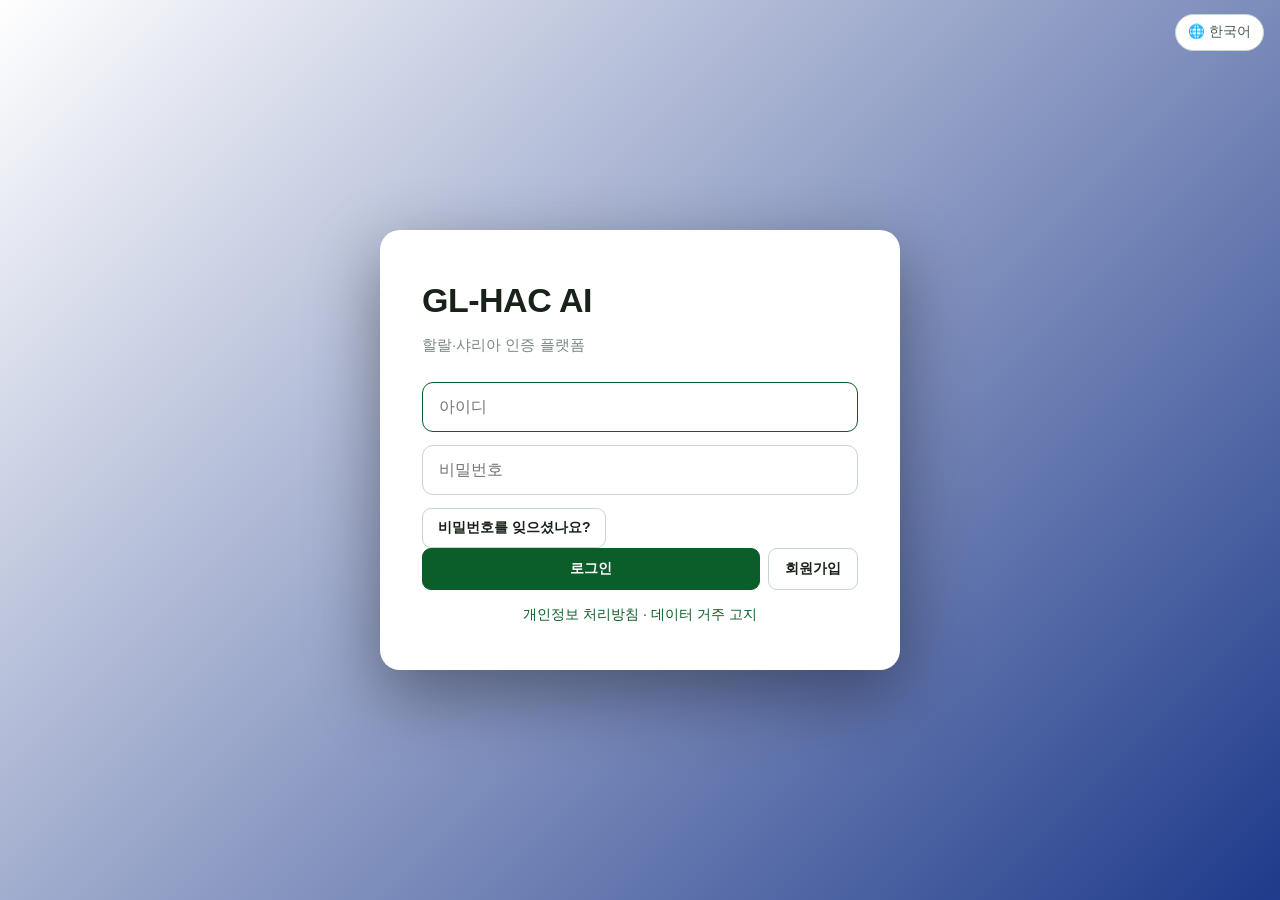
==== commit 81daf175: "feat(glhac): R1-1 케이스 종결 상태 4종(withdrawn·rejected·revoked·cancelled) + 전용 종결 엔드포인트 - state_machine: " ====
--- a/app/static/index.html
+++ b/app/static/index.html
@@ -821,7 +821,7 @@
   onsite_audit_in_progress:"현장심사 진행",corrective_action_required:"시정조치 요청",corrective_action_submitted:"시정조치 제출",
   audit_closed:"심사 종결",hpas_evaluation_ready:"HPAS 평가",final_package_preparation:"최종 패키지 준비",
   fatwa_review:"파트와 검토",fatwa_approved:"파트와 승인",certificate_issued:"인증서 발급",
-  post_certification_monitoring:"사후 모니터링",change_impact:"변경 영향",renewal_preparation:"갱신 준비",
+  post_certification_monitoring:"사후 모니터링",change_impact:"변경 영향",renewal_preparation:"갱신 준비",withdrawn:"신청 철회",revoked:"인증서 철회",cancelled:"운영 취소",
   self_declare:"자기선언",reguler:"정규",undetermined:"미정",none:"없음",
   approved:"승인",provisional:"가승인",rejected:"반려",conditional:"조건부",pending:"대기",rework:"재작업",
   major:"중대",minor:"경미",critical:"치명",observation:"관찰",open:"미해결",closed:"종결",
@@ -842,7 +842,7 @@
   onsite_audit_in_progress:"Audit lapangan berlangsung",corrective_action_required:"Tindakan korektif diperlukan",corrective_action_submitted:"Tindakan korektif diajukan",
   audit_closed:"Audit ditutup",hpas_evaluation_ready:"Evaluasi HPAS",final_package_preparation:"Persiapan paket akhir",
   fatwa_review:"Tinjauan fatwa",fatwa_approved:"Fatwa disetujui",certificate_issued:"Sertifikat diterbitkan",
-  post_certification_monitoring:"Pemantauan pasca-sertifikasi",change_impact:"Dampak perubahan",renewal_preparation:"Persiapan perpanjangan",
+  post_certification_monitoring:"Pemantauan pasca-sertifikasi",change_impact:"Dampak perubahan",renewal_preparation:"Persiapan perpanjangan",withdrawn:"Ditarik",revoked:"Sertifikat dicabut",cancelled:"Dibatalkan",
   self_declare:"Self-declare",reguler:"Reguler",undetermined:"Belum ditentukan",none:"Tidak ada",
   approved:"Disetujui",provisional:"Persetujuan awal",rejected:"Ditolak",conditional:"Bersyarat",pending:"Menunggu",rework:"Perbaikan",
   major:"Mayor",minor:"Minor",critical:"Kritis",observation:"Observasi",open:"Terbuka",closed:"Selesai",
@@ -866,7 +866,7 @@
   onsite_audit_in_progress:"On-site Audit In Progress",corrective_action_required:"Corrective Action Required",corrective_action_submitted:"Corrective Action Submitted",
   audit_closed:"Audit Closed",hpas_evaluation_ready:"HPAS Evaluation",final_package_preparation:"Final Package Preparation",
   fatwa_review:"Fatwa Review",fatwa_approved:"Fatwa Approved",certificate_issued:"Certificate Issued",
-  post_certification_monitoring:"Post-certification Monitoring",change_impact:"Change Impact",renewal_preparation:"Renewal Preparation",
+  post_certification_monitoring:"Post-certification Monitoring",change_impact:"Change Impact",renewal_preparation:"Renewal Preparation",withdrawn:"Withdrawn",revoked:"Revoked",cancelled:"Cancelled",
   self_declare:"Self-Declaration",reguler:"Regular",undetermined:"Undetermined",none:"None",
   approved:"Approved",provisional:"Provisional",rejected:"Rejected",conditional:"Conditional",pending:"Pending",rework:"Rework",
   major:"Major",minor:"Minor",critical:"Critical",observation:"Observation",open:"Open",closed:"Closed",
